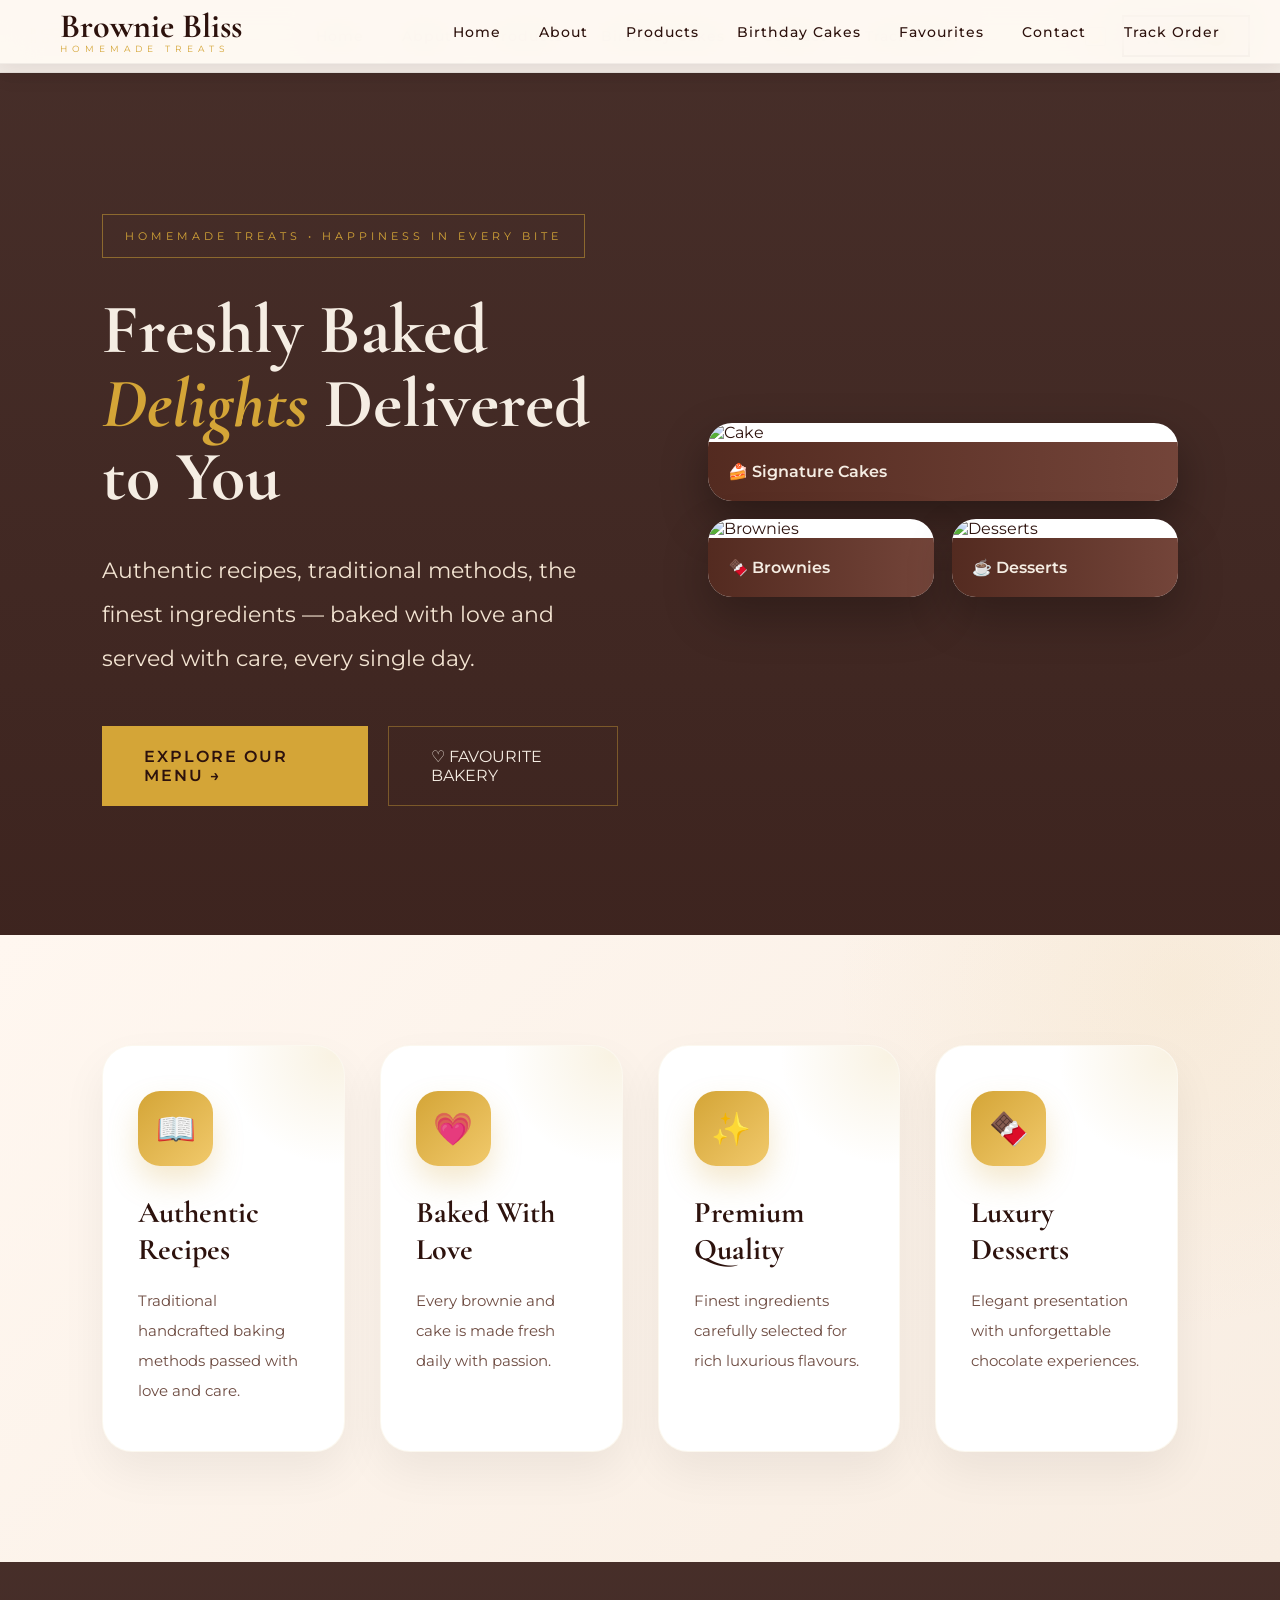
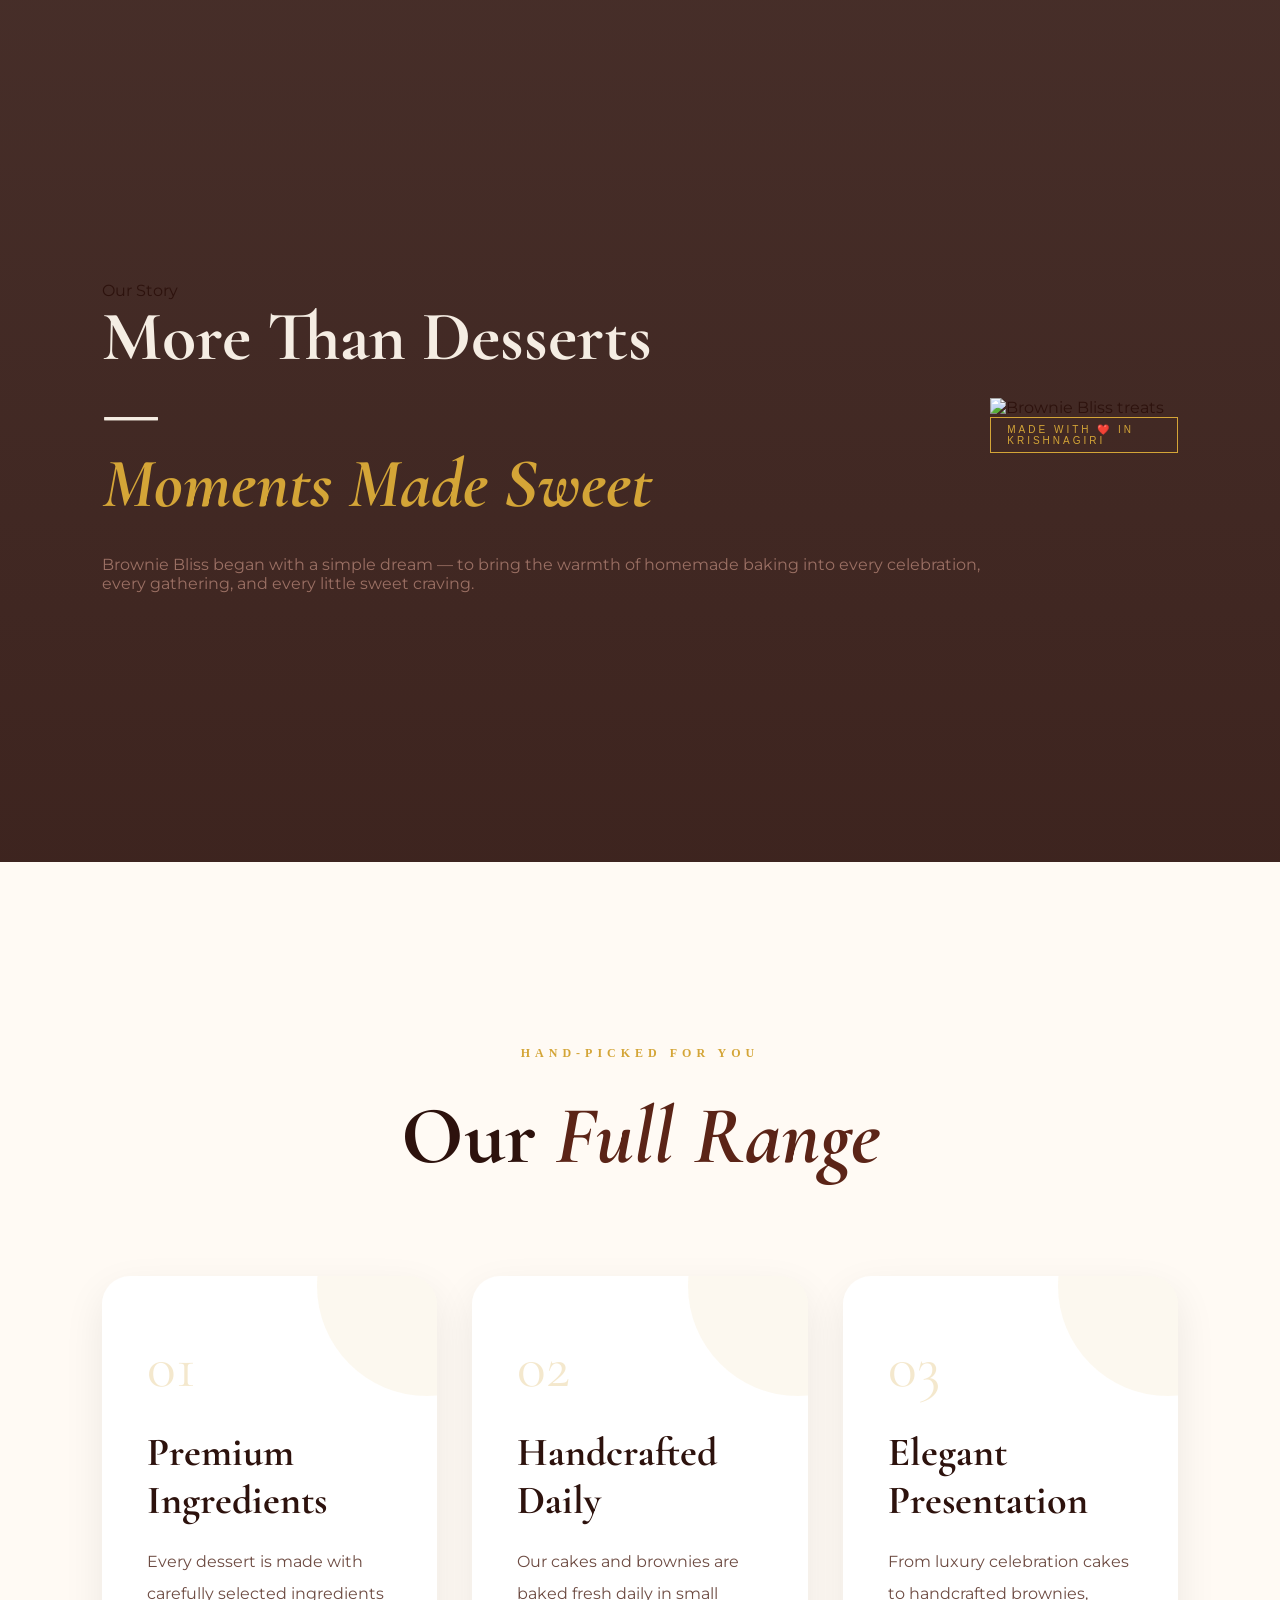
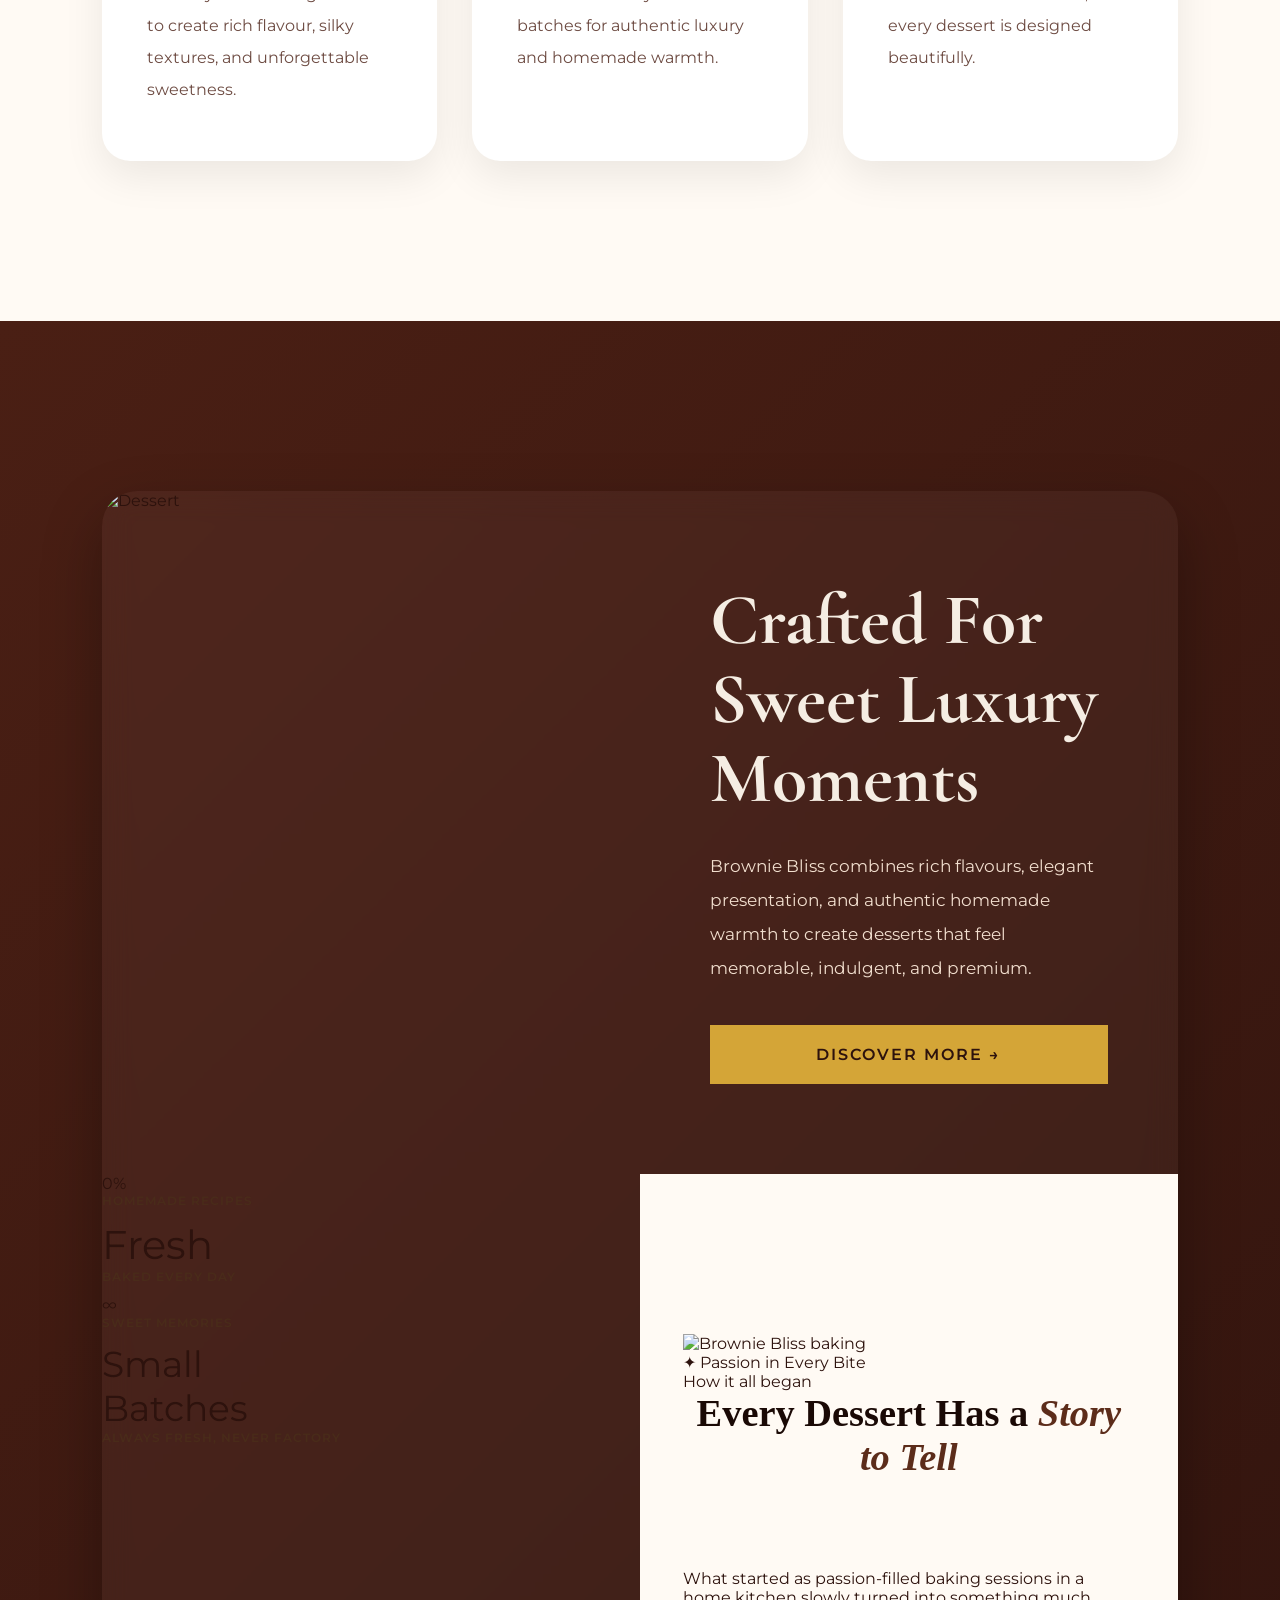
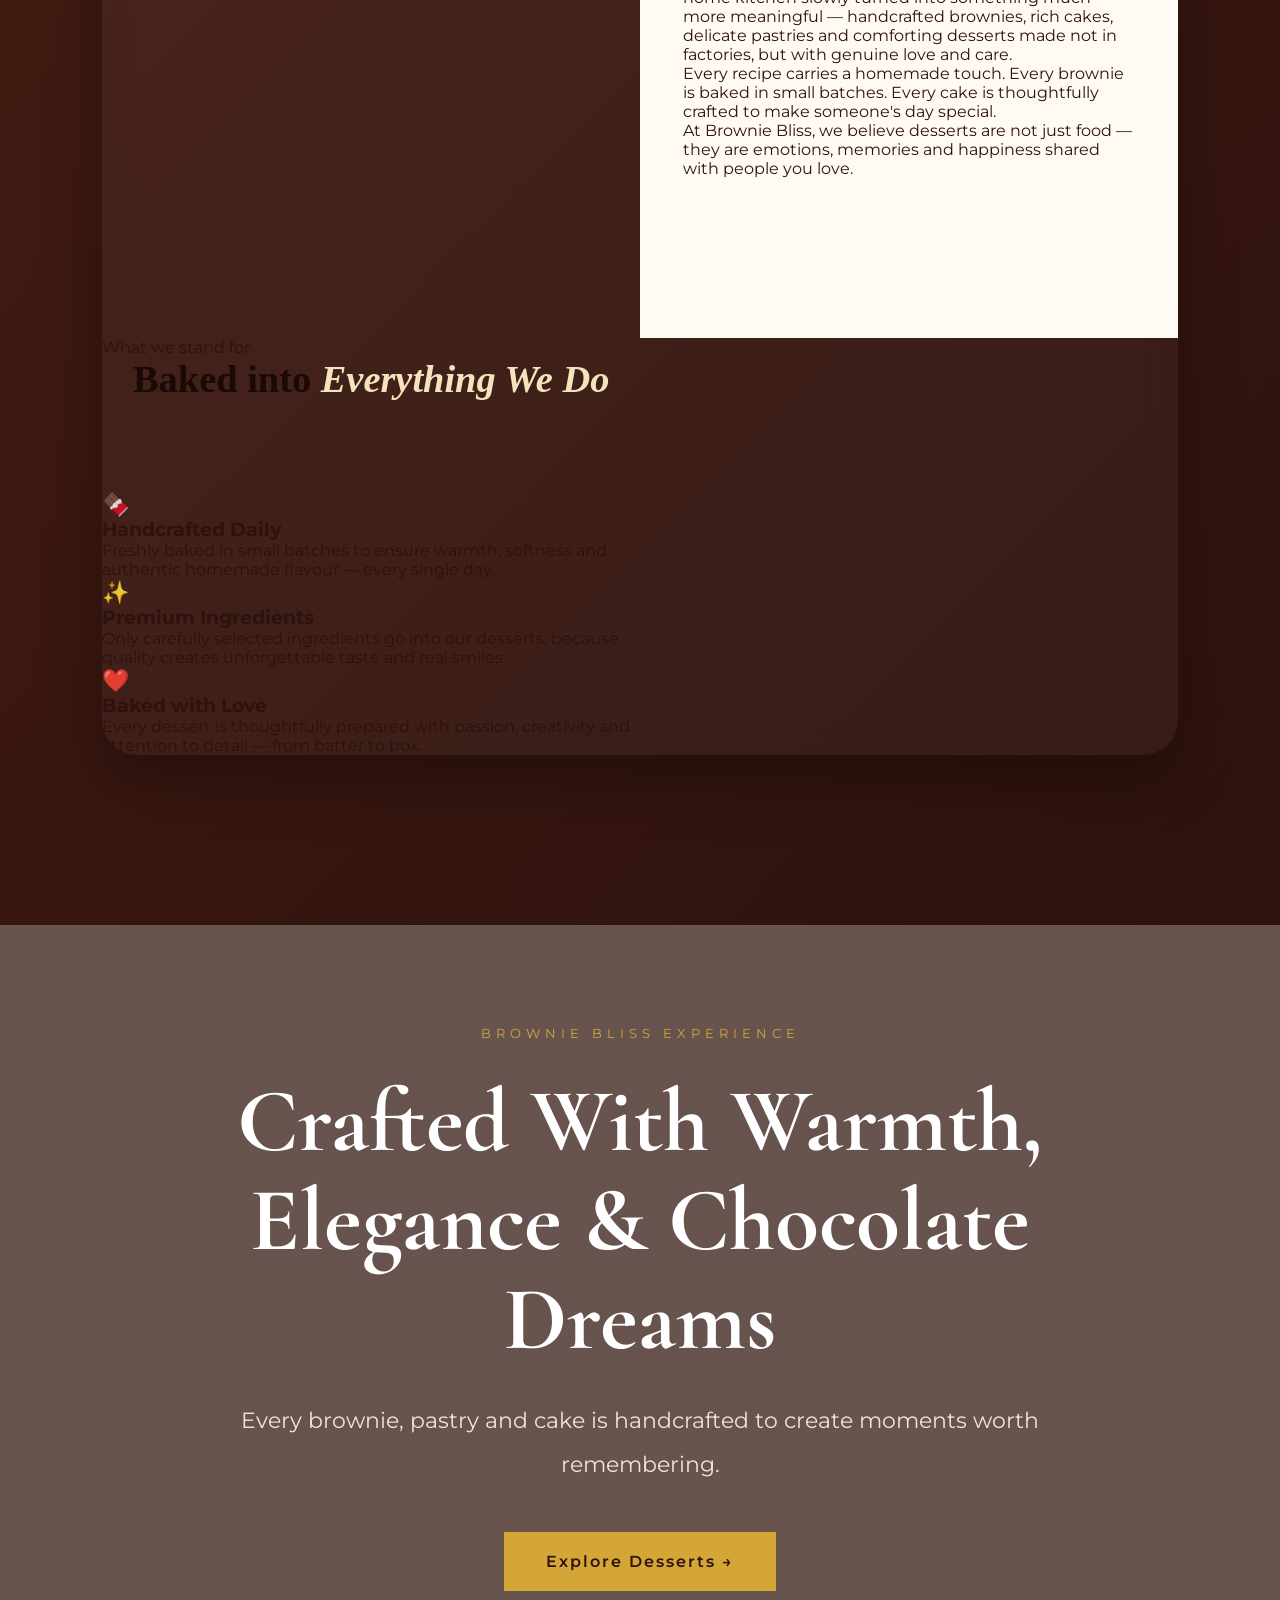
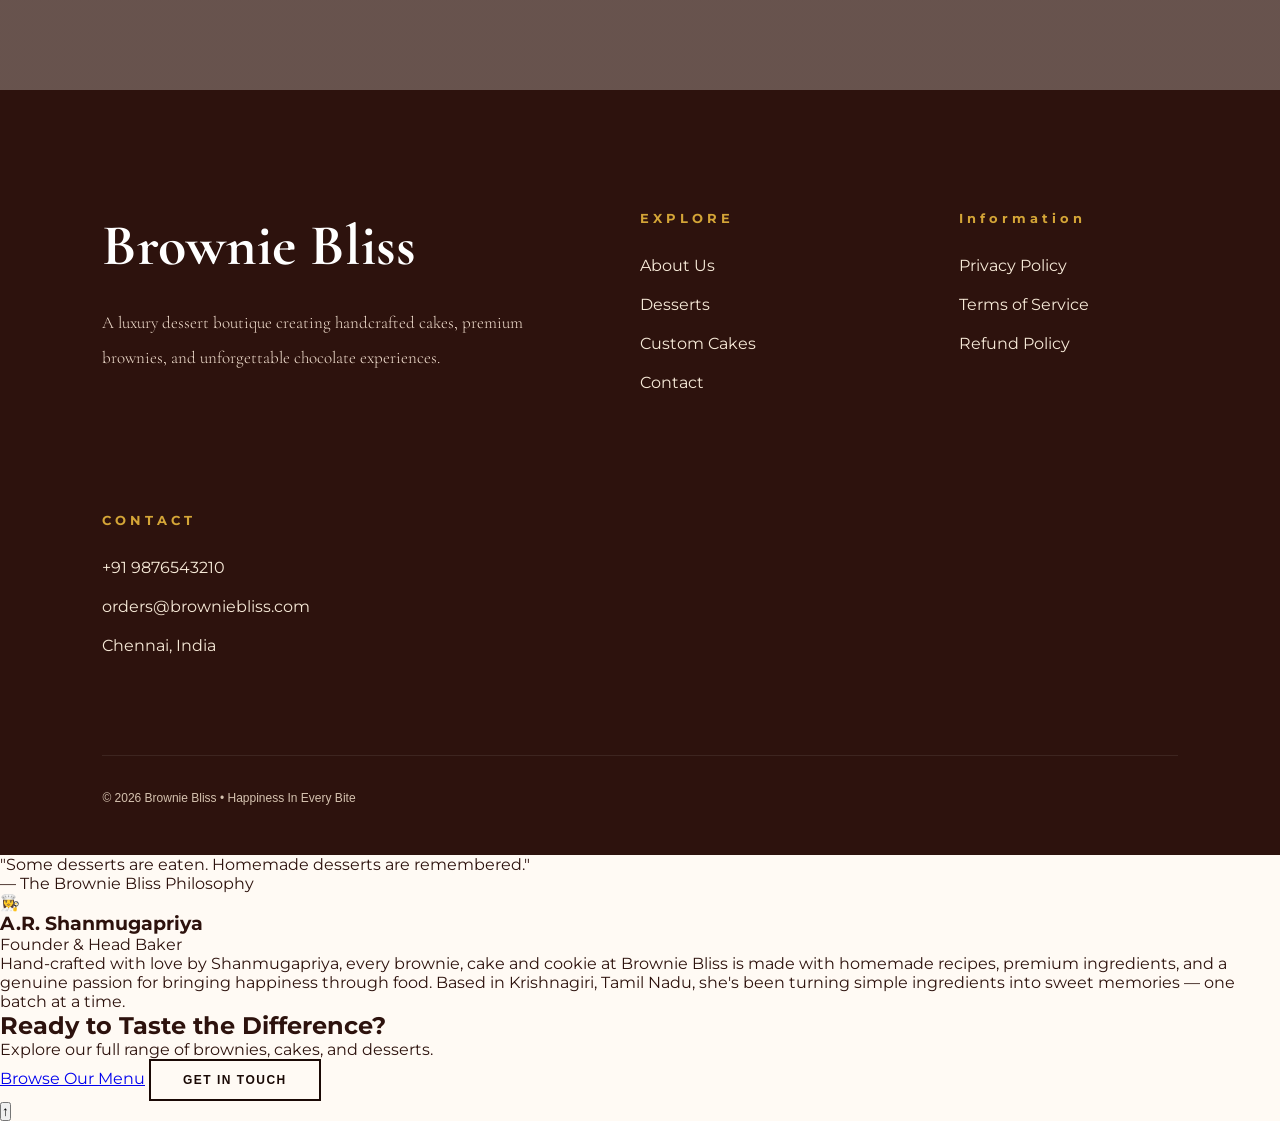
==== public/about.html @ 6f9cd020 "Resolve merge conflicts, preserve modular architecture and security middleware" ====
<!DOCTYPE html>
<html lang="en">

<head>
  <meta charset="UTF-8" />
  <meta name="viewport" content="width=device-width, initial-scale=1.0"/>

  <title>Brownie Bliss | About</title>
<head>
  <meta charset="UTF-8">
  <meta name="viewport" content="width=device-width, initial-scale=1.0">
  <title>About — Brownie Bliss</title>
  <link rel="stylesheet" href="style.css">
  <script>
    (function(){try{var t=localStorage.getItem('bb_theme')||'light';if(t==='dark')document.documentElement.classList.add('dark');}catch(_){}}());
  </script>
</head>
<body>
<!-- ANNOUNCEMENT -->
<div class="announcement">
  ✨ &nbsp; DELICIOUS HOMEMADE BROWNIES, CAKES & COOKIES
  &nbsp;·&nbsp; HAPPINESS IN EVERY BITE &nbsp; ✨
</div>

<!-- HEADER -->
<header>
  <div class="header-inner">
<button class="menu-toggle" onclick="toggleMenu()">☰</button>
    <a href="index.html" class="logo">
      <span class="logo-name">Brownie Bliss</span>
      <span class="logo-sub">Homemade Treats</span>
    </a>

    <nav>
      <a href="index.html#home">Home</a>
      <a href="about.html">Abput</a>
      <a href="index.html#products">Products</a>
      <a href="index.html#birthday">Birthday Cakes</a>
      <a href="contact.html">Contact</a>
      <a href="track.html">Track Order</a>
    </nav>

    <div class="header-actions">
      <button id="themeToggleBtn" class="theme-toggle-btn" onclick="toggleTheme()"
        aria-label="Toggle dark mode" title="Toggle dark mode">
        <span id="themeIcon">🌙</span>
      </button>
      <button class="cart-btn" onclick="openCart()">
        🛒 Cart
        <span class="cart-count" id="cartBadge">0</span>
      </button>
    </div>

  </div>
</header>
<div class="mobile-menu" id="mobileMenu">
  <a href="index.html#home">Home</a>
  <a href="index.html#products">Products</a>
  <a href="index.html#birthday">Birthday Cakes</a>
  <a href="favourites.html">Favourites</a>
  <a href="index.html#contact">Contact</a>
  <a href="track.html">Track Order</a>
</div>
<!-- ABOUT SECTION -->
 <link rel="stylesheet" href="style.css">
<section class="about-section">

  <link rel="preconnect" href="https://fonts.googleapis.com">
  <link rel="preconnect" href="https://fonts.gstatic.com" crossorigin>

  <link href="https://fonts.googleapis.com/css2?family=Cormorant+Garamond:wght@400;500;600;700&family=Montserrat:wght@300;400;500;600&display=swap" rel="stylesheet">

  <style>

    *{
      margin:0;
      padding:0;
      box-sizing:border-box;
    }

    :root{
      --dark:#2d120d;
      --brown:#4a1f14;
      --brown2:#5b2417;
      --gold:#d4a537;
      --cream:#f5ede3;
      --light:#fffaf4;
    }

    html{
      scroll-behavior:smooth;
    }

    body{
      font-family:'Montserrat',sans-serif;
      background:var(--light);
      overflow-x:hidden;
      color:#2d120d;
    }

    body::before{
      content:'';
      position:fixed;
      inset:0;
      background:url('https://grainy-gradients.vercel.app/noise.svg');
      opacity:0.04;
      pointer-events:none;
      z-index:9999;
    }

    /* =========================
       NAVBAR
    ========================= */

    header{
      position:fixed;
      width:100%;
      top:0;
      z-index:1000;

      backdrop-filter:blur(18px);

      background:
      rgba(255,250,244,0.92);

      border-bottom:
      1px solid rgba(0,0,0,0.05);
    }

    .navbar{
      max-width:1450px;
      margin:auto;

      padding:10px 60px;

      display:flex;
      align-items:center;
      justify-content:space-between;
    }

    .logo{
      text-decoration:none;
    }

    .logo h1{
      font-size:34px;
      color:var(--dark);
      font-family:'Cormorant Garamond',serif;
      line-height:1;
    }

    .logo span{
      color:var(--gold);
      font-size:9px;
      letter-spacing:5px;
    }

    nav{
      display:flex;
      gap:38px;
    }

    nav a{
      text-decoration:none;
      color:var(--dark);
      font-size:14px;
      font-weight:500;
      letter-spacing:1px;
      position:relative;
      transition:0.4s ease;
    }

    nav a::after{
      content:'';
      position:absolute;
      left:0;
      bottom:-8px;
      width:0%;
      height:2px;
      background:var(--gold);
      transition:0.4s ease;
    }

    nav a:hover{
      color:var(--gold);
    }

    nav a:hover::after{
      width:100%;
    }

    /* =========================
       HERO
    ========================= */

    .hero{

      min-height:100vh;

      display:flex;
      align-items:center;

      padding:170px 8% 120px;

      background:
      linear-gradient(
      rgba(45,18,13,0.88),
      rgba(45,18,13,0.92)
      ),

      url('https://images.unsplash.com/photo-1519864600265-abb23847ef2c?q=80&w=1600&auto=format&fit=crop');

      background-size:cover;
      background-position:center;

      position:relative;
      overflow:hidden;
    }

    .hero-wrapper{

      max-width:1450px;

      margin:auto;

      width:100%;

      display:grid;

      grid-template-columns:1.1fr 1fr;

      gap:90px;

      align-items:center;

      position:relative;
      z-index:2;
    }

    .hero-tag{

      display:inline-block;

      border:
      1px solid rgba(212,165,55,0.5);

      color:var(--gold);

      padding:14px 22px;

      letter-spacing:4px;

      font-size:11px;

      margin-bottom:35px;
    }

    .hero-title{

      font-family:'Cormorant Garamond',serif;

      font-size:70px;

      line-height:1.05;
      
       max-width:600px;

      color:var(--cream);

      margin-bottom:35px;
    }

    .hero-title span{
      color:var(--gold);
      font-style:italic;
    }

    .hero-subtitle{

      color:#f3e4d2;

      font-size:22px;

      line-height:2;

      max-width:650px;

      margin-bottom:45px;
    }

    .hero-buttons{
      display:flex;
      gap:20px;
    }

    .primary-btn,
    .secondary-btn{

      text-decoration:none;

      display:inline-flex;

      align-items:center;

      justify-content:center;
    }

    .primary-btn{

      padding:20px 42px;

      background:var(--gold);

      color:#2d120d;

      border:none;

      font-weight:600;

      letter-spacing:2px;

      transition:0.4s ease;
    }

    .primary-btn:hover{
      transform:translateY(-5px);
      box-shadow:0 15px 35px rgba(212,165,55,0.3);
    }

    .secondary-btn{

      padding:20px 42px;

      background:transparent;

      border:
      1px solid rgba(212,165,55,0.4);

      color:var(--cream);

      transition:0.4s ease;
    }

    .secondary-btn:hover{
      background:rgba(255,255,255,0.08);
    }

    /* HERO IMAGES */

    .hero-images{
      display:grid;
      grid-template-columns:1fr 1fr;
      gap:18px;
    }

    .large-card{
      grid-column:span 2;

      background:#fff;

      border-radius:24px;

      overflow:hidden;

      box-shadow:
      0 20px 45px rgba(0,0,0,0.35);

      transition:0.6s ease;
    }

    .large-card:hover{
      transform:translateY(-10px);
    }

    .large-card img{
      width:100%;
      height:320px;
      object-fit:cover;
    }

    .card-label{
      padding:20px;

      background:
      linear-gradient(
      90deg,
      rgba(74,31,20,0.95),
      rgba(91,36,23,0.85)
      );

      color:var(--cream);

      font-weight:600;
    }

    .small-card{

      background:#fff;

      border-radius:24px;

      overflow:hidden;

      box-shadow:
      0 20px 45px rgba(0,0,0,0.25);

      transition:0.6s ease;
    }

    .small-card:hover{
      transform:translateY(-10px);
    }

    .small-card img{
      width:100%;
      height:220px;
      object-fit:cover;
    }

    /* =========================
       PREMIUM FEATURES
    ========================= */

    .premium-features{

      padding:110px 8%;

      background:
      linear-gradient(
      135deg,
      #fff7f0 0%,
      #f8ede2 100%
      );

      position:relative;

      overflow:hidden;
    }

    .premium-features::before{

      content:'';

      position:absolute;

      width:700px;
      height:700px;

      background:
      radial-gradient(
      circle,
      rgba(212,165,55,0.08),
      transparent 70%
      );

      top:-300px;
      right:-250px;
    }

    .premium-features-wrapper{

      max-width:1450px;

      margin:auto;

      display:grid;

      grid-template-columns:repeat(4,1fr);

      gap:35px;

      position:relative;
      z-index:2;
    }

    .premium-feature-card{

      background:white;

      border-radius:30px;

      padding:45px 35px;

      position:relative;

      overflow:hidden;

      transition:
      transform 0.6s ease,
      box-shadow 0.6s ease;

      border:
      1px solid rgba(212,165,55,0.08);

      box-shadow:
      0 20px 45px rgba(0,0,0,0.06);
    }

    .premium-feature-card:hover{

      transform:
      translateY(-15px);

      box-shadow:
      0 35px 70px rgba(0,0,0,0.12);
    }

    .feature-glow{

      position:absolute;

      width:220px;
      height:220px;

      border-radius:50%;

      background:
      radial-gradient(
      circle,
      rgba(212,165,55,0.14),
      transparent 70%
      );

      top:-100px;
      right:-100px;
    }

    .premium-icon{

      width:75px;
      height:75px;

      border-radius:22px;

      background:
      linear-gradient(
      135deg,
      #d4a537,
      #f1c96b
      );

      display:flex;
      align-items:center;
      justify-content:center;

      font-size:32px;

      margin-bottom:28px;

      box-shadow:
      0 15px 30px rgba(212,165,55,0.25);
    }

    .premium-feature-card h3{

      font-size:30px;

      color:#2d120d;

      margin-bottom:18px;

      font-family:'Cormorant Garamond',serif;
    }

    .premium-feature-card p{

      color:#6e4c42;

      line-height:2;

      font-size:15px;
    }

    /* =========================
       STORY
    ========================= */

    .story{

      padding:160px 8%;

      background:var(--light);
    }

    .section-title{
      text-align:center;
      margin-bottom:90px;
    }

    .section-title span{

      color:var(--gold);

      letter-spacing:5px;

      font-size:12px;
    }

    .section-title h2{

      font-family:'Cormorant Garamond',serif;

      font-size:82px;

      margin-top:20px;

      color:var(--dark);
    }

    .section-title h2 em{
      color:var(--brown2);
      font-style:italic;
    }

    .story-grid{

      max-width:1450px;

      margin:auto;

      display:grid;

      grid-template-columns:repeat(3,1fr);

      gap:35px;
    }

    .story-card{

      background:white;

      border-radius:28px;

      padding:55px 45px;

      position:relative;

      overflow:hidden;

      transition:0.6s ease;

      box-shadow:
      0 15px 40px rgba(0,0,0,0.08);
    }

    .story-card::before{
      content:'';

      position:absolute;

      width:220px;
      height:220px;

      border-radius:50%;

      background:
      rgba(212,165,55,0.08);

      top:-100px;
      right:-100px;
    }

    .story-card:hover{
      transform:translateY(-14px);

      box-shadow:
      0 30px 60px rgba(0,0,0,0.12);
    }

    .story-number{

      font-size:60px;

      color:rgba(212,165,55,0.25);

      font-family:'Cormorant Garamond',serif;

      margin-bottom:25px;
    }

    .story-card h3{

      font-size:40px;

      color:var(--dark);

      margin-bottom:22px;

      font-family:'Cormorant Garamond',serif;
    }

    .story-card p{

      color:#6d4b42;

      line-height:2;

      font-size:16px;
    }

    /* =========================
       EXPERIENCE
    ========================= */

    .experience{

      padding:170px 8%;

      background:
      linear-gradient(
      135deg,
      #4a1f14,
      #2d120d
      );
    }

    .experience-box{

      max-width:1450px;

      margin:auto;

      display:grid;

      grid-template-columns:1fr 1fr;

      border-radius:35px;

      overflow:hidden;

      background:
      rgba(255,255,255,0.04);

      backdrop-filter:blur(14px);

      box-shadow:
      0 25px 60px rgba(0,0,0,0.3);
    }

    .experience-image img{
      width:100%;
      height:100%;
      object-fit:cover;
    }

    .experience-content{

      padding:90px 70px;

      display:flex;
      flex-direction:column;
      justify-content:center;
    }

    .experience-content h3{

      font-size:72px;

      color:var(--cream);

      line-height:1.1;

      margin-bottom:30px;

      font-family:'Cormorant Garamond',serif;
    }

    .experience-content p{

      color:#f2dfcf;

      line-height:2;

      font-size:17px;

      margin-bottom:40px;
    }

    /* =========================
       LUXURY BANNER
    ========================= */

    .luxury-banner{

      position:relative;

      height:85vh;

      background:
      url('https://images.unsplash.com/photo-1488477181946-6428a0291777?q=80&w=1600&auto=format&fit=crop');

      background-size:cover;
      background-position:center;

      display:flex;
      align-items:center;
      justify-content:center;

      overflow:hidden;
    }

    .luxury-overlay{

      position:absolute;
      inset:0;

      background:
      linear-gradient(
      rgba(45,18,13,0.72),
      rgba(45,18,13,0.72)
      );

      backdrop-filter:blur(2px);
    }

    .luxury-content{

      position:relative;
      z-index:2;

      text-align:center;

      max-width:1000px;

      padding:0 20px;
    }

    .luxury-content span{

      color:var(--gold);

      letter-spacing:5px;

      font-size:13px;

      text-transform:uppercase;
    }

    .luxury-content h2{

      font-family:'Cormorant Garamond',serif;

      font-size:90px;

      color:white;

      line-height:1.1;

      margin:30px 0;
    }

    .luxury-content p{

      color:#f3e4d2;

      font-size:22px;

      line-height:2;

      margin-bottom:45px;
    }

    /* =========================
       FOOTER
    ========================= */

    footer{

      background:#2d120d;

      padding:120px 8% 50px;
    }

    .footer-grid{

      max-width:1450px;

      margin:auto;

      display:grid;

      grid-template-columns:2fr 1fr 1fr;

      gap:100px;
    }

    .footer-brand h2{

      color:white;

      font-size:58px;

      margin-bottom:24px;

      font-family:'Cormorant Garamond',serif;
    }

    .footer-brand p{

      color:#f2dfcf;

      line-height:2.1;

      font-size:17px;

      max-width:500px;
    }

    .footer-links h4{

      color:var(--gold);

      margin-bottom:30px;

      letter-spacing:4px;

      font-size:13px;
    }

    .footer-links a{

      display:block;

      text-decoration:none;

      color:#f7ead8;

      margin-bottom:20px;

      font-size:16px;

      transition:0.4s ease;
    }

    .footer-links a:hover{
      color:var(--gold);
      transform:translateX(8px);
    }

    .footer-bottom{

      border-top:
      1px solid rgba(255,255,255,0.08);

      margin-top:80px;

      padding-top:35px;

      text-align:center;

      color:#d5c2af;
    }

    /* =========================
       RESPONSIVE
    ========================= */

    @media(max-width:1200px){

      .hero-title{
        font-size:74px;
      }

      .story-grid{
        grid-template-columns:repeat(2,1fr);
      }

      .experience-box{
        grid-template-columns:1fr;
      }

      .luxury-content h2{
        font-size:58px;
      }

    }

    @media(max-width:1100px){

      .premium-features-wrapper{
        grid-template-columns:repeat(2,1fr);
      }

    }

    @media(max-width:900px){

      nav{
        display:none;
      }

      .hero-wrapper,
      .footer-grid{
        grid-template-columns:1fr;
      }

      .story-grid{
        grid-template-columns:1fr;
      }

      .hero-images{
        margin-top:40px;
      }

    }

    @media(max-width:700px){

      .premium-features-wrapper{
        grid-template-columns:1fr;
      }

    }

    @media(max-width:600px){

      .navbar{
        padding:20px;
      }

      .hero,
      .story,
      .experience,
      .luxury-banner,
      footer{
        padding-left:20px;
        padding-right:20px;
      }

      .hero-title,
      .section-title h2,
      .experience-content h3,
      .luxury-content h2{
        font-size:48px;
      }

      .hero-subtitle,
      .luxury-content p{
        font-size:17px;
      }

      .hero-buttons{
        flex-direction:column;
      }

    }

  </style>

</head>

<body>

  <!-- NAVBAR -->

  <header>

    <div class="navbar">

      <a href="index.html" class="logo">
        <h1>Brownie Bliss</h1>
        <span>HOMEMADE TREATS</span>
      </a>

      <nav>
        <a href="index.html">Home</a>
        <a href="about.html">About</a>
        <a href="products.html">Products</a>
        <a href="birthday.html">Birthday Cakes</a>
        <a href="favourites.html">Favourites</a>
        <a href="contact.html">Contact</a>
        <a href="track.html">Track Order</a>
      </nav>

    </div>

  </header>

  <!-- HERO -->

  <section class="hero">

    <div class="hero-wrapper">

      <div>

        <div class="hero-tag">
          HOMEMADE TREATS • HAPPINESS IN EVERY BITE
        </div>

        <h1 class="hero-title">
          Freshly Baked
          <span>Delights</span>
          Delivered to You
        </h1>

        <p class="hero-subtitle">
          Authentic recipes, traditional methods,
          the finest ingredients — baked with love
          and served with care, every single day.
        </p>

        <div class="hero-buttons">

          <a href="products.html" class="primary-btn">
            EXPLORE OUR MENU →
          </a>

          <a href="favourites.html" class="secondary-btn">
            ♡ FAVOURITE BAKERY
          </a>

        </div>

      </div>

      <div class="hero-images">

        <div class="large-card">

          <img
            src="https://images.unsplash.com/photo-1578985545062-69928b1d9587?q=80&w=1200&auto=format&fit=crop"
            alt="Cake"
          >

          <div class="card-label">
            🍰 Signature Cakes
          </div>

        </div>

        <div class="small-card">

          <img
            src="https://images.unsplash.com/photo-1606313564200-e75d5e30476c?q=80&w=1200&auto=format&fit=crop"
            alt="Brownies"
          >

          <div class="card-label">
            🍫 Brownies
          </div>

        </div>

        <div class="small-card">

          <img
            src="https://images.unsplash.com/photo-1488477181946-6428a0291777?q=80&w=1200&auto=format&fit=crop"
            alt="Desserts"
          >

          <div class="card-label">
            ☕ Desserts
          </div>

        </div>

      </div>

    </div>

  </section>

  <!-- PREMIUM FEATURES -->

  <section class="premium-features">

    <div class="premium-features-wrapper">

      <div class="premium-feature-card">

        <div class="feature-glow"></div>

        <div class="premium-icon">
          📖
        </div>

        <h3>Authentic Recipes</h3>

        <p>
          Traditional handcrafted baking methods
          passed with love and care.
        </p>

      </div>

      <div class="premium-feature-card">

        <div class="feature-glow"></div>

        <div class="premium-icon">
          💗
        </div>

        <h3>Baked With Love</h3>

        <p>
          Every brownie and cake is made
          fresh daily with passion.
        </p>

      </div>

      <div class="premium-feature-card">

        <div class="feature-glow"></div>

        <div class="premium-icon">
          ✨
        </div>

        <h3>Premium Quality</h3>

        <p>
          Finest ingredients carefully selected
          for rich luxurious flavours.
        </p>

      </div>

      <div class="premium-feature-card">

        <div class="feature-glow"></div>

        <div class="premium-icon">
          🍫
        </div>

        <h3>Luxury Desserts</h3>

        <p>
          Elegant presentation with unforgettable
          chocolate experiences.
        </p>

      </div>
    </div>
    </section>

  <!-- Hero -->
  <section class="hero">
    <div class="hero-left">
      <p class="hero-eyebrow">Our Story</p>
      <h1 class="hero-title">More Than Desserts —<br><em>Moments Made Sweet</em></h1>
      <p class="hero-body" style="color:#9b7064">Brownie Bliss began with a simple dream — to bring the warmth of homemade baking into every celebration, every gathering, and every little sweet craving.</p>
    </div>
    <div class="hero-right">
      <img src="https://theobroma.in/cdn/shop/files/OverloadBrownie_400x400.jpg?v=1711183338" alt="Brownie Bliss treats" />
      <div class="hero-right-overlay"></div>
      <div class="hero-badge">Made with ❤️ in Krishnagiri</div>
    </div>
  </section>

  <!-- STORY -->

  <section class="story">

    <div class="section-title">

      <span>HAND-PICKED FOR YOU</span>

      <h2>
        Our
        <em>Full Range</em>
      </h2>

    </div>

    <div class="story-grid">

      <div class="story-card">

        <div class="story-number">01</div>

        <h3>Premium Ingredients</h3>

        <p>
          Every dessert is made with carefully selected
          ingredients to create rich flavour,
          silky textures, and unforgettable sweetness.
        </p>

      </div>

      <div class="story-card">

        <div class="story-number">02</div>

        <h3>Handcrafted Daily</h3>

        <p>
          Our cakes and brownies are baked fresh daily
          in small batches for authentic luxury
          and homemade warmth.
        </p>

      </div>

      <div class="story-card">

        <div class="story-number">03</div>

        <h3>Elegant Presentation</h3>

        <p>
          From luxury celebration cakes
          to handcrafted brownies,
          every dessert is designed beautifully.
        </p>

      </div>

    </div>

  </section>

  <!-- EXPERIENCE -->

  <section class="experience">

    <div class="experience-box">

      <div class="experience-image">

        <img
          src="https://sweetsbyjess.com/wp-content/uploads/2023/05/The_Best_Sea_Salt_Caramel_Cake_Recipe_Texture_Contrast_Lux_e612df45-0742-47e9-b989-82d179987b91-1024x683.png"
          alt="Dessert"
        >

      </div>

      <div class="experience-content">

        <h3>
          Crafted For Sweet
          Luxury Moments
        </h3>

        <p>
          Brownie Bliss combines rich flavours,
          elegant presentation,
          and authentic homemade warmth
          to create desserts that feel memorable,
          indulgent, and premium.
        </p>

        <a href="products.html" class="primary-btn">
          DISCOVER MORE →
        </a>
      </div>
    
  <!-- Stats -->
  <div class="stats">
    <div class="stat-item reveal">
      <div class="stat-number"><span class="count" data-target="100">0</span><span>%</span></div>
      <div class="stat-label">Homemade Recipes</div>
    </div>
    <div class="stat-item reveal" style="transition-delay:0.1s">
      <div class="stat-number" style="font-size:40px">Fresh</div>
      <div class="stat-label">Baked Every Day</div>
    </div>
    <div class="stat-item reveal" style="transition-delay:0.2s">
      <div class="stat-number">∞</div>
      <div class="stat-label">Sweet Memories</div>
    </div>
    <div class="stat-item reveal" style="transition-delay:0.3s">
      <div class="stat-number" style="font-size:36px">Small<br><span>Batches</span></div>
      <div class="stat-label">Always Fresh, Never Factory</div>
    </div>
  </div>

  <!-- Story Section -->
  <section class="story">
    <div class="story-img-wrap reveal">
      <img src="https://theobroma.in/cdn/shop/files/redvelvet-theo.jpg?v=1701321860" alt="Brownie Bliss baking" />
      <div class="story-img-accent"></div>
      <div class="story-quote">✦ Passion in Every Bite</div>
    </div>
    <div class="story-text reveal" style="transition-delay:0.15s">
      <p class="section-eyebrow">How it all began</p>
      <h2 class="section-title">Every Dessert Has a <em>Story to Tell</em></h2>
      <p class="story-para">What started as passion-filled baking sessions in a home kitchen slowly turned into something much more meaningful — handcrafted brownies, rich cakes, delicate pastries and comforting desserts made not in factories, but with genuine love and care.</p>
      <p class="story-para">Every recipe carries a homemade touch. Every brownie is baked in small batches. Every cake is thoughtfully crafted to make someone's day special.</p>
      <p class="story-para">At Brownie Bliss, we believe desserts are not just food — they are emotions, memories and happiness shared with people you love.</p>
    </div>
  </section>

  <!-- Values -->
  <section class="values">
    <p class="section-eyebrow reveal">What we stand for</p>
    <h2 class="section-title reveal">Baked into <em style="color:var(--gold-light)">Everything We Do</em></h2>
    <div class="values-grid">
      <div class="value-card reveal">
        <span class="value-icon">🍫</span>
        <h3 class="value-title">Handcrafted Daily</h3>
        <p class="value-desc">Freshly baked in small batches to ensure warmth, softness and authentic homemade flavour — every single day.</p>
      </div>
      <div class="value-card reveal" style="transition-delay:0.1s">
        <span class="value-icon">✨</span>
        <h3 class="value-title">Premium Ingredients</h3>
        <p class="value-desc">Only carefully selected ingredients go into our desserts, because quality creates unforgettable taste and real smiles.</p>
      </div>
      <div class="value-card reveal" style="transition-delay:0.2s">
        <span class="value-icon">❤️</span>
        <h3 class="value-title">Baked with Love</h3>
        <p class="value-desc">Every dessert is thoughtfully prepared with passion, creativity and attention to detail — from batter to box.</p>
      </div>
    </div>
  </section>

  </section>

  <!-- LUXURY BANNER -->

  <section class="luxury-banner">

    <div class="luxury-overlay"></div>

    <div class="luxury-content">

      <span>Brownie Bliss Experience</span>

      <h2>
        Crafted With Warmth,
        Elegance & Chocolate Dreams
      </h2>

      <p>
        Every brownie, pastry and cake is handcrafted
        to create moments worth remembering.
      </p>

      <a href="products.html" class="primary-btn">
        Explore Desserts →
      </a>

    </div>

  </section>

  <!-- FOOTER -->

  <footer>

    <div class="footer-grid">

      <div class="footer-brand">

        <h2>Brownie Bliss</h2>

        <p>
          A luxury dessert boutique creating handcrafted cakes,
          premium brownies, and unforgettable chocolate experiences.
        </p>

      </div>

      <div class="footer-links">

        <h4>EXPLORE</h4>

        <a href="about.html">About Us</a>
        <a href="products.html">Desserts</a>
        <a href="birthday.html">Custom Cakes</a>
        <a href="contact.html">Contact</a>

      </div>
      <div class="footer-links">
        <h4>Information</h4>
        <a href="privacy-policy.html">Privacy Policy</a>
        <a href="terms-of-service.html">Terms of Service</a>
        <a href="refund-policy.html">Refund Policy</a>
      </div>

      <div class="footer-links">

        <h4>CONTACT</h4>

        <a href="#">+91 9876543210</a>
        <a href="#">orders@browniebliss.com</a>
        <a href="#">Chennai, India</a>

      </div>

    </div>

    <div class="footer-bottom">
      © 2026 Brownie Bliss • Happiness In Every Bite
    </div>

  </footer>

</body>

  <!-- Quote -->
  <div class="quote-banner reveal">
    <p class="quote-text">"Some desserts are eaten. Homemade desserts are remembered."</p>
    <p class="quote-attr">— The Brownie Bliss Philosophy</p>
  </div>

  <!-- Founder -->
  <section class="founder reveal">
    <div class="founder-img-placeholder">👩‍🍳</div>
    <div>
      <h3 class="founder-name">A.R. Shanmugapriya</h3>
      <p class="founder-role">Founder & Head Baker</p>
      <p class="founder-bio">Hand-crafted with love by Shanmugapriya, every brownie, cake and cookie at Brownie Bliss is made with homemade recipes, premium ingredients, and a genuine passion for bringing happiness through food. Based in Krishnagiri, Tamil Nadu, she's been turning simple ingredients into sweet memories — one batch at a time.</p>
    </div>
  </section>

  <!-- CTA -->
  <div class="cta reveal">
    <h2 class="cta-title">Ready to Taste the Difference?</h2>
    <p class="cta-sub">Explore our full range of brownies, cakes, and desserts.</p>
    <div class="cta-buttons">
      <a href="index.html#products" class="btn-dark">Browse Our Menu</a>
      <a href="contact.html" class="btn-outline">Get in Touch</a>
    </div>
  </div>

</footer>
  <button id="scrollTopBtn" onclick="scrollToTop()">↑</button>
  <script src="script.js"></script>
</body>
</html>
---- public/style.css ----
style.css

html {
  scroll-behavior: smooth;
}

:root {
  --color-primary: #4A2C0A;
  --brown-mid: #3C1E14;
  --color-accent: #D2691E;
  --brand-red: #8B0000;
  --gold: #D4AF37;
  --gold-light: #F4E4BC;
  --cream: #FFF9F2;
  --cream-dark: #F5E8D0;
  --text-dark: #1a0f08;
  --text-mid: #4a2f1a;
  --white: #fff;
  --shadow-sm: 0 2px 4px rgba(26, 9, 5, 0.05);
  --shadow-md: 0 10px 30px rgba(26, 9, 5, 0.1);
  --shadow-lg: 0 20px 50px rgba(26, 9, 5, 0.15);
  --radius-sm: 4px;
  --radius-md: 12px;
  --radius-lg: 20px;
  --glass: rgba(255, 255, 255, 0.15);
  --glass-border: rgba(255, 255, 255, 0.2);
}

html.dark {
  --cream: #121212;
  --cream-dark: #1e1e1e;
  --white: #1a1a1a;

  --text-dark: #f5f5f5;
  --text-mid: #d1d1d1;

  --brown-dark: #f5e6ca;
  --brown-mid: #d6b98c;
  --brown-warm: #e0b97f;

  --glass: rgba(255, 255, 255, 0.08);
  --glass-border: rgba(255, 255, 255, 0.15);
}

* {
  margin: 0;
  padding: 0;
  box-sizing: border-box;
}

body {
  background: var(--cream);
  color: var(--text-dark);
  font-family: 'DM Sans', sans-serif;
  overflow-x: hidden;
}

/* ANNOUNCEMENT BAR */
.announcement {
  background: var(--color-primary);
  color: var(--gold-light);
  text-align: center;
  padding: 10px 20px;
  font-size: 13px;
  letter-spacing: 1.5px;
  font-family: 'DM Sans', sans-serif;
  font-weight: 400;
}

/* HEADER */
header {
  background: var(--white);
  border-bottom: 1px solid var(--cream-dark);
  position: sticky;
  top: 0;
  z-index: 1000;
  box-shadow: 0 2px 20px rgba(44, 24, 16, 0.08);
}

.header-inner {
  max-width: 1300px;
  margin: 0 auto;
  padding: 0 30px;
  display: flex;
  align-items: center;
  justify-content: space-between;
  height: 72px;
}

.logo {
  display: flex;
  flex-direction: column;
  line-height: 1;
}

.logo-name {
  font-family: 'Playfair Display', serif;
  font-size: 26px;
  font-weight: 700;
  color: var(--color-primary);
  letter-spacing: 1px;
}

.logo-sub {
  font-family: 'Cormorant Garamond', serif;
  font-size: 11px;
  letter-spacing: 3px;
  color: var(--gold);
  text-transform: uppercase;
}

nav {
  display: flex;
  gap: 30px;
  align-items: center;
}

nav a {
  text-decoration: none;
  color: var(--text-mid);
  font-size: 13px;
  letter-spacing: 0.5px;
  font-weight: 500;
  transition: color 0.2s;
  position: relative;
}

nav a::after {
  content: '';
  position: absolute;
  bottom: -3px;
  left: 0;
  right: 0;
  height: 1px;
  background: var(--gold);
  transform: scaleX(0);
  transition: transform 0.25s;
}

nav a:hover::after {
  transform: scaleX(1);
}

nav a:hover {
  color: var(--color-primary);
}

.header-actions {
  display: flex;
  gap: 16px;
  align-items: center;
}

.cart-btn {
  position: relative;
  background: none;
  border: 2px solid var(--color-primary);
  color: var(--color-primary);
  padding: 9px 22px;
  font-family: 'DM Sans', sans-serif;
  font-size: 13px;
  font-weight: 600;
  letter-spacing: 1px;
  cursor: pointer;
  transition: all 0.2s;
  border-radius: 0;
  display: flex;
  align-items: center;
  gap: 8px;
}

.cart-btn:hover {
  background: var(--color-primary);
  color: var(--white);
}

.cart-count {
  background: var(--gold);
  color: var(--color-primary);
  border-radius: 50%;
  width: 20px;
  height: 20px;
  font-size: 11px;
  font-weight: 700;
  display: flex;
  align-items: center;
  justify-content: center;
}

/* HERO */
.hero {
  background: var(--color-primary);
  position: relative;
  overflow: hidden;
  min-height: 520px;
  display: flex;
  align-items: center;
}

.hero-bg {
  position: absolute;
  inset: 0;
  background:
    radial-gradient(ellipse at 30% 50%, rgba(201, 169, 110, 0.15) 0%, transparent 60%),
    radial-gradient(ellipse at 80% 20%, rgba(139, 69, 19, 0.3) 0%, transparent 50%),
    linear-gradient(135deg, #2C1810 0%, #3d1f10 50%, #1a0c06 100%);
}

.hero-pattern {
  position: absolute;
  inset: 0;
  opacity: 0.04;
  background-image: repeating-linear-gradient(45deg, var(--gold) 0, var(--gold) 1px, transparent 0, transparent 50%);
  background-size: 20px 20px;
}

.hero-content {
  position: relative;
  max-width: 1300px;
  margin: 0 auto;
  padding: 80px 30px;
  display: grid;
  grid-template-columns: 1fr 1fr;
  gap: 60px;
  align-items: center;
  width: 100%;
}

.hero-text {
  color: var(--white);
}

.hero-badge {
  display: inline-block;
  border: 1px solid var(--gold);
  color: var(--gold);
  font-size: 10px;
  letter-spacing: 3px;
  text-transform: uppercase;
  padding: 6px 16px;
  margin-bottom: 24px;
  font-family: 'DM Sans', sans-serif;
}

.hero-title {
  font-family: 'Playfair Display', serif;
  font-size: clamp(36px, 4vw, 56px);
  font-weight: 700;
  line-height: 1.15;
  color: var(--cream);
  margin-bottom: 20px;
}

.hero-title em {
  font-style: italic;
  color: var(--gold);
}

.hero-desc {
  font-family: 'Cormorant Garamond', serif;
  font-size: 18px;
  color: rgba(253, 246, 237, 0.7);
  line-height: 1.7;
  margin-bottom: 36px;
  font-weight: 300;
}

.hero-cta {
  display: inline-flex;
  align-items: center;
  gap: 12px;
  background: var(--gold);
  color: var(--color-primary);
  padding: 14px 36px;
  text-decoration: none;
  font-size: 13px;
  font-weight: 700;
  letter-spacing: 1.5px;
  text-transform: uppercase;
  transition: all 0.25s;
  font-family: 'DM Sans', sans-serif;
  cursor: pointer;
  border: none;
}

.hero-cta:hover {
  background: var(--cream);
  transform: translateY(-2px);
  box-shadow: 0 8px 24px rgba(0, 0, 0, 0.3);
}

.hero-visual {
  display: grid;
  grid-template-columns: 1fr 1fr;
  gap: 12px;
}

.hero-card {
  background: var(--glass);
  backdrop-filter: blur(14px);
  -webkit-backdrop-filter: blur(14px);
  border: 1px solid var(--glass-border);
  border-radius: var(--radius-md);
  overflow: hidden;
  cursor: pointer;
  transition: all 0.4s cubic-bezier(0.165, 0.84, 0.44, 1);
  box-shadow: var(--shadow-md);
}

.hero-card:hover {
  transform: translateY(-8px) scale(1.02);
  box-shadow: var(--shadow-lg);
  border-color: rgba(212, 175, 55, 0.4);
}

.hero-card:first-child {
  grid-column: span 2;
}

.hero-card img {
  width: 100%;
  height: 200px;
  object-fit: cover;
  display: block;
}

.hero-card:first-child img {
  height: 160px;
}

.hero-card-label {
  padding: 14px 18px;
  font-family: 'DM Sans', sans-serif;
  font-size: 13px;
  font-weight: 600;
  color: #fff;
  letter-spacing: 0.5px;
  background: linear-gradient(to bottom, rgba(0, 0, 0, 0), rgba(0, 0, 0, 0.4));
}

/* VALUES STRIP */
.values-strip {
  background: var(--brown-mid);
  padding: 28px 30px;
}

.values-inner {
  max-width: 1300px;
  margin: 0 auto;
  display: flex;
  justify-content: space-around;
  flex-wrap: wrap;
  gap: 20px;
}

.value-item {
  display: flex;
  align-items: center;
  gap: 12px;
  color: var(--cream);
}

.value-icon {
  font-size: 22px;
  opacity: 0.9;
}

.value-text strong {
  display: block;
  font-size: 13px;
  font-weight: 600;
  letter-spacing: 0.5px;
  font-family: 'DM Sans', sans-serif;
}

.value-text span {
  font-size: 11px;
  opacity: 0.65;
  font-family: 'Cormorant Garamond', serif;
  font-size: 13px;
}

/* SECTION TITLES */
.section-header {
  text-align: center;
  margin-bottom: 48px;
}

.section-label {
  font-family: 'DM Sans', sans-serif;
  font-size: 10px;
  letter-spacing: 4px;
  color: var(--gold);
  text-transform: uppercase;
  margin-bottom: 12px;
  display: block;
}

.section-title {
  font-family: 'Playfair Display', serif;
  font-size: clamp(28px, 3vw, 40px);
  font-weight: 600;
  color: var(--color-primary);
}

.section-title em {
  font-style: italic;
  color: var(--color-accent);
}

/* CATEGORIES */
.categories-section {
  padding: 80px 30px;
  max-width: 1300px;
  margin: 0 auto;
}

.categories-grid {
  display: grid;
  grid-template-columns: repeat(4, 1fr);
  gap: 20px;
}

.cat-card {
  position: relative;
  overflow: hidden;
  cursor: pointer;
  border-radius: var(--radius-md);
  box-shadow: var(--shadow-md);
  aspect-ratio: 3/4;
  transition: all 0.4s ease;
}

.cat-card:hover {
  transform: translateY(-5px);
  box-shadow: var(--shadow-lg);
}

.cat-card img {
  width: 100%;
  height: 100%;
  object-fit: cover;
  transition: transform 0.4s ease;
  display: block;
}

.cat-card:hover img {
  transform: scale(1.07);
}

.cat-overlay {
  position: absolute;
  inset: 0;
  background: linear-gradient(to top, rgba(44, 24, 16, 0.85) 0%, rgba(44, 24, 16, 0.1) 60%, transparent 100%);
  display: flex;
  flex-direction: column;
  justify-content: flex-end;
  padding: 24px 20px;
  transition: background 0.3s;
}

.cat-card:hover .cat-overlay {
  background: linear-gradient(to top, rgba(44, 24, 16, 0.95) 0%, rgba(44, 24, 16, 0.3) 60%, transparent 100%);
}

.cat-name {
  font-family: 'Playfair Display', serif;
  font-size: 20px;
  font-weight: 600;
  color: var(--white);
  margin-bottom: 6px;
}

.cat-count {
  font-size: 12px;
  color: var(--gold-light);
  letter-spacing: 1px;
  font-family: 'DM Sans', sans-serif;
}

.cat-arrow {
  position: absolute;
  top: 16px;
  right: 16px;
  width: 32px;
  height: 32px;
  background: rgba(255, 255, 255, 0.1);
  border: 1px solid rgba(255, 255, 255, 0.3);
  border-radius: 50%;
  display: flex;
  align-items: center;
  justify-content: center;
  color: white;
  font-size: 14px;
  opacity: 0;
  transition: opacity 0.2s;
}

.cat-card:hover .cat-arrow {
  opacity: 1;
}

/* PRODUCTS SECTION */
.products-section {
  background: var(--cream-dark);
  padding: 80px 30px;
}

.products-inner {
  max-width: 1300px;
  margin: 0 auto;
}

/* FILTER TABS */
.filter-tabs {
  display: flex;
  gap: 8px;
  justify-content: center;
  margin-bottom: 40px;
  flex-wrap: wrap;
}

.filter-tab {
  padding: 8px 20px;
  border: 1px solid var(--brown-mid);
  background: none;
  color: var(--brown-mid);
  font-family: 'DM Sans', sans-serif;
  font-size: 12px;
  letter-spacing: 1px;
  cursor: pointer;
  transition: all 0.2s;
  font-weight: 500;
}

.filter-tab.active,
.filter-tab:hover {
  background: var(--color-primary);
  color: var(--cream);
  border-color: var(--color-primary);
}

.products-grid,
.all-products-grid {
  display: grid;
  grid-template-columns: repeat(auto-fill, minmax(240px, 240px));
  justify-content: center;
  gap: 28px;
  width: 100%;
}

/* Responsive adjustments */
@media (max-width: 768px) {
  .products-grid {
    grid-template-columns: repeat(2, 1fr);
  }
}

@media (max-width: 480px) {
  .products-grid {
    grid-template-columns: 1fr;
  }
}

.product-card {
  background: var(--white);
  border-radius: var(--radius-lg);
  overflow: hidden;
  box-shadow: var(--shadow-md);
  transition: transform 0.3s ease, box-shadow 0.3s ease;
  display: flex;
  flex-direction: column;
  height: 100%;
}

.product-card:hover {
  transform: translateY(-12px);
  box-shadow: var(--shadow-lg);
}

.product-img-wrap {
  position: relative;
  overflow: hidden;
  height: 0;
  padding-top: 75%; /* 4:3 aspect ratio */
}

.product-img-wrap img {
  position: absolute;
  top: 0;
  left: 0;
  width: 100%;
  height: 100%;
  object-fit: cover;
  transition: transform 0.4s;
}

.product-card:hover .product-img-wrap img {
  transform: scale(1.05);
}

.bestseller-badge {
  position: absolute;
  color: var(--color-primary);
  font-size: 10px;
  letter-spacing: 1px;
  text-transform: uppercase;
  padding: 5px 12px;
  font-weight: 700;
  font-family: 'DM Sans', sans-serif;
  border-radius: 30px;
  box-shadow: 0 4px 12px rgba(212, 175, 55, 0.4);
  z-index: 10;
}

.favorite-btn {
  position: absolute;
  top: 15px;
  right: 15px;
  width: 38px;
  height: 38px;
  border: 1px solid rgba(255, 255, 255, 0.7);
  background: rgba(255, 249, 242, 0.92);
  color: var(--brown-dark);
  border-radius: 50%;
  font-size: 22px;
  line-height: 1;
  cursor: pointer;
  z-index: 12;
  display: inline-flex;
  align-items: center;
  justify-content: center;
  box-shadow: 0 6px 18px rgba(26, 9, 5, 0.15);
  transition: transform 0.2s, background 0.2s, color 0.2s;
}

.favorite-btn:hover {
  transform: translateY(-2px) scale(1.04);
  background: var(--gold-light);
}

.favorite-btn.active {
  background: var(--gold);
  color: var(--brown-dark);
  border-color: var(--gold);
}

.favorite-btn-inline {
  position: static;
  flex: 0 0 auto;
  margin-left: 12px;
}

.birthday-title-row {
  display: flex;
  align-items: flex-start;
  justify-content: space-between;
  gap: 16px;
}

.hero-favourite-btn {
  display: inline-flex;
  align-items: center;
  justify-content: center;
  gap: 10px;
  margin-left: 14px;
  padding: 13px 22px;
  border: 1px solid rgba(212, 175, 55, 0.65);
  background: transparent;
  color: var(--gold-light);
  font-family: 'DM Sans', sans-serif;
  font-size: 12px;
  font-weight: 700;
  letter-spacing: 1.2px;
  text-transform: uppercase;
  cursor: pointer;
  transition: all 0.25s;
}

.hero-favourite-btn:hover,
.hero-favourite-btn.active {
  background: var(--gold);
  color: var(--brown-dark);
}

.nav-count {
  min-width: 18px;
  height: 18px;
  margin-left: 4px;
  border-radius: 50%;
  background: var(--gold);
  color: var(--brown-dark);
  font-size: 10px;
  font-weight: 700;
  align-items: center;
  justify-content: center;
  vertical-align: middle;
}

.product-info {
  padding: 18px 18px 20px;
}

.product-category {
  font-size: 10px;
  letter-spacing: 2px;
  color: var(--gold);
  text-transform: uppercase;
  font-family: 'DM Sans', sans-serif;
  margin-bottom: 6px;
}

.product-name {
  font-family: 'Playfair Display', serif;
  font-size: 16px;
  font-weight: 600;
  color: var(--color-primary);
  margin-bottom: 6px;
  line-height: 1.3;
}

.product-desc {
  font-family: 'DM Sans', sans-serif;
  font-size: 12px;
  color: var(--text-mid);
  margin-bottom: 12px;
  line-height: 1.4;
}

.product-price {
  font-family: 'DM Sans', sans-serif;
  font-size: 18px;
  font-weight: 700;
  color: var(--color-accent);
  margin-bottom: 14px;
}

.add-to-cart {
  width: 100%;
  padding: 14px;
  background: var(--color-primary);
  color: var(--cream);
  border: none;
  font-family: 'DM Sans', sans-serif;
  font-size: 11px;
  letter-spacing: 2px;
  text-transform: uppercase;
  font-weight: 700;
  cursor: pointer;
  transition: all 0.3s;
  display: flex;
  align-items: center;
  justify-content: center;
  gap: 8px;
  border-radius: var(--radius-sm);
}

.add-to-cart:hover {
  background: var(--brown-mid);
  gap: 12px;
  letter-spacing: 2.5px;
}

.add-to-cart.added {
  background: #2d6a2d;
  color: white;
}

/* FAVOURITES */
.favourites-page {
  background: var(--cream);
}

.favourites-hero {
  background: var(--cream-dark);
  padding: 70px 30px 56px;
  text-align: center;
  border-bottom: 1px solid rgba(92, 44, 26, 0.08);
}

.favourites-intro {
  max-width: 560px;
  margin: 16px auto 0;
  color: var(--text-mid);
  font-family: 'Cormorant Garamond', serif;
  font-size: 20px;
  line-height: 1.6;
}

.favourites-section {
  padding: 70px 30px 90px;
}

.favourites-group {
  margin-top: 56px;
}

.favourites-group:empty {
  display: none;
}

.favourite-bakeries-grid {
  display: grid;
  grid-template-columns: repeat(auto-fit, minmax(280px, 1fr));
  gap: 24px;
}

.favourite-bakery-card {
  display: grid;
  grid-template-columns: 190px 1fr;
  overflow: hidden;
  background: var(--white);
  border: 1px solid rgba(0, 0, 0, 0.03);
  border-radius: var(--radius-md);
  box-shadow: var(--shadow-sm);
}

.favourite-bakery-card img {
  width: 100%;
  height: 100%;
  min-height: 210px;
  object-fit: cover;
}

.favourite-bakery-info {
  padding: 24px;
}

.favourite-bakery-info h3 {
  font-family: 'Playfair Display', serif;
  font-size: 26px;
  color: var(--brown-dark);
  margin-bottom: 8px;
}

.favourite-bakery-info p {
  color: var(--text-mid);
  margin-bottom: 22px;
}

.favourite-remove {
  max-width: 220px;
}

.favourites-empty {
  max-width: 520px;
  margin: 0 auto;
  padding: 60px 30px;
  background: var(--white);
  border-top: 5px solid var(--gold);
  border-radius: var(--radius-md);
  box-shadow: var(--shadow-md);
  text-align: center;
}

.favourites-empty h2 {
  font-family: 'Playfair Display', serif;
  color: var(--brown-dark);
  margin-bottom: 10px;
}

.favourites-empty p {
  color: var(--text-mid);
  margin-bottom: 26px;
}

/* GIFTING BANNER */
.gifting-section {
  padding: 80px 30px;
  max-width: 1300px;
  margin: 0 auto;
  display: grid;
  grid-template-columns: 1fr 1fr;
  gap: 40px;
  align-items: center;
}

.gifting-text .section-header {
  text-align: left;
  margin-bottom: 24px;
}

.gifting-text p {
  font-family: 'Cormorant Garamond', serif;
  font-size: 18px;
  color: var(--text-mid);
  line-height: 1.8;
  margin-bottom: 30px;
  font-weight: 300;
}

.btn-outline {
  display: inline-block;
  padding: 12px 32px;
  border: 2px solid var(--color-primary);
  color: var(--color-primary);
  text-decoration: none;
  font-family: 'DM Sans', sans-serif;
  font-size: 12px;
  letter-spacing: 1.5px;
  text-transform: uppercase;
  font-weight: 600;
  transition: all 0.2s;
  cursor: pointer;
  background: none;
}

.btn-outline:hover {
  background: var(--color-primary);
  color: var(--cream);
}

.gifting-img {
  border-radius: 2px;
  overflow: hidden;
  box-shadow: var(--shadow);
}

.gifting-img img {
  width: 100%;
  height: 400px;
  object-fit: cover;
  display: block;
}

/* FOOTER */
footer {
  background: var(--color-primary);
  color: rgba(253, 246, 237, 0.7);
  padding: 60px 30px 30px;
}

.footer-inner {
  max-width: 1300px;
  margin: 0 auto;
}

.footer-top {
  display: grid;
  grid-template-columns: 2fr 1fr 1fr 1fr;
  gap: 40px;
  padding-bottom: 40px;
  border-bottom: 1px solid rgba(201, 169, 110, 0.15);
  margin-bottom: 30px;
}

.footer-brand .logo-name {
  color: var(--cream);
  font-size: 22px;
}

.footer-brand .logo-sub {
  color: var(--gold);
}

.footer-brand p {
  font-size: 13px;
  line-height: 1.7;
  margin-top: 16px;
  font-family: 'Cormorant Garamond', serif;
  font-size: 15px;
  font-weight: 300;
}

.footer-col h4 {
  font-family: 'DM Sans', sans-serif;
  font-size: 11px;
  letter-spacing: 2px;
  text-transform: uppercase;
  color: var(--gold);
  margin-bottom: 16px;
  font-weight: 600;
}

.footer-col a {
  display: block;
  color: rgba(253, 246, 237, 0.6);
  text-decoration: none;
  font-size: 13px;
  margin-bottom: 9px;
  transition: color 0.2s;
  font-family: 'DM Sans', sans-serif;
}

.footer-col a:hover {
  color: var(--gold-light);
}

.footer-bottom {
  display: flex;
  justify-content: space-between;
  align-items: center;
  font-size: 12px;
  color: rgba(253, 246, 237, 0.4);
  font-family: 'DM Sans', sans-serif;
}

html {
  scroll-behavior: smooth;
}

#contact:target {
  animation: contactHighlight 1s ease;
}

@keyframes contactHighlight {
  0% {
    box-shadow: 0 0 0 9999px rgba(201, 169, 110, 0.08);
  }

  100% {
    box-shadow: none;
  }
}

/* CART SIDEBAR */
.cart-overlay {
  position: fixed;
  inset: 0;
  background: rgba(0, 0, 0, 0.5);
  z-index: 2000;
  opacity: 0;
  pointer-events: none;
  transition: opacity 0.3s;
}

.cart-overlay.open {
  opacity: 1;
  pointer-events: all;
}

.cart-sidebar {
  position: fixed;
  top: 0;
  right: 0;
  bottom: 0;
  width: 400px;
  background: var(--white);
  z-index: 2001;
  transform: translateX(100%);
  transition: transform 0.35s cubic-bezier(0.4, 0, 0.2, 1);
  display: flex;
  flex-direction: column;
  box-shadow: -8px 0 40px rgba(0, 0, 0, 0.2);
}

.cart-sidebar.open {
  transform: translateX(0);
}

.cart-header {
  padding: 24px 24px 20px;
  border-bottom: 1px solid var(--cream-dark);
  display: flex;
  justify-content: space-between;
  align-items: center;
  background: var(--brown-dark);
  color: var(--cream);
}

.cart-title {
  font-family: 'Playfair Display', serif;
  font-size: 20px;
  font-weight: 600;
}

.cart-close {
  background: none;
  border: none;
  color: var(--cream);
  font-size: 24px;
  cursor: pointer;
  line-height: 1;
  padding: 4px;
  transition: color 0.2s;
}

.cart-close:hover {
  color: var(--gold);
}

.cart-items {
  flex: 1;
  overflow-y: auto;
  padding: 20px 24px;
}

.cart-empty {
  text-align: center;
  padding: 60px 20px;
  color: var(--text-mid);
  font-family: 'Cormorant Garamond', serif;
  font-size: 18px;
  opacity: 0.6;
}

.cart-empty-icon {
  font-size: 48px;
  margin-bottom: 16px;
  display: block;
}

.cart-item {
  display: grid;
  grid-template-columns: 70px 1fr auto;
  gap: 14px;
  align-items: center;
  padding: 14px 0;
  border-bottom: 1px solid var(--cream-dark);
  animation: slideIn 0.2s ease;
}

@keyframes slideIn {
  from {
    opacity: 0;
    transform: translateX(10px);
  }

  to {
    opacity: 1;
    transform: translateX(0);
  }
}

.cart-item img {
  width: 70px;
  height: 70px;
  object-fit: cover;
  border-radius: 2px;
}

.cart-item-name {
  font-family: 'Playfair Display', serif;
  font-size: 14px;
  font-weight: 600;
  color: var(--brown-dark);
  margin-bottom: 4px;
}

.cart-item-price {
  font-size: 13px;
  color: var(--brown-warm);
  font-weight: 600;
  font-family: 'DM Sans', sans-serif;
}

.cart-qty {
  display: flex;
  align-items: center;
  gap: 8px;
  margin-top: 8px;
}

.qty-btn {
  width: 26px;
  height: 26px;
  border: 1px solid var(--brown-mid);
  background: none;
  color: var(--brown-dark);
  cursor: pointer;
  font-size: 14px;
  display: flex;
  align-items: center;
  justify-content: center;
  transition: all 0.15s;
  font-family: 'DM Sans', sans-serif;
}

.qty-btn:hover {
  background: var(--brown-dark);
  color: white;
  border-color: var(--brown-dark);
}

.qty-num {
  font-size: 14px;
  font-weight: 600;
  min-width: 20px;
  text-align: center;
  font-family: 'DM Sans', sans-serif;
}

.cart-item-remove {
  background: none;
  border: none;
  color: #ccc;
  cursor: pointer;
  font-size: 16px;
  padding: 4px;
  transition: color 0.15s;
  align-self: flex-start;
}

.cart-item-remove:hover {
  color: #e53e3e;
}

.cart-footer {
  padding: 20px 24px 28px;
  border-top: 1px solid var(--cream-dark);
  background: var(--cream);
}

.cart-total {
  display: flex;
  justify-content: space-between;
  align-items: center;
  margin-bottom: 18px;
}

.cart-total-label {
  font-family: 'DM Sans', sans-serif;
  font-size: 13px;
  color: var(--text-mid);
  letter-spacing: 1px;
  text-transform: uppercase;
  font-weight: 600;
}

.cart-total-amt {
  font-family: 'Playfair Display', serif;
  font-size: 22px;
  font-weight: 700;
  color: var(--brown-dark);
}

.whatsapp-btn {
  width: 100%;
  padding: 16px;
  background: #25D366;
  color: white;
  border: none;
  font-family: 'DM Sans', sans-serif;
  font-size: 14px;
  font-weight: 700;
  letter-spacing: 1px;
  text-transform: uppercase;
  cursor: pointer;
  display: flex;
  align-items: center;
  justify-content: center;
  gap: 12px;
  transition: all 0.2s;
  border-radius: 2px;
  box-shadow: 0 4px 16px rgba(37, 211, 102, 0.3);
}

.whatsapp-btn:hover {
  background: #20b95a;
  transform: translateY(-1px);
  box-shadow: 0 6px 24px rgba(37, 211, 102, 0.4);
}

.whatsapp-icon {
  font-size: 20px;
}

.whatsapp-note {
  text-align: center;
  font-size: 11px;
  color: var(--text-mid);
  opacity: 0.6;
  margin-top: 10px;
  font-family: 'DM Sans', sans-serif;
}

/* TOAST */
.toast {
  position: fixed;
  bottom: 24px;
  right: 24px;
  background: var(--brown-dark);
  color: var(--cream);
  padding: 14px 20px;
  font-family: 'DM Sans', sans-serif;
  font-size: 13px;
  font-weight: 500;
  border-left: 3px solid var(--gold);
  z-index: 3000;
  transform: translateY(80px);
  opacity: 0;
  transition: all 0.3s cubic-bezier(0.4, 0, 0.2, 1);
  display: flex;
  align-items: center;
  gap: 10px;
  max-width: 300px;
  box-shadow: 0 4px 24px rgba(0, 0, 0, 0.2);
}

.toast.show {
  transform: translateY(0);
  opacity: 1;
}

/* WHATSAPP PHONE MODAL */
.phone-modal-overlay {
  position: fixed;
  inset: 0;
  background: rgba(0, 0, 0, 0.6);
  z-index: 3000;
  display: flex;
  align-items: center;
  justify-content: center;
  opacity: 0;
  pointer-events: none;
  transition: opacity 0.3s;
}

.phone-modal-overlay.open {
  opacity: 1;
  pointer-events: all;
}

.phone-modal {
  background: white;
  padding: 40px 36px;
  max-width: 420px;
  width: 90%;
  box-shadow: 0 20px 60px rgba(0, 0, 0, 0.3);
  transform: scale(0.9);
  transition: transform 0.3s;
}

.phone-modal-overlay.open .phone-modal {
  transform: scale(1);
}

.phone-modal h3 {
  font-family: 'Playfair Display', serif;
  font-size: 22px;
  color: var(--brown-dark);
  margin-bottom: 8px;
}

.phone-modal p {
  font-size: 14px;
  color: var(--text-mid);
  margin-bottom: 24px;
  font-family: 'Cormorant Garamond', serif;
  font-size: 16px;
}

.phone-input-wrap {
  display: flex;
  border: 2px solid var(--cream-dark);
  transition: border-color 0.2s;
  margin-bottom: 16px;
}

.phone-input-wrap:focus-within {
  border-color: var(--gold);
}

.phone-prefix {
  padding: 12px 14px;
  background: var(--cream-dark);
  color: var(--text-mid);
  font-family: 'DM Sans', sans-serif;
  font-size: 14px;
  font-weight: 600;
}

.phone-input {
  flex: 1;
  padding: 12px 14px;
  border: none;
  outline: none;
  font-family: 'DM Sans', sans-serif;
  font-size: 15px;
  color: var(--brown-dark);
  background: white;
}

.modal-actions {
  display: flex;
  gap: 12px;
}

.modal-cancel {
  flex: 1;
  padding: 12px;
  background: none;
  border: 1px solid var(--cream-dark);
  color: var(--text-mid);
  font-family: 'DM Sans', sans-serif;
  font-size: 13px;
  cursor: pointer;
  transition: all 0.2s;
}

.modal-cancel:hover {
  border-color: var(--brown-dark);
}

.modal-confirm {
  flex: 2;
  padding: 12px;
  background: #25D366;
  color: white;
  border: none;
  font-family: 'DM Sans', sans-serif;
  font-size: 13px;
  font-weight: 700;
  cursor: pointer;
  transition: all 0.2s;
  display: flex;
  align-items: center;
  justify-content: center;
  gap: 8px;
  letter-spacing: 0.5px;
}

.modal-confirm:hover {
  background: #20b95a;
}

/* RESPONSIVE */
@media (max-width: 1024px) {
  .hero-content {
    grid-template-columns: 1fr;
    gap: 40px;
    text-align: center;
  }

  .hero-text {
    display: flex;
    flex-direction: column;
    align-items: center;
  }

  .hero-favourite-btn {
    margin: 14px 0 0;
  }

  .hero-visual {
    max-width: 600px;
    margin: 0 auto;
  }

  .admin-body {
    margin: 20px auto;
  }
}

@media (max-width: 900px) {
  .categories-grid {
    grid-template-columns: repeat(2, 1fr);
  }

  .products-grid {
    grid-template-columns: repeat(2, 1fr);
  }

  .favourite-bakery-card {
    grid-template-columns: 1fr;
  }

  .footer-top {
    grid-template-columns: repeat(2, 1fr);
  }

  .gifting-section {
    grid-template-columns: 1fr;
    text-align: center;
  }

  .gifting-text .section-header {
    text-align: center;
  }

  nav {
    display: none;
  }

  .cart-sidebar {
    width: 100%;
  }

  .admin-nav .nav-links {
    display: none;
  }
}

@media (max-width: 600px) {
  /* Footer Mobile Fix */
footer {
    overflow-x: hidden;
}

.footer-inner {
    overflow-x: hidden;
    padding: 0 15px;
}

.footer-top {
    grid-template-columns: 1fr !important;
    gap: 20px;
}
.btn, button {
    white-space: nowrap;
}

.footer-col a {
    word-break: break-word;
    overflow-wrap: break-word;
    white-space: normal;
}

.footer-brand p {
    word-break: break-word;
}

.footer-bottom {
    flex-direction: column;
    text-align: center;
    gap: 8px;
    word-break: break-word;
}
.footer-col a {
    word-break: break-all;
    font-size: 13px;
}
  .header-inner {
    padding: 0 15px;
  }

  .logo-name {
    font-size: 20px;
  }

  .hero-title {
    font-size: 32px;
  }

  .products-grid {
    grid-template-columns: 1fr;
    gap: 16px;
  }

  .birthday-title-row {
    align-items: center;
  }

  .categories-grid {
    grid-template-columns: 1fr;
  }

  .values-inner {
    justify-content: flex-start;
    overflow-x: auto;
    padding-bottom: 10px;
  }

  .value-item {
    flex-shrink: 0;
  }

  /* Admin Mobile Adjustments */
  .panel-head {
    flex-direction: column;
    align-items: flex-start;
  }

  .orders-filter {
    width: 100%;
    overflow-x: auto;
    display: flex;
    padding-bottom: 8px;
  }

  .of-btn {
    white-space: nowrap;
  }

  .orders-table {
    display: block;
    overflow-x: auto;
  }

  .stat-card {
    padding: 16px;
  }

  .stat-value {
    font-size: 24px;
  }

  .checkout-modal,
  .detail-modal,
  .receipt-modal {
    width: 95%;
    margin: 10px;
  }

  .detail-modal-body {
    padding: 15px;
  }

  .info-grid {
    grid-template-columns: 1fr;
  }
}

/* --- CHECKOUT MODAL --- */
.checkout-overlay {
  position: fixed;
  inset: 0;
  background: rgba(26, 9, 5, 0.4);
  backdrop-filter: blur(4px);
  -webkit-backdrop-filter: blur(4px);
  z-index: 3000;
  display: flex;
  align-items: center;
  justify-content: center;
  opacity: 0;
  pointer-events: none;
  transition: opacity 0.3s;
}

.checkout-overlay.open {
  opacity: 1;
  pointer-events: all;
}

.checkout-modal {
  background: var(--white);
  width: 90%;
  max-width: 480px;
  border-radius: 4px;
  overflow: hidden;
  box-shadow: 0 40px 100px rgba(0, 0, 0, 0.4);
  transform: translateY(20px);
  transition: transform 0.3s;
}

.checkout-overlay.open .checkout-modal {
  transform: translateY(0);
}

.checkout-head {
  padding: 24px 30px;
  border-bottom: 1px solid var(--cream-dark);
  display: flex;
  justify-content: space-between;
  align-items: center;
  background: #faf7f2;
}

.checkout-steps {
  display: flex;
  align-items: center;
  gap: 10px;
}

.step-indicator {
  width: 24px;
  height: 24px;
  border-radius: 50%;
  background: var(--cream-dark);
  color: var(--text-mid);
  font-size: 11px;
  font-weight: 700;
  display: flex;
  align-items: center;
  justify-content: center;
}

.step-indicator.active {
  background: var(--gold);
  color: var(--brown-dark);
}

.step-indicator.done {
  background: var(--brown-dark);
  color: var(--white);
}

.step-line {
  width: 20px;
  height: 2px;
  background: var(--cream-dark);
}

.checkout-close {
  background: none;
  border: none;
  font-size: 20px;
  cursor: pointer;
  color: var(--text-mid);
}

.checkout-body {
  padding: 36px 40px;
}

.checkout-title {
  font-family: 'Playfair Display', serif;
  font-size: 24px;
  color: var(--brown-dark);
  margin-bottom: 8px;
}

.checkout-subtitle {
  font-size: 14px;
  color: var(--text-mid);
  opacity: 0.7;
  margin-bottom: 28px;
}

.form-group {
  margin-bottom: 20px;
}

.form-group label {
  display: block;
  font-size: 11px;
  text-transform: uppercase;
  color: var(--gold);
  letter-spacing: 1px;
  margin-bottom: 8px;
  font-weight: 700;
}

.form-group input,
.form-group textarea {
  width: 100%;
  padding: 12px 16px;
  border: 1px solid var(--cream-dark);
  border-radius: 2px;
  font-family: 'DM Sans', sans-serif;
  font-size: 14px;
  outline: none;
  transition: border-color 0.2s;
}

.form-group input:focus,
.form-group textarea:focus {
  border-color: var(--gold);
}

.phone-input-group {
  display: flex;
  border: 1px solid var(--cream-dark);
}

.phone-input-group .prefix {
  padding: 12px 14px;
  background: #fdf6ed;
  font-size: 14px;
  font-weight: 700;
  color: var(--brown-mid);
}

.phone-input-group input {
  border: none;
}

.otp-container {
  display: flex;
  gap: 10px;
  margin-bottom: 24px;
}

.otp-box {
  width: 100%;
  aspect-ratio: 1;
  text-align: center;
  font-size: 24px;
  font-weight: 700;
  border: 1px solid var(--cream-dark);
  outline: none;
  border-radius: 4px;
}

.otp-box:focus {
  border-color: var(--gold);
  background: #fffcf8;
}

.hidden {
  display: none;
}

.text-link {
  background: none;
  border: none;
  color: var(--gold);
  font-size: 13px;
  text-decoration: underline;
  cursor: pointer;
  margin-top: 20px;
  display: block;
  width: 100%;
}

.confirm-summary {
  background: #faf7f2;
  padding: 24px;
  border-radius: 4px;
  margin-bottom: 28px;
}

.confirm-section {
  margin-bottom: 20px;
}

.confirm-section label {
  display: block;
  font-size: 10px;
  text-transform: uppercase;
  color: var(--gold);
  letter-spacing: 1.5px;
  margin-bottom: 8px;
  font-weight: 700;
}

.confirm-row {
  display: flex;
  justify-content: space-between;
  font-size: 13px;
  margin-bottom: 6px;
}

.confirm-total {
  margin-top: 15px;
  padding-top: 15px;
  border-top: 1px solid var(--cream-dark);
  display: flex;
  justify-content: space-between;
  align-items: center;
}

.confirm-total strong {
  font-size: 20px;
  color: var(--brown-dark);
  font-family: 'Playfair Display', serif;
}

.demo-note {
  background: #fdf6ed;
  border: 1px solid var(--gold);
  padding: 10px;
  font-size: 12px;
  text-align: center;
  color: var(--brown-dark);
}


/* --- ADMIN PANEL STYLES --- */
.admin-page {
  background: #fdfbf8;
}

.admin-nav {
  background: var(--brown-dark);
  padding: 15px 30px;
  display: flex;
  justify-content: space-between;
  align-items: center;
  color: var(--white);
  box-shadow: 0 4px 20px rgba(0, 0, 0, 0.2);
  position: sticky;
  top: 0;
  z-index: 1000;
}

.admin-badge {
  background: var(--gold);
  color: var(--brown-dark);
  padding: 4px 10px;
  font-size: 10px;
  font-weight: 700;
  letter-spacing: 1.5px;
  border-radius: 2px;
}

.admin-body {
  max-width: 1400px;
  margin: 40px auto;
  padding: 0 30px;
}

/* STATS */
.stats-grid {
  display: grid;
  grid-template-columns: repeat(auto-fit, minmax(240px, 1fr));
  gap: 20px;
  margin-bottom: 40px;
}

.stat-card {
  background: var(--white);
  padding: 24px;
  border-radius: 4px;
  box-shadow: 0 2px 12px rgba(44, 24, 16, 0.05);
  border-bottom: 3px solid var(--cream-dark);
}

.stat-label {
  font-size: 12px;
  text-transform: uppercase;
  letter-spacing: 1px;
  color: var(--text-mid);
  opacity: 0.7;
  display: flex;
  justify-content: space-between;
  align-items: center;
  margin-bottom: 12px;
  font-weight: 600;
}

.stat-value {
  font-family: 'Playfair Display', serif;
  font-size: 32px;
  font-weight: 700;
  color: var(--brown-dark);
}

/* ORDERS TABLE */
.orders-panel {
  background: var(--white);
  border-radius: 4px;
  box-shadow: 0 4px 24px rgba(44, 24, 16, 0.08);
  overflow: hidden;
}

.panel-head {
  padding: 30px;
  border-bottom: 1px solid var(--cream-dark);
  display: flex;
  justify-content: space-between;
  align-items: center;
  flex-wrap: wrap;
  gap: 20px;
}

.panel-head h2 {
  font-family: 'Playfair Display', serif;
  color: var(--brown-dark);
}

.of-btn {
  padding: 8px 16px;
  border: 1px solid var(--cream-dark);
  background: none;
  font-family: 'DM Sans', sans-serif;
  font-size: 12px;
  cursor: pointer;
  transition: all 0.2s;
  color: var(--text-mid);
}

.of-btn.active {
  background: var(--brown-dark);
  color: var(--white);
  border-color: var(--brown-dark);
}

.orders-table {
  width: 100%;
  border-collapse: collapse;
  font-family: 'DM Sans', sans-serif;
}

.orders-table th {
  background: #faf7f2;
  text-align: left;
  padding: 16px 20px;
  font-size: 11px;
  text-transform: uppercase;
  letter-spacing: 1px;
  color: var(--gold);
  border-bottom: 1px solid var(--cream-dark);
}

.orders-table td {
  padding: 18px 20px;
  border-bottom: 1px solid #f9f5ef;
  font-size: 14px;
  color: var(--text-dark);
}

.order-id {
  font-weight: 700;
  color: var(--brown-mid);
  font-family: monospace;
  background: #f5f0e8;
  padding: 4px 8px;
  border-radius: 4px;
}

.customer-name {
  font-weight: 600;
  margin-bottom: 2px;
}

.customer-phone {
  font-size: 12px;
  opacity: 0.6;
}

.status-pill {
  padding: 4px 10px;
  border-radius: 20px;
  font-size: 11px;
  font-weight: 700;
  text-transform: uppercase;
}

.pay-paid {
  background: #e6fcf5;
  color: #0ca678;
}

.pay-unpaid {
  background: #fff5f5;
  color: #fa5252;
}

.status-select {
  padding: 6px 12px;
  border-radius: 4px;
  border: 1px solid var(--cream-dark);
  font-family: 'DM Sans', sans-serif;
  background: white;
  outline: none;
}

.action-row {
  display: flex;
  gap: 8px;
}

.btn-confirm {
  background: #25D366;
  color: white;
  border: none;
  padding: 6px 12px;
  border-radius: 4px;
  font-size: 12px;
  font-weight: 600;
  cursor: pointer;
}

.btn-view {
  background: var(--brown-mid);
  color: white;
  border: none;
  padding: 6px 12px;
  border-radius: 4px;
  font-size: 12px;
  font-weight: 600;
  cursor: pointer;
}

/* MODALS */
.detail-modal-overlay {
  position: fixed;
  inset: 0;
  background: rgba(26, 9, 5, 0.8);
  backdrop-filter: blur(4px);
  z-index: 2000;
  display: flex;
  align-items: center;
  justify-content: center;
  opacity: 0;
  pointer-events: none;
  transition: opacity 0.3s;
}

.detail-modal-overlay.open {
  opacity: 1;
  pointer-events: all;
}

.detail-modal {
  background: white;
  width: 90%;
  max-width: 650px;
  border-radius: 4px;
  overflow: hidden;
  box-shadow: 0 40px 100px rgba(0, 0, 0, 0.4);
  transform: translateY(20px);
  transition: transform 0.3s;
}

.detail-modal-overlay.open .detail-modal {
  transform: translateY(0);
}

.detail-modal-head {
  padding: 24px 30px;
  background: #faf7f2;
  border-bottom: 1px solid var(--cream-dark);
  display: flex;
  justify-content: space-between;
  align-items: center;
}

.detail-modal-body {
  padding: 30px;
  max-height: 70vh;
  overflow-y: auto;
}

.detail-modal-foot {
  padding: 24px 30px;
  border-top: 1px solid var(--cream-dark);
  background: #faf7f2;
}

.info-grid {
  display: grid;
  grid-template-columns: 1fr 1fr;
  gap: 24px;
  margin-bottom: 30px;
}

.info-item label {
  display: block;
  font-size: 11px;
  text-transform: uppercase;
  color: var(--gold);
  letter-spacing: 1px;
  margin-bottom: 6px;
  font-weight: 700;
}

.info-item span {
  font-family: 'DM Sans', sans-serif;
  font-size: 15px;
  color: var(--brown-dark);
}

.items-list h4 {
  font-family: 'Playfair Display', serif;
  margin-bottom: 16px;
  border-bottom: 1px solid var(--cream-dark);
  padding-bottom: 8px;
}

.item-row {
  display: flex;
  justify-content: space-between;
  padding: 10px 0;
  font-size: 14px;
  border-bottom: 1px dashed #eee;
}

.items-total {
  margin-top: 20px;
  padding-top: 15px;
  border-top: 2px solid var(--brown-dark);
  display: flex;
  justify-content: space-between;
  font-weight: 700;
  font-size: 18px;
  color: var(--brown-dark);
}

/* RECEIPT SPECIFIC */
.receipt-container {
  padding: 20px;
  background: white;
  border: 1px solid #eee;
  font-family: 'DM Sans', sans-serif;
}

.receipt-head {
  text-align: center;
  margin-bottom: 30px;
}

.receipt-head h2 {
  font-family: 'Playfair Display', serif;
  font-size: 28px;
  color: var(--brown-dark);
}

.receipt-row {
  display: flex;
  justify-content: space-between;
  margin-bottom: 8px;
  font-size: 13px;
}

.receipt-divider {
  margin: 15px 0;
  border: none;
  border-top: 1px dashed #ccc;
}

.receipt-row.total {
  margin-top: 15px;
  font-size: 16px;
  font-weight: 700;
}

.receipt-stamp {
  display: inline-block;
  border: 4px solid #198754;
  color: #198754;
  padding: 5px 15px;
  font-weight: 900;
  transform: rotate(-15deg);
  opacity: 0.6;
  border-radius: 8px;
}

.receipt-foot {
  margin-top: 30px;
  text-align: center;
  font-size: 12px;
  color: #888;
  line-height: 1.6;
}

@media print {
  .no-print {
    display: none !important;
  }

  body {
    background: white;
    padding: 0;
  }

  .receipt-container {
    border: none;
    padding: 0;
  }
}

/* ADMIN SIDEBAR */
.sidebar-overlay {
  position: fixed;
  inset: 0;
  background: rgba(0, 0, 0, 0.6);
  z-index: 2000;
  opacity: 0;
  pointer-events: none;
  transition: opacity 0.3s;
}

.sidebar-overlay.open {
  opacity: 1;
  pointer-events: all;
}

.admin-sidebar {
  position: fixed;
  top: 0;
  left: -280px;
  bottom: 0;
  width: 280px;
  background: var(--brown-dark);
  z-index: 2001;
  display: flex;
  flex-direction: column;
  transition: transform 0.3s cubic-bezier(0.4, 0, 0.2, 1);
  box-shadow: 10px 0 30px rgba(0, 0, 0, 0.3);
}

.admin-sidebar.open {
  transform: translateX(280px);
}

.sidebar-header {
  padding: 24px;
  display: flex;
  justify-content: space-between;
  align-items: center;
  border-bottom: 1px solid rgba(255, 255, 255, 0.1);
}

.sidebar-links {
  flex: 1;
  padding: 24px 0;
  display: flex;
  flex-direction: column;
}

.sidebar-nav-btn {
  background: none;
  border: none;
  color: rgba(253, 246, 237, 0.7);
  font-size: 14px;
  cursor: pointer;
  font-family: 'DM Sans', sans-serif;
  font-weight: 600;
  padding: 16px 24px;
  text-align: left;
  transition: all 0.2s;
  display: block;
  width: 100%;
}

.sidebar-nav-btn:hover {
  background: rgba(255, 255, 255, 0.05);
  color: white;
}

.sidebar-nav-btn.active {
  color: var(--gold);
  background: rgba(212, 175, 55, 0.1);
  border-left: 4px solid var(--gold);
  padding-left: 20px;
}

.sidebar-footer {
  padding: 24px;
  border-top: 1px solid rgba(255, 255, 255, 0.1);
}

/* TRACK ORDER SPECIFIC */
.track-page-body {
  font-family: 'DM Sans', sans-serif;
  background: var(--cream);
  min-height: 100vh;
  display: flex;
  flex-direction: column;
}

.track-content-wrapper {
  flex: 1;
  display: flex;
  align-items: center;
  justify-content: center;
  padding: 60px 20px;
}

.track-container {
  width: 100%;
  max-width: 600px;
  background: var(--white);
  padding: 50px;
  border-radius: var(--radius-md);
  box-shadow: var(--shadow-lg);
  border-top: 5px solid var(--gold);
}

.track-container h2 {
  font-family: 'Playfair Display', serif;
  font-size: 32px;
  color: var(--brown-dark);
  margin-bottom: 10px;
  text-align: center;
}

.track-subtitle {
  color: var(--text-mid);
  margin-bottom: 30px;
  text-align: center;
  font-family: 'Cormorant Garamond', serif;
  font-size: 18px;
}

.track-input-group {
  display: flex;
  gap: 10px;
  margin-bottom: 30px;
}

.track-container input {
  flex: 1;
  padding: 15px 20px;
  border: 1px solid var(--cream-dark);
  border-radius: var(--radius-sm);
  font-size: 16px;
  font-family: 'DM Sans', sans-serif;
  outline: none;
  background: var(--cream);
  color: var(--brown-dark);
}

.track-container input:focus {
  border-color: var(--gold);
  background: var(--white);
}

.track-container button {
  padding: 15px 30px;
  background: var(--brown-dark);
  color: var(--white);
  border: none;
  border-radius: var(--radius-sm);
  cursor: pointer;
  font-size: 14px;
  font-weight: 700;
  letter-spacing: 1px;
  text-transform: uppercase;
  font-family: 'DM Sans', sans-serif;
  transition: all 0.3s;
}

.track-container button:hover {
  background: var(--brown-warm);
  transform: translateY(-2px);
  box-shadow: 0 4px 12px rgba(0, 0, 0, 0.15);
}

#result {
  margin-top: 20px;
  display: none;
  background: var(--cream);
  padding: 30px;
  border-radius: var(--radius-sm);
  border: 1px solid var(--cream-dark);
}

#result h3 {
  font-family: 'Playfair Display', serif;
  color: var(--brown-dark);
  font-size: 24px;
  margin-bottom: 20px;
  border-bottom: 1px solid var(--cream-dark);
  padding-bottom: 10px;
}

.result-row {
  display: flex;
  margin-bottom: 12px;
  font-size: 15px;
  align-items: center;
}

.result-row strong {
  width: 90px;
  color: var(--gold);
  text-transform: uppercase;
  font-size: 11px;
  letter-spacing: 1px;
  font-weight: 700;
}

.status-badge {
  display: inline-block;
  display: inline-flex;
  align-items: center;
  gap: 6px;
  padding: 6px 14px;
  border-radius: 30px;
  font-weight: 700;
  font-size: 11px;
  letter-spacing: 1px;
  text-transform: uppercase;
}

.status-pending {
  background: #ffe0b2;
  color: #e65100;
}

.status-confirmed {
  background: #c8e6c9;
  color: #2e7d32;
}

.status-delivered {
  background: #bbdefb;
  color: #1565c0;
  border: 1px solid transparent;
}

.status-pending {
  background: #fdf6ed;
  color: #b8860b;
  border-color: #f2d8a7;
}

.status-confirmed {
  background: #f0fdf4;
  color: #166534;
  border-color: #bbf7d0;
}

.status-preparing {
  background: #f5ebe6;
  color: #5c2c1a;
  border-color: #e1c5ba;
}

.status-delivered {
  background: #eff6ff;
  color: #1e40af;
  border-color: #bfdbfe;
}

.status-cancelled {
  background: #fef2f2;
  color: #991b1b;
  border-color: #fecaca;
}

#result h4 {
  font-family: 'DM Sans', sans-serif;
  color: var(--gold);
  font-size: 11px;
  letter-spacing: 1px;
  text-transform: uppercase;
  margin: 25px 0 15px;
  font-weight: 700;
}

.item-list {
  list-style: none;
  padding: 0;
  margin: 0 0 20px;
  background: var(--white);
  border-radius: var(--radius-sm);
  border: 1px solid var(--cream-dark);
}

.item-list li {
  padding: 12px 15px;
  border-bottom: 1px solid var(--cream-dark);
  font-size: 14px;
}

.item-list li:last-child {
  border-bottom: none;
}

/* Receipt Table Structure */
.receipt-table {
  width: 100%;
  border-collapse: collapse;
  margin-top: 10px;
}

.receipt-table td {
  padding: 8px 0;
  border-bottom: 1px dashed var(--cream-dark);
}

.receipt-table .text-right {
  text-align: right;
}

.track-item-price {
  font-weight: 600;
  color: var(--brown-warm);
}

.result-total td {
  font-family: 'Playfair Display', serif;
  font-size: 22px;
  font-weight: 700;
  color: var(--brown-dark);
  border-bottom: none;
  border-top: 2px solid var(--brown-dark);
  padding-top: 15px;
}

/* Header standardisation */
a.logo {
  text-decoration: none;
}


/* Toast Track Link */
.toast-track-link {
  text-decoration: underline;
  font-weight: bold;
  color: inherit;
  margin-left: 10px;
}

.track-error {
    display: none;

    min-height: 50px;
    padding: 15px;
    margin-top: 12px;
    margin-bottom: 20px;

    border: 1px solid #f1cdd2;
    border-radius: var(--radius-sm);

    text-align: center;
    font-size: 14px;
    font-weight: 500;

    color: #8b2d2d;
    background: #fff7f7;
}

.track-error.show {
    display: block;
}

.menu-toggle{
  display:none;
  background:none;
  border:none;
  font-size:28px;
  cursor:pointer;
  color:var(--brown-dark);
}

.mobile-menu{
  display:none;
  flex-direction:column;
  background:white;
  padding:15px;
  position: sticky; 
  top: 0;            
  z-index: 999; 
}
.mobile-menu.show {
  display: flex !important;
  flex-direction: column;
}

.mobile-menu a{
  text-decoration:none;
  color:var(--brown-dark);
  padding:10px 0;
  border-bottom:1px solid #eee;
}

@media (max-width: 900px) {
  nav {
    display: none !important;  /* add !important */
  }

  .menu-toggle {
    display: block !important;
    order: -1;
    margin-right: 15px;
  }
}
html {
  scroll-behavior: smooth;
}

:root {
  --brown-dark: #1A0905;
  --brown-mid: #3C1E14;
  --brown-warm: #5C2C1A;
  --brand-red: #8B0000;
  --gold: #D4AF37;
  --gold-light: #F4E4BC;
  --cream: #FFF9F2;
  --cream-dark: #F5E8D0;
  --text-dark: #1a0f08;
  --text-mid: #4a2f1a;
  --white: #fff;
  --shadow-sm: 0 2px 4px rgba(26, 9, 5, 0.05);
  --shadow-md: 0 10px 30px rgba(26, 9, 5, 0.1);
  --shadow-lg: 0 20px 50px rgba(26, 9, 5, 0.15);
  --radius-sm: 4px;
  --radius-md: 12px;
  --radius-lg: 20px;
  --glass: rgba(255, 255, 255, 0.15);
  --glass-border: rgba(255, 255, 255, 0.2);
}

* {
  margin: 0;
  padding: 0;
  box-sizing: border-box;
}

body {
  background: var(--cream);
  color: var(--text-dark);
  font-family: 'DM Sans', sans-serif;
  overflow-x: hidden;
}

/* ANNOUNCEMENT BAR */
.announcement {
  background: var(--brown-dark);
  color: var(--gold-light);
  text-align: center;
  padding: 10px 20px;
  font-size: 13px;
  letter-spacing: 1.5px;
  font-family: 'DM Sans', sans-serif;
  font-weight: 400;
}

/* HEADER */
header {
  background: var(--white);
  border-bottom: 1px solid var(--cream-dark);
  position: sticky;
  top: 0;
  z-index: 1000;
  box-shadow: 0 2px 20px rgba(44, 24, 16, 0.08);
}

.header-inner {
  max-width: 1300px;
  margin: 0 auto;
  padding: 0 30px;
  display: flex;
  align-items: center;
  justify-content: space-between;
  height: 72px;
}

.logo {
  display: flex;
  flex-direction: column;
  line-height: 1;
}

.logo-name {
  font-family: 'Playfair Display', serif;
  font-size: 26px;
  font-weight: 700;
  color: var(--brown-dark);
  letter-spacing: 1px;
}

.logo-sub {
  font-family: 'Cormorant Garamond', serif;
  font-size: 11px;
  letter-spacing: 3px;
  color: var(--gold);
  text-transform: uppercase;
}

nav {
  display: flex;
  gap: 30px;
  align-items: center;
}

nav a {
  text-decoration: none;
  color: var(--text-mid);
  font-size: 13px;
  letter-spacing: 0.5px;
  font-weight: 500;
  transition: color 0.2s;
  position: relative;
}

nav a::after {
  content: '';
  position: absolute;
  bottom: -3px;
  left: 0;
  right: 0;
  height: 1px;
  background: var(--gold);
  transform: scaleX(0);
  transition: transform 0.25s;
}

nav a:hover::after {
  transform: scaleX(1);
}

nav a:hover {
  color: var(--brown-dark);
}

.header-actions {
  display: flex;
  gap: 16px;
  align-items: center;
}

.cart-btn {
  position: relative;
  background: none;
  border: 2px solid var(--brown-dark);
  color: var(--brown-dark);
  padding: 9px 22px;
  font-family: 'DM Sans', sans-serif;
  font-size: 13px;
  font-weight: 600;
  letter-spacing: 1px;
  cursor: pointer;
  transition: all 0.2s;
  border-radius: 0;
  display: flex;
  align-items: center;
  gap: 8px;
}

.cart-btn:hover {
  background: var(--brown-dark);
  color: var(--white);
}

.cart-count {
  background: var(--gold);
  color: var(--brown-dark);
  border-radius: 50%;
  width: 20px;
  height: 20px;
  font-size: 11px;
  font-weight: 700;
  display: flex;
  align-items: center;
  justify-content: center;
}

/* HERO */
.hero {
  background: var(--brown-dark);
  position: relative;
  overflow: hidden;
  min-height: 520px;
  display: flex;
  align-items: center;
}

.hero-bg {
  position: absolute;
  inset: 0;
  background:
    radial-gradient(ellipse at 30% 50%, rgba(201, 169, 110, 0.15) 0%, transparent 60%),
    radial-gradient(ellipse at 80% 20%, rgba(139, 69, 19, 0.3) 0%, transparent 50%),
    linear-gradient(135deg, #2C1810 0%, #3d1f10 50%, #1a0c06 100%);
}

.hero-pattern {
  position: absolute;
  inset: 0;
  opacity: 0.04;
  background-image: repeating-linear-gradient(45deg, var(--gold) 0, var(--gold) 1px, transparent 0, transparent 50%);
  background-size: 20px 20px;
}

.hero-content {
  position: relative;
  max-width: 1300px;
  margin: 0 auto;
  padding: 80px 30px;
  display: grid;
  grid-template-columns: 1fr 1fr;
  gap: 60px;
  align-items: center;
  width: 100%;
}

.hero-text {
  color: var(--white);
}

.hero-badge {
  display: inline-block;
  border: 1px solid var(--gold);
  color: var(--gold);
  font-size: 10px;
  letter-spacing: 3px;
  text-transform: uppercase;
  padding: 6px 16px;
  margin-bottom: 24px;
  font-family: 'DM Sans', sans-serif;
}

.hero-title {
  font-family: 'Playfair Display', serif;
  font-size: clamp(36px, 4vw, 56px);
  font-weight: 700;
  line-height: 1.15;
  color: var(--cream);
  margin-bottom: 20px;
}

.hero-title em {
  font-style: italic;
  color: var(--gold);
}

.hero-desc {
  font-family: 'Cormorant Garamond', serif;
  font-size: 18px;
  color: rgba(253, 246, 237, 0.7);
  line-height: 1.7;
  margin-bottom: 36px;
  font-weight: 300;
}

.hero-cta {
  display: inline-flex;
  align-items: center;
  gap: 12px;
  background: var(--gold);
  color: var(--brown-dark);
  padding: 14px 36px;
  text-decoration: none;
  font-size: 13px;
  font-weight: 700;
  letter-spacing: 1.5px;
  text-transform: uppercase;
  transition: all 0.25s;
  font-family: 'DM Sans', sans-serif;
  cursor: pointer;
  border: none;
}

.hero-cta:hover {
  background: var(--cream);
  transform: translateY(-2px);
  box-shadow: 0 8px 24px rgba(0, 0, 0, 0.3);
}

.hero-visual {
  display: grid;
  grid-template-columns: 1fr 1fr;
  gap: 12px;
}

.hero-card {
  background: var(--glass);
  backdrop-filter: blur(14px);
  -webkit-backdrop-filter: blur(14px);
  border: 1px solid var(--glass-border);
  border-radius: var(--radius-md);
  overflow: hidden;
  cursor: pointer;
  transition: all 0.4s cubic-bezier(0.165, 0.84, 0.44, 1);
  box-shadow: var(--shadow-md);
}

.hero-card:hover {
  transform: translateY(-8px) scale(1.02);
  box-shadow: var(--shadow-lg);
  border-color: rgba(212, 175, 55, 0.4);
}

.hero-card:first-child {
  grid-column: span 2;
}

.hero-card img {
  width: 100%;
  height: 200px;
  object-fit: cover;
  display: block;
}

.hero-card:first-child img {
  height: 160px;
}

.hero-card-label {
  padding: 14px 18px;
  font-family: 'DM Sans', sans-serif;
  font-size: 13px;
  font-weight: 600;
  color: #fff;
  letter-spacing: 0.5px;
  background: linear-gradient(to bottom, rgba(0, 0, 0, 0), rgba(0, 0, 0, 0.4));
}

/* VALUES STRIP */
.values-strip {
  background: var(--brown-mid);
  padding: 28px 30px;
}

.values-inner {
  max-width: 1300px;
  margin: 0 auto;
  display: flex;
  justify-content: space-around;
  flex-wrap: wrap;
  gap: 20px;
}

.value-item {
  display: flex;
  align-items: center;
  gap: 12px;
  color: var(--cream);
}

.value-icon {
  font-size: 22px;
  opacity: 0.9;
}

.value-text strong {
  display: block;
  font-size: 13px;
  font-weight: 600;
  letter-spacing: 0.5px;
  font-family: 'DM Sans', sans-serif;
}

.value-text span {
  font-size: 11px;
  opacity: 0.65;
  font-family: 'Cormorant Garamond', serif;
  font-size: 13px;
}

/* SECTION TITLES */
.section-header {
  text-align: center;
  margin-bottom: 48px;
}

.section-label {
  font-family: 'DM Sans', sans-serif;
  font-size: 10px;
  letter-spacing: 4px;
  color: var(--gold);
  text-transform: uppercase;
  margin-bottom: 12px;
  display: block;
}

.section-title {
  font-family: 'Playfair Display', serif;
  font-size: clamp(28px, 3vw, 40px);
  font-weight: 600;
  color: var(--brown-dark);
}

.section-title em {
  font-style: italic;
  color: var(--brown-warm);
}

/* CATEGORIES */
.categories-section {
  padding: 80px 30px;
  max-width: 1300px;
  margin: 0 auto;
}

.categories-grid {
  display: grid;
  grid-template-columns: repeat(4, 1fr);
  gap: 20px;
}

.cat-card {
  position: relative;
  overflow: hidden;
  cursor: pointer;
  border-radius: var(--radius-md);
  box-shadow: var(--shadow-md);
  aspect-ratio: 3/4;
  transition: all 0.4s ease;
}

.cat-card:hover {
  transform: translateY(-5px);
  box-shadow: var(--shadow-lg);
}

.cat-card img {
  width: 100%;
  height: 100%;
  object-fit: cover;
  transition: transform 0.4s ease;
  display: block;
}

.cat-card:hover img {
  transform: scale(1.07);
}

.cat-overlay {
  position: absolute;
  inset: 0;
  background: linear-gradient(to top, rgba(44, 24, 16, 0.85) 0%, rgba(44, 24, 16, 0.1) 60%, transparent 100%);
  display: flex;
  flex-direction: column;
  justify-content: flex-end;
  padding: 24px 20px;
  transition: background 0.3s;
}

.cat-card:hover .cat-overlay {
  background: linear-gradient(to top, rgba(44, 24, 16, 0.95) 0%, rgba(44, 24, 16, 0.3) 60%, transparent 100%);
}

.cat-name {
  font-family: 'Playfair Display', serif;
  font-size: 20px;
  font-weight: 600;
  color: var(--white);
  margin-bottom: 6px;
}

.cat-count {
  font-size: 12px;
  color: var(--gold-light);
  letter-spacing: 1px;
  font-family: 'DM Sans', sans-serif;
}

.cat-arrow {
  position: absolute;
  top: 16px;
  right: 16px;
  width: 32px;
  height: 32px;
  background: rgba(255, 255, 255, 0.1);
  border: 1px solid rgba(255, 255, 255, 0.3);
  border-radius: 50%;
  display: flex;
  align-items: center;
  justify-content: center;
  color: white;
  font-size: 14px;
  opacity: 0;
  transition: opacity 0.2s;
}

.cat-card:hover .cat-arrow {
  opacity: 1;
}

/* PRODUCTS SECTION */
.products-section {
  background: var(--cream-dark);
  padding: 80px 30px;
}

.products-inner {
  max-width: 1300px;
  margin: 0 auto;
}

/* FILTER TABS */
.filter-tabs {
  display: flex;
  gap: 8px;
  justify-content: center;
  margin-bottom: 40px;
  flex-wrap: wrap;
}

.filter-tab {
  padding: 8px 20px;
  border: 1px solid var(--brown-mid);
  background: none;
  color: var(--brown-mid);
  font-family: 'DM Sans', sans-serif;
  font-size: 12px;
  letter-spacing: 1px;
  cursor: pointer;
  transition: all 0.2s;
  font-weight: 500;
}

.filter-tab.active,
.filter-tab:hover {
  background: var(--brown-dark);
  color: var(--cream);
  border-color: var(--brown-dark);
}

.products-grid,
.all-products-grid {
  display: grid;
  grid-template-columns: repeat(auto-fill, minmax(240px, 240px));
  justify-content: center;
  gap: 28px;
  width: 100%;
}

.product-card {
  background: var(--white);
  border-radius: var(--radius-md);
  overflow: hidden;
  box-shadow: var(--shadow-sm);
  transition: all 0.4s cubic-bezier(0.165, 0.84, 0.44, 1);
  position: relative;
  border: 1px solid rgba(0, 0, 0, 0.03);
}

.product-card:hover {
  transform: translateY(-10px);
  box-shadow: var(--shadow-lg);
  border-color: rgba(0, 0, 0, 0.06);
}

.product-img-wrap {
  position: relative;
  overflow: hidden;
  width: 100%;
  aspect-ratio: 4/3;
}

.product-img-wrap img {
  position: absolute;
  top: 0;
  left: 0;
  width: 100%;
  height: 100%;
  object-fit: cover;
  transition: transform 0.4s;
}

.product-card:hover .product-img-wrap img {
  transform: scale(1.05);
}

.bestseller-badge {
  position: absolute;
  top: 15px;
  left: 15px;
  background: var(--gold);
  color: var(--brown-dark);
  font-size: 10px;
  letter-spacing: 1px;
  text-transform: uppercase;
  padding: 5px 12px;
  font-weight: 700;
  font-family: 'DM Sans', sans-serif;
  border-radius: 30px;
  box-shadow: 0 4px 12px rgba(212, 175, 55, 0.4);
  z-index: 10;
}

.product-info {
  padding: 18px 18px 20px;
}

.product-category {
  font-size: 10px;
  letter-spacing: 2px;
  color: var(--gold);
  text-transform: uppercase;
  font-family: 'DM Sans', sans-serif;
  margin-bottom: 6px;
}

.product-name {
  font-family: 'Playfair Display', serif;
  font-size: 16px;
  font-weight: 600;
  color: var(--brown-dark);
  margin-bottom: 10px;
  line-height: 1.3;
}

.product-price {
  font-family: 'DM Sans', sans-serif;
  font-size: 18px;
  font-weight: 700;
  color: var(--brown-warm);
  margin-bottom: 14px;
}

.add-to-cart {
  width: 100%;
  padding: 14px;
  background: var(--brown-dark);
  color: var(--cream);
  border: none;
  font-family: 'DM Sans', sans-serif;
  font-size: 11px;
  letter-spacing: 2px;
  text-transform: uppercase;
  font-weight: 700;
  cursor: pointer;
  transition: all 0.3s;
  display: flex;
  align-items: center;
  justify-content: center;
  gap: 8px;
  border-radius: var(--radius-sm);
}

.add-to-cart:hover {
  background: var(--brown-mid);
  gap: 12px;
  letter-spacing: 2.5px;
}

.add-to-cart.added {
  background: #2d6a2d;
  color: white;
}

/* GIFTING BANNER */
.gifting-section {
  padding: 80px 30px;
  max-width: 1300px;
  margin: 0 auto;
  display: grid;
  grid-template-columns: 1fr 1fr;
  gap: 40px;
  align-items: center;
}

.gifting-text .section-header {
  text-align: left;
  margin-bottom: 24px;
}

.gifting-text p {
  font-family: 'Cormorant Garamond', serif;
  font-size: 18px;
  color: var(--text-mid);
  line-height: 1.8;
  margin-bottom: 30px;
  font-weight: 300;
}

.btn-outline {
  display: inline-block;
  padding: 12px 32px;
  border: 2px solid var(--brown-dark);
  color: var(--brown-dark);
  text-decoration: none;
  font-family: 'DM Sans', sans-serif;
  font-size: 12px;
  letter-spacing: 1.5px;
  text-transform: uppercase;
  font-weight: 600;
  transition: all 0.2s;
  cursor: pointer;
  background: none;
}

.btn-outline:hover {
  background: var(--brown-dark);
  color: var(--cream);
}

.gifting-img {
  border-radius: 2px;
  overflow: hidden;
  box-shadow: var(--shadow);
}

.gifting-img img {
  width: 100%;
  height: 400px;
  object-fit: cover;
  display: block;
}

/* FOOTER */
footer {
  background: var(--brown-dark);
  color: rgba(253, 246, 237, 0.7);
  padding: 60px 30px 30px;
}

.footer-inner {
  max-width: 1300px;
  margin: 0 auto;
}

.footer-top {
  display: grid;
  grid-template-columns: 2fr 1fr 1fr 1fr;
  gap: 40px;
  padding-bottom: 40px;
  border-bottom: 1px solid rgba(201, 169, 110, 0.15);
  margin-bottom: 30px;
}

.footer-brand .logo-name {
  color: var(--cream);
  font-size: 22px;
}

.footer-brand .logo-sub {
  color: var(--gold);
}

.footer-brand p {
  font-size: 13px;
  line-height: 1.7;
  margin-top: 16px;
  font-family: 'Cormorant Garamond', serif;
  font-size: 15px;
  font-weight: 300;
}

.footer-col h4 {
  font-family: 'DM Sans', sans-serif;
  font-size: 11px;
  letter-spacing: 2px;
  text-transform: uppercase;
  color: var(--gold);
  margin-bottom: 16px;
  font-weight: 600;
}

.footer-col a {
  display: block;
  color: rgba(253, 246, 237, 0.6);
  text-decoration: none;
  font-size: 13px;
  margin-bottom: 9px;
  transition: color 0.2s;
  font-family: 'DM Sans', sans-serif;
}

.footer-col a:hover {
  color: var(--gold-light);
}

.footer-bottom {
  display: flex;
  justify-content: space-between;
  align-items: center;
  font-size: 12px;
  color: rgba(253, 246, 237, 0.4);
  font-family: 'DM Sans', sans-serif;
}

/* CART SIDEBAR */
.cart-overlay {
  position: fixed;
  inset: 0;
  background: rgba(0, 0, 0, 0.5);
  z-index: 2000;
  opacity: 0;
  pointer-events: none;
  transition: opacity 0.3s;
}

.cart-overlay.open {
  opacity: 1;
  pointer-events: all;
}

.cart-sidebar {
  position: fixed;
  top: 0;
  right: 0;
  bottom: 0;
  width: 400px;
  background: var(--white);
  z-index: 2001;
  transform: translateX(100%);
  transition: transform 0.35s cubic-bezier(0.4, 0, 0.2, 1);
  display: flex;
  flex-direction: column;
  box-shadow: -8px 0 40px rgba(0, 0, 0, 0.2);
}

.cart-sidebar.open {
  transform: translateX(0);
}

.cart-header {
  padding: 24px 24px 20px;
  border-bottom: 1px solid var(--cream-dark);
  display: flex;
  justify-content: space-between;
  align-items: center;
  background: var(--brown-dark);
  color: var(--cream);
}

.cart-title {
  font-family: 'Playfair Display', serif;
  font-size: 20px;
  font-weight: 600;
}

.cart-close {
  background: none;
  border: none;
  color: var(--cream);
  font-size: 24px;
  cursor: pointer;
  line-height: 1;
  padding: 4px;
  transition: color 0.2s;
}

.cart-close:hover {
  color: var(--gold);
}

.cart-items {
  flex: 1;
  overflow-y: auto;
  padding: 20px 24px;
}

.cart-empty {
  text-align: center;
  padding: 60px 20px;
  color: var(--text-mid);
  font-family: 'Cormorant Garamond', serif;
  font-size: 18px;
  opacity: 0.6;
}

.cart-empty-icon {
  font-size: 48px;
  margin-bottom: 16px;
  display: block;
}

.cart-item {
  display: grid;
  grid-template-columns: 70px 1fr auto;
  gap: 14px;
  align-items: center;
  padding: 14px 0;
  border-bottom: 1px solid var(--cream-dark);
  animation: slideIn 0.2s ease;
}

@keyframes slideIn {
  from {
    opacity: 0;
    transform: translateX(10px);
  }

  to {
    opacity: 1;
    transform: translateX(0);
  }
}

.cart-item img {
  width: 70px;
  height: 70px;
  object-fit: cover;
  border-radius: 2px;
}

.cart-item-name {
  font-family: 'Playfair Display', serif;
  font-size: 14px;
  font-weight: 600;
  color: var(--brown-dark);
  margin-bottom: 4px;
}

.cart-item-price {
  font-size: 13px;
  color: var(--brown-warm);
  font-weight: 600;
  font-family: 'DM Sans', sans-serif;
}

.cart-qty {
  display: flex;
  align-items: center;
  gap: 8px;
  margin-top: 8px;
}

.qty-btn {
  width: 26px;
  height: 26px;
  border: 1px solid var(--brown-mid);
  background: none;
  color: var(--brown-dark);
  cursor: pointer;
  font-size: 14px;
  display: flex;
  align-items: center;
  justify-content: center;
  transition: all 0.15s;
  font-family: 'DM Sans', sans-serif;
}

.qty-btn:hover {
  background: var(--brown-dark);
  color: white;
  border-color: var(--brown-dark);
}

.qty-num {
  font-size: 14px;
  font-weight: 600;
  min-width: 20px;
  text-align: center;
  font-family: 'DM Sans', sans-serif;
}

.cart-item-remove {
  background: none;
  border: none;
  color: #ccc;
  cursor: pointer;
  font-size: 16px;
  padding: 4px;
  transition: color 0.15s;
  align-self: flex-start;
}

.cart-item-remove:hover {
  color: #e53e3e;
}

.cart-footer {
  padding: 20px 24px 28px;
  border-top: 1px solid var(--cream-dark);
  background: var(--cream);
}

.cart-total {
  display: flex;
  justify-content: space-between;
  align-items: center;
  margin-bottom: 18px;
}

.cart-total-label {
  font-family: 'DM Sans', sans-serif;
  font-size: 13px;
  color: var(--text-mid);
  letter-spacing: 1px;
  text-transform: uppercase;
  font-weight: 600;
}

.cart-total-amt {
  font-family: 'Playfair Display', serif;
  font-size: 22px;
  font-weight: 700;
  color: var(--brown-dark);
}

.whatsapp-btn {
  width: 100%;
  padding: 16px;
  background: #25D366;
  color: white;
  border: none;
  font-family: 'DM Sans', sans-serif;
  font-size: 14px;
  font-weight: 700;
  letter-spacing: 1px;
  text-transform: uppercase;
  cursor: pointer;
  display: flex;
  align-items: center;
  justify-content: center;
  gap: 12px;
  transition: all 0.2s;
  border-radius: 2px;
  box-shadow: 0 4px 16px rgba(37, 211, 102, 0.3);
}

.whatsapp-btn:hover {
  background: #20b95a;
  transform: translateY(-1px);
  box-shadow: 0 6px 24px rgba(37, 211, 102, 0.4);
}

.whatsapp-icon {
  font-size: 20px;
}

.whatsapp-note {
  text-align: center;
  font-size: 11px;
  color: var(--text-mid);
  opacity: 0.6;
  margin-top: 10px;
  font-family: 'DM Sans', sans-serif;
}

/* TOAST */
.toast {
  position: fixed;
  bottom: 24px;
  right: 24px;
  background: var(--brown-dark);
  color: var(--cream);
  padding: 14px 20px;
  font-family: 'DM Sans', sans-serif;
  font-size: 13px;
  font-weight: 500;
  border-left: 3px solid var(--gold);
  z-index: 3000;
  transform: translateY(80px);
  opacity: 0;
  transition: all 0.3s cubic-bezier(0.4, 0, 0.2, 1);
  display: flex;
  align-items: center;
  gap: 10px;
  max-width: 300px;
  box-shadow: 0 4px 24px rgba(0, 0, 0, 0.2);
}

.toast.show {
  transform: translateY(0);
  opacity: 1;
}

/* WHATSAPP PHONE MODAL */
.phone-modal-overlay {
  position: fixed;
  inset: 0;
  background: rgba(0, 0, 0, 0.6);
  z-index: 3000;
  display: flex;
  align-items: center;
  justify-content: center;
  opacity: 0;
  pointer-events: none;
  transition: opacity 0.3s;
}

.phone-modal-overlay.open {
  opacity: 1;
  pointer-events: all;
}

.phone-modal {
  background: white;
  padding: 40px 36px;
  max-width: 420px;
  width: 90%;
  box-shadow: 0 20px 60px rgba(0, 0, 0, 0.3);
  transform: scale(0.9);
  transition: transform 0.3s;
}

.phone-modal-overlay.open .phone-modal {
  transform: scale(1);
}

.phone-modal h3 {
  font-family: 'Playfair Display', serif;
  font-size: 22px;
  color: var(--brown-dark);
  margin-bottom: 8px;
}

.phone-modal p {
  font-size: 14px;
  color: var(--text-mid);
  margin-bottom: 24px;
  font-family: 'Cormorant Garamond', serif;
  font-size: 16px;
}

.phone-input-wrap {
  display: flex;
  border: 2px solid var(--cream-dark);
  transition: border-color 0.2s;
  margin-bottom: 16px;
}

.phone-input-wrap:focus-within {
  border-color: var(--gold);
}

.phone-prefix {
  padding: 12px 14px;
  background: var(--cream-dark);
  color: var(--text-mid);
  font-family: 'DM Sans', sans-serif;
  font-size: 14px;
  font-weight: 600;
}

.phone-input {
  flex: 1;
  padding: 12px 14px;
  border: none;
  outline: none;
  font-family: 'DM Sans', sans-serif;
  font-size: 15px;
  color: var(--brown-dark);
  background: white;
}

.modal-actions {
  display: flex;
  gap: 12px;
}

.modal-cancel {
  flex: 1;
  padding: 12px;
  background: none;
  border: 1px solid var(--cream-dark);
  color: var(--text-mid);
  font-family: 'DM Sans', sans-serif;
  font-size: 13px;
  cursor: pointer;
  transition: all 0.2s;
}

.modal-cancel:hover {
  border-color: var(--brown-dark);
}

.modal-confirm {
  flex: 2;
  padding: 12px;
  background: #25D366;
  color: white;
  border: none;
  font-family: 'DM Sans', sans-serif;
  font-size: 13px;
  font-weight: 700;
  cursor: pointer;
  transition: all 0.2s;
  display: flex;
  align-items: center;
  justify-content: center;
  gap: 8px;
  letter-spacing: 0.5px;
}

.modal-confirm:hover {
  background: #20b95a;
}

/* RESPONSIVE */
@media (max-width: 1024px) {
  .hero-content {
    grid-template-columns: 1fr;
    gap: 40px;
    text-align: center;
  }

.hero-text {
  display: flex;
  flex-direction: column;
  align-items: center;
}

.hero-favourite-btn {
  margin: 14px 0 0;
}

.hero-visual {
  max-width: 600px;
  margin: 0 auto;
}

.admin-body {
  margin: 20px auto;
}


/* Admin Panel Additions */
.panel-title-group {
  display: flex;
  align-items: center;
  gap: 16px;
}

.btn-export {
  padding: 8px 16px !important;
  font-size: 13px !important;
  border-radius: 6px !important;
  background: var(--gold) !important;
  color: var(--brown-dark) !important;
}

/* ═══════════════════════════════════════════════════════════
   DARK MODE
   ═══════════════════════════════════════════════════════════ */

html.dark {
  /* Backgrounds — --cream & --white are used as bg, so override them */
  --cream:        #1a1008;
  --cream-dark:   #221508;
  --white:        #1c1108;
  /* Text */
  --text-dark:    #f0e4d0;
  --text-mid:     #c8a882;
  /* Shadows */
  --shadow-sm:    0 2px 4px rgba(0,0,0,0.45);
  --shadow-md:    0 10px 30px rgba(0,0,0,0.55);
  --shadow-lg:    0 20px 50px rgba(0,0,0,0.65);
  /* Glass */
  --glass:        rgba(26,14,5,0.75);
  --glass-border: rgba(212,175,55,0.2);
}

/* ── Smooth colour transitions (scoped — avoids breaking hover/transform) ── */
body, header, .cart-sidebar, .cart-item, .cart-header,
.product-card, .product-info, .checkout-modal,
nav a, input, textarea, select {
  transition: background-color 0.28s ease, color 0.28s ease, border-color 0.28s ease;
}

/* ─────────────────────────────────────────────────────────────
   TEXT COLOUR FIXES
   The site uses --brown-dark / --brown-warm / --cream for text.
   On a now-dark background those are invisible. Fix each group.
   ───────────────────────────────────────────────────────────── */

/* Elements using --cream as TEXT colour on hero/values strip
   (those sections are always dark — don't touch their bg) */
html.dark .hero-title,
html.dark .value-item,
html.dark .value-text strong,
html.dark .value-text span {
  color: #FFF9F2; /* original cream */
}

/* Logo */
html.dark .logo-name { color: var(--text-dark); }
html.dark .logo-sub  { color: var(--gold); }

/* Headings on light-turned-dark backgrounds */
html.dark h2.section-title,
html.dark .section-title { color: var(--text-dark); }
html.dark .section-title em { color: var(--gold); }
html.dark .section-label { color: var(--gold); }

/* General headings */
html.dark h1, html.dark h2, html.dark h3, html.dark h4 { color: var(--text-dark); }

/* Nav links */
html.dark nav a       { color: var(--text-mid); }
html.dark nav a:hover { color: var(--text-dark); }

/* Cart button */
html.dark .cart-btn              { color: var(--text-mid); border-color: #5a3820; }
html.dark .cart-btn:hover        { background: var(--gold); color: var(--brown-dark); border-color: var(--gold); }

/* Filter tabs */
html.dark .filter-tab            { color: var(--text-mid); border-color: #5a3820; }
html.dark .filter-tab.active,
html.dark .filter-tab:hover      { background: var(--gold); color: var(--brown-dark); border-color: var(--gold); }

/* Product cards */
html.dark .product-name          { color: var(--text-dark); }
html.dark .product-price         { color: var(--gold); }
html.dark .product-category      { color: var(--gold); }
html.dark .favourite-bakery-info h3,
html.dark .favourites-empty h2   { color: var(--text-dark); }
html.dark .favourites-intro,
html.dark .favourite-bakery-info p,
html.dark .favourites-empty p    { color: var(--text-mid); }
html.dark .favorite-btn          { background: #2b1a0c; color: var(--gold); border-color: #5a3820; }
html.dark .favorite-btn.active   { background: var(--gold); color: var(--brown-dark); border-color: var(--gold); }

/* Birthday section inline-styled text (override via element selectors) */
html.dark .birthday-card         { background: var(--white) !important; }
html.dark label[style]           { color: var(--gold) !important; }

/* Footer (bg stays dark, text was already okay except logo) */
html.dark .footer-brand .logo-name   { color: var(--text-dark); }
html.dark .footer-bottom             { color: rgba(240,228,208,0.4); }
html.dark .footer-col a              { color: rgba(240,228,208,0.6); }
html.dark .footer-col a:hover        { color: var(--gold-light); }

/* Cart sidebar */
html.dark .cart-title            { color: var(--text-dark); }
html.dark .cart-item-name        { color: var(--text-dark); }
html.dark .cart-item-price       { color: var(--gold); }
html.dark .cart-total-label,
html.dark .cart-total-amt        { color: var(--text-dark); }

/* Inputs / textareas */
html.dark input, html.dark textarea, html.dark select {
  background: var(--cream-dark);
  color: var(--text-dark);
  border-color: #3a2010;
}
html.dark input::placeholder,
html.dark textarea::placeholder  { color: #8a6848; }

/* ── THEME TOGGLE BUTTON ── */
.theme-toggle-btn {
  display: inline-flex;
  align-items: center;
  justify-content: center;
  width: 40px;
  height: 40px;
  border-radius: 50%;
  background: none;
  border: 2px solid var(--brown-dark);
  cursor: pointer;
  font-size: 15px;
  flex-shrink: 0;
  transition: all 0.22s ease;
  line-height: 1;
  backface-visibility: hidden;
}

.theme-toggle-btn:hover {
  background: var(--brown-dark);
  transform: rotate(22deg) scale(1.08);
}

html.dark .theme-toggle-btn {
  border-color: var(--gold);
}

html.dark .theme-toggle-btn:hover {
  background: var(--gold);
}

/* TESTIMONIALS */
/* TESTIMONIALS SECTION */
.testimonials-section {
  padding: 60px 20px 48px;
  background: var(--cream);
}

.section-header {
  text-align: center;
  margin-bottom: 40px;
}

/* Remove marquee animation — use grid instead */
.testimonial-marquee {
  margin-top: 0;
  overflow: visible;
}

.testimonial-track {
  display: grid;
  gap: 18px;
  width: 100%;
  animation: none;

  /* Mobile: 1 column */
  grid-template-columns: 1fr;
}

/* Tablet: 2 columns */
@media (min-width: 540px) {
  .testimonial-track {
    grid-template-columns: repeat(2, 1fr);
  }

  /* Center last card if it's alone on a row */
  .testimonial-card:last-child:nth-child(odd) {
    grid-column: 1 / -1;
    max-width: 360px;
    justify-self: center;
    width: 100%;
  }
}

/* Desktop: 3 columns, 5 cards centered in row 2 */
@media (min-width: 860px) {
  .testimonials-section {
    padding: 80px 40px 64px;
  }

  .testimonial-track {
    grid-template-columns: repeat(6, 1fr);
  }

  .testimonial-card {
    grid-column: span 2;
  }

  /* 4th and 5th card centered on second row */
  .testimonial-card:nth-child(4) {
    grid-column: 2 / span 2;
  }

  .testimonial-card:nth-child(5) {
    grid-column: 4 / span 2;
  }

  .testimonial-card:last-child:nth-child(odd) {
    grid-column: span 2;
    max-width: none;
    justify-self: auto;
  }
}

/* CARD STYLES */
.testimonial-card {
  background: #FFFAF5;
  border: 0.5px solid rgba(212, 175, 55, 0.22);
  border-top: 4px solid var(--gold);
  border-radius: 14px;
  padding: 24px 20px 20px;
  box-shadow: 0 4px 18px rgba(26, 9, 5, 0.07);
  transition: transform 0.25s ease, box-shadow 0.25s ease;
}

.testimonial-card:hover {
  transform: translateY(-6px);
  box-shadow: var(--shadow-lg);
}

.testimonial-stars {
  display: block;
  color: var(--gold);
  font-size: 15px;
  letter-spacing: 3px;
  margin-bottom: 14px;
}

.testimonial-card p {
  font-family: 'Cormorant Garamond', serif;
  font-size: 15px;
  line-height: 1.8;
  color: var(--brown-mid);
  margin-bottom: 18px;
}

.testimonial-card h4 {
  font-size: 11px;
  color: var(--brown-warm);
  letter-spacing: 1.5px;
  text-transform: uppercase;
  font-weight: 600;
}

/* Font scaling */
@media (max-width: 539px) {
  .testimonial-card p { font-size: 14px; }
}

@media (min-width: 860px) {
  .testimonial-card p { font-size: 16px; }
}
/* =========================
   ABOUT PAGE

.about-section {
  position: relative;
  overflow: hidden;
  padding: 120px 30px;
  background: linear-gradient(
    to bottom,
    var(--cream),
    #fffdf9
  );
}

.about-bg-pattern {
  position: absolute;
  inset: 0;
  opacity: 0.03;
  background-image:
    radial-gradient(var(--gold) 1px, transparent 1px);
  background-size: 30px 30px;
}

.about-inner {
  max-width: 1300px;
  margin: 0 auto;
  position: relative;
  z-index: 2;
}

.about-grid {
  display: grid;
  grid-template-columns: 1.2fr 1fr;
  gap: 70px;
  align-items: center;
}

.about-story {
  position: relative;
}

.about-line {
  width: 80px;
  height: 4px;
  background: var(--gold);
  margin-bottom: 32px;
}

.about-lead {
  font-family: 'Playfair Display', serif;
  font-size: 32px;
  line-height: 1.5;
  color: var(--brown-dark);
  margin-bottom: 30px;
}

.about-story p {
  font-family: 'Cormorant Garamond', serif;
  font-size: 23px;
  line-height: 1.9;
  color: var(--text-mid);
  margin-bottom: 24px;
}

.about-cards {
  display: grid;
  gap: 24px;
}

.magic-card {
  background: rgba(255,255,255,0.8);
  backdrop-filter: blur(12px);
  border: 1px solid rgba(212,175,55,0.15);
  padding: 34px;
  border-radius: 18px;
  box-shadow: var(--shadow-sm);
  transition: all 0.35s ease;
  background:
  linear-gradient(
    to bottom right,
    rgba(255,255,255,0.95),
    rgba(255,248,240,0.85)
  );
}

.magic-card:hover {
  transform: translateY(-8px);
  box-shadow: var(--shadow-lg);
  border-color: rgba(212,175,55,0.35);
}

.magic-card span {
  font-size: 36px;
  display: block;
  margin-bottom: 18px;
}

.magic-card h3 {
  font-family: 'Playfair Display', serif;
  color: var(--brown-dark);
  margin-bottom: 14px;
  font-size: 24px;
}

.magic-card p {
  color: var(--text-mid);
  line-height: 1.8;
  font-size: 15px;
}*/


/* QUOTE STRIP */

.about-quote {
  background: var(--brown-dark);
  padding: 100px 30px;
  text-align: center;
  position: relative;
  overflow: hidden;
  box-shadow:
    inset 0 0 120px rgba(212, 175, 55, 0.08);
}

.about-quote::before {
  content: "";
  position: absolute;
  inset: 0;
  opacity: 0.04;
  background-image:
    repeating-linear-gradient(45deg,
      var(--gold) 0,
      var(--gold) 1px,
      transparent 1px,
      transparent 30px);
}

.about-quote-inner {
  position: relative;
  z-index: 2;
}

.about-quote p {
  font-family: 'Playfair Display', serif;
  font-size: clamp(32px, 4vw, 52px);
  line-height: 1.5;
  color: var(--cream);
  font-style: italic;
}

.about-quote p::before,
.about-quote p::after {
  content: "✦";
  color: var(--gold);
  margin: 0 16px;
}

.about-section {
  background:
    linear-gradient(to bottom,
      #fff9f2,
      #f7ede1);
}

/* RESPONSIVE */

@media (max-width: 900px) {

  .about-grid {
    grid-template-columns: 1fr;
    gap: 50px;
  }

  .about-lead {
    font-size: 26px;
  }

  .about-story p {
    font-size: 20px;
  }

  .about-quote {
    padding: 70px 24px;
  }
}

/* CONTACT SOCIAL LINKS */

.contact-socials {
  display: flex;
  gap: 14px;
  flex-wrap: wrap;
  margin-top: 24px;
}

.contact-socials a {
  text-decoration: none;
  color: var(--brown-dark);
  border: 1px solid var(--cream-dark);
  padding: 10px 18px;
  font-size: 13px;
  transition: 0.3s ease;
  background: var(--white);
}

.contact-socials a:hover {
  background: var(--brown-dark);
  color: var(--cream);
  border-color: var(--brown-dark);
}

/* =========================
   CONTACT PAGE PREMIUM
========================= */

.contact-page {
  position: relative;
  overflow: hidden;
  padding: 120px 30px;
  background:
    linear-gradient(
      135deg,
      #fffaf4 0%,
      #f9f1e7 100%
    );
}

.contact-bg {
  position: absolute;
  inset: 0;
  opacity: 0.03;

  background-image:
    radial-gradient(var(--gold) 1px, transparent 1px);

  background-size: 28px 28px;
}

.contact-inner {
  position: relative;
  z-index: 2;

  max-width: 1300px;
  margin: 0 auto;

  display: grid;
  grid-template-columns: 1.1fr 0.9fr;
  gap: 70px;
}

.contact-desc {
  font-family: 'Cormorant Garamond', serif;
  font-size: 24px;
  line-height: 1.8;
  color: var(--text-mid);

  margin:
    30px 0 50px;
}*/

/* INFO GRID */

.contact-info-grid {
  display: grid;
  gap: 22px;

  margin-bottom: 40px;
}

.contact-info-card {
  display: flex;
  gap: 20px;

  background: rgba(255, 255, 255, 0.7);

  border: 1px solid rgba(212, 175, 55, 0.15);

  padding: 26px;
  border-radius: 18px;

  backdrop-filter: blur(10px);

  transition: 0.35s ease;
}

.contact-info-card:hover {
  transform: translateY(-6px);

  box-shadow: var(--shadow-lg);
}

.contact-icon {
  width: 58px;
  height: 58px;

  border-radius: 50%;

  background: var(--brown-dark);

  color: var(--cream);

  display: flex;
  align-items: center;
  justify-content: center;

  font-size: 24px;

  flex-shrink: 0;
}

.contact-info-card h4 {
  font-family: 'Playfair Display', serif;

  margin-bottom: 8px;

  color: var(--brown-dark);
}

.contact-info-card p,
.contact-info-card a {
  color: var(--text-mid);

  line-height: 1.7;

  text-decoration: none;
}

/* HOURS CARD */

.hours-card {
  background:
    linear-gradient(135deg,
      var(--brown-dark),
      #2f140d);

  color: var(--cream);

  padding: 36px;

  border-radius: 24px;

  margin-bottom: 32px;

  box-shadow: var(--shadow-lg);
}

.hours-card h3 {
  font-family: 'Playfair Display', serif;

  margin-bottom: 24px;

  font-size: 30px;

  color: var(--gold);
}

.hour-row {
  display: flex;
  justify-content: space-between;

  padding: 14px 0;

  border-bottom:
    1px solid rgba(255, 255, 255, 0.1);
}

.hour-row:last-child {
  border-bottom: none;
}

/* INSTAGRAM BOX */

.insta-box {
  display: flex;
  align-items: center;
  gap: 18px;

  background:
    linear-gradient(135deg,
      #833ab4,
      #fd1d1d,
      #fcb045);

  padding: 22px 26px;

  border-radius: 20px;

  text-decoration: none;

  color: white;

  transition: 0.35s ease;

  box-shadow:
    0 18px 40px rgba(131, 58, 180, 0.25);
}

.insta-box:hover {
  transform: translateY(-6px) scale(1.01);
}

.insta-icon {
  width: 62px;
  height: 62px;

  border-radius: 50%;

  background: rgba(255, 255, 255, 0.18);

  display: flex;
  align-items: center;
  justify-content: center;

  font-size: 28px;

  backdrop-filter: blur(10px);
}

.insta-box span {
  font-size: 13px;
  opacity: 0.85;
}

.insta-box h4 {
  font-size: 24px;

  margin-top: 4px;

  font-family: 'Playfair Display', serif;
}

/* FORM BOX */

.contact-form-box {
  background:
    linear-gradient(to bottom,
      #2a120c,
      #1b0b07);

  color: white;

  padding: 50px;

  border-radius: 28px;

  box-shadow:
    0 25px 60px rgba(0, 0, 0, 0.25);
}

.form-top {
  display: flex;
  align-items: center;
  gap: 14px;

  margin-bottom: 20px;
}

.form-top span {
  font-size: 28px;
}

.form-top h3 {
  font-family: 'Playfair Display', serif;

  font-size: 34px;

  color: var(--gold-light);
}

.form-desc {
  color: rgba(255, 255, 255, 0.7);

  line-height: 1.8;

  margin-bottom: 32px;
}

.contact-form-box form {
  display: flex;
  flex-direction: column;
  gap: 20px;
}

.contact-form-box input,
.contact-form-box textarea {
  width: 100%;

  background: rgba(255, 255, 255, 0.08);

  border: 1px solid rgba(255, 255, 255, 0.08);

  color: white;

  padding: 16px 18px;

  border-radius: 14px;

  outline: none;

  font-family: 'DM Sans', sans-serif;
}

.contact-form-box textarea {
  height: 140px;
  resize: vertical;
}

.contact-form-box input::placeholder,
.contact-form-box textarea::placeholder {
  color: rgba(255, 255, 255, 0.45);
}

.contact-form-box input:focus,
.contact-form-box textarea:focus {
  border-color: var(--gold);
}

/* RESPONSIVE */

@media (max-width: 900px) {

  .contact-inner {
    grid-template-columns: 1fr;
  }

  .contact-desc {
    font-size: 21px;
  }

  .contact-form-box {
    padding: 36px 28px;
  }

  .form-top h3 {
    font-size: 28px;
  }
}

/* =========================
   EXPERIENCE SECTION

.experience-section {
  padding: 120px 30px;

  background:
    linear-gradient(
      to bottom,
      #fffaf5,
      #f7eee5
    );
}

.experience-inner {
  max-width: 1300px;
  margin: 0 auto;

  display: grid;
  grid-template-columns: 1.1fr 0.9fr;

  gap: 70px;
  align-items: center;
}

.experience-text {
  font-family: 'Cormorant Garamond', serif;

  font-size: 24px;
  line-height: 1.9;

  color: var(--text-mid);

  margin-bottom: 24px;
}*/

/* CARDS */

.experience-cards {
  display: grid;

  grid-template-columns: repeat(2, 1fr);

  gap: 24px;
}

.exp-card {
  background:
    linear-gradient(135deg,
      #2d130c,
      #4b1d11);

  color: white;

  padding: 40px 28px;

  border-radius: 24px;

  text-align: center;

  box-shadow:
    0 18px 40px rgba(0, 0, 0, 0.18);

  transition: 0.35s ease;
}

.exp-card:hover {
  transform:
    translateY(-8px) scale(1.02);
}

.exp-card h3 {
  font-size: 52px;

  margin-bottom: 14px;

  color: var(--gold);

  font-family: 'Playfair Display', serif;
}

.exp-card span {
  font-size: 16px;

  color: rgba(255, 255, 255, 0.8);

  letter-spacing: 0.5px;
}

/* RESPONSIVE */

@media (max-width: 900px) {

  .experience-inner {
    grid-template-columns: 1fr;
  }

  .experience-text {
    font-size: 21px;
  }

  .experience-cards {
    grid-template-columns: 1fr;
  }
}

/* Admin Panel Additions */
.panel-title-group {
  display: flex;
  align-items: center;
  gap: 16px;
}

.btn-export {
  padding: 8px 16px !important;
  font-size: 13px !important;
  border-radius: 6px !important;
  background: var(--gold) !important;
  color: var(--brown-dark) !important;
}

/* ═══════════════════════════════════════════════════════════
   DARK MODE
   ═══════════════════════════════════════════════════════════ */

html.dark {
  /* Backgrounds — --cream & --white are used as bg, so override them */
  --cream: #1a1008;
  --cream-dark: #221508;
  --white: #1c1108;
  /* Text */
  --text-dark: #f0e4d0;
  --text-mid: #c8a882;
  /* Shadows */
  --shadow-sm: 0 2px 4px rgba(0, 0, 0, 0.45);
  --shadow-md: 0 10px 30px rgba(0, 0, 0, 0.55);
  --shadow-lg: 0 20px 50px rgba(0, 0, 0, 0.65);
  /* Glass */
  --glass: rgba(26, 14, 5, 0.75);
  --glass-border: rgba(212, 175, 55, 0.2);
}

/* ── Smooth colour transitions (scoped — avoids breaking hover/transform) ── */
body,
header,
.cart-sidebar,
.cart-item,
.cart-header,
.product-card,
.product-info,
.checkout-modal,
nav a,
input,
textarea,
select {
  transition: background-color 0.28s ease, color 0.28s ease, border-color 0.28s ease;
}

/* ─────────────────────────────────────────────────────────────
   TEXT COLOUR FIXES
   The site uses --brown-dark / --brown-warm / --cream for text.
   On a now-dark background those are invisible. Fix each group.
   ───────────────────────────────────────────────────────────── */

/* Elements using --cream as TEXT colour on hero/values strip
   (those sections are always dark — don't touch their bg) */
html.dark .hero-title,
html.dark .value-item,
html.dark .value-text strong,
html.dark .value-text span {
  color: #FFF9F2;
  /* original cream */
}

/* Logo */
html.dark .logo-name {
  color: var(--text-dark);
}

html.dark .logo-sub {
  color: var(--gold);
}

/* Headings on light-turned-dark backgrounds */
html.dark h2.section-title,
html.dark .section-title {
  color: var(--text-dark);
}

html.dark .section-title em {
  color: var(--gold);
}

html.dark .section-label {
  color: var(--gold);
}

/* General headings */
html.dark h1,
html.dark h2,
html.dark h3,
html.dark h4 {
  color: var(--text-dark);
}

/* Nav links */
html.dark nav a {
  color: var(--text-mid);
}

html.dark nav a:hover {
  color: var(--text-dark);
}

/* Cart button */
html.dark .cart-btn {
  color: var(--text-mid);
  border-color: #5a3820;
}

html.dark .cart-btn:hover {
  background: var(--gold);
  color: var(--brown-dark);
  border-color: var(--gold);
}

/* Filter tabs */
html.dark .filter-tab {
  color: var(--text-mid);
  border-color: #5a3820;
}

html.dark .filter-tab.active,
html.dark .filter-tab:hover {
  background: var(--gold);
  color: var(--brown-dark);
  border-color: var(--gold);
}

/* Product cards */
html.dark .product-name {
  color: var(--text-dark);
}

html.dark .product-price {
  color: var(--gold);
}

html.dark .product-category {
  color: var(--gold);
}

/* Birthday section inline-styled text (override via element selectors) */
html.dark .birthday-card {
  background: var(--white) !important;
}

html.dark label[style] {
  color: var(--gold) !important;
}

/* Footer (bg stays dark, text was already okay except logo) */
html.dark .footer-brand .logo-name {
  color: var(--text-dark);
}

html.dark .footer-bottom {
  color: rgba(240, 228, 208, 0.4);
}

html.dark .footer-col a {
  color: rgba(240, 228, 208, 0.6);
}

html.dark .footer-col a:hover {
  color: var(--gold-light);
}

/* Cart sidebar */
html.dark .cart-title {
  color: var(--text-dark);
}

html.dark .cart-item-name {
  color: var(--text-dark);
}

html.dark .cart-item-price {
  color: var(--gold);
}

html.dark .cart-total-label,
html.dark .cart-total-amt {
  color: var(--text-dark);
}

/* Inputs / textareas */
html.dark input,
html.dark textarea,
html.dark select {
  background: var(--cream-dark);
  color: var(--text-dark);
  border-color: #3a2010;
}

html.dark input::placeholder,
html.dark textarea::placeholder {
  color: #8a6848;
}

/* ── THEME TOGGLE BUTTON ── */
.theme-toggle-btn {
  display: inline-flex;
  align-items: center;
  justify-content: center;
  width: 40px;
  height: 40px;
  border-radius: 50%;
  background: none;
  border: 2px solid var(--brown-dark);
  cursor: pointer;
  font-size: 15px;
  flex-shrink: 0;
  transition: all 0.22s ease;
  line-height: 1;
  backface-visibility: hidden;
}

.theme-toggle-btn:hover {
  background: var(--brown-dark);
  transform: rotate(22deg) scale(1.08);
}

html.dark .theme-toggle-btn {
  border-color: var(--gold);
}

html.dark .theme-toggle-btn:hover {
  background: var(--gold);
}



html {
  scroll-behavior: smooth;
}

:root {
  --brown-dark: #1A0905;
  --brown-mid: #3C1E14;
  --brown-warm: #5C2C1A;
  --brand-red: #8B0000;
  --gold: #D4AF37;
  --gold-light: #F4E4BC;
  --cream: #FFF9F2;
  --cream-dark: #F5E8D0;
  --text-dark: #1a0f08;
  --text-mid: #4a2f1a;
  --white: #fff;
  --shadow-sm: 0 2px 4px rgba(26, 9, 5, 0.05);
  --shadow-md: 0 10px 30px rgba(26, 9, 5, 0.1);
  --shadow-lg: 0 20px 50px rgba(26, 9, 5, 0.15);
  --radius-sm: 4px;
  --radius-md: 12px;
  --radius-lg: 20px;
  --glass: rgba(255, 255, 255, 0.15);
  --glass-border: rgba(255, 255, 255, 0.2);
}

* {
  margin: 0;
  padding: 0;
  box-sizing: border-box;
}

body {
  background: var(--cream);
  color: var(--text-dark);
  font-family: 'DM Sans', sans-serif;
  overflow-x: hidden;
}

/* ANNOUNCEMENT BAR */
.announcement {
  background: var(--brown-dark);
  color: var(--gold-light);
  text-align: center;
  padding: 10px 20px;
  font-size: 13px;
  letter-spacing: 1.5px;
  font-family: 'DM Sans', sans-serif;
  font-weight: 400;
}

/* HEADER */
header {
  background: var(--white);
  border-bottom: 1px solid var(--cream-dark);
  position: sticky;
  top: 0;
  z-index: 1000;
  box-shadow: 0 2px 20px rgba(44, 24, 16, 0.08);
}

.header-inner {
  max-width: 1300px;
  margin: 0 auto;
  padding: 0 30px;
  display: flex;
  align-items: center;
  justify-content: space-between;
  height: 72px;
}

.logo {
  display: flex;
  flex-direction: column;
  line-height: 1;
}

.logo-name {
  font-family: 'Playfair Display', serif;
  font-size: 26px;
  font-weight: 700;
  color: var(--brown-dark);
  letter-spacing: 1px;
}

.logo-sub {
  font-family: 'Cormorant Garamond', serif;
  font-size: 11px;
  letter-spacing: 3px;
  color: var(--gold);
  text-transform: uppercase;
}

nav {
  display: flex;
  gap: 30px;
  align-items: center;
}

nav a {
  text-decoration: none;
  color: var(--text-mid);
  font-size: 13px;
  letter-spacing: 0.5px;
  font-weight: 500;
  transition: color 0.2s;
  position: relative;
}

nav a::after {
  content: '';
  position: absolute;
  bottom: -3px;
  left: 0;
  right: 0;
  height: 1px;
  background: var(--gold);
  transform: scaleX(0);
  transition: transform 0.25s;
}

nav a:hover::after {
  transform: scaleX(1);
}

nav a:hover {
  color: var(--brown-dark);
}

.header-actions {
  display: flex;
  gap: 16px;
  align-items: center;
}

.cart-btn {
  position: relative;
  background: none;
  border: 2px solid var(--brown-dark);
  color: var(--brown-dark);
  padding: 9px 22px;
  font-family: 'DM Sans', sans-serif;
  font-size: 13px;
  font-weight: 600;
  letter-spacing: 1px;
  cursor: pointer;
  transition: all 0.2s;
  border-radius: 0;
  display: flex;
  align-items: center;
  gap: 8px;
}

.cart-btn:hover {
  background: var(--brown-dark);
  color: var(--white);
}

.cart-count {
  background: var(--gold);
  color: var(--brown-dark);
  border-radius: 50%;
  width: 20px;
  height: 20px;
  font-size: 11px;
  font-weight: 700;
  display: flex;
  align-items: center;
  justify-content: center;
}

/* HERO */
.hero {
  background: var(--brown-dark);
  position: relative;
  overflow: hidden;
  min-height: 520px;
  display: flex;
  align-items: center;
}

.hero-bg {
  position: absolute;
  inset: 0;
  background:
    radial-gradient(ellipse at 30% 50%, rgba(201, 169, 110, 0.15) 0%, transparent 60%),
    radial-gradient(ellipse at 80% 20%, rgba(139, 69, 19, 0.3) 0%, transparent 50%),
    linear-gradient(135deg, #2C1810 0%, #3d1f10 50%, #1a0c06 100%);
}

.hero-pattern {
  position: absolute;
  inset: 0;
  opacity: 0.04;
  background-image: repeating-linear-gradient(45deg, var(--gold) 0, var(--gold) 1px, transparent 0, transparent 50%);
  background-size: 20px 20px;
}

.hero-content {
  position: relative;
  max-width: 1300px;
  margin: 0 auto;
  padding: 80px 30px;
  display: grid;
  grid-template-columns: 1fr 1fr;
  gap: 60px;
  align-items: center;
  width: 100%;
}

.hero-text {
  color: var(--white);
}

.hero-badge {
  display: inline-block;
  border: 1px solid var(--gold);
  color: var(--gold);
  font-size: 10px;
  letter-spacing: 3px;
  text-transform: uppercase;
  padding: 6px 16px;
  margin-bottom: 24px;
  font-family: 'DM Sans', sans-serif;
}

.hero-title {
  font-family: 'Playfair Display', serif;
  font-size: clamp(36px, 4vw, 56px);
  font-weight: 700;
  line-height: 1.15;
  color: var(--cream);
  margin-bottom: 20px;
}

.hero-title em {
  font-style: italic;
  color: var(--gold);
}

.hero-desc {
  font-family: 'Cormorant Garamond', serif;
  font-size: 18px;
  color: rgba(253, 246, 237, 0.7);
  line-height: 1.7;
  margin-bottom: 36px;
  font-weight: 300;
}

.hero-cta {
  display: inline-flex;
  align-items: center;
  gap: 12px;
  background: var(--brown-dark);
  color: var(--cream);
  padding: 14px 36px;
  text-decoration: none;
  font-size: 13px;
  font-weight: 700;
  letter-spacing: 1.5px;
  text-transform: uppercase;
  transition: all 0.25s;
  font-family: 'DM Sans', sans-serif;
  cursor: pointer;
  border: none;
}

.hero-cta:hover {
  transform: translateY(-2px);
  box-shadow: 0 8px 24px rgba(0, 0, 0, 0.3);
  background: var(--brown-mid);
  letter-spacing: 2.5px;
  gap: 12px;
}

.hero-visual {
  display: grid;
  grid-template-columns: 1fr 1fr;
  gap: 12px;
}

.hero-card {
  background: var(--glass);
  backdrop-filter: blur(14px);
  -webkit-backdrop-filter: blur(14px);
  border: 1px solid var(--glass-border);
  border-radius: var(--radius-md);
  overflow: hidden;
  cursor: pointer;
  transition: all 0.4s cubic-bezier(0.165, 0.84, 0.44, 1);
  box-shadow: var(--shadow-md);
}

.hero-card:hover {
  transform: translateY(-8px) scale(1.02);
  box-shadow: var(--shadow-lg);
  border-color: rgba(212, 175, 55, 0.4);
}

.hero-card:first-child {
  grid-column: span 2;
}

.hero-card img {
  width: 100%;
  height: 200px;
  object-fit: cover;
  display: block;
}

.hero-card:first-child img {
  height: 160px;
}

.hero-card-label {
  padding: 14px 18px;
  font-family: 'DM Sans', sans-serif;
  font-size: 13px;
  font-weight: 600;
  color: #fff;
  letter-spacing: 0.5px;
  background: linear-gradient(to bottom, rgba(0, 0, 0, 0), rgba(0, 0, 0, 0.4));
}

/* VALUES STRIP */
.values-strip {
  background: var(--brown-mid);
  padding: 28px 30px;
}

.values-inner {
  max-width: 1300px;
  margin: 0 auto;
  display: flex;
  justify-content: space-around;
  flex-wrap: wrap;
  gap: 20px;
}

.value-item {
  display: flex;
  align-items: center;
  gap: 12px;
  color: var(--cream);
}

.value-icon {
  font-size: 22px;
  opacity: 0.9;
}

.value-text strong {
  display: block;
  font-size: 13px;
  font-weight: 600;
  letter-spacing: 0.5px;
  font-family: 'DM Sans', sans-serif;
}

.value-text span {
  font-size: 11px;
  opacity: 0.65;
  font-family: 'Cormorant Garamond', serif;
  font-size: 13px;
}

/* SECTION TITLES */
.section-header {
  text-align: center;
  margin-bottom: 48px;
}

.section-label {
  font-family: 'DM Sans', sans-serif;
  font-size: 10px;
  letter-spacing: 4px;
  color: var(--gold);
  text-transform: uppercase;
  margin-bottom: 12px;
  display: block;
}

.section-title {
  font-family: 'Playfair Display', serif;
  font-size: clamp(28px, 3vw, 40px);
  font-weight: 600;
  color: var(--brown-dark);
}

.section-title em {
  font-style: italic;
  color: var(--brown-warm);
}

/* CATEGORIES */
.categories-section {
  padding: 80px 30px;
  max-width: 1300px;
  margin: 0 auto;
}

.categories-grid {
  display: grid;
  grid-template-columns: repeat(4, 1fr);
  gap: 20px;
}

.cat-card {
  position: relative;
  overflow: hidden;
  cursor: pointer;
  border-radius: var(--radius-md);
  box-shadow: var(--shadow-md);
  aspect-ratio: 3/4;
  transition: all 0.4s ease;
}

.cat-card:hover {
  transform: translateY(-5px);
  box-shadow: var(--shadow-lg);
}

.cat-card img {
  width: 100%;
  height: 100%;
  object-fit: cover;
  transition: transform 0.4s ease;
  display: block;
}

.cat-card:hover img {
  transform: scale(1.07);
}

.cat-overlay {
  position: absolute;
  inset: 0;
  background: linear-gradient(to top, rgba(44, 24, 16, 0.85) 0%, rgba(44, 24, 16, 0.1) 60%, transparent 100%);
  display: flex;
  flex-direction: column;
  justify-content: flex-end;
  padding: 24px 20px;
  transition: background 0.3s;
}

.cat-card:hover .cat-overlay {
  background: linear-gradient(to top, rgba(44, 24, 16, 0.95) 0%, rgba(44, 24, 16, 0.3) 60%, transparent 100%);
}

.cat-name {
  font-family: 'Playfair Display', serif;
  font-size: 20px;
  font-weight: 600;
  color: var(--white);
  margin-bottom: 6px;
}

.cat-count {
  font-size: 12px;
  color: var(--gold-light);
  letter-spacing: 1px;
  font-family: 'DM Sans', sans-serif;
}

.cat-arrow {
  position: absolute;
  top: 16px;
  right: 16px;
  width: 32px;
  height: 32px;
  background: rgba(255, 255, 255, 0.1);
  border: 1px solid rgba(255, 255, 255, 0.3);
  border-radius: 50%;
  display: flex;
  align-items: center;
  justify-content: center;
  color: white;
  font-size: 14px;
  opacity: 0;
  transition: opacity 0.2s;
}

.cat-card:hover .cat-arrow {
  opacity: 1;
}

/* PRODUCTS SECTION */
.products-section {
  background: var(--cream-dark);
  padding: 80px 30px;
}

.products-inner {
  max-width: 1300px;
  margin: 0 auto;
}

/* FILTER TABS */
.filter-tabs {
  display: flex;
  gap: 8px;
  justify-content: center;
  margin-bottom: 40px;
  flex-wrap: wrap;
}

.filter-tab {
  padding: 8px 20px;
  border: 1px solid var(--brown-mid);
  background: none;
  color: var(--brown-mid);
  font-family: 'DM Sans', sans-serif;
  font-size: 12px;
  letter-spacing: 1px;
  cursor: pointer;
  transition: all 0.2s;
  font-weight: 500;
}

.filter-tab.active,
.filter-tab:hover {
  background: var(--brown-dark);
  color: var(--cream);
  border-color: var(--brown-dark);
}


.product-card {
  background: var(--white);
  border-radius: var(--radius-md);
  overflow: hidden;
  box-shadow: var(--shadow-sm);
  transition: all 0.4s cubic-bezier(0.165, 0.84, 0.44, 1);
  position: relative;
  border: 1px solid rgba(0, 0, 0, 0.03);
}

.product-card:hover {
  transform: translateY(-10px);
  box-shadow: var(--shadow-lg);
  border-color: rgba(0, 0, 0, 0.06);
}

.product-img-wrap {
  position: relative;
  overflow: hidden;
  width: 100%;
  aspect-ratio: 4/3;
}

.product-img-wrap img {
  position: absolute;
  top: 0;
  left: 0;
  width: 100%;
  height: 100%;
  object-fit: cover;
  transition: transform 0.4s;
}

.product-card:hover .product-img-wrap img {
  transform: scale(1.05);
}

.bestseller-badge {
  position: absolute;
  top: 15px;
  left: 15px;
  background: var(--gold);
  color: var(--brown-dark);
  font-size: 10px;
  letter-spacing: 1px;
  text-transform: uppercase;
  padding: 5px 12px;
  font-weight: 700;
  font-family: 'DM Sans', sans-serif;
  border-radius: 30px;
  box-shadow: 0 4px 12px rgba(212, 175, 55, 0.4);
  z-index: 10;
}

.product-info {
  padding: 18px 18px 20px;
}

.product-category {
  font-size: 10px;
  letter-spacing: 2px;
  color: var(--gold);
  text-transform: uppercase;
  font-family: 'DM Sans', sans-serif;
  margin-bottom: 6px;
}

.product-name {
  font-family: 'Playfair Display', serif;
  font-size: 16px;
  font-weight: 600;
  color: var(--brown-dark);
  margin-bottom: 10px;
  line-height: 1.3;
}

.product-price {
  font-family: 'DM Sans', sans-serif;
  font-size: 18px;
  font-weight: 700;
  color: var(--brown-warm);
  margin-bottom: 14px;
}

.add-to-cart {
  width: 100%;
  padding: 14px;
  background: var(--brown-dark);
  color: var(--cream);
  border: none;
  font-family: 'DM Sans', sans-serif;
  font-size: 11px;
  letter-spacing: 2px;
  text-transform: uppercase;
  font-weight: 700;
  cursor: pointer;
  transition: all 0.3s;
  display: flex;
  align-items: center;
  justify-content: center;
  gap: 8px;
  border-radius: var(--radius-sm);
}

.add-to-cart:hover {
  background: var(--brown-mid);
  gap: 12px;
  letter-spacing: 2.5px;
}

.add-to-cart.added {
  background: #2d6a2d;
  color: white;
}

/* GIFTING BANNER */
.gifting-section {
  padding: 80px 30px;
  max-width: 1300px;
  margin: 0 auto;
  display: grid;
  grid-template-columns: 1fr 1fr;
  gap: 40px;
  align-items: center;
}

.gifting-text .section-header {
  text-align: left;
  margin-bottom: 24px;
}

.gifting-text p {
  font-family: 'Cormorant Garamond', serif;
  font-size: 18px;
  color: var(--text-mid);
  line-height: 1.8;
  margin-bottom: 30px;
  font-weight: 300;
}

.btn-outline {
  display: inline-block;
  padding: 12px 32px;
  border: 2px solid var(--brown-dark);
  color: var(--brown-dark);
  text-decoration: none;
  font-family: 'DM Sans', sans-serif;
  font-size: 12px;
  letter-spacing: 1.5px;
  text-transform: uppercase;
  font-weight: 600;
  transition: all 0.2s;
  cursor: pointer;
  background: none;
}

.btn-outline:hover {
  background: var(--brown-dark);
  color: var(--cream);
}

.gifting-img {
  border-radius: 2px;
  overflow: hidden;
  box-shadow: var(--shadow);
}

.gifting-img img {
  width: 100%;
  height: 400px;
  object-fit: cover;
  display: block;
}

/* FOOTER */
footer {
  background: var(--brown-dark);
  color: rgba(253, 246, 237, 0.7);
  padding: 60px 30px 30px;
}

.footer-inner {
  max-width: 1300px;
  margin: 0 auto;
}

.footer-top {
  display: grid;
  grid-template-columns: 2fr 1fr 1fr 1fr;
  gap: 40px;
  padding-bottom: 40px;
  border-bottom: 1px solid rgba(201, 169, 110, 0.15);
  margin-bottom: 30px;
}

.footer-brand .logo-name {
  color: var(--cream);
  font-size: 22px;
}

.footer-brand .logo-sub {
  color: var(--gold);
}

.footer-brand p {
  font-size: 13px;
  line-height: 1.7;
  margin-top: 16px;
  font-family: 'Cormorant Garamond', serif;
  font-size: 15px;
  font-weight: 300;
}

.footer-col h4 {
  font-family: 'DM Sans', sans-serif;
  font-size: 11px;
  letter-spacing: 2px;
  text-transform: uppercase;
  color: var(--gold);
  margin-bottom: 16px;
  font-weight: 600;
}

.footer-col a {
  display: block;
  color: rgba(253, 246, 237, 0.6);
  text-decoration: none;
  font-size: 13px;
  margin-bottom: 9px;
  transition: color 0.2s;
  font-family: 'DM Sans', sans-serif;
}

.footer-col a:hover {
  color: var(--gold-light);
}

.footer-bottom {
  display: flex;
  justify-content: space-between;
  align-items: center;
  font-size: 12px;
  color: rgba(253, 246, 237, 0.4);
  font-family: 'DM Sans', sans-serif;
}

/* CART SIDEBAR */
.cart-overlay {
  position: fixed;
  inset: 0;
  background: rgba(0, 0, 0, 0.5);
  z-index: 2000;
  opacity: 0;
  pointer-events: none;
  transition: opacity 0.3s;
}

.cart-overlay.open {
  opacity: 1;
  pointer-events: all;
}

.cart-sidebar {
  position: fixed;
  top: 0;
  right: 0;
  bottom: 0;
  width: 400px;
  background: var(--white);
  z-index: 2001;
  transform: translateX(100%);
  transition: transform 0.35s cubic-bezier(0.4, 0, 0.2, 1);
  display: flex;
  flex-direction: column;
  box-shadow: -8px 0 40px rgba(0, 0, 0, 0.2);
}

.cart-sidebar.open {
  transform: translateX(0);
}

.cart-header {
  padding: 24px 24px 20px;
  border-bottom: 1px solid var(--cream-dark);
  display: flex;
  justify-content: space-between;
  align-items: center;
  background: var(--color-primary);
  color: var(--cream);
}

.cart-title {
  font-family: 'Playfair Display', serif;
  font-size: 20px;
  font-weight: 600;
}

.cart-close {
  background: none;
  border: none;
  color: var(--cream);
  font-size: 24px;
  cursor: pointer;
  line-height: 1;
  padding: 4px;
  transition: color 0.2s;
}

.cart-close:hover {
  color: var(--gold);
}

.cart-items {
  flex: 1;
  overflow-y: auto;
  padding: 20px 24px;
}

.cart-empty {
  text-align: center;
  padding: 60px 20px;
  color: var(--text-mid);
  font-family: 'Cormorant Garamond', serif;
  font-size: 18px;
  opacity: 0.6;
}

.cart-empty-icon {
  font-size: 48px;
  margin-bottom: 16px;
  display: block;
}

.cart-item {
  display: grid;
  grid-template-columns: 70px 1fr auto;
  gap: 14px;
  align-items: center;
  padding: 14px 0;
  border-bottom: 1px solid var(--cream-dark);
  animation: slideIn 0.2s ease;
}

@keyframes slideIn {
  from {
    opacity: 0;
    transform: translateX(10px);
  }

  to {
    opacity: 1;
    transform: translateX(0);
  }
}

.cart-item img {
  width: 70px;
  height: 70px;
  object-fit: cover;
  border-radius: 2px;
}

.cart-item-name {
  font-family: 'Playfair Display', serif;
  font-size: 14px;
  font-weight: 600;
  color: var(--color-primary);
  margin-bottom: 4px;
}

.cart-item-price {
  font-size: 13px;
  color: var(--color-accent);
  font-weight: 600;
  font-family: 'DM Sans', sans-serif;
}

.cart-qty {
  display: flex;
  align-items: center;
  gap: 8px;
  margin-top: 8px;
}

.qty-btn {
  width: 26px;
  height: 26px;
  border: 1px solid var(--brown-mid);
  background: none;
  color: var(--color-primary);
  cursor: pointer;
  font-size: 14px;
  display: flex;
  align-items: center;
  justify-content: center;
  transition: all 0.15s;
  font-family: 'DM Sans', sans-serif;
}

.qty-btn:hover {
  background: var(--color-primary);
  color: white;
  border-color: var(--color-primary);
}

.qty-num {
  font-size: 14px;
  font-weight: 600;
  min-width: 20px;
  text-align: center;
  font-family: 'DM Sans', sans-serif;
}

.cart-item-remove {
  background: none;
  border: none;
  color: #ccc;
  cursor: pointer;
  font-size: 16px;
  padding: 4px;
  transition: color 0.15s;
  align-self: flex-start;
}

.cart-item-remove:hover {
  color: #e53e3e;
}

.cart-footer {
  padding: 20px 24px 28px;
  border-top: 1px solid var(--cream-dark);
  background: var(--cream);
}

.cart-total {
  display: flex;
  justify-content: space-between;
  align-items: center;
  margin-bottom: 18px;
}

.cart-total-label {
  font-family: 'DM Sans', sans-serif;
  font-size: 13px;
  color: var(--text-mid);
  letter-spacing: 1px;
  text-transform: uppercase;
  font-weight: 600;
}

.cart-total-amt {
  font-family: 'Playfair Display', serif;
  font-size: 22px;
  font-weight: 700;
  color: var(--color-primary);
}

.whatsapp-btn {
  width: 100%;
  padding: 16px;
  background: #25D366;
  color: white;
  border: none;
  font-family: 'DM Sans', sans-serif;
  font-size: 14px;
  font-weight: 700;
  letter-spacing: 1px;
  text-transform: uppercase;
  cursor: pointer;
  display: flex;
  align-items: center;
  justify-content: center;
  gap: 12px;
  transition: all 0.2s;
  border-radius: 2px;
  box-shadow: 0 4px 16px rgba(37, 211, 102, 0.3);
}

.whatsapp-btn:hover {
  background: #20b95a;
  transform: translateY(-1px);
  box-shadow: 0 6px 24px rgba(37, 211, 102, 0.4);
}

.whatsapp-icon {
  font-size: 20px;
}

.whatsapp-note {
  text-align: center;
  font-size: 11px;
  color: var(--text-mid);
  opacity: 0.6;
  margin-top: 10px;
  font-family: 'DM Sans', sans-serif;
}

/* TOAST */
.toast {
  position: fixed;
  bottom: 24px;
  right: 24px;
  background: var(--color-primary);
  color: var(--cream);
  padding: 14px 20px;
  font-family: 'DM Sans', sans-serif;
  font-size: 13px;
  font-weight: 500;
  border-left: 3px solid var(--gold);
  z-index: 3000;
  transform: translateY(80px);
  opacity: 0;
  transition: all 0.3s cubic-bezier(0.4, 0, 0.2, 1);
  display: flex;
  align-items: center;
  gap: 10px;
  max-width: 300px;
  box-shadow: 0 4px 24px rgba(0, 0, 0, 0.2);
}

.toast.show {
  transform: translateY(0);
  opacity: 1;
}

/* WHATSAPP PHONE MODAL */
.phone-modal-overlay {
  position: fixed;
  inset: 0;
  background: rgba(0, 0, 0, 0.6);
  z-index: 3000;
  display: flex;
  align-items: center;
  justify-content: center;
  opacity: 0;
  pointer-events: none;
  transition: opacity 0.3s;
}

.phone-modal-overlay.open {
  opacity: 1;
  pointer-events: all;
}

.phone-modal {
  background: white;
  padding: 40px 36px;
  max-width: 420px;
  width: 90%;
  box-shadow: 0 20px 60px rgba(0, 0, 0, 0.3);
  transform: scale(0.9);
  transition: transform 0.3s;
}

.phone-modal-overlay.open .phone-modal {
  transform: scale(1);
}

.phone-modal h3 {
  font-family: 'Playfair Display', serif;
  font-size: 22px;
  color: var(--color-primary);
  margin-bottom: 8px;
}

.phone-modal p {
  font-size: 14px;
  color: var(--text-mid);
  margin-bottom: 24px;
  font-family: 'Cormorant Garamond', serif;
  font-size: 16px;
}

.phone-input-wrap {
  display: flex;
  border: 2px solid var(--cream-dark);
  transition: border-color 0.2s;
  margin-bottom: 16px;
}

.phone-input-wrap:focus-within {
  border-color: var(--gold);
}

.phone-prefix {
  padding: 12px 14px;
  background: var(--cream-dark);
  color: var(--text-mid);
  font-family: 'DM Sans', sans-serif;
  font-size: 14px;
  font-weight: 600;
}

.phone-input {
  flex: 1;
  padding: 12px 14px;
  border: none;
  outline: none;
  font-family: 'DM Sans', sans-serif;
  font-size: 15px;
  color: var(--color-primary);
  background: white;
}

.modal-actions {
  display: flex;
  gap: 12px;
}

.modal-cancel {
  flex: 1;
  padding: 12px;
  background: none;
  border: 1px solid var(--cream-dark);
  color: var(--text-mid);
  font-family: 'DM Sans', sans-serif;
  font-size: 13px;
  cursor: pointer;
  transition: all 0.2s;
}

.modal-cancel:hover {
  border-color: var(--color-primary);
}

.modal-confirm {
  flex: 2;
  padding: 12px;
  background: #25D366;
  color: white;
  border: none;
  font-family: 'DM Sans', sans-serif;
  font-size: 13px;
  font-weight: 700;
  cursor: pointer;
  transition: all 0.2s;
  display: flex;
  align-items: center;
  justify-content: center;
  gap: 8px;
  letter-spacing: 0.5px;
}

.modal-confirm:hover {
  background: #20b95a;
}

/* RESPONSIVE */
@media (max-width: 1024px) {
  .hero-content {
    grid-template-columns: 1fr;
    gap: 40px;
    text-align: center;
  }

  .hero-text {
    display: flex;
    flex-direction: column;
    align-items: center;
  }

  .hero-visual {
    max-width: 600px;
    margin: 0 auto;
  }

  .admin-body {
    margin: 20px auto;
  }
}

@media (max-width: 900px) {
  .categories-grid {
    grid-template-columns: repeat(2, 1fr);
  }

  .products-grid {
    grid-template-columns: repeat(2, 1fr);
  }

  .footer-top {
    grid-template-columns: repeat(2, 1fr);
  }

  .gifting-section {
    grid-template-columns: 1fr;
    text-align: center;
  }

  .gifting-text .section-header {
    text-align: center;
  }

  nav {
    display: none;
  }

  .cart-sidebar {
    width: 100%;
  }

  .admin-nav .nav-links {
    display: none;
  }
}

@media (max-width: 600px) {
  .header-inner {
    padding: 0 15px;
  }

  .logo-name {
    font-size: 20px;
  }

  .hero-title {
    font-size: 32px;
  }

  .products-grid {
    grid-template-columns: 1fr;
    gap: 16px;
  }

  .categories-grid {
    grid-template-columns: 1fr;
  }

  .values-inner {
    justify-content: flex-start;
    overflow-x: auto;
    padding-bottom: 10px;
  }

  .value-item {
    flex-shrink: 0;
  }

  /* Admin Mobile Adjustments */
  .panel-head {
    flex-direction: column;
    align-items: flex-start;
  }

  .orders-filter {
    width: 100%;
    overflow-x: auto;
    display: flex;
    padding-bottom: 8px;
  }

  .of-btn {
    white-space: nowrap;
  }

  .orders-table {
    display: block;
    overflow-x: auto;
  }

  .stat-card {
    padding: 16px;
  }

  .stat-value {
    font-size: 24px;
  }

  .checkout-modal,
  .detail-modal,
  .receipt-modal {
    width: 95%;
    margin: 10px;
  }

  .detail-modal-body {
    padding: 15px;
  }

  .info-grid {
    grid-template-columns: 1fr;
  }
}

/* --- CHECKOUT MODAL --- */
.checkout-overlay {
  position: fixed;
  inset: 0;
  background: rgba(26, 9, 5, 0.4);
  backdrop-filter: blur(4px);
  -webkit-backdrop-filter: blur(4px);
  z-index: 3000;
  display: flex;
  align-items: center;
  justify-content: center;
  opacity: 0;
  pointer-events: none;
  transition: opacity 0.3s;
}

.checkout-overlay.open {
  opacity: 1;
  pointer-events: all;
}

.checkout-modal {
  background: var(--white);
  width: 90%;
  max-width: 480px;
  border-radius: 4px;
  overflow: hidden;
  box-shadow: 0 40px 100px rgba(0, 0, 0, 0.4);
  transform: translateY(20px);
  transition: transform 0.3s;
}

.checkout-overlay.open .checkout-modal {
  transform: translateY(0);
}

.checkout-head {
  padding: 24px 30px;
  border-bottom: 1px solid var(--cream-dark);
  display: flex;
  justify-content: space-between;
  align-items: center;
  background: #faf7f2;
}

.checkout-steps {
  display: flex;
  align-items: center;
  gap: 10px;
}

.step-indicator {
  width: 24px;
  height: 24px;
  border-radius: 50%;
  background: var(--cream-dark);
  color: var(--text-mid);
  font-size: 11px;
  font-weight: 700;
  display: flex;
  align-items: center;
  justify-content: center;
}

.step-indicator.active {
  background: var(--gold);
  color: var(--color-primary);
}

.step-indicator.done {
  background: var(--color-primary);
  color: var(--white);
}

.step-line {
  width: 20px;
  height: 2px;
  background: var(--cream-dark);
}

.checkout-close {
  background: none;
  border: none;
  font-size: 20px;
  cursor: pointer;
  color: var(--text-mid);
}

.checkout-body {
  padding: 36px 40px;
}

.checkout-title {
  font-family: 'Playfair Display', serif;
  font-size: 24px;
  color: var(--color-primary);
  margin-bottom: 8px;
}

.checkout-subtitle {
  font-size: 14px;
  color: var(--text-mid);
  opacity: 0.7;
  margin-bottom: 28px;
}

.form-group {
  margin-bottom: 20px;
}

.form-group label {
  display: block;
  font-size: 11px;
  text-transform: uppercase;
  color: var(--gold);
  letter-spacing: 1px;
  margin-bottom: 8px;
  font-weight: 700;
}

.form-group input,
.form-group textarea {
  width: 100%;
  padding: 12px 16px;
  border: 1px solid var(--cream-dark);
  border-radius: 2px;
  font-family: 'DM Sans', sans-serif;
  font-size: 14px;
  outline: none;
  transition: border-color 0.2s;
}

.form-group input:focus,
.form-group textarea:focus {
  border-color: var(--gold);
}

.phone-input-group {
  display: flex;
  border: 1px solid var(--cream-dark);
}

.phone-input-group .prefix {
  padding: 12px 14px;
  background: #fdf6ed;
  font-size: 14px;
  font-weight: 700;
  color: var(--brown-mid);
}

.phone-input-group input {
  border: none;
}

.otp-container {
  display: flex;
  gap: 10px;
  margin-bottom: 24px;
}

.otp-box {
  width: 100%;
  aspect-ratio: 1;
  text-align: center;
  font-size: 24px;
  font-weight: 700;
  border: 1px solid var(--cream-dark);
  outline: none;
  border-radius: 4px;
}

.otp-box:focus {
  border-color: var(--gold);
  background: #fffcf8;
}

.hidden {
  display: none;
}

.text-link {
  background: none;
  border: none;
  color: var(--gold);
  font-size: 13px;
  text-decoration: underline;
  cursor: pointer;
  margin-top: 20px;
  display: block;
  width: 100%;
}

.confirm-summary {
  background: #faf7f2;
  padding: 24px;
  border-radius: 4px;
  margin-bottom: 28px;
}

.confirm-section {
  margin-bottom: 20px;
}

.confirm-section label {
  display: block;
  font-size: 10px;
  text-transform: uppercase;
  color: var(--gold);
  letter-spacing: 1.5px;
  margin-bottom: 8px;
  font-weight: 700;
}

.confirm-row {
  display: flex;
  justify-content: space-between;
  font-size: 13px;
  margin-bottom: 6px;
}

.confirm-total {
  margin-top: 15px;
  padding-top: 15px;
  border-top: 1px solid var(--cream-dark);
  display: flex;
  justify-content: space-between;
  align-items: center;
}

.confirm-total strong {
  font-size: 20px;
  color: var(--color-primary);
  font-family: 'Playfair Display', serif;
}

.demo-note {
  background: #fdf6ed;
  border: 1px solid var(--gold);
  padding: 10px;
  font-size: 12px;
  text-align: center;
  color: var(--color-primary);
}


/* --- ADMIN PANEL STYLES --- */
.admin-page {
  background: #fdfbf8;
}

.admin-nav {
  background: var(--color-primary);
  padding: 15px 30px;
  display: flex;
  justify-content: space-between;
  align-items: center;
  color: var(--white);
  box-shadow: 0 4px 20px rgba(0, 0, 0, 0.2);
  position: sticky;
  top: 0;
  z-index: 1000;
}

.admin-badge {
  background: var(--gold);
  color: var(--color-primary);
  padding: 4px 10px;
  font-size: 10px;
  font-weight: 700;
  letter-spacing: 1.5px;
  border-radius: 2px;
}

.admin-body {
  max-width: 1400px;
  margin: 40px auto;
  padding: 0 30px;
}

/* STATS */
.stats-grid {
  display: grid;
  grid-template-columns: repeat(auto-fit, minmax(240px, 1fr));
  gap: 20px;
  margin-bottom: 40px;
}

.stat-card {
  background: var(--white);
  padding: 24px;
  border-radius: 4px;
  box-shadow: 0 2px 12px rgba(44, 24, 16, 0.05);
  border-bottom: 3px solid var(--cream-dark);
}

.stat-label {
  font-size: 12px;
  text-transform: uppercase;
  letter-spacing: 1px;
  color: var(--text-mid);
  opacity: 0.7;
  display: flex;
  justify-content: space-between;
  align-items: center;
  margin-bottom: 12px;
  font-weight: 600;
}

.stat-value {
  font-family: 'Playfair Display', serif;
  font-size: 32px;
  font-weight: 700;
  color: var(--color-primary);
}

/* ORDERS TABLE */
.orders-panel {
  background: var(--white);
  border-radius: 4px;
  box-shadow: 0 4px 24px rgba(44, 24, 16, 0.08);
  overflow: hidden;
}

.panel-head {
  padding: 30px;
  border-bottom: 1px solid var(--cream-dark);
  display: flex;
  justify-content: space-between;
  align-items: center;
  flex-wrap: wrap;
  gap: 20px;
}

.panel-head h2 {
  font-family: 'Playfair Display', serif;
  color: var(--color-primary);
}

.of-btn {
  padding: 8px 16px;
  border: 1px solid var(--cream-dark);
  background: none;
  font-family: 'DM Sans', sans-serif;
  font-size: 12px;
  cursor: pointer;
  transition: all 0.2s;
  color: var(--text-mid);
}

.of-btn.active {
  background: var(--color-primary);
  color: var(--white);
  border-color: var(--color-primary);
}

.orders-table {
  width: 100%;
  border-collapse: collapse;
  font-family: 'DM Sans', sans-serif;
}

.orders-table th {
  background: #faf7f2;
  text-align: left;
  padding: 16px 20px;
  font-size: 11px;
  text-transform: uppercase;
  letter-spacing: 1px;
  color: var(--gold);
  border-bottom: 1px solid var(--cream-dark);
}

.orders-table td {
  padding: 18px 20px;
  border-bottom: 1px solid #f9f5ef;
  font-size: 14px;
  color: var(--text-dark);
}

.order-id {
  font-weight: 700;
  color: var(--brown-mid);
  font-family: monospace;
  background: #f5f0e8;
  padding: 4px 8px;
  border-radius: 4px;
}

.customer-name {
  font-weight: 600;
  margin-bottom: 2px;
}

.customer-phone {
  font-size: 12px;
  opacity: 0.6;
}

.status-pill {
  padding: 4px 10px;
  border-radius: 20px;
  font-size: 11px;
  font-weight: 700;
  text-transform: uppercase;
}

.pay-paid {
  background: #e6fcf5;
  color: #0ca678;
}

.pay-unpaid {
  background: #fff5f5;
  color: #fa5252;
}

.status-select {
  padding: 6px 12px;
  border-radius: 4px;
  border: 1px solid var(--cream-dark);
  font-family: 'DM Sans', sans-serif;
  background: white;
  outline: none;
}

.action-row {
  display: flex;
  gap: 8px;
}

.btn-confirm {
  background: #25D366;
  color: white;
  border: none;
  padding: 6px 12px;
  border-radius: 4px;
  font-size: 12px;
  font-weight: 600;
  cursor: pointer;
}

.btn-view {
  background: var(--brown-mid);
  color: white;
  border: none;
  padding: 6px 12px;
  border-radius: 4px;
  font-size: 12px;
  font-weight: 600;
  cursor: pointer;
}

/* MODALS */
/* MODALS */
.detail-modal-overlay {
  position: fixed;
  inset: 0;
  background: rgba(26, 9, 5, 0.8);
  backdrop-filter: blur(4px);
  z-index: 2000;
  display: flex;
  align-items: center;
  justify-content: center;
  opacity: 0;
  pointer-events: none;
  transition: opacity 0.3s;
}

@media (max-width: 1024px) {
  .hero-visual {
    max-width: 600px;
    margin: 0 auto;
  }

  .admin-body {
    margin: 20px auto;
  }
}

@media (max-width: 900px) {
  .categories-grid {
    grid-template-columns: repeat(2, 1fr);
  }

  .products-grid {
    grid-template-columns: repeat(2, 1fr);
  }

  .footer-top {
    grid-template-columns: repeat(2, 1fr);
  }

  .gifting-section {
    grid-template-columns: 1fr;
    text-align: center;
  }

  .gifting-text .section-header {
    text-align: center;
  }

  nav {
    display: none;
  }

  .cart-sidebar {
    width: 100%;
  }

  .admin-nav .nav-links {
    display: none;
  }
}

@media (max-width: 600px) {
  .header-inner {
    padding: 0 15px;
  }

  .logo-name {
    font-size: 20px;
  }

  .hero-title {
    font-size: 32px;
  }

  .products-grid {
    grid-template-columns: 1fr;
    gap: 16px;
  }

  .categories-grid {
    grid-template-columns: 1fr;
  }

  .values-inner {
    justify-content: flex-start;
    overflow-x: auto;
    padding-bottom: 10px;
  }

  .value-item {
    flex-shrink: 0;
  }

  /* Admin Mobile Adjustments */
  .panel-head {
    flex-direction: column;
    align-items: flex-start;
  }

  .orders-filter {
    width: 100%;
    overflow-x: auto;
    display: flex;
    padding-bottom: 8px;
  }

  .of-btn {
    white-space: nowrap;
  }

  .orders-table {
    display: block;
    overflow-x: auto;
  }

  .stat-card {
    padding: 16px;
  }

  .stat-value {
    font-size: 24px;
  }

  .checkout-modal,
  .detail-modal,
  .receipt-modal {
    width: 95%;
    margin: 10px;
  }

  .detail-modal-body {
    padding: 15px;
  }

  .info-grid {
    grid-template-columns: 1fr;
  }
}

/* --- CHECKOUT MODAL --- */
.checkout-overlay {
  position: fixed;
  inset: 0;
  background: rgba(26, 9, 5, 0.4);
  backdrop-filter: blur(4px);
  -webkit-backdrop-filter: blur(4px);
  z-index: 3000;
  display: flex;
  align-items: center;
  justify-content: center;
  opacity: 0;
  pointer-events: none;
  transition: opacity 0.3s;
}

.checkout-overlay.open {
  opacity: 1;
  pointer-events: all;
}

.checkout-modal {
  background: var(--white);
  width: 90%;
  max-width: 480px;
  border-radius: 4px;
  overflow: hidden;
  box-shadow: 0 40px 100px rgba(0, 0, 0, 0.4);
  transform: translateY(20px);
  transition: transform 0.3s;
}

.checkout-overlay.open .checkout-modal {
  transform: translateY(0);
}

.checkout-head {
  padding: 24px 30px;
  border-bottom: 1px solid var(--cream-dark);
  display: flex;
  justify-content: space-between;
  align-items: center;
  background: #faf7f2;
}

.checkout-steps {
  display: flex;
  align-items: center;
  gap: 10px;
}

.step-indicator {
  width: 24px;
  height: 24px;
  border-radius: 50%;
  background: var(--cream-dark);
  color: var(--text-mid);
  font-size: 11px;
  font-weight: 700;
  display: flex;
  align-items: center;
  justify-content: center;
}

.step-indicator.active {
  background: var(--gold);
  color: var(--brown-dark);
}

.step-indicator.done {
  background: var(--brown-dark);
  color: var(--white);
}

.step-line {
  width: 20px;
  height: 2px;
  background: var(--cream-dark);
}

.checkout-close {
  background: none;
  border: none;
  font-size: 20px;
  cursor: pointer;
  color: var(--text-mid);
}

.checkout-body {
  padding: 36px 40px;
}

.checkout-title {
  font-family: 'Playfair Display', serif;
  font-size: 24px;
  color: var(--brown-dark);
  margin-bottom: 8px;
}

.checkout-subtitle {
  font-size: 14px;
  color: var(--text-mid);
  opacity: 0.7;
  margin-bottom: 28px;
}

.form-group {
  margin-bottom: 20px;
}

.form-group label {
  display: block;
  font-size: 11px;
  text-transform: uppercase;
  color: var(--gold);
  letter-spacing: 1px;
  margin-bottom: 8px;
  font-weight: 700;
}

.form-group input,
.form-group textarea {
  width: 100%;
  padding: 12px 16px;
  border: 1px solid var(--cream-dark);
  border-radius: 2px;
  font-family: 'DM Sans', sans-serif;
  font-size: 14px;
  outline: none;
  transition: border-color 0.2s;
}

.form-group input:focus,
.form-group textarea:focus {
  border-color: var(--gold);
}

.phone-input-group {
  display: flex;
  border: 1px solid var(--cream-dark);
}

.phone-input-group .prefix {
  padding: 12px 14px;
  background: #fdf6ed;
  font-size: 14px;
  font-weight: 700;
  color: var(--brown-mid);
}

.phone-input-group input {
  border: none;
}

.otp-container {
  display: flex;
  gap: 10px;
  margin-bottom: 24px;
}

.otp-box {
  width: 100%;
  aspect-ratio: 1;
  text-align: center;
  font-size: 24px;
  font-weight: 700;
  border: 1px solid var(--cream-dark);
  outline: none;
  border-radius: 4px;
}

.otp-box:focus {
  border-color: var(--gold);
  background: #fffcf8;
}

.hidden {
  display: none;
}

.text-link {
  background: none;
  border: none;
  color: var(--gold);
  font-size: 13px;
  text-decoration: underline;
  cursor: pointer;
  margin-top: 20px;
  display: block;
  width: 100%;
}

.confirm-summary {
  background: #faf7f2;
  padding: 24px;
  border-radius: 4px;
  margin-bottom: 28px;
}

.confirm-section {
  margin-bottom: 20px;
}

.confirm-section label {
  display: block;
  font-size: 10px;
  text-transform: uppercase;
  color: var(--gold);
  letter-spacing: 1.5px;
  margin-bottom: 8px;
  font-weight: 700;
}

.confirm-row {
  display: flex;
  justify-content: space-between;
  font-size: 13px;
  margin-bottom: 6px;
}

.confirm-total {
  margin-top: 15px;
  padding-top: 15px;
  border-top: 1px solid var(--cream-dark);
  display: flex;
  justify-content: space-between;
  align-items: center;
}

.confirm-total strong {
  font-size: 20px;
  color: var(--brown-dark);
  font-family: 'Playfair Display', serif;
}

.demo-note {
  background: #fdf6ed;
  border: 1px solid var(--gold);
  padding: 10px;
  font-size: 12px;
  text-align: center;
  color: var(--brown-dark);
}


/* --- ADMIN PANEL STYLES --- */
.admin-page {
  background: #fdfbf8;
}

.admin-nav {
  background: var(--brown-dark);
  padding: 15px 30px;
  display: flex;
  justify-content: space-between;
  align-items: center;
  color: var(--white);
  box-shadow: 0 4px 20px rgba(0, 0, 0, 0.2);
  position: sticky;
  top: 0;
  z-index: 1000;
}

.admin-badge {
  background: var(--gold);
  color: var(--brown-dark);
  padding: 4px 10px;
  font-size: 10px;
  font-weight: 700;
  letter-spacing: 1.5px;
  border-radius: 2px;
}

.admin-body {
  max-width: 1400px;
  margin: 40px auto;
  padding: 0 30px;
}

/* STATS */
.stats-grid {
  display: grid;
  grid-template-columns: repeat(auto-fit, minmax(240px, 1fr));
  gap: 20px;
  margin-bottom: 40px;
}

.stat-card {
  background: var(--white);
  padding: 24px;
  border-radius: 4px;
  box-shadow: 0 2px 12px rgba(44, 24, 16, 0.05);
  border-bottom: 3px solid var(--cream-dark);
}

.stat-label {
  font-size: 12px;
  text-transform: uppercase;
  letter-spacing: 1px;
  color: var(--text-mid);
  opacity: 0.7;
  display: flex;
  justify-content: space-between;
  align-items: center;
  margin-bottom: 12px;
  font-weight: 600;
}

.stat-value {
  font-family: 'Playfair Display', serif;
  font-size: 32px;
  font-weight: 700;
  color: var(--brown-dark);
}

/* ORDERS TABLE */
.orders-panel {
  background: var(--white);
  border-radius: 4px;
  box-shadow: 0 4px 24px rgba(44, 24, 16, 0.08);
  overflow: hidden;
}

.panel-head {
  padding: 30px;
  border-bottom: 1px solid var(--cream-dark);
  display: flex;
  justify-content: space-between;
  align-items: center;
  flex-wrap: wrap;
  gap: 20px;
}

.panel-head h2 {
  font-family: 'Playfair Display', serif;
  color: var(--brown-dark);
}

.of-btn {
  padding: 8px 16px;
  border: 1px solid var(--cream-dark);
  background: none;
  font-family: 'DM Sans', sans-serif;
  font-size: 12px;
  cursor: pointer;
  transition: all 0.2s;
  color: var(--text-mid);
}

.of-btn.active {
  background: var(--brown-dark);
  color: var(--white);
  border-color: var(--brown-dark);
}

.orders-table {
  width: 100%;
  border-collapse: collapse;
  font-family: 'DM Sans', sans-serif;
}

.orders-table th {
  background: #faf7f2;
  text-align: left;
  padding: 16px 20px;
  font-size: 11px;
  text-transform: uppercase;
  letter-spacing: 1px;
  color: var(--gold);
  border-bottom: 1px solid var(--cream-dark);
}

.orders-table td {
  padding: 18px 20px;
  border-bottom: 1px solid #f9f5ef;
  font-size: 14px;
  color: var(--text-dark);
}

.order-id {
  font-weight: 700;
  color: var(--brown-mid);
  font-family: monospace;
  background: #f5f0e8;
  padding: 4px 8px;
  border-radius: 4px;
}

.customer-name {
  font-weight: 600;
  margin-bottom: 2px;
}

.customer-phone {
  font-size: 12px;
  opacity: 0.6;
}

.status-pill {
  padding: 4px 10px;
  border-radius: 20px;
  font-size: 11px;
  font-weight: 700;
  text-transform: uppercase;
}

.pay-paid {
  background: #e6fcf5;
  color: #0ca678;
}

.pay-unpaid {
  background: #fff5f5;
  color: #fa5252;
}

.status-select {
  padding: 6px 12px;
  border-radius: 4px;
  border: 1px solid var(--cream-dark);
  font-family: 'DM Sans', sans-serif;
  background: white;
  outline: none;
}

.action-row {
  display: flex;
  gap: 8px;
}

.btn-confirm {
  background: #25D366;
  color: white;
  border: none;
  padding: 6px 12px;
  border-radius: 4px;
  font-size: 12px;
  font-weight: 600;
  cursor: pointer;
}

.btn-view {
  background: var(--brown-mid);
  color: white;
  border: none;
  padding: 6px 12px;
  border-radius: 4px;
  font-size: 12px;
  font-weight: 600;
  cursor: pointer;
}

/* MODALS */
.detail-modal-overlay {
  position: fixed;
  inset: 0;
  background: rgba(26, 9, 5, 0.8);
  backdrop-filter: blur(4px);
  z-index: 2000;
  display: flex;
  align-items: center;
  justify-content: center;
  opacity: 0;
  pointer-events: none;
  transition: opacity 0.3s;
}

.detail-modal-overlay.open {
  opacity: 1;
  pointer-events: all;
}

.detail-modal {
  background: white;
  width: 90%;
  max-width: 650px;
  border-radius: 4px;
  overflow: hidden;
  box-shadow: 0 40px 100px rgba(0, 0, 0, 0.4);
  transform: translateY(20px);
  transition: transform 0.3s;
}

.detail-modal-overlay.open .detail-modal {
  transform: translateY(0);
}

.detail-modal-head {
  padding: 24px 30px;
  background: #faf7f2;
  border-bottom: 1px solid var(--cream-dark);
  display: flex;
  justify-content: space-between;
  align-items: center;
}

.detail-modal-body {
  padding: 30px;
  max-height: 70vh;
  overflow-y: auto;
}

.detail-modal-foot {
  padding: 24px 30px;
  border-top: 1px solid var(--cream-dark);
  background: #faf7f2;
}

.info-grid {
  display: grid;
  grid-template-columns: 1fr 1fr;
  gap: 24px;
  margin-bottom: 30px;
}

.info-item label {
  display: block;
  font-size: 11px;
  text-transform: uppercase;
  color: var(--gold);
  letter-spacing: 1px;
  margin-bottom: 6px;
  font-weight: 700;
}

.info-item span {
  font-family: 'DM Sans', sans-serif;
  font-size: 15px;
  color: var(--color-primary);
}

.items-list h4 {
  font-family: 'Playfair Display', serif;
  margin-bottom: 16px;
  border-bottom: 1px solid var(--cream-dark);
  padding-bottom: 8px;
}

.item-row {
  display: flex;
  justify-content: space-between;
  padding: 10px 0;
  font-size: 14px;
  border-bottom: 1px dashed #eee;
}

.items-total {
  margin-top: 20px;
  padding-top: 15px;
  border-top: 2px solid var(--color-primary);
  display: flex;
  justify-content: space-between;
  font-weight: 700;
  font-size: 18px;
  color: var(--color-primary);
}

/* RECEIPT SPECIFIC */
.receipt-container {
  padding: 20px;
  background: white;
  border: 1px solid #eee;
  font-family: 'DM Sans', sans-serif;
}

.receipt-head {
  text-align: center;
  margin-bottom: 30px;
}

.receipt-head h2 {
  font-family: 'Playfair Display', serif;
  font-size: 28px;
  color: var(--color-primary);
}

.receipt-row {
  display: flex;
  justify-content: space-between;
  margin-bottom: 8px;
  font-size: 13px;
}

.receipt-divider {
  margin: 15px 0;
  border: none;
  border-top: 1px dashed #ccc;
}

.receipt-row.total {
  margin-top: 15px;
  font-size: 16px;
  font-weight: 700;
}

.receipt-stamp {
  display: inline-block;
  border: 4px solid #198754;
  color: #198754;
  padding: 5px 15px;
  font-weight: 900;
  transform: rotate(-15deg);
  opacity: 0.6;
  border-radius: 8px;
}

.receipt-foot {
  margin-top: 30px;
  text-align: center;
  font-size: 12px;
  color: #888;
  line-height: 1.6;
}

@media print {
  .no-print {
    display: none !important;
  }

  body {
    background: white;
    padding: 0;
  }

  .receipt-container {
    border: none;
    padding: 0;
  }
}

/* ADMIN SIDEBAR */
.sidebar-overlay {
  position: fixed;
  inset: 0;
  background: rgba(0, 0, 0, 0.6);
  z-index: 2000;
  opacity: 0;
  pointer-events: none;
  transition: opacity 0.3s;
}

.sidebar-overlay.open {
  opacity: 1;
  pointer-events: all;
}

.admin-sidebar {
  position: fixed;
  top: 0;
  left: -280px;
  bottom: 0;
  width: 280px;
  background: var(--color-primary);
  z-index: 2001;
  display: flex;
  flex-direction: column;
  transition: transform 0.3s cubic-bezier(0.4, 0, 0.2, 1);
  box-shadow: 10px 0 30px rgba(0, 0, 0, 0.3);
}

.admin-sidebar.open {
  transform: translateX(280px);
}

.sidebar-header {
  padding: 24px;
  display: flex;
  justify-content: space-between;
  align-items: center;
  border-bottom: 1px solid rgba(255, 255, 255, 0.1);
}

.sidebar-links {
  flex: 1;
  padding: 24px 0;
  display: flex;
  flex-direction: column;
}

.sidebar-nav-btn {
  background: none;
  border: none;
  color: rgba(253, 246, 237, 0.7);
  font-size: 14px;
  cursor: pointer;
  font-family: 'DM Sans', sans-serif;
  font-weight: 600;
  padding: 16px 24px;
  text-align: left;
  transition: all 0.2s;
  display: block;
  width: 100%;
}

.sidebar-nav-btn:hover {
  background: rgba(255, 255, 255, 0.05);
  color: white;
}

.sidebar-nav-btn.active {
  color: var(--gold);
  background: rgba(212, 175, 55, 0.1);
  border-left: 4px solid var(--gold);
  padding-left: 20px;
}

.sidebar-footer {
  padding: 24px;
  border-top: 1px solid rgba(255, 255, 255, 0.1);
}

/* TRACK ORDER SPECIFIC */
.track-page-body {
  font-family: 'DM Sans', sans-serif;
  background: var(--cream);
  min-height: 100vh;
  display: flex;
  flex-direction: column;
}

.track-content-wrapper {
  flex: 1;
  display: flex;
  align-items: center;
  justify-content: center;
  padding: 60px 20px;
}

.track-container {
  width: 100%;
  max-width: 600px;
  background: var(--white);
  padding: 50px;
  border-radius: var(--radius-md);
  box-shadow: var(--shadow-lg);
  border-top: 5px solid var(--gold);
}

.track-container h2 {
  font-family: 'Playfair Display', serif;
  font-size: 32px;
  color: var(--color-primary);
  margin-bottom: 10px;
  text-align: center;
}

.track-subtitle {
  color: var(--text-mid);
  margin-bottom: 30px;
  text-align: center;
  font-family: 'Cormorant Garamond', serif;
  font-size: 18px;
}

.track-input-group {
  display: flex;
  gap: 10px;
  margin-bottom: 30px;
}

.track-container input {
  flex: 1;
  padding: 15px 20px;
  border: 1px solid var(--cream-dark);
  border-radius: var(--radius-sm);
  font-size: 16px;
  font-family: 'DM Sans', sans-serif;
  outline: none;
  background: var(--cream);
  color: var(--color-primary);
}

.track-container input:focus {
  border-color: var(--gold);
  background: var(--white);
}

.track-container button {
  padding: 15px 30px;
  background: var(--color-primary);
  color: var(--white);
  border: none;
  border-radius: var(--radius-sm);
  cursor: pointer;
  font-size: 14px;
  font-weight: 700;
  letter-spacing: 1px;
  text-transform: uppercase;
  font-family: 'DM Sans', sans-serif;
  transition: all 0.3s;
}

.track-container button:hover {
  background: var(--color-accent);
  transform: translateY(-2px);
  box-shadow: 0 4px 12px rgba(0, 0, 0, 0.15);
}

#result {
  margin-top: 30px;
  display: none;
  background: var(--white);
  padding: 50px;
  border-radius: 12px;
  border: 1px solid var(--cream-dark);
  border-top: 6px solid var(--gold);
  box-shadow: 0 10px 40px rgba(0, 0, 0, 0.05);
}

#result h3 {
  font-family: 'Playfair Display', serif;
  color: var(--brown-dark);
  font-size: 32px;
  margin-bottom: 30px;
  border-bottom: 2px dashed var(--cream-dark);
  padding-bottom: 15px;
}

.result-row {
  display: flex;
  margin-bottom: 16px;
  font-size: 16px;
  align-items: center;
}

.result-row strong {
  width: 120px;
  color: var(--gold);
  text-transform: uppercase;
  font-size: 12px;
  letter-spacing: 1.5px;
  font-weight: 700;
}

.status-badge {
  display: inline-flex;
  align-items: center;
  gap: 6px;
  padding: 6px 14px;
  border-radius: 30px;
  font-weight: 700;
  font-size: 11px;
  letter-spacing: 1px;
  text-transform: uppercase;
  border: 1px solid transparent;
}

.status-pending {
  background: #fdf6ed;
  color: #b8860b;
  border-color: #f2d8a7;
}

.status-confirmed {
  background: #f0fdf4;
  color: #166534;
  border-color: #bbf7d0;
}

.status-preparing {
  background: #f5ebe6;
  color: #5c2c1a;
  border-color: #e1c5ba;
}

.status-delivered {
  background: #eff6ff;
  color: #1e40af;
  border-color: #bfdbfe;
}

.status-cancelled {
  background: #fef2f2;
  color: #991b1b;
  border-color: #fecaca;
}

#result h4 {
  font-family: 'DM Sans', sans-serif;
  color: var(--gold);
  font-size: 12px;
  letter-spacing: 1.5px;
  text-transform: uppercase;
  margin: 35px 0 15px;
  font-weight: 700;
}

.item-list {
  list-style: none;
  padding: 0;
  margin: 0 0 20px;
  background: var(--white);
  border-radius: var(--radius-sm);
  border: 1px solid var(--cream-dark);
}

.item-list li {
  padding: 12px 15px;
  border-bottom: 1px solid var(--cream-dark);
  font-size: 14px;
}

.item-list li:last-child {
  border-bottom: none;
}

/* Receipt Table Structure */
.receipt-table {
  width: 100%;
  border-collapse: collapse;
  margin-top: 10px;
}

.receipt-table td {
  padding: 12px 0;
  border-bottom: 1px dashed var(--cream-dark);
  font-size: 16px;
}

.receipt-table .text-right {
  text-align: right;
}

.track-item-price {
  font-weight: 600;
  color: var(--brown-warm);
}

.result-total td {
  font-family: 'Playfair Display', serif;
  font-size: 26px;
  font-weight: 700;
  color: var(--brown-dark);
  border-bottom: none;
  border-top: 3px solid var(--brown-dark);
  padding-top: 20px;
}

/* Header standardisation */
a.logo {
  text-decoration: none;
}


/* Toast Track Link */
.toast-track-link {
  text-decoration: underline;
  font-weight: bold;
  color: inherit;
  margin-left: 10px;
}

/* Tracking Timeline Design */
.order-meta {
  display: flex;
  justify-content: space-between;
  margin-bottom: 30px;
  background: var(--cream);
  padding: 20px 30px;
  border-radius: 10px;
}

.meta-label {
  display: block;
  font-size: 11px;
  letter-spacing: 1.5px;
  text-transform: uppercase;
  color: var(--gold);
  font-weight: 700;
  margin-bottom: 5px;
}

.meta-value {
  font-size: 18px;
  font-weight: 700;
  color: var(--brown-dark);
}

.tracking-timeline {
  position: relative;
  margin-top: 40px;
  padding-bottom: 0;
}

.tracking-timeline::before {
  display: none;
}

.timeline-step {
  display: flex;
  align-items: flex-start;
  position: relative;
  z-index: 2;
  margin-bottom: 35px;
  opacity: 0.4;
  transition: all 0.3s ease;
}

.timeline-step:last-child {
  margin-bottom: 0;
}

.timeline-step:not(:last-child)::after {
  content: '';
  position: absolute;
  top: 46px;
  bottom: -35px;
  left: 21px;
  width: 2px;
  background: var(--cream-dark);
  z-index: -1;
}

.timeline-step.completed {
  opacity: 0.8;
}

.timeline-step.active {
  opacity: 1;
}

.step-icon {
  width: 46px;
  height: 46px;
  border-radius: 50%;
  background: var(--white);
  border: 2px solid var(--cream-dark);
  display: flex;
  justify-content: center;
  align-items: center;
  font-size: 22px;
  flex-shrink: 0;
  box-shadow: 0 4px 10px rgba(0, 0, 0, 0.05);
  transition: all 0.3s ease;
}

.timeline-step.completed .step-icon {
  border-color: var(--gold);
  background: var(--cream);
}

.timeline-step.active .step-icon {
  border-color: var(--gold);
  background: var(--gold);
  box-shadow: 0 0 15px rgba(212, 175, 55, 0.4);
  transform: scale(1.15);
}

.step-content {
  margin-left: 25px;
}

.step-title {
  font-weight: 700;
  font-size: 18px;
  color: var(--brown-dark);
  margin-bottom: 4px;
}

.step-desc {
  font-size: 14px;
  color: #888;
}

.cancelled-alert {
  padding: 20px;
  background: #fef2f2;
  color: #991b1b;
  border-radius: 8px;
  border: 1px solid #fecaca;
  margin-top: 20px;
  font-weight: 600;
  display: flex;
  align-items: center;
  gap: 10px;
}

/* Track Error Message */
.track-error {
  display: none;
  background: #fdeaea;
  color: #d32f2f;
  padding: 15px;
  border-radius: var(--radius-sm);
  border: 1px solid #ffcdd2;
  margin-top: -15px;
  margin-bottom: 20px;
  text-align: center;
  font-size: 14px;
  font-weight: 500;
}

/* Admin Panel Additions */
.panel-title-group {
  display: flex;
  align-items: center;
  gap: 16px;
}

.btn-export {
  padding: 8px 16px !important;
  font-size: 13px !important;
  border-radius: 6px !important;
  background: var(--gold) !important;
  color: var(--brown-dark) !important;
}

/* ═══════════════════════════════════════════════════════════
   DARK MODE
   ═══════════════════════════════════════════════════════════ */

html.dark {
  /* Backgrounds — --cream & --white are used as bg, so override them */
  --cream: #1a1008;
  --cream-dark: #221508;
  --white: #1c1108;
  /* Text */
  --text-dark: #f0e4d0;
  --text-mid: #c8a882;
  /* Shadows */
  --shadow-sm: 0 2px 4px rgba(0, 0, 0, 0.45);
  --shadow-md: 0 10px 30px rgba(0, 0, 0, 0.55);
  --shadow-lg: 0 20px 50px rgba(0, 0, 0, 0.65);
  /* Glass */
  --glass: rgba(26, 14, 5, 0.75);
  --glass-border: rgba(212, 175, 55, 0.2);
}

/* ── Smooth colour transitions (scoped — avoids breaking hover/transform) ── */
body,
header,
.cart-sidebar,
.cart-item,
.cart-header,
.product-card,
.product-info,
.checkout-modal,
nav a,
input,
textarea,
select {
  transition: background-color 0.28s ease, color 0.28s ease, border-color 0.28s ease;
}

/* ─────────────────────────────────────────────────────────────
   TEXT COLOUR FIXES
   The site uses --brown-dark / --brown-warm / --cream for text.
   On a now-dark background those are invisible. Fix each group.
   ───────────────────────────────────────────────────────────── */

/* Elements using --cream as TEXT colour on hero/values strip
   (those sections are always dark — don't touch their bg) */
html.dark .hero-title,
html.dark .value-item,
html.dark .value-text strong,
html.dark .value-text span {
  color: #FFF9F2;
  /* original cream */
}

/* Logo */
html.dark .logo-name {
  color: var(--text-dark);
}

html.dark .logo-sub {
  color: var(--gold);
}

/* Headings on light-turned-dark backgrounds */
html.dark h2.section-title,
html.dark .section-title {
  color: var(--text-dark);
}

html.dark .section-title em {
  color: var(--gold);
}

html.dark .section-label {
  color: var(--gold);
}

/* General headings */
html.dark h1,
html.dark h2,
html.dark h3,
html.dark h4 {
  color: var(--text-dark);
}

/* Nav links */
html.dark nav a {
  color: var(--text-mid);
}

html.dark nav a:hover {
  color: var(--text-dark);
}

/* Cart button */
html.dark .cart-btn {
  color: var(--text-mid);
  border-color: #5a3820;
}

html.dark .cart-btn:hover {
  background: var(--gold);
  color: var(--brown-dark);
  border-color: var(--gold);
}

/* Filter tabs */
html.dark .filter-tab {
  color: var(--text-mid);
  border-color: #5a3820;
}

html.dark .filter-tab.active,
html.dark .filter-tab:hover {
  background: var(--gold);
  color: var(--brown-dark);
  border-color: var(--gold);
}

/* Product cards */
html.dark .product-name {
  color: var(--text-dark);
}

html.dark .product-price {
  color: var(--gold);
}

html.dark .product-category {
  color: var(--gold);
}

/* Birthday section inline-styled text (override via element selectors) */
html.dark .birthday-card {
  background: var(--white) !important;
}

html.dark label[style] {
  color: var(--gold) !important;
}

/* Footer (bg stays dark, text was already okay except logo) */
html.dark .footer-brand .logo-name {
  color: var(--text-dark);
}

html.dark .footer-bottom {
  color: rgba(240, 228, 208, 0.4);
}

html.dark .footer-col a {
  color: rgba(240, 228, 208, 0.6);
}

html.dark .footer-col a:hover {
  color: var(--gold-light);
}

/* Cart sidebar */
html.dark .cart-title {
  color: var(--text-dark);
}

html.dark .cart-item-name {
  color: var(--text-dark);
}

html.dark .cart-item-price {
  color: var(--gold);
}

html.dark .cart-total-label,
html.dark .cart-total-amt {
  color: var(--text-dark);
}

/* Inputs / textareas */
html.dark input,
html.dark textarea,
html.dark select {
  background: var(--cream-dark);
  color: var(--text-dark);
  border-color: #3a2010;
}

html.dark input::placeholder,
html.dark textarea::placeholder {
  color: #8a6848;
}

/* ── THEME TOGGLE BUTTON ── */
.theme-toggle-btn {
  display: inline-flex;
  align-items: center;
  justify-content: center;
  width: 40px;
  height: 40px;
  border-radius: 50%;
  background: none;
  border: 2px solid var(--brown-dark);
  cursor: pointer;
  font-size: 15px;
  flex-shrink: 0;
  transition: all 0.22s ease;
  line-height: 1;
  backface-visibility: hidden;
}

/* ── TRACK ORDER STATUS BADGES (DARK MODE) ── */
html.dark .status-pending {
  background: rgba(184, 134, 11, 0.2);
  color: #ffd700;
  border-color: rgba(184, 134, 11, 0.4);
}

html.dark .status-confirmed {
  background: rgba(22, 101, 52, 0.2);
  color: #86efac;
  border-color: rgba(22, 101, 52, 0.4);
}

html.dark .status-preparing {
  background: rgba(92, 44, 26, 0.2);
  color: #e1c5ba;
  border-color: rgba(92, 44, 26, 0.4);
}

html.dark .status-delivered {
  background: rgba(30, 64, 175, 0.2);
  color: #93c5fd;
  border-color: rgba(30, 64, 175, 0.4);
}

html.dark .status-cancelled {
  background: rgba(153, 27, 27, 0.2);
  color: #fca5a5;
  border-color: rgba(153, 27, 27, 0.4);
}

/* ── RESTORED UI CAMOUFLAGE FIXES ── */
html.dark .cart-close {
  color: #FFF9F2 !important;
}

html.dark .hero-cta:hover {
  background-color: var(--gold-light) !important;
  color: var(--brown-dark) !important;
}

html.dark .toast {
  color: #FFF9F2 !important;
}

html.dark #result {
  background: var(--cream-dark) !important;
  box-shadow: 0 10px 40px rgba(0, 0, 0, 0.4) !important;
  border-color: #3a2010 !important;
}

/* Tracking Timeline Dark Mode */
html.dark .track-container button {
  background: var(--gold);
  color: var(--brown-dark);
  border-color: var(--gold);
}

html.dark #result h3 {
  color: var(--text-dark);
}

html.dark #result h4 {
  color: var(--gold);
}

html.dark .receipt-table td,
html.dark .item-list li {
  border-color: #3a2010;
  color: var(--text-mid);
}

html.dark .result-total {
  border-top-color: #3a2010;
}

html.dark .result-total td {
  color: var(--text-dark);
  font-weight: bold;
}

html.dark .order-meta {
  background: #1a1008;
  border: 1px solid #3a2010;
}

html.dark .meta-value {
  color: var(--text-dark);
}

html.dark .timeline-step:not(:last-child)::after {
  background: #3a2010;
}

html.dark .step-icon {
  background: var(--cream-dark);
  border-color: #3a2010;
}

html.dark .step-title {
  color: var(--text-dark);
}

html.dark .step-desc {
  color: var(--text-mid);
}

html.dark .timeline-step.completed .step-icon {
  background: #1a1008;
  border-color: var(--gold);
}

html.dark .timeline-step.active .step-icon {
  background: var(--gold);
  border-color: var(--gold);
}

html.dark .cancelled-alert {
  background: rgba(153, 27, 27, 0.2);
  color: #fca5a5;
  border-color: rgba(153, 27, 27, 0.4);
}

.theme-toggle-btn:hover {
  background: var(--brown-dark);
  transform: rotate(22deg) scale(1.08);
}

html.dark .theme-toggle-btn {
  border-color: var(--gold);
}

html.dark .theme-toggle-btn:hover {
  background: var(--gold);
}

/* Fix button text colours in dark mode */
html.dark .add-to-cart,
html.dark .add-to-cart.added,
html.dark .btn-primary,
html.dark .btn-checkout,
html.dark .btn-whatsapp,
html.dark .track-container button {
  color: var(--brown-dark) !important;
  background-color: var(--gold) !important;
}

/* Fix button hover states in dark mode (golden cream colour) */
html.dark .add-to-cart:hover,
html.dark .btn-primary:hover,
html.dark .btn-checkout:hover,
html.dark .btn-whatsapp:hover,
html.dark .track-container button:hover {
  background-color: var(--gold) !important;
  color: var(--brown-dark) !important;
}

/* Fix price text in dark mode */
html.dark #cakePrice {
  color: var(--gold) !important;
}

/* Fix cart close button in dark mode */
html.dark .cart-close {
  color: #FFF9F2 !important;
}

/* Fix hero-cta hover in dark mode */
html.dark .hero-cta:hover {
  background-color: var(--gold) !important;
  color: var(--brown-dark) !important;
}

html.dark .hero-cta {
  background-color: var(--gold) !important;
  color: var(--brown-dark) !important;
}

/* Fix toast notification text in dark mode */
html.dark .toast {
  color: #FFF9F2 !important;
}

/* ── PRODUCT CUSTOMIZATION MODAL ── */
.customize-overlay {
  position: fixed;
  inset: 0;
  z-index: 9999;
  background: rgba(26, 9, 5, 0.5);
  backdrop-filter: blur(8px);
  -webkit-backdrop-filter: blur(8px);
  display: flex;
  align-items: center;
  justify-content: center;
  opacity: 0;
  pointer-events: none;
  transition: opacity 0.3s;
}

.detail-modal-overlay.open {
  transition: opacity 0.3s ease;
}

.customize-overlay.open {
  opacity: 1;
  pointer-events: all;
}

.detail-modal {
  background: white;
  width: 90%;
  max-width: 650px;
  border-radius: 4px;
  overflow: hidden;
  box-shadow: 0 40px 100px rgba(0, 0, 0, 0.4);
  transform: translateY(20px);
  transition: transform 0.3s;
}

.detail-modal-overlay.open .detail-modal {
  transform: translateY(0);
}

.detail-modal-head {
  padding: 24px 30px;
  background: #faf7f2;
  border-bottom: 1px solid var(--cream-dark);
  display: flex;
  justify-content: space-between;
  align-items: center;
}

.detail-modal-body {
  padding: 30px;
  max-height: 70vh;
  overflow-y: auto;
}

.detail-modal-foot {
  padding: 24px 30px;
  border-top: 1px solid var(--cream-dark);
  background: #faf7f2;
}

.info-grid {
  display: grid;
  grid-template-columns: 1fr 1fr;
  gap: 24px;
  margin-bottom: 30px;
}

.info-item label {
  display: block;
  font-size: 11px;
  text-transform: uppercase;
  color: var(--gold);
  letter-spacing: 1px;
  margin-bottom: 6px;
  font-weight: 700;
}

.info-item span {
  font-family: 'DM Sans', sans-serif;
  font-size: 15px;
  color: var(--brown-dark);
}

.items-list h4 {
  font-family: 'Playfair Display', serif;
  margin-bottom: 16px;
  border-bottom: 1px solid var(--cream-dark);
  padding-bottom: 8px;
}

.item-row {
  display: flex;
  justify-content: space-between;
  padding: 10px 0;
  font-size: 14px;
  border-bottom: 1px dashed #eee;
}

.items-total {
  margin-top: 20px;
  padding-top: 15px;
  border-top: 2px solid var(--brown-dark);
  display: flex;
  justify-content: space-between;
  font-weight: 700;
  font-size: 18px;
  color: var(--brown-dark);
}

/* RECEIPT SPECIFIC */
.receipt-container {
  padding: 20px;
  background: white;
  border: 1px solid #eee;
  font-family: 'DM Sans', sans-serif;
}

.receipt-head {
  text-align: center;
  margin-bottom: 30px;
}

.receipt-head h2 {
  font-family: 'Playfair Display', serif;
  font-size: 28px;
  color: var(--brown-dark);
}

.receipt-row {
  display: flex;
  justify-content: space-between;
  margin-bottom: 8px;
  font-size: 13px;
}

.receipt-divider {
  margin: 15px 0;
  border: none;
  border-top: 1px dashed #ccc;
}

.receipt-row.total {
  margin-top: 15px;
  font-size: 16px;
  font-weight: 700;
}

.receipt-stamp {
  display: inline-block;
  border: 4px solid #198754;
  color: #198754;
  padding: 5px 15px;
  font-weight: 900;
  transform: rotate(-15deg);
  opacity: 0.6;
  border-radius: 8px;
}

.receipt-foot {
  margin-top: 30px;
  text-align: center;
  font-size: 12px;
  color: #888;
  line-height: 1.6;
}

@media print {
  .no-print {
    display: none !important;
  }

  body {
    background: white;
    padding: 0;
  }

  .receipt-container {
    border: none;
    padding: 0;
  }
}

/* ADMIN SIDEBAR */
.sidebar-overlay {
  position: fixed;
  inset: 0;
  background: rgba(0, 0, 0, 0.6);
  z-index: 2000;
  opacity: 0;
  pointer-events: none;
  transition: opacity 0.3s;
}

.sidebar-overlay.open {
  opacity: 1;
  pointer-events: all;
}

.admin-sidebar {
  position: fixed;
  top: 0;
  left: -280px;
  bottom: 0;
  width: 280px;
  background: var(--brown-dark);
  z-index: 2001;
  display: flex;
  flex-direction: column;
  transition: transform 0.3s cubic-bezier(0.4, 0, 0.2, 1);
  box-shadow: 10px 0 30px rgba(0, 0, 0, 0.3);
}

.admin-sidebar.open {
  transform: translateX(280px);
}

.sidebar-header {
  padding: 24px;
  display: flex;
  justify-content: space-between;
  align-items: center;
  border-bottom: 1px solid rgba(255, 255, 255, 0.1);
}

.sidebar-links {
  flex: 1;
  padding: 24px 0;
  display: flex;
  flex-direction: column;
}

.sidebar-nav-btn {
  background: none;
  border: none;
  color: rgba(253, 246, 237, 0.7);
  font-size: 14px;
  cursor: pointer;
  font-family: 'DM Sans', sans-serif;
  font-weight: 600;
  padding: 16px 24px;
  text-align: left;
  transition: all 0.2s;
  display: block;
  width: 100%;
}

.sidebar-nav-btn:hover {
  background: rgba(255, 255, 255, 0.05);
  color: white;
}

.sidebar-nav-btn.active {
  color: var(--gold);
  background: rgba(212, 175, 55, 0.1);
  border-left: 4px solid var(--gold);
  padding-left: 20px;
}

.sidebar-footer {
  padding: 24px;
  border-top: 1px solid rgba(255, 255, 255, 0.1);
}

/* TRACK ORDER SPECIFIC */
.track-page-body {
  font-family: 'DM Sans', sans-serif;
  background: var(--cream);
  min-height: 100vh;
  display: flex;
  flex-direction: column;
}

.track-content-wrapper {
  flex: 1;
  display: flex;
  align-items: center;
  justify-content: center;
  padding: 60px 20px;
}

.track-container {
  width: 100%;
  max-width: 600px;
  background: var(--white);
  padding: 50px;
  border-radius: var(--radius-md);
  box-shadow: var(--shadow-lg);
  border-top: 5px solid var(--gold);
}

.track-container h2 {
  font-family: 'Playfair Display', serif;
  font-size: 32px;
  color: var(--brown-dark);
  margin-bottom: 10px;
  text-align: center;
}

.track-subtitle {
  color: var(--text-mid);
  margin-bottom: 30px;
  text-align: center;
  font-family: 'Cormorant Garamond', serif;
  font-size: 18px;
}

.track-input-group {
  display: flex;
  gap: 10px;
  margin-bottom: 30px;
}

.track-container input {
  flex: 1;
  padding: 15px 20px;
  border: 1px solid var(--cream-dark);
  border-radius: var(--radius-sm);
  font-size: 16px;
  font-family: 'DM Sans', sans-serif;
  outline: none;
  background: var(--cream);
  color: var(--brown-dark);
}

.track-container input:focus {
  border-color: var(--gold);
  background: var(--white);
}

.track-container button {
  padding: 15px 30px;
  background: var(--brown-dark);
  color: var(--white);
  border: none;
  border-radius: var(--radius-sm);
  cursor: pointer;
  font-size: 14px;
  font-weight: 700;
  letter-spacing: 1px;
  text-transform: uppercase;
  font-family: 'DM Sans', sans-serif;
  transition: all 0.3s;
}

.track-container button:hover {
  background: var(--brown-warm);
  transform: translateY(-2px);
  box-shadow: 0 4px 12px rgba(0, 0, 0, 0.15);
}

#result {
  margin-top: 20px;
  display: none;
  background: var(--cream);
  padding: 30px;
  border-radius: var(--radius-sm);
  border: 1px solid var(--cream-dark);
}

#result h3 {
  font-family: 'Playfair Display', serif;
  color: var(--color-primary);
  font-size: 24px;
  margin-bottom: 20px;
  border-bottom: 1px solid var(--cream-dark);
  padding-bottom: 10px;
}

.result-row {
  display: flex;
  margin-bottom: 12px;
  font-size: 15px;
  align-items: center;
}

.result-row strong {
  width: 90px;
  color: var(--gold);
  text-transform: uppercase;
  font-size: 11px;
  letter-spacing: 1px;
  font-weight: 700;
}

.status-badge {
  display: inline-block;
  padding: 6px 14px;
  border-radius: 30px;
  font-weight: 700;
  font-size: 11px;
  letter-spacing: 1px;
  text-transform: uppercase;
}

.status-pending {
  background: #ffe0b2;
  color: #e65100;
}

.status-confirmed {
  background: #c8e6c9;
  color: #2e7d32;
}

.status-delivered {
  background: #bbdefb;
  color: #1565c0;
}

#result h4 {
  font-family: 'DM Sans', sans-serif;
  color: var(--gold);
  font-size: 11px;
  letter-spacing: 1px;
  text-transform: uppercase;
  margin: 25px 0 15px;
  font-weight: 700;
}

.item-list {
  list-style: none;
  padding: 0;
  margin: 0 0 20px;
  background: var(--white);
  border-radius: var(--radius-sm);
  border: 1px solid var(--cream-dark);
}

.item-list li {
  padding: 12px 15px;
  border-bottom: 1px solid var(--cream-dark);
  font-size: 14px;
}

.item-list li:last-child {
  border-bottom: none;
}

/* Receipt Table Structure */
.receipt-table {
  width: 100%;
  border-collapse: collapse;
  margin-top: 10px;
}

.receipt-table td {
  padding: 8px 0;
  border-bottom: 1px dashed var(--cream-dark);
}

.receipt-table .text-right {
  text-align: right;
}

.track-item-price {
  font-weight: 600;
  color: var(--color-accent);
}

.result-total td {
  font-family: 'Playfair Display', serif;
  font-size: 22px;
  font-weight: 700;
  color: var(--color-primary);
  border-bottom: none;
  border-top: 2px solid var(--color-primary);
  padding-top: 15px;
}

/* Header standardisation */
a.logo {
  text-decoration: none;
}


/* Toast Track Link */
.toast-track-link {
  text-decoration: underline;
  font-weight: bold;
  color: inherit;
  margin-left: 10px;
}

/* Track Error Message */
.track-error {
  display: none;
  background: #fdeaea;
  color: #d32f2f;
  padding: 15px;
  border-radius: var(--radius-sm);
  border: 1px solid #ffcdd2;
  margin-top: -15px;
  margin-bottom: 20px;
  text-align: center;
  font-size: 14px;
  font-weight: 500;
}

/* Admin Panel Additions */
.panel-title-group {
  display: flex;
  align-items: center;
  gap: 16px;
}

.btn-export {
  padding: 8px 16px !important;
  font-size: 13px !important;
  border-radius: 6px !important;
  background: var(--gold) !important;

 .some-class {
  color: var(--brown-dark) !important;
}

html.dark {
  --cream: #1a1008;
  --cream-dark: #221508;
  --white: #1c1108;
  --text-dark: #f0e4d0;
  --text-mid: #c8a882;
  --shadow-sm: 0 2px 4px rgba(0, 0, 0, 0.45);
  --shadow-md: 0 10px 30px rgba(0, 0, 0, 0.55);
  --shadow-lg: 0 20px 50px rgba(0, 0, 0, 0.65);
  --glass: rgba(26, 14, 5, 0.75);
  --glass-border: rgba(212, 175, 55, 0.2);
}

body,
header,
.cart-sidebar,
.cart-item,
.cart-header,
.product-card,
.product-info,
.checkout-modal,
nav a,
input,
textarea,
select {
  transition:
    background-color 0.28s ease,
    color 0.28s ease,
    border-color 0.28s ease;
}

html.dark .hero-title,
html.dark .value-item,
html.dark .value-text strong,
html.dark .value-text span {
  color: #fff9f2;
}

html.dark .logo-name {
  color: var(--text-dark);
}

html.dark .logo-sub {
  color: var(--gold);
}

html.dark h2.section-title,
html.dark .section-title {
  color: var(--text-dark);
}

html.dark .section-title em {
  color: var(--gold);
}

html.dark .section-label {
  color: var(--gold);
}

html.dark h1,
html.dark h2,
html.dark h3,
html.dark h4 {
  color: var(--text-dark);
}

html.dark nav a {
  color: var(--text-mid);
}

html.dark nav a:hover {
  color: var(--text-dark);
}

html.dark .cart-btn {
  color: var(--text-mid);
  border-color: #5a3820;
}

html.dark .cart-btn:hover {
  background: var(--gold);
  color: var(--brown-dark);
  border-color: var(--gold);
}

html.dark .filter-tab {
  color: var(--text-mid);
  border-color: #5a3820;
}

html.dark .filter-tab.active,
html.dark .filter-tab:hover {
  background: var(--gold);
  color: var(--brown-dark);
  border-color: var(--gold);
}

html.dark .product-name {
  color: var(--text-dark);
}

html.dark .product-price {
  color: var(--gold);
}

html.dark .product-category {
  color: var(--gold);
}

html.dark .birthday-card {
  background: var(--white) !important;
}

html.dark label[style] {
  color: var(--gold) !important;
}

html.dark .footer-brand .logo-name {
  color: var(--text-dark);
}

html.dark .footer-bottom {
  color: rgba(240, 228, 208, 0.4);
}

html.dark .footer-col a {
  color: rgba(240, 228, 208, 0.6);
}

html.dark .footer-col a:hover {
  color: var(--gold-light);
}

html.dark .cart-title {
  color: var(--text-dark);
}

html.dark .cart-item-name {
  color: var(--text-dark);
}

html.dark .cart-item-price {
  color: var(--gold);
}

html.dark .cart-total-label,
html.dark .cart-total-amt {
  color: var(--text-dark);
}

html.dark input,
html.dark textarea,
html.dark select {
  background: var(--cream-dark);
  color: var(--text-dark);
  border-color: #3a2010;
}

html.dark input::placeholder,
html.dark textarea::placeholder {
  color: #8a6848;
}

.theme-toggle-btn {
  display: inline-flex;
  align-items: center;
  justify-content: center;
  width: 40px;
  height: 40px;
  border-radius: 50%;
  background: none;
  border: 2px solid var(--brown-dark);
  cursor: pointer;
  font-size: 15px;
  flex-shrink: 0;
  transition: all 0.22s ease;
  line-height: 1;
  backface-visibility: hidden;
}

.theme-toggle-btn:hover {
  background: var(--brown-dark);
  transform: rotate(22deg) scale(1.08);
}

html.dark .theme-toggle-btn {
  border-color: var(--gold);
}

html.dark .theme-toggle-btn:hover {
  background: var(--gold);
}

  .bb-reviews {
    background: #fdf6ee;
    padding: 64px 32px;
    font-family: 'Lato', sans-serif;
    text-align: center;
  }

  .bb-reviews .eyebrow {
    font-size: 11px;
    letter-spacing: 0.18em;
    color: #b07d3e;
    text-transform: uppercase;
    margin: 0 0 12px;
  }

  .bb-reviews h2 {
    font-family: 'Playfair Display', serif;
    font-size: 34px;
    font-weight: 500;
    color: #3b1f0a;
    margin: 0 0 48px;
    line-height: 1.25;
  }

  .bb-reviews h2 em {
    color: #b07d3e;
    font-style: italic;
  }

  .reviews-grid {
    display: grid;
    grid-template-columns: repeat(auto-fit, minmax(220px, 1fr));
    gap: 20px;
    max-width: 900px;
    margin: 0 auto;
  }

  .review-card {
    background: #fff8f0;
    border: 0.5px solid #e8d0b0;
    border-radius: 16px;
    padding: 24px 20px;
    text-align: left;
    position: relative;
    display: flex;
    flex-direction: column;
    gap: 14px;
  }

  .review-card .quote-mark {
    font-family: 'Playfair Display', serif;
    font-size: 56px;
    color: #e8d0b0;
    line-height: 0.6;
    display: block;
    margin-bottom: 4px;
  }

  .review-card .stars {
    color: #d4882a;
    font-size: 15px;
    letter-spacing: 2px;
  }

  .review-card .review-text {
    font-size: 14px;
    line-height: 1.65;
    color: #5c3d1e;
    margin: 0;
    flex: 1;
  }

  .review-card .reviewer {
    display: flex;
    align-items: center;
    gap: 10px;
    border-top: 0.5px solid #e8d0b0;
    padding-top: 14px;
    margin-top: 4px;
  }

  .reviewer-avatar {
    width: 36px;
    height: 36px;
    border-radius: 50%;
    display: flex;
    align-items: center;
    justify-content: center;
    font-size: 13px;
    font-weight: 700;
    flex-shrink: 0;
    color: #7a4a1c;
    background: #f2d9b3;
  }

  .reviewer-name {
    font-size: 13px;
    font-weight: 700;
    color: #3b1f0a;
    margin: 0;
    line-height: 1.2;
  }

  .reviewer-location {
    font-size: 11px;
    color: #a0714a;
    margin: 0;
  }

  .review-card.featured {
    border-color: #c9923a;
    background: #fff3e4;
    grid-column: span 2;
  }

  .review-card.featured .review-text {
    font-size: 15px;
  }

  .featured-badge {
    position: absolute;
    top: 14px;
    right: 14px;
    background: #c9923a;
    color: #fff8f0;
    font-size: 10px;
    letter-spacing: 0.1em;
    text-transform: uppercase;
    padding: 4px 10px;
    border-radius: 20px;
    font-weight: 700;
  }

  .bb-overall {
    margin: 48px auto 0;
    display: flex;
    align-items: center;
    justify-content: center;
    gap: 10px;
  }

  .bb-overall .stars-big {
    color: #d4882a;
    font-size: 20px;
    letter-spacing: 3px;
  }

  .bb-overall .rating-text {
    font-size: 14px;
    color: #7a4a1c;
  }

  .bb-overall .rating-text strong {
    font-weight: 700;
    color: #3b1f0a;
  }

  @media (max-width: 500px) {
    .review-card.featured { grid-column: span 1; }
  }


.customize-modal {
  background: var(--cream);
  border-radius: 20px;
  width: 92%;
  max-width: 520px;
  max-height: 90vh;
  overflow-y: auto;
  box-shadow: 0 25px 80px rgba(0, 0, 0, 0.35);
  border: 1px solid var(--cream-dark);
  position: relative;
  transform: translateY(30px) scale(0.95);
  transition: transform 0.35s ease;
}

.customize-overlay.open .customize-modal {
  transform: translateY(0) scale(1);
}

.customize-close {
  position: absolute;
  top: 16px;
  right: 16px;
  background: none;
  border: none;
  font-size: 20px;
  cursor: pointer;
  color: var(--text-mid);
  z-index: 2;
  width: 36px;
  height: 36px;
  border-radius: 50%;
  display: flex;
  align-items: center;
  justify-content: center;
  transition: all 0.2s ease;
}

.customize-close:hover {
  background: rgba(0, 0, 0, 0.08);
  color: var(--brown-dark);
}

.customize-header {
  display: flex;
  gap: 18px;
  padding: 24px 24px 0;
  align-items: center;
}

.customize-header img {
  width: 100px;
  height: 100px;
  border-radius: 14px;
  object-fit: cover;
  box-shadow: 0 6px 20px rgba(0, 0, 0, 0.12);
  flex-shrink: 0;
}

.customize-header-info {
  flex: 1;
  min-width: 0;
}

.customize-product-name {
  font-family: 'Playfair Display', serif;
  font-size: 22px;
  font-weight: 700;
  color: var(--brown-dark);
  line-height: 1.2;
  margin-bottom: 4px;
}

.customize-product-cat {
  font-size: 11px;
  letter-spacing: 2px;
  text-transform: uppercase;
  color: var(--gold);
  font-weight: 700;
  margin-bottom: 8px;
}

.customize-base-price {
  font-family: 'DM Sans', sans-serif;
  font-size: 14px;
  color: var(--text-mid);
  font-weight: 500;
}

.customize-body {
  padding: 20px 24px;
}

.customize-section {
  margin-bottom: 22px;
}

.customize-section:last-child {
  margin-bottom: 0;
}

.customize-section-title {
  font-family: 'DM Sans', sans-serif;
  font-size: 14px;
  font-weight: 700;
  color: var(--brown-dark);
  margin-bottom: 12px;
  letter-spacing: 0.3px;
}

.customize-options {
  display: flex;
  flex-wrap: wrap;
  gap: 10px;
}

.customize-option {
  display: flex;
  align-items: center;
  gap: 8px;
  padding: 10px 16px;
  border: 1.5px solid var(--cream-dark);
  border-radius: 10px;
  cursor: pointer;
  transition: all 0.2s ease;
  background: var(--white);
  flex: 1;
  min-width: 120px;
}

.customize-option:hover {
  border-color: var(--gold);
  box-shadow: 0 2px 8px rgba(212, 175, 55, 0.15);
}

.customize-option input[type="radio"],
.customize-option input[type="checkbox"] {
  accent-color: var(--gold);
  width: 16px;
  height: 16px;
  cursor: pointer;
}

.customize-option:has(input:checked) {
  border-color: var(--gold);
  background: rgba(212, 175, 55, 0.08);
  box-shadow: 0 0 0 1px var(--gold);
}

.customize-option-label {
  font-family: 'DM Sans', sans-serif;
  font-size: 14px;
  font-weight: 500;
  color: var(--text-dark);
  cursor: pointer;
  user-select: none;
}

.topping-price {
  color: var(--gold);
  font-weight: 700;
  font-size: 13px;
}

.topping-options {
  flex-direction: column;
}

.topping-options .customize-option {
  flex: unset;
  width: 100%;
}

.customize-message {
  width: 100%;
  padding: 12px 16px;
  border: 1.5px solid var(--cream-dark);
  border-radius: 10px;
  font-family: 'DM Sans', sans-serif;
  font-size: 14px;
  color: var(--text-dark);
  background: var(--white);
  resize: none;
  outline: none;
  transition: border-color 0.2s ease;
}

.customize-message:focus {
  border-color: var(--gold);
}

.customize-message::placeholder {
  color: var(--text-mid);
  opacity: 0.6;
}

.customize-footer {
  padding: 16px 24px 24px;
  border-top: 1px solid var(--cream-dark);
  display: flex;
  align-items: center;
  justify-content: space-between;
  gap: 16px;
}

.customize-total {
  display: flex;
  flex-direction: column;
  gap: 2px;
}

.customize-total span {
  font-size: 12px;
  color: var(--text-mid);
  letter-spacing: 0.5px;
  text-transform: uppercase;
  font-weight: 600;
}

.customize-total strong {
  font-family: 'Playfair Display', serif;
  font-size: 24px;
  font-weight: 700;
  color: var(--brown-dark);
}

.customize-confirm-btn {
  background: var(--gold);
  color: var(--brown-dark);
  border: none;
  padding: 14px 28px;
  font-family: 'DM Sans', sans-serif;
  font-size: 14px;
  font-weight: 700;
  letter-spacing: 1px;
  text-transform: uppercase;
  cursor: pointer;
  border-radius: 10px;
  transition: all 0.25s ease;
  white-space: nowrap;
}

.customize-confirm-btn:hover {
  background: var(--gold-light);
  transform: translateY(-2px);
  box-shadow: 0 6px 20px rgba(212, 175, 55, 0.35);
}

/* Cart customization badges */
.cart-custom-tags {
  display: flex;
  flex-wrap: wrap;
  gap: 4px;
  margin-top: 4px;
}

.cart-custom-badge {
  display: inline-block;
  font-size: 10px;
  padding: 2px 8px;
  border-radius: 20px;
  background: rgba(212, 175, 55, 0.12);
  color: var(--gold);
  font-weight: 600;
  letter-spacing: 0.3px;
}

.cart-custom-msg {
  background: rgba(92, 44, 26, 0.08);
  color: var(--text-mid);
  font-style: italic;
}

/* Responsive */
@media (max-width: 520px) {
  .customize-modal {
    width: 96%;
    max-height: 95vh;
    border-radius: 16px;
  }

  .customize-header {
    flex-direction: column;
    text-align: center;
    padding: 20px 20px 0;
  }

  .customize-header img {
    width: 120px;
    height: 120px;
  }

  .customize-body {
    padding: 16px 20px;
  }

  .customize-footer {
    flex-direction: column;
    padding: 16px 20px 20px;
  }

  .customize-confirm-btn {
    width: 100%;
    text-align: center;
  }
}

/* ── Customization Modal Dark Mode ── */
html.dark .customize-modal {
  background: var(--cream);
  border-color: #3a2010;
}

html.dark .customize-close {
  color: var(--text-mid);
}

html.dark .customize-close:hover {
  background: rgba(255, 255, 255, 0.08);
  color: var(--text-dark);
}

html.dark .customize-product-name {
  color: var(--text-dark);
}

html.dark .customize-section-title {
  color: var(--text-dark);
}

html.dark .customize-option {
  background: var(--cream-dark);
  border-color: #3a2010;
}

html.dark .customize-option:hover {
  border-color: var(--gold);
}

html.dark .customize-option:has(input:checked) {
  background: rgba(212, 175, 55, 0.12);
  border-color: var(--gold);
}

html.dark .customize-option-label {
  color: var(--text-dark);
}

html.dark .customize-message {
  background: var(--cream-dark);
  border-color: #3a2010;
  color: var(--text-dark);
}

html.dark .customize-message:focus {
  border-color: var(--gold);
}

html.dark .customize-message::placeholder {
  color: #8a6848;
}

html.dark .customize-footer {
  border-top-color: #3a2010;
}

html.dark .customize-total strong {
  color: var(--text-dark);
}

html.dark .customize-confirm-btn {
  background: var(--gold);
  color: var(--brown-dark);
}

html.dark .customize-confirm-btn:hover {
  background: var(--gold-light);
}

html.dark .cart-custom-badge {
  background: rgba(212, 175, 55, 0.15);
  color: var(--gold);
}

html.dark .cart-custom-msg {
  background: rgba(240, 228, 208, 0.08);
  color: var(--text-mid);
}

/* ── FIX 1: Cart +/- buttons visible in dark mode ── */
html.dark .qty-btn {
  border-color: var(--gold);
  color: var(--gold);
  background: transparent;
}

html.dark .qty-btn:hover {
  background: var(--gold);
  color: var(--brown-dark);
  border-color: var(--gold);
}

html.dark .qty-num {
  color: var(--text-dark);
}

html.dark .cart-item-remove {
  color: var(--text-mid);
}

html.dark .cart-item-remove:hover {
  color: #fca5a5;
}

/* ── FIX 2: Checkout / OTP modal dark mode ── */
html.dark .checkout-modal {
  background: var(--cream);
  box-shadow: 0 40px 100px rgba(0, 0, 0, 0.7);
}

html.dark .checkout-head {
  background: var(--cream-dark);
  border-bottom-color: #3a2010;
}

html.dark .checkout-close {
  color: var(--text-dark);
}

html.dark .checkout-title {
  color: var(--text-dark);
}

html.dark .checkout-subtitle {
  color: var(--text-mid);
}

html.dark .step-indicator {
  background: #3a2010;
  color: var(--text-mid);
}

html.dark .step-indicator.active {
  background: var(--gold);
  color: var(--brown-dark);
}

html.dark .step-indicator.done {
  background: var(--gold);
  color: var(--brown-dark);
}

html.dark .step-line {
  background: #3a2010;
}

html.dark .form-group label {
  color: var(--gold);
}

html.dark .form-group input,
html.dark .form-group textarea {
  background: var(--cream-dark);
  color: var(--text-dark);
  border-color: #3a2010;
}

html.dark .form-group input:focus,
html.dark .form-group textarea:focus {
  border-color: var(--gold);
}

html.dark .form-group input::placeholder,
html.dark .form-group textarea::placeholder {
  color: #8a6848;
}

html.dark .phone-input-group {
  border-color: #3a2010;
}

html.dark .phone-input-group .prefix {
  background: #3a2010;
  color: var(--gold);
}

html.dark .otp-box {
  background: var(--cream-dark);
  color: var(--text-dark);
  border-color: #3a2010;
}

html.dark .otp-box:focus {
  border-color: var(--gold);
  background: rgba(212, 175, 55, 0.06);
}

html.dark .confirm-summary {
  background: var(--cream-dark);
}

html.dark .confirm-row {
  color: var(--text-dark);
}

html.dark .confirm-row strong {
  color: var(--gold);
}

html.dark .confirm-total {
  border-top-color: #3a2010;
  color: var(--text-dark);
}

html.dark .confirm-total strong {
  color: var(--gold);
}

html.dark .text-link {
  color: var(--gold);
}

/* ── FIX 3: Toast always on top, never blurred ── */
.toast {
  z-index: 99999 !important;
}

/* ── FIX 4: Customization modal dark mode polish ── */
html.dark .customize-close {
  color: var(--text-dark);
}

html.dark .customize-base-price {
  color: var(--text-mid);
}

html.dark .customize-option input[type="radio"],
html.dark .customize-option input[type="checkbox"] {
  accent-color: var(--gold);
}

html.dark .topping-price {
  color: var(--gold);
}
/* TESTIMONIALS */
.testimonials-section {
  padding: 100px 0;
  background: var(--cream);
  overflow: hidden;
}

.testimonial-marquee {
  width: 100%;
  overflow: hidden;
  position: relative;
  margin-top: 60px;
}

.testimonial-track {
  display: flex;
  align-items: stretch;
  gap: 28px;
  width: max-content;
  flex-wrap: nowrap;
  animation: scrollTestimonials 40s linear infinite;
}

.testimonial-marquee:hover .testimonial-track {
  animation-play-state: paused;
}

.testimonial-card {
  min-width: 340px;
  max-width: 340px;
  background: var(--white);
  padding: 35px;
  border-radius: 18px;
  box-shadow: var(--shadow);
  border: 1px solid rgba(0,0,0,0.05);
  transition: transform 0.35s ease, box-shadow 0.35s ease;
  flex-shrink: 0;
}

.testimonial-card:hover {
  transform: translateY(-8px);
  box-shadow: 0 18px 35px rgba(0,0,0,0.12);
}

.testimonial-stars {
  font-size: 20px;
  color: #d4a017;
  margin-bottom: 18px;
  letter-spacing: 3px;
}

.testimonial-card p {
  font-size: 16px;
  line-height: 1.8;
  color: var(--text-mid);
  margin-bottom: 24px;
  font-family: 'Cormorant Garamond', serif;
}

.testimonial-card h4 {
  font-size: 14px;
  letter-spacing: 1px;
  color: var(--brown-dark);
  text-transform: uppercase;
}

@keyframes scrollTestimonials {
  0% {
    transform: translateX(0);
  }

  100% {
    transform: translateX(calc(-50% - 28px));
  }
}

/* MOBILE */
@media (max-width: 768px) {
  .testimonial-card {
    min-width: 280px;
    max-width: 280px;
    padding: 28px;
  }

  .testimonial-track {
    gap: 18px;
    animation-duration: 20s;
  }
}

/* Checkout Responsive */
@media (max-width: 480px) {
  .checkout-overlay {
    align-items: flex-start !important;
    overflow-y: auto !important;
    padding: 20px 10px;
    -webkit-overflow-scrolling: touch;
  }

  .checkout-modal {
    margin: 20px auto !important;
    width: 100% !important;
    max-width: 355px !important;
  }

  .checkout-body {
    padding: 24px 16px !important;
  }

  .otp-container {
    justify-content: center !important;
    gap: 8px !important;
  }

  .otp-box {
    flex: 0 0 44px !important;
    width: 44px !important;
    height: 44px !important;
    min-width: 44px !important;
    min-height: 44px !important;
    font-size: 20px !important;
  }
}

/* Birthday Slider */
.birthday-slider::-webkit-scrollbar {
  display: none;
}

.birthday-slider {
  -ms-overflow-style: none;
  scrollbar-width: none;
}

/* Price Filter */
.price-filter-wrapper {
  display: flex;
  justify-content: center;
  margin: 40px 0 55px;
}

.price-filter {
  display: flex !important;
  justify-content: center !important;
  align-items: center !important;
  gap: 14px !important;
  margin: 35px 0 !important;

  padding: 16px 28px;
  background: rgba(255, 248, 243, 0.75);
  backdrop-filter: blur(12px);

  border: 1px solid rgba(255,255,255,0.4);
  border-radius: 999px;

  box-shadow:
    0 8px 30px rgba(111, 67, 44, 0.08),
    inset 0 1px 0 rgba(255,255,255,0.6);

  transition: all 0.3s ease;
}

.price-filter:hover {
  transform: translateY(-2px);

  box-shadow:
    0 12px 35px rgba(111, 67, 44, 0.12),
    inset 0 1px 0 rgba(255,255,255,0.7);
}

.price-filter label {
  font-size: 20px !important;
  font-family: 'Playfair Display', serif !important;
  color: #5c372c !important;
}

.custom-price-filter {
  appearance: none !important;
  -webkit-appearance: none;
  -moz-appearance: none;

  background-color: #fff4ec !important;
  border: 2px solid #c89b7b !important;
  border-radius: 30px !important;

  padding: 12px 50px 12px 20px !important;
  min-width: 220px;

  text-align: left;
  color: #5c372c !important;

  font-size: 15px !important;
  font-weight: 600 !important;
  font-family: 'DM Sans', sans-serif !important;

  cursor: pointer !important;
  outline: none !important;

  box-shadow: 0 4px 12px rgba(0,0,0,0.08) !important;

  background-image: url("data:image/svg+xml;utf8,<svg fill='%235c372c' height='20' viewBox='0 0 20 20' width='20' xmlns='http://www.w3.org/2000/svg'><path d='M5 7l5 5 5-5z'/></svg>");
  background-repeat: no-repeat;
  background-position: right 16px center;

  transition: all 0.3s ease;
}

.custom-price-filter:hover {
  background: linear-gradient(
    135deg,
    #fff5ef,
    #fde7d8
  );

  transform: scale(1.02);
}

.custom-price-filter:focus {
  box-shadow:
    0 0 0 4px rgba(181, 131, 102, 0.18);
}
}

.custom-price-filter {
  appearance: none !important;
  background-color: #fff4ec !important;
  border: 2px solid #c89b7b !important;
  border-radius: 30px !important;
  padding: 12px 50px 12px 20px !important;
  min-width: 220px;
  text-align: left;
  color: #5c372c !important;
  font-size: 15px !important;
  font-weight: 600 !important;
  font-family: 'DM Sans', sans-serif !important;
  cursor: pointer !important;
  outline: none !important;
  box-shadow: 0 4px 12px rgba(0,0,0,0.08) !important;
  background-image: url("data:image/svg+xml;utf8,<svg fill='%235c372c' height='20' viewBox='0 0 20 20' width='20' xmlns='http://www.w3.org/2000/svg'><path d='M5 7l5 5 5-5z'/></svg>");

background-repeat: no-repeat;
background-position: right 16px center;
}

.price-filter {
  display: flex !important;
  justify-content: center !important;
  align-items: center !important;
  gap: 14px !important;
  margin: 35px 0 !important;
}

.price-filter label {
  font-size: 20px !important;
  font-family: 'Playfair Display', serif !important;
  color: #5c372c !important;
}

#scrollTopBtn:hover {
    background-color: #8b5a3c;
    transform: scale(1.1);
}

/* LEGAL PAGES */

.legal-container {
  max-width: 1100px;
  margin: 0 auto;
}

.legal-grid {
  display: grid;
  grid-template-columns: repeat(auto-fit, minmax(320px, 1fr));
  gap: 28px;
  align-items: stretch;
}

.legal-card {
  background: var(--white);
  border: 1px solid rgba(212, 175, 55, 0.15);
  border-radius: 22px;
  height: 100%;
  padding: 32px;
  transition: all 0.35s ease;
  box-shadow: 0 10px 30px rgba(0,0,0,0.04);
}

.legal-card:hover {
  transform: translateY(-8px) scale(1.01);
  border-color: var(--gold);
  box-shadow: 0 18px 45px rgba(0,0,0,0.08);
}

.legal-card h2 {
  font-family: 'Playfair Display', serif;
  font-size: 24px;
  color: var(--brown-dark);
  margin-bottom: 14px;
}

.legal-card p {
  color: var(--text-mid);
  line-height: 1.8;
  font-size: 15px;
}

.legal-hero {
  padding: 140px 24px 80px;
  background: linear-gradient(
    to bottom,
    var(--cream),
    var(--cream-dark)
  );
  text-align: center;
}

.legal-hero p {
  max-width: 650px;
  margin: 18px auto 0;
  color: var(--text-mid);
}

.legal-back {
  text-align: center;
  margin-top: 55px;
}

.legal-back-btn {
  display: inline-block;
  padding: 14px 30px;
  background: var(--gold);
  color: #000;
  border-radius: 999px;
  text-decoration: none;
  font-weight: 600;
  transition: all 0.3s ease;
  box-shadow: 0 10px 25px rgba(212, 175, 55, 0.25);
}

.legal-back-btn:hover {
  transform: translateY(-4px) scale(1.03);
  box-shadow: 0 18px 35px rgba(212, 175, 55, 0.35);
  background: #e6c14d;
}
---- public/style.css ----
style.css

html {
  scroll-behavior: smooth;
}

:root {
  --color-primary: #4A2C0A;
  --brown-mid: #3C1E14;
  --color-accent: #D2691E;
  --brand-red: #8B0000;
  --gold: #D4AF37;
  --gold-light: #F4E4BC;
  --cream: #FFF9F2;
  --cream-dark: #F5E8D0;
  --text-dark: #1a0f08;
  --text-mid: #4a2f1a;
  --white: #fff;
  --shadow-sm: 0 2px 4px rgba(26, 9, 5, 0.05);
  --shadow-md: 0 10px 30px rgba(26, 9, 5, 0.1);
  --shadow-lg: 0 20px 50px rgba(26, 9, 5, 0.15);
  --radius-sm: 4px;
  --radius-md: 12px;
  --radius-lg: 20px;
  --glass: rgba(255, 255, 255, 0.15);
  --glass-border: rgba(255, 255, 255, 0.2);
}

html.dark {
  --cream: #121212;
  --cream-dark: #1e1e1e;
  --white: #1a1a1a;

  --text-dark: #f5f5f5;
  --text-mid: #d1d1d1;

  --brown-dark: #f5e6ca;
  --brown-mid: #d6b98c;
  --brown-warm: #e0b97f;

  --glass: rgba(255, 255, 255, 0.08);
  --glass-border: rgba(255, 255, 255, 0.15);
}

* {
  margin: 0;
  padding: 0;
  box-sizing: border-box;
}

body {
  background: var(--cream);
  color: var(--text-dark);
  font-family: 'DM Sans', sans-serif;
  overflow-x: hidden;
}

/* ANNOUNCEMENT BAR */
.announcement {
  background: var(--color-primary);
  color: var(--gold-light);
  text-align: center;
  padding: 10px 20px;
  font-size: 13px;
  letter-spacing: 1.5px;
  font-family: 'DM Sans', sans-serif;
  font-weight: 400;
}

/* HEADER */
header {
  background: var(--white);
  border-bottom: 1px solid var(--cream-dark);
  position: sticky;
  top: 0;
  z-index: 1000;
  box-shadow: 0 2px 20px rgba(44, 24, 16, 0.08);
}

.header-inner {
  max-width: 1300px;
  margin: 0 auto;
  padding: 0 30px;
  display: flex;
  align-items: center;
  justify-content: space-between;
  height: 72px;
}

.logo {
  display: flex;
  flex-direction: column;
  line-height: 1;
}

.logo-name {
  font-family: 'Playfair Display', serif;
  font-size: 26px;
  font-weight: 700;
  color: var(--color-primary);
  letter-spacing: 1px;
}

.logo-sub {
  font-family: 'Cormorant Garamond', serif;
  font-size: 11px;
  letter-spacing: 3px;
  color: var(--gold);
  text-transform: uppercase;
}

nav {
  display: flex;
  gap: 30px;
  align-items: center;
}

nav a {
  text-decoration: none;
  color: var(--text-mid);
  font-size: 13px;
  letter-spacing: 0.5px;
  font-weight: 500;
  transition: color 0.2s;
  position: relative;
}

nav a::after {
  content: '';
  position: absolute;
  bottom: -3px;
  left: 0;
  right: 0;
  height: 1px;
  background: var(--gold);
  transform: scaleX(0);
  transition: transform 0.25s;
}

nav a:hover::after {
  transform: scaleX(1);
}

nav a:hover {
  color: var(--color-primary);
}

.header-actions {
  display: flex;
  gap: 16px;
  align-items: center;
}

.cart-btn {
  position: relative;
  background: none;
  border: 2px solid var(--color-primary);
  color: var(--color-primary);
  padding: 9px 22px;
  font-family: 'DM Sans', sans-serif;
  font-size: 13px;
  font-weight: 600;
  letter-spacing: 1px;
  cursor: pointer;
  transition: all 0.2s;
  border-radius: 0;
  display: flex;
  align-items: center;
  gap: 8px;
}

.cart-btn:hover {
  background: var(--color-primary);
  color: var(--white);
}

.cart-count {
  background: var(--gold);
  color: var(--color-primary);
  border-radius: 50%;
  width: 20px;
  height: 20px;
  font-size: 11px;
  font-weight: 700;
  display: flex;
  align-items: center;
  justify-content: center;
}

/* HERO */
.hero {
  background: var(--color-primary);
  position: relative;
  overflow: hidden;
  min-height: 520px;
  display: flex;
  align-items: center;
}

.hero-bg {
  position: absolute;
  inset: 0;
  background:
    radial-gradient(ellipse at 30% 50%, rgba(201, 169, 110, 0.15) 0%, transparent 60%),
    radial-gradient(ellipse at 80% 20%, rgba(139, 69, 19, 0.3) 0%, transparent 50%),
    linear-gradient(135deg, #2C1810 0%, #3d1f10 50%, #1a0c06 100%);
}

.hero-pattern {
  position: absolute;
  inset: 0;
  opacity: 0.04;
  background-image: repeating-linear-gradient(45deg, var(--gold) 0, var(--gold) 1px, transparent 0, transparent 50%);
  background-size: 20px 20px;
}

.hero-content {
  position: relative;
  max-width: 1300px;
  margin: 0 auto;
  padding: 80px 30px;
  display: grid;
  grid-template-columns: 1fr 1fr;
  gap: 60px;
  align-items: center;
  width: 100%;
}

.hero-text {
  color: var(--white);
}

.hero-badge {
  display: inline-block;
  border: 1px solid var(--gold);
  color: var(--gold);
  font-size: 10px;
  letter-spacing: 3px;
  text-transform: uppercase;
  padding: 6px 16px;
  margin-bottom: 24px;
  font-family: 'DM Sans', sans-serif;
}

.hero-title {
  font-family: 'Playfair Display', serif;
  font-size: clamp(36px, 4vw, 56px);
  font-weight: 700;
  line-height: 1.15;
  color: var(--cream);
  margin-bottom: 20px;
}

.hero-title em {
  font-style: italic;
  color: var(--gold);
}

.hero-desc {
  font-family: 'Cormorant Garamond', serif;
  font-size: 18px;
  color: rgba(253, 246, 237, 0.7);
  line-height: 1.7;
  margin-bottom: 36px;
  font-weight: 300;
}

.hero-cta {
  display: inline-flex;
  align-items: center;
  gap: 12px;
  background: var(--gold);
  color: var(--color-primary);
  padding: 14px 36px;
  text-decoration: none;
  font-size: 13px;
  font-weight: 700;
  letter-spacing: 1.5px;
  text-transform: uppercase;
  transition: all 0.25s;
  font-family: 'DM Sans', sans-serif;
  cursor: pointer;
  border: none;
}

.hero-cta:hover {
  background: var(--cream);
  transform: translateY(-2px);
  box-shadow: 0 8px 24px rgba(0, 0, 0, 0.3);
}

.hero-visual {
  display: grid;
  grid-template-columns: 1fr 1fr;
  gap: 12px;
}

.hero-card {
  background: var(--glass);
  backdrop-filter: blur(14px);
  -webkit-backdrop-filter: blur(14px);
  border: 1px solid var(--glass-border);
  border-radius: var(--radius-md);
  overflow: hidden;
  cursor: pointer;
  transition: all 0.4s cubic-bezier(0.165, 0.84, 0.44, 1);
  box-shadow: var(--shadow-md);
}

.hero-card:hover {
  transform: translateY(-8px) scale(1.02);
  box-shadow: var(--shadow-lg);
  border-color: rgba(212, 175, 55, 0.4);
}

.hero-card:first-child {
  grid-column: span 2;
}

.hero-card img {
  width: 100%;
  height: 200px;
  object-fit: cover;
  display: block;
}

.hero-card:first-child img {
  height: 160px;
}

.hero-card-label {
  padding: 14px 18px;
  font-family: 'DM Sans', sans-serif;
  font-size: 13px;
  font-weight: 600;
  color: #fff;
  letter-spacing: 0.5px;
  background: linear-gradient(to bottom, rgba(0, 0, 0, 0), rgba(0, 0, 0, 0.4));
}

/* VALUES STRIP */
.values-strip {
  background: var(--brown-mid);
  padding: 28px 30px;
}

.values-inner {
  max-width: 1300px;
  margin: 0 auto;
  display: flex;
  justify-content: space-around;
  flex-wrap: wrap;
  gap: 20px;
}

.value-item {
  display: flex;
  align-items: center;
  gap: 12px;
  color: var(--cream);
}

.value-icon {
  font-size: 22px;
  opacity: 0.9;
}

.value-text strong {
  display: block;
  font-size: 13px;
  font-weight: 600;
  letter-spacing: 0.5px;
  font-family: 'DM Sans', sans-serif;
}

.value-text span {
  font-size: 11px;
  opacity: 0.65;
  font-family: 'Cormorant Garamond', serif;
  font-size: 13px;
}

/* SECTION TITLES */
.section-header {
  text-align: center;
  margin-bottom: 48px;
}

.section-label {
  font-family: 'DM Sans', sans-serif;
  font-size: 10px;
  letter-spacing: 4px;
  color: var(--gold);
  text-transform: uppercase;
  margin-bottom: 12px;
  display: block;
}

.section-title {
  font-family: 'Playfair Display', serif;
  font-size: clamp(28px, 3vw, 40px);
  font-weight: 600;
  color: var(--color-primary);
}

.section-title em {
  font-style: italic;
  color: var(--color-accent);
}

/* CATEGORIES */
.categories-section {
  padding: 80px 30px;
  max-width: 1300px;
  margin: 0 auto;
}

.categories-grid {
  display: grid;
  grid-template-columns: repeat(4, 1fr);
  gap: 20px;
}

.cat-card {
  position: relative;
  overflow: hidden;
  cursor: pointer;
  border-radius: var(--radius-md);
  box-shadow: var(--shadow-md);
  aspect-ratio: 3/4;
  transition: all 0.4s ease;
}

.cat-card:hover {
  transform: translateY(-5px);
  box-shadow: var(--shadow-lg);
}

.cat-card img {
  width: 100%;
  height: 100%;
  object-fit: cover;
  transition: transform 0.4s ease;
  display: block;
}

.cat-card:hover img {
  transform: scale(1.07);
}

.cat-overlay {
  position: absolute;
  inset: 0;
  background: linear-gradient(to top, rgba(44, 24, 16, 0.85) 0%, rgba(44, 24, 16, 0.1) 60%, transparent 100%);
  display: flex;
  flex-direction: column;
  justify-content: flex-end;
  padding: 24px 20px;
  transition: background 0.3s;
}

.cat-card:hover .cat-overlay {
  background: linear-gradient(to top, rgba(44, 24, 16, 0.95) 0%, rgba(44, 24, 16, 0.3) 60%, transparent 100%);
}

.cat-name {
  font-family: 'Playfair Display', serif;
  font-size: 20px;
  font-weight: 600;
  color: var(--white);
  margin-bottom: 6px;
}

.cat-count {
  font-size: 12px;
  color: var(--gold-light);
  letter-spacing: 1px;
  font-family: 'DM Sans', sans-serif;
}

.cat-arrow {
  position: absolute;
  top: 16px;
  right: 16px;
  width: 32px;
  height: 32px;
  background: rgba(255, 255, 255, 0.1);
  border: 1px solid rgba(255, 255, 255, 0.3);
  border-radius: 50%;
  display: flex;
  align-items: center;
  justify-content: center;
  color: white;
  font-size: 14px;
  opacity: 0;
  transition: opacity 0.2s;
}

.cat-card:hover .cat-arrow {
  opacity: 1;
}

/* PRODUCTS SECTION */
.products-section {
  background: var(--cream-dark);
  padding: 80px 30px;
}

.products-inner {
  max-width: 1300px;
  margin: 0 auto;
}

/* FILTER TABS */
.filter-tabs {
  display: flex;
  gap: 8px;
  justify-content: center;
  margin-bottom: 40px;
  flex-wrap: wrap;
}

.filter-tab {
  padding: 8px 20px;
  border: 1px solid var(--brown-mid);
  background: none;
  color: var(--brown-mid);
  font-family: 'DM Sans', sans-serif;
  font-size: 12px;
  letter-spacing: 1px;
  cursor: pointer;
  transition: all 0.2s;
  font-weight: 500;
}

.filter-tab.active,
.filter-tab:hover {
  background: var(--color-primary);
  color: var(--cream);
  border-color: var(--color-primary);
}

.products-grid,
.all-products-grid {
  display: grid;
  grid-template-columns: repeat(auto-fill, minmax(240px, 240px));
  justify-content: center;
  gap: 28px;
  width: 100%;
}

/* Responsive adjustments */
@media (max-width: 768px) {
  .products-grid {
    grid-template-columns: repeat(2, 1fr);
  }
}

@media (max-width: 480px) {
  .products-grid {
    grid-template-columns: 1fr;
  }
}

.product-card {
  background: var(--white);
  border-radius: var(--radius-lg);
  overflow: hidden;
  box-shadow: var(--shadow-md);
  transition: transform 0.3s ease, box-shadow 0.3s ease;
  display: flex;
  flex-direction: column;
  height: 100%;
}

.product-card:hover {
  transform: translateY(-12px);
  box-shadow: var(--shadow-lg);
}

.product-img-wrap {
  position: relative;
  overflow: hidden;
  height: 0;
  padding-top: 75%; /* 4:3 aspect ratio */
}

.product-img-wrap img {
  position: absolute;
  top: 0;
  left: 0;
  width: 100%;
  height: 100%;
  object-fit: cover;
  transition: transform 0.4s;
}

.product-card:hover .product-img-wrap img {
  transform: scale(1.05);
}

.bestseller-badge {
  position: absolute;
  color: var(--color-primary);
  font-size: 10px;
  letter-spacing: 1px;
  text-transform: uppercase;
  padding: 5px 12px;
  font-weight: 700;
  font-family: 'DM Sans', sans-serif;
  border-radius: 30px;
  box-shadow: 0 4px 12px rgba(212, 175, 55, 0.4);
  z-index: 10;
}

.favorite-btn {
  position: absolute;
  top: 15px;
  right: 15px;
  width: 38px;
  height: 38px;
  border: 1px solid rgba(255, 255, 255, 0.7);
  background: rgba(255, 249, 242, 0.92);
  color: var(--brown-dark);
  border-radius: 50%;
  font-size: 22px;
  line-height: 1;
  cursor: pointer;
  z-index: 12;
  display: inline-flex;
  align-items: center;
  justify-content: center;
  box-shadow: 0 6px 18px rgba(26, 9, 5, 0.15);
  transition: transform 0.2s, background 0.2s, color 0.2s;
}

.favorite-btn:hover {
  transform: translateY(-2px) scale(1.04);
  background: var(--gold-light);
}

.favorite-btn.active {
  background: var(--gold);
  color: var(--brown-dark);
  border-color: var(--gold);
}

.favorite-btn-inline {
  position: static;
  flex: 0 0 auto;
  margin-left: 12px;
}

.birthday-title-row {
  display: flex;
  align-items: flex-start;
  justify-content: space-between;
  gap: 16px;
}

.hero-favourite-btn {
  display: inline-flex;
  align-items: center;
  justify-content: center;
  gap: 10px;
  margin-left: 14px;
  padding: 13px 22px;
  border: 1px solid rgba(212, 175, 55, 0.65);
  background: transparent;
  color: var(--gold-light);
  font-family: 'DM Sans', sans-serif;
  font-size: 12px;
  font-weight: 700;
  letter-spacing: 1.2px;
  text-transform: uppercase;
  cursor: pointer;
  transition: all 0.25s;
}

.hero-favourite-btn:hover,
.hero-favourite-btn.active {
  background: var(--gold);
  color: var(--brown-dark);
}

.nav-count {
  min-width: 18px;
  height: 18px;
  margin-left: 4px;
  border-radius: 50%;
  background: var(--gold);
  color: var(--brown-dark);
  font-size: 10px;
  font-weight: 700;
  align-items: center;
  justify-content: center;
  vertical-align: middle;
}

.product-info {
  padding: 18px 18px 20px;
}

.product-category {
  font-size: 10px;
  letter-spacing: 2px;
  color: var(--gold);
  text-transform: uppercase;
  font-family: 'DM Sans', sans-serif;
  margin-bottom: 6px;
}

.product-name {
  font-family: 'Playfair Display', serif;
  font-size: 16px;
  font-weight: 600;
  color: var(--color-primary);
  margin-bottom: 6px;
  line-height: 1.3;
}

.product-desc {
  font-family: 'DM Sans', sans-serif;
  font-size: 12px;
  color: var(--text-mid);
  margin-bottom: 12px;
  line-height: 1.4;
}

.product-price {
  font-family: 'DM Sans', sans-serif;
  font-size: 18px;
  font-weight: 700;
  color: var(--color-accent);
  margin-bottom: 14px;
}

.add-to-cart {
  width: 100%;
  padding: 14px;
  background: var(--color-primary);
  color: var(--cream);
  border: none;
  font-family: 'DM Sans', sans-serif;
  font-size: 11px;
  letter-spacing: 2px;
  text-transform: uppercase;
  font-weight: 700;
  cursor: pointer;
  transition: all 0.3s;
  display: flex;
  align-items: center;
  justify-content: center;
  gap: 8px;
  border-radius: var(--radius-sm);
}

.add-to-cart:hover {
  background: var(--brown-mid);
  gap: 12px;
  letter-spacing: 2.5px;
}

.add-to-cart.added {
  background: #2d6a2d;
  color: white;
}

/* FAVOURITES */
.favourites-page {
  background: var(--cream);
}

.favourites-hero {
  background: var(--cream-dark);
  padding: 70px 30px 56px;
  text-align: center;
  border-bottom: 1px solid rgba(92, 44, 26, 0.08);
}

.favourites-intro {
  max-width: 560px;
  margin: 16px auto 0;
  color: var(--text-mid);
  font-family: 'Cormorant Garamond', serif;
  font-size: 20px;
  line-height: 1.6;
}

.favourites-section {
  padding: 70px 30px 90px;
}

.favourites-group {
  margin-top: 56px;
}

.favourites-group:empty {
  display: none;
}

.favourite-bakeries-grid {
  display: grid;
  grid-template-columns: repeat(auto-fit, minmax(280px, 1fr));
  gap: 24px;
}

.favourite-bakery-card {
  display: grid;
  grid-template-columns: 190px 1fr;
  overflow: hidden;
  background: var(--white);
  border: 1px solid rgba(0, 0, 0, 0.03);
  border-radius: var(--radius-md);
  box-shadow: var(--shadow-sm);
}

.favourite-bakery-card img {
  width: 100%;
  height: 100%;
  min-height: 210px;
  object-fit: cover;
}

.favourite-bakery-info {
  padding: 24px;
}

.favourite-bakery-info h3 {
  font-family: 'Playfair Display', serif;
  font-size: 26px;
  color: var(--brown-dark);
  margin-bottom: 8px;
}

.favourite-bakery-info p {
  color: var(--text-mid);
  margin-bottom: 22px;
}

.favourite-remove {
  max-width: 220px;
}

.favourites-empty {
  max-width: 520px;
  margin: 0 auto;
  padding: 60px 30px;
  background: var(--white);
  border-top: 5px solid var(--gold);
  border-radius: var(--radius-md);
  box-shadow: var(--shadow-md);
  text-align: center;
}

.favourites-empty h2 {
  font-family: 'Playfair Display', serif;
  color: var(--brown-dark);
  margin-bottom: 10px;
}

.favourites-empty p {
  color: var(--text-mid);
  margin-bottom: 26px;
}

/* GIFTING BANNER */
.gifting-section {
  padding: 80px 30px;
  max-width: 1300px;
  margin: 0 auto;
  display: grid;
  grid-template-columns: 1fr 1fr;
  gap: 40px;
  align-items: center;
}

.gifting-text .section-header {
  text-align: left;
  margin-bottom: 24px;
}

.gifting-text p {
  font-family: 'Cormorant Garamond', serif;
  font-size: 18px;
  color: var(--text-mid);
  line-height: 1.8;
  margin-bottom: 30px;
  font-weight: 300;
}

.btn-outline {
  display: inline-block;
  padding: 12px 32px;
  border: 2px solid var(--color-primary);
  color: var(--color-primary);
  text-decoration: none;
  font-family: 'DM Sans', sans-serif;
  font-size: 12px;
  letter-spacing: 1.5px;
  text-transform: uppercase;
  font-weight: 600;
  transition: all 0.2s;
  cursor: pointer;
  background: none;
}

.btn-outline:hover {
  background: var(--color-primary);
  color: var(--cream);
}

.gifting-img {
  border-radius: 2px;
  overflow: hidden;
  box-shadow: var(--shadow);
}

.gifting-img img {
  width: 100%;
  height: 400px;
  object-fit: cover;
  display: block;
}

/* FOOTER */
footer {
  background: var(--color-primary);
  color: rgba(253, 246, 237, 0.7);
  padding: 60px 30px 30px;
}

.footer-inner {
  max-width: 1300px;
  margin: 0 auto;
}

.footer-top {
  display: grid;
  grid-template-columns: 2fr 1fr 1fr 1fr;
  gap: 40px;
  padding-bottom: 40px;
  border-bottom: 1px solid rgba(201, 169, 110, 0.15);
  margin-bottom: 30px;
}

.footer-brand .logo-name {
  color: var(--cream);
  font-size: 22px;
}

.footer-brand .logo-sub {
  color: var(--gold);
}

.footer-brand p {
  font-size: 13px;
  line-height: 1.7;
  margin-top: 16px;
  font-family: 'Cormorant Garamond', serif;
  font-size: 15px;
  font-weight: 300;
}

.footer-col h4 {
  font-family: 'DM Sans', sans-serif;
  font-size: 11px;
  letter-spacing: 2px;
  text-transform: uppercase;
  color: var(--gold);
  margin-bottom: 16px;
  font-weight: 600;
}

.footer-col a {
  display: block;
  color: rgba(253, 246, 237, 0.6);
  text-decoration: none;
  font-size: 13px;
  margin-bottom: 9px;
  transition: color 0.2s;
  font-family: 'DM Sans', sans-serif;
}

.footer-col a:hover {
  color: var(--gold-light);
}

.footer-bottom {
  display: flex;
  justify-content: space-between;
  align-items: center;
  font-size: 12px;
  color: rgba(253, 246, 237, 0.4);
  font-family: 'DM Sans', sans-serif;
}

html {
  scroll-behavior: smooth;
}

#contact:target {
  animation: contactHighlight 1s ease;
}

@keyframes contactHighlight {
  0% {
    box-shadow: 0 0 0 9999px rgba(201, 169, 110, 0.08);
  }

  100% {
    box-shadow: none;
  }
}

/* CART SIDEBAR */
.cart-overlay {
  position: fixed;
  inset: 0;
  background: rgba(0, 0, 0, 0.5);
  z-index: 2000;
  opacity: 0;
  pointer-events: none;
  transition: opacity 0.3s;
}

.cart-overlay.open {
  opacity: 1;
  pointer-events: all;
}

.cart-sidebar {
  position: fixed;
  top: 0;
  right: 0;
  bottom: 0;
  width: 400px;
  background: var(--white);
  z-index: 2001;
  transform: translateX(100%);
  transition: transform 0.35s cubic-bezier(0.4, 0, 0.2, 1);
  display: flex;
  flex-direction: column;
  box-shadow: -8px 0 40px rgba(0, 0, 0, 0.2);
}

.cart-sidebar.open {
  transform: translateX(0);
}

.cart-header {
  padding: 24px 24px 20px;
  border-bottom: 1px solid var(--cream-dark);
  display: flex;
  justify-content: space-between;
  align-items: center;
  background: var(--brown-dark);
  color: var(--cream);
}

.cart-title {
  font-family: 'Playfair Display', serif;
  font-size: 20px;
  font-weight: 600;
}

.cart-close {
  background: none;
  border: none;
  color: var(--cream);
  font-size: 24px;
  cursor: pointer;
  line-height: 1;
  padding: 4px;
  transition: color 0.2s;
}

.cart-close:hover {
  color: var(--gold);
}

.cart-items {
  flex: 1;
  overflow-y: auto;
  padding: 20px 24px;
}

.cart-empty {
  text-align: center;
  padding: 60px 20px;
  color: var(--text-mid);
  font-family: 'Cormorant Garamond', serif;
  font-size: 18px;
  opacity: 0.6;
}

.cart-empty-icon {
  font-size: 48px;
  margin-bottom: 16px;
  display: block;
}

.cart-item {
  display: grid;
  grid-template-columns: 70px 1fr auto;
  gap: 14px;
  align-items: center;
  padding: 14px 0;
  border-bottom: 1px solid var(--cream-dark);
  animation: slideIn 0.2s ease;
}

@keyframes slideIn {
  from {
    opacity: 0;
    transform: translateX(10px);
  }

  to {
    opacity: 1;
    transform: translateX(0);
  }
}

.cart-item img {
  width: 70px;
  height: 70px;
  object-fit: cover;
  border-radius: 2px;
}

.cart-item-name {
  font-family: 'Playfair Display', serif;
  font-size: 14px;
  font-weight: 600;
  color: var(--brown-dark);
  margin-bottom: 4px;
}

.cart-item-price {
  font-size: 13px;
  color: var(--brown-warm);
  font-weight: 600;
  font-family: 'DM Sans', sans-serif;
}

.cart-qty {
  display: flex;
  align-items: center;
  gap: 8px;
  margin-top: 8px;
}

.qty-btn {
  width: 26px;
  height: 26px;
  border: 1px solid var(--brown-mid);
  background: none;
  color: var(--brown-dark);
  cursor: pointer;
  font-size: 14px;
  display: flex;
  align-items: center;
  justify-content: center;
  transition: all 0.15s;
  font-family: 'DM Sans', sans-serif;
}

.qty-btn:hover {
  background: var(--brown-dark);
  color: white;
  border-color: var(--brown-dark);
}

.qty-num {
  font-size: 14px;
  font-weight: 600;
  min-width: 20px;
  text-align: center;
  font-family: 'DM Sans', sans-serif;
}

.cart-item-remove {
  background: none;
  border: none;
  color: #ccc;
  cursor: pointer;
  font-size: 16px;
  padding: 4px;
  transition: color 0.15s;
  align-self: flex-start;
}

.cart-item-remove:hover {
  color: #e53e3e;
}

.cart-footer {
  padding: 20px 24px 28px;
  border-top: 1px solid var(--cream-dark);
  background: var(--cream);
}

.cart-total {
  display: flex;
  justify-content: space-between;
  align-items: center;
  margin-bottom: 18px;
}

.cart-total-label {
  font-family: 'DM Sans', sans-serif;
  font-size: 13px;
  color: var(--text-mid);
  letter-spacing: 1px;
  text-transform: uppercase;
  font-weight: 600;
}

.cart-total-amt {
  font-family: 'Playfair Display', serif;
  font-size: 22px;
  font-weight: 700;
  color: var(--brown-dark);
}

.whatsapp-btn {
  width: 100%;
  padding: 16px;
  background: #25D366;
  color: white;
  border: none;
  font-family: 'DM Sans', sans-serif;
  font-size: 14px;
  font-weight: 700;
  letter-spacing: 1px;
  text-transform: uppercase;
  cursor: pointer;
  display: flex;
  align-items: center;
  justify-content: center;
  gap: 12px;
  transition: all 0.2s;
  border-radius: 2px;
  box-shadow: 0 4px 16px rgba(37, 211, 102, 0.3);
}

.whatsapp-btn:hover {
  background: #20b95a;
  transform: translateY(-1px);
  box-shadow: 0 6px 24px rgba(37, 211, 102, 0.4);
}

.whatsapp-icon {
  font-size: 20px;
}

.whatsapp-note {
  text-align: center;
  font-size: 11px;
  color: var(--text-mid);
  opacity: 0.6;
  margin-top: 10px;
  font-family: 'DM Sans', sans-serif;
}

/* TOAST */
.toast {
  position: fixed;
  bottom: 24px;
  right: 24px;
  background: var(--brown-dark);
  color: var(--cream);
  padding: 14px 20px;
  font-family: 'DM Sans', sans-serif;
  font-size: 13px;
  font-weight: 500;
  border-left: 3px solid var(--gold);
  z-index: 3000;
  transform: translateY(80px);
  opacity: 0;
  transition: all 0.3s cubic-bezier(0.4, 0, 0.2, 1);
  display: flex;
  align-items: center;
  gap: 10px;
  max-width: 300px;
  box-shadow: 0 4px 24px rgba(0, 0, 0, 0.2);
}

.toast.show {
  transform: translateY(0);
  opacity: 1;
}

/* WHATSAPP PHONE MODAL */
.phone-modal-overlay {
  position: fixed;
  inset: 0;
  background: rgba(0, 0, 0, 0.6);
  z-index: 3000;
  display: flex;
  align-items: center;
  justify-content: center;
  opacity: 0;
  pointer-events: none;
  transition: opacity 0.3s;
}

.phone-modal-overlay.open {
  opacity: 1;
  pointer-events: all;
}

.phone-modal {
  background: white;
  padding: 40px 36px;
  max-width: 420px;
  width: 90%;
  box-shadow: 0 20px 60px rgba(0, 0, 0, 0.3);
  transform: scale(0.9);
  transition: transform 0.3s;
}

.phone-modal-overlay.open .phone-modal {
  transform: scale(1);
}

.phone-modal h3 {
  font-family: 'Playfair Display', serif;
  font-size: 22px;
  color: var(--brown-dark);
  margin-bottom: 8px;
}

.phone-modal p {
  font-size: 14px;
  color: var(--text-mid);
  margin-bottom: 24px;
  font-family: 'Cormorant Garamond', serif;
  font-size: 16px;
}

.phone-input-wrap {
  display: flex;
  border: 2px solid var(--cream-dark);
  transition: border-color 0.2s;
  margin-bottom: 16px;
}

.phone-input-wrap:focus-within {
  border-color: var(--gold);
}

.phone-prefix {
  padding: 12px 14px;
  background: var(--cream-dark);
  color: var(--text-mid);
  font-family: 'DM Sans', sans-serif;
  font-size: 14px;
  font-weight: 600;
}

.phone-input {
  flex: 1;
  padding: 12px 14px;
  border: none;
  outline: none;
  font-family: 'DM Sans', sans-serif;
  font-size: 15px;
  color: var(--brown-dark);
  background: white;
}

.modal-actions {
  display: flex;
  gap: 12px;
}

.modal-cancel {
  flex: 1;
  padding: 12px;
  background: none;
  border: 1px solid var(--cream-dark);
  color: var(--text-mid);
  font-family: 'DM Sans', sans-serif;
  font-size: 13px;
  cursor: pointer;
  transition: all 0.2s;
}

.modal-cancel:hover {
  border-color: var(--brown-dark);
}

.modal-confirm {
  flex: 2;
  padding: 12px;
  background: #25D366;
  color: white;
  border: none;
  font-family: 'DM Sans', sans-serif;
  font-size: 13px;
  font-weight: 700;
  cursor: pointer;
  transition: all 0.2s;
  display: flex;
  align-items: center;
  justify-content: center;
  gap: 8px;
  letter-spacing: 0.5px;
}

.modal-confirm:hover {
  background: #20b95a;
}

/* RESPONSIVE */
@media (max-width: 1024px) {
  .hero-content {
    grid-template-columns: 1fr;
    gap: 40px;
    text-align: center;
  }

  .hero-text {
    display: flex;
    flex-direction: column;
    align-items: center;
  }

  .hero-favourite-btn {
    margin: 14px 0 0;
  }

  .hero-visual {
    max-width: 600px;
    margin: 0 auto;
  }

  .admin-body {
    margin: 20px auto;
  }
}

@media (max-width: 900px) {
  .categories-grid {
    grid-template-columns: repeat(2, 1fr);
  }

  .products-grid {
    grid-template-columns: repeat(2, 1fr);
  }

  .favourite-bakery-card {
    grid-template-columns: 1fr;
  }

  .footer-top {
    grid-template-columns: repeat(2, 1fr);
  }

  .gifting-section {
    grid-template-columns: 1fr;
    text-align: center;
  }

  .gifting-text .section-header {
    text-align: center;
  }

  nav {
    display: none;
  }

  .cart-sidebar {
    width: 100%;
  }

  .admin-nav .nav-links {
    display: none;
  }
}

@media (max-width: 600px) {
  /* Footer Mobile Fix */
footer {
    overflow-x: hidden;
}

.footer-inner {
    overflow-x: hidden;
    padding: 0 15px;
}

.footer-top {
    grid-template-columns: 1fr !important;
    gap: 20px;
}
.btn, button {
    white-space: nowrap;
}

.footer-col a {
    word-break: break-word;
    overflow-wrap: break-word;
    white-space: normal;
}

.footer-brand p {
    word-break: break-word;
}

.footer-bottom {
    flex-direction: column;
    text-align: center;
    gap: 8px;
    word-break: break-word;
}
.footer-col a {
    word-break: break-all;
    font-size: 13px;
}
  .header-inner {
    padding: 0 15px;
  }

  .logo-name {
    font-size: 20px;
  }

  .hero-title {
    font-size: 32px;
  }

  .products-grid {
    grid-template-columns: 1fr;
    gap: 16px;
  }

  .birthday-title-row {
    align-items: center;
  }

  .categories-grid {
    grid-template-columns: 1fr;
  }

  .values-inner {
    justify-content: flex-start;
    overflow-x: auto;
    padding-bottom: 10px;
  }

  .value-item {
    flex-shrink: 0;
  }

  /* Admin Mobile Adjustments */
  .panel-head {
    flex-direction: column;
    align-items: flex-start;
  }

  .orders-filter {
    width: 100%;
    overflow-x: auto;
    display: flex;
    padding-bottom: 8px;
  }

  .of-btn {
    white-space: nowrap;
  }

  .orders-table {
    display: block;
    overflow-x: auto;
  }

  .stat-card {
    padding: 16px;
  }

  .stat-value {
    font-size: 24px;
  }

  .checkout-modal,
  .detail-modal,
  .receipt-modal {
    width: 95%;
    margin: 10px;
  }

  .detail-modal-body {
    padding: 15px;
  }

  .info-grid {
    grid-template-columns: 1fr;
  }
}

/* --- CHECKOUT MODAL --- */
.checkout-overlay {
  position: fixed;
  inset: 0;
  background: rgba(26, 9, 5, 0.4);
  backdrop-filter: blur(4px);
  -webkit-backdrop-filter: blur(4px);
  z-index: 3000;
  display: flex;
  align-items: center;
  justify-content: center;
  opacity: 0;
  pointer-events: none;
  transition: opacity 0.3s;
}

.checkout-overlay.open {
  opacity: 1;
  pointer-events: all;
}

.checkout-modal {
  background: var(--white);
  width: 90%;
  max-width: 480px;
  border-radius: 4px;
  overflow: hidden;
  box-shadow: 0 40px 100px rgba(0, 0, 0, 0.4);
  transform: translateY(20px);
  transition: transform 0.3s;
}

.checkout-overlay.open .checkout-modal {
  transform: translateY(0);
}

.checkout-head {
  padding: 24px 30px;
  border-bottom: 1px solid var(--cream-dark);
  display: flex;
  justify-content: space-between;
  align-items: center;
  background: #faf7f2;
}

.checkout-steps {
  display: flex;
  align-items: center;
  gap: 10px;
}

.step-indicator {
  width: 24px;
  height: 24px;
  border-radius: 50%;
  background: var(--cream-dark);
  color: var(--text-mid);
  font-size: 11px;
  font-weight: 700;
  display: flex;
  align-items: center;
  justify-content: center;
}

.step-indicator.active {
  background: var(--gold);
  color: var(--brown-dark);
}

.step-indicator.done {
  background: var(--brown-dark);
  color: var(--white);
}

.step-line {
  width: 20px;
  height: 2px;
  background: var(--cream-dark);
}

.checkout-close {
  background: none;
  border: none;
  font-size: 20px;
  cursor: pointer;
  color: var(--text-mid);
}

.checkout-body {
  padding: 36px 40px;
}

.checkout-title {
  font-family: 'Playfair Display', serif;
  font-size: 24px;
  color: var(--brown-dark);
  margin-bottom: 8px;
}

.checkout-subtitle {
  font-size: 14px;
  color: var(--text-mid);
  opacity: 0.7;
  margin-bottom: 28px;
}

.form-group {
  margin-bottom: 20px;
}

.form-group label {
  display: block;
  font-size: 11px;
  text-transform: uppercase;
  color: var(--gold);
  letter-spacing: 1px;
  margin-bottom: 8px;
  font-weight: 700;
}

.form-group input,
.form-group textarea {
  width: 100%;
  padding: 12px 16px;
  border: 1px solid var(--cream-dark);
  border-radius: 2px;
  font-family: 'DM Sans', sans-serif;
  font-size: 14px;
  outline: none;
  transition: border-color 0.2s;
}

.form-group input:focus,
.form-group textarea:focus {
  border-color: var(--gold);
}

.phone-input-group {
  display: flex;
  border: 1px solid var(--cream-dark);
}

.phone-input-group .prefix {
  padding: 12px 14px;
  background: #fdf6ed;
  font-size: 14px;
  font-weight: 700;
  color: var(--brown-mid);
}

.phone-input-group input {
  border: none;
}

.otp-container {
  display: flex;
  gap: 10px;
  margin-bottom: 24px;
}

.otp-box {
  width: 100%;
  aspect-ratio: 1;
  text-align: center;
  font-size: 24px;
  font-weight: 700;
  border: 1px solid var(--cream-dark);
  outline: none;
  border-radius: 4px;
}

.otp-box:focus {
  border-color: var(--gold);
  background: #fffcf8;
}

.hidden {
  display: none;
}

.text-link {
  background: none;
  border: none;
  color: var(--gold);
  font-size: 13px;
  text-decoration: underline;
  cursor: pointer;
  margin-top: 20px;
  display: block;
  width: 100%;
}

.confirm-summary {
  background: #faf7f2;
  padding: 24px;
  border-radius: 4px;
  margin-bottom: 28px;
}

.confirm-section {
  margin-bottom: 20px;
}

.confirm-section label {
  display: block;
  font-size: 10px;
  text-transform: uppercase;
  color: var(--gold);
  letter-spacing: 1.5px;
  margin-bottom: 8px;
  font-weight: 700;
}

.confirm-row {
  display: flex;
  justify-content: space-between;
  font-size: 13px;
  margin-bottom: 6px;
}

.confirm-total {
  margin-top: 15px;
  padding-top: 15px;
  border-top: 1px solid var(--cream-dark);
  display: flex;
  justify-content: space-between;
  align-items: center;
}

.confirm-total strong {
  font-size: 20px;
  color: var(--brown-dark);
  font-family: 'Playfair Display', serif;
}

.demo-note {
  background: #fdf6ed;
  border: 1px solid var(--gold);
  padding: 10px;
  font-size: 12px;
  text-align: center;
  color: var(--brown-dark);
}


/* --- ADMIN PANEL STYLES --- */
.admin-page {
  background: #fdfbf8;
}

.admin-nav {
  background: var(--brown-dark);
  padding: 15px 30px;
  display: flex;
  justify-content: space-between;
  align-items: center;
  color: var(--white);
  box-shadow: 0 4px 20px rgba(0, 0, 0, 0.2);
  position: sticky;
  top: 0;
  z-index: 1000;
}

.admin-badge {
  background: var(--gold);
  color: var(--brown-dark);
  padding: 4px 10px;
  font-size: 10px;
  font-weight: 700;
  letter-spacing: 1.5px;
  border-radius: 2px;
}

.admin-body {
  max-width: 1400px;
  margin: 40px auto;
  padding: 0 30px;
}

/* STATS */
.stats-grid {
  display: grid;
  grid-template-columns: repeat(auto-fit, minmax(240px, 1fr));
  gap: 20px;
  margin-bottom: 40px;
}

.stat-card {
  background: var(--white);
  padding: 24px;
  border-radius: 4px;
  box-shadow: 0 2px 12px rgba(44, 24, 16, 0.05);
  border-bottom: 3px solid var(--cream-dark);
}

.stat-label {
  font-size: 12px;
  text-transform: uppercase;
  letter-spacing: 1px;
  color: var(--text-mid);
  opacity: 0.7;
  display: flex;
  justify-content: space-between;
  align-items: center;
  margin-bottom: 12px;
  font-weight: 600;
}

.stat-value {
  font-family: 'Playfair Display', serif;
  font-size: 32px;
  font-weight: 700;
  color: var(--brown-dark);
}

/* ORDERS TABLE */
.orders-panel {
  background: var(--white);
  border-radius: 4px;
  box-shadow: 0 4px 24px rgba(44, 24, 16, 0.08);
  overflow: hidden;
}

.panel-head {
  padding: 30px;
  border-bottom: 1px solid var(--cream-dark);
  display: flex;
  justify-content: space-between;
  align-items: center;
  flex-wrap: wrap;
  gap: 20px;
}

.panel-head h2 {
  font-family: 'Playfair Display', serif;
  color: var(--brown-dark);
}

.of-btn {
  padding: 8px 16px;
  border: 1px solid var(--cream-dark);
  background: none;
  font-family: 'DM Sans', sans-serif;
  font-size: 12px;
  cursor: pointer;
  transition: all 0.2s;
  color: var(--text-mid);
}

.of-btn.active {
  background: var(--brown-dark);
  color: var(--white);
  border-color: var(--brown-dark);
}

.orders-table {
  width: 100%;
  border-collapse: collapse;
  font-family: 'DM Sans', sans-serif;
}

.orders-table th {
  background: #faf7f2;
  text-align: left;
  padding: 16px 20px;
  font-size: 11px;
  text-transform: uppercase;
  letter-spacing: 1px;
  color: var(--gold);
  border-bottom: 1px solid var(--cream-dark);
}

.orders-table td {
  padding: 18px 20px;
  border-bottom: 1px solid #f9f5ef;
  font-size: 14px;
  color: var(--text-dark);
}

.order-id {
  font-weight: 700;
  color: var(--brown-mid);
  font-family: monospace;
  background: #f5f0e8;
  padding: 4px 8px;
  border-radius: 4px;
}

.customer-name {
  font-weight: 600;
  margin-bottom: 2px;
}

.customer-phone {
  font-size: 12px;
  opacity: 0.6;
}

.status-pill {
  padding: 4px 10px;
  border-radius: 20px;
  font-size: 11px;
  font-weight: 700;
  text-transform: uppercase;
}

.pay-paid {
  background: #e6fcf5;
  color: #0ca678;
}

.pay-unpaid {
  background: #fff5f5;
  color: #fa5252;
}

.status-select {
  padding: 6px 12px;
  border-radius: 4px;
  border: 1px solid var(--cream-dark);
  font-family: 'DM Sans', sans-serif;
  background: white;
  outline: none;
}

.action-row {
  display: flex;
  gap: 8px;
}

.btn-confirm {
  background: #25D366;
  color: white;
  border: none;
  padding: 6px 12px;
  border-radius: 4px;
  font-size: 12px;
  font-weight: 600;
  cursor: pointer;
}

.btn-view {
  background: var(--brown-mid);
  color: white;
  border: none;
  padding: 6px 12px;
  border-radius: 4px;
  font-size: 12px;
  font-weight: 600;
  cursor: pointer;
}

/* MODALS */
.detail-modal-overlay {
  position: fixed;
  inset: 0;
  background: rgba(26, 9, 5, 0.8);
  backdrop-filter: blur(4px);
  z-index: 2000;
  display: flex;
  align-items: center;
  justify-content: center;
  opacity: 0;
  pointer-events: none;
  transition: opacity 0.3s;
}

.detail-modal-overlay.open {
  opacity: 1;
  pointer-events: all;
}

.detail-modal {
  background: white;
  width: 90%;
  max-width: 650px;
  border-radius: 4px;
  overflow: hidden;
  box-shadow: 0 40px 100px rgba(0, 0, 0, 0.4);
  transform: translateY(20px);
  transition: transform 0.3s;
}

.detail-modal-overlay.open .detail-modal {
  transform: translateY(0);
}

.detail-modal-head {
  padding: 24px 30px;
  background: #faf7f2;
  border-bottom: 1px solid var(--cream-dark);
  display: flex;
  justify-content: space-between;
  align-items: center;
}

.detail-modal-body {
  padding: 30px;
  max-height: 70vh;
  overflow-y: auto;
}

.detail-modal-foot {
  padding: 24px 30px;
  border-top: 1px solid var(--cream-dark);
  background: #faf7f2;
}

.info-grid {
  display: grid;
  grid-template-columns: 1fr 1fr;
  gap: 24px;
  margin-bottom: 30px;
}

.info-item label {
  display: block;
  font-size: 11px;
  text-transform: uppercase;
  color: var(--gold);
  letter-spacing: 1px;
  margin-bottom: 6px;
  font-weight: 700;
}

.info-item span {
  font-family: 'DM Sans', sans-serif;
  font-size: 15px;
  color: var(--brown-dark);
}

.items-list h4 {
  font-family: 'Playfair Display', serif;
  margin-bottom: 16px;
  border-bottom: 1px solid var(--cream-dark);
  padding-bottom: 8px;
}

.item-row {
  display: flex;
  justify-content: space-between;
  padding: 10px 0;
  font-size: 14px;
  border-bottom: 1px dashed #eee;
}

.items-total {
  margin-top: 20px;
  padding-top: 15px;
  border-top: 2px solid var(--brown-dark);
  display: flex;
  justify-content: space-between;
  font-weight: 700;
  font-size: 18px;
  color: var(--brown-dark);
}

/* RECEIPT SPECIFIC */
.receipt-container {
  padding: 20px;
  background: white;
  border: 1px solid #eee;
  font-family: 'DM Sans', sans-serif;
}

.receipt-head {
  text-align: center;
  margin-bottom: 30px;
}

.receipt-head h2 {
  font-family: 'Playfair Display', serif;
  font-size: 28px;
  color: var(--brown-dark);
}

.receipt-row {
  display: flex;
  justify-content: space-between;
  margin-bottom: 8px;
  font-size: 13px;
}

.receipt-divider {
  margin: 15px 0;
  border: none;
  border-top: 1px dashed #ccc;
}

.receipt-row.total {
  margin-top: 15px;
  font-size: 16px;
  font-weight: 700;
}

.receipt-stamp {
  display: inline-block;
  border: 4px solid #198754;
  color: #198754;
  padding: 5px 15px;
  font-weight: 900;
  transform: rotate(-15deg);
  opacity: 0.6;
  border-radius: 8px;
}

.receipt-foot {
  margin-top: 30px;
  text-align: center;
  font-size: 12px;
  color: #888;
  line-height: 1.6;
}

@media print {
  .no-print {
    display: none !important;
  }

  body {
    background: white;
    padding: 0;
  }

  .receipt-container {
    border: none;
    padding: 0;
  }
}

/* ADMIN SIDEBAR */
.sidebar-overlay {
  position: fixed;
  inset: 0;
  background: rgba(0, 0, 0, 0.6);
  z-index: 2000;
  opacity: 0;
  pointer-events: none;
  transition: opacity 0.3s;
}

.sidebar-overlay.open {
  opacity: 1;
  pointer-events: all;
}

.admin-sidebar {
  position: fixed;
  top: 0;
  left: -280px;
  bottom: 0;
  width: 280px;
  background: var(--brown-dark);
  z-index: 2001;
  display: flex;
  flex-direction: column;
  transition: transform 0.3s cubic-bezier(0.4, 0, 0.2, 1);
  box-shadow: 10px 0 30px rgba(0, 0, 0, 0.3);
}

.admin-sidebar.open {
  transform: translateX(280px);
}

.sidebar-header {
  padding: 24px;
  display: flex;
  justify-content: space-between;
  align-items: center;
  border-bottom: 1px solid rgba(255, 255, 255, 0.1);
}

.sidebar-links {
  flex: 1;
  padding: 24px 0;
  display: flex;
  flex-direction: column;
}

.sidebar-nav-btn {
  background: none;
  border: none;
  color: rgba(253, 246, 237, 0.7);
  font-size: 14px;
  cursor: pointer;
  font-family: 'DM Sans', sans-serif;
  font-weight: 600;
  padding: 16px 24px;
  text-align: left;
  transition: all 0.2s;
  display: block;
  width: 100%;
}

.sidebar-nav-btn:hover {
  background: rgba(255, 255, 255, 0.05);
  color: white;
}

.sidebar-nav-btn.active {
  color: var(--gold);
  background: rgba(212, 175, 55, 0.1);
  border-left: 4px solid var(--gold);
  padding-left: 20px;
}

.sidebar-footer {
  padding: 24px;
  border-top: 1px solid rgba(255, 255, 255, 0.1);
}

/* TRACK ORDER SPECIFIC */
.track-page-body {
  font-family: 'DM Sans', sans-serif;
  background: var(--cream);
  min-height: 100vh;
  display: flex;
  flex-direction: column;
}

.track-content-wrapper {
  flex: 1;
  display: flex;
  align-items: center;
  justify-content: center;
  padding: 60px 20px;
}

.track-container {
  width: 100%;
  max-width: 600px;
  background: var(--white);
  padding: 50px;
  border-radius: var(--radius-md);
  box-shadow: var(--shadow-lg);
  border-top: 5px solid var(--gold);
}

.track-container h2 {
  font-family: 'Playfair Display', serif;
  font-size: 32px;
  color: var(--brown-dark);
  margin-bottom: 10px;
  text-align: center;
}

.track-subtitle {
  color: var(--text-mid);
  margin-bottom: 30px;
  text-align: center;
  font-family: 'Cormorant Garamond', serif;
  font-size: 18px;
}

.track-input-group {
  display: flex;
  gap: 10px;
  margin-bottom: 30px;
}

.track-container input {
  flex: 1;
  padding: 15px 20px;
  border: 1px solid var(--cream-dark);
  border-radius: var(--radius-sm);
  font-size: 16px;
  font-family: 'DM Sans', sans-serif;
  outline: none;
  background: var(--cream);
  color: var(--brown-dark);
}

.track-container input:focus {
  border-color: var(--gold);
  background: var(--white);
}

.track-container button {
  padding: 15px 30px;
  background: var(--brown-dark);
  color: var(--white);
  border: none;
  border-radius: var(--radius-sm);
  cursor: pointer;
  font-size: 14px;
  font-weight: 700;
  letter-spacing: 1px;
  text-transform: uppercase;
  font-family: 'DM Sans', sans-serif;
  transition: all 0.3s;
}

.track-container button:hover {
  background: var(--brown-warm);
  transform: translateY(-2px);
  box-shadow: 0 4px 12px rgba(0, 0, 0, 0.15);
}

#result {
  margin-top: 20px;
  display: none;
  background: var(--cream);
  padding: 30px;
  border-radius: var(--radius-sm);
  border: 1px solid var(--cream-dark);
}

#result h3 {
  font-family: 'Playfair Display', serif;
  color: var(--brown-dark);
  font-size: 24px;
  margin-bottom: 20px;
  border-bottom: 1px solid var(--cream-dark);
  padding-bottom: 10px;
}

.result-row {
  display: flex;
  margin-bottom: 12px;
  font-size: 15px;
  align-items: center;
}

.result-row strong {
  width: 90px;
  color: var(--gold);
  text-transform: uppercase;
  font-size: 11px;
  letter-spacing: 1px;
  font-weight: 700;
}

.status-badge {
  display: inline-block;
  display: inline-flex;
  align-items: center;
  gap: 6px;
  padding: 6px 14px;
  border-radius: 30px;
  font-weight: 700;
  font-size: 11px;
  letter-spacing: 1px;
  text-transform: uppercase;
}

.status-pending {
  background: #ffe0b2;
  color: #e65100;
}

.status-confirmed {
  background: #c8e6c9;
  color: #2e7d32;
}

.status-delivered {
  background: #bbdefb;
  color: #1565c0;
  border: 1px solid transparent;
}

.status-pending {
  background: #fdf6ed;
  color: #b8860b;
  border-color: #f2d8a7;
}

.status-confirmed {
  background: #f0fdf4;
  color: #166534;
  border-color: #bbf7d0;
}

.status-preparing {
  background: #f5ebe6;
  color: #5c2c1a;
  border-color: #e1c5ba;
}

.status-delivered {
  background: #eff6ff;
  color: #1e40af;
  border-color: #bfdbfe;
}

.status-cancelled {
  background: #fef2f2;
  color: #991b1b;
  border-color: #fecaca;
}

#result h4 {
  font-family: 'DM Sans', sans-serif;
  color: var(--gold);
  font-size: 11px;
  letter-spacing: 1px;
  text-transform: uppercase;
  margin: 25px 0 15px;
  font-weight: 700;
}

.item-list {
  list-style: none;
  padding: 0;
  margin: 0 0 20px;
  background: var(--white);
  border-radius: var(--radius-sm);
  border: 1px solid var(--cream-dark);
}

.item-list li {
  padding: 12px 15px;
  border-bottom: 1px solid var(--cream-dark);
  font-size: 14px;
}

.item-list li:last-child {
  border-bottom: none;
}

/* Receipt Table Structure */
.receipt-table {
  width: 100%;
  border-collapse: collapse;
  margin-top: 10px;
}

.receipt-table td {
  padding: 8px 0;
  border-bottom: 1px dashed var(--cream-dark);
}

.receipt-table .text-right {
  text-align: right;
}

.track-item-price {
  font-weight: 600;
  color: var(--brown-warm);
}

.result-total td {
  font-family: 'Playfair Display', serif;
  font-size: 22px;
  font-weight: 700;
  color: var(--brown-dark);
  border-bottom: none;
  border-top: 2px solid var(--brown-dark);
  padding-top: 15px;
}

/* Header standardisation */
a.logo {
  text-decoration: none;
}


/* Toast Track Link */
.toast-track-link {
  text-decoration: underline;
  font-weight: bold;
  color: inherit;
  margin-left: 10px;
}

.track-error {
    display: none;

    min-height: 50px;
    padding: 15px;
    margin-top: 12px;
    margin-bottom: 20px;

    border: 1px solid #f1cdd2;
    border-radius: var(--radius-sm);

    text-align: center;
    font-size: 14px;
    font-weight: 500;

    color: #8b2d2d;
    background: #fff7f7;
}

.track-error.show {
    display: block;
}

.menu-toggle{
  display:none;
  background:none;
  border:none;
  font-size:28px;
  cursor:pointer;
  color:var(--brown-dark);
}

.mobile-menu{
  display:none;
  flex-direction:column;
  background:white;
  padding:15px;
  position: sticky; 
  top: 0;            
  z-index: 999; 
}
.mobile-menu.show {
  display: flex !important;
  flex-direction: column;
}

.mobile-menu a{
  text-decoration:none;
  color:var(--brown-dark);
  padding:10px 0;
  border-bottom:1px solid #eee;
}

@media (max-width: 900px) {
  nav {
    display: none !important;  /* add !important */
  }

  .menu-toggle {
    display: block !important;
    order: -1;
    margin-right: 15px;
  }
}
html {
  scroll-behavior: smooth;
}

:root {
  --brown-dark: #1A0905;
  --brown-mid: #3C1E14;
  --brown-warm: #5C2C1A;
  --brand-red: #8B0000;
  --gold: #D4AF37;
  --gold-light: #F4E4BC;
  --cream: #FFF9F2;
  --cream-dark: #F5E8D0;
  --text-dark: #1a0f08;
  --text-mid: #4a2f1a;
  --white: #fff;
  --shadow-sm: 0 2px 4px rgba(26, 9, 5, 0.05);
  --shadow-md: 0 10px 30px rgba(26, 9, 5, 0.1);
  --shadow-lg: 0 20px 50px rgba(26, 9, 5, 0.15);
  --radius-sm: 4px;
  --radius-md: 12px;
  --radius-lg: 20px;
  --glass: rgba(255, 255, 255, 0.15);
  --glass-border: rgba(255, 255, 255, 0.2);
}

* {
  margin: 0;
  padding: 0;
  box-sizing: border-box;
}

body {
  background: var(--cream);
  color: var(--text-dark);
  font-family: 'DM Sans', sans-serif;
  overflow-x: hidden;
}

/* ANNOUNCEMENT BAR */
.announcement {
  background: var(--brown-dark);
  color: var(--gold-light);
  text-align: center;
  padding: 10px 20px;
  font-size: 13px;
  letter-spacing: 1.5px;
  font-family: 'DM Sans', sans-serif;
  font-weight: 400;
}

/* HEADER */
header {
  background: var(--white);
  border-bottom: 1px solid var(--cream-dark);
  position: sticky;
  top: 0;
  z-index: 1000;
  box-shadow: 0 2px 20px rgba(44, 24, 16, 0.08);
}

.header-inner {
  max-width: 1300px;
  margin: 0 auto;
  padding: 0 30px;
  display: flex;
  align-items: center;
  justify-content: space-between;
  height: 72px;
}

.logo {
  display: flex;
  flex-direction: column;
  line-height: 1;
}

.logo-name {
  font-family: 'Playfair Display', serif;
  font-size: 26px;
  font-weight: 700;
  color: var(--brown-dark);
  letter-spacing: 1px;
}

.logo-sub {
  font-family: 'Cormorant Garamond', serif;
  font-size: 11px;
  letter-spacing: 3px;
  color: var(--gold);
  text-transform: uppercase;
}

nav {
  display: flex;
  gap: 30px;
  align-items: center;
}

nav a {
  text-decoration: none;
  color: var(--text-mid);
  font-size: 13px;
  letter-spacing: 0.5px;
  font-weight: 500;
  transition: color 0.2s;
  position: relative;
}

nav a::after {
  content: '';
  position: absolute;
  bottom: -3px;
  left: 0;
  right: 0;
  height: 1px;
  background: var(--gold);
  transform: scaleX(0);
  transition: transform 0.25s;
}

nav a:hover::after {
  transform: scaleX(1);
}

nav a:hover {
  color: var(--brown-dark);
}

.header-actions {
  display: flex;
  gap: 16px;
  align-items: center;
}

.cart-btn {
  position: relative;
  background: none;
  border: 2px solid var(--brown-dark);
  color: var(--brown-dark);
  padding: 9px 22px;
  font-family: 'DM Sans', sans-serif;
  font-size: 13px;
  font-weight: 600;
  letter-spacing: 1px;
  cursor: pointer;
  transition: all 0.2s;
  border-radius: 0;
  display: flex;
  align-items: center;
  gap: 8px;
}

.cart-btn:hover {
  background: var(--brown-dark);
  color: var(--white);
}

.cart-count {
  background: var(--gold);
  color: var(--brown-dark);
  border-radius: 50%;
  width: 20px;
  height: 20px;
  font-size: 11px;
  font-weight: 700;
  display: flex;
  align-items: center;
  justify-content: center;
}

/* HERO */
.hero {
  background: var(--brown-dark);
  position: relative;
  overflow: hidden;
  min-height: 520px;
  display: flex;
  align-items: center;
}

.hero-bg {
  position: absolute;
  inset: 0;
  background:
    radial-gradient(ellipse at 30% 50%, rgba(201, 169, 110, 0.15) 0%, transparent 60%),
    radial-gradient(ellipse at 80% 20%, rgba(139, 69, 19, 0.3) 0%, transparent 50%),
    linear-gradient(135deg, #2C1810 0%, #3d1f10 50%, #1a0c06 100%);
}

.hero-pattern {
  position: absolute;
  inset: 0;
  opacity: 0.04;
  background-image: repeating-linear-gradient(45deg, var(--gold) 0, var(--gold) 1px, transparent 0, transparent 50%);
  background-size: 20px 20px;
}

.hero-content {
  position: relative;
  max-width: 1300px;
  margin: 0 auto;
  padding: 80px 30px;
  display: grid;
  grid-template-columns: 1fr 1fr;
  gap: 60px;
  align-items: center;
  width: 100%;
}

.hero-text {
  color: var(--white);
}

.hero-badge {
  display: inline-block;
  border: 1px solid var(--gold);
  color: var(--gold);
  font-size: 10px;
  letter-spacing: 3px;
  text-transform: uppercase;
  padding: 6px 16px;
  margin-bottom: 24px;
  font-family: 'DM Sans', sans-serif;
}

.hero-title {
  font-family: 'Playfair Display', serif;
  font-size: clamp(36px, 4vw, 56px);
  font-weight: 700;
  line-height: 1.15;
  color: var(--cream);
  margin-bottom: 20px;
}

.hero-title em {
  font-style: italic;
  color: var(--gold);
}

.hero-desc {
  font-family: 'Cormorant Garamond', serif;
  font-size: 18px;
  color: rgba(253, 246, 237, 0.7);
  line-height: 1.7;
  margin-bottom: 36px;
  font-weight: 300;
}

.hero-cta {
  display: inline-flex;
  align-items: center;
  gap: 12px;
  background: var(--gold);
  color: var(--brown-dark);
  padding: 14px 36px;
  text-decoration: none;
  font-size: 13px;
  font-weight: 700;
  letter-spacing: 1.5px;
  text-transform: uppercase;
  transition: all 0.25s;
  font-family: 'DM Sans', sans-serif;
  cursor: pointer;
  border: none;
}

.hero-cta:hover {
  background: var(--cream);
  transform: translateY(-2px);
  box-shadow: 0 8px 24px rgba(0, 0, 0, 0.3);
}

.hero-visual {
  display: grid;
  grid-template-columns: 1fr 1fr;
  gap: 12px;
}

.hero-card {
  background: var(--glass);
  backdrop-filter: blur(14px);
  -webkit-backdrop-filter: blur(14px);
  border: 1px solid var(--glass-border);
  border-radius: var(--radius-md);
  overflow: hidden;
  cursor: pointer;
  transition: all 0.4s cubic-bezier(0.165, 0.84, 0.44, 1);
  box-shadow: var(--shadow-md);
}

.hero-card:hover {
  transform: translateY(-8px) scale(1.02);
  box-shadow: var(--shadow-lg);
  border-color: rgba(212, 175, 55, 0.4);
}

.hero-card:first-child {
  grid-column: span 2;
}

.hero-card img {
  width: 100%;
  height: 200px;
  object-fit: cover;
  display: block;
}

.hero-card:first-child img {
  height: 160px;
}

.hero-card-label {
  padding: 14px 18px;
  font-family: 'DM Sans', sans-serif;
  font-size: 13px;
  font-weight: 600;
  color: #fff;
  letter-spacing: 0.5px;
  background: linear-gradient(to bottom, rgba(0, 0, 0, 0), rgba(0, 0, 0, 0.4));
}

/* VALUES STRIP */
.values-strip {
  background: var(--brown-mid);
  padding: 28px 30px;
}

.values-inner {
  max-width: 1300px;
  margin: 0 auto;
  display: flex;
  justify-content: space-around;
  flex-wrap: wrap;
  gap: 20px;
}

.value-item {
  display: flex;
  align-items: center;
  gap: 12px;
  color: var(--cream);
}

.value-icon {
  font-size: 22px;
  opacity: 0.9;
}

.value-text strong {
  display: block;
  font-size: 13px;
  font-weight: 600;
  letter-spacing: 0.5px;
  font-family: 'DM Sans', sans-serif;
}

.value-text span {
  font-size: 11px;
  opacity: 0.65;
  font-family: 'Cormorant Garamond', serif;
  font-size: 13px;
}

/* SECTION TITLES */
.section-header {
  text-align: center;
  margin-bottom: 48px;
}

.section-label {
  font-family: 'DM Sans', sans-serif;
  font-size: 10px;
  letter-spacing: 4px;
  color: var(--gold);
  text-transform: uppercase;
  margin-bottom: 12px;
  display: block;
}

.section-title {
  font-family: 'Playfair Display', serif;
  font-size: clamp(28px, 3vw, 40px);
  font-weight: 600;
  color: var(--brown-dark);
}

.section-title em {
  font-style: italic;
  color: var(--brown-warm);
}

/* CATEGORIES */
.categories-section {
  padding: 80px 30px;
  max-width: 1300px;
  margin: 0 auto;
}

.categories-grid {
  display: grid;
  grid-template-columns: repeat(4, 1fr);
  gap: 20px;
}

.cat-card {
  position: relative;
  overflow: hidden;
  cursor: pointer;
  border-radius: var(--radius-md);
  box-shadow: var(--shadow-md);
  aspect-ratio: 3/4;
  transition: all 0.4s ease;
}

.cat-card:hover {
  transform: translateY(-5px);
  box-shadow: var(--shadow-lg);
}

.cat-card img {
  width: 100%;
  height: 100%;
  object-fit: cover;
  transition: transform 0.4s ease;
  display: block;
}

.cat-card:hover img {
  transform: scale(1.07);
}

.cat-overlay {
  position: absolute;
  inset: 0;
  background: linear-gradient(to top, rgba(44, 24, 16, 0.85) 0%, rgba(44, 24, 16, 0.1) 60%, transparent 100%);
  display: flex;
  flex-direction: column;
  justify-content: flex-end;
  padding: 24px 20px;
  transition: background 0.3s;
}

.cat-card:hover .cat-overlay {
  background: linear-gradient(to top, rgba(44, 24, 16, 0.95) 0%, rgba(44, 24, 16, 0.3) 60%, transparent 100%);
}

.cat-name {
  font-family: 'Playfair Display', serif;
  font-size: 20px;
  font-weight: 600;
  color: var(--white);
  margin-bottom: 6px;
}

.cat-count {
  font-size: 12px;
  color: var(--gold-light);
  letter-spacing: 1px;
  font-family: 'DM Sans', sans-serif;
}

.cat-arrow {
  position: absolute;
  top: 16px;
  right: 16px;
  width: 32px;
  height: 32px;
  background: rgba(255, 255, 255, 0.1);
  border: 1px solid rgba(255, 255, 255, 0.3);
  border-radius: 50%;
  display: flex;
  align-items: center;
  justify-content: center;
  color: white;
  font-size: 14px;
  opacity: 0;
  transition: opacity 0.2s;
}

.cat-card:hover .cat-arrow {
  opacity: 1;
}

/* PRODUCTS SECTION */
.products-section {
  background: var(--cream-dark);
  padding: 80px 30px;
}

.products-inner {
  max-width: 1300px;
  margin: 0 auto;
}

/* FILTER TABS */
.filter-tabs {
  display: flex;
  gap: 8px;
  justify-content: center;
  margin-bottom: 40px;
  flex-wrap: wrap;
}

.filter-tab {
  padding: 8px 20px;
  border: 1px solid var(--brown-mid);
  background: none;
  color: var(--brown-mid);
  font-family: 'DM Sans', sans-serif;
  font-size: 12px;
  letter-spacing: 1px;
  cursor: pointer;
  transition: all 0.2s;
  font-weight: 500;
}

.filter-tab.active,
.filter-tab:hover {
  background: var(--brown-dark);
  color: var(--cream);
  border-color: var(--brown-dark);
}

.products-grid,
.all-products-grid {
  display: grid;
  grid-template-columns: repeat(auto-fill, minmax(240px, 240px));
  justify-content: center;
  gap: 28px;
  width: 100%;
}

.product-card {
  background: var(--white);
  border-radius: var(--radius-md);
  overflow: hidden;
  box-shadow: var(--shadow-sm);
  transition: all 0.4s cubic-bezier(0.165, 0.84, 0.44, 1);
  position: relative;
  border: 1px solid rgba(0, 0, 0, 0.03);
}

.product-card:hover {
  transform: translateY(-10px);
  box-shadow: var(--shadow-lg);
  border-color: rgba(0, 0, 0, 0.06);
}

.product-img-wrap {
  position: relative;
  overflow: hidden;
  width: 100%;
  aspect-ratio: 4/3;
}

.product-img-wrap img {
  position: absolute;
  top: 0;
  left: 0;
  width: 100%;
  height: 100%;
  object-fit: cover;
  transition: transform 0.4s;
}

.product-card:hover .product-img-wrap img {
  transform: scale(1.05);
}

.bestseller-badge {
  position: absolute;
  top: 15px;
  left: 15px;
  background: var(--gold);
  color: var(--brown-dark);
  font-size: 10px;
  letter-spacing: 1px;
  text-transform: uppercase;
  padding: 5px 12px;
  font-weight: 700;
  font-family: 'DM Sans', sans-serif;
  border-radius: 30px;
  box-shadow: 0 4px 12px rgba(212, 175, 55, 0.4);
  z-index: 10;
}

.product-info {
  padding: 18px 18px 20px;
}

.product-category {
  font-size: 10px;
  letter-spacing: 2px;
  color: var(--gold);
  text-transform: uppercase;
  font-family: 'DM Sans', sans-serif;
  margin-bottom: 6px;
}

.product-name {
  font-family: 'Playfair Display', serif;
  font-size: 16px;
  font-weight: 600;
  color: var(--brown-dark);
  margin-bottom: 10px;
  line-height: 1.3;
}

.product-price {
  font-family: 'DM Sans', sans-serif;
  font-size: 18px;
  font-weight: 700;
  color: var(--brown-warm);
  margin-bottom: 14px;
}

.add-to-cart {
  width: 100%;
  padding: 14px;
  background: var(--brown-dark);
  color: var(--cream);
  border: none;
  font-family: 'DM Sans', sans-serif;
  font-size: 11px;
  letter-spacing: 2px;
  text-transform: uppercase;
  font-weight: 700;
  cursor: pointer;
  transition: all 0.3s;
  display: flex;
  align-items: center;
  justify-content: center;
  gap: 8px;
  border-radius: var(--radius-sm);
}

.add-to-cart:hover {
  background: var(--brown-mid);
  gap: 12px;
  letter-spacing: 2.5px;
}

.add-to-cart.added {
  background: #2d6a2d;
  color: white;
}

/* GIFTING BANNER */
.gifting-section {
  padding: 80px 30px;
  max-width: 1300px;
  margin: 0 auto;
  display: grid;
  grid-template-columns: 1fr 1fr;
  gap: 40px;
  align-items: center;
}

.gifting-text .section-header {
  text-align: left;
  margin-bottom: 24px;
}

.gifting-text p {
  font-family: 'Cormorant Garamond', serif;
  font-size: 18px;
  color: var(--text-mid);
  line-height: 1.8;
  margin-bottom: 30px;
  font-weight: 300;
}

.btn-outline {
  display: inline-block;
  padding: 12px 32px;
  border: 2px solid var(--brown-dark);
  color: var(--brown-dark);
  text-decoration: none;
  font-family: 'DM Sans', sans-serif;
  font-size: 12px;
  letter-spacing: 1.5px;
  text-transform: uppercase;
  font-weight: 600;
  transition: all 0.2s;
  cursor: pointer;
  background: none;
}

.btn-outline:hover {
  background: var(--brown-dark);
  color: var(--cream);
}

.gifting-img {
  border-radius: 2px;
  overflow: hidden;
  box-shadow: var(--shadow);
}

.gifting-img img {
  width: 100%;
  height: 400px;
  object-fit: cover;
  display: block;
}

/* FOOTER */
footer {
  background: var(--brown-dark);
  color: rgba(253, 246, 237, 0.7);
  padding: 60px 30px 30px;
}

.footer-inner {
  max-width: 1300px;
  margin: 0 auto;
}

.footer-top {
  display: grid;
  grid-template-columns: 2fr 1fr 1fr 1fr;
  gap: 40px;
  padding-bottom: 40px;
  border-bottom: 1px solid rgba(201, 169, 110, 0.15);
  margin-bottom: 30px;
}

.footer-brand .logo-name {
  color: var(--cream);
  font-size: 22px;
}

.footer-brand .logo-sub {
  color: var(--gold);
}

.footer-brand p {
  font-size: 13px;
  line-height: 1.7;
  margin-top: 16px;
  font-family: 'Cormorant Garamond', serif;
  font-size: 15px;
  font-weight: 300;
}

.footer-col h4 {
  font-family: 'DM Sans', sans-serif;
  font-size: 11px;
  letter-spacing: 2px;
  text-transform: uppercase;
  color: var(--gold);
  margin-bottom: 16px;
  font-weight: 600;
}

.footer-col a {
  display: block;
  color: rgba(253, 246, 237, 0.6);
  text-decoration: none;
  font-size: 13px;
  margin-bottom: 9px;
  transition: color 0.2s;
  font-family: 'DM Sans', sans-serif;
}

.footer-col a:hover {
  color: var(--gold-light);
}

.footer-bottom {
  display: flex;
  justify-content: space-between;
  align-items: center;
  font-size: 12px;
  color: rgba(253, 246, 237, 0.4);
  font-family: 'DM Sans', sans-serif;
}

/* CART SIDEBAR */
.cart-overlay {
  position: fixed;
  inset: 0;
  background: rgba(0, 0, 0, 0.5);
  z-index: 2000;
  opacity: 0;
  pointer-events: none;
  transition: opacity 0.3s;
}

.cart-overlay.open {
  opacity: 1;
  pointer-events: all;
}

.cart-sidebar {
  position: fixed;
  top: 0;
  right: 0;
  bottom: 0;
  width: 400px;
  background: var(--white);
  z-index: 2001;
  transform: translateX(100%);
  transition: transform 0.35s cubic-bezier(0.4, 0, 0.2, 1);
  display: flex;
  flex-direction: column;
  box-shadow: -8px 0 40px rgba(0, 0, 0, 0.2);
}

.cart-sidebar.open {
  transform: translateX(0);
}

.cart-header {
  padding: 24px 24px 20px;
  border-bottom: 1px solid var(--cream-dark);
  display: flex;
  justify-content: space-between;
  align-items: center;
  background: var(--brown-dark);
  color: var(--cream);
}

.cart-title {
  font-family: 'Playfair Display', serif;
  font-size: 20px;
  font-weight: 600;
}

.cart-close {
  background: none;
  border: none;
  color: var(--cream);
  font-size: 24px;
  cursor: pointer;
  line-height: 1;
  padding: 4px;
  transition: color 0.2s;
}

.cart-close:hover {
  color: var(--gold);
}

.cart-items {
  flex: 1;
  overflow-y: auto;
  padding: 20px 24px;
}

.cart-empty {
  text-align: center;
  padding: 60px 20px;
  color: var(--text-mid);
  font-family: 'Cormorant Garamond', serif;
  font-size: 18px;
  opacity: 0.6;
}

.cart-empty-icon {
  font-size: 48px;
  margin-bottom: 16px;
  display: block;
}

.cart-item {
  display: grid;
  grid-template-columns: 70px 1fr auto;
  gap: 14px;
  align-items: center;
  padding: 14px 0;
  border-bottom: 1px solid var(--cream-dark);
  animation: slideIn 0.2s ease;
}

@keyframes slideIn {
  from {
    opacity: 0;
    transform: translateX(10px);
  }

  to {
    opacity: 1;
    transform: translateX(0);
  }
}

.cart-item img {
  width: 70px;
  height: 70px;
  object-fit: cover;
  border-radius: 2px;
}

.cart-item-name {
  font-family: 'Playfair Display', serif;
  font-size: 14px;
  font-weight: 600;
  color: var(--brown-dark);
  margin-bottom: 4px;
}

.cart-item-price {
  font-size: 13px;
  color: var(--brown-warm);
  font-weight: 600;
  font-family: 'DM Sans', sans-serif;
}

.cart-qty {
  display: flex;
  align-items: center;
  gap: 8px;
  margin-top: 8px;
}

.qty-btn {
  width: 26px;
  height: 26px;
  border: 1px solid var(--brown-mid);
  background: none;
  color: var(--brown-dark);
  cursor: pointer;
  font-size: 14px;
  display: flex;
  align-items: center;
  justify-content: center;
  transition: all 0.15s;
  font-family: 'DM Sans', sans-serif;
}

.qty-btn:hover {
  background: var(--brown-dark);
  color: white;
  border-color: var(--brown-dark);
}

.qty-num {
  font-size: 14px;
  font-weight: 600;
  min-width: 20px;
  text-align: center;
  font-family: 'DM Sans', sans-serif;
}

.cart-item-remove {
  background: none;
  border: none;
  color: #ccc;
  cursor: pointer;
  font-size: 16px;
  padding: 4px;
  transition: color 0.15s;
  align-self: flex-start;
}

.cart-item-remove:hover {
  color: #e53e3e;
}

.cart-footer {
  padding: 20px 24px 28px;
  border-top: 1px solid var(--cream-dark);
  background: var(--cream);
}

.cart-total {
  display: flex;
  justify-content: space-between;
  align-items: center;
  margin-bottom: 18px;
}

.cart-total-label {
  font-family: 'DM Sans', sans-serif;
  font-size: 13px;
  color: var(--text-mid);
  letter-spacing: 1px;
  text-transform: uppercase;
  font-weight: 600;
}

.cart-total-amt {
  font-family: 'Playfair Display', serif;
  font-size: 22px;
  font-weight: 700;
  color: var(--brown-dark);
}

.whatsapp-btn {
  width: 100%;
  padding: 16px;
  background: #25D366;
  color: white;
  border: none;
  font-family: 'DM Sans', sans-serif;
  font-size: 14px;
  font-weight: 700;
  letter-spacing: 1px;
  text-transform: uppercase;
  cursor: pointer;
  display: flex;
  align-items: center;
  justify-content: center;
  gap: 12px;
  transition: all 0.2s;
  border-radius: 2px;
  box-shadow: 0 4px 16px rgba(37, 211, 102, 0.3);
}

.whatsapp-btn:hover {
  background: #20b95a;
  transform: translateY(-1px);
  box-shadow: 0 6px 24px rgba(37, 211, 102, 0.4);
}

.whatsapp-icon {
  font-size: 20px;
}

.whatsapp-note {
  text-align: center;
  font-size: 11px;
  color: var(--text-mid);
  opacity: 0.6;
  margin-top: 10px;
  font-family: 'DM Sans', sans-serif;
}

/* TOAST */
.toast {
  position: fixed;
  bottom: 24px;
  right: 24px;
  background: var(--brown-dark);
  color: var(--cream);
  padding: 14px 20px;
  font-family: 'DM Sans', sans-serif;
  font-size: 13px;
  font-weight: 500;
  border-left: 3px solid var(--gold);
  z-index: 3000;
  transform: translateY(80px);
  opacity: 0;
  transition: all 0.3s cubic-bezier(0.4, 0, 0.2, 1);
  display: flex;
  align-items: center;
  gap: 10px;
  max-width: 300px;
  box-shadow: 0 4px 24px rgba(0, 0, 0, 0.2);
}

.toast.show {
  transform: translateY(0);
  opacity: 1;
}

/* WHATSAPP PHONE MODAL */
.phone-modal-overlay {
  position: fixed;
  inset: 0;
  background: rgba(0, 0, 0, 0.6);
  z-index: 3000;
  display: flex;
  align-items: center;
  justify-content: center;
  opacity: 0;
  pointer-events: none;
  transition: opacity 0.3s;
}

.phone-modal-overlay.open {
  opacity: 1;
  pointer-events: all;
}

.phone-modal {
  background: white;
  padding: 40px 36px;
  max-width: 420px;
  width: 90%;
  box-shadow: 0 20px 60px rgba(0, 0, 0, 0.3);
  transform: scale(0.9);
  transition: transform 0.3s;
}

.phone-modal-overlay.open .phone-modal {
  transform: scale(1);
}

.phone-modal h3 {
  font-family: 'Playfair Display', serif;
  font-size: 22px;
  color: var(--brown-dark);
  margin-bottom: 8px;
}

.phone-modal p {
  font-size: 14px;
  color: var(--text-mid);
  margin-bottom: 24px;
  font-family: 'Cormorant Garamond', serif;
  font-size: 16px;
}

.phone-input-wrap {
  display: flex;
  border: 2px solid var(--cream-dark);
  transition: border-color 0.2s;
  margin-bottom: 16px;
}

.phone-input-wrap:focus-within {
  border-color: var(--gold);
}

.phone-prefix {
  padding: 12px 14px;
  background: var(--cream-dark);
  color: var(--text-mid);
  font-family: 'DM Sans', sans-serif;
  font-size: 14px;
  font-weight: 600;
}

.phone-input {
  flex: 1;
  padding: 12px 14px;
  border: none;
  outline: none;
  font-family: 'DM Sans', sans-serif;
  font-size: 15px;
  color: var(--brown-dark);
  background: white;
}

.modal-actions {
  display: flex;
  gap: 12px;
}

.modal-cancel {
  flex: 1;
  padding: 12px;
  background: none;
  border: 1px solid var(--cream-dark);
  color: var(--text-mid);
  font-family: 'DM Sans', sans-serif;
  font-size: 13px;
  cursor: pointer;
  transition: all 0.2s;
}

.modal-cancel:hover {
  border-color: var(--brown-dark);
}

.modal-confirm {
  flex: 2;
  padding: 12px;
  background: #25D366;
  color: white;
  border: none;
  font-family: 'DM Sans', sans-serif;
  font-size: 13px;
  font-weight: 700;
  cursor: pointer;
  transition: all 0.2s;
  display: flex;
  align-items: center;
  justify-content: center;
  gap: 8px;
  letter-spacing: 0.5px;
}

.modal-confirm:hover {
  background: #20b95a;
}

/* RESPONSIVE */
@media (max-width: 1024px) {
  .hero-content {
    grid-template-columns: 1fr;
    gap: 40px;
    text-align: center;
  }

.hero-text {
  display: flex;
  flex-direction: column;
  align-items: center;
}

.hero-favourite-btn {
  margin: 14px 0 0;
}

.hero-visual {
  max-width: 600px;
  margin: 0 auto;
}

.admin-body {
  margin: 20px auto;
}


/* Admin Panel Additions */
.panel-title-group {
  display: flex;
  align-items: center;
  gap: 16px;
}

.btn-export {
  padding: 8px 16px !important;
  font-size: 13px !important;
  border-radius: 6px !important;
  background: var(--gold) !important;
  color: var(--brown-dark) !important;
}

/* ═══════════════════════════════════════════════════════════
   DARK MODE
   ═══════════════════════════════════════════════════════════ */

html.dark {
  /* Backgrounds — --cream & --white are used as bg, so override them */
  --cream:        #1a1008;
  --cream-dark:   #221508;
  --white:        #1c1108;
  /* Text */
  --text-dark:    #f0e4d0;
  --text-mid:     #c8a882;
  /* Shadows */
  --shadow-sm:    0 2px 4px rgba(0,0,0,0.45);
  --shadow-md:    0 10px 30px rgba(0,0,0,0.55);
  --shadow-lg:    0 20px 50px rgba(0,0,0,0.65);
  /* Glass */
  --glass:        rgba(26,14,5,0.75);
  --glass-border: rgba(212,175,55,0.2);
}

/* ── Smooth colour transitions (scoped — avoids breaking hover/transform) ── */
body, header, .cart-sidebar, .cart-item, .cart-header,
.product-card, .product-info, .checkout-modal,
nav a, input, textarea, select {
  transition: background-color 0.28s ease, color 0.28s ease, border-color 0.28s ease;
}

/* ─────────────────────────────────────────────────────────────
   TEXT COLOUR FIXES
   The site uses --brown-dark / --brown-warm / --cream for text.
   On a now-dark background those are invisible. Fix each group.
   ───────────────────────────────────────────────────────────── */

/* Elements using --cream as TEXT colour on hero/values strip
   (those sections are always dark — don't touch their bg) */
html.dark .hero-title,
html.dark .value-item,
html.dark .value-text strong,
html.dark .value-text span {
  color: #FFF9F2; /* original cream */
}

/* Logo */
html.dark .logo-name { color: var(--text-dark); }
html.dark .logo-sub  { color: var(--gold); }

/* Headings on light-turned-dark backgrounds */
html.dark h2.section-title,
html.dark .section-title { color: var(--text-dark); }
html.dark .section-title em { color: var(--gold); }
html.dark .section-label { color: var(--gold); }

/* General headings */
html.dark h1, html.dark h2, html.dark h3, html.dark h4 { color: var(--text-dark); }

/* Nav links */
html.dark nav a       { color: var(--text-mid); }
html.dark nav a:hover { color: var(--text-dark); }

/* Cart button */
html.dark .cart-btn              { color: var(--text-mid); border-color: #5a3820; }
html.dark .cart-btn:hover        { background: var(--gold); color: var(--brown-dark); border-color: var(--gold); }

/* Filter tabs */
html.dark .filter-tab            { color: var(--text-mid); border-color: #5a3820; }
html.dark .filter-tab.active,
html.dark .filter-tab:hover      { background: var(--gold); color: var(--brown-dark); border-color: var(--gold); }

/* Product cards */
html.dark .product-name          { color: var(--text-dark); }
html.dark .product-price         { color: var(--gold); }
html.dark .product-category      { color: var(--gold); }
html.dark .favourite-bakery-info h3,
html.dark .favourites-empty h2   { color: var(--text-dark); }
html.dark .favourites-intro,
html.dark .favourite-bakery-info p,
html.dark .favourites-empty p    { color: var(--text-mid); }
html.dark .favorite-btn          { background: #2b1a0c; color: var(--gold); border-color: #5a3820; }
html.dark .favorite-btn.active   { background: var(--gold); color: var(--brown-dark); border-color: var(--gold); }

/* Birthday section inline-styled text (override via element selectors) */
html.dark .birthday-card         { background: var(--white) !important; }
html.dark label[style]           { color: var(--gold) !important; }

/* Footer (bg stays dark, text was already okay except logo) */
html.dark .footer-brand .logo-name   { color: var(--text-dark); }
html.dark .footer-bottom             { color: rgba(240,228,208,0.4); }
html.dark .footer-col a              { color: rgba(240,228,208,0.6); }
html.dark .footer-col a:hover        { color: var(--gold-light); }

/* Cart sidebar */
html.dark .cart-title            { color: var(--text-dark); }
html.dark .cart-item-name        { color: var(--text-dark); }
html.dark .cart-item-price       { color: var(--gold); }
html.dark .cart-total-label,
html.dark .cart-total-amt        { color: var(--text-dark); }

/* Inputs / textareas */
html.dark input, html.dark textarea, html.dark select {
  background: var(--cream-dark);
  color: var(--text-dark);
  border-color: #3a2010;
}
html.dark input::placeholder,
html.dark textarea::placeholder  { color: #8a6848; }

/* ── THEME TOGGLE BUTTON ── */
.theme-toggle-btn {
  display: inline-flex;
  align-items: center;
  justify-content: center;
  width: 40px;
  height: 40px;
  border-radius: 50%;
  background: none;
  border: 2px solid var(--brown-dark);
  cursor: pointer;
  font-size: 15px;
  flex-shrink: 0;
  transition: all 0.22s ease;
  line-height: 1;
  backface-visibility: hidden;
}

.theme-toggle-btn:hover {
  background: var(--brown-dark);
  transform: rotate(22deg) scale(1.08);
}

html.dark .theme-toggle-btn {
  border-color: var(--gold);
}

html.dark .theme-toggle-btn:hover {
  background: var(--gold);
}

/* TESTIMONIALS */
/* TESTIMONIALS SECTION */
.testimonials-section {
  padding: 60px 20px 48px;
  background: var(--cream);
}

.section-header {
  text-align: center;
  margin-bottom: 40px;
}

/* Remove marquee animation — use grid instead */
.testimonial-marquee {
  margin-top: 0;
  overflow: visible;
}

.testimonial-track {
  display: grid;
  gap: 18px;
  width: 100%;
  animation: none;

  /* Mobile: 1 column */
  grid-template-columns: 1fr;
}

/* Tablet: 2 columns */
@media (min-width: 540px) {
  .testimonial-track {
    grid-template-columns: repeat(2, 1fr);
  }

  /* Center last card if it's alone on a row */
  .testimonial-card:last-child:nth-child(odd) {
    grid-column: 1 / -1;
    max-width: 360px;
    justify-self: center;
    width: 100%;
  }
}

/* Desktop: 3 columns, 5 cards centered in row 2 */
@media (min-width: 860px) {
  .testimonials-section {
    padding: 80px 40px 64px;
  }

  .testimonial-track {
    grid-template-columns: repeat(6, 1fr);
  }

  .testimonial-card {
    grid-column: span 2;
  }

  /* 4th and 5th card centered on second row */
  .testimonial-card:nth-child(4) {
    grid-column: 2 / span 2;
  }

  .testimonial-card:nth-child(5) {
    grid-column: 4 / span 2;
  }

  .testimonial-card:last-child:nth-child(odd) {
    grid-column: span 2;
    max-width: none;
    justify-self: auto;
  }
}

/* CARD STYLES */
.testimonial-card {
  background: #FFFAF5;
  border: 0.5px solid rgba(212, 175, 55, 0.22);
  border-top: 4px solid var(--gold);
  border-radius: 14px;
  padding: 24px 20px 20px;
  box-shadow: 0 4px 18px rgba(26, 9, 5, 0.07);
  transition: transform 0.25s ease, box-shadow 0.25s ease;
}

.testimonial-card:hover {
  transform: translateY(-6px);
  box-shadow: var(--shadow-lg);
}

.testimonial-stars {
  display: block;
  color: var(--gold);
  font-size: 15px;
  letter-spacing: 3px;
  margin-bottom: 14px;
}

.testimonial-card p {
  font-family: 'Cormorant Garamond', serif;
  font-size: 15px;
  line-height: 1.8;
  color: var(--brown-mid);
  margin-bottom: 18px;
}

.testimonial-card h4 {
  font-size: 11px;
  color: var(--brown-warm);
  letter-spacing: 1.5px;
  text-transform: uppercase;
  font-weight: 600;
}

/* Font scaling */
@media (max-width: 539px) {
  .testimonial-card p { font-size: 14px; }
}

@media (min-width: 860px) {
  .testimonial-card p { font-size: 16px; }
}
/* =========================
   ABOUT PAGE

.about-section {
  position: relative;
  overflow: hidden;
  padding: 120px 30px;
  background: linear-gradient(
    to bottom,
    var(--cream),
    #fffdf9
  );
}

.about-bg-pattern {
  position: absolute;
  inset: 0;
  opacity: 0.03;
  background-image:
    radial-gradient(var(--gold) 1px, transparent 1px);
  background-size: 30px 30px;
}

.about-inner {
  max-width: 1300px;
  margin: 0 auto;
  position: relative;
  z-index: 2;
}

.about-grid {
  display: grid;
  grid-template-columns: 1.2fr 1fr;
  gap: 70px;
  align-items: center;
}

.about-story {
  position: relative;
}

.about-line {
  width: 80px;
  height: 4px;
  background: var(--gold);
  margin-bottom: 32px;
}

.about-lead {
  font-family: 'Playfair Display', serif;
  font-size: 32px;
  line-height: 1.5;
  color: var(--brown-dark);
  margin-bottom: 30px;
}

.about-story p {
  font-family: 'Cormorant Garamond', serif;
  font-size: 23px;
  line-height: 1.9;
  color: var(--text-mid);
  margin-bottom: 24px;
}

.about-cards {
  display: grid;
  gap: 24px;
}

.magic-card {
  background: rgba(255,255,255,0.8);
  backdrop-filter: blur(12px);
  border: 1px solid rgba(212,175,55,0.15);
  padding: 34px;
  border-radius: 18px;
  box-shadow: var(--shadow-sm);
  transition: all 0.35s ease;
  background:
  linear-gradient(
    to bottom right,
    rgba(255,255,255,0.95),
    rgba(255,248,240,0.85)
  );
}

.magic-card:hover {
  transform: translateY(-8px);
  box-shadow: var(--shadow-lg);
  border-color: rgba(212,175,55,0.35);
}

.magic-card span {
  font-size: 36px;
  display: block;
  margin-bottom: 18px;
}

.magic-card h3 {
  font-family: 'Playfair Display', serif;
  color: var(--brown-dark);
  margin-bottom: 14px;
  font-size: 24px;
}

.magic-card p {
  color: var(--text-mid);
  line-height: 1.8;
  font-size: 15px;
}*/


/* QUOTE STRIP */

.about-quote {
  background: var(--brown-dark);
  padding: 100px 30px;
  text-align: center;
  position: relative;
  overflow: hidden;
  box-shadow:
    inset 0 0 120px rgba(212, 175, 55, 0.08);
}

.about-quote::before {
  content: "";
  position: absolute;
  inset: 0;
  opacity: 0.04;
  background-image:
    repeating-linear-gradient(45deg,
      var(--gold) 0,
      var(--gold) 1px,
      transparent 1px,
      transparent 30px);
}

.about-quote-inner {
  position: relative;
  z-index: 2;
}

.about-quote p {
  font-family: 'Playfair Display', serif;
  font-size: clamp(32px, 4vw, 52px);
  line-height: 1.5;
  color: var(--cream);
  font-style: italic;
}

.about-quote p::before,
.about-quote p::after {
  content: "✦";
  color: var(--gold);
  margin: 0 16px;
}

.about-section {
  background:
    linear-gradient(to bottom,
      #fff9f2,
      #f7ede1);
}

/* RESPONSIVE */

@media (max-width: 900px) {

  .about-grid {
    grid-template-columns: 1fr;
    gap: 50px;
  }

  .about-lead {
    font-size: 26px;
  }

  .about-story p {
    font-size: 20px;
  }

  .about-quote {
    padding: 70px 24px;
  }
}

/* CONTACT SOCIAL LINKS */

.contact-socials {
  display: flex;
  gap: 14px;
  flex-wrap: wrap;
  margin-top: 24px;
}

.contact-socials a {
  text-decoration: none;
  color: var(--brown-dark);
  border: 1px solid var(--cream-dark);
  padding: 10px 18px;
  font-size: 13px;
  transition: 0.3s ease;
  background: var(--white);
}

.contact-socials a:hover {
  background: var(--brown-dark);
  color: var(--cream);
  border-color: var(--brown-dark);
}

/* =========================
   CONTACT PAGE PREMIUM
========================= */

.contact-page {
  position: relative;
  overflow: hidden;
  padding: 120px 30px;
  background:
    linear-gradient(
      135deg,
      #fffaf4 0%,
      #f9f1e7 100%
    );
}

.contact-bg {
  position: absolute;
  inset: 0;
  opacity: 0.03;

  background-image:
    radial-gradient(var(--gold) 1px, transparent 1px);

  background-size: 28px 28px;
}

.contact-inner {
  position: relative;
  z-index: 2;

  max-width: 1300px;
  margin: 0 auto;

  display: grid;
  grid-template-columns: 1.1fr 0.9fr;
  gap: 70px;
}

.contact-desc {
  font-family: 'Cormorant Garamond', serif;
  font-size: 24px;
  line-height: 1.8;
  color: var(--text-mid);

  margin:
    30px 0 50px;
}*/

/* INFO GRID */

.contact-info-grid {
  display: grid;
  gap: 22px;

  margin-bottom: 40px;
}

.contact-info-card {
  display: flex;
  gap: 20px;

  background: rgba(255, 255, 255, 0.7);

  border: 1px solid rgba(212, 175, 55, 0.15);

  padding: 26px;
  border-radius: 18px;

  backdrop-filter: blur(10px);

  transition: 0.35s ease;
}

.contact-info-card:hover {
  transform: translateY(-6px);

  box-shadow: var(--shadow-lg);
}

.contact-icon {
  width: 58px;
  height: 58px;

  border-radius: 50%;

  background: var(--brown-dark);

  color: var(--cream);

  display: flex;
  align-items: center;
  justify-content: center;

  font-size: 24px;

  flex-shrink: 0;
}

.contact-info-card h4 {
  font-family: 'Playfair Display', serif;

  margin-bottom: 8px;

  color: var(--brown-dark);
}

.contact-info-card p,
.contact-info-card a {
  color: var(--text-mid);

  line-height: 1.7;

  text-decoration: none;
}

/* HOURS CARD */

.hours-card {
  background:
    linear-gradient(135deg,
      var(--brown-dark),
      #2f140d);

  color: var(--cream);

  padding: 36px;

  border-radius: 24px;

  margin-bottom: 32px;

  box-shadow: var(--shadow-lg);
}

.hours-card h3 {
  font-family: 'Playfair Display', serif;

  margin-bottom: 24px;

  font-size: 30px;

  color: var(--gold);
}

.hour-row {
  display: flex;
  justify-content: space-between;

  padding: 14px 0;

  border-bottom:
    1px solid rgba(255, 255, 255, 0.1);
}

.hour-row:last-child {
  border-bottom: none;
}

/* INSTAGRAM BOX */

.insta-box {
  display: flex;
  align-items: center;
  gap: 18px;

  background:
    linear-gradient(135deg,
      #833ab4,
      #fd1d1d,
      #fcb045);

  padding: 22px 26px;

  border-radius: 20px;

  text-decoration: none;

  color: white;

  transition: 0.35s ease;

  box-shadow:
    0 18px 40px rgba(131, 58, 180, 0.25);
}

.insta-box:hover {
  transform: translateY(-6px) scale(1.01);
}

.insta-icon {
  width: 62px;
  height: 62px;

  border-radius: 50%;

  background: rgba(255, 255, 255, 0.18);

  display: flex;
  align-items: center;
  justify-content: center;

  font-size: 28px;

  backdrop-filter: blur(10px);
}

.insta-box span {
  font-size: 13px;
  opacity: 0.85;
}

.insta-box h4 {
  font-size: 24px;

  margin-top: 4px;

  font-family: 'Playfair Display', serif;
}

/* FORM BOX */

.contact-form-box {
  background:
    linear-gradient(to bottom,
      #2a120c,
      #1b0b07);

  color: white;

  padding: 50px;

  border-radius: 28px;

  box-shadow:
    0 25px 60px rgba(0, 0, 0, 0.25);
}

.form-top {
  display: flex;
  align-items: center;
  gap: 14px;

  margin-bottom: 20px;
}

.form-top span {
  font-size: 28px;
}

.form-top h3 {
  font-family: 'Playfair Display', serif;

  font-size: 34px;

  color: var(--gold-light);
}

.form-desc {
  color: rgba(255, 255, 255, 0.7);

  line-height: 1.8;

  margin-bottom: 32px;
}

.contact-form-box form {
  display: flex;
  flex-direction: column;
  gap: 20px;
}

.contact-form-box input,
.contact-form-box textarea {
  width: 100%;

  background: rgba(255, 255, 255, 0.08);

  border: 1px solid rgba(255, 255, 255, 0.08);

  color: white;

  padding: 16px 18px;

  border-radius: 14px;

  outline: none;

  font-family: 'DM Sans', sans-serif;
}

.contact-form-box textarea {
  height: 140px;
  resize: vertical;
}

.contact-form-box input::placeholder,
.contact-form-box textarea::placeholder {
  color: rgba(255, 255, 255, 0.45);
}

.contact-form-box input:focus,
.contact-form-box textarea:focus {
  border-color: var(--gold);
}

/* RESPONSIVE */

@media (max-width: 900px) {

  .contact-inner {
    grid-template-columns: 1fr;
  }

  .contact-desc {
    font-size: 21px;
  }

  .contact-form-box {
    padding: 36px 28px;
  }

  .form-top h3 {
    font-size: 28px;
  }
}

/* =========================
   EXPERIENCE SECTION

.experience-section {
  padding: 120px 30px;

  background:
    linear-gradient(
      to bottom,
      #fffaf5,
      #f7eee5
    );
}

.experience-inner {
  max-width: 1300px;
  margin: 0 auto;

  display: grid;
  grid-template-columns: 1.1fr 0.9fr;

  gap: 70px;
  align-items: center;
}

.experience-text {
  font-family: 'Cormorant Garamond', serif;

  font-size: 24px;
  line-height: 1.9;

  color: var(--text-mid);

  margin-bottom: 24px;
}*/

/* CARDS */

.experience-cards {
  display: grid;

  grid-template-columns: repeat(2, 1fr);

  gap: 24px;
}

.exp-card {
  background:
    linear-gradient(135deg,
      #2d130c,
      #4b1d11);

  color: white;

  padding: 40px 28px;

  border-radius: 24px;

  text-align: center;

  box-shadow:
    0 18px 40px rgba(0, 0, 0, 0.18);

  transition: 0.35s ease;
}

.exp-card:hover {
  transform:
    translateY(-8px) scale(1.02);
}

.exp-card h3 {
  font-size: 52px;

  margin-bottom: 14px;

  color: var(--gold);

  font-family: 'Playfair Display', serif;
}

.exp-card span {
  font-size: 16px;

  color: rgba(255, 255, 255, 0.8);

  letter-spacing: 0.5px;
}

/* RESPONSIVE */

@media (max-width: 900px) {

  .experience-inner {
    grid-template-columns: 1fr;
  }

  .experience-text {
    font-size: 21px;
  }

  .experience-cards {
    grid-template-columns: 1fr;
  }
}

/* Admin Panel Additions */
.panel-title-group {
  display: flex;
  align-items: center;
  gap: 16px;
}

.btn-export {
  padding: 8px 16px !important;
  font-size: 13px !important;
  border-radius: 6px !important;
  background: var(--gold) !important;
  color: var(--brown-dark) !important;
}

/* ═══════════════════════════════════════════════════════════
   DARK MODE
   ═══════════════════════════════════════════════════════════ */

html.dark {
  /* Backgrounds — --cream & --white are used as bg, so override them */
  --cream: #1a1008;
  --cream-dark: #221508;
  --white: #1c1108;
  /* Text */
  --text-dark: #f0e4d0;
  --text-mid: #c8a882;
  /* Shadows */
  --shadow-sm: 0 2px 4px rgba(0, 0, 0, 0.45);
  --shadow-md: 0 10px 30px rgba(0, 0, 0, 0.55);
  --shadow-lg: 0 20px 50px rgba(0, 0, 0, 0.65);
  /* Glass */
  --glass: rgba(26, 14, 5, 0.75);
  --glass-border: rgba(212, 175, 55, 0.2);
}

/* ── Smooth colour transitions (scoped — avoids breaking hover/transform) ── */
body,
header,
.cart-sidebar,
.cart-item,
.cart-header,
.product-card,
.product-info,
.checkout-modal,
nav a,
input,
textarea,
select {
  transition: background-color 0.28s ease, color 0.28s ease, border-color 0.28s ease;
}

/* ─────────────────────────────────────────────────────────────
   TEXT COLOUR FIXES
   The site uses --brown-dark / --brown-warm / --cream for text.
   On a now-dark background those are invisible. Fix each group.
   ───────────────────────────────────────────────────────────── */

/* Elements using --cream as TEXT colour on hero/values strip
   (those sections are always dark — don't touch their bg) */
html.dark .hero-title,
html.dark .value-item,
html.dark .value-text strong,
html.dark .value-text span {
  color: #FFF9F2;
  /* original cream */
}

/* Logo */
html.dark .logo-name {
  color: var(--text-dark);
}

html.dark .logo-sub {
  color: var(--gold);
}

/* Headings on light-turned-dark backgrounds */
html.dark h2.section-title,
html.dark .section-title {
  color: var(--text-dark);
}

html.dark .section-title em {
  color: var(--gold);
}

html.dark .section-label {
  color: var(--gold);
}

/* General headings */
html.dark h1,
html.dark h2,
html.dark h3,
html.dark h4 {
  color: var(--text-dark);
}

/* Nav links */
html.dark nav a {
  color: var(--text-mid);
}

html.dark nav a:hover {
  color: var(--text-dark);
}

/* Cart button */
html.dark .cart-btn {
  color: var(--text-mid);
  border-color: #5a3820;
}

html.dark .cart-btn:hover {
  background: var(--gold);
  color: var(--brown-dark);
  border-color: var(--gold);
}

/* Filter tabs */
html.dark .filter-tab {
  color: var(--text-mid);
  border-color: #5a3820;
}

html.dark .filter-tab.active,
html.dark .filter-tab:hover {
  background: var(--gold);
  color: var(--brown-dark);
  border-color: var(--gold);
}

/* Product cards */
html.dark .product-name {
  color: var(--text-dark);
}

html.dark .product-price {
  color: var(--gold);
}

html.dark .product-category {
  color: var(--gold);
}

/* Birthday section inline-styled text (override via element selectors) */
html.dark .birthday-card {
  background: var(--white) !important;
}

html.dark label[style] {
  color: var(--gold) !important;
}

/* Footer (bg stays dark, text was already okay except logo) */
html.dark .footer-brand .logo-name {
  color: var(--text-dark);
}

html.dark .footer-bottom {
  color: rgba(240, 228, 208, 0.4);
}

html.dark .footer-col a {
  color: rgba(240, 228, 208, 0.6);
}

html.dark .footer-col a:hover {
  color: var(--gold-light);
}

/* Cart sidebar */
html.dark .cart-title {
  color: var(--text-dark);
}

html.dark .cart-item-name {
  color: var(--text-dark);
}

html.dark .cart-item-price {
  color: var(--gold);
}

html.dark .cart-total-label,
html.dark .cart-total-amt {
  color: var(--text-dark);
}

/* Inputs / textareas */
html.dark input,
html.dark textarea,
html.dark select {
  background: var(--cream-dark);
  color: var(--text-dark);
  border-color: #3a2010;
}

html.dark input::placeholder,
html.dark textarea::placeholder {
  color: #8a6848;
}

/* ── THEME TOGGLE BUTTON ── */
.theme-toggle-btn {
  display: inline-flex;
  align-items: center;
  justify-content: center;
  width: 40px;
  height: 40px;
  border-radius: 50%;
  background: none;
  border: 2px solid var(--brown-dark);
  cursor: pointer;
  font-size: 15px;
  flex-shrink: 0;
  transition: all 0.22s ease;
  line-height: 1;
  backface-visibility: hidden;
}

.theme-toggle-btn:hover {
  background: var(--brown-dark);
  transform: rotate(22deg) scale(1.08);
}

html.dark .theme-toggle-btn {
  border-color: var(--gold);
}

html.dark .theme-toggle-btn:hover {
  background: var(--gold);
}



html {
  scroll-behavior: smooth;
}

:root {
  --brown-dark: #1A0905;
  --brown-mid: #3C1E14;
  --brown-warm: #5C2C1A;
  --brand-red: #8B0000;
  --gold: #D4AF37;
  --gold-light: #F4E4BC;
  --cream: #FFF9F2;
  --cream-dark: #F5E8D0;
  --text-dark: #1a0f08;
  --text-mid: #4a2f1a;
  --white: #fff;
  --shadow-sm: 0 2px 4px rgba(26, 9, 5, 0.05);
  --shadow-md: 0 10px 30px rgba(26, 9, 5, 0.1);
  --shadow-lg: 0 20px 50px rgba(26, 9, 5, 0.15);
  --radius-sm: 4px;
  --radius-md: 12px;
  --radius-lg: 20px;
  --glass: rgba(255, 255, 255, 0.15);
  --glass-border: rgba(255, 255, 255, 0.2);
}

* {
  margin: 0;
  padding: 0;
  box-sizing: border-box;
}

body {
  background: var(--cream);
  color: var(--text-dark);
  font-family: 'DM Sans', sans-serif;
  overflow-x: hidden;
}

/* ANNOUNCEMENT BAR */
.announcement {
  background: var(--brown-dark);
  color: var(--gold-light);
  text-align: center;
  padding: 10px 20px;
  font-size: 13px;
  letter-spacing: 1.5px;
  font-family: 'DM Sans', sans-serif;
  font-weight: 400;
}

/* HEADER */
header {
  background: var(--white);
  border-bottom: 1px solid var(--cream-dark);
  position: sticky;
  top: 0;
  z-index: 1000;
  box-shadow: 0 2px 20px rgba(44, 24, 16, 0.08);
}

.header-inner {
  max-width: 1300px;
  margin: 0 auto;
  padding: 0 30px;
  display: flex;
  align-items: center;
  justify-content: space-between;
  height: 72px;
}

.logo {
  display: flex;
  flex-direction: column;
  line-height: 1;
}

.logo-name {
  font-family: 'Playfair Display', serif;
  font-size: 26px;
  font-weight: 700;
  color: var(--brown-dark);
  letter-spacing: 1px;
}

.logo-sub {
  font-family: 'Cormorant Garamond', serif;
  font-size: 11px;
  letter-spacing: 3px;
  color: var(--gold);
  text-transform: uppercase;
}

nav {
  display: flex;
  gap: 30px;
  align-items: center;
}

nav a {
  text-decoration: none;
  color: var(--text-mid);
  font-size: 13px;
  letter-spacing: 0.5px;
  font-weight: 500;
  transition: color 0.2s;
  position: relative;
}

nav a::after {
  content: '';
  position: absolute;
  bottom: -3px;
  left: 0;
  right: 0;
  height: 1px;
  background: var(--gold);
  transform: scaleX(0);
  transition: transform 0.25s;
}

nav a:hover::after {
  transform: scaleX(1);
}

nav a:hover {
  color: var(--brown-dark);
}

.header-actions {
  display: flex;
  gap: 16px;
  align-items: center;
}

.cart-btn {
  position: relative;
  background: none;
  border: 2px solid var(--brown-dark);
  color: var(--brown-dark);
  padding: 9px 22px;
  font-family: 'DM Sans', sans-serif;
  font-size: 13px;
  font-weight: 600;
  letter-spacing: 1px;
  cursor: pointer;
  transition: all 0.2s;
  border-radius: 0;
  display: flex;
  align-items: center;
  gap: 8px;
}

.cart-btn:hover {
  background: var(--brown-dark);
  color: var(--white);
}

.cart-count {
  background: var(--gold);
  color: var(--brown-dark);
  border-radius: 50%;
  width: 20px;
  height: 20px;
  font-size: 11px;
  font-weight: 700;
  display: flex;
  align-items: center;
  justify-content: center;
}

/* HERO */
.hero {
  background: var(--brown-dark);
  position: relative;
  overflow: hidden;
  min-height: 520px;
  display: flex;
  align-items: center;
}

.hero-bg {
  position: absolute;
  inset: 0;
  background:
    radial-gradient(ellipse at 30% 50%, rgba(201, 169, 110, 0.15) 0%, transparent 60%),
    radial-gradient(ellipse at 80% 20%, rgba(139, 69, 19, 0.3) 0%, transparent 50%),
    linear-gradient(135deg, #2C1810 0%, #3d1f10 50%, #1a0c06 100%);
}

.hero-pattern {
  position: absolute;
  inset: 0;
  opacity: 0.04;
  background-image: repeating-linear-gradient(45deg, var(--gold) 0, var(--gold) 1px, transparent 0, transparent 50%);
  background-size: 20px 20px;
}

.hero-content {
  position: relative;
  max-width: 1300px;
  margin: 0 auto;
  padding: 80px 30px;
  display: grid;
  grid-template-columns: 1fr 1fr;
  gap: 60px;
  align-items: center;
  width: 100%;
}

.hero-text {
  color: var(--white);
}

.hero-badge {
  display: inline-block;
  border: 1px solid var(--gold);
  color: var(--gold);
  font-size: 10px;
  letter-spacing: 3px;
  text-transform: uppercase;
  padding: 6px 16px;
  margin-bottom: 24px;
  font-family: 'DM Sans', sans-serif;
}

.hero-title {
  font-family: 'Playfair Display', serif;
  font-size: clamp(36px, 4vw, 56px);
  font-weight: 700;
  line-height: 1.15;
  color: var(--cream);
  margin-bottom: 20px;
}

.hero-title em {
  font-style: italic;
  color: var(--gold);
}

.hero-desc {
  font-family: 'Cormorant Garamond', serif;
  font-size: 18px;
  color: rgba(253, 246, 237, 0.7);
  line-height: 1.7;
  margin-bottom: 36px;
  font-weight: 300;
}

.hero-cta {
  display: inline-flex;
  align-items: center;
  gap: 12px;
  background: var(--brown-dark);
  color: var(--cream);
  padding: 14px 36px;
  text-decoration: none;
  font-size: 13px;
  font-weight: 700;
  letter-spacing: 1.5px;
  text-transform: uppercase;
  transition: all 0.25s;
  font-family: 'DM Sans', sans-serif;
  cursor: pointer;
  border: none;
}

.hero-cta:hover {
  transform: translateY(-2px);
  box-shadow: 0 8px 24px rgba(0, 0, 0, 0.3);
  background: var(--brown-mid);
  letter-spacing: 2.5px;
  gap: 12px;
}

.hero-visual {
  display: grid;
  grid-template-columns: 1fr 1fr;
  gap: 12px;
}

.hero-card {
  background: var(--glass);
  backdrop-filter: blur(14px);
  -webkit-backdrop-filter: blur(14px);
  border: 1px solid var(--glass-border);
  border-radius: var(--radius-md);
  overflow: hidden;
  cursor: pointer;
  transition: all 0.4s cubic-bezier(0.165, 0.84, 0.44, 1);
  box-shadow: var(--shadow-md);
}

.hero-card:hover {
  transform: translateY(-8px) scale(1.02);
  box-shadow: var(--shadow-lg);
  border-color: rgba(212, 175, 55, 0.4);
}

.hero-card:first-child {
  grid-column: span 2;
}

.hero-card img {
  width: 100%;
  height: 200px;
  object-fit: cover;
  display: block;
}

.hero-card:first-child img {
  height: 160px;
}

.hero-card-label {
  padding: 14px 18px;
  font-family: 'DM Sans', sans-serif;
  font-size: 13px;
  font-weight: 600;
  color: #fff;
  letter-spacing: 0.5px;
  background: linear-gradient(to bottom, rgba(0, 0, 0, 0), rgba(0, 0, 0, 0.4));
}

/* VALUES STRIP */
.values-strip {
  background: var(--brown-mid);
  padding: 28px 30px;
}

.values-inner {
  max-width: 1300px;
  margin: 0 auto;
  display: flex;
  justify-content: space-around;
  flex-wrap: wrap;
  gap: 20px;
}

.value-item {
  display: flex;
  align-items: center;
  gap: 12px;
  color: var(--cream);
}

.value-icon {
  font-size: 22px;
  opacity: 0.9;
}

.value-text strong {
  display: block;
  font-size: 13px;
  font-weight: 600;
  letter-spacing: 0.5px;
  font-family: 'DM Sans', sans-serif;
}

.value-text span {
  font-size: 11px;
  opacity: 0.65;
  font-family: 'Cormorant Garamond', serif;
  font-size: 13px;
}

/* SECTION TITLES */
.section-header {
  text-align: center;
  margin-bottom: 48px;
}

.section-label {
  font-family: 'DM Sans', sans-serif;
  font-size: 10px;
  letter-spacing: 4px;
  color: var(--gold);
  text-transform: uppercase;
  margin-bottom: 12px;
  display: block;
}

.section-title {
  font-family: 'Playfair Display', serif;
  font-size: clamp(28px, 3vw, 40px);
  font-weight: 600;
  color: var(--brown-dark);
}

.section-title em {
  font-style: italic;
  color: var(--brown-warm);
}

/* CATEGORIES */
.categories-section {
  padding: 80px 30px;
  max-width: 1300px;
  margin: 0 auto;
}

.categories-grid {
  display: grid;
  grid-template-columns: repeat(4, 1fr);
  gap: 20px;
}

.cat-card {
  position: relative;
  overflow: hidden;
  cursor: pointer;
  border-radius: var(--radius-md);
  box-shadow: var(--shadow-md);
  aspect-ratio: 3/4;
  transition: all 0.4s ease;
}

.cat-card:hover {
  transform: translateY(-5px);
  box-shadow: var(--shadow-lg);
}

.cat-card img {
  width: 100%;
  height: 100%;
  object-fit: cover;
  transition: transform 0.4s ease;
  display: block;
}

.cat-card:hover img {
  transform: scale(1.07);
}

.cat-overlay {
  position: absolute;
  inset: 0;
  background: linear-gradient(to top, rgba(44, 24, 16, 0.85) 0%, rgba(44, 24, 16, 0.1) 60%, transparent 100%);
  display: flex;
  flex-direction: column;
  justify-content: flex-end;
  padding: 24px 20px;
  transition: background 0.3s;
}

.cat-card:hover .cat-overlay {
  background: linear-gradient(to top, rgba(44, 24, 16, 0.95) 0%, rgba(44, 24, 16, 0.3) 60%, transparent 100%);
}

.cat-name {
  font-family: 'Playfair Display', serif;
  font-size: 20px;
  font-weight: 600;
  color: var(--white);
  margin-bottom: 6px;
}

.cat-count {
  font-size: 12px;
  color: var(--gold-light);
  letter-spacing: 1px;
  font-family: 'DM Sans', sans-serif;
}

.cat-arrow {
  position: absolute;
  top: 16px;
  right: 16px;
  width: 32px;
  height: 32px;
  background: rgba(255, 255, 255, 0.1);
  border: 1px solid rgba(255, 255, 255, 0.3);
  border-radius: 50%;
  display: flex;
  align-items: center;
  justify-content: center;
  color: white;
  font-size: 14px;
  opacity: 0;
  transition: opacity 0.2s;
}

.cat-card:hover .cat-arrow {
  opacity: 1;
}

/* PRODUCTS SECTION */
.products-section {
  background: var(--cream-dark);
  padding: 80px 30px;
}

.products-inner {
  max-width: 1300px;
  margin: 0 auto;
}

/* FILTER TABS */
.filter-tabs {
  display: flex;
  gap: 8px;
  justify-content: center;
  margin-bottom: 40px;
  flex-wrap: wrap;
}

.filter-tab {
  padding: 8px 20px;
  border: 1px solid var(--brown-mid);
  background: none;
  color: var(--brown-mid);
  font-family: 'DM Sans', sans-serif;
  font-size: 12px;
  letter-spacing: 1px;
  cursor: pointer;
  transition: all 0.2s;
  font-weight: 500;
}

.filter-tab.active,
.filter-tab:hover {
  background: var(--brown-dark);
  color: var(--cream);
  border-color: var(--brown-dark);
}


.product-card {
  background: var(--white);
  border-radius: var(--radius-md);
  overflow: hidden;
  box-shadow: var(--shadow-sm);
  transition: all 0.4s cubic-bezier(0.165, 0.84, 0.44, 1);
  position: relative;
  border: 1px solid rgba(0, 0, 0, 0.03);
}

.product-card:hover {
  transform: translateY(-10px);
  box-shadow: var(--shadow-lg);
  border-color: rgba(0, 0, 0, 0.06);
}

.product-img-wrap {
  position: relative;
  overflow: hidden;
  width: 100%;
  aspect-ratio: 4/3;
}

.product-img-wrap img {
  position: absolute;
  top: 0;
  left: 0;
  width: 100%;
  height: 100%;
  object-fit: cover;
  transition: transform 0.4s;
}

.product-card:hover .product-img-wrap img {
  transform: scale(1.05);
}

.bestseller-badge {
  position: absolute;
  top: 15px;
  left: 15px;
  background: var(--gold);
  color: var(--brown-dark);
  font-size: 10px;
  letter-spacing: 1px;
  text-transform: uppercase;
  padding: 5px 12px;
  font-weight: 700;
  font-family: 'DM Sans', sans-serif;
  border-radius: 30px;
  box-shadow: 0 4px 12px rgba(212, 175, 55, 0.4);
  z-index: 10;
}

.product-info {
  padding: 18px 18px 20px;
}

.product-category {
  font-size: 10px;
  letter-spacing: 2px;
  color: var(--gold);
  text-transform: uppercase;
  font-family: 'DM Sans', sans-serif;
  margin-bottom: 6px;
}

.product-name {
  font-family: 'Playfair Display', serif;
  font-size: 16px;
  font-weight: 600;
  color: var(--brown-dark);
  margin-bottom: 10px;
  line-height: 1.3;
}

.product-price {
  font-family: 'DM Sans', sans-serif;
  font-size: 18px;
  font-weight: 700;
  color: var(--brown-warm);
  margin-bottom: 14px;
}

.add-to-cart {
  width: 100%;
  padding: 14px;
  background: var(--brown-dark);
  color: var(--cream);
  border: none;
  font-family: 'DM Sans', sans-serif;
  font-size: 11px;
  letter-spacing: 2px;
  text-transform: uppercase;
  font-weight: 700;
  cursor: pointer;
  transition: all 0.3s;
  display: flex;
  align-items: center;
  justify-content: center;
  gap: 8px;
  border-radius: var(--radius-sm);
}

.add-to-cart:hover {
  background: var(--brown-mid);
  gap: 12px;
  letter-spacing: 2.5px;
}

.add-to-cart.added {
  background: #2d6a2d;
  color: white;
}

/* GIFTING BANNER */
.gifting-section {
  padding: 80px 30px;
  max-width: 1300px;
  margin: 0 auto;
  display: grid;
  grid-template-columns: 1fr 1fr;
  gap: 40px;
  align-items: center;
}

.gifting-text .section-header {
  text-align: left;
  margin-bottom: 24px;
}

.gifting-text p {
  font-family: 'Cormorant Garamond', serif;
  font-size: 18px;
  color: var(--text-mid);
  line-height: 1.8;
  margin-bottom: 30px;
  font-weight: 300;
}

.btn-outline {
  display: inline-block;
  padding: 12px 32px;
  border: 2px solid var(--brown-dark);
  color: var(--brown-dark);
  text-decoration: none;
  font-family: 'DM Sans', sans-serif;
  font-size: 12px;
  letter-spacing: 1.5px;
  text-transform: uppercase;
  font-weight: 600;
  transition: all 0.2s;
  cursor: pointer;
  background: none;
}

.btn-outline:hover {
  background: var(--brown-dark);
  color: var(--cream);
}

.gifting-img {
  border-radius: 2px;
  overflow: hidden;
  box-shadow: var(--shadow);
}

.gifting-img img {
  width: 100%;
  height: 400px;
  object-fit: cover;
  display: block;
}

/* FOOTER */
footer {
  background: var(--brown-dark);
  color: rgba(253, 246, 237, 0.7);
  padding: 60px 30px 30px;
}

.footer-inner {
  max-width: 1300px;
  margin: 0 auto;
}

.footer-top {
  display: grid;
  grid-template-columns: 2fr 1fr 1fr 1fr;
  gap: 40px;
  padding-bottom: 40px;
  border-bottom: 1px solid rgba(201, 169, 110, 0.15);
  margin-bottom: 30px;
}

.footer-brand .logo-name {
  color: var(--cream);
  font-size: 22px;
}

.footer-brand .logo-sub {
  color: var(--gold);
}

.footer-brand p {
  font-size: 13px;
  line-height: 1.7;
  margin-top: 16px;
  font-family: 'Cormorant Garamond', serif;
  font-size: 15px;
  font-weight: 300;
}

.footer-col h4 {
  font-family: 'DM Sans', sans-serif;
  font-size: 11px;
  letter-spacing: 2px;
  text-transform: uppercase;
  color: var(--gold);
  margin-bottom: 16px;
  font-weight: 600;
}

.footer-col a {
  display: block;
  color: rgba(253, 246, 237, 0.6);
  text-decoration: none;
  font-size: 13px;
  margin-bottom: 9px;
  transition: color 0.2s;
  font-family: 'DM Sans', sans-serif;
}

.footer-col a:hover {
  color: var(--gold-light);
}

.footer-bottom {
  display: flex;
  justify-content: space-between;
  align-items: center;
  font-size: 12px;
  color: rgba(253, 246, 237, 0.4);
  font-family: 'DM Sans', sans-serif;
}

/* CART SIDEBAR */
.cart-overlay {
  position: fixed;
  inset: 0;
  background: rgba(0, 0, 0, 0.5);
  z-index: 2000;
  opacity: 0;
  pointer-events: none;
  transition: opacity 0.3s;
}

.cart-overlay.open {
  opacity: 1;
  pointer-events: all;
}

.cart-sidebar {
  position: fixed;
  top: 0;
  right: 0;
  bottom: 0;
  width: 400px;
  background: var(--white);
  z-index: 2001;
  transform: translateX(100%);
  transition: transform 0.35s cubic-bezier(0.4, 0, 0.2, 1);
  display: flex;
  flex-direction: column;
  box-shadow: -8px 0 40px rgba(0, 0, 0, 0.2);
}

.cart-sidebar.open {
  transform: translateX(0);
}

.cart-header {
  padding: 24px 24px 20px;
  border-bottom: 1px solid var(--cream-dark);
  display: flex;
  justify-content: space-between;
  align-items: center;
  background: var(--color-primary);
  color: var(--cream);
}

.cart-title {
  font-family: 'Playfair Display', serif;
  font-size: 20px;
  font-weight: 600;
}

.cart-close {
  background: none;
  border: none;
  color: var(--cream);
  font-size: 24px;
  cursor: pointer;
  line-height: 1;
  padding: 4px;
  transition: color 0.2s;
}

.cart-close:hover {
  color: var(--gold);
}

.cart-items {
  flex: 1;
  overflow-y: auto;
  padding: 20px 24px;
}

.cart-empty {
  text-align: center;
  padding: 60px 20px;
  color: var(--text-mid);
  font-family: 'Cormorant Garamond', serif;
  font-size: 18px;
  opacity: 0.6;
}

.cart-empty-icon {
  font-size: 48px;
  margin-bottom: 16px;
  display: block;
}

.cart-item {
  display: grid;
  grid-template-columns: 70px 1fr auto;
  gap: 14px;
  align-items: center;
  padding: 14px 0;
  border-bottom: 1px solid var(--cream-dark);
  animation: slideIn 0.2s ease;
}

@keyframes slideIn {
  from {
    opacity: 0;
    transform: translateX(10px);
  }

  to {
    opacity: 1;
    transform: translateX(0);
  }
}

.cart-item img {
  width: 70px;
  height: 70px;
  object-fit: cover;
  border-radius: 2px;
}

.cart-item-name {
  font-family: 'Playfair Display', serif;
  font-size: 14px;
  font-weight: 600;
  color: var(--color-primary);
  margin-bottom: 4px;
}

.cart-item-price {
  font-size: 13px;
  color: var(--color-accent);
  font-weight: 600;
  font-family: 'DM Sans', sans-serif;
}

.cart-qty {
  display: flex;
  align-items: center;
  gap: 8px;
  margin-top: 8px;
}

.qty-btn {
  width: 26px;
  height: 26px;
  border: 1px solid var(--brown-mid);
  background: none;
  color: var(--color-primary);
  cursor: pointer;
  font-size: 14px;
  display: flex;
  align-items: center;
  justify-content: center;
  transition: all 0.15s;
  font-family: 'DM Sans', sans-serif;
}

.qty-btn:hover {
  background: var(--color-primary);
  color: white;
  border-color: var(--color-primary);
}

.qty-num {
  font-size: 14px;
  font-weight: 600;
  min-width: 20px;
  text-align: center;
  font-family: 'DM Sans', sans-serif;
}

.cart-item-remove {
  background: none;
  border: none;
  color: #ccc;
  cursor: pointer;
  font-size: 16px;
  padding: 4px;
  transition: color 0.15s;
  align-self: flex-start;
}

.cart-item-remove:hover {
  color: #e53e3e;
}

.cart-footer {
  padding: 20px 24px 28px;
  border-top: 1px solid var(--cream-dark);
  background: var(--cream);
}

.cart-total {
  display: flex;
  justify-content: space-between;
  align-items: center;
  margin-bottom: 18px;
}

.cart-total-label {
  font-family: 'DM Sans', sans-serif;
  font-size: 13px;
  color: var(--text-mid);
  letter-spacing: 1px;
  text-transform: uppercase;
  font-weight: 600;
}

.cart-total-amt {
  font-family: 'Playfair Display', serif;
  font-size: 22px;
  font-weight: 700;
  color: var(--color-primary);
}

.whatsapp-btn {
  width: 100%;
  padding: 16px;
  background: #25D366;
  color: white;
  border: none;
  font-family: 'DM Sans', sans-serif;
  font-size: 14px;
  font-weight: 700;
  letter-spacing: 1px;
  text-transform: uppercase;
  cursor: pointer;
  display: flex;
  align-items: center;
  justify-content: center;
  gap: 12px;
  transition: all 0.2s;
  border-radius: 2px;
  box-shadow: 0 4px 16px rgba(37, 211, 102, 0.3);
}

.whatsapp-btn:hover {
  background: #20b95a;
  transform: translateY(-1px);
  box-shadow: 0 6px 24px rgba(37, 211, 102, 0.4);
}

.whatsapp-icon {
  font-size: 20px;
}

.whatsapp-note {
  text-align: center;
  font-size: 11px;
  color: var(--text-mid);
  opacity: 0.6;
  margin-top: 10px;
  font-family: 'DM Sans', sans-serif;
}

/* TOAST */
.toast {
  position: fixed;
  bottom: 24px;
  right: 24px;
  background: var(--color-primary);
  color: var(--cream);
  padding: 14px 20px;
  font-family: 'DM Sans', sans-serif;
  font-size: 13px;
  font-weight: 500;
  border-left: 3px solid var(--gold);
  z-index: 3000;
  transform: translateY(80px);
  opacity: 0;
  transition: all 0.3s cubic-bezier(0.4, 0, 0.2, 1);
  display: flex;
  align-items: center;
  gap: 10px;
  max-width: 300px;
  box-shadow: 0 4px 24px rgba(0, 0, 0, 0.2);
}

.toast.show {
  transform: translateY(0);
  opacity: 1;
}

/* WHATSAPP PHONE MODAL */
.phone-modal-overlay {
  position: fixed;
  inset: 0;
  background: rgba(0, 0, 0, 0.6);
  z-index: 3000;
  display: flex;
  align-items: center;
  justify-content: center;
  opacity: 0;
  pointer-events: none;
  transition: opacity 0.3s;
}

.phone-modal-overlay.open {
  opacity: 1;
  pointer-events: all;
}

.phone-modal {
  background: white;
  padding: 40px 36px;
  max-width: 420px;
  width: 90%;
  box-shadow: 0 20px 60px rgba(0, 0, 0, 0.3);
  transform: scale(0.9);
  transition: transform 0.3s;
}

.phone-modal-overlay.open .phone-modal {
  transform: scale(1);
}

.phone-modal h3 {
  font-family: 'Playfair Display', serif;
  font-size: 22px;
  color: var(--color-primary);
  margin-bottom: 8px;
}

.phone-modal p {
  font-size: 14px;
  color: var(--text-mid);
  margin-bottom: 24px;
  font-family: 'Cormorant Garamond', serif;
  font-size: 16px;
}

.phone-input-wrap {
  display: flex;
  border: 2px solid var(--cream-dark);
  transition: border-color 0.2s;
  margin-bottom: 16px;
}

.phone-input-wrap:focus-within {
  border-color: var(--gold);
}

.phone-prefix {
  padding: 12px 14px;
  background: var(--cream-dark);
  color: var(--text-mid);
  font-family: 'DM Sans', sans-serif;
  font-size: 14px;
  font-weight: 600;
}

.phone-input {
  flex: 1;
  padding: 12px 14px;
  border: none;
  outline: none;
  font-family: 'DM Sans', sans-serif;
  font-size: 15px;
  color: var(--color-primary);
  background: white;
}

.modal-actions {
  display: flex;
  gap: 12px;
}

.modal-cancel {
  flex: 1;
  padding: 12px;
  background: none;
  border: 1px solid var(--cream-dark);
  color: var(--text-mid);
  font-family: 'DM Sans', sans-serif;
  font-size: 13px;
  cursor: pointer;
  transition: all 0.2s;
}

.modal-cancel:hover {
  border-color: var(--color-primary);
}

.modal-confirm {
  flex: 2;
  padding: 12px;
  background: #25D366;
  color: white;
  border: none;
  font-family: 'DM Sans', sans-serif;
  font-size: 13px;
  font-weight: 700;
  cursor: pointer;
  transition: all 0.2s;
  display: flex;
  align-items: center;
  justify-content: center;
  gap: 8px;
  letter-spacing: 0.5px;
}

.modal-confirm:hover {
  background: #20b95a;
}

/* RESPONSIVE */
@media (max-width: 1024px) {
  .hero-content {
    grid-template-columns: 1fr;
    gap: 40px;
    text-align: center;
  }

  .hero-text {
    display: flex;
    flex-direction: column;
    align-items: center;
  }

  .hero-visual {
    max-width: 600px;
    margin: 0 auto;
  }

  .admin-body {
    margin: 20px auto;
  }
}

@media (max-width: 900px) {
  .categories-grid {
    grid-template-columns: repeat(2, 1fr);
  }

  .products-grid {
    grid-template-columns: repeat(2, 1fr);
  }

  .footer-top {
    grid-template-columns: repeat(2, 1fr);
  }

  .gifting-section {
    grid-template-columns: 1fr;
    text-align: center;
  }

  .gifting-text .section-header {
    text-align: center;
  }

  nav {
    display: none;
  }

  .cart-sidebar {
    width: 100%;
  }

  .admin-nav .nav-links {
    display: none;
  }
}

@media (max-width: 600px) {
  .header-inner {
    padding: 0 15px;
  }

  .logo-name {
    font-size: 20px;
  }

  .hero-title {
    font-size: 32px;
  }

  .products-grid {
    grid-template-columns: 1fr;
    gap: 16px;
  }

  .categories-grid {
    grid-template-columns: 1fr;
  }

  .values-inner {
    justify-content: flex-start;
    overflow-x: auto;
    padding-bottom: 10px;
  }

  .value-item {
    flex-shrink: 0;
  }

  /* Admin Mobile Adjustments */
  .panel-head {
    flex-direction: column;
    align-items: flex-start;
  }

  .orders-filter {
    width: 100%;
    overflow-x: auto;
    display: flex;
    padding-bottom: 8px;
  }

  .of-btn {
    white-space: nowrap;
  }

  .orders-table {
    display: block;
    overflow-x: auto;
  }

  .stat-card {
    padding: 16px;
  }

  .stat-value {
    font-size: 24px;
  }

  .checkout-modal,
  .detail-modal,
  .receipt-modal {
    width: 95%;
    margin: 10px;
  }

  .detail-modal-body {
    padding: 15px;
  }

  .info-grid {
    grid-template-columns: 1fr;
  }
}

/* --- CHECKOUT MODAL --- */
.checkout-overlay {
  position: fixed;
  inset: 0;
  background: rgba(26, 9, 5, 0.4);
  backdrop-filter: blur(4px);
  -webkit-backdrop-filter: blur(4px);
  z-index: 3000;
  display: flex;
  align-items: center;
  justify-content: center;
  opacity: 0;
  pointer-events: none;
  transition: opacity 0.3s;
}

.checkout-overlay.open {
  opacity: 1;
  pointer-events: all;
}

.checkout-modal {
  background: var(--white);
  width: 90%;
  max-width: 480px;
  border-radius: 4px;
  overflow: hidden;
  box-shadow: 0 40px 100px rgba(0, 0, 0, 0.4);
  transform: translateY(20px);
  transition: transform 0.3s;
}

.checkout-overlay.open .checkout-modal {
  transform: translateY(0);
}

.checkout-head {
  padding: 24px 30px;
  border-bottom: 1px solid var(--cream-dark);
  display: flex;
  justify-content: space-between;
  align-items: center;
  background: #faf7f2;
}

.checkout-steps {
  display: flex;
  align-items: center;
  gap: 10px;
}

.step-indicator {
  width: 24px;
  height: 24px;
  border-radius: 50%;
  background: var(--cream-dark);
  color: var(--text-mid);
  font-size: 11px;
  font-weight: 700;
  display: flex;
  align-items: center;
  justify-content: center;
}

.step-indicator.active {
  background: var(--gold);
  color: var(--color-primary);
}

.step-indicator.done {
  background: var(--color-primary);
  color: var(--white);
}

.step-line {
  width: 20px;
  height: 2px;
  background: var(--cream-dark);
}

.checkout-close {
  background: none;
  border: none;
  font-size: 20px;
  cursor: pointer;
  color: var(--text-mid);
}

.checkout-body {
  padding: 36px 40px;
}

.checkout-title {
  font-family: 'Playfair Display', serif;
  font-size: 24px;
  color: var(--color-primary);
  margin-bottom: 8px;
}

.checkout-subtitle {
  font-size: 14px;
  color: var(--text-mid);
  opacity: 0.7;
  margin-bottom: 28px;
}

.form-group {
  margin-bottom: 20px;
}

.form-group label {
  display: block;
  font-size: 11px;
  text-transform: uppercase;
  color: var(--gold);
  letter-spacing: 1px;
  margin-bottom: 8px;
  font-weight: 700;
}

.form-group input,
.form-group textarea {
  width: 100%;
  padding: 12px 16px;
  border: 1px solid var(--cream-dark);
  border-radius: 2px;
  font-family: 'DM Sans', sans-serif;
  font-size: 14px;
  outline: none;
  transition: border-color 0.2s;
}

.form-group input:focus,
.form-group textarea:focus {
  border-color: var(--gold);
}

.phone-input-group {
  display: flex;
  border: 1px solid var(--cream-dark);
}

.phone-input-group .prefix {
  padding: 12px 14px;
  background: #fdf6ed;
  font-size: 14px;
  font-weight: 700;
  color: var(--brown-mid);
}

.phone-input-group input {
  border: none;
}

.otp-container {
  display: flex;
  gap: 10px;
  margin-bottom: 24px;
}

.otp-box {
  width: 100%;
  aspect-ratio: 1;
  text-align: center;
  font-size: 24px;
  font-weight: 700;
  border: 1px solid var(--cream-dark);
  outline: none;
  border-radius: 4px;
}

.otp-box:focus {
  border-color: var(--gold);
  background: #fffcf8;
}

.hidden {
  display: none;
}

.text-link {
  background: none;
  border: none;
  color: var(--gold);
  font-size: 13px;
  text-decoration: underline;
  cursor: pointer;
  margin-top: 20px;
  display: block;
  width: 100%;
}

.confirm-summary {
  background: #faf7f2;
  padding: 24px;
  border-radius: 4px;
  margin-bottom: 28px;
}

.confirm-section {
  margin-bottom: 20px;
}

.confirm-section label {
  display: block;
  font-size: 10px;
  text-transform: uppercase;
  color: var(--gold);
  letter-spacing: 1.5px;
  margin-bottom: 8px;
  font-weight: 700;
}

.confirm-row {
  display: flex;
  justify-content: space-between;
  font-size: 13px;
  margin-bottom: 6px;
}

.confirm-total {
  margin-top: 15px;
  padding-top: 15px;
  border-top: 1px solid var(--cream-dark);
  display: flex;
  justify-content: space-between;
  align-items: center;
}

.confirm-total strong {
  font-size: 20px;
  color: var(--color-primary);
  font-family: 'Playfair Display', serif;
}

.demo-note {
  background: #fdf6ed;
  border: 1px solid var(--gold);
  padding: 10px;
  font-size: 12px;
  text-align: center;
  color: var(--color-primary);
}


/* --- ADMIN PANEL STYLES --- */
.admin-page {
  background: #fdfbf8;
}

.admin-nav {
  background: var(--color-primary);
  padding: 15px 30px;
  display: flex;
  justify-content: space-between;
  align-items: center;
  color: var(--white);
  box-shadow: 0 4px 20px rgba(0, 0, 0, 0.2);
  position: sticky;
  top: 0;
  z-index: 1000;
}

.admin-badge {
  background: var(--gold);
  color: var(--color-primary);
  padding: 4px 10px;
  font-size: 10px;
  font-weight: 700;
  letter-spacing: 1.5px;
  border-radius: 2px;
}

.admin-body {
  max-width: 1400px;
  margin: 40px auto;
  padding: 0 30px;
}

/* STATS */
.stats-grid {
  display: grid;
  grid-template-columns: repeat(auto-fit, minmax(240px, 1fr));
  gap: 20px;
  margin-bottom: 40px;
}

.stat-card {
  background: var(--white);
  padding: 24px;
  border-radius: 4px;
  box-shadow: 0 2px 12px rgba(44, 24, 16, 0.05);
  border-bottom: 3px solid var(--cream-dark);
}

.stat-label {
  font-size: 12px;
  text-transform: uppercase;
  letter-spacing: 1px;
  color: var(--text-mid);
  opacity: 0.7;
  display: flex;
  justify-content: space-between;
  align-items: center;
  margin-bottom: 12px;
  font-weight: 600;
}

.stat-value {
  font-family: 'Playfair Display', serif;
  font-size: 32px;
  font-weight: 700;
  color: var(--color-primary);
}

/* ORDERS TABLE */
.orders-panel {
  background: var(--white);
  border-radius: 4px;
  box-shadow: 0 4px 24px rgba(44, 24, 16, 0.08);
  overflow: hidden;
}

.panel-head {
  padding: 30px;
  border-bottom: 1px solid var(--cream-dark);
  display: flex;
  justify-content: space-between;
  align-items: center;
  flex-wrap: wrap;
  gap: 20px;
}

.panel-head h2 {
  font-family: 'Playfair Display', serif;
  color: var(--color-primary);
}

.of-btn {
  padding: 8px 16px;
  border: 1px solid var(--cream-dark);
  background: none;
  font-family: 'DM Sans', sans-serif;
  font-size: 12px;
  cursor: pointer;
  transition: all 0.2s;
  color: var(--text-mid);
}

.of-btn.active {
  background: var(--color-primary);
  color: var(--white);
  border-color: var(--color-primary);
}

.orders-table {
  width: 100%;
  border-collapse: collapse;
  font-family: 'DM Sans', sans-serif;
}

.orders-table th {
  background: #faf7f2;
  text-align: left;
  padding: 16px 20px;
  font-size: 11px;
  text-transform: uppercase;
  letter-spacing: 1px;
  color: var(--gold);
  border-bottom: 1px solid var(--cream-dark);
}

.orders-table td {
  padding: 18px 20px;
  border-bottom: 1px solid #f9f5ef;
  font-size: 14px;
  color: var(--text-dark);
}

.order-id {
  font-weight: 700;
  color: var(--brown-mid);
  font-family: monospace;
  background: #f5f0e8;
  padding: 4px 8px;
  border-radius: 4px;
}

.customer-name {
  font-weight: 600;
  margin-bottom: 2px;
}

.customer-phone {
  font-size: 12px;
  opacity: 0.6;
}

.status-pill {
  padding: 4px 10px;
  border-radius: 20px;
  font-size: 11px;
  font-weight: 700;
  text-transform: uppercase;
}

.pay-paid {
  background: #e6fcf5;
  color: #0ca678;
}

.pay-unpaid {
  background: #fff5f5;
  color: #fa5252;
}

.status-select {
  padding: 6px 12px;
  border-radius: 4px;
  border: 1px solid var(--cream-dark);
  font-family: 'DM Sans', sans-serif;
  background: white;
  outline: none;
}

.action-row {
  display: flex;
  gap: 8px;
}

.btn-confirm {
  background: #25D366;
  color: white;
  border: none;
  padding: 6px 12px;
  border-radius: 4px;
  font-size: 12px;
  font-weight: 600;
  cursor: pointer;
}

.btn-view {
  background: var(--brown-mid);
  color: white;
  border: none;
  padding: 6px 12px;
  border-radius: 4px;
  font-size: 12px;
  font-weight: 600;
  cursor: pointer;
}

/* MODALS */
/* MODALS */
.detail-modal-overlay {
  position: fixed;
  inset: 0;
  background: rgba(26, 9, 5, 0.8);
  backdrop-filter: blur(4px);
  z-index: 2000;
  display: flex;
  align-items: center;
  justify-content: center;
  opacity: 0;
  pointer-events: none;
  transition: opacity 0.3s;
}

@media (max-width: 1024px) {
  .hero-visual {
    max-width: 600px;
    margin: 0 auto;
  }

  .admin-body {
    margin: 20px auto;
  }
}

@media (max-width: 900px) {
  .categories-grid {
    grid-template-columns: repeat(2, 1fr);
  }

  .products-grid {
    grid-template-columns: repeat(2, 1fr);
  }

  .footer-top {
    grid-template-columns: repeat(2, 1fr);
  }

  .gifting-section {
    grid-template-columns: 1fr;
    text-align: center;
  }

  .gifting-text .section-header {
    text-align: center;
  }

  nav {
    display: none;
  }

  .cart-sidebar {
    width: 100%;
  }

  .admin-nav .nav-links {
    display: none;
  }
}

@media (max-width: 600px) {
  .header-inner {
    padding: 0 15px;
  }

  .logo-name {
    font-size: 20px;
  }

  .hero-title {
    font-size: 32px;
  }

  .products-grid {
    grid-template-columns: 1fr;
    gap: 16px;
  }

  .categories-grid {
    grid-template-columns: 1fr;
  }

  .values-inner {
    justify-content: flex-start;
    overflow-x: auto;
    padding-bottom: 10px;
  }

  .value-item {
    flex-shrink: 0;
  }

  /* Admin Mobile Adjustments */
  .panel-head {
    flex-direction: column;
    align-items: flex-start;
  }

  .orders-filter {
    width: 100%;
    overflow-x: auto;
    display: flex;
    padding-bottom: 8px;
  }

  .of-btn {
    white-space: nowrap;
  }

  .orders-table {
    display: block;
    overflow-x: auto;
  }

  .stat-card {
    padding: 16px;
  }

  .stat-value {
    font-size: 24px;
  }

  .checkout-modal,
  .detail-modal,
  .receipt-modal {
    width: 95%;
    margin: 10px;
  }

  .detail-modal-body {
    padding: 15px;
  }

  .info-grid {
    grid-template-columns: 1fr;
  }
}

/* --- CHECKOUT MODAL --- */
.checkout-overlay {
  position: fixed;
  inset: 0;
  background: rgba(26, 9, 5, 0.4);
  backdrop-filter: blur(4px);
  -webkit-backdrop-filter: blur(4px);
  z-index: 3000;
  display: flex;
  align-items: center;
  justify-content: center;
  opacity: 0;
  pointer-events: none;
  transition: opacity 0.3s;
}

.checkout-overlay.open {
  opacity: 1;
  pointer-events: all;
}

.checkout-modal {
  background: var(--white);
  width: 90%;
  max-width: 480px;
  border-radius: 4px;
  overflow: hidden;
  box-shadow: 0 40px 100px rgba(0, 0, 0, 0.4);
  transform: translateY(20px);
  transition: transform 0.3s;
}

.checkout-overlay.open .checkout-modal {
  transform: translateY(0);
}

.checkout-head {
  padding: 24px 30px;
  border-bottom: 1px solid var(--cream-dark);
  display: flex;
  justify-content: space-between;
  align-items: center;
  background: #faf7f2;
}

.checkout-steps {
  display: flex;
  align-items: center;
  gap: 10px;
}

.step-indicator {
  width: 24px;
  height: 24px;
  border-radius: 50%;
  background: var(--cream-dark);
  color: var(--text-mid);
  font-size: 11px;
  font-weight: 700;
  display: flex;
  align-items: center;
  justify-content: center;
}

.step-indicator.active {
  background: var(--gold);
  color: var(--brown-dark);
}

.step-indicator.done {
  background: var(--brown-dark);
  color: var(--white);
}

.step-line {
  width: 20px;
  height: 2px;
  background: var(--cream-dark);
}

.checkout-close {
  background: none;
  border: none;
  font-size: 20px;
  cursor: pointer;
  color: var(--text-mid);
}

.checkout-body {
  padding: 36px 40px;
}

.checkout-title {
  font-family: 'Playfair Display', serif;
  font-size: 24px;
  color: var(--brown-dark);
  margin-bottom: 8px;
}

.checkout-subtitle {
  font-size: 14px;
  color: var(--text-mid);
  opacity: 0.7;
  margin-bottom: 28px;
}

.form-group {
  margin-bottom: 20px;
}

.form-group label {
  display: block;
  font-size: 11px;
  text-transform: uppercase;
  color: var(--gold);
  letter-spacing: 1px;
  margin-bottom: 8px;
  font-weight: 700;
}

.form-group input,
.form-group textarea {
  width: 100%;
  padding: 12px 16px;
  border: 1px solid var(--cream-dark);
  border-radius: 2px;
  font-family: 'DM Sans', sans-serif;
  font-size: 14px;
  outline: none;
  transition: border-color 0.2s;
}

.form-group input:focus,
.form-group textarea:focus {
  border-color: var(--gold);
}

.phone-input-group {
  display: flex;
  border: 1px solid var(--cream-dark);
}

.phone-input-group .prefix {
  padding: 12px 14px;
  background: #fdf6ed;
  font-size: 14px;
  font-weight: 700;
  color: var(--brown-mid);
}

.phone-input-group input {
  border: none;
}

.otp-container {
  display: flex;
  gap: 10px;
  margin-bottom: 24px;
}

.otp-box {
  width: 100%;
  aspect-ratio: 1;
  text-align: center;
  font-size: 24px;
  font-weight: 700;
  border: 1px solid var(--cream-dark);
  outline: none;
  border-radius: 4px;
}

.otp-box:focus {
  border-color: var(--gold);
  background: #fffcf8;
}

.hidden {
  display: none;
}

.text-link {
  background: none;
  border: none;
  color: var(--gold);
  font-size: 13px;
  text-decoration: underline;
  cursor: pointer;
  margin-top: 20px;
  display: block;
  width: 100%;
}

.confirm-summary {
  background: #faf7f2;
  padding: 24px;
  border-radius: 4px;
  margin-bottom: 28px;
}

.confirm-section {
  margin-bottom: 20px;
}

.confirm-section label {
  display: block;
  font-size: 10px;
  text-transform: uppercase;
  color: var(--gold);
  letter-spacing: 1.5px;
  margin-bottom: 8px;
  font-weight: 700;
}

.confirm-row {
  display: flex;
  justify-content: space-between;
  font-size: 13px;
  margin-bottom: 6px;
}

.confirm-total {
  margin-top: 15px;
  padding-top: 15px;
  border-top: 1px solid var(--cream-dark);
  display: flex;
  justify-content: space-between;
  align-items: center;
}

.confirm-total strong {
  font-size: 20px;
  color: var(--brown-dark);
  font-family: 'Playfair Display', serif;
}

.demo-note {
  background: #fdf6ed;
  border: 1px solid var(--gold);
  padding: 10px;
  font-size: 12px;
  text-align: center;
  color: var(--brown-dark);
}


/* --- ADMIN PANEL STYLES --- */
.admin-page {
  background: #fdfbf8;
}

.admin-nav {
  background: var(--brown-dark);
  padding: 15px 30px;
  display: flex;
  justify-content: space-between;
  align-items: center;
  color: var(--white);
  box-shadow: 0 4px 20px rgba(0, 0, 0, 0.2);
  position: sticky;
  top: 0;
  z-index: 1000;
}

.admin-badge {
  background: var(--gold);
  color: var(--brown-dark);
  padding: 4px 10px;
  font-size: 10px;
  font-weight: 700;
  letter-spacing: 1.5px;
  border-radius: 2px;
}

.admin-body {
  max-width: 1400px;
  margin: 40px auto;
  padding: 0 30px;
}

/* STATS */
.stats-grid {
  display: grid;
  grid-template-columns: repeat(auto-fit, minmax(240px, 1fr));
  gap: 20px;
  margin-bottom: 40px;
}

.stat-card {
  background: var(--white);
  padding: 24px;
  border-radius: 4px;
  box-shadow: 0 2px 12px rgba(44, 24, 16, 0.05);
  border-bottom: 3px solid var(--cream-dark);
}

.stat-label {
  font-size: 12px;
  text-transform: uppercase;
  letter-spacing: 1px;
  color: var(--text-mid);
  opacity: 0.7;
  display: flex;
  justify-content: space-between;
  align-items: center;
  margin-bottom: 12px;
  font-weight: 600;
}

.stat-value {
  font-family: 'Playfair Display', serif;
  font-size: 32px;
  font-weight: 700;
  color: var(--brown-dark);
}

/* ORDERS TABLE */
.orders-panel {
  background: var(--white);
  border-radius: 4px;
  box-shadow: 0 4px 24px rgba(44, 24, 16, 0.08);
  overflow: hidden;
}

.panel-head {
  padding: 30px;
  border-bottom: 1px solid var(--cream-dark);
  display: flex;
  justify-content: space-between;
  align-items: center;
  flex-wrap: wrap;
  gap: 20px;
}

.panel-head h2 {
  font-family: 'Playfair Display', serif;
  color: var(--brown-dark);
}

.of-btn {
  padding: 8px 16px;
  border: 1px solid var(--cream-dark);
  background: none;
  font-family: 'DM Sans', sans-serif;
  font-size: 12px;
  cursor: pointer;
  transition: all 0.2s;
  color: var(--text-mid);
}

.of-btn.active {
  background: var(--brown-dark);
  color: var(--white);
  border-color: var(--brown-dark);
}

.orders-table {
  width: 100%;
  border-collapse: collapse;
  font-family: 'DM Sans', sans-serif;
}

.orders-table th {
  background: #faf7f2;
  text-align: left;
  padding: 16px 20px;
  font-size: 11px;
  text-transform: uppercase;
  letter-spacing: 1px;
  color: var(--gold);
  border-bottom: 1px solid var(--cream-dark);
}

.orders-table td {
  padding: 18px 20px;
  border-bottom: 1px solid #f9f5ef;
  font-size: 14px;
  color: var(--text-dark);
}

.order-id {
  font-weight: 700;
  color: var(--brown-mid);
  font-family: monospace;
  background: #f5f0e8;
  padding: 4px 8px;
  border-radius: 4px;
}

.customer-name {
  font-weight: 600;
  margin-bottom: 2px;
}

.customer-phone {
  font-size: 12px;
  opacity: 0.6;
}

.status-pill {
  padding: 4px 10px;
  border-radius: 20px;
  font-size: 11px;
  font-weight: 700;
  text-transform: uppercase;
}

.pay-paid {
  background: #e6fcf5;
  color: #0ca678;
}

.pay-unpaid {
  background: #fff5f5;
  color: #fa5252;
}

.status-select {
  padding: 6px 12px;
  border-radius: 4px;
  border: 1px solid var(--cream-dark);
  font-family: 'DM Sans', sans-serif;
  background: white;
  outline: none;
}

.action-row {
  display: flex;
  gap: 8px;
}

.btn-confirm {
  background: #25D366;
  color: white;
  border: none;
  padding: 6px 12px;
  border-radius: 4px;
  font-size: 12px;
  font-weight: 600;
  cursor: pointer;
}

.btn-view {
  background: var(--brown-mid);
  color: white;
  border: none;
  padding: 6px 12px;
  border-radius: 4px;
  font-size: 12px;
  font-weight: 600;
  cursor: pointer;
}

/* MODALS */
.detail-modal-overlay {
  position: fixed;
  inset: 0;
  background: rgba(26, 9, 5, 0.8);
  backdrop-filter: blur(4px);
  z-index: 2000;
  display: flex;
  align-items: center;
  justify-content: center;
  opacity: 0;
  pointer-events: none;
  transition: opacity 0.3s;
}

.detail-modal-overlay.open {
  opacity: 1;
  pointer-events: all;
}

.detail-modal {
  background: white;
  width: 90%;
  max-width: 650px;
  border-radius: 4px;
  overflow: hidden;
  box-shadow: 0 40px 100px rgba(0, 0, 0, 0.4);
  transform: translateY(20px);
  transition: transform 0.3s;
}

.detail-modal-overlay.open .detail-modal {
  transform: translateY(0);
}

.detail-modal-head {
  padding: 24px 30px;
  background: #faf7f2;
  border-bottom: 1px solid var(--cream-dark);
  display: flex;
  justify-content: space-between;
  align-items: center;
}

.detail-modal-body {
  padding: 30px;
  max-height: 70vh;
  overflow-y: auto;
}

.detail-modal-foot {
  padding: 24px 30px;
  border-top: 1px solid var(--cream-dark);
  background: #faf7f2;
}

.info-grid {
  display: grid;
  grid-template-columns: 1fr 1fr;
  gap: 24px;
  margin-bottom: 30px;
}

.info-item label {
  display: block;
  font-size: 11px;
  text-transform: uppercase;
  color: var(--gold);
  letter-spacing: 1px;
  margin-bottom: 6px;
  font-weight: 700;
}

.info-item span {
  font-family: 'DM Sans', sans-serif;
  font-size: 15px;
  color: var(--color-primary);
}

.items-list h4 {
  font-family: 'Playfair Display', serif;
  margin-bottom: 16px;
  border-bottom: 1px solid var(--cream-dark);
  padding-bottom: 8px;
}

.item-row {
  display: flex;
  justify-content: space-between;
  padding: 10px 0;
  font-size: 14px;
  border-bottom: 1px dashed #eee;
}

.items-total {
  margin-top: 20px;
  padding-top: 15px;
  border-top: 2px solid var(--color-primary);
  display: flex;
  justify-content: space-between;
  font-weight: 700;
  font-size: 18px;
  color: var(--color-primary);
}

/* RECEIPT SPECIFIC */
.receipt-container {
  padding: 20px;
  background: white;
  border: 1px solid #eee;
  font-family: 'DM Sans', sans-serif;
}

.receipt-head {
  text-align: center;
  margin-bottom: 30px;
}

.receipt-head h2 {
  font-family: 'Playfair Display', serif;
  font-size: 28px;
  color: var(--color-primary);
}

.receipt-row {
  display: flex;
  justify-content: space-between;
  margin-bottom: 8px;
  font-size: 13px;
}

.receipt-divider {
  margin: 15px 0;
  border: none;
  border-top: 1px dashed #ccc;
}

.receipt-row.total {
  margin-top: 15px;
  font-size: 16px;
  font-weight: 700;
}

.receipt-stamp {
  display: inline-block;
  border: 4px solid #198754;
  color: #198754;
  padding: 5px 15px;
  font-weight: 900;
  transform: rotate(-15deg);
  opacity: 0.6;
  border-radius: 8px;
}

.receipt-foot {
  margin-top: 30px;
  text-align: center;
  font-size: 12px;
  color: #888;
  line-height: 1.6;
}

@media print {
  .no-print {
    display: none !important;
  }

  body {
    background: white;
    padding: 0;
  }

  .receipt-container {
    border: none;
    padding: 0;
  }
}

/* ADMIN SIDEBAR */
.sidebar-overlay {
  position: fixed;
  inset: 0;
  background: rgba(0, 0, 0, 0.6);
  z-index: 2000;
  opacity: 0;
  pointer-events: none;
  transition: opacity 0.3s;
}

.sidebar-overlay.open {
  opacity: 1;
  pointer-events: all;
}

.admin-sidebar {
  position: fixed;
  top: 0;
  left: -280px;
  bottom: 0;
  width: 280px;
  background: var(--color-primary);
  z-index: 2001;
  display: flex;
  flex-direction: column;
  transition: transform 0.3s cubic-bezier(0.4, 0, 0.2, 1);
  box-shadow: 10px 0 30px rgba(0, 0, 0, 0.3);
}

.admin-sidebar.open {
  transform: translateX(280px);
}

.sidebar-header {
  padding: 24px;
  display: flex;
  justify-content: space-between;
  align-items: center;
  border-bottom: 1px solid rgba(255, 255, 255, 0.1);
}

.sidebar-links {
  flex: 1;
  padding: 24px 0;
  display: flex;
  flex-direction: column;
}

.sidebar-nav-btn {
  background: none;
  border: none;
  color: rgba(253, 246, 237, 0.7);
  font-size: 14px;
  cursor: pointer;
  font-family: 'DM Sans', sans-serif;
  font-weight: 600;
  padding: 16px 24px;
  text-align: left;
  transition: all 0.2s;
  display: block;
  width: 100%;
}

.sidebar-nav-btn:hover {
  background: rgba(255, 255, 255, 0.05);
  color: white;
}

.sidebar-nav-btn.active {
  color: var(--gold);
  background: rgba(212, 175, 55, 0.1);
  border-left: 4px solid var(--gold);
  padding-left: 20px;
}

.sidebar-footer {
  padding: 24px;
  border-top: 1px solid rgba(255, 255, 255, 0.1);
}

/* TRACK ORDER SPECIFIC */
.track-page-body {
  font-family: 'DM Sans', sans-serif;
  background: var(--cream);
  min-height: 100vh;
  display: flex;
  flex-direction: column;
}

.track-content-wrapper {
  flex: 1;
  display: flex;
  align-items: center;
  justify-content: center;
  padding: 60px 20px;
}

.track-container {
  width: 100%;
  max-width: 600px;
  background: var(--white);
  padding: 50px;
  border-radius: var(--radius-md);
  box-shadow: var(--shadow-lg);
  border-top: 5px solid var(--gold);
}

.track-container h2 {
  font-family: 'Playfair Display', serif;
  font-size: 32px;
  color: var(--color-primary);
  margin-bottom: 10px;
  text-align: center;
}

.track-subtitle {
  color: var(--text-mid);
  margin-bottom: 30px;
  text-align: center;
  font-family: 'Cormorant Garamond', serif;
  font-size: 18px;
}

.track-input-group {
  display: flex;
  gap: 10px;
  margin-bottom: 30px;
}

.track-container input {
  flex: 1;
  padding: 15px 20px;
  border: 1px solid var(--cream-dark);
  border-radius: var(--radius-sm);
  font-size: 16px;
  font-family: 'DM Sans', sans-serif;
  outline: none;
  background: var(--cream);
  color: var(--color-primary);
}

.track-container input:focus {
  border-color: var(--gold);
  background: var(--white);
}

.track-container button {
  padding: 15px 30px;
  background: var(--color-primary);
  color: var(--white);
  border: none;
  border-radius: var(--radius-sm);
  cursor: pointer;
  font-size: 14px;
  font-weight: 700;
  letter-spacing: 1px;
  text-transform: uppercase;
  font-family: 'DM Sans', sans-serif;
  transition: all 0.3s;
}

.track-container button:hover {
  background: var(--color-accent);
  transform: translateY(-2px);
  box-shadow: 0 4px 12px rgba(0, 0, 0, 0.15);
}

#result {
  margin-top: 30px;
  display: none;
  background: var(--white);
  padding: 50px;
  border-radius: 12px;
  border: 1px solid var(--cream-dark);
  border-top: 6px solid var(--gold);
  box-shadow: 0 10px 40px rgba(0, 0, 0, 0.05);
}

#result h3 {
  font-family: 'Playfair Display', serif;
  color: var(--brown-dark);
  font-size: 32px;
  margin-bottom: 30px;
  border-bottom: 2px dashed var(--cream-dark);
  padding-bottom: 15px;
}

.result-row {
  display: flex;
  margin-bottom: 16px;
  font-size: 16px;
  align-items: center;
}

.result-row strong {
  width: 120px;
  color: var(--gold);
  text-transform: uppercase;
  font-size: 12px;
  letter-spacing: 1.5px;
  font-weight: 700;
}

.status-badge {
  display: inline-flex;
  align-items: center;
  gap: 6px;
  padding: 6px 14px;
  border-radius: 30px;
  font-weight: 700;
  font-size: 11px;
  letter-spacing: 1px;
  text-transform: uppercase;
  border: 1px solid transparent;
}

.status-pending {
  background: #fdf6ed;
  color: #b8860b;
  border-color: #f2d8a7;
}

.status-confirmed {
  background: #f0fdf4;
  color: #166534;
  border-color: #bbf7d0;
}

.status-preparing {
  background: #f5ebe6;
  color: #5c2c1a;
  border-color: #e1c5ba;
}

.status-delivered {
  background: #eff6ff;
  color: #1e40af;
  border-color: #bfdbfe;
}

.status-cancelled {
  background: #fef2f2;
  color: #991b1b;
  border-color: #fecaca;
}

#result h4 {
  font-family: 'DM Sans', sans-serif;
  color: var(--gold);
  font-size: 12px;
  letter-spacing: 1.5px;
  text-transform: uppercase;
  margin: 35px 0 15px;
  font-weight: 700;
}

.item-list {
  list-style: none;
  padding: 0;
  margin: 0 0 20px;
  background: var(--white);
  border-radius: var(--radius-sm);
  border: 1px solid var(--cream-dark);
}

.item-list li {
  padding: 12px 15px;
  border-bottom: 1px solid var(--cream-dark);
  font-size: 14px;
}

.item-list li:last-child {
  border-bottom: none;
}

/* Receipt Table Structure */
.receipt-table {
  width: 100%;
  border-collapse: collapse;
  margin-top: 10px;
}

.receipt-table td {
  padding: 12px 0;
  border-bottom: 1px dashed var(--cream-dark);
  font-size: 16px;
}

.receipt-table .text-right {
  text-align: right;
}

.track-item-price {
  font-weight: 600;
  color: var(--brown-warm);
}

.result-total td {
  font-family: 'Playfair Display', serif;
  font-size: 26px;
  font-weight: 700;
  color: var(--brown-dark);
  border-bottom: none;
  border-top: 3px solid var(--brown-dark);
  padding-top: 20px;
}

/* Header standardisation */
a.logo {
  text-decoration: none;
}


/* Toast Track Link */
.toast-track-link {
  text-decoration: underline;
  font-weight: bold;
  color: inherit;
  margin-left: 10px;
}

/* Tracking Timeline Design */
.order-meta {
  display: flex;
  justify-content: space-between;
  margin-bottom: 30px;
  background: var(--cream);
  padding: 20px 30px;
  border-radius: 10px;
}

.meta-label {
  display: block;
  font-size: 11px;
  letter-spacing: 1.5px;
  text-transform: uppercase;
  color: var(--gold);
  font-weight: 700;
  margin-bottom: 5px;
}

.meta-value {
  font-size: 18px;
  font-weight: 700;
  color: var(--brown-dark);
}

.tracking-timeline {
  position: relative;
  margin-top: 40px;
  padding-bottom: 0;
}

.tracking-timeline::before {
  display: none;
}

.timeline-step {
  display: flex;
  align-items: flex-start;
  position: relative;
  z-index: 2;
  margin-bottom: 35px;
  opacity: 0.4;
  transition: all 0.3s ease;
}

.timeline-step:last-child {
  margin-bottom: 0;
}

.timeline-step:not(:last-child)::after {
  content: '';
  position: absolute;
  top: 46px;
  bottom: -35px;
  left: 21px;
  width: 2px;
  background: var(--cream-dark);
  z-index: -1;
}

.timeline-step.completed {
  opacity: 0.8;
}

.timeline-step.active {
  opacity: 1;
}

.step-icon {
  width: 46px;
  height: 46px;
  border-radius: 50%;
  background: var(--white);
  border: 2px solid var(--cream-dark);
  display: flex;
  justify-content: center;
  align-items: center;
  font-size: 22px;
  flex-shrink: 0;
  box-shadow: 0 4px 10px rgba(0, 0, 0, 0.05);
  transition: all 0.3s ease;
}

.timeline-step.completed .step-icon {
  border-color: var(--gold);
  background: var(--cream);
}

.timeline-step.active .step-icon {
  border-color: var(--gold);
  background: var(--gold);
  box-shadow: 0 0 15px rgba(212, 175, 55, 0.4);
  transform: scale(1.15);
}

.step-content {
  margin-left: 25px;
}

.step-title {
  font-weight: 700;
  font-size: 18px;
  color: var(--brown-dark);
  margin-bottom: 4px;
}

.step-desc {
  font-size: 14px;
  color: #888;
}

.cancelled-alert {
  padding: 20px;
  background: #fef2f2;
  color: #991b1b;
  border-radius: 8px;
  border: 1px solid #fecaca;
  margin-top: 20px;
  font-weight: 600;
  display: flex;
  align-items: center;
  gap: 10px;
}

/* Track Error Message */
.track-error {
  display: none;
  background: #fdeaea;
  color: #d32f2f;
  padding: 15px;
  border-radius: var(--radius-sm);
  border: 1px solid #ffcdd2;
  margin-top: -15px;
  margin-bottom: 20px;
  text-align: center;
  font-size: 14px;
  font-weight: 500;
}

/* Admin Panel Additions */
.panel-title-group {
  display: flex;
  align-items: center;
  gap: 16px;
}

.btn-export {
  padding: 8px 16px !important;
  font-size: 13px !important;
  border-radius: 6px !important;
  background: var(--gold) !important;
  color: var(--brown-dark) !important;
}

/* ═══════════════════════════════════════════════════════════
   DARK MODE
   ═══════════════════════════════════════════════════════════ */

html.dark {
  /* Backgrounds — --cream & --white are used as bg, so override them */
  --cream: #1a1008;
  --cream-dark: #221508;
  --white: #1c1108;
  /* Text */
  --text-dark: #f0e4d0;
  --text-mid: #c8a882;
  /* Shadows */
  --shadow-sm: 0 2px 4px rgba(0, 0, 0, 0.45);
  --shadow-md: 0 10px 30px rgba(0, 0, 0, 0.55);
  --shadow-lg: 0 20px 50px rgba(0, 0, 0, 0.65);
  /* Glass */
  --glass: rgba(26, 14, 5, 0.75);
  --glass-border: rgba(212, 175, 55, 0.2);
}

/* ── Smooth colour transitions (scoped — avoids breaking hover/transform) ── */
body,
header,
.cart-sidebar,
.cart-item,
.cart-header,
.product-card,
.product-info,
.checkout-modal,
nav a,
input,
textarea,
select {
  transition: background-color 0.28s ease, color 0.28s ease, border-color 0.28s ease;
}

/* ─────────────────────────────────────────────────────────────
   TEXT COLOUR FIXES
   The site uses --brown-dark / --brown-warm / --cream for text.
   On a now-dark background those are invisible. Fix each group.
   ───────────────────────────────────────────────────────────── */

/* Elements using --cream as TEXT colour on hero/values strip
   (those sections are always dark — don't touch their bg) */
html.dark .hero-title,
html.dark .value-item,
html.dark .value-text strong,
html.dark .value-text span {
  color: #FFF9F2;
  /* original cream */
}

/* Logo */
html.dark .logo-name {
  color: var(--text-dark);
}

html.dark .logo-sub {
  color: var(--gold);
}

/* Headings on light-turned-dark backgrounds */
html.dark h2.section-title,
html.dark .section-title {
  color: var(--text-dark);
}

html.dark .section-title em {
  color: var(--gold);
}

html.dark .section-label {
  color: var(--gold);
}

/* General headings */
html.dark h1,
html.dark h2,
html.dark h3,
html.dark h4 {
  color: var(--text-dark);
}

/* Nav links */
html.dark nav a {
  color: var(--text-mid);
}

html.dark nav a:hover {
  color: var(--text-dark);
}

/* Cart button */
html.dark .cart-btn {
  color: var(--text-mid);
  border-color: #5a3820;
}

html.dark .cart-btn:hover {
  background: var(--gold);
  color: var(--brown-dark);
  border-color: var(--gold);
}

/* Filter tabs */
html.dark .filter-tab {
  color: var(--text-mid);
  border-color: #5a3820;
}

html.dark .filter-tab.active,
html.dark .filter-tab:hover {
  background: var(--gold);
  color: var(--brown-dark);
  border-color: var(--gold);
}

/* Product cards */
html.dark .product-name {
  color: var(--text-dark);
}

html.dark .product-price {
  color: var(--gold);
}

html.dark .product-category {
  color: var(--gold);
}

/* Birthday section inline-styled text (override via element selectors) */
html.dark .birthday-card {
  background: var(--white) !important;
}

html.dark label[style] {
  color: var(--gold) !important;
}

/* Footer (bg stays dark, text was already okay except logo) */
html.dark .footer-brand .logo-name {
  color: var(--text-dark);
}

html.dark .footer-bottom {
  color: rgba(240, 228, 208, 0.4);
}

html.dark .footer-col a {
  color: rgba(240, 228, 208, 0.6);
}

html.dark .footer-col a:hover {
  color: var(--gold-light);
}

/* Cart sidebar */
html.dark .cart-title {
  color: var(--text-dark);
}

html.dark .cart-item-name {
  color: var(--text-dark);
}

html.dark .cart-item-price {
  color: var(--gold);
}

html.dark .cart-total-label,
html.dark .cart-total-amt {
  color: var(--text-dark);
}

/* Inputs / textareas */
html.dark input,
html.dark textarea,
html.dark select {
  background: var(--cream-dark);
  color: var(--text-dark);
  border-color: #3a2010;
}

html.dark input::placeholder,
html.dark textarea::placeholder {
  color: #8a6848;
}

/* ── THEME TOGGLE BUTTON ── */
.theme-toggle-btn {
  display: inline-flex;
  align-items: center;
  justify-content: center;
  width: 40px;
  height: 40px;
  border-radius: 50%;
  background: none;
  border: 2px solid var(--brown-dark);
  cursor: pointer;
  font-size: 15px;
  flex-shrink: 0;
  transition: all 0.22s ease;
  line-height: 1;
  backface-visibility: hidden;
}

/* ── TRACK ORDER STATUS BADGES (DARK MODE) ── */
html.dark .status-pending {
  background: rgba(184, 134, 11, 0.2);
  color: #ffd700;
  border-color: rgba(184, 134, 11, 0.4);
}

html.dark .status-confirmed {
  background: rgba(22, 101, 52, 0.2);
  color: #86efac;
  border-color: rgba(22, 101, 52, 0.4);
}

html.dark .status-preparing {
  background: rgba(92, 44, 26, 0.2);
  color: #e1c5ba;
  border-color: rgba(92, 44, 26, 0.4);
}

html.dark .status-delivered {
  background: rgba(30, 64, 175, 0.2);
  color: #93c5fd;
  border-color: rgba(30, 64, 175, 0.4);
}

html.dark .status-cancelled {
  background: rgba(153, 27, 27, 0.2);
  color: #fca5a5;
  border-color: rgba(153, 27, 27, 0.4);
}

/* ── RESTORED UI CAMOUFLAGE FIXES ── */
html.dark .cart-close {
  color: #FFF9F2 !important;
}

html.dark .hero-cta:hover {
  background-color: var(--gold-light) !important;
  color: var(--brown-dark) !important;
}

html.dark .toast {
  color: #FFF9F2 !important;
}

html.dark #result {
  background: var(--cream-dark) !important;
  box-shadow: 0 10px 40px rgba(0, 0, 0, 0.4) !important;
  border-color: #3a2010 !important;
}

/* Tracking Timeline Dark Mode */
html.dark .track-container button {
  background: var(--gold);
  color: var(--brown-dark);
  border-color: var(--gold);
}

html.dark #result h3 {
  color: var(--text-dark);
}

html.dark #result h4 {
  color: var(--gold);
}

html.dark .receipt-table td,
html.dark .item-list li {
  border-color: #3a2010;
  color: var(--text-mid);
}

html.dark .result-total {
  border-top-color: #3a2010;
}

html.dark .result-total td {
  color: var(--text-dark);
  font-weight: bold;
}

html.dark .order-meta {
  background: #1a1008;
  border: 1px solid #3a2010;
}

html.dark .meta-value {
  color: var(--text-dark);
}

html.dark .timeline-step:not(:last-child)::after {
  background: #3a2010;
}

html.dark .step-icon {
  background: var(--cream-dark);
  border-color: #3a2010;
}

html.dark .step-title {
  color: var(--text-dark);
}

html.dark .step-desc {
  color: var(--text-mid);
}

html.dark .timeline-step.completed .step-icon {
  background: #1a1008;
  border-color: var(--gold);
}

html.dark .timeline-step.active .step-icon {
  background: var(--gold);
  border-color: var(--gold);
}

html.dark .cancelled-alert {
  background: rgba(153, 27, 27, 0.2);
  color: #fca5a5;
  border-color: rgba(153, 27, 27, 0.4);
}

.theme-toggle-btn:hover {
  background: var(--brown-dark);
  transform: rotate(22deg) scale(1.08);
}

html.dark .theme-toggle-btn {
  border-color: var(--gold);
}

html.dark .theme-toggle-btn:hover {
  background: var(--gold);
}

/* Fix button text colours in dark mode */
html.dark .add-to-cart,
html.dark .add-to-cart.added,
html.dark .btn-primary,
html.dark .btn-checkout,
html.dark .btn-whatsapp,
html.dark .track-container button {
  color: var(--brown-dark) !important;
  background-color: var(--gold) !important;
}

/* Fix button hover states in dark mode (golden cream colour) */
html.dark .add-to-cart:hover,
html.dark .btn-primary:hover,
html.dark .btn-checkout:hover,
html.dark .btn-whatsapp:hover,
html.dark .track-container button:hover {
  background-color: var(--gold) !important;
  color: var(--brown-dark) !important;
}

/* Fix price text in dark mode */
html.dark #cakePrice {
  color: var(--gold) !important;
}

/* Fix cart close button in dark mode */
html.dark .cart-close {
  color: #FFF9F2 !important;
}

/* Fix hero-cta hover in dark mode */
html.dark .hero-cta:hover {
  background-color: var(--gold) !important;
  color: var(--brown-dark) !important;
}

html.dark .hero-cta {
  background-color: var(--gold) !important;
  color: var(--brown-dark) !important;
}

/* Fix toast notification text in dark mode */
html.dark .toast {
  color: #FFF9F2 !important;
}

/* ── PRODUCT CUSTOMIZATION MODAL ── */
.customize-overlay {
  position: fixed;
  inset: 0;
  z-index: 9999;
  background: rgba(26, 9, 5, 0.5);
  backdrop-filter: blur(8px);
  -webkit-backdrop-filter: blur(8px);
  display: flex;
  align-items: center;
  justify-content: center;
  opacity: 0;
  pointer-events: none;
  transition: opacity 0.3s;
}

.detail-modal-overlay.open {
  transition: opacity 0.3s ease;
}

.customize-overlay.open {
  opacity: 1;
  pointer-events: all;
}

.detail-modal {
  background: white;
  width: 90%;
  max-width: 650px;
  border-radius: 4px;
  overflow: hidden;
  box-shadow: 0 40px 100px rgba(0, 0, 0, 0.4);
  transform: translateY(20px);
  transition: transform 0.3s;
}

.detail-modal-overlay.open .detail-modal {
  transform: translateY(0);
}

.detail-modal-head {
  padding: 24px 30px;
  background: #faf7f2;
  border-bottom: 1px solid var(--cream-dark);
  display: flex;
  justify-content: space-between;
  align-items: center;
}

.detail-modal-body {
  padding: 30px;
  max-height: 70vh;
  overflow-y: auto;
}

.detail-modal-foot {
  padding: 24px 30px;
  border-top: 1px solid var(--cream-dark);
  background: #faf7f2;
}

.info-grid {
  display: grid;
  grid-template-columns: 1fr 1fr;
  gap: 24px;
  margin-bottom: 30px;
}

.info-item label {
  display: block;
  font-size: 11px;
  text-transform: uppercase;
  color: var(--gold);
  letter-spacing: 1px;
  margin-bottom: 6px;
  font-weight: 700;
}

.info-item span {
  font-family: 'DM Sans', sans-serif;
  font-size: 15px;
  color: var(--brown-dark);
}

.items-list h4 {
  font-family: 'Playfair Display', serif;
  margin-bottom: 16px;
  border-bottom: 1px solid var(--cream-dark);
  padding-bottom: 8px;
}

.item-row {
  display: flex;
  justify-content: space-between;
  padding: 10px 0;
  font-size: 14px;
  border-bottom: 1px dashed #eee;
}

.items-total {
  margin-top: 20px;
  padding-top: 15px;
  border-top: 2px solid var(--brown-dark);
  display: flex;
  justify-content: space-between;
  font-weight: 700;
  font-size: 18px;
  color: var(--brown-dark);
}

/* RECEIPT SPECIFIC */
.receipt-container {
  padding: 20px;
  background: white;
  border: 1px solid #eee;
  font-family: 'DM Sans', sans-serif;
}

.receipt-head {
  text-align: center;
  margin-bottom: 30px;
}

.receipt-head h2 {
  font-family: 'Playfair Display', serif;
  font-size: 28px;
  color: var(--brown-dark);
}

.receipt-row {
  display: flex;
  justify-content: space-between;
  margin-bottom: 8px;
  font-size: 13px;
}

.receipt-divider {
  margin: 15px 0;
  border: none;
  border-top: 1px dashed #ccc;
}

.receipt-row.total {
  margin-top: 15px;
  font-size: 16px;
  font-weight: 700;
}

.receipt-stamp {
  display: inline-block;
  border: 4px solid #198754;
  color: #198754;
  padding: 5px 15px;
  font-weight: 900;
  transform: rotate(-15deg);
  opacity: 0.6;
  border-radius: 8px;
}

.receipt-foot {
  margin-top: 30px;
  text-align: center;
  font-size: 12px;
  color: #888;
  line-height: 1.6;
}

@media print {
  .no-print {
    display: none !important;
  }

  body {
    background: white;
    padding: 0;
  }

  .receipt-container {
    border: none;
    padding: 0;
  }
}

/* ADMIN SIDEBAR */
.sidebar-overlay {
  position: fixed;
  inset: 0;
  background: rgba(0, 0, 0, 0.6);
  z-index: 2000;
  opacity: 0;
  pointer-events: none;
  transition: opacity 0.3s;
}

.sidebar-overlay.open {
  opacity: 1;
  pointer-events: all;
}

.admin-sidebar {
  position: fixed;
  top: 0;
  left: -280px;
  bottom: 0;
  width: 280px;
  background: var(--brown-dark);
  z-index: 2001;
  display: flex;
  flex-direction: column;
  transition: transform 0.3s cubic-bezier(0.4, 0, 0.2, 1);
  box-shadow: 10px 0 30px rgba(0, 0, 0, 0.3);
}

.admin-sidebar.open {
  transform: translateX(280px);
}

.sidebar-header {
  padding: 24px;
  display: flex;
  justify-content: space-between;
  align-items: center;
  border-bottom: 1px solid rgba(255, 255, 255, 0.1);
}

.sidebar-links {
  flex: 1;
  padding: 24px 0;
  display: flex;
  flex-direction: column;
}

.sidebar-nav-btn {
  background: none;
  border: none;
  color: rgba(253, 246, 237, 0.7);
  font-size: 14px;
  cursor: pointer;
  font-family: 'DM Sans', sans-serif;
  font-weight: 600;
  padding: 16px 24px;
  text-align: left;
  transition: all 0.2s;
  display: block;
  width: 100%;
}

.sidebar-nav-btn:hover {
  background: rgba(255, 255, 255, 0.05);
  color: white;
}

.sidebar-nav-btn.active {
  color: var(--gold);
  background: rgba(212, 175, 55, 0.1);
  border-left: 4px solid var(--gold);
  padding-left: 20px;
}

.sidebar-footer {
  padding: 24px;
  border-top: 1px solid rgba(255, 255, 255, 0.1);
}

/* TRACK ORDER SPECIFIC */
.track-page-body {
  font-family: 'DM Sans', sans-serif;
  background: var(--cream);
  min-height: 100vh;
  display: flex;
  flex-direction: column;
}

.track-content-wrapper {
  flex: 1;
  display: flex;
  align-items: center;
  justify-content: center;
  padding: 60px 20px;
}

.track-container {
  width: 100%;
  max-width: 600px;
  background: var(--white);
  padding: 50px;
  border-radius: var(--radius-md);
  box-shadow: var(--shadow-lg);
  border-top: 5px solid var(--gold);
}

.track-container h2 {
  font-family: 'Playfair Display', serif;
  font-size: 32px;
  color: var(--brown-dark);
  margin-bottom: 10px;
  text-align: center;
}

.track-subtitle {
  color: var(--text-mid);
  margin-bottom: 30px;
  text-align: center;
  font-family: 'Cormorant Garamond', serif;
  font-size: 18px;
}

.track-input-group {
  display: flex;
  gap: 10px;
  margin-bottom: 30px;
}

.track-container input {
  flex: 1;
  padding: 15px 20px;
  border: 1px solid var(--cream-dark);
  border-radius: var(--radius-sm);
  font-size: 16px;
  font-family: 'DM Sans', sans-serif;
  outline: none;
  background: var(--cream);
  color: var(--brown-dark);
}

.track-container input:focus {
  border-color: var(--gold);
  background: var(--white);
}

.track-container button {
  padding: 15px 30px;
  background: var(--brown-dark);
  color: var(--white);
  border: none;
  border-radius: var(--radius-sm);
  cursor: pointer;
  font-size: 14px;
  font-weight: 700;
  letter-spacing: 1px;
  text-transform: uppercase;
  font-family: 'DM Sans', sans-serif;
  transition: all 0.3s;
}

.track-container button:hover {
  background: var(--brown-warm);
  transform: translateY(-2px);
  box-shadow: 0 4px 12px rgba(0, 0, 0, 0.15);
}

#result {
  margin-top: 20px;
  display: none;
  background: var(--cream);
  padding: 30px;
  border-radius: var(--radius-sm);
  border: 1px solid var(--cream-dark);
}

#result h3 {
  font-family: 'Playfair Display', serif;
  color: var(--color-primary);
  font-size: 24px;
  margin-bottom: 20px;
  border-bottom: 1px solid var(--cream-dark);
  padding-bottom: 10px;
}

.result-row {
  display: flex;
  margin-bottom: 12px;
  font-size: 15px;
  align-items: center;
}

.result-row strong {
  width: 90px;
  color: var(--gold);
  text-transform: uppercase;
  font-size: 11px;
  letter-spacing: 1px;
  font-weight: 700;
}

.status-badge {
  display: inline-block;
  padding: 6px 14px;
  border-radius: 30px;
  font-weight: 700;
  font-size: 11px;
  letter-spacing: 1px;
  text-transform: uppercase;
}

.status-pending {
  background: #ffe0b2;
  color: #e65100;
}

.status-confirmed {
  background: #c8e6c9;
  color: #2e7d32;
}

.status-delivered {
  background: #bbdefb;
  color: #1565c0;
}

#result h4 {
  font-family: 'DM Sans', sans-serif;
  color: var(--gold);
  font-size: 11px;
  letter-spacing: 1px;
  text-transform: uppercase;
  margin: 25px 0 15px;
  font-weight: 700;
}

.item-list {
  list-style: none;
  padding: 0;
  margin: 0 0 20px;
  background: var(--white);
  border-radius: var(--radius-sm);
  border: 1px solid var(--cream-dark);
}

.item-list li {
  padding: 12px 15px;
  border-bottom: 1px solid var(--cream-dark);
  font-size: 14px;
}

.item-list li:last-child {
  border-bottom: none;
}

/* Receipt Table Structure */
.receipt-table {
  width: 100%;
  border-collapse: collapse;
  margin-top: 10px;
}

.receipt-table td {
  padding: 8px 0;
  border-bottom: 1px dashed var(--cream-dark);
}

.receipt-table .text-right {
  text-align: right;
}

.track-item-price {
  font-weight: 600;
  color: var(--color-accent);
}

.result-total td {
  font-family: 'Playfair Display', serif;
  font-size: 22px;
  font-weight: 700;
  color: var(--color-primary);
  border-bottom: none;
  border-top: 2px solid var(--color-primary);
  padding-top: 15px;
}

/* Header standardisation */
a.logo {
  text-decoration: none;
}


/* Toast Track Link */
.toast-track-link {
  text-decoration: underline;
  font-weight: bold;
  color: inherit;
  margin-left: 10px;
}

/* Track Error Message */
.track-error {
  display: none;
  background: #fdeaea;
  color: #d32f2f;
  padding: 15px;
  border-radius: var(--radius-sm);
  border: 1px solid #ffcdd2;
  margin-top: -15px;
  margin-bottom: 20px;
  text-align: center;
  font-size: 14px;
  font-weight: 500;
}

/* Admin Panel Additions */
.panel-title-group {
  display: flex;
  align-items: center;
  gap: 16px;
}

.btn-export {
  padding: 8px 16px !important;
  font-size: 13px !important;
  border-radius: 6px !important;
  background: var(--gold) !important;

 .some-class {
  color: var(--brown-dark) !important;
}

html.dark {
  --cream: #1a1008;
  --cream-dark: #221508;
  --white: #1c1108;
  --text-dark: #f0e4d0;
  --text-mid: #c8a882;
  --shadow-sm: 0 2px 4px rgba(0, 0, 0, 0.45);
  --shadow-md: 0 10px 30px rgba(0, 0, 0, 0.55);
  --shadow-lg: 0 20px 50px rgba(0, 0, 0, 0.65);
  --glass: rgba(26, 14, 5, 0.75);
  --glass-border: rgba(212, 175, 55, 0.2);
}

body,
header,
.cart-sidebar,
.cart-item,
.cart-header,
.product-card,
.product-info,
.checkout-modal,
nav a,
input,
textarea,
select {
  transition:
    background-color 0.28s ease,
    color 0.28s ease,
    border-color 0.28s ease;
}

html.dark .hero-title,
html.dark .value-item,
html.dark .value-text strong,
html.dark .value-text span {
  color: #fff9f2;
}

html.dark .logo-name {
  color: var(--text-dark);
}

html.dark .logo-sub {
  color: var(--gold);
}

html.dark h2.section-title,
html.dark .section-title {
  color: var(--text-dark);
}

html.dark .section-title em {
  color: var(--gold);
}

html.dark .section-label {
  color: var(--gold);
}

html.dark h1,
html.dark h2,
html.dark h3,
html.dark h4 {
  color: var(--text-dark);
}

html.dark nav a {
  color: var(--text-mid);
}

html.dark nav a:hover {
  color: var(--text-dark);
}

html.dark .cart-btn {
  color: var(--text-mid);
  border-color: #5a3820;
}

html.dark .cart-btn:hover {
  background: var(--gold);
  color: var(--brown-dark);
  border-color: var(--gold);
}

html.dark .filter-tab {
  color: var(--text-mid);
  border-color: #5a3820;
}

html.dark .filter-tab.active,
html.dark .filter-tab:hover {
  background: var(--gold);
  color: var(--brown-dark);
  border-color: var(--gold);
}

html.dark .product-name {
  color: var(--text-dark);
}

html.dark .product-price {
  color: var(--gold);
}

html.dark .product-category {
  color: var(--gold);
}

html.dark .birthday-card {
  background: var(--white) !important;
}

html.dark label[style] {
  color: var(--gold) !important;
}

html.dark .footer-brand .logo-name {
  color: var(--text-dark);
}

html.dark .footer-bottom {
  color: rgba(240, 228, 208, 0.4);
}

html.dark .footer-col a {
  color: rgba(240, 228, 208, 0.6);
}

html.dark .footer-col a:hover {
  color: var(--gold-light);
}

html.dark .cart-title {
  color: var(--text-dark);
}

html.dark .cart-item-name {
  color: var(--text-dark);
}

html.dark .cart-item-price {
  color: var(--gold);
}

html.dark .cart-total-label,
html.dark .cart-total-amt {
  color: var(--text-dark);
}

html.dark input,
html.dark textarea,
html.dark select {
  background: var(--cream-dark);
  color: var(--text-dark);
  border-color: #3a2010;
}

html.dark input::placeholder,
html.dark textarea::placeholder {
  color: #8a6848;
}

.theme-toggle-btn {
  display: inline-flex;
  align-items: center;
  justify-content: center;
  width: 40px;
  height: 40px;
  border-radius: 50%;
  background: none;
  border: 2px solid var(--brown-dark);
  cursor: pointer;
  font-size: 15px;
  flex-shrink: 0;
  transition: all 0.22s ease;
  line-height: 1;
  backface-visibility: hidden;
}

.theme-toggle-btn:hover {
  background: var(--brown-dark);
  transform: rotate(22deg) scale(1.08);
}

html.dark .theme-toggle-btn {
  border-color: var(--gold);
}

html.dark .theme-toggle-btn:hover {
  background: var(--gold);
}

  .bb-reviews {
    background: #fdf6ee;
    padding: 64px 32px;
    font-family: 'Lato', sans-serif;
    text-align: center;
  }

  .bb-reviews .eyebrow {
    font-size: 11px;
    letter-spacing: 0.18em;
    color: #b07d3e;
    text-transform: uppercase;
    margin: 0 0 12px;
  }

  .bb-reviews h2 {
    font-family: 'Playfair Display', serif;
    font-size: 34px;
    font-weight: 500;
    color: #3b1f0a;
    margin: 0 0 48px;
    line-height: 1.25;
  }

  .bb-reviews h2 em {
    color: #b07d3e;
    font-style: italic;
  }

  .reviews-grid {
    display: grid;
    grid-template-columns: repeat(auto-fit, minmax(220px, 1fr));
    gap: 20px;
    max-width: 900px;
    margin: 0 auto;
  }

  .review-card {
    background: #fff8f0;
    border: 0.5px solid #e8d0b0;
    border-radius: 16px;
    padding: 24px 20px;
    text-align: left;
    position: relative;
    display: flex;
    flex-direction: column;
    gap: 14px;
  }

  .review-card .quote-mark {
    font-family: 'Playfair Display', serif;
    font-size: 56px;
    color: #e8d0b0;
    line-height: 0.6;
    display: block;
    margin-bottom: 4px;
  }

  .review-card .stars {
    color: #d4882a;
    font-size: 15px;
    letter-spacing: 2px;
  }

  .review-card .review-text {
    font-size: 14px;
    line-height: 1.65;
    color: #5c3d1e;
    margin: 0;
    flex: 1;
  }

  .review-card .reviewer {
    display: flex;
    align-items: center;
    gap: 10px;
    border-top: 0.5px solid #e8d0b0;
    padding-top: 14px;
    margin-top: 4px;
  }

  .reviewer-avatar {
    width: 36px;
    height: 36px;
    border-radius: 50%;
    display: flex;
    align-items: center;
    justify-content: center;
    font-size: 13px;
    font-weight: 700;
    flex-shrink: 0;
    color: #7a4a1c;
    background: #f2d9b3;
  }

  .reviewer-name {
    font-size: 13px;
    font-weight: 700;
    color: #3b1f0a;
    margin: 0;
    line-height: 1.2;
  }

  .reviewer-location {
    font-size: 11px;
    color: #a0714a;
    margin: 0;
  }

  .review-card.featured {
    border-color: #c9923a;
    background: #fff3e4;
    grid-column: span 2;
  }

  .review-card.featured .review-text {
    font-size: 15px;
  }

  .featured-badge {
    position: absolute;
    top: 14px;
    right: 14px;
    background: #c9923a;
    color: #fff8f0;
    font-size: 10px;
    letter-spacing: 0.1em;
    text-transform: uppercase;
    padding: 4px 10px;
    border-radius: 20px;
    font-weight: 700;
  }

  .bb-overall {
    margin: 48px auto 0;
    display: flex;
    align-items: center;
    justify-content: center;
    gap: 10px;
  }

  .bb-overall .stars-big {
    color: #d4882a;
    font-size: 20px;
    letter-spacing: 3px;
  }

  .bb-overall .rating-text {
    font-size: 14px;
    color: #7a4a1c;
  }

  .bb-overall .rating-text strong {
    font-weight: 700;
    color: #3b1f0a;
  }

  @media (max-width: 500px) {
    .review-card.featured { grid-column: span 1; }
  }


.customize-modal {
  background: var(--cream);
  border-radius: 20px;
  width: 92%;
  max-width: 520px;
  max-height: 90vh;
  overflow-y: auto;
  box-shadow: 0 25px 80px rgba(0, 0, 0, 0.35);
  border: 1px solid var(--cream-dark);
  position: relative;
  transform: translateY(30px) scale(0.95);
  transition: transform 0.35s ease;
}

.customize-overlay.open .customize-modal {
  transform: translateY(0) scale(1);
}

.customize-close {
  position: absolute;
  top: 16px;
  right: 16px;
  background: none;
  border: none;
  font-size: 20px;
  cursor: pointer;
  color: var(--text-mid);
  z-index: 2;
  width: 36px;
  height: 36px;
  border-radius: 50%;
  display: flex;
  align-items: center;
  justify-content: center;
  transition: all 0.2s ease;
}

.customize-close:hover {
  background: rgba(0, 0, 0, 0.08);
  color: var(--brown-dark);
}

.customize-header {
  display: flex;
  gap: 18px;
  padding: 24px 24px 0;
  align-items: center;
}

.customize-header img {
  width: 100px;
  height: 100px;
  border-radius: 14px;
  object-fit: cover;
  box-shadow: 0 6px 20px rgba(0, 0, 0, 0.12);
  flex-shrink: 0;
}

.customize-header-info {
  flex: 1;
  min-width: 0;
}

.customize-product-name {
  font-family: 'Playfair Display', serif;
  font-size: 22px;
  font-weight: 700;
  color: var(--brown-dark);
  line-height: 1.2;
  margin-bottom: 4px;
}

.customize-product-cat {
  font-size: 11px;
  letter-spacing: 2px;
  text-transform: uppercase;
  color: var(--gold);
  font-weight: 700;
  margin-bottom: 8px;
}

.customize-base-price {
  font-family: 'DM Sans', sans-serif;
  font-size: 14px;
  color: var(--text-mid);
  font-weight: 500;
}

.customize-body {
  padding: 20px 24px;
}

.customize-section {
  margin-bottom: 22px;
}

.customize-section:last-child {
  margin-bottom: 0;
}

.customize-section-title {
  font-family: 'DM Sans', sans-serif;
  font-size: 14px;
  font-weight: 700;
  color: var(--brown-dark);
  margin-bottom: 12px;
  letter-spacing: 0.3px;
}

.customize-options {
  display: flex;
  flex-wrap: wrap;
  gap: 10px;
}

.customize-option {
  display: flex;
  align-items: center;
  gap: 8px;
  padding: 10px 16px;
  border: 1.5px solid var(--cream-dark);
  border-radius: 10px;
  cursor: pointer;
  transition: all 0.2s ease;
  background: var(--white);
  flex: 1;
  min-width: 120px;
}

.customize-option:hover {
  border-color: var(--gold);
  box-shadow: 0 2px 8px rgba(212, 175, 55, 0.15);
}

.customize-option input[type="radio"],
.customize-option input[type="checkbox"] {
  accent-color: var(--gold);
  width: 16px;
  height: 16px;
  cursor: pointer;
}

.customize-option:has(input:checked) {
  border-color: var(--gold);
  background: rgba(212, 175, 55, 0.08);
  box-shadow: 0 0 0 1px var(--gold);
}

.customize-option-label {
  font-family: 'DM Sans', sans-serif;
  font-size: 14px;
  font-weight: 500;
  color: var(--text-dark);
  cursor: pointer;
  user-select: none;
}

.topping-price {
  color: var(--gold);
  font-weight: 700;
  font-size: 13px;
}

.topping-options {
  flex-direction: column;
}

.topping-options .customize-option {
  flex: unset;
  width: 100%;
}

.customize-message {
  width: 100%;
  padding: 12px 16px;
  border: 1.5px solid var(--cream-dark);
  border-radius: 10px;
  font-family: 'DM Sans', sans-serif;
  font-size: 14px;
  color: var(--text-dark);
  background: var(--white);
  resize: none;
  outline: none;
  transition: border-color 0.2s ease;
}

.customize-message:focus {
  border-color: var(--gold);
}

.customize-message::placeholder {
  color: var(--text-mid);
  opacity: 0.6;
}

.customize-footer {
  padding: 16px 24px 24px;
  border-top: 1px solid var(--cream-dark);
  display: flex;
  align-items: center;
  justify-content: space-between;
  gap: 16px;
}

.customize-total {
  display: flex;
  flex-direction: column;
  gap: 2px;
}

.customize-total span {
  font-size: 12px;
  color: var(--text-mid);
  letter-spacing: 0.5px;
  text-transform: uppercase;
  font-weight: 600;
}

.customize-total strong {
  font-family: 'Playfair Display', serif;
  font-size: 24px;
  font-weight: 700;
  color: var(--brown-dark);
}

.customize-confirm-btn {
  background: var(--gold);
  color: var(--brown-dark);
  border: none;
  padding: 14px 28px;
  font-family: 'DM Sans', sans-serif;
  font-size: 14px;
  font-weight: 700;
  letter-spacing: 1px;
  text-transform: uppercase;
  cursor: pointer;
  border-radius: 10px;
  transition: all 0.25s ease;
  white-space: nowrap;
}

.customize-confirm-btn:hover {
  background: var(--gold-light);
  transform: translateY(-2px);
  box-shadow: 0 6px 20px rgba(212, 175, 55, 0.35);
}

/* Cart customization badges */
.cart-custom-tags {
  display: flex;
  flex-wrap: wrap;
  gap: 4px;
  margin-top: 4px;
}

.cart-custom-badge {
  display: inline-block;
  font-size: 10px;
  padding: 2px 8px;
  border-radius: 20px;
  background: rgba(212, 175, 55, 0.12);
  color: var(--gold);
  font-weight: 600;
  letter-spacing: 0.3px;
}

.cart-custom-msg {
  background: rgba(92, 44, 26, 0.08);
  color: var(--text-mid);
  font-style: italic;
}

/* Responsive */
@media (max-width: 520px) {
  .customize-modal {
    width: 96%;
    max-height: 95vh;
    border-radius: 16px;
  }

  .customize-header {
    flex-direction: column;
    text-align: center;
    padding: 20px 20px 0;
  }

  .customize-header img {
    width: 120px;
    height: 120px;
  }

  .customize-body {
    padding: 16px 20px;
  }

  .customize-footer {
    flex-direction: column;
    padding: 16px 20px 20px;
  }

  .customize-confirm-btn {
    width: 100%;
    text-align: center;
  }
}

/* ── Customization Modal Dark Mode ── */
html.dark .customize-modal {
  background: var(--cream);
  border-color: #3a2010;
}

html.dark .customize-close {
  color: var(--text-mid);
}

html.dark .customize-close:hover {
  background: rgba(255, 255, 255, 0.08);
  color: var(--text-dark);
}

html.dark .customize-product-name {
  color: var(--text-dark);
}

html.dark .customize-section-title {
  color: var(--text-dark);
}

html.dark .customize-option {
  background: var(--cream-dark);
  border-color: #3a2010;
}

html.dark .customize-option:hover {
  border-color: var(--gold);
}

html.dark .customize-option:has(input:checked) {
  background: rgba(212, 175, 55, 0.12);
  border-color: var(--gold);
}

html.dark .customize-option-label {
  color: var(--text-dark);
}

html.dark .customize-message {
  background: var(--cream-dark);
  border-color: #3a2010;
  color: var(--text-dark);
}

html.dark .customize-message:focus {
  border-color: var(--gold);
}

html.dark .customize-message::placeholder {
  color: #8a6848;
}

html.dark .customize-footer {
  border-top-color: #3a2010;
}

html.dark .customize-total strong {
  color: var(--text-dark);
}

html.dark .customize-confirm-btn {
  background: var(--gold);
  color: var(--brown-dark);
}

html.dark .customize-confirm-btn:hover {
  background: var(--gold-light);
}

html.dark .cart-custom-badge {
  background: rgba(212, 175, 55, 0.15);
  color: var(--gold);
}

html.dark .cart-custom-msg {
  background: rgba(240, 228, 208, 0.08);
  color: var(--text-mid);
}

/* ── FIX 1: Cart +/- buttons visible in dark mode ── */
html.dark .qty-btn {
  border-color: var(--gold);
  color: var(--gold);
  background: transparent;
}

html.dark .qty-btn:hover {
  background: var(--gold);
  color: var(--brown-dark);
  border-color: var(--gold);
}

html.dark .qty-num {
  color: var(--text-dark);
}

html.dark .cart-item-remove {
  color: var(--text-mid);
}

html.dark .cart-item-remove:hover {
  color: #fca5a5;
}

/* ── FIX 2: Checkout / OTP modal dark mode ── */
html.dark .checkout-modal {
  background: var(--cream);
  box-shadow: 0 40px 100px rgba(0, 0, 0, 0.7);
}

html.dark .checkout-head {
  background: var(--cream-dark);
  border-bottom-color: #3a2010;
}

html.dark .checkout-close {
  color: var(--text-dark);
}

html.dark .checkout-title {
  color: var(--text-dark);
}

html.dark .checkout-subtitle {
  color: var(--text-mid);
}

html.dark .step-indicator {
  background: #3a2010;
  color: var(--text-mid);
}

html.dark .step-indicator.active {
  background: var(--gold);
  color: var(--brown-dark);
}

html.dark .step-indicator.done {
  background: var(--gold);
  color: var(--brown-dark);
}

html.dark .step-line {
  background: #3a2010;
}

html.dark .form-group label {
  color: var(--gold);
}

html.dark .form-group input,
html.dark .form-group textarea {
  background: var(--cream-dark);
  color: var(--text-dark);
  border-color: #3a2010;
}

html.dark .form-group input:focus,
html.dark .form-group textarea:focus {
  border-color: var(--gold);
}

html.dark .form-group input::placeholder,
html.dark .form-group textarea::placeholder {
  color: #8a6848;
}

html.dark .phone-input-group {
  border-color: #3a2010;
}

html.dark .phone-input-group .prefix {
  background: #3a2010;
  color: var(--gold);
}

html.dark .otp-box {
  background: var(--cream-dark);
  color: var(--text-dark);
  border-color: #3a2010;
}

html.dark .otp-box:focus {
  border-color: var(--gold);
  background: rgba(212, 175, 55, 0.06);
}

html.dark .confirm-summary {
  background: var(--cream-dark);
}

html.dark .confirm-row {
  color: var(--text-dark);
}

html.dark .confirm-row strong {
  color: var(--gold);
}

html.dark .confirm-total {
  border-top-color: #3a2010;
  color: var(--text-dark);
}

html.dark .confirm-total strong {
  color: var(--gold);
}

html.dark .text-link {
  color: var(--gold);
}

/* ── FIX 3: Toast always on top, never blurred ── */
.toast {
  z-index: 99999 !important;
}

/* ── FIX 4: Customization modal dark mode polish ── */
html.dark .customize-close {
  color: var(--text-dark);
}

html.dark .customize-base-price {
  color: var(--text-mid);
}

html.dark .customize-option input[type="radio"],
html.dark .customize-option input[type="checkbox"] {
  accent-color: var(--gold);
}

html.dark .topping-price {
  color: var(--gold);
}
/* TESTIMONIALS */
.testimonials-section {
  padding: 100px 0;
  background: var(--cream);
  overflow: hidden;
}

.testimonial-marquee {
  width: 100%;
  overflow: hidden;
  position: relative;
  margin-top: 60px;
}

.testimonial-track {
  display: flex;
  align-items: stretch;
  gap: 28px;
  width: max-content;
  flex-wrap: nowrap;
  animation: scrollTestimonials 40s linear infinite;
}

.testimonial-marquee:hover .testimonial-track {
  animation-play-state: paused;
}

.testimonial-card {
  min-width: 340px;
  max-width: 340px;
  background: var(--white);
  padding: 35px;
  border-radius: 18px;
  box-shadow: var(--shadow);
  border: 1px solid rgba(0,0,0,0.05);
  transition: transform 0.35s ease, box-shadow 0.35s ease;
  flex-shrink: 0;
}

.testimonial-card:hover {
  transform: translateY(-8px);
  box-shadow: 0 18px 35px rgba(0,0,0,0.12);
}

.testimonial-stars {
  font-size: 20px;
  color: #d4a017;
  margin-bottom: 18px;
  letter-spacing: 3px;
}

.testimonial-card p {
  font-size: 16px;
  line-height: 1.8;
  color: var(--text-mid);
  margin-bottom: 24px;
  font-family: 'Cormorant Garamond', serif;
}

.testimonial-card h4 {
  font-size: 14px;
  letter-spacing: 1px;
  color: var(--brown-dark);
  text-transform: uppercase;
}

@keyframes scrollTestimonials {
  0% {
    transform: translateX(0);
  }

  100% {
    transform: translateX(calc(-50% - 28px));
  }
}

/* MOBILE */
@media (max-width: 768px) {
  .testimonial-card {
    min-width: 280px;
    max-width: 280px;
    padding: 28px;
  }

  .testimonial-track {
    gap: 18px;
    animation-duration: 20s;
  }
}

/* Checkout Responsive */
@media (max-width: 480px) {
  .checkout-overlay {
    align-items: flex-start !important;
    overflow-y: auto !important;
    padding: 20px 10px;
    -webkit-overflow-scrolling: touch;
  }

  .checkout-modal {
    margin: 20px auto !important;
    width: 100% !important;
    max-width: 355px !important;
  }

  .checkout-body {
    padding: 24px 16px !important;
  }

  .otp-container {
    justify-content: center !important;
    gap: 8px !important;
  }

  .otp-box {
    flex: 0 0 44px !important;
    width: 44px !important;
    height: 44px !important;
    min-width: 44px !important;
    min-height: 44px !important;
    font-size: 20px !important;
  }
}

/* Birthday Slider */
.birthday-slider::-webkit-scrollbar {
  display: none;
}

.birthday-slider {
  -ms-overflow-style: none;
  scrollbar-width: none;
}

/* Price Filter */
.price-filter-wrapper {
  display: flex;
  justify-content: center;
  margin: 40px 0 55px;
}

.price-filter {
  display: flex !important;
  justify-content: center !important;
  align-items: center !important;
  gap: 14px !important;
  margin: 35px 0 !important;

  padding: 16px 28px;
  background: rgba(255, 248, 243, 0.75);
  backdrop-filter: blur(12px);

  border: 1px solid rgba(255,255,255,0.4);
  border-radius: 999px;

  box-shadow:
    0 8px 30px rgba(111, 67, 44, 0.08),
    inset 0 1px 0 rgba(255,255,255,0.6);

  transition: all 0.3s ease;
}

.price-filter:hover {
  transform: translateY(-2px);

  box-shadow:
    0 12px 35px rgba(111, 67, 44, 0.12),
    inset 0 1px 0 rgba(255,255,255,0.7);
}

.price-filter label {
  font-size: 20px !important;
  font-family: 'Playfair Display', serif !important;
  color: #5c372c !important;
}

.custom-price-filter {
  appearance: none !important;
  -webkit-appearance: none;
  -moz-appearance: none;

  background-color: #fff4ec !important;
  border: 2px solid #c89b7b !important;
  border-radius: 30px !important;

  padding: 12px 50px 12px 20px !important;
  min-width: 220px;

  text-align: left;
  color: #5c372c !important;

  font-size: 15px !important;
  font-weight: 600 !important;
  font-family: 'DM Sans', sans-serif !important;

  cursor: pointer !important;
  outline: none !important;

  box-shadow: 0 4px 12px rgba(0,0,0,0.08) !important;

  background-image: url("data:image/svg+xml;utf8,<svg fill='%235c372c' height='20' viewBox='0 0 20 20' width='20' xmlns='http://www.w3.org/2000/svg'><path d='M5 7l5 5 5-5z'/></svg>");
  background-repeat: no-repeat;
  background-position: right 16px center;

  transition: all 0.3s ease;
}

.custom-price-filter:hover {
  background: linear-gradient(
    135deg,
    #fff5ef,
    #fde7d8
  );

  transform: scale(1.02);
}

.custom-price-filter:focus {
  box-shadow:
    0 0 0 4px rgba(181, 131, 102, 0.18);
}
}

.custom-price-filter {
  appearance: none !important;
  background-color: #fff4ec !important;
  border: 2px solid #c89b7b !important;
  border-radius: 30px !important;
  padding: 12px 50px 12px 20px !important;
  min-width: 220px;
  text-align: left;
  color: #5c372c !important;
  font-size: 15px !important;
  font-weight: 600 !important;
  font-family: 'DM Sans', sans-serif !important;
  cursor: pointer !important;
  outline: none !important;
  box-shadow: 0 4px 12px rgba(0,0,0,0.08) !important;
  background-image: url("data:image/svg+xml;utf8,<svg fill='%235c372c' height='20' viewBox='0 0 20 20' width='20' xmlns='http://www.w3.org/2000/svg'><path d='M5 7l5 5 5-5z'/></svg>");

background-repeat: no-repeat;
background-position: right 16px center;
}

.price-filter {
  display: flex !important;
  justify-content: center !important;
  align-items: center !important;
  gap: 14px !important;
  margin: 35px 0 !important;
}

.price-filter label {
  font-size: 20px !important;
  font-family: 'Playfair Display', serif !important;
  color: #5c372c !important;
}

#scrollTopBtn:hover {
    background-color: #8b5a3c;
    transform: scale(1.1);
}

/* LEGAL PAGES */

.legal-container {
  max-width: 1100px;
  margin: 0 auto;
}

.legal-grid {
  display: grid;
  grid-template-columns: repeat(auto-fit, minmax(320px, 1fr));
  gap: 28px;
  align-items: stretch;
}

.legal-card {
  background: var(--white);
  border: 1px solid rgba(212, 175, 55, 0.15);
  border-radius: 22px;
  height: 100%;
  padding: 32px;
  transition: all 0.35s ease;
  box-shadow: 0 10px 30px rgba(0,0,0,0.04);
}

.legal-card:hover {
  transform: translateY(-8px) scale(1.01);
  border-color: var(--gold);
  box-shadow: 0 18px 45px rgba(0,0,0,0.08);
}

.legal-card h2 {
  font-family: 'Playfair Display', serif;
  font-size: 24px;
  color: var(--brown-dark);
  margin-bottom: 14px;
}

.legal-card p {
  color: var(--text-mid);
  line-height: 1.8;
  font-size: 15px;
}

.legal-hero {
  padding: 140px 24px 80px;
  background: linear-gradient(
    to bottom,
    var(--cream),
    var(--cream-dark)
  );
  text-align: center;
}

.legal-hero p {
  max-width: 650px;
  margin: 18px auto 0;
  color: var(--text-mid);
}

.legal-back {
  text-align: center;
  margin-top: 55px;
}

.legal-back-btn {
  display: inline-block;
  padding: 14px 30px;
  background: var(--gold);
  color: #000;
  border-radius: 999px;
  text-decoration: none;
  font-weight: 600;
  transition: all 0.3s ease;
  box-shadow: 0 10px 25px rgba(212, 175, 55, 0.25);
}

.legal-back-btn:hover {
  transform: translateY(-4px) scale(1.03);
  box-shadow: 0 18px 35px rgba(212, 175, 55, 0.35);
  background: #e6c14d;
}
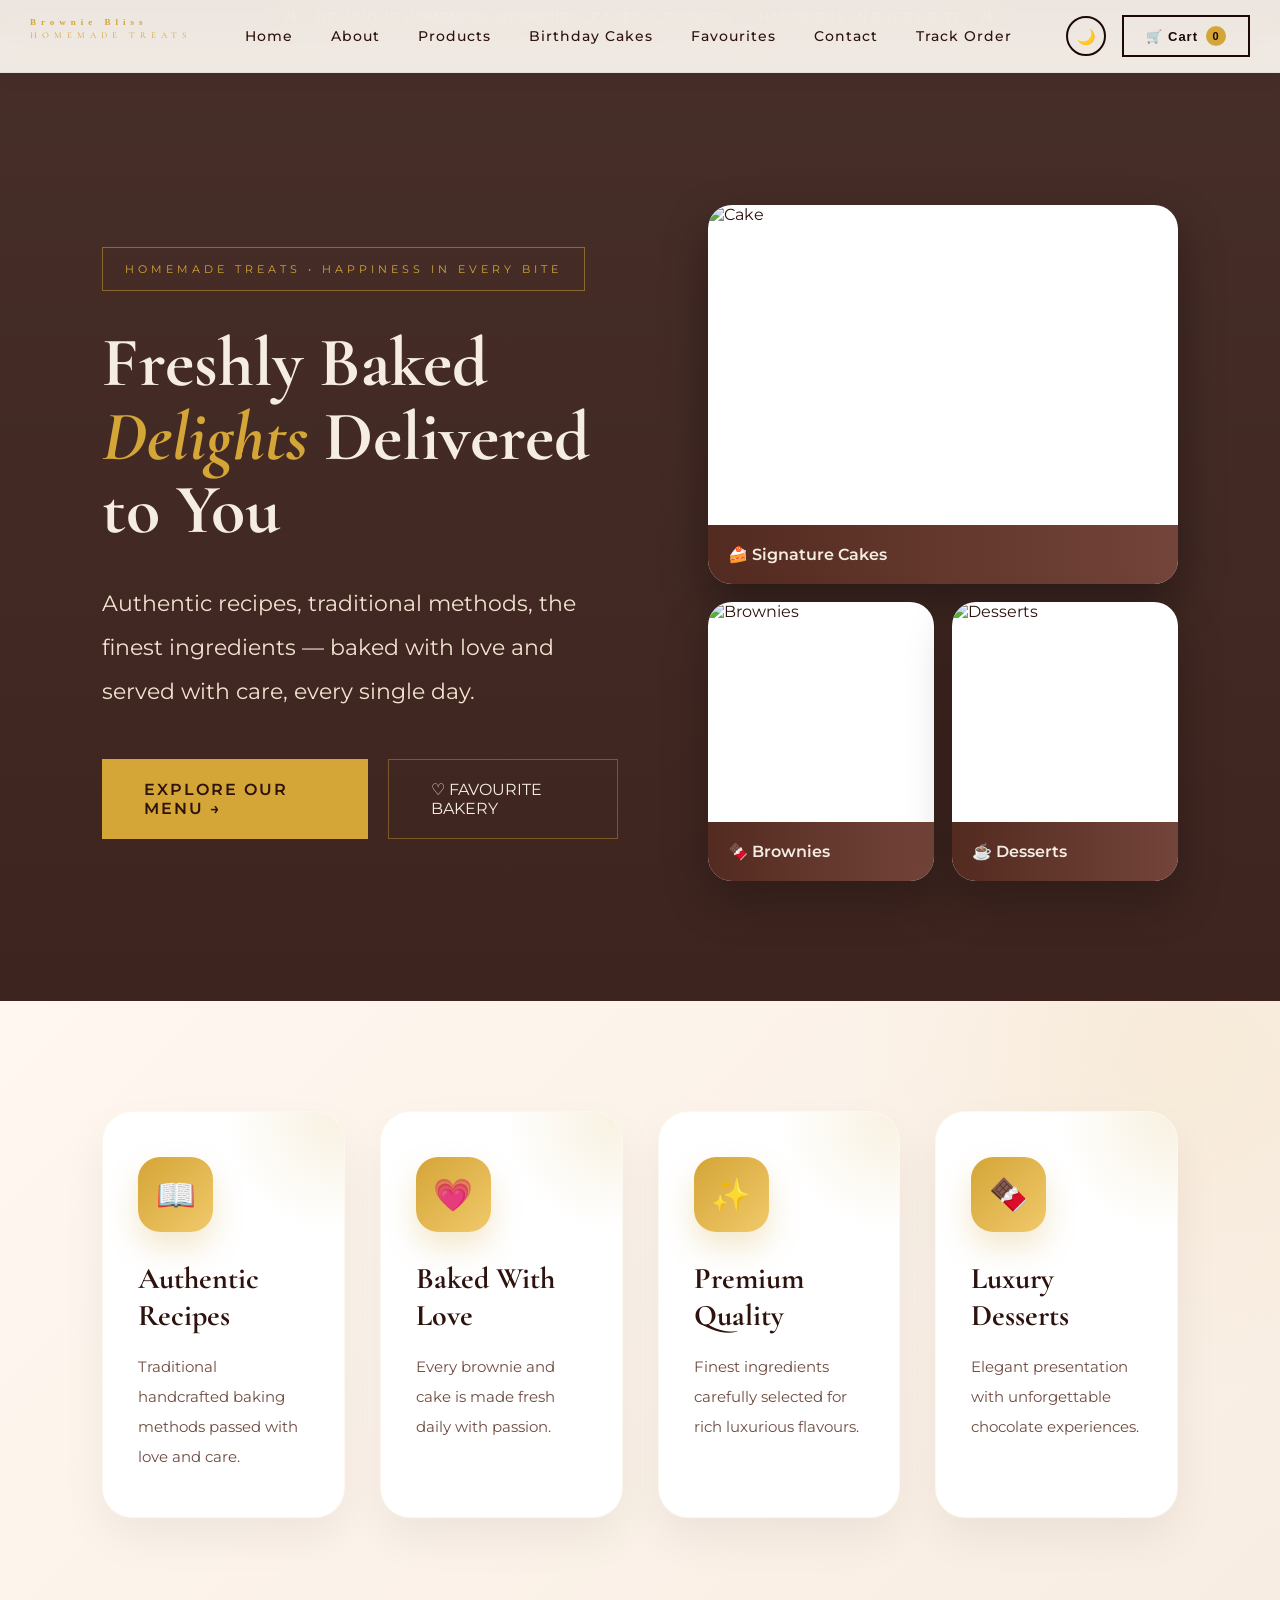
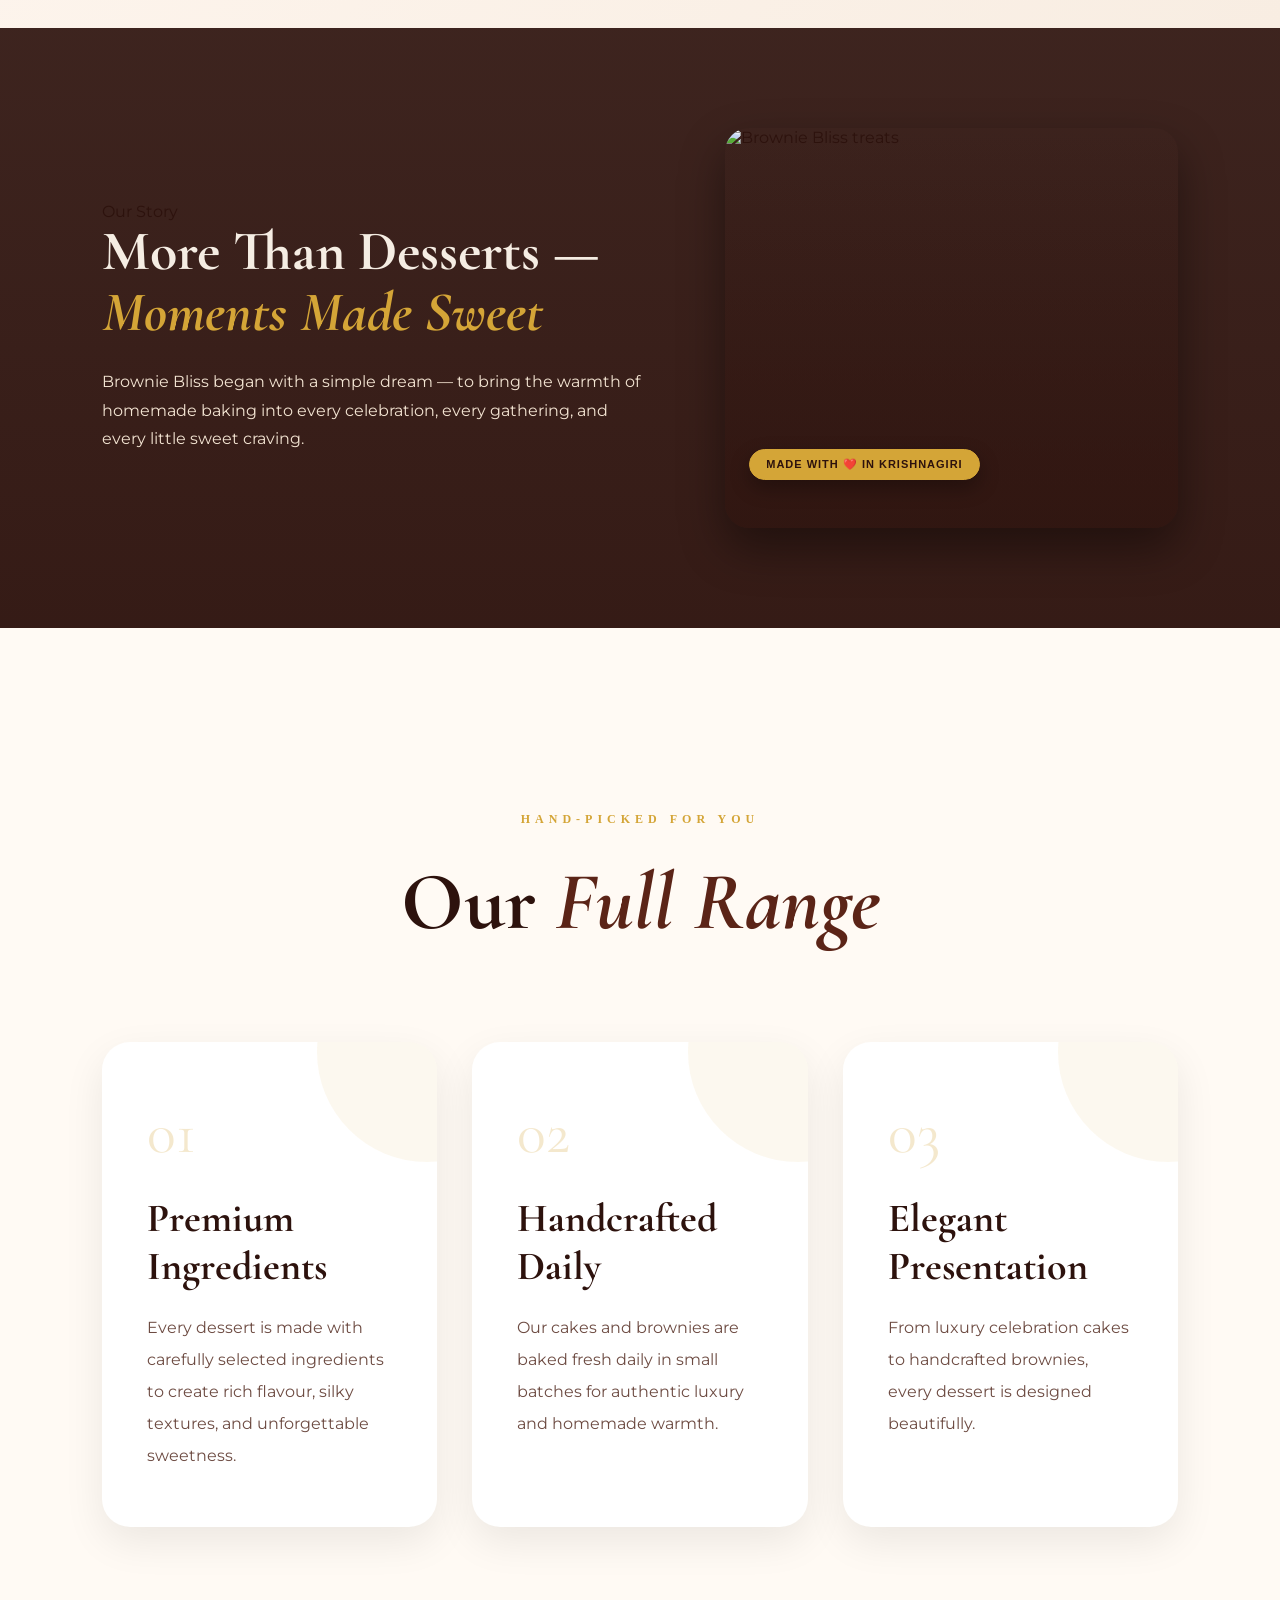
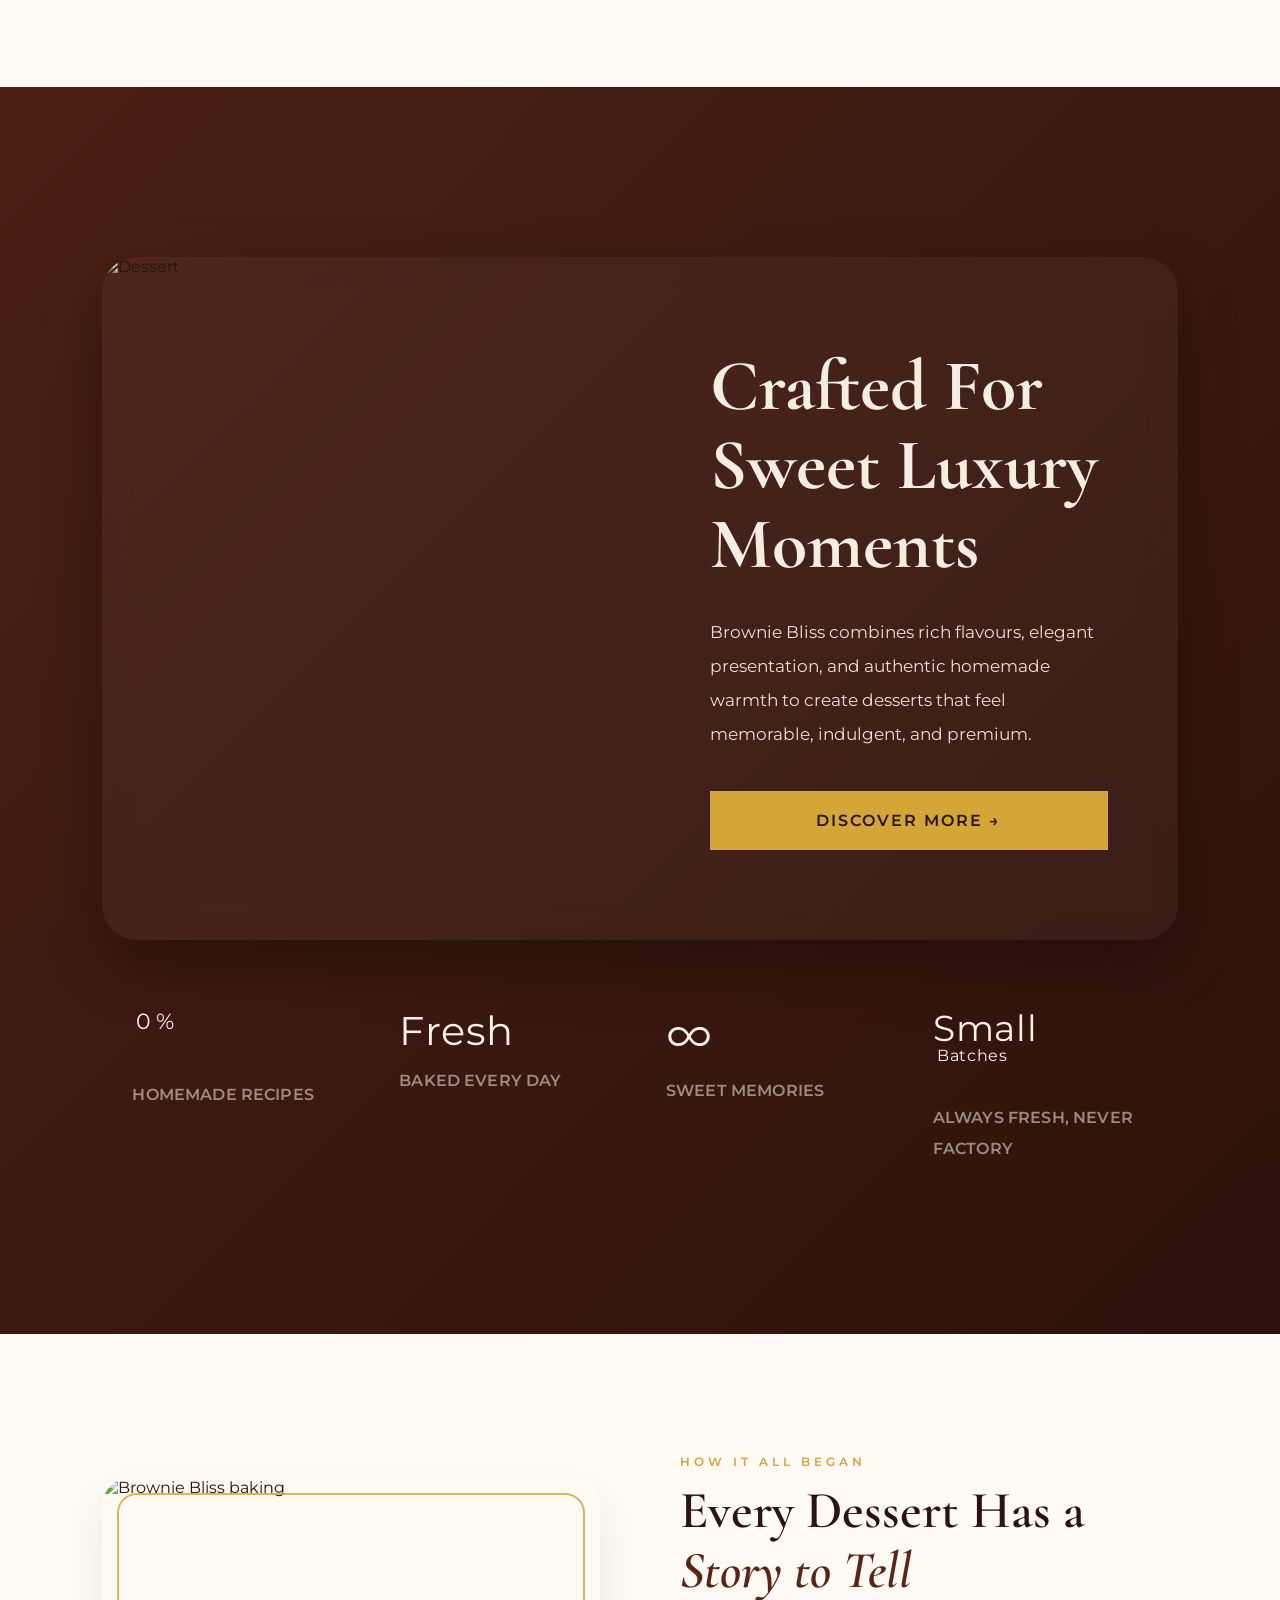
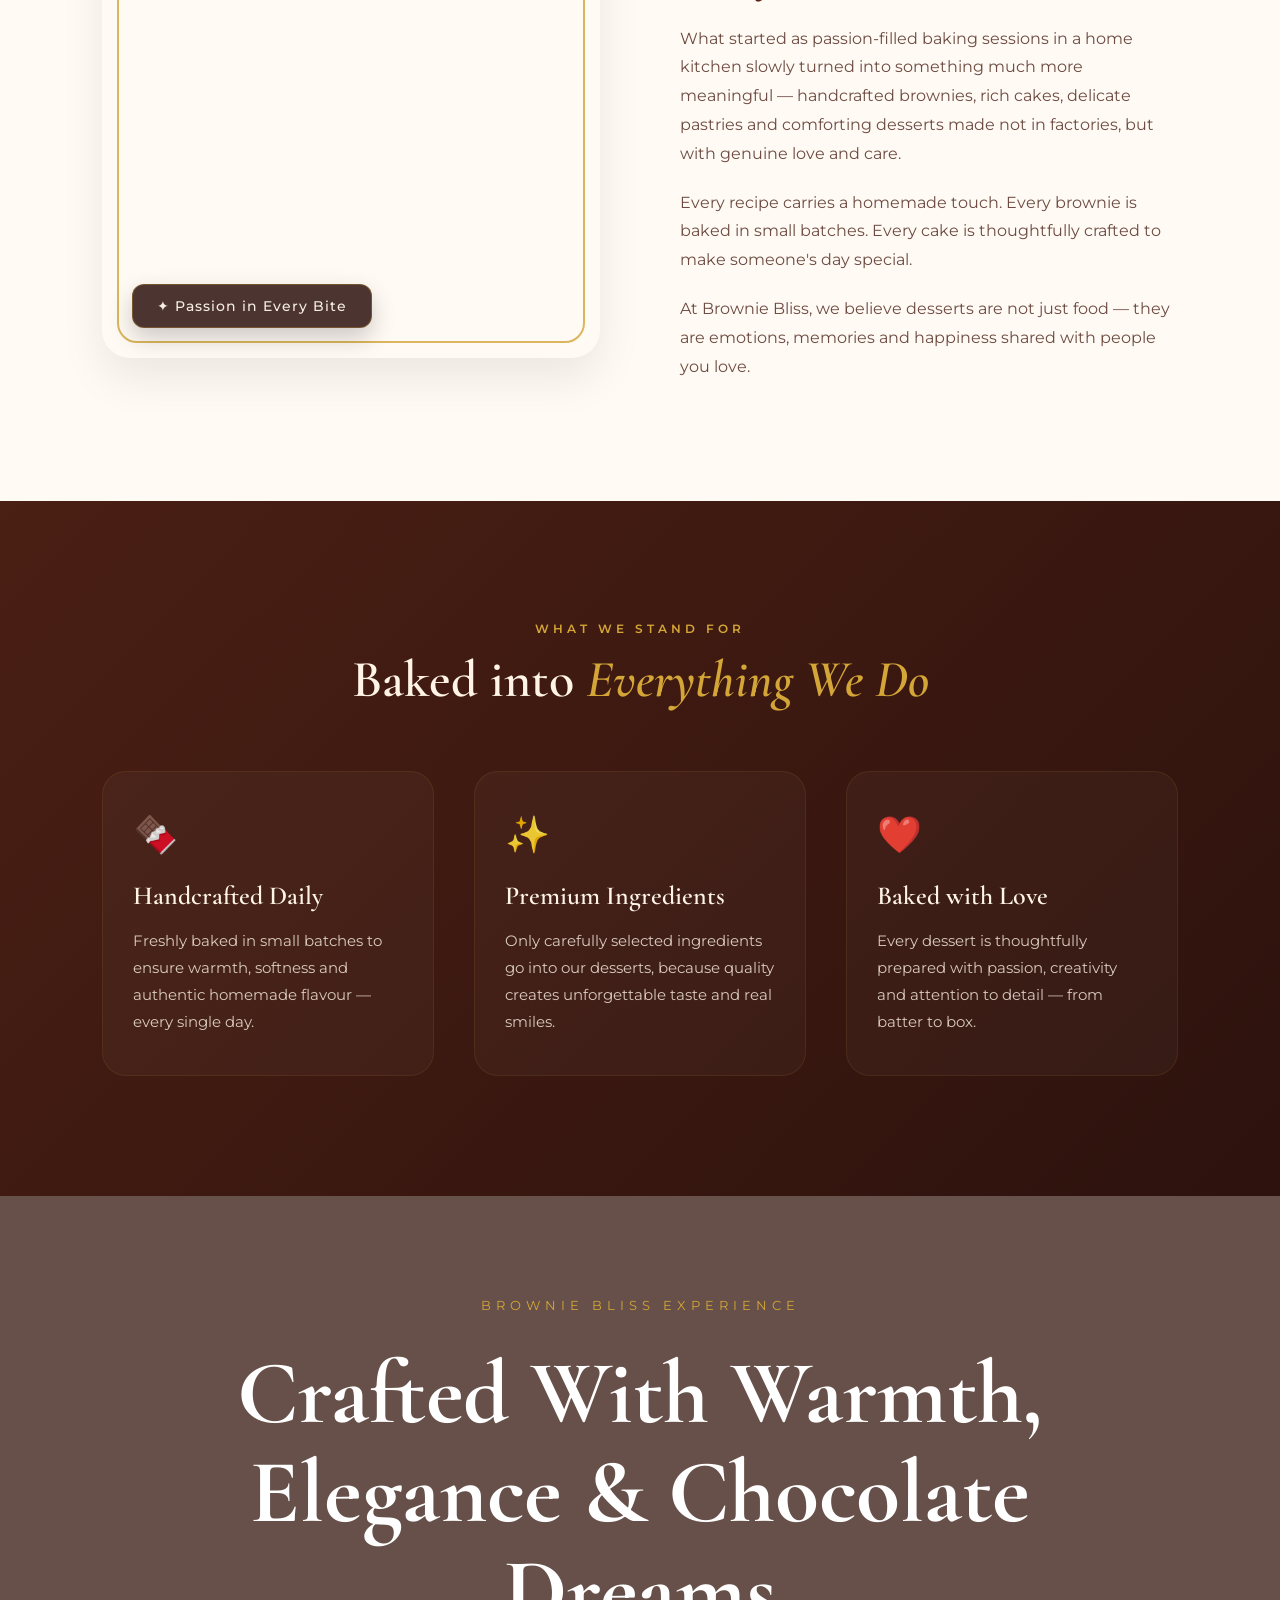
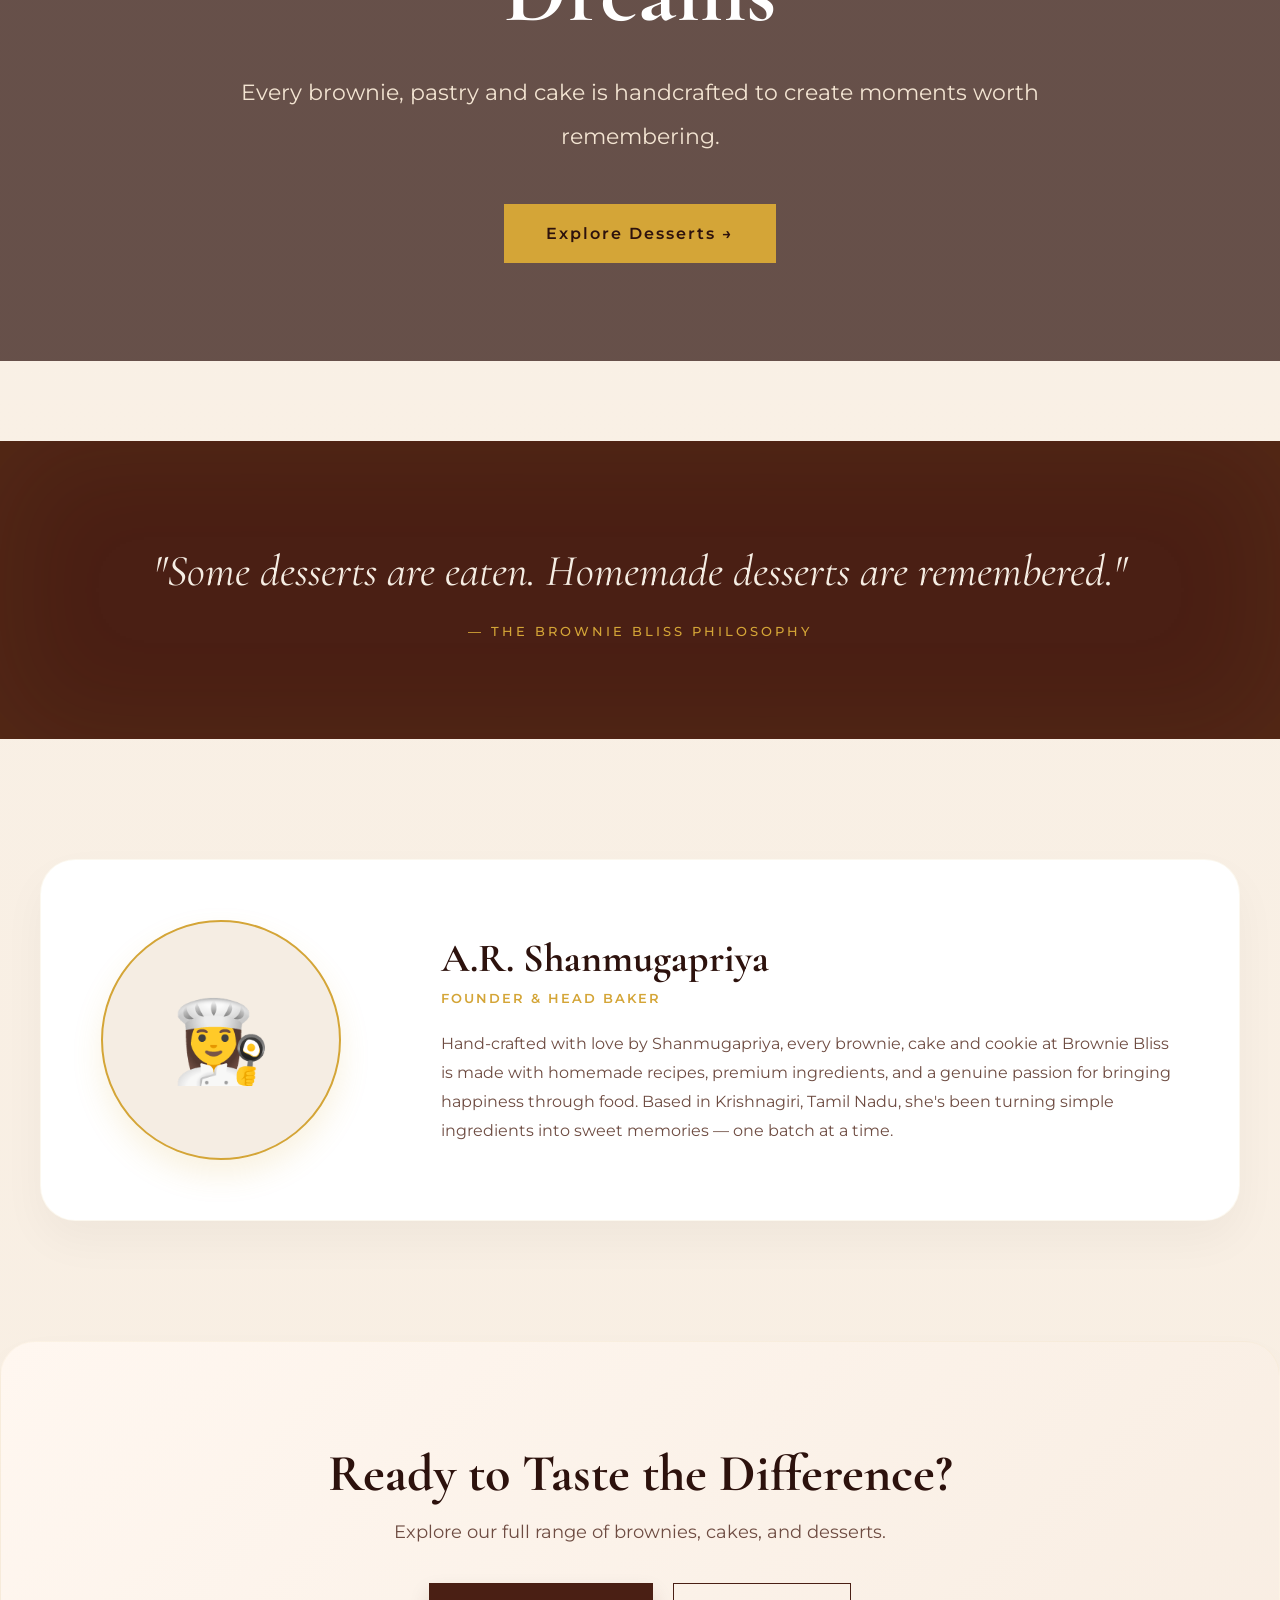
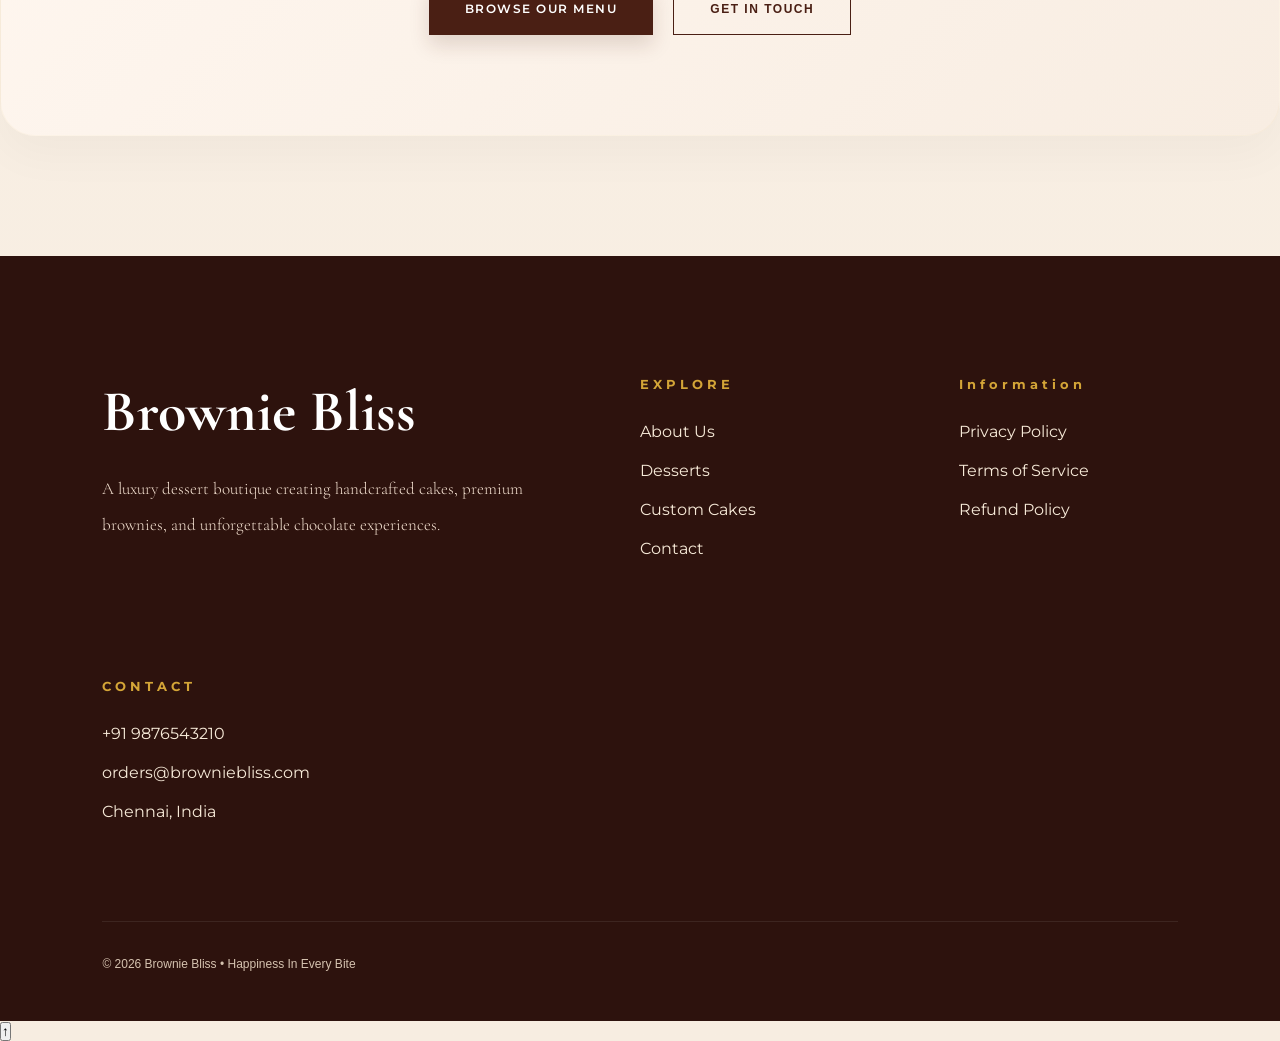
==== commit 864a26bf: "Merge branch 'main' into main" ====
--- a/public/about.html
+++ b/public/about.html
@@ -1,11 +1,6 @@
 <!DOCTYPE html>
 <html lang="en">
 
-<head>
-  <meta charset="UTF-8" />
-  <meta name="viewport" content="width=device-width, initial-scale=1.0"/>
-
-  <title>Brownie Bliss | About</title>
 <head>
   <meta charset="UTF-8">
   <meta name="viewport" content="width=device-width, initial-scale=1.0">
@@ -25,17 +20,18 @@
 <!-- HEADER -->
 <header>
   <div class="header-inner">
-<button class="menu-toggle" onclick="toggleMenu()">☰</button>
+    <button class="menu-toggle" onclick="toggleMenu()">☰</button>
     <a href="index.html" class="logo">
       <span class="logo-name">Brownie Bliss</span>
       <span class="logo-sub">Homemade Treats</span>
     </a>
 
     <nav>
-      <a href="index.html#home">Home</a>
-      <a href="about.html">Abput</a>
-      <a href="index.html#products">Products</a>
-      <a href="index.html#birthday">Birthday Cakes</a>
+      <a href="index.html">Home</a>
+      <a href="about.html">About</a>
+      <a href="products.html">Products</a>
+      <a href="birthday.html">Birthday Cakes</a>
+      <a href="favourites.html">Favourites</a>
       <a href="contact.html">Contact</a>
       <a href="track.html">Track Order</a>
     </nav>
@@ -776,6 +772,116 @@
       margin-bottom:40px;
     }
 
+    .stats{
+      max-width:1450px;
+      margin:70px auto 0;
+      display:grid;
+      grid-template-columns:repeat(4,minmax(0,1fr));
+      gap:36px 32px;
+      padding:0 20px;
+      align-items:start;
+    }
+
+    .stat-item{
+      display:flex;
+      flex-direction:column;
+      gap:14px;
+      text-align:left;
+      padding-left:10px;
+    }
+
+    .stat-number{
+      color:#fff4e6;
+      font-size:3.1rem;
+      line-height:1.05;
+      letter-spacing:0.02em;
+      margin:0;
+    }
+
+    .stat-number span{
+      font-size:0.45em;
+      vertical-align:text-top;
+      margin-left:4px;
+    }
+
+    .stat-label{
+      color:rgba(255,244,230,0.75);
+      font-size:16px;
+      line-height:1.9;
+      letter-spacing:0.01em;
+      max-width:280px;
+      margin:0;
+    }
+
+    .values{
+      padding:140px 8% 120px;
+    }
+
+    .values .section-title{
+      color:#fff4e6;
+      font-weight:600;
+      margin-bottom:18px;
+    }
+
+    .values .section-title em{
+      color:var(--gold);
+    }
+
+    .values-grid{
+      max-width:1450px;
+      margin:auto;
+      display:grid;
+      grid-template-columns:repeat(3,minmax(0,1fr));
+      gap:38px;
+    }
+
+    .value-card{
+      display:flex;
+      flex-direction:column;
+      gap:16px;
+    }
+
+    .value-icon{
+      font-size:32px;
+      display:inline-flex;
+      margin-bottom:10px;
+    }
+
+    .value-title{
+      color:#fff4e6;
+      font-weight:600;
+      font-size:30px;
+      line-height:1.2;
+      margin:0;
+    }
+
+    .value-desc{
+      color:rgba(255,244,230,0.88);
+      line-height:2.1;
+      font-size:16px;
+      margin:0;
+    }
+
+    @media(max-width:900px){
+      .stats{
+        grid-template-columns:repeat(2,minmax(0,1fr));
+      }
+
+      .values-grid{
+        grid-template-columns:1fr 1fr;
+      }
+    }
+
+    @media(max-width:700px){
+      .stats{
+        grid-template-columns:1fr;
+      }
+
+      .values-grid{
+        grid-template-columns:1fr;
+      }
+    }
+
     /* =========================
        LUXURY BANNER
     ========================= */
@@ -1045,36 +1151,606 @@
 
     }
 
+    /* =========================
+       DARK THEME SUPPORT
+    ========================= */
+
+    html.dark{
+      --dark:#f0e4d0;
+      --brown:#2a140b;
+      --brown2:#caa14a;
+      --light:#140d08;
+      --cream:#f5ede3;
+    }
+
+    html.dark body,
+    html.dark .about-section{
+      background:var(--light);
+      color:var(--text-dark);
+    }
+
+    html.dark body::before{
+      opacity:0.03;
+    }
+
+    html.dark header{
+      background:rgba(20,13,8,0.92);
+      border-bottom:1px solid rgba(212,165,55,0.16);
+    }
+
+    html.dark .logo h1,
+    html.dark .logo-name,
+    html.dark nav a{
+      color:var(--text-dark);
+    }
+
+    html.dark .logo span,
+    html.dark .logo-sub{
+      color:var(--gold);
+    }
+
+    html.dark nav a:hover{
+      color:var(--gold);
+    }
+
+    html.dark .large-card,
+    html.dark .small-card,
+    html.dark .premium-feature-card,
+    html.dark .story-card,
+    html.dark .value-card,
+    html.dark .story-img-wrap,
+    html.dark .founder,
+    html.dark .cta{
+      background:var(--white);
+      border-color:#3a2010;
+      box-shadow:0 18px 45px rgba(0,0,0,0.28);
+    }
+
+    html.dark .premium-features,
+    html.dark .story,
+    html.dark .values,
+    html.dark .founder,
+    html.dark .cta{
+      background:linear-gradient(135deg,#1a1008 0%,#221508 100%);
+    }
+
+    html.dark .premium-features::before{
+      background:radial-gradient(circle,rgba(212,165,55,0.1),transparent 70%);
+    }
+
+    html.dark .section-title h2,
+    html.dark .story-card h3,
+    html.dark .premium-feature-card h3,
+    html.dark .value-title,
+    html.dark .founder-name,
+    html.dark .cta-title,
+    html.dark .hero-body,
+    html.dark .story-text .section-title,
+    html.dark .quote-text{
+      color:var(--text-dark);
+    }
+
+    html.dark .section-title h2 em,
+    html.dark .section-title span,
+    html.dark .section-eyebrow,
+    html.dark .story-number,
+    html.dark .premium-icon,
+    html.dark .quote-attr{
+      color:var(--gold);
+    }
+
+    html.dark .premium-feature-card p,
+    html.dark .story-card p,
+    html.dark .story-para,
+    html.dark .value-desc,
+    html.dark .founder-bio,
+    html.dark .cta-sub,
+    html.dark .hero-body,
+    html.dark .story-quote{
+      color:var(--text-mid);
+    }
+
+    html.dark .experience-box{
+      background:rgba(255,255,255,0.05);
+      border:1px solid rgba(212,165,55,0.14);
+    }
+
+    html.dark .footer-links a,
+    html.dark .footer-brand p,
+    html.dark .footer-bottom{
+      color:#e6d6c5;
+    }
+
+    html.dark .footer-links a:hover{
+      color:var(--gold);
+    }
+
+    /* =========================
+       ADDITIONAL PREMIUM STYLES FOR ABOUT PAGE
+    ========================= */
+    .story-hero {
+      display: grid !important;
+      grid-template-columns: 1.2fr 1fr;
+      gap: 80px;
+      align-items: center;
+      max-width: 1450px;
+      margin: 0 auto;
+      padding: 100px 8%;
+      min-height: auto !important;
+      background: linear-gradient(rgba(45,18,13,0.92), rgba(45,18,13,0.96)) !important;
+    }
+    
+    .story-hero .hero-left {
+      text-align: left;
+    }
+    
+    .story-hero .hero-title {
+      font-family: 'Cormorant Garamond', serif;
+      font-size: 56px;
+      line-height: 1.1;
+      color: var(--cream);
+      margin-bottom: 24px;
+    }
+    
+    .story-hero .hero-body {
+      font-family: 'Montserrat', sans-serif;
+      font-size: 16px;
+      line-height: 1.8;
+      color: #f3e4d2 !important;
+      margin-bottom: 0;
+    }
+    
+    .story-hero .hero-right {
+      position: relative;
+      width: 100%;
+      border-radius: 24px;
+      overflow: hidden;
+      box-shadow: 0 20px 45px rgba(0, 0, 0, 0.4);
+    }
+    
+    .story-hero .hero-right img {
+      width: 100%;
+      height: 400px;
+      object-fit: cover;
+      display: block;
+    }
+    
+    .story-hero .hero-right-overlay {
+      position: absolute;
+      inset: 0;
+      background: linear-gradient(to top, rgba(45,18,13,0.6), transparent);
+      pointer-events: none;
+    }
+    
+    .story-hero .hero-badge {
+      position: absolute;
+      bottom: 24px;
+      left: 24px;
+      background: var(--gold);
+      color: var(--dark);
+      padding: 8px 16px;
+      font-size: 11px;
+      font-weight: 600;
+      letter-spacing: 1px;
+      border-radius: 30px;
+      box-shadow: 0 8px 20px rgba(0, 0, 0, 0.3);
+    }
+
+    .story-split {
+      display: grid;
+      grid-template-columns: 1fr 1fr;
+      gap: 80px;
+      align-items: center;
+      max-width: 1450px;
+      margin: 0 auto;
+      padding: 120px 8%;
+    }
+    
+    .story-img-wrap {
+      position: relative;
+      width: 100%;
+      border-radius: 28px;
+      overflow: hidden;
+      box-shadow: 0 20px 45px rgba(0, 0, 0, 0.08);
+    }
+    
+    .story-img-wrap img {
+      width: 100%;
+      height: 480px;
+      object-fit: cover;
+      display: block;
+    }
+    
+    .story-img-accent {
+      position: absolute;
+      inset: 0;
+      border: 2px solid var(--gold);
+      margin: 15px;
+      border-radius: 20px;
+      pointer-events: none;
+      opacity: 0.8;
+    }
+    
+    .story-quote {
+      position: absolute;
+      bottom: 30px;
+      left: 30px;
+      background: rgba(45, 18, 13, 0.85);
+      backdrop-filter: blur(8px);
+      -webkit-backdrop-filter: blur(8px);
+      color: var(--cream);
+      padding: 12px 24px;
+      border-radius: 12px;
+      font-size: 14px;
+      font-weight: 500;
+      letter-spacing: 1px;
+      border: 1px solid rgba(212, 165, 55, 0.3);
+      box-shadow: 0 10px 25px rgba(0,0,0,0.2);
+    }
+    
+    .story-text {
+      text-align: left;
+    }
+    
+    .story-text .section-eyebrow {
+      color: var(--gold);
+      letter-spacing: 4px;
+      font-size: 12px;
+      text-transform: uppercase;
+      font-weight: 600;
+      margin-bottom: 12px;
+      display: block;
+    }
+    
+    .story-text .section-title {
+      font-family: 'Cormorant Garamond', serif;
+      font-size: 52px;
+      color: var(--dark);
+      margin-bottom: 24px;
+      line-height: 1.15;
+      text-align: left;
+    }
+    
+    .story-text .section-title em {
+      color: var(--brown2);
+      font-style: italic;
+    }
+    
+    .story-para {
+      color: #6d4b42;
+      line-height: 1.8;
+      font-size: 16px;
+      margin-bottom: 20px;
+    }
+    
+    .story-para:last-child {
+      margin-bottom: 0;
+    }
+    
+    .values {
+      background: linear-gradient(135deg, #4a1f14, #2d120d) !important;
+      padding: 120px 8% !important;
+    }
+    
+    .values .section-eyebrow {
+      color: var(--gold);
+      letter-spacing: 4px;
+      font-size: 12px;
+      text-transform: uppercase;
+      font-weight: 600;
+      margin-bottom: 12px;
+      display: block;
+      text-align: center;
+    }
+    
+    .values .section-title {
+      color: #fff4e6 !important;
+      font-weight: 600;
+      font-family: 'Cormorant Garamond', serif;
+      font-size: 52px;
+      text-align: center;
+      margin-bottom: 60px;
+    }
+    
+    .values .section-title em {
+      color: var(--gold) !important;
+      font-style: italic;
+    }
+    
+    .values-grid {
+      max-width: 1450px;
+      margin: 0 auto;
+      display: grid;
+      grid-template-columns: repeat(3, 1fr);
+      gap: 40px;
+    }
+    
+    .value-card {
+      background: rgba(255, 255, 255, 0.03) !important;
+      border: 1px solid rgba(212, 165, 55, 0.1) !important;
+      padding: 40px 30px !important;
+      border-radius: 24px !important;
+      display: flex;
+      flex-direction: column;
+      gap: 16px;
+      transition: all 0.4s ease;
+    }
+    
+    .value-card:hover {
+      transform: translateY(-8px);
+      background: rgba(255, 255, 255, 0.05) !important;
+      border-color: rgba(212, 165, 55, 0.25) !important;
+      box-shadow: 0 15px 35px rgba(0, 0, 0, 0.2);
+    }
+    
+    .value-icon {
+      font-size: 36px;
+      display: inline-flex;
+      margin-bottom: 8px;
+    }
+    
+    .value-title {
+      color: #fff4e6 !important;
+      font-weight: 600;
+      font-size: 26px;
+      line-height: 1.2;
+      margin: 0;
+      font-family: 'Cormorant Garamond', serif;
+    }
+    
+    .value-desc {
+      color: rgba(255, 244, 230, 0.8) !important;
+      line-height: 1.8;
+      font-size: 15px;
+      margin: 0;
+    }
+    
+    .quote-banner {
+      background: var(--brown);
+      padding: 100px 30px;
+      text-align: center;
+      position: relative;
+      overflow: hidden;
+      box-shadow: inset 0 0 120px rgba(212, 175, 55, 0.08);
+      margin: 80px 0;
+    }
+    
+    .quote-text {
+      font-family: 'Cormorant Garamond', serif;
+      font-size: clamp(28px, 3.5vw, 44px);
+      line-height: 1.4;
+      color: var(--cream) !important;
+      font-style: italic;
+      max-width: 1000px;
+      margin: 0 auto 20px;
+    }
+    
+    .quote-attr {
+      font-family: 'Montserrat', sans-serif;
+      font-size: 13px;
+      letter-spacing: 3px;
+      color: var(--gold) !important;
+      text-transform: uppercase;
+      font-weight: 500;
+    }
+    
+    .founder {
+      display: grid;
+      grid-template-columns: 280px 1fr;
+      gap: 60px;
+      max-width: 1200px;
+      margin: 120px auto;
+      padding: 60px;
+      background: white;
+      border-radius: 35px;
+      align-items: center;
+      box-shadow: 0 20px 45px rgba(0, 0, 0, 0.04);
+      border: 1px solid rgba(212, 165, 55, 0.08);
+    }
+    
+    .founder-img-placeholder {
+      width: 240px;
+      height: 240px;
+      background: var(--cream);
+      border-radius: 50%;
+      display: flex;
+      align-items: center;
+      justify-content: center;
+      font-size: 80px;
+      border: 2px solid var(--gold);
+      box-shadow: 0 15px 30px rgba(212, 165, 55, 0.15);
+    }
+    
+    .founder-name {
+      font-family: 'Cormorant Garamond', serif;
+      font-size: 40px;
+      color: var(--dark) !important;
+      margin-bottom: 8px;
+    }
+    
+    .founder-role {
+      font-family: 'Montserrat', sans-serif;
+      font-size: 13px;
+      letter-spacing: 2px;
+      color: var(--gold) !important;
+      text-transform: uppercase;
+      font-weight: 600;
+      margin-bottom: 24px;
+    }
+    
+    .founder-bio {
+      font-family: 'Montserrat', sans-serif;
+      font-size: 16px;
+      line-height: 1.8;
+      color: #6e4c42 !important;
+    }
+    
+    .cta {
+      text-align: center;
+      padding: 100px 30px;
+      background: linear-gradient(135deg, #fff7f0 0%, #f8ede2 100%);
+      border-radius: 35px;
+      max-width: 1450px;
+      margin: 120px auto;
+      box-shadow: 0 20px 45px rgba(0, 0, 0, 0.03);
+      border: 1px solid rgba(212, 165, 55, 0.05);
+    }
+    
+    .cta-title {
+      font-family: 'Cormorant Garamond', serif;
+      font-size: 52px;
+      color: var(--dark) !important;
+      margin-bottom: 16px;
+    }
+    
+    .cta-sub {
+      font-family: 'Montserrat', sans-serif;
+      font-size: 18px;
+      color: #6e4c42 !important;
+      margin-bottom: 40px;
+    }
+    
+    .cta-buttons {
+      display: flex;
+      gap: 20px;
+      justify-content: center;
+    }
+    
+    .btn-dark {
+      padding: 18px 36px;
+      background: var(--brown);
+      color: white;
+      text-decoration: none;
+      font-weight: 600;
+      letter-spacing: 1.5px;
+      text-transform: uppercase;
+      font-size: 12px;
+      transition: 0.3s ease;
+      box-shadow: 0 10px 20px rgba(74, 31, 20, 0.15);
+    }
+    
+    .btn-dark:hover {
+      background: var(--gold);
+      color: var(--dark);
+      transform: translateY(-3px);
+      box-shadow: 0 15px 35px rgba(212, 165, 55, 0.2);
+    }
+    
+    .btn-outline {
+      padding: 18px 36px;
+      background: transparent;
+      border: 1px solid var(--brown);
+      color: var(--brown);
+      text-decoration: none;
+      font-weight: 600;
+      letter-spacing: 1.5px;
+      text-transform: uppercase;
+      font-size: 12px;
+      transition: 0.3s ease;
+    }
+    
+    .btn-outline:hover {
+      background: rgba(74, 31, 20, 0.05);
+      transform: translateY(-3px);
+    }
+
+    /* RESPONSIVE UPDATES */
+    @media(max-width:900px){
+      .story-hero {
+        grid-template-columns: 1fr;
+        gap: 40px;
+        min-height: auto !important;
+        padding: 80px 20px;
+      }
+      .story-hero .hero-right img {
+        height: 300px;
+      }
+      .story-split {
+        grid-template-columns: 1fr;
+        gap: 40px;
+        padding: 60px 20px;
+      }
+      .story-img-wrap img {
+        height: 350px;
+      }
+      .story-text .section-title {
+        font-size: 40px;
+      }
+      .values {
+        padding: 80px 20px !important;
+      }
+      .values .section-title {
+        font-size: 40px;
+        margin-bottom: 40px;
+      }
+      .values-grid {
+        grid-template-columns: 1fr;
+        gap: 24px;
+      }
+      .founder {
+        grid-template-columns: 1fr;
+        text-align: center;
+        padding: 40px 20px;
+        margin: 60px 20px;
+        gap: 30px;
+      }
+      .founder-img-placeholder {
+        margin: 0 auto;
+      }
+      .founder-name {
+        font-size: 32px;
+      }
+      .cta {
+        margin: 60px 20px;
+        padding: 60px 20px;
+      }
+      .cta-title {
+        font-size: 36px;
+      }
+      .cta-sub {
+        font-size: 16px;
+      }
+      .cta-buttons {
+        flex-direction: column;
+        gap: 15px;
+      }
+    }
+
+    /* DARK MODE STYLES */
+    html.dark .story-split {
+      background: linear-gradient(135deg,#1a1008 0%,#221508 100%) !important;
+    }
+    html.dark .story-text .section-title,
+    html.dark .founder-name,
+    html.dark .cta-title,
+    html.dark .founder-bio,
+    html.dark .cta-sub {
+      color: var(--text-dark) !important;
+    }
+    html.dark .founder {
+      background: linear-gradient(135deg,#1a1008 0%,#221508 100%) !important;
+      border-color: #3a2010 !important;
+    }
+    html.dark .founder-img-placeholder {
+      background: #2a140b !important;
+      border-color: var(--gold) !important;
+    }
+    html.dark .cta {
+      background: linear-gradient(135deg,#1a1008 0%,#221508 100%) !important;
+      border-color: #3a2010 !important;
+    }
+    html.dark .btn-dark {
+      background: var(--gold) !important;
+      color: var(--dark) !important;
+    }
+    html.dark .btn-outline {
+      border-color: var(--gold) !important;
+      color: var(--gold) !important;
+    }
+    html.dark .btn-outline:hover {
+      background: rgba(212, 165, 55, 0.08) !important;
+    }
   </style>
-
-</head>
-
-<body>
-
-  <!-- NAVBAR -->
-
-  <header>
-
-    <div class="navbar">
-
-      <a href="index.html" class="logo">
-        <h1>Brownie Bliss</h1>
-        <span>HOMEMADE TREATS</span>
-      </a>
-
-      <nav>
-        <a href="index.html">Home</a>
-        <a href="about.html">About</a>
-        <a href="products.html">Products</a>
-        <a href="birthday.html">Birthday Cakes</a>
-        <a href="favourites.html">Favourites</a>
-        <a href="contact.html">Contact</a>
-        <a href="track.html">Track Order</a>
-      </nav>
-
-    </div>
-
-  </header>
 
   <!-- HERO -->
 
@@ -1238,7 +1914,7 @@
     </section>
 
   <!-- Hero -->
-  <section class="hero">
+  <section class="hero story-hero">
     <div class="hero-left">
       <p class="hero-eyebrow">Our Story</p>
       <h1 class="hero-title">More Than Desserts —<br><em>Moments Made Sweet</em></h1>
@@ -1348,29 +2024,31 @@
           DISCOVER MORE →
         </a>
       </div>
-    
-  <!-- Stats -->
-  <div class="stats">
-    <div class="stat-item reveal">
-      <div class="stat-number"><span class="count" data-target="100">0</span><span>%</span></div>
-      <div class="stat-label">Homemade Recipes</div>
     </div>
-    <div class="stat-item reveal" style="transition-delay:0.1s">
-      <div class="stat-number" style="font-size:40px">Fresh</div>
-      <div class="stat-label">Baked Every Day</div>
+  
+    <!-- Stats -->
+    <div class="stats">
+      <div class="stat-item reveal">
+        <div class="stat-number"><span class="count" data-target="100">0</span><span>%</span></div>
+        <div class="stat-label">Homemade Recipes</div>
+      </div>
+      <div class="stat-item reveal" style="transition-delay:0.1s">
+        <div class="stat-number" style="font-size:40px">Fresh</div>
+        <div class="stat-label">Baked Every Day</div>
+      </div>
+      <div class="stat-item reveal" style="transition-delay:0.2s">
+        <div class="stat-number">∞</div>
+        <div class="stat-label">Sweet Memories</div>
+      </div>
+      <div class="stat-item reveal" style="transition-delay:0.3s">
+        <div class="stat-number" style="font-size:36px">Small<br><span>Batches</span></div>
+        <div class="stat-label">Always Fresh, Never Factory</div>
+      </div>
     </div>
-    <div class="stat-item reveal" style="transition-delay:0.2s">
-      <div class="stat-number">∞</div>
-      <div class="stat-label">Sweet Memories</div>
-    </div>
-    <div class="stat-item reveal" style="transition-delay:0.3s">
-      <div class="stat-number" style="font-size:36px">Small<br><span>Batches</span></div>
-      <div class="stat-label">Always Fresh, Never Factory</div>
-    </div>
-  </div>
+  </section>
 
   <!-- Story Section -->
-  <section class="story">
+  <section class="story story-split">
     <div class="story-img-wrap reveal">
       <img src="https://theobroma.in/cdn/shop/files/redvelvet-theo.jpg?v=1701321860" alt="Brownie Bliss baking" />
       <div class="story-img-accent"></div>
@@ -1408,8 +2086,6 @@
     </div>
   </section>
 
-  </section>
-
   <!-- LUXURY BANNER -->
 
   <section class="luxury-banner">
@@ -1437,60 +2113,6 @@
     </div>
 
   </section>
-
-  <!-- FOOTER -->
-
-  <footer>
-
-    <div class="footer-grid">
-
-      <div class="footer-brand">
-
-        <h2>Brownie Bliss</h2>
-
-        <p>
-          A luxury dessert boutique creating handcrafted cakes,
-          premium brownies, and unforgettable chocolate experiences.
-        </p>
-
-      </div>
-
-      <div class="footer-links">
-
-        <h4>EXPLORE</h4>
-
-        <a href="about.html">About Us</a>
-        <a href="products.html">Desserts</a>
-        <a href="birthday.html">Custom Cakes</a>
-        <a href="contact.html">Contact</a>
-
-      </div>
-      <div class="footer-links">
-        <h4>Information</h4>
-        <a href="privacy-policy.html">Privacy Policy</a>
-        <a href="terms-of-service.html">Terms of Service</a>
-        <a href="refund-policy.html">Refund Policy</a>
-      </div>
-
-      <div class="footer-links">
-
-        <h4>CONTACT</h4>
-
-        <a href="#">+91 9876543210</a>
-        <a href="#">orders@browniebliss.com</a>
-        <a href="#">Chennai, India</a>
-
-      </div>
-
-    </div>
-
-    <div class="footer-bottom">
-      © 2026 Brownie Bliss • Happiness In Every Bite
-    </div>
-
-  </footer>
-
-</body>
 
   <!-- Quote -->
   <div class="quote-banner reveal">
@@ -1518,8 +2140,59 @@
     </div>
   </div>
 
-</footer>
+  <!-- FOOTER -->
+
+  <footer>
+
+    <div class="footer-grid">
+
+      <div class="footer-brand">
+
+        <h2>Brownie Bliss</h2>
+
+        <p>
+          A luxury dessert boutique creating handcrafted cakes,
+          premium brownies, and unforgettable chocolate experiences.
+        </p>
+
+      </div>
+
+      <div class="footer-links">
+
+        <h4>EXPLORE</h4>
+
+        <a href="about.html">About Us</a>
+        <a href="products.html">Desserts</a>
+        <a href="birthday.html">Custom Cakes</a>
+        <a href="contact.html">Contact</a>
+
+      </div>
+      <div class="footer-links">
+        <h4>Information</h4>
+        <a href="privacy-policy.html">Privacy Policy</a>
+        <a href="terms-of-service.html">Terms of Service</a>
+        <a href="refund-policy.html">Refund Policy</a>
+      </div>
+
+      <div class="footer-links">
+
+        <h4>CONTACT</h4>
+
+        <a href="#">+91 9876543210</a>
+        <a href="#">orders@browniebliss.com</a>
+        <a href="#">Chennai, India</a>
+
+      </div>
+
+    </div>
+
+    <div class="footer-bottom">
+      © 2026 Brownie Bliss • Happiness In Every Bite
+    </div>
+
+  </footer>
+
   <button id="scrollTopBtn" onclick="scrollToTop()">↑</button>
   <script src="script.js"></script>
 </body>
-</html>+</html>
--- a/public/style.css
+++ b/public/style.css
@@ -42,6 +42,7 @@
   --glass-border: rgba(255, 255, 255, 0.15);
 }
 
+
 * {
   margin: 0;
   padding: 0;
@@ -53,6 +54,8 @@
   color: var(--text-dark);
   font-family: 'DM Sans', sans-serif;
   overflow-x: hidden;
+  width:100%;
+  max-width:100%;
 }
 
 /* ANNOUNCEMENT BAR */
@@ -99,6 +102,7 @@
   font-weight: 700;
   color: var(--color-primary);
   letter-spacing: 1px;
+  margin-bottom: 4px;
 }
 
 .logo-sub {
@@ -107,6 +111,7 @@
   letter-spacing: 3px;
   color: var(--gold);
   text-transform: uppercase;
+  margin-bottom: 15px;
 }
 
 nav {
@@ -336,6 +341,14 @@
   color: #fff;
   letter-spacing: 0.5px;
   background: linear-gradient(to bottom, rgba(0, 0, 0, 0), rgba(0, 0, 0, 0.4));
+}
+
+.hero-content{
+  overflow:hidden;
+}
+
+.hero-visual{
+  max-width:100%;
 }
 
 /* VALUES STRIP */
@@ -3836,7 +3849,7 @@
 .admin-body {
   margin: 20px auto;
 }
-
+}
 
 /* Admin Panel Additions */
 .panel-title-group {
@@ -4326,327 +4339,381 @@
    CONTACT PAGE PREMIUM
 ========================= */
 
-.contact-page {
-  position: relative;
-  overflow: hidden;
-  padding: 120px 30px;
-  background:
-    linear-gradient(
-      135deg,
-      #fffaf4 0%,
-      #f9f1e7 100%
-    );
-}
-
-.contact-bg {
-  position: absolute;
-  inset: 0;
-  opacity: 0.03;
-
-  background-image:
-    radial-gradient(var(--gold) 1px, transparent 1px);
-
-  background-size: 28px 28px;
-}
-
-.contact-inner {
-  position: relative;
-  z-index: 2;
-
-  max-width: 1300px;
-  margin: 0 auto;
-
-  display: grid;
-  grid-template-columns: 1.1fr 0.9fr;
-  gap: 70px;
-}
-
-.contact-desc {
-  font-family: 'Cormorant Garamond', serif;
-  font-size: 24px;
-  line-height: 1.8;
-  color: var(--text-mid);
-
-  margin:
-    30px 0 50px;
-}*/
+/* =========================
+   CONTACT PAGE
+========================= */
+
+.contact-page{
+  position:relative;
+  padding:140px 40px;
+  background:#f8f3ed;
+  overflow:hidden;
+}
+
+.contact-bg{
+  display:none;
+}
+
+/* LAYOUT */
+
+.contact-inner{
+  max-width:1280px;
+  margin:0 auto;
+
+  display:grid;
+  grid-template-columns:1.1fr 0.9fr;
+  gap:90px;
+  align-items:start;
+}
+
+/* LEFT */
+
+.contact-desc{
+  font-family:'Cormorant Garamond', serif;
+  font-size:28px;
+  line-height:1.7;
+  color:#5c5148;
+
+  margin:30px 0 60px;
+}
 
 /* INFO GRID */
 
-.contact-info-grid {
-  display: grid;
-  gap: 22px;
-
-  margin-bottom: 40px;
-}
-
-.contact-info-card {
-  display: flex;
-  gap: 20px;
-
-  background: rgba(255, 255, 255, 0.7);
-
-  border: 1px solid rgba(212, 175, 55, 0.15);
-
-  padding: 26px;
-  border-radius: 18px;
-
-  backdrop-filter: blur(10px);
-
-  transition: 0.35s ease;
-}
-
-.contact-info-card:hover {
-  transform: translateY(-6px);
-
-  box-shadow: var(--shadow-lg);
-}
-
-.contact-icon {
-  width: 58px;
-  height: 58px;
-
-  border-radius: 50%;
-
-  background: var(--brown-dark);
-
-  color: var(--cream);
-
-  display: flex;
-  align-items: center;
-  justify-content: center;
-
-  font-size: 24px;
-
-  flex-shrink: 0;
-}
-
-.contact-info-card h4 {
-  font-family: 'Playfair Display', serif;
-
-  margin-bottom: 8px;
-
-  color: var(--brown-dark);
+.contact-info-grid{
+  display:grid;
+  gap:18px;
+
+  margin-bottom:50px;
+}
+
+.contact-info-card{
+  display:flex;
+  gap:22px;
+
+  padding:28px;
+
+  background:#fff;
+
+  border:1px solid rgba(0,0,0,0.06);
+
+  border-radius:22px;
+
+  transition:0.3s ease;
+}
+
+.contact-info-card:hover{
+  transform:translateY(-4px);
+  box-shadow:0 15px 40px rgba(0,0,0,0.06);
+}
+
+.contact-icon{
+  width:58px;
+  height:58px;
+
+  border-radius:18px;
+
+  background:#f4ede6;
+
+  display:flex;
+  align-items:center;
+  justify-content:center;
+
+  font-size:24px;
+
+  flex-shrink:0;
+}
+
+.contact-info-card h4{
+  font-family:'Playfair Display', serif;
+
+  font-size:22px;
+
+  color:#2f241f;
+
+  margin-bottom:6px;
 }
 
 .contact-info-card p,
-.contact-info-card a {
-  color: var(--text-mid);
-
-  line-height: 1.7;
-
-  text-decoration: none;
-}
-
-/* HOURS CARD */
-
-.hours-card {
-  background:
-    linear-gradient(135deg,
-      var(--brown-dark),
-      #2f140d);
-
-  color: var(--cream);
-
-  padding: 36px;
-
-  border-radius: 24px;
-
-  margin-bottom: 32px;
-
-  box-shadow: var(--shadow-lg);
-}
-
-.hours-card h3 {
-  font-family: 'Playfair Display', serif;
-
-  margin-bottom: 24px;
-
-  font-size: 30px;
-
-  color: var(--gold);
-}
-
-.hour-row {
-  display: flex;
-  justify-content: space-between;
-
-  padding: 14px 0;
-
-  border-bottom:
-    1px solid rgba(255, 255, 255, 0.1);
-}
-
-.hour-row:last-child {
-  border-bottom: none;
-}
-
-/* INSTAGRAM BOX */
-
-.insta-box {
-  display: flex;
-  align-items: center;
-  gap: 18px;
-
-  background:
-    linear-gradient(135deg,
-      #833ab4,
-      #fd1d1d,
-      #fcb045);
-
-  padding: 22px 26px;
-
-  border-radius: 20px;
-
-  text-decoration: none;
-
-  color: white;
-
-  transition: 0.35s ease;
+.contact-info-card a{
+  color:#6b625c;
+  text-decoration:none;
+  line-height:1.7;
+}
+
+/* HOURS */
+
+.hours-card{
+  background:#fff;
+
+  border-radius:24px;
+
+  padding:34px;
+
+  border:1px solid rgba(0,0,0,0.06);
+
+  margin-bottom:30px;
+}
+
+.hours-card h3{
+  font-family:'Playfair Display', serif;
+
+  font-size:30px;
+
+  margin-bottom:26px;
+
+  color:#2d211c;
+}
+
+.hour-row{
+  display:flex;
+  justify-content:space-between;
+
+  padding:14px 0;
+
+  border-bottom:1px solid rgba(0,0,0,0.06);
+}
+
+.hour-row:last-child{
+  border-bottom:none;
+}
+
+/* INSTAGRAM */
+
+.insta-box{
+  display:flex;
+  align-items:center;
+  gap:18px;
+
+  background:#fff;
+
+  border-radius:24px;
+
+  padding:24px 28px;
+
+  border:1px solid rgba(0,0,0,0.06);
+
+  text-decoration:none;
+
+  color:#2d211c;
+
+  transition:0.3s ease;
+}
+
+.insta-box:hover{
+  transform:translateY(-4px);
+  box-shadow:0 15px 40px rgba(0,0,0,0.06);
+}
+
+.insta-icon{
+  width:60px;
+  height:60px;
+
+  border-radius:18px;
+
+  background:#f4ede6;
+
+  display:flex;
+  align-items:center;
+  justify-content:center;
+
+  font-size:28px;
+}
+
+.insta-box span{
+  font-size:14px;
+  color:#7a7069;
+}
+
+.insta-box h4{
+  font-size:24px;
+
+  margin-top:4px;
+
+  font-family:'Playfair Display', serif;
+}
+
+/* FORM */
+
+.contact-form-box{
+  background:#fff;
+
+  border-radius:28px;
+
+  padding:50px;
+
+  border:1px solid rgba(0,0,0,0.06);
 
   box-shadow:
-    0 18px 40px rgba(131, 58, 180, 0.25);
-}
-
-.insta-box:hover {
-  transform: translateY(-6px) scale(1.01);
-}
-
-.insta-icon {
-  width: 62px;
-  height: 62px;
-
-  border-radius: 50%;
-
-  background: rgba(255, 255, 255, 0.18);
-
-  display: flex;
-  align-items: center;
-  justify-content: center;
-
-  font-size: 28px;
-
-  backdrop-filter: blur(10px);
-}
-
-.insta-box span {
-  font-size: 13px;
-  opacity: 0.85;
-}
-
-.insta-box h4 {
-  font-size: 24px;
-
-  margin-top: 4px;
-
-  font-family: 'Playfair Display', serif;
-}
-
-/* FORM BOX */
-
-.contact-form-box {
-  background:
-    linear-gradient(to bottom,
-      #2a120c,
-      #1b0b07);
-
-  color: white;
-
-  padding: 50px;
-
-  border-radius: 28px;
-
-  box-shadow:
-    0 25px 60px rgba(0, 0, 0, 0.25);
-}
-
-.form-top {
-  display: flex;
-  align-items: center;
-  gap: 14px;
-
-  margin-bottom: 20px;
-}
-
-.form-top span {
-  font-size: 28px;
-}
-
-.form-top h3 {
-  font-family: 'Playfair Display', serif;
-
-  font-size: 34px;
-
-  color: var(--gold-light);
-}
-
-.form-desc {
-  color: rgba(255, 255, 255, 0.7);
-
-  line-height: 1.8;
-
-  margin-bottom: 32px;
-}
-
-.contact-form-box form {
-  display: flex;
-  flex-direction: column;
-  gap: 20px;
+    0 20px 50px rgba(0,0,0,0.04);
+}
+
+.form-top{
+  display:flex;
+  align-items:center;
+  gap:14px;
+
+  margin-bottom:18px;
+}
+
+.form-top span{
+  font-size:24px;
+}
+
+.form-top h3{
+  font-family:'Playfair Display', serif;
+
+  font-size:38px;
+
+  color:#2d211c;
+}
+
+.form-desc{
+  color:#726861;
+
+  line-height:1.8;
+
+  margin-bottom:34px;
+}
+
+.contact-form-box form{
+  display:flex;
+  flex-direction:column;
+  gap:18px;
 }
 
 .contact-form-box input,
-.contact-form-box textarea {
-  width: 100%;
-
-  background: rgba(255, 255, 255, 0.08);
-
-  border: 1px solid rgba(255, 255, 255, 0.08);
-
-  color: white;
-
-  padding: 16px 18px;
-
-  border-radius: 14px;
-
-  outline: none;
-
-  font-family: 'DM Sans', sans-serif;
-}
-
-.contact-form-box textarea {
-  height: 140px;
-  resize: vertical;
+.contact-form-box textarea{
+  width:100%;
+
+  border:none;
+
+  background:#f7f3ef;
+
+  border-radius:16px;
+
+  padding:18px 20px;
+
+  font-size:16px;
+
+  outline:none;
+
+  transition:0.3s ease;
+}
+
+.contact-form-box textarea{
+  min-height:160px;
+  resize:none;
+}
+
+.contact-form-box input:focus,
+.contact-form-box textarea:focus{
+  background:#f1ebe5;
 }
 
 .contact-form-box input::placeholder,
-.contact-form-box textarea::placeholder {
-  color: rgba(255, 255, 255, 0.45);
-}
-
-.contact-form-box input:focus,
-.contact-form-box textarea:focus {
-  border-color: var(--gold);
+.contact-form-box textarea::placeholder{
+  color:#9a8f86;
+}
+
+/* BUTTON */
+
+.hero-cta{
+  margin-top:8px;
+
+  background:#2d211c;
+
+  color:white;
+
+  border:none;
+
+  padding:18px;
+
+  border-radius:18px;
+
+  font-size:16px;
+
+  cursor:pointer;
+
+  transition:0.3s ease;
+}
+
+.hero-cta:hover{
+  transform:translateY(-2px);
+  background:#1e1512;
 }
 
 /* RESPONSIVE */
 
-@media (max-width: 900px) {
-
-  .contact-inner {
-    grid-template-columns: 1fr;
-  }
-
-  .contact-desc {
-    font-size: 21px;
-  }
-
-  .contact-form-box {
-    padding: 36px 28px;
-  }
-
-  .form-top h3 {
-    font-size: 28px;
-  }
+@media(max-width:950px){
+
+  .contact-page{
+    padding:100px 22px;
+  }
+
+  .contact-inner{
+    grid-template-columns:1fr;
+    gap:60px;
+  }
+
+  .contact-desc{
+    font-size:24px;
+  }
+
+  .contact-form-box{
+    padding:36px 26px;
+  }
+
+  .form-top h3{
+    font-size:30px;
+  }
+}
+
+@media(max-width:600px){
+
+  .section-title{
+    font-size:38px;
+    line-height:1.2;
+  }
+
+  .contact-desc{
+    font-size:21px;
+  }
+
+  .contact-info-card,
+  .hours-card,
+  .insta-box{
+    padding:22px;
+  }
+}
+
+/* MAP */
+
+.map-box{
+  margin-top:28px;
+
+  overflow:hidden;
+
+  border-radius:22px;
+
+  border:1px solid rgba(255,255,255,0.06);
+
+  background:#fff;
+}
+
+.map-box iframe{
+  width:100%;
+  height:320px;
+
+  border:none;
+
+  display:block;
+
+  filter:grayscale(10%);
+}
+
+.contact-form-box{
+  display:flex;
+  flex-direction:column;
 }
 
 /* =========================
@@ -8903,8 +8970,6 @@
   font-size: 13px !important;
   border-radius: 6px !important;
   background: var(--gold) !important;
-
- .some-class {
   color: var(--brown-dark) !important;
 }
 
@@ -9087,20 +9152,44 @@
   line-height: 1;
   backface-visibility: hidden;
 }
-
-.theme-toggle-btn:hover {
-  background: var(--brown-dark);
-  transform: rotate(22deg) scale(1.08);
-}
-
-html.dark .theme-toggle-btn {
-  border-color: var(--gold);
-}
-
-html.dark .theme-toggle-btn:hover {
-  background: var(--gold);
-}
-
+.theme-toggle-btn:hover              { background: var(--brown-dark); transform: rotate(22deg) scale(1.08); }
+html.dark .theme-toggle-btn          { border-color: var(--gold); }
+html.dark .theme-toggle-btn:hover    { background: var(--gold); }
+.stock-status {
+    margin: 8px 0;
+    padding: 6px 12px;
+    border-radius: 20px;
+    font-size: 12px;
+    font-weight: 600;
+    display: inline-block;
+    letter-spacing: 0.5px;
+    border: 1px solid;
+}
+
+.available {
+    background: #f3e5d8;
+    color: #5c3b2e;
+    border-color: #c8a58f;
+}
+
+.low-stock {
+    background: #e8d3b9;
+    color: #6b3f1d;
+    border-color: #b7865e;
+}
+
+.sold-out {
+    background: #4b2e2e;
+    color: #f5e6d3;
+    border-color: #7a4b4b;
+}
+
+.add-to-cart:disabled {
+    background: #4b2e2e;
+    color: #f5e6d3;
+    cursor: not-allowed;
+    opacity: 0.75;
+}
   .bb-reviews {
     background: #fdf6ee;
     padding: 64px 32px;
@@ -10027,7 +10116,7 @@
   box-shadow:
     0 0 0 4px rgba(181, 131, 102, 0.18);
 }
-}
+
 
 .custom-price-filter {
   appearance: none !important;
@@ -10064,13 +10153,495 @@
   color: #5c372c !important;
 }
 
+/* ============================= */
+/* GLOBAL FIXES */
+/* ============================= */
+
+* {
+  margin: 0;
+  padding: 0;
+  box-sizing: border-box;
+}
+
+html,
+body {
+  width: 100%;
+  overflow-x: hidden;
+}
+
+/* Prevent images/videos from overflowing */
+
+img,
+video {
+  max-width: 100%;
+  height: auto;
+  display: block;
+}
+
+/* ============================= */
+/* RESPONSIVE SECTION PADDING */
+/* ============================= */
+
+@media (max-width: 768px) {
+
+  section,
+  .products-section,
+  .birthday-section,
+  footer {
+    padding-left: 16px !important;
+    padding-right: 16px !important;
+  }
+
+  .header-inner,
+  .footer-inner,
+  .products-inner,
+  .values-inner {
+    width: 100%;
+    max-width: 100%;
+  }
+}
+
+/* ============================= */
+/* HERO SECTION */
+/* ============================= */
+
+@media (max-width: 900px) {
+
+  .hero-content {
+    grid-template-columns: 1fr !important;
+    gap: 40px !important;
+    text-align: center;
+  }
+
+  .hero-title {
+    font-size: clamp(42px, 10vw, 70px);
+  }
+
+  .hero-visual {
+    width: 100%;
+  }
+
+  .hero-card img {
+    width: 100%;
+    height: auto;
+  }
+}
+
+/* ============================= */
+/* BIRTHDAY / DESSERT / BROWNIE */
+/* MAIN OVERFLOW FIX */
+/* ============================= */
+
+@media (max-width: 900px) {
+
+  .bday-slide > div {
+    grid-template-columns: 1fr !important;
+    gap: 30px !important;
+  }
+
+  .birthday-card {
+    padding: 24px !important;
+  }
+
+  .birthday-visual img,
+  #birthdayCakeImg,
+  #dessertImg,
+  #brownieImg,
+  #cookieImg {
+    width: 100% !important;
+    height: clamp(250px, 60vw, 450px) !important;
+    object-fit: cover;
+  }
+}
+
+/* ============================= */
+/* GRID FIXES */
+/* ============================= */
+
+@media (max-width: 768px) {
+
+  /* Flavor grids */
+  div[style*="repeat(3, 1fr)"] {
+    grid-template-columns: repeat(2, 1fr) !important;
+  }
+
+  /* Product grid */
+  .products-grid {
+    grid-template-columns: 1fr !important;
+  }
+
+  /* Review grid */
+  .reviews-grid {
+    grid-template-columns: 1fr !important;
+  }
+
+  /* Feedback section */
+  #feedback div[style*="grid-template-columns: 1fr 1fr"] {
+    grid-template-columns: 1fr !important;
+  }
+}
+
+.feedback-grid{
+  display:grid;
+  grid-template-columns:1fr 1fr;
+  gap:40px;
+}
+
+@media (max-width:768px){
+
+  .feedback-grid{
+    grid-template-columns:1fr;
+  }
+
+}
+/* ============================= */
+/* BUTTON FIXES */
+/* ============================= */
+
+button,
+.hero-cta,
+.filter-tab {
+  max-width: 100%;
+  white-space: normal;
+}
+
+@media (max-width: 768px) {
+
+  .hero-cta {
+    width: 100%;
+  }
+
+  .filter-tab {
+    font-size: 12px;
+    padding: 10px 12px;
+  }
+}
+
+/* ============================= */
+/* NAVIGATION FIX */
+/* ============================= */
+
+@media (max-width: 900px) {
+
+  nav {
+    display: none;
+  }
+
+  .menu-toggle {
+    display: block;
+  }
+
+  .header-actions {
+    gap: 10px;
+  }
+
+  .cart-btn {
+    font-size: 12px;
+    padding: 10px 14px;
+  }
+}
+
+/* ============================= */
+/* MOBILE MENU */
+/* ============================= */
+
+.mobile-menu {
+  width: 100%;
+  max-width: 100vw;
+  overflow-x: hidden;
+}
+
+/* ============================= */
+/* VALUES STRIP */
+/* ============================= */
+
+@media (max-width: 768px) {
+
+  .values-inner {
+    grid-template-columns: 1fr !important;
+    gap: 20px;
+  }
+
+  .value-item {
+    width: 100%;
+  }
+}
+
+/* ============================= */
+/* REVIEW CARDS */
+/* ============================= */
+
+.review-card {
+  width: 100%;
+  max-width: 100%;
+  overflow: hidden;
+}
+
+/* ============================= */
+/* FOOTER */
+/* ============================= */
+
+@media (max-width: 768px) {
+
+  .footer-top {
+    grid-template-columns: 1fr !important;
+    gap: 40px;
+  }
+}
+
+/* ============================= */
+/* CART SIDEBAR */
+/* ============================= */
+
+@media (max-width: 768px) {
+
+  .cart-sidebar {
+    width: 100% !important;
+    max-width: 100vw;
+  }
+}
+.responsive-grid {
+  display: grid;
+  grid-template-columns: repeat(3, 1fr);
+  gap: 10px;
+}
+
+@media (max-width: 768px) {
+  .responsive-grid {
+    grid-template-columns: repeat(2, 1fr);
+  }
+}
+
+.birthday-grid{
+  max-width:1300px;
+  margin:0 auto;
+  display:grid;
+  grid-template-columns:1fr 1.2fr;
+  gap:60px;
+  align-items:center;
+}
+
+@media (max-width:768px){
+  .birthday-grid{
+    grid-template-columns:1fr;
+    gap:30px;
+  }
+}
+
+@media (max-width:768px){
+
+  nav{
+    display:none;
+  }
+
+  .menu-toggle{
+    display:block;
+  }
+
+}
+.menu-toggle{
+  display:none;
+}
+
 #scrollTopBtn:hover {
     background-color: #8b5a3c;
     transform: scale(1.1);
 }
 
+/* ============================================================
+   DARK MODE FINAL PATCH — Brownie Bliss
+============================================================ */
+
+html.dark,
+html.dark body {
+  background: var(--cream) !important;
+  color: var(--text-dark) !important;
+}
+
+/* Keep the announcement bar readable against the dark theme palette. */
+html.dark .announcement {
+  background: #2a140b !important;
+  color: #f6deb0 !important;
+  text-shadow: 0 1px 4px rgba(17, 9, 4, 0.45);
+}
+
+/* Header / navbar */
+html.dark header,
+html.dark .navbar,
+html.dark .mobile-menu {
+  background: var(--white) !important;
+  border-color: #3a2010 !important;
+}
+
+html.dark .logo-name,
+html.dark .brand-name,
+html.dark nav a,
+html.dark .mobile-menu a {
+  color: var(--text-dark) !important;
+}
+
+html.dark .logo-sub,
+html.dark .brand-tagline {
+  color: var(--gold) !important;
+}
+
+/* Sections */
+html.dark .products-section,
+html.dark .categories-section,
+html.dark .birthday-section,
+html.dark .favourites-page,
+html.dark .contact-page,
+html.dark .page-header,
+html.dark .track-content-wrapper {
+  background: var(--cream) !important;
+  color: var(--text-dark) !important;
+}
+
+/* Cards */
+html.dark .product-card,
+html.dark .birthday-card,
+html.dark .contact-card,
+html.dark .review-card,
+html.dark .testimonial-card,
+html.dark .stat-card,
+html.dark .orders-panel,
+html.dark .login-box,
+html.dark .cart-sidebar,
+html.dark .checkout-modal,
+html.dark .track-container,
+html.dark #result,
+html.dark .favourite-bakery-card {
+  background: var(--white) !important;
+  color: var(--text-dark) !important;
+  border-color: #3a2010 !important;
+}
+
+/* Text */
+html.dark .section-title,
+html.dark .section-title em,
+html.dark h1,
+html.dark h2,
+html.dark h3,
+html.dark h4,
+html.dark .product-name,
+html.dark .product-title,
+html.dark .cart-title,
+html.dark .checkout-title,
+html.dark .track-container h2 {
+  color: var(--text-dark) !important;
+}
+
+html.dark p,
+html.dark .product-desc,
+html.dark .checkout-subtitle,
+html.dark .track-subtitle,
+html.dark .favourites-intro,
+html.dark .contact-text,
+html.dark .review-text {
+  color: var(--text-mid) !important;
+}
+
+html.dark .section-label,
+html.dark .product-category,
+html.dark .product-price,
+html.dark #cakePrice,
+html.dark .stars {
+  color: var(--gold) !important;
+}
+
+/* Inputs */
+html.dark input,
+html.dark textarea,
+html.dark select {
+  background: var(--cream-dark) !important;
+  color: var(--text-dark) !important;
+  border-color: #3a2010 !important;
+}
+
+html.dark input::placeholder,
+html.dark textarea::placeholder {
+  color: #9b7b5c !important;
+}
+
+/* Buttons */
+html.dark .cart-btn,
+html.dark .theme-toggle-btn,
+html.dark .filter-tab {
+  color: var(--text-dark) !important;
+  border-color: var(--gold) !important;
+}
+
+html.dark .hero-cta,
+html.dark .add-to-cart,
+html.dark .whatsapp-btn,
+html.dark .login-btn,
+html.dark .track-container button,
+html.dark .filter-tab.active,
+html.dark .filter-tab:hover {
+  background: var(--gold) !important;
+  color: var(--brown-dark) !important;
+  border-color: var(--gold) !important;
+}
+
+/* Cart */
+html.dark .cart-item {
+  background: var(--cream-dark) !important;
+  border-color: #3a2010 !important;
+}
+
+html.dark .cart-close,
+html.dark .cart-item-remove {
+  color: var(--text-dark) !important;
+}
+
+/* Checkout */
+html.dark .checkout-overlay,
+html.dark .cart-overlay,
+html.dark .customize-overlay {
+  background: rgba(0, 0, 0, 0.75) !important;
+}
+
+html.dark .confirm-section,
+html.dark .confirm-summary {
+  background: var(--cream-dark) !important;
+  border-color: #3a2010 !important;
+}
+
+/* Favourites */
+html.dark .favorite-btn {
+  background: #2b1a0c !important;
+  color: var(--gold) !important;
+  border-color: #5a3820 !important;
+}
+
+html.dark .favorite-btn.active {
+  background: var(--gold) !important;
+  color: var(--brown-dark) !important;
+}
+
+/* Admin */
+html.dark .admin-page,
+html.dark .admin-body {
+  background: var(--cream) !important;
+  color: var(--text-dark) !important;
+}
+
+html.dark table,
+html.dark th,
+html.dark td {
+  background: var(--white) !important;
+  color: var(--text-dark) !important;
+  border-color: #3a2010 !important;
+}
+
+/* Toast */
+html.dark .toast {
+  background: #1a1008 !important;
+  color: var(--text-dark) !important;
+  border: 1px solid #3a2010 !important;
+}
+
 /* LEGAL PAGES */
-
 .legal-container {
   max-width: 1100px;
   margin: 0 auto;
@@ -10090,13 +10661,13 @@
   height: 100%;
   padding: 32px;
   transition: all 0.35s ease;
-  box-shadow: 0 10px 30px rgba(0,0,0,0.04);
+  box-shadow: 0 10px 30px rgba(0, 0, 0, 0.04);
 }
 
 .legal-card:hover {
   transform: translateY(-8px) scale(1.01);
   border-color: var(--gold);
-  box-shadow: 0 18px 45px rgba(0,0,0,0.08);
+  box-shadow: 0 18px 45px rgba(0, 0, 0, 0.08);
 }
 
 .legal-card h2 {
@@ -10150,3 +10721,26 @@
   box-shadow: 0 18px 35px rgba(212, 175, 55, 0.35);
   background: #e6c14d;
 }
+
+html.dark .legal-hero {
+  background: linear-gradient(
+    to bottom,
+    var(--cream),
+    var(--cream-dark)
+  );
+}
+
+html.dark .legal-card {
+  background: var(--white);
+  color: var(--text-dark);
+  border-color: #3a2010;
+}
+
+html.dark .legal-card h2 {
+  color: var(--text-dark);
+}
+
+html.dark .legal-card p,
+html.dark .legal-hero p {
+  color: var(--text-mid);
+}
--- a/public/style.css
+++ b/public/style.css
@@ -42,6 +42,7 @@
   --glass-border: rgba(255, 255, 255, 0.15);
 }
 
+
 * {
   margin: 0;
   padding: 0;
@@ -53,6 +54,8 @@
   color: var(--text-dark);
   font-family: 'DM Sans', sans-serif;
   overflow-x: hidden;
+  width:100%;
+  max-width:100%;
 }
 
 /* ANNOUNCEMENT BAR */
@@ -99,6 +102,7 @@
   font-weight: 700;
   color: var(--color-primary);
   letter-spacing: 1px;
+  margin-bottom: 4px;
 }
 
 .logo-sub {
@@ -107,6 +111,7 @@
   letter-spacing: 3px;
   color: var(--gold);
   text-transform: uppercase;
+  margin-bottom: 15px;
 }
 
 nav {
@@ -336,6 +341,14 @@
   color: #fff;
   letter-spacing: 0.5px;
   background: linear-gradient(to bottom, rgba(0, 0, 0, 0), rgba(0, 0, 0, 0.4));
+}
+
+.hero-content{
+  overflow:hidden;
+}
+
+.hero-visual{
+  max-width:100%;
 }
 
 /* VALUES STRIP */
@@ -3836,7 +3849,7 @@
 .admin-body {
   margin: 20px auto;
 }
-
+}
 
 /* Admin Panel Additions */
 .panel-title-group {
@@ -4326,327 +4339,381 @@
    CONTACT PAGE PREMIUM
 ========================= */
 
-.contact-page {
-  position: relative;
-  overflow: hidden;
-  padding: 120px 30px;
-  background:
-    linear-gradient(
-      135deg,
-      #fffaf4 0%,
-      #f9f1e7 100%
-    );
-}
-
-.contact-bg {
-  position: absolute;
-  inset: 0;
-  opacity: 0.03;
-
-  background-image:
-    radial-gradient(var(--gold) 1px, transparent 1px);
-
-  background-size: 28px 28px;
-}
-
-.contact-inner {
-  position: relative;
-  z-index: 2;
-
-  max-width: 1300px;
-  margin: 0 auto;
-
-  display: grid;
-  grid-template-columns: 1.1fr 0.9fr;
-  gap: 70px;
-}
-
-.contact-desc {
-  font-family: 'Cormorant Garamond', serif;
-  font-size: 24px;
-  line-height: 1.8;
-  color: var(--text-mid);
-
-  margin:
-    30px 0 50px;
-}*/
+/* =========================
+   CONTACT PAGE
+========================= */
+
+.contact-page{
+  position:relative;
+  padding:140px 40px;
+  background:#f8f3ed;
+  overflow:hidden;
+}
+
+.contact-bg{
+  display:none;
+}
+
+/* LAYOUT */
+
+.contact-inner{
+  max-width:1280px;
+  margin:0 auto;
+
+  display:grid;
+  grid-template-columns:1.1fr 0.9fr;
+  gap:90px;
+  align-items:start;
+}
+
+/* LEFT */
+
+.contact-desc{
+  font-family:'Cormorant Garamond', serif;
+  font-size:28px;
+  line-height:1.7;
+  color:#5c5148;
+
+  margin:30px 0 60px;
+}
 
 /* INFO GRID */
 
-.contact-info-grid {
-  display: grid;
-  gap: 22px;
-
-  margin-bottom: 40px;
-}
-
-.contact-info-card {
-  display: flex;
-  gap: 20px;
-
-  background: rgba(255, 255, 255, 0.7);
-
-  border: 1px solid rgba(212, 175, 55, 0.15);
-
-  padding: 26px;
-  border-radius: 18px;
-
-  backdrop-filter: blur(10px);
-
-  transition: 0.35s ease;
-}
-
-.contact-info-card:hover {
-  transform: translateY(-6px);
-
-  box-shadow: var(--shadow-lg);
-}
-
-.contact-icon {
-  width: 58px;
-  height: 58px;
-
-  border-radius: 50%;
-
-  background: var(--brown-dark);
-
-  color: var(--cream);
-
-  display: flex;
-  align-items: center;
-  justify-content: center;
-
-  font-size: 24px;
-
-  flex-shrink: 0;
-}
-
-.contact-info-card h4 {
-  font-family: 'Playfair Display', serif;
-
-  margin-bottom: 8px;
-
-  color: var(--brown-dark);
+.contact-info-grid{
+  display:grid;
+  gap:18px;
+
+  margin-bottom:50px;
+}
+
+.contact-info-card{
+  display:flex;
+  gap:22px;
+
+  padding:28px;
+
+  background:#fff;
+
+  border:1px solid rgba(0,0,0,0.06);
+
+  border-radius:22px;
+
+  transition:0.3s ease;
+}
+
+.contact-info-card:hover{
+  transform:translateY(-4px);
+  box-shadow:0 15px 40px rgba(0,0,0,0.06);
+}
+
+.contact-icon{
+  width:58px;
+  height:58px;
+
+  border-radius:18px;
+
+  background:#f4ede6;
+
+  display:flex;
+  align-items:center;
+  justify-content:center;
+
+  font-size:24px;
+
+  flex-shrink:0;
+}
+
+.contact-info-card h4{
+  font-family:'Playfair Display', serif;
+
+  font-size:22px;
+
+  color:#2f241f;
+
+  margin-bottom:6px;
 }
 
 .contact-info-card p,
-.contact-info-card a {
-  color: var(--text-mid);
-
-  line-height: 1.7;
-
-  text-decoration: none;
-}
-
-/* HOURS CARD */
-
-.hours-card {
-  background:
-    linear-gradient(135deg,
-      var(--brown-dark),
-      #2f140d);
-
-  color: var(--cream);
-
-  padding: 36px;
-
-  border-radius: 24px;
-
-  margin-bottom: 32px;
-
-  box-shadow: var(--shadow-lg);
-}
-
-.hours-card h3 {
-  font-family: 'Playfair Display', serif;
-
-  margin-bottom: 24px;
-
-  font-size: 30px;
-
-  color: var(--gold);
-}
-
-.hour-row {
-  display: flex;
-  justify-content: space-between;
-
-  padding: 14px 0;
-
-  border-bottom:
-    1px solid rgba(255, 255, 255, 0.1);
-}
-
-.hour-row:last-child {
-  border-bottom: none;
-}
-
-/* INSTAGRAM BOX */
-
-.insta-box {
-  display: flex;
-  align-items: center;
-  gap: 18px;
-
-  background:
-    linear-gradient(135deg,
-      #833ab4,
-      #fd1d1d,
-      #fcb045);
-
-  padding: 22px 26px;
-
-  border-radius: 20px;
-
-  text-decoration: none;
-
-  color: white;
-
-  transition: 0.35s ease;
+.contact-info-card a{
+  color:#6b625c;
+  text-decoration:none;
+  line-height:1.7;
+}
+
+/* HOURS */
+
+.hours-card{
+  background:#fff;
+
+  border-radius:24px;
+
+  padding:34px;
+
+  border:1px solid rgba(0,0,0,0.06);
+
+  margin-bottom:30px;
+}
+
+.hours-card h3{
+  font-family:'Playfair Display', serif;
+
+  font-size:30px;
+
+  margin-bottom:26px;
+
+  color:#2d211c;
+}
+
+.hour-row{
+  display:flex;
+  justify-content:space-between;
+
+  padding:14px 0;
+
+  border-bottom:1px solid rgba(0,0,0,0.06);
+}
+
+.hour-row:last-child{
+  border-bottom:none;
+}
+
+/* INSTAGRAM */
+
+.insta-box{
+  display:flex;
+  align-items:center;
+  gap:18px;
+
+  background:#fff;
+
+  border-radius:24px;
+
+  padding:24px 28px;
+
+  border:1px solid rgba(0,0,0,0.06);
+
+  text-decoration:none;
+
+  color:#2d211c;
+
+  transition:0.3s ease;
+}
+
+.insta-box:hover{
+  transform:translateY(-4px);
+  box-shadow:0 15px 40px rgba(0,0,0,0.06);
+}
+
+.insta-icon{
+  width:60px;
+  height:60px;
+
+  border-radius:18px;
+
+  background:#f4ede6;
+
+  display:flex;
+  align-items:center;
+  justify-content:center;
+
+  font-size:28px;
+}
+
+.insta-box span{
+  font-size:14px;
+  color:#7a7069;
+}
+
+.insta-box h4{
+  font-size:24px;
+
+  margin-top:4px;
+
+  font-family:'Playfair Display', serif;
+}
+
+/* FORM */
+
+.contact-form-box{
+  background:#fff;
+
+  border-radius:28px;
+
+  padding:50px;
+
+  border:1px solid rgba(0,0,0,0.06);
 
   box-shadow:
-    0 18px 40px rgba(131, 58, 180, 0.25);
-}
-
-.insta-box:hover {
-  transform: translateY(-6px) scale(1.01);
-}
-
-.insta-icon {
-  width: 62px;
-  height: 62px;
-
-  border-radius: 50%;
-
-  background: rgba(255, 255, 255, 0.18);
-
-  display: flex;
-  align-items: center;
-  justify-content: center;
-
-  font-size: 28px;
-
-  backdrop-filter: blur(10px);
-}
-
-.insta-box span {
-  font-size: 13px;
-  opacity: 0.85;
-}
-
-.insta-box h4 {
-  font-size: 24px;
-
-  margin-top: 4px;
-
-  font-family: 'Playfair Display', serif;
-}
-
-/* FORM BOX */
-
-.contact-form-box {
-  background:
-    linear-gradient(to bottom,
-      #2a120c,
-      #1b0b07);
-
-  color: white;
-
-  padding: 50px;
-
-  border-radius: 28px;
-
-  box-shadow:
-    0 25px 60px rgba(0, 0, 0, 0.25);
-}
-
-.form-top {
-  display: flex;
-  align-items: center;
-  gap: 14px;
-
-  margin-bottom: 20px;
-}
-
-.form-top span {
-  font-size: 28px;
-}
-
-.form-top h3 {
-  font-family: 'Playfair Display', serif;
-
-  font-size: 34px;
-
-  color: var(--gold-light);
-}
-
-.form-desc {
-  color: rgba(255, 255, 255, 0.7);
-
-  line-height: 1.8;
-
-  margin-bottom: 32px;
-}
-
-.contact-form-box form {
-  display: flex;
-  flex-direction: column;
-  gap: 20px;
+    0 20px 50px rgba(0,0,0,0.04);
+}
+
+.form-top{
+  display:flex;
+  align-items:center;
+  gap:14px;
+
+  margin-bottom:18px;
+}
+
+.form-top span{
+  font-size:24px;
+}
+
+.form-top h3{
+  font-family:'Playfair Display', serif;
+
+  font-size:38px;
+
+  color:#2d211c;
+}
+
+.form-desc{
+  color:#726861;
+
+  line-height:1.8;
+
+  margin-bottom:34px;
+}
+
+.contact-form-box form{
+  display:flex;
+  flex-direction:column;
+  gap:18px;
 }
 
 .contact-form-box input,
-.contact-form-box textarea {
-  width: 100%;
-
-  background: rgba(255, 255, 255, 0.08);
-
-  border: 1px solid rgba(255, 255, 255, 0.08);
-
-  color: white;
-
-  padding: 16px 18px;
-
-  border-radius: 14px;
-
-  outline: none;
-
-  font-family: 'DM Sans', sans-serif;
-}
-
-.contact-form-box textarea {
-  height: 140px;
-  resize: vertical;
+.contact-form-box textarea{
+  width:100%;
+
+  border:none;
+
+  background:#f7f3ef;
+
+  border-radius:16px;
+
+  padding:18px 20px;
+
+  font-size:16px;
+
+  outline:none;
+
+  transition:0.3s ease;
+}
+
+.contact-form-box textarea{
+  min-height:160px;
+  resize:none;
+}
+
+.contact-form-box input:focus,
+.contact-form-box textarea:focus{
+  background:#f1ebe5;
 }
 
 .contact-form-box input::placeholder,
-.contact-form-box textarea::placeholder {
-  color: rgba(255, 255, 255, 0.45);
-}
-
-.contact-form-box input:focus,
-.contact-form-box textarea:focus {
-  border-color: var(--gold);
+.contact-form-box textarea::placeholder{
+  color:#9a8f86;
+}
+
+/* BUTTON */
+
+.hero-cta{
+  margin-top:8px;
+
+  background:#2d211c;
+
+  color:white;
+
+  border:none;
+
+  padding:18px;
+
+  border-radius:18px;
+
+  font-size:16px;
+
+  cursor:pointer;
+
+  transition:0.3s ease;
+}
+
+.hero-cta:hover{
+  transform:translateY(-2px);
+  background:#1e1512;
 }
 
 /* RESPONSIVE */
 
-@media (max-width: 900px) {
-
-  .contact-inner {
-    grid-template-columns: 1fr;
-  }
-
-  .contact-desc {
-    font-size: 21px;
-  }
-
-  .contact-form-box {
-    padding: 36px 28px;
-  }
-
-  .form-top h3 {
-    font-size: 28px;
-  }
+@media(max-width:950px){
+
+  .contact-page{
+    padding:100px 22px;
+  }
+
+  .contact-inner{
+    grid-template-columns:1fr;
+    gap:60px;
+  }
+
+  .contact-desc{
+    font-size:24px;
+  }
+
+  .contact-form-box{
+    padding:36px 26px;
+  }
+
+  .form-top h3{
+    font-size:30px;
+  }
+}
+
+@media(max-width:600px){
+
+  .section-title{
+    font-size:38px;
+    line-height:1.2;
+  }
+
+  .contact-desc{
+    font-size:21px;
+  }
+
+  .contact-info-card,
+  .hours-card,
+  .insta-box{
+    padding:22px;
+  }
+}
+
+/* MAP */
+
+.map-box{
+  margin-top:28px;
+
+  overflow:hidden;
+
+  border-radius:22px;
+
+  border:1px solid rgba(255,255,255,0.06);
+
+  background:#fff;
+}
+
+.map-box iframe{
+  width:100%;
+  height:320px;
+
+  border:none;
+
+  display:block;
+
+  filter:grayscale(10%);
+}
+
+.contact-form-box{
+  display:flex;
+  flex-direction:column;
 }
 
 /* =========================
@@ -8903,8 +8970,6 @@
   font-size: 13px !important;
   border-radius: 6px !important;
   background: var(--gold) !important;
-
- .some-class {
   color: var(--brown-dark) !important;
 }
 
@@ -9087,20 +9152,44 @@
   line-height: 1;
   backface-visibility: hidden;
 }
-
-.theme-toggle-btn:hover {
-  background: var(--brown-dark);
-  transform: rotate(22deg) scale(1.08);
-}
-
-html.dark .theme-toggle-btn {
-  border-color: var(--gold);
-}
-
-html.dark .theme-toggle-btn:hover {
-  background: var(--gold);
-}
-
+.theme-toggle-btn:hover              { background: var(--brown-dark); transform: rotate(22deg) scale(1.08); }
+html.dark .theme-toggle-btn          { border-color: var(--gold); }
+html.dark .theme-toggle-btn:hover    { background: var(--gold); }
+.stock-status {
+    margin: 8px 0;
+    padding: 6px 12px;
+    border-radius: 20px;
+    font-size: 12px;
+    font-weight: 600;
+    display: inline-block;
+    letter-spacing: 0.5px;
+    border: 1px solid;
+}
+
+.available {
+    background: #f3e5d8;
+    color: #5c3b2e;
+    border-color: #c8a58f;
+}
+
+.low-stock {
+    background: #e8d3b9;
+    color: #6b3f1d;
+    border-color: #b7865e;
+}
+
+.sold-out {
+    background: #4b2e2e;
+    color: #f5e6d3;
+    border-color: #7a4b4b;
+}
+
+.add-to-cart:disabled {
+    background: #4b2e2e;
+    color: #f5e6d3;
+    cursor: not-allowed;
+    opacity: 0.75;
+}
   .bb-reviews {
     background: #fdf6ee;
     padding: 64px 32px;
@@ -10027,7 +10116,7 @@
   box-shadow:
     0 0 0 4px rgba(181, 131, 102, 0.18);
 }
-}
+
 
 .custom-price-filter {
   appearance: none !important;
@@ -10064,13 +10153,495 @@
   color: #5c372c !important;
 }
 
+/* ============================= */
+/* GLOBAL FIXES */
+/* ============================= */
+
+* {
+  margin: 0;
+  padding: 0;
+  box-sizing: border-box;
+}
+
+html,
+body {
+  width: 100%;
+  overflow-x: hidden;
+}
+
+/* Prevent images/videos from overflowing */
+
+img,
+video {
+  max-width: 100%;
+  height: auto;
+  display: block;
+}
+
+/* ============================= */
+/* RESPONSIVE SECTION PADDING */
+/* ============================= */
+
+@media (max-width: 768px) {
+
+  section,
+  .products-section,
+  .birthday-section,
+  footer {
+    padding-left: 16px !important;
+    padding-right: 16px !important;
+  }
+
+  .header-inner,
+  .footer-inner,
+  .products-inner,
+  .values-inner {
+    width: 100%;
+    max-width: 100%;
+  }
+}
+
+/* ============================= */
+/* HERO SECTION */
+/* ============================= */
+
+@media (max-width: 900px) {
+
+  .hero-content {
+    grid-template-columns: 1fr !important;
+    gap: 40px !important;
+    text-align: center;
+  }
+
+  .hero-title {
+    font-size: clamp(42px, 10vw, 70px);
+  }
+
+  .hero-visual {
+    width: 100%;
+  }
+
+  .hero-card img {
+    width: 100%;
+    height: auto;
+  }
+}
+
+/* ============================= */
+/* BIRTHDAY / DESSERT / BROWNIE */
+/* MAIN OVERFLOW FIX */
+/* ============================= */
+
+@media (max-width: 900px) {
+
+  .bday-slide > div {
+    grid-template-columns: 1fr !important;
+    gap: 30px !important;
+  }
+
+  .birthday-card {
+    padding: 24px !important;
+  }
+
+  .birthday-visual img,
+  #birthdayCakeImg,
+  #dessertImg,
+  #brownieImg,
+  #cookieImg {
+    width: 100% !important;
+    height: clamp(250px, 60vw, 450px) !important;
+    object-fit: cover;
+  }
+}
+
+/* ============================= */
+/* GRID FIXES */
+/* ============================= */
+
+@media (max-width: 768px) {
+
+  /* Flavor grids */
+  div[style*="repeat(3, 1fr)"] {
+    grid-template-columns: repeat(2, 1fr) !important;
+  }
+
+  /* Product grid */
+  .products-grid {
+    grid-template-columns: 1fr !important;
+  }
+
+  /* Review grid */
+  .reviews-grid {
+    grid-template-columns: 1fr !important;
+  }
+
+  /* Feedback section */
+  #feedback div[style*="grid-template-columns: 1fr 1fr"] {
+    grid-template-columns: 1fr !important;
+  }
+}
+
+.feedback-grid{
+  display:grid;
+  grid-template-columns:1fr 1fr;
+  gap:40px;
+}
+
+@media (max-width:768px){
+
+  .feedback-grid{
+    grid-template-columns:1fr;
+  }
+
+}
+/* ============================= */
+/* BUTTON FIXES */
+/* ============================= */
+
+button,
+.hero-cta,
+.filter-tab {
+  max-width: 100%;
+  white-space: normal;
+}
+
+@media (max-width: 768px) {
+
+  .hero-cta {
+    width: 100%;
+  }
+
+  .filter-tab {
+    font-size: 12px;
+    padding: 10px 12px;
+  }
+}
+
+/* ============================= */
+/* NAVIGATION FIX */
+/* ============================= */
+
+@media (max-width: 900px) {
+
+  nav {
+    display: none;
+  }
+
+  .menu-toggle {
+    display: block;
+  }
+
+  .header-actions {
+    gap: 10px;
+  }
+
+  .cart-btn {
+    font-size: 12px;
+    padding: 10px 14px;
+  }
+}
+
+/* ============================= */
+/* MOBILE MENU */
+/* ============================= */
+
+.mobile-menu {
+  width: 100%;
+  max-width: 100vw;
+  overflow-x: hidden;
+}
+
+/* ============================= */
+/* VALUES STRIP */
+/* ============================= */
+
+@media (max-width: 768px) {
+
+  .values-inner {
+    grid-template-columns: 1fr !important;
+    gap: 20px;
+  }
+
+  .value-item {
+    width: 100%;
+  }
+}
+
+/* ============================= */
+/* REVIEW CARDS */
+/* ============================= */
+
+.review-card {
+  width: 100%;
+  max-width: 100%;
+  overflow: hidden;
+}
+
+/* ============================= */
+/* FOOTER */
+/* ============================= */
+
+@media (max-width: 768px) {
+
+  .footer-top {
+    grid-template-columns: 1fr !important;
+    gap: 40px;
+  }
+}
+
+/* ============================= */
+/* CART SIDEBAR */
+/* ============================= */
+
+@media (max-width: 768px) {
+
+  .cart-sidebar {
+    width: 100% !important;
+    max-width: 100vw;
+  }
+}
+.responsive-grid {
+  display: grid;
+  grid-template-columns: repeat(3, 1fr);
+  gap: 10px;
+}
+
+@media (max-width: 768px) {
+  .responsive-grid {
+    grid-template-columns: repeat(2, 1fr);
+  }
+}
+
+.birthday-grid{
+  max-width:1300px;
+  margin:0 auto;
+  display:grid;
+  grid-template-columns:1fr 1.2fr;
+  gap:60px;
+  align-items:center;
+}
+
+@media (max-width:768px){
+  .birthday-grid{
+    grid-template-columns:1fr;
+    gap:30px;
+  }
+}
+
+@media (max-width:768px){
+
+  nav{
+    display:none;
+  }
+
+  .menu-toggle{
+    display:block;
+  }
+
+}
+.menu-toggle{
+  display:none;
+}
+
 #scrollTopBtn:hover {
     background-color: #8b5a3c;
     transform: scale(1.1);
 }
 
+/* ============================================================
+   DARK MODE FINAL PATCH — Brownie Bliss
+============================================================ */
+
+html.dark,
+html.dark body {
+  background: var(--cream) !important;
+  color: var(--text-dark) !important;
+}
+
+/* Keep the announcement bar readable against the dark theme palette. */
+html.dark .announcement {
+  background: #2a140b !important;
+  color: #f6deb0 !important;
+  text-shadow: 0 1px 4px rgba(17, 9, 4, 0.45);
+}
+
+/* Header / navbar */
+html.dark header,
+html.dark .navbar,
+html.dark .mobile-menu {
+  background: var(--white) !important;
+  border-color: #3a2010 !important;
+}
+
+html.dark .logo-name,
+html.dark .brand-name,
+html.dark nav a,
+html.dark .mobile-menu a {
+  color: var(--text-dark) !important;
+}
+
+html.dark .logo-sub,
+html.dark .brand-tagline {
+  color: var(--gold) !important;
+}
+
+/* Sections */
+html.dark .products-section,
+html.dark .categories-section,
+html.dark .birthday-section,
+html.dark .favourites-page,
+html.dark .contact-page,
+html.dark .page-header,
+html.dark .track-content-wrapper {
+  background: var(--cream) !important;
+  color: var(--text-dark) !important;
+}
+
+/* Cards */
+html.dark .product-card,
+html.dark .birthday-card,
+html.dark .contact-card,
+html.dark .review-card,
+html.dark .testimonial-card,
+html.dark .stat-card,
+html.dark .orders-panel,
+html.dark .login-box,
+html.dark .cart-sidebar,
+html.dark .checkout-modal,
+html.dark .track-container,
+html.dark #result,
+html.dark .favourite-bakery-card {
+  background: var(--white) !important;
+  color: var(--text-dark) !important;
+  border-color: #3a2010 !important;
+}
+
+/* Text */
+html.dark .section-title,
+html.dark .section-title em,
+html.dark h1,
+html.dark h2,
+html.dark h3,
+html.dark h4,
+html.dark .product-name,
+html.dark .product-title,
+html.dark .cart-title,
+html.dark .checkout-title,
+html.dark .track-container h2 {
+  color: var(--text-dark) !important;
+}
+
+html.dark p,
+html.dark .product-desc,
+html.dark .checkout-subtitle,
+html.dark .track-subtitle,
+html.dark .favourites-intro,
+html.dark .contact-text,
+html.dark .review-text {
+  color: var(--text-mid) !important;
+}
+
+html.dark .section-label,
+html.dark .product-category,
+html.dark .product-price,
+html.dark #cakePrice,
+html.dark .stars {
+  color: var(--gold) !important;
+}
+
+/* Inputs */
+html.dark input,
+html.dark textarea,
+html.dark select {
+  background: var(--cream-dark) !important;
+  color: var(--text-dark) !important;
+  border-color: #3a2010 !important;
+}
+
+html.dark input::placeholder,
+html.dark textarea::placeholder {
+  color: #9b7b5c !important;
+}
+
+/* Buttons */
+html.dark .cart-btn,
+html.dark .theme-toggle-btn,
+html.dark .filter-tab {
+  color: var(--text-dark) !important;
+  border-color: var(--gold) !important;
+}
+
+html.dark .hero-cta,
+html.dark .add-to-cart,
+html.dark .whatsapp-btn,
+html.dark .login-btn,
+html.dark .track-container button,
+html.dark .filter-tab.active,
+html.dark .filter-tab:hover {
+  background: var(--gold) !important;
+  color: var(--brown-dark) !important;
+  border-color: var(--gold) !important;
+}
+
+/* Cart */
+html.dark .cart-item {
+  background: var(--cream-dark) !important;
+  border-color: #3a2010 !important;
+}
+
+html.dark .cart-close,
+html.dark .cart-item-remove {
+  color: var(--text-dark) !important;
+}
+
+/* Checkout */
+html.dark .checkout-overlay,
+html.dark .cart-overlay,
+html.dark .customize-overlay {
+  background: rgba(0, 0, 0, 0.75) !important;
+}
+
+html.dark .confirm-section,
+html.dark .confirm-summary {
+  background: var(--cream-dark) !important;
+  border-color: #3a2010 !important;
+}
+
+/* Favourites */
+html.dark .favorite-btn {
+  background: #2b1a0c !important;
+  color: var(--gold) !important;
+  border-color: #5a3820 !important;
+}
+
+html.dark .favorite-btn.active {
+  background: var(--gold) !important;
+  color: var(--brown-dark) !important;
+}
+
+/* Admin */
+html.dark .admin-page,
+html.dark .admin-body {
+  background: var(--cream) !important;
+  color: var(--text-dark) !important;
+}
+
+html.dark table,
+html.dark th,
+html.dark td {
+  background: var(--white) !important;
+  color: var(--text-dark) !important;
+  border-color: #3a2010 !important;
+}
+
+/* Toast */
+html.dark .toast {
+  background: #1a1008 !important;
+  color: var(--text-dark) !important;
+  border: 1px solid #3a2010 !important;
+}
+
 /* LEGAL PAGES */
-
 .legal-container {
   max-width: 1100px;
   margin: 0 auto;
@@ -10090,13 +10661,13 @@
   height: 100%;
   padding: 32px;
   transition: all 0.35s ease;
-  box-shadow: 0 10px 30px rgba(0,0,0,0.04);
+  box-shadow: 0 10px 30px rgba(0, 0, 0, 0.04);
 }
 
 .legal-card:hover {
   transform: translateY(-8px) scale(1.01);
   border-color: var(--gold);
-  box-shadow: 0 18px 45px rgba(0,0,0,0.08);
+  box-shadow: 0 18px 45px rgba(0, 0, 0, 0.08);
 }
 
 .legal-card h2 {
@@ -10150,3 +10721,26 @@
   box-shadow: 0 18px 35px rgba(212, 175, 55, 0.35);
   background: #e6c14d;
 }
+
+html.dark .legal-hero {
+  background: linear-gradient(
+    to bottom,
+    var(--cream),
+    var(--cream-dark)
+  );
+}
+
+html.dark .legal-card {
+  background: var(--white);
+  color: var(--text-dark);
+  border-color: #3a2010;
+}
+
+html.dark .legal-card h2 {
+  color: var(--text-dark);
+}
+
+html.dark .legal-card p,
+html.dark .legal-hero p {
+  color: var(--text-mid);
+}
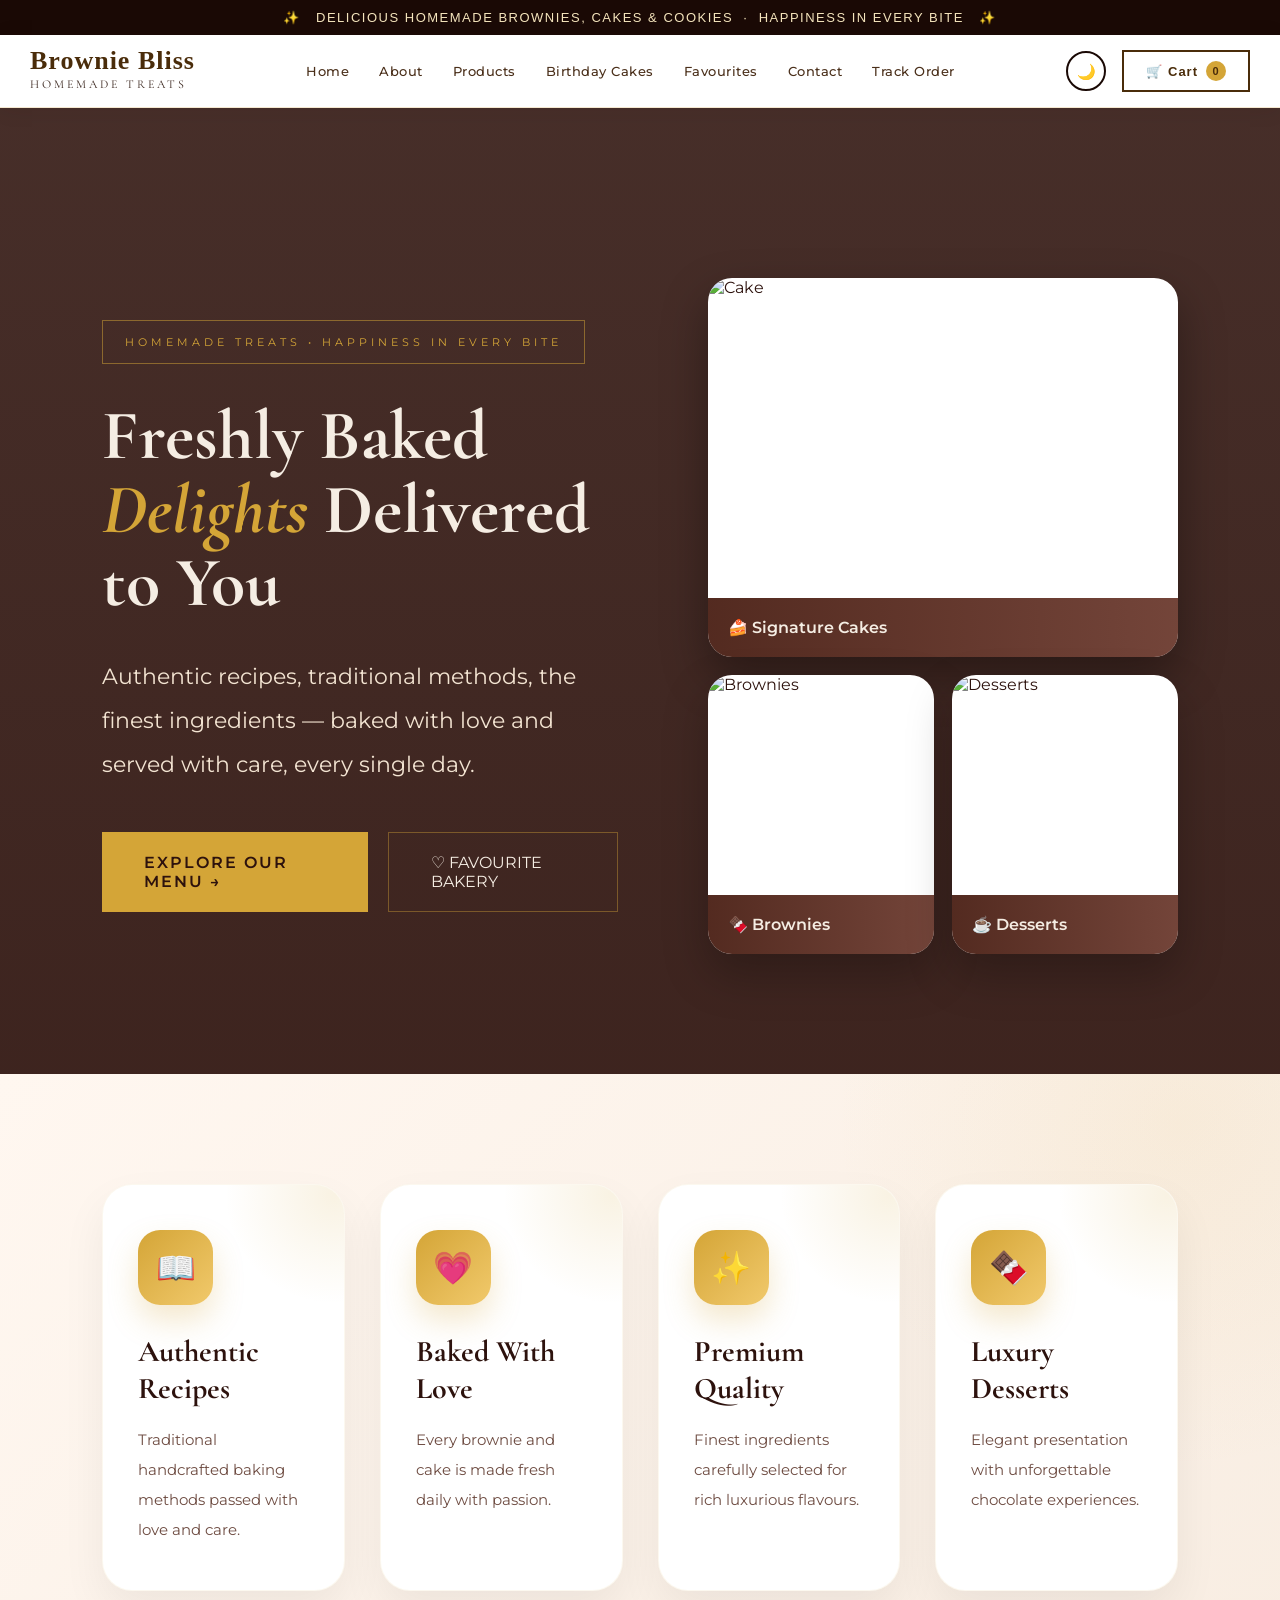
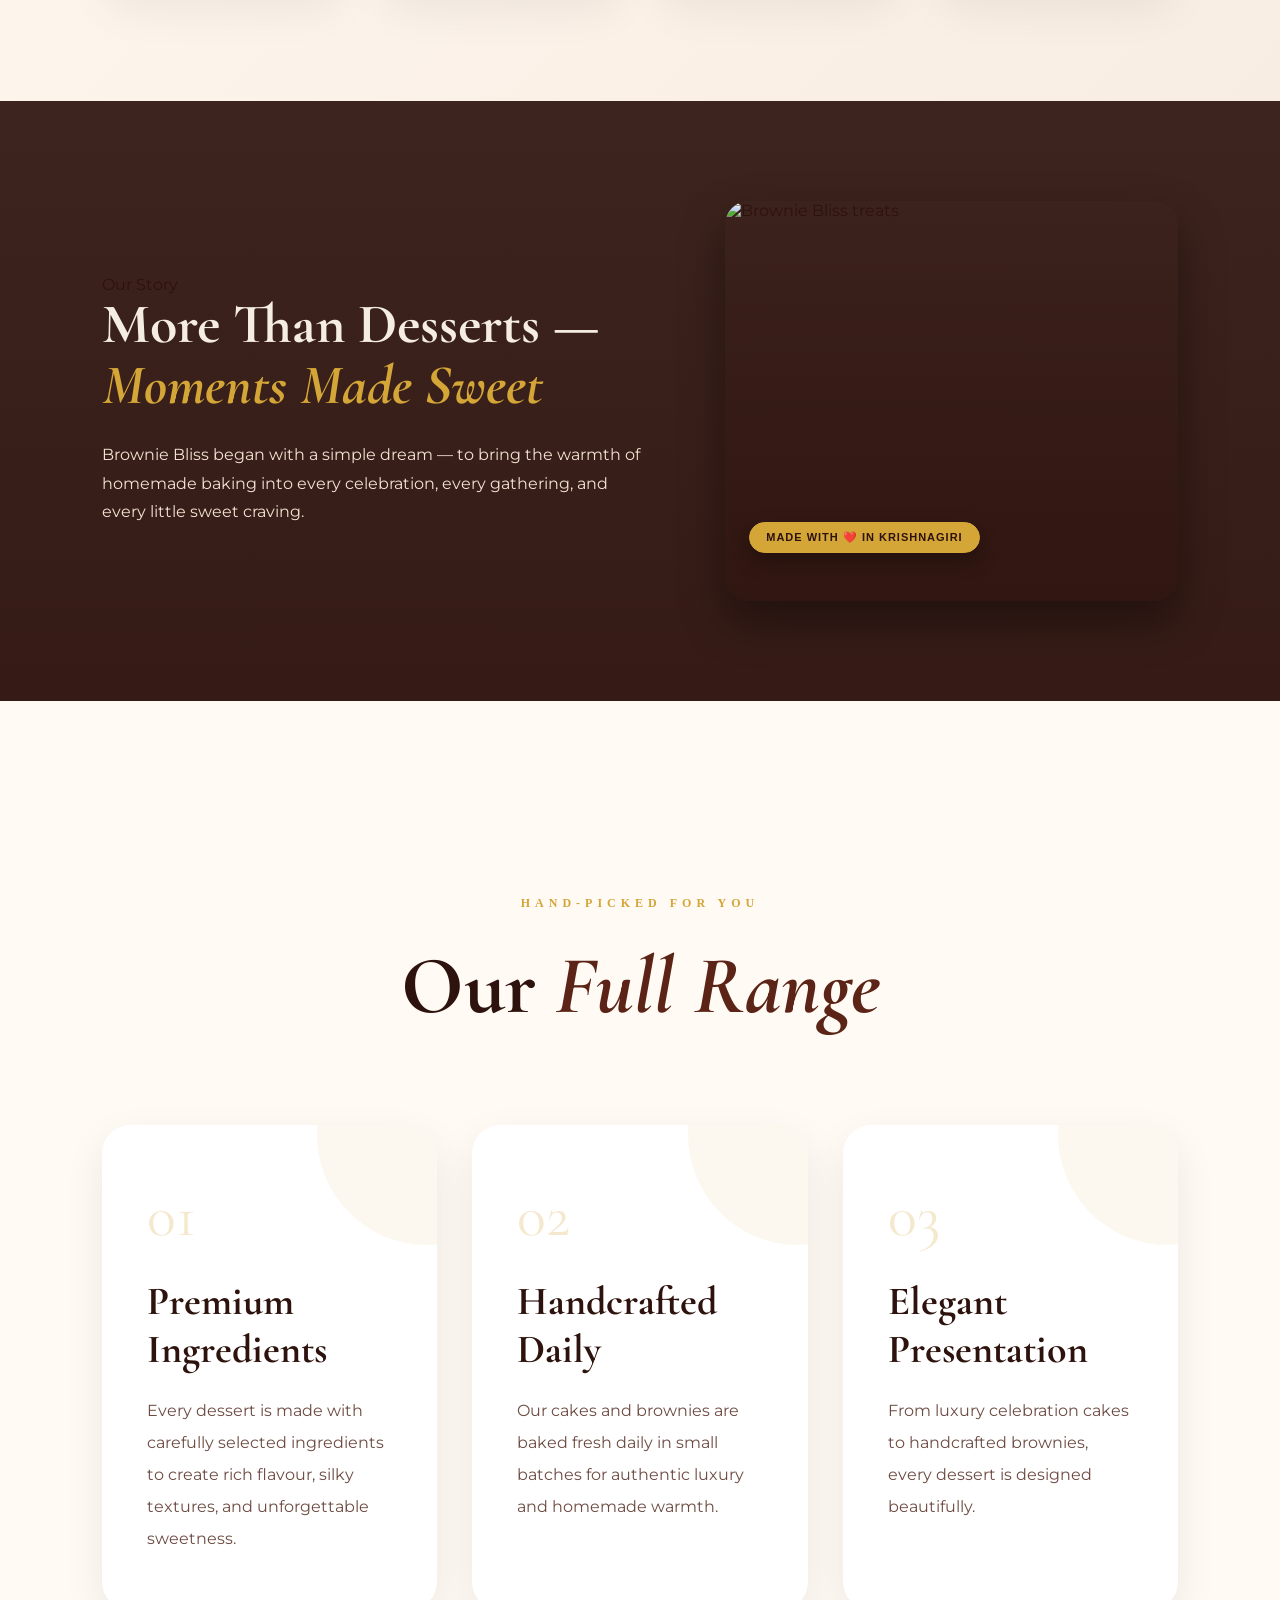
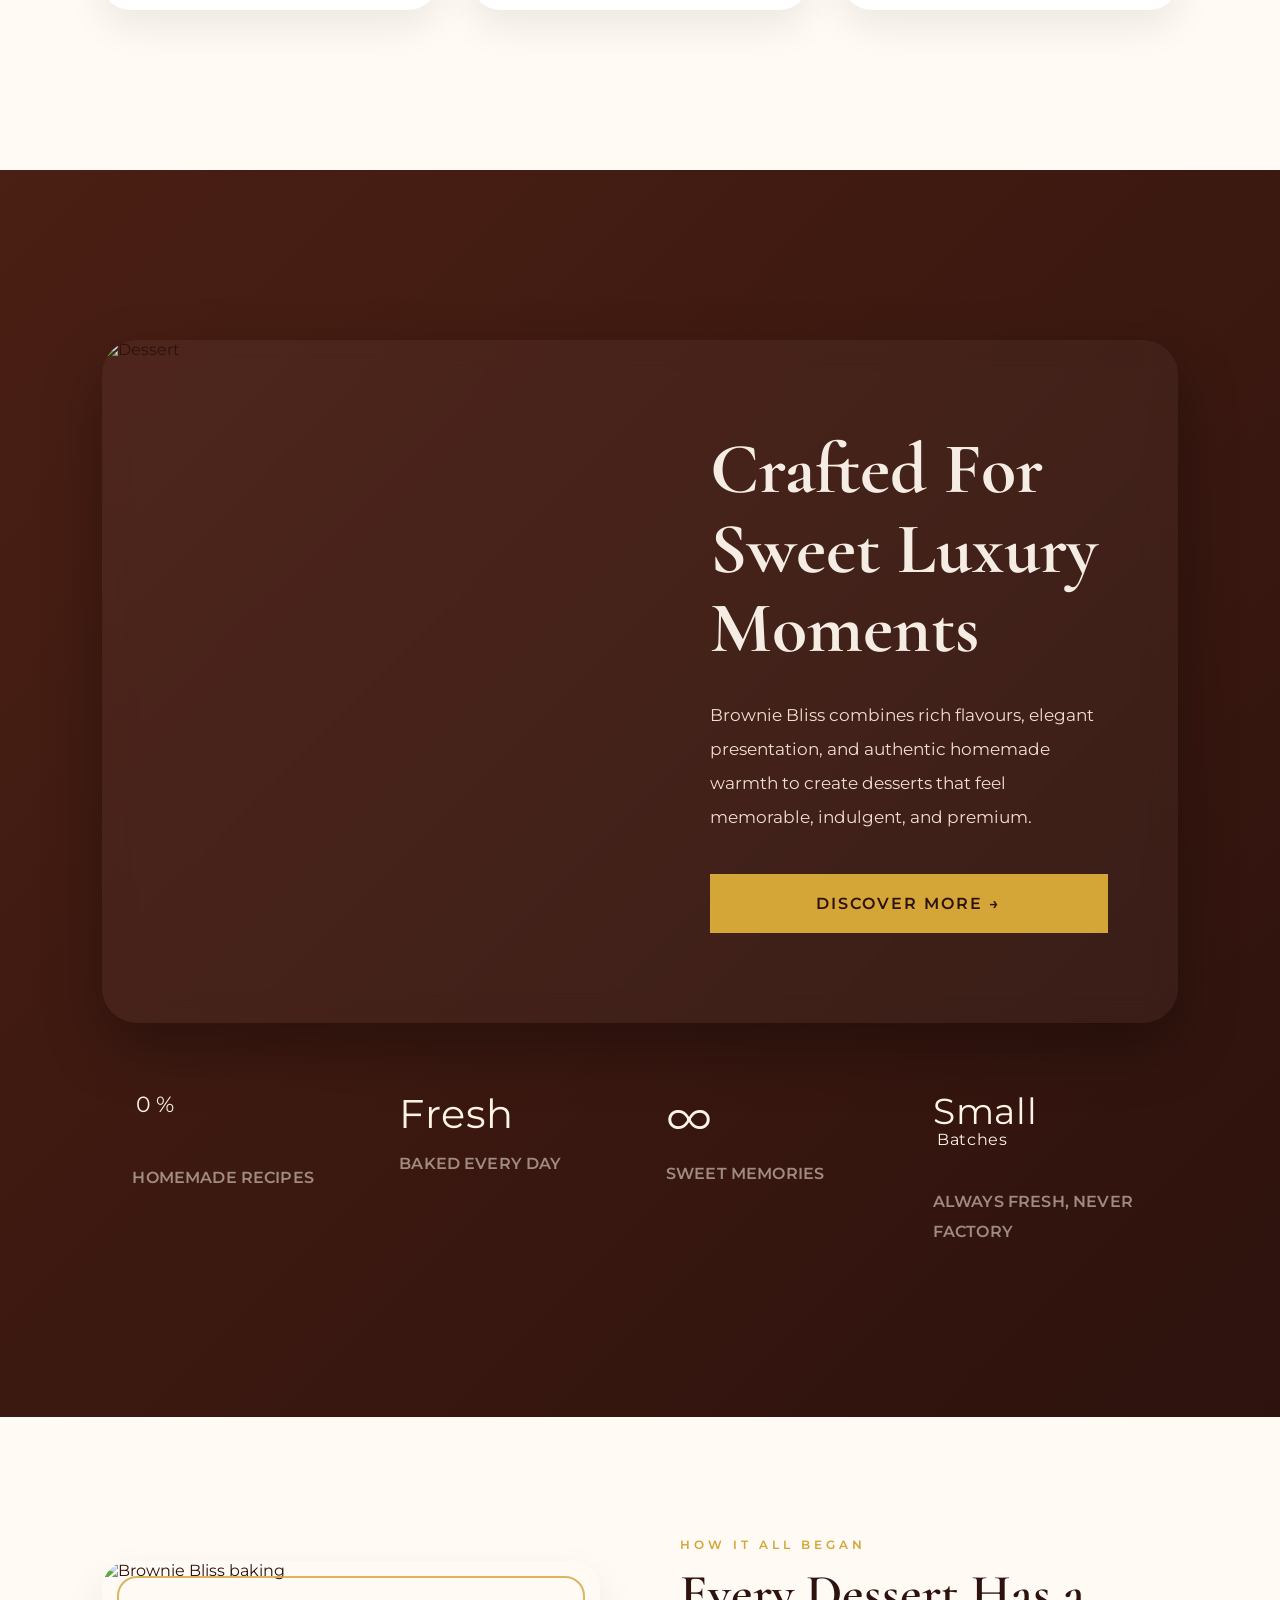
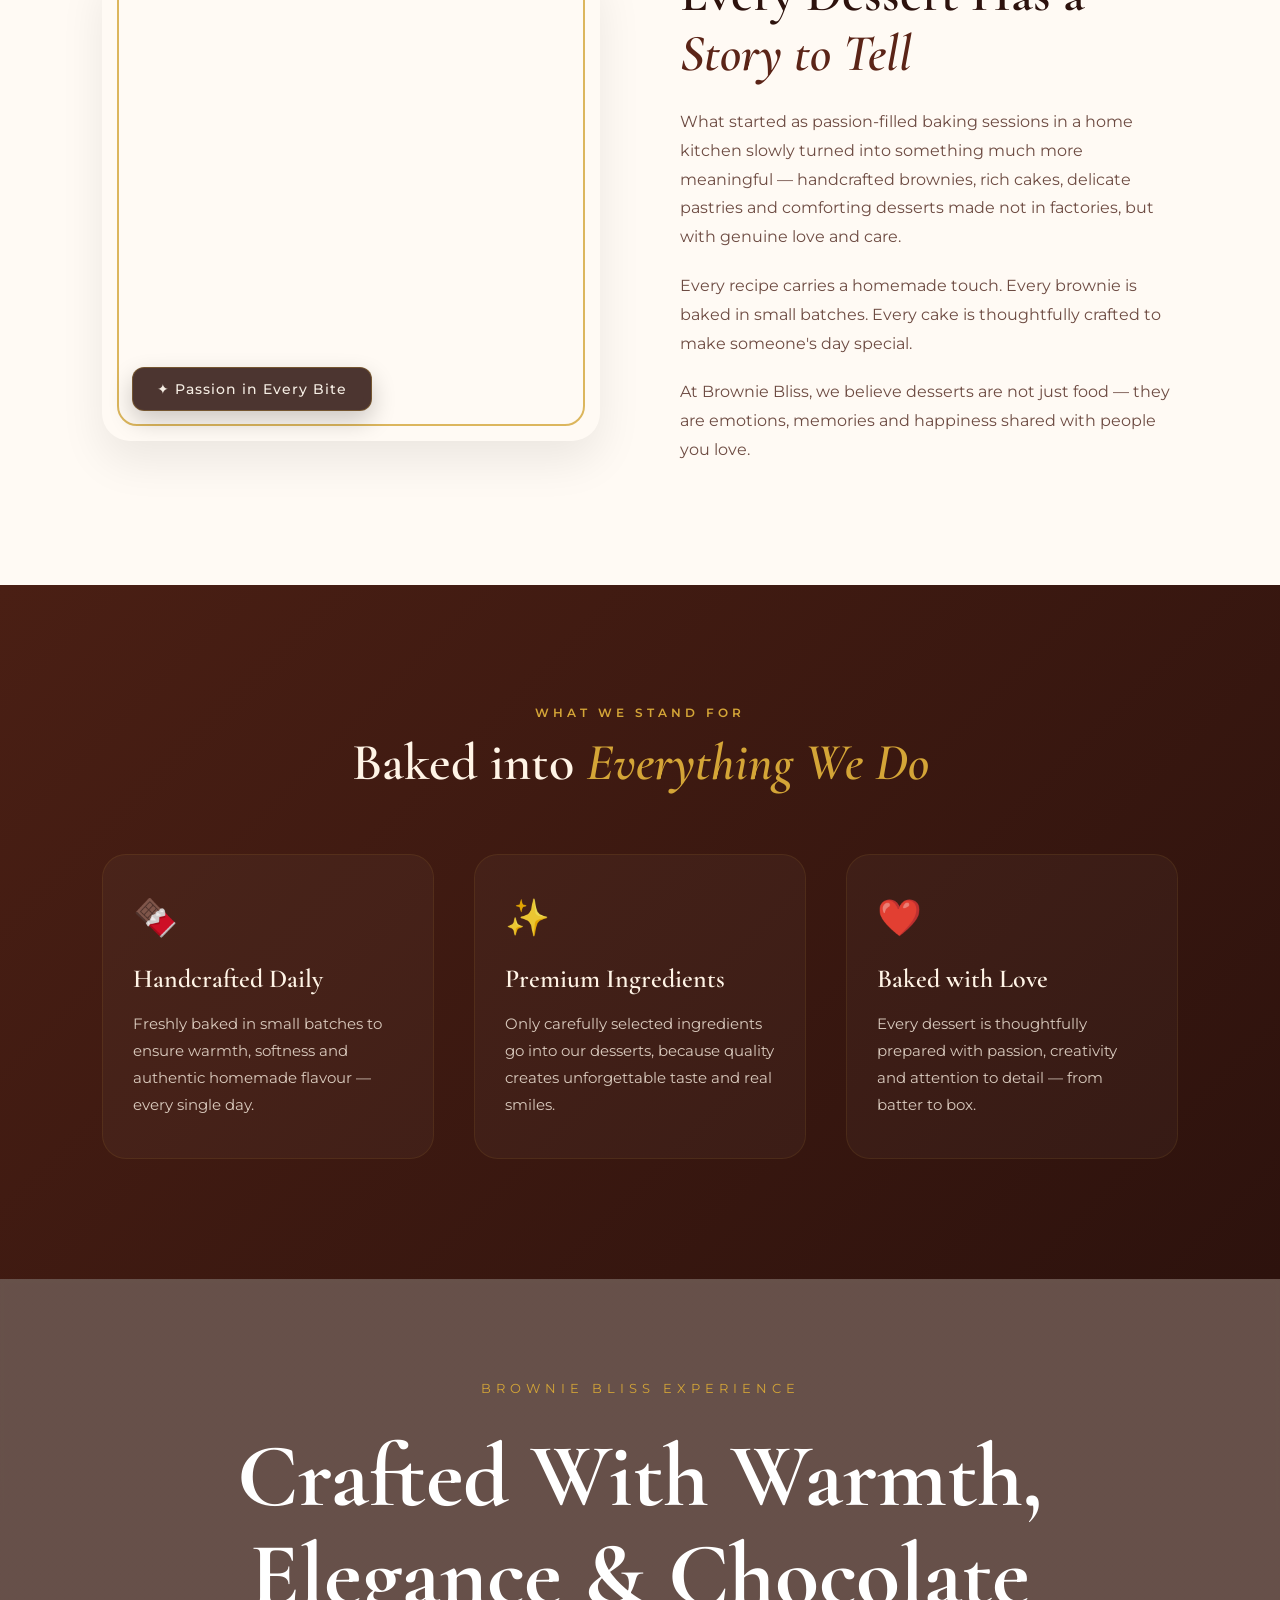
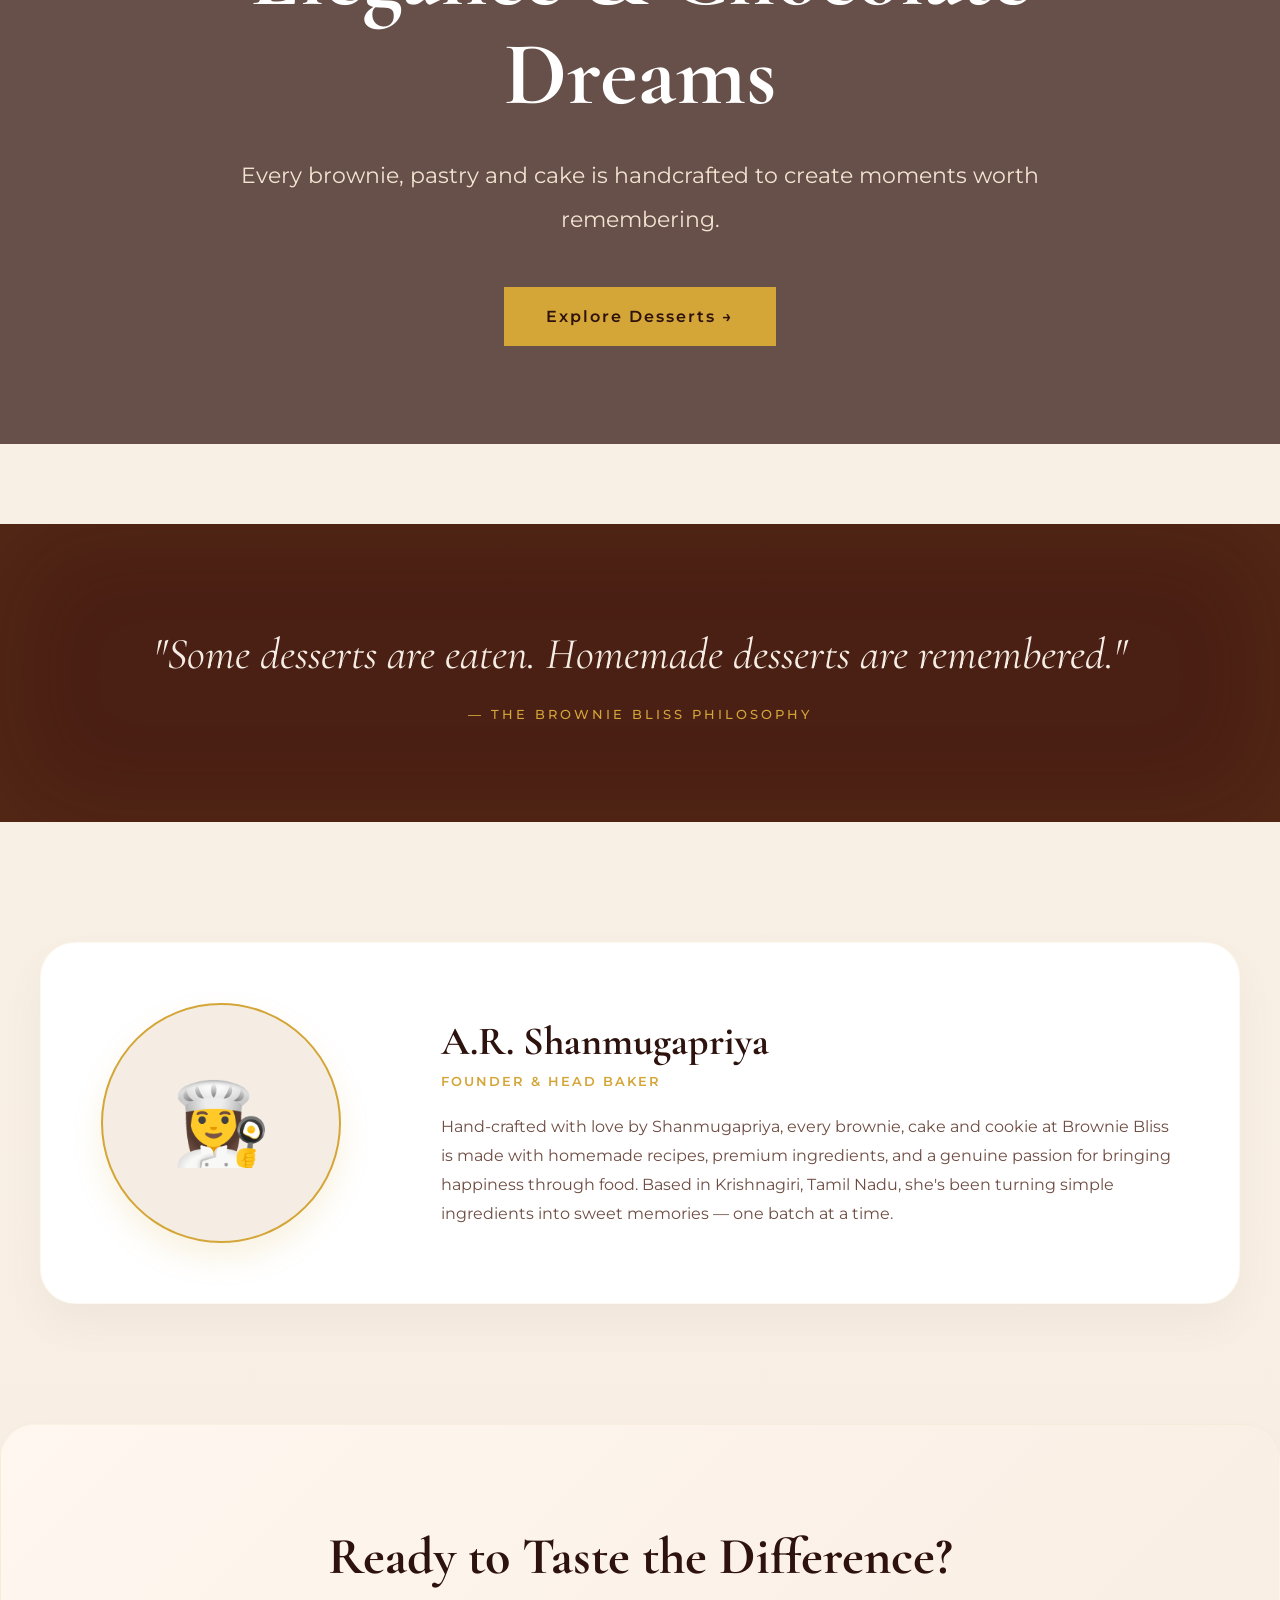
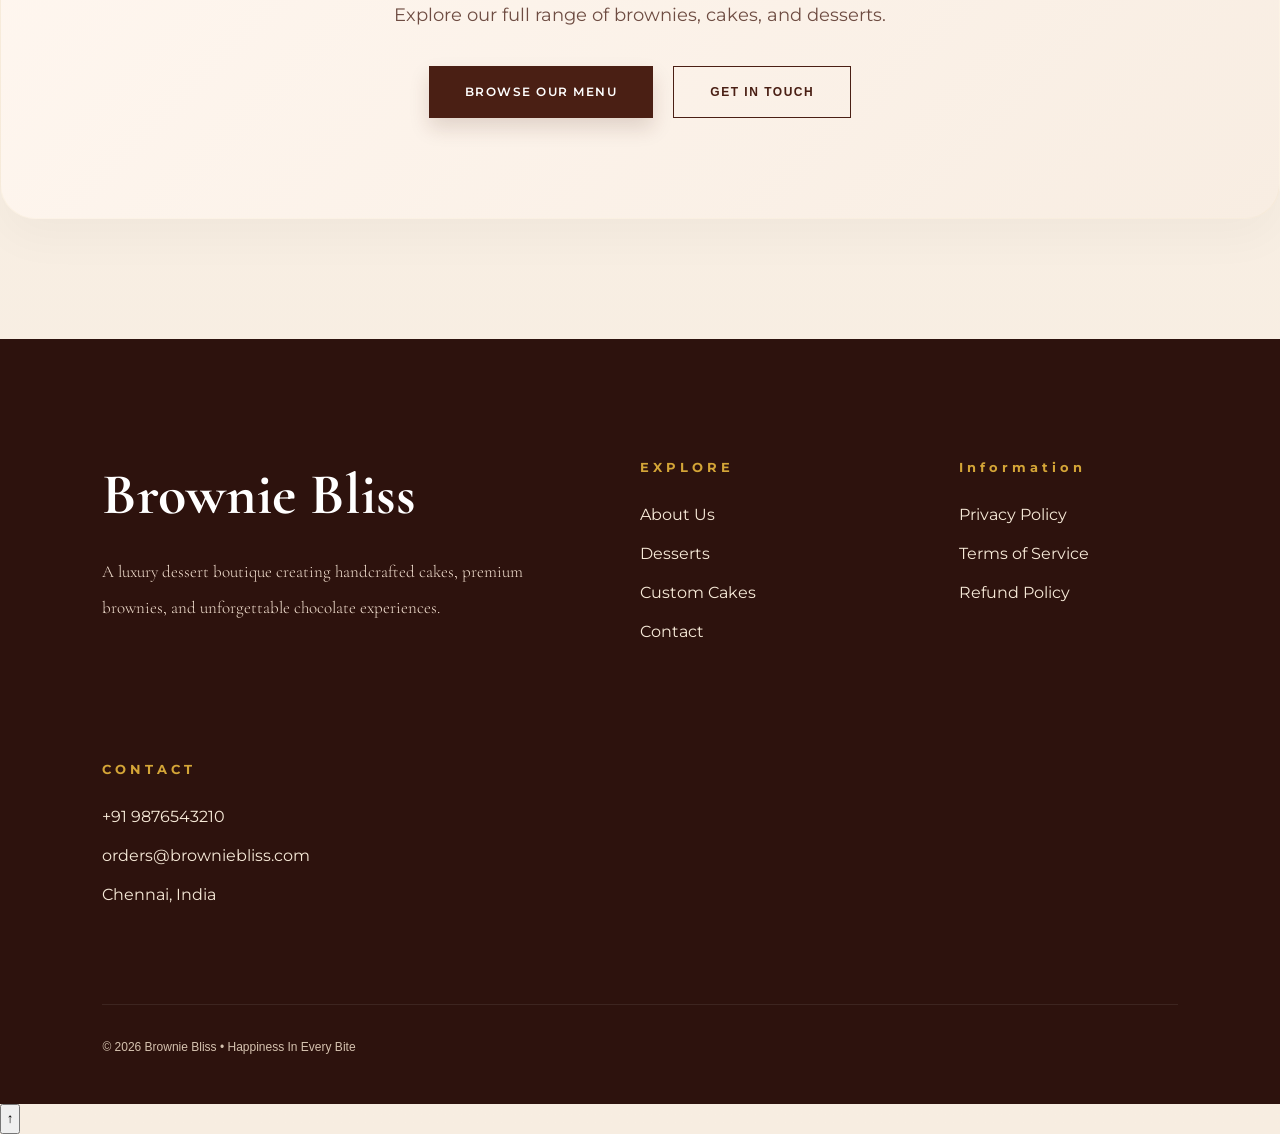
==== commit 91d22992: "fix: fix navigation contrast and formatting issues, uses color contrasting to the hero and story sec" ====
--- a/public/about.html
+++ b/public/about.html
@@ -108,7 +108,7 @@
        NAVBAR
     ========================= */
 
-    header{
+    /* header{
       position:fixed;
       width:100%;
       top:0;
@@ -184,6 +184,136 @@
     nav a:hover::after{
       width:100%;
     }
+ */
+
+
+
+header {
+  background: var(--white);
+  border-bottom: 1px solid var(--cream-dark);
+  position: sticky;
+  top: 0;
+  z-index: 1000;
+  box-shadow: 0 2px 20px rgba(44, 24, 16, 0.08);
+
+}
+
+.header-inner {
+  max-width: 1300px;
+  margin: 0 auto;
+  padding: 0 30px;
+  display: flex;
+  align-items: center;
+  justify-content: space-between;
+  height: 72px;
+}
+
+.logo {
+  display: flex;
+  flex-direction: column;
+  line-height: 1;
+}
+
+.logo-name {
+  font-family: "Playfair Display", serif;
+  font-size: 26px;
+  font-weight: 700;
+  color: var(--color-primary);
+  letter-spacing: 1px;
+  margin-bottom: 4px;
+  padding-top: 5px;
+}
+
+.logo-sub {
+  font-family: "Cormorant Garamond", serif;
+  font-size: 12px;
+  letter-spacing: 3px;
+  color: #39251d;
+  text-transform: uppercase;
+  margin-bottom: 10px;
+  
+}
+
+nav {
+  display: flex;
+  gap: 30px;
+  align-items: center;
+}
+
+nav a {
+  text-decoration: none;
+  color: var(--text-mid);
+  font-size: 13px;
+  letter-spacing: 0.5px;
+  font-weight: 500;
+  transition: color 0.2s;
+  position: relative;
+}
+
+nav a::after {
+  content: "";
+  position: absolute;
+  bottom: -3px;
+  left: 0;
+  right: 0;
+  height: 1px;
+  background: var(--gold);
+  transform: scaleX(0);
+  transition: transform 0.25s;
+}
+
+nav a:hover::after {
+  transform: scaleX(1);
+}
+
+nav a:hover {
+  color: var(--color-primary);
+}
+
+.header-actions {
+  display: flex;
+  gap: 16px;
+  align-items: center;
+}
+
+.cart-btn {
+  position: relative;
+  background: none;
+  border: 2px solid var(--color-primary);
+  color: var(--color-primary);
+  padding: 9px 22px;
+  font-family: "DM Sans", sans-serif;
+  font-size: 13px;
+  font-weight: 600;
+  letter-spacing: 1px;
+  cursor: pointer;
+  transition: all 0.2s;
+  border-radius: 0;
+  display: flex;
+  align-items: center;
+  gap: 8px;
+}
+
+.cart-btn:hover {
+  background: var(--color-primary);
+  color: var(--white);
+}
+
+.cart-count {
+  background: var(--gold);
+  color: var(--color-primary);
+  border-radius: 50%;
+  width: 20px;
+  height: 20px;
+  font-size: 11px;
+  font-weight: 700;
+  display: flex;
+  align-items: center;
+  justify-content: center;
+}
+
+
+
 
     /* =========================
        HERO
@@ -2192,7 +2322,87 @@
 
   </footer>
 
-  <button id="scrollTopBtn" onclick="scrollToTop()">↑</button>
+  <button id="scrollTopBtn" onclick="scrollToTop()" style="height: 30px; width: 20px;">↑</button>
   <script src="script.js"></script>
+  <div id="bb-cursor"></div>
+
+  <script>
+    /* =========================================
+   BROWNIE BLISS ANIMATED CURSOR
+========================================= */
+
+const bbCursor = document.getElementById("bb-cursor");
+
+let mouseX = 0;
+let mouseY = 0;
+
+let currentX = 0;
+let currentY = 0;
+
+/* Track Mouse */
+
+document.addEventListener("mousemove", (e) => {
+  mouseX = e.clientX;
+  mouseY = e.clientY;
+});
+
+/* Smooth Cursor Animation */
+
+function animateCursor() {
+  currentX += (mouseX - currentX) * 0.15;
+  currentY += (mouseY - currentY) * 0.15;
+
+  bbCursor.style.left = currentX + "px";
+  bbCursor.style.top = currentY + "px";
+
+  requestAnimationFrame(animateCursor);
+}
+
+animateCursor();
+
+/* Hover Effect */
+
+document.querySelectorAll(
+  "a, button, input, textarea, select, .hero-card, .review-card"
+).forEach((el) => {
+
+  el.addEventListener("mouseenter", () => {
+    bbCursor.classList.add("hover");
+  });
+
+  el.addEventListener("mouseleave", () => {
+    bbCursor.classList.remove("hover");
+  });
+
+});
+
+
+
+/* Scroll Animation */
+
+let scrollTimer;
+
+window.addEventListener("scroll", () => {
+
+  bbCursor.classList.add("scroll-glow");
+
+  clearTimeout(scrollTimer);
+
+  scrollTimer = setTimeout(() => {
+    bbCursor.classList.remove("scroll-glow");
+  }, 180);
+
+});
+
+/* Hide when mouse leaves window */
+
+document.addEventListener("mouseleave", () => {
+  bbCursor.style.opacity = "0";
+});
+
+document.addEventListener("mouseenter", () => {
+  bbCursor.style.opacity = "1";
+});
+  </script>
 </body>
 </html>
--- a/public/style.css
+++ b/public/style.css
@@ -1,18 +1,16 @@
-style.css
-
-html {
+style.css html {
   scroll-behavior: smooth;
 }
 
 :root {
-  --color-primary: #4A2C0A;
-  --brown-mid: #3C1E14;
-  --color-accent: #D2691E;
-  --brand-red: #8B0000;
-  --gold: #D4AF37;
-  --gold-light: #F4E4BC;
-  --cream: #FFF9F2;
-  --cream-dark: #F5E8D0;
+  --color-primary: #4a2c0a;
+  --brown-mid: #3c1e14;
+  --color-accent: #d2691e;
+  --brand-red: #8b0000;
+  --gold: #d4af37;
+  --gold-light: #f4e4bc;
+  --cream: #fff9f2;
+  --cream-dark: #f5e8d0;
   --text-dark: #1a0f08;
   --text-mid: #4a2f1a;
   --white: #fff;
@@ -42,7 +40,6 @@
   --glass-border: rgba(255, 255, 255, 0.15);
 }
 
-
 * {
   margin: 0;
   padding: 0;
@@ -52,10 +49,10 @@
 body {
   background: var(--cream);
   color: var(--text-dark);
-  font-family: 'DM Sans', sans-serif;
+  font-family: "DM Sans", sans-serif;
   overflow-x: hidden;
-  width:100%;
-  max-width:100%;
+  width: 100%;
+  max-width: 100%;
 }
 
 /* ANNOUNCEMENT BAR */
@@ -66,7 +63,7 @@
   padding: 10px 20px;
   font-size: 13px;
   letter-spacing: 1.5px;
-  font-family: 'DM Sans', sans-serif;
+  font-family: "DM Sans", sans-serif;
   font-weight: 400;
 }
 
@@ -78,6 +75,7 @@
   top: 0;
   z-index: 1000;
   box-shadow: 0 2px 20px rgba(44, 24, 16, 0.08);
+
 }
 
 .header-inner {
@@ -97,21 +95,23 @@
 }
 
 .logo-name {
-  font-family: 'Playfair Display', serif;
+  font-family: "Playfair Display", serif;
   font-size: 26px;
   font-weight: 700;
   color: var(--color-primary);
   letter-spacing: 1px;
   margin-bottom: 4px;
+  padding-top: 5px;
 }
 
 .logo-sub {
-  font-family: 'Cormorant Garamond', serif;
-  font-size: 11px;
+  font-family: "Cormorant Garamond", serif;
+  font-size: 12px;
   letter-spacing: 3px;
-  color: var(--gold);
+  color: #39251d;
   text-transform: uppercase;
-  margin-bottom: 15px;
+  margin-bottom: 10px;
+  
 }
 
 nav {
@@ -131,7 +131,7 @@
 }
 
 nav a::after {
-  content: '';
+  content: "";
   position: absolute;
   bottom: -3px;
   left: 0;
@@ -162,7 +162,7 @@
   border: 2px solid var(--color-primary);
   color: var(--color-primary);
   padding: 9px 22px;
-  font-family: 'DM Sans', sans-serif;
+  font-family: "DM Sans", sans-serif;
   font-size: 13px;
   font-weight: 600;
   letter-spacing: 1px;
@@ -206,16 +206,30 @@
   position: absolute;
   inset: 0;
   background:
-    radial-gradient(ellipse at 30% 50%, rgba(201, 169, 110, 0.15) 0%, transparent 60%),
-    radial-gradient(ellipse at 80% 20%, rgba(139, 69, 19, 0.3) 0%, transparent 50%),
-    linear-gradient(135deg, #2C1810 0%, #3d1f10 50%, #1a0c06 100%);
+    radial-gradient(
+      ellipse at 30% 50%,
+      rgba(201, 169, 110, 0.15) 0%,
+      transparent 60%
+    ),
+    radial-gradient(
+      ellipse at 80% 20%,
+      rgba(139, 69, 19, 0.3) 0%,
+      transparent 50%
+    ),
+    linear-gradient(135deg, #2c1810 0%, #3d1f10 50%, #1a0c06 100%);
 }
 
 .hero-pattern {
   position: absolute;
   inset: 0;
   opacity: 0.04;
-  background-image: repeating-linear-gradient(45deg, var(--gold) 0, var(--gold) 1px, transparent 0, transparent 50%);
+  background-image: repeating-linear-gradient(
+    45deg,
+    var(--gold) 0,
+    var(--gold) 1px,
+    transparent 0,
+    transparent 50%
+  );
   background-size: 20px 20px;
 }
 
@@ -244,11 +258,11 @@
   text-transform: uppercase;
   padding: 6px 16px;
   margin-bottom: 24px;
-  font-family: 'DM Sans', sans-serif;
+  font-family: "DM Sans", sans-serif;
 }
 
 .hero-title {
-  font-family: 'Playfair Display', serif;
+  font-family: "Playfair Display", serif;
   font-size: clamp(36px, 4vw, 56px);
   font-weight: 700;
   line-height: 1.15;
@@ -262,7 +276,7 @@
 }
 
 .hero-desc {
-  font-family: 'Cormorant Garamond', serif;
+  font-family: "Cormorant Garamond", serif;
   font-size: 18px;
   color: rgba(253, 246, 237, 0.7);
   line-height: 1.7;
@@ -286,12 +300,14 @@
   font-family: 'DM Sans', sans-serif;
   cursor: pointer;
   border: none;
+  cursor: pointer;
+  transition: 0.3s ease;
 }
 
 .hero-cta:hover {
   background: var(--cream);
   transform: translateY(-2px);
-  box-shadow: 0 8px 24px rgba(0, 0, 0, 0.3);
+  box-shadow: 0 10px 20px rgba(217, 119, 87, 0.3);
 }
 
 .hero-visual {
@@ -335,7 +351,7 @@
 
 .hero-card-label {
   padding: 14px 18px;
-  font-family: 'DM Sans', sans-serif;
+  font-family: "DM Sans", sans-serif;
   font-size: 13px;
   font-weight: 600;
   color: #fff;
@@ -343,17 +359,16 @@
   background: linear-gradient(to bottom, rgba(0, 0, 0, 0), rgba(0, 0, 0, 0.4));
 }
 
-.hero-content{
-  overflow:hidden;
-}
-
-.hero-visual{
-  max-width:100%;
+.hero-content {
+  overflow: hidden;
+}
+
+.hero-visual {
+  max-width: 100%;
 }
 
 /* VALUES STRIP */
 .values-strip {
-  background: var(--brown-mid);
   padding: 28px 30px;
 }
 
@@ -383,13 +398,13 @@
   font-size: 13px;
   font-weight: 600;
   letter-spacing: 0.5px;
-  font-family: 'DM Sans', sans-serif;
+  font-family: "DM Sans", sans-serif;
 }
 
 .value-text span {
   font-size: 11px;
   opacity: 0.65;
-  font-family: 'Cormorant Garamond', serif;
+  font-family: "Cormorant Garamond", serif;
   font-size: 13px;
 }
 
@@ -400,7 +415,7 @@
 }
 
 .section-label {
-  font-family: 'DM Sans', sans-serif;
+  font-family: "DM Sans", sans-serif;
   font-size: 10px;
   letter-spacing: 4px;
   color: var(--gold);
@@ -410,7 +425,7 @@
 }
 
 .section-title {
-  font-family: 'Playfair Display', serif;
+  font-family: "Playfair Display", serif;
   font-size: clamp(28px, 3vw, 40px);
   font-weight: 600;
   color: var(--color-primary);
@@ -464,7 +479,12 @@
 .cat-overlay {
   position: absolute;
   inset: 0;
-  background: linear-gradient(to top, rgba(44, 24, 16, 0.85) 0%, rgba(44, 24, 16, 0.1) 60%, transparent 100%);
+  background: linear-gradient(
+    to top,
+    rgba(44, 24, 16, 0.85) 0%,
+    rgba(44, 24, 16, 0.1) 60%,
+    transparent 100%
+  );
   display: flex;
   flex-direction: column;
   justify-content: flex-end;
@@ -473,11 +493,16 @@
 }
 
 .cat-card:hover .cat-overlay {
-  background: linear-gradient(to top, rgba(44, 24, 16, 0.95) 0%, rgba(44, 24, 16, 0.3) 60%, transparent 100%);
+  background: linear-gradient(
+    to top,
+    rgba(44, 24, 16, 0.95) 0%,
+    rgba(44, 24, 16, 0.3) 60%,
+    transparent 100%
+  );
 }
 
 .cat-name {
-  font-family: 'Playfair Display', serif;
+  font-family: "Playfair Display", serif;
   font-size: 20px;
   font-weight: 600;
   color: var(--white);
@@ -488,7 +513,7 @@
   font-size: 12px;
   color: var(--gold-light);
   letter-spacing: 1px;
-  font-family: 'DM Sans', sans-serif;
+  font-family: "DM Sans", sans-serif;
 }
 
 .cat-arrow {
@@ -538,7 +563,7 @@
   border: 1px solid var(--brown-mid);
   background: none;
   color: var(--brown-mid);
-  font-family: 'DM Sans', sans-serif;
+  font-family: "DM Sans", sans-serif;
   font-size: 12px;
   letter-spacing: 1px;
   cursor: pointer;
@@ -553,23 +578,30 @@
   border-color: var(--color-primary);
 }
 
-.products-grid,
-.all-products-grid {
+#productsGrid{
   display: grid;
-  grid-template-columns: repeat(auto-fill, minmax(240px, 240px));
+  grid-template-columns: repeat(4, 1fr);
   justify-content: center;
   gap: 28px;
   width: 100%;
 }
+ .all-products-grid {
+  display: grid;
+  grid-template-columns: 1fr 1fr 1fr 1fr;
+  justify-content: center;
+  gap: 28px;
+  width: 100%;
+}
+
 
 /* Responsive adjustments */
-@media (max-width: 768px) {
+@media (max-width: 768px) {   
   .products-grid {
     grid-template-columns: repeat(2, 1fr);
   }
 }
 
-@media (max-width: 480px) {
+@media (max-width: 480px) {     
   .products-grid {
     grid-template-columns: 1fr;
   }
@@ -580,7 +612,9 @@
   border-radius: var(--radius-lg);
   overflow: hidden;
   box-shadow: var(--shadow-md);
-  transition: transform 0.3s ease, box-shadow 0.3s ease;
+  transition:
+    transform 0.3s ease,
+    box-shadow 0.3s ease;
   display: flex;
   flex-direction: column;
   height: 100%;
@@ -620,7 +654,7 @@
   text-transform: uppercase;
   padding: 5px 12px;
   font-weight: 700;
-  font-family: 'DM Sans', sans-serif;
+  font-family: "DM Sans", sans-serif;
   border-radius: 30px;
   box-shadow: 0 4px 12px rgba(212, 175, 55, 0.4);
   z-index: 10;
@@ -644,7 +678,10 @@
   align-items: center;
   justify-content: center;
   box-shadow: 0 6px 18px rgba(26, 9, 5, 0.15);
-  transition: transform 0.2s, background 0.2s, color 0.2s;
+  transition:
+    transform 0.2s,
+    background 0.2s,
+    color 0.2s;
 }
 
 .favorite-btn:hover {
@@ -681,7 +718,7 @@
   border: 1px solid rgba(212, 175, 55, 0.65);
   background: transparent;
   color: var(--gold-light);
-  font-family: 'DM Sans', sans-serif;
+  font-family: "DM Sans", sans-serif;
   font-size: 12px;
   font-weight: 700;
   letter-spacing: 1.2px;
@@ -719,12 +756,12 @@
   letter-spacing: 2px;
   color: var(--gold);
   text-transform: uppercase;
-  font-family: 'DM Sans', sans-serif;
+  font-family: "DM Sans", sans-serif;
   margin-bottom: 6px;
 }
 
 .product-name {
-  font-family: 'Playfair Display', serif;
+  font-family: "Playfair Display", serif;
   font-size: 16px;
   font-weight: 600;
   color: var(--color-primary);
@@ -733,7 +770,7 @@
 }
 
 .product-desc {
-  font-family: 'DM Sans', sans-serif;
+  font-family: "DM Sans", sans-serif;
   font-size: 12px;
   color: var(--text-mid);
   margin-bottom: 12px;
@@ -741,7 +778,7 @@
 }
 
 .product-price {
-  font-family: 'DM Sans', sans-serif;
+  font-family: "DM Sans", sans-serif;
   font-size: 18px;
   font-weight: 700;
   color: var(--color-accent);
@@ -754,7 +791,7 @@
   background: var(--color-primary);
   color: var(--cream);
   border: none;
-  font-family: 'DM Sans', sans-serif;
+  font-family: "DM Sans", sans-serif;
   font-size: 11px;
   letter-spacing: 2px;
   text-transform: uppercase;
@@ -795,7 +832,7 @@
   max-width: 560px;
   margin: 16px auto 0;
   color: var(--text-mid);
-  font-family: 'Cormorant Garamond', serif;
+  font-family: "Cormorant Garamond", serif;
   font-size: 20px;
   line-height: 1.6;
 }
@@ -840,7 +877,7 @@
 }
 
 .favourite-bakery-info h3 {
-  font-family: 'Playfair Display', serif;
+  font-family: "Playfair Display", serif;
   font-size: 26px;
   color: var(--brown-dark);
   margin-bottom: 8px;
@@ -867,7 +904,7 @@
 }
 
 .favourites-empty h2 {
-  font-family: 'Playfair Display', serif;
+  font-family: "Playfair Display", serif;
   color: var(--brown-dark);
   margin-bottom: 10px;
 }
@@ -894,7 +931,7 @@
 }
 
 .gifting-text p {
-  font-family: 'Cormorant Garamond', serif;
+  font-family: "Cormorant Garamond", serif;
   font-size: 18px;
   color: var(--text-mid);
   line-height: 1.8;
@@ -908,7 +945,7 @@
   border: 2px solid var(--color-primary);
   color: var(--color-primary);
   text-decoration: none;
-  font-family: 'DM Sans', sans-serif;
+  font-family: "DM Sans", sans-serif;
   font-size: 12px;
   letter-spacing: 1.5px;
   text-transform: uppercase;
@@ -936,6 +973,68 @@
   display: block;
 }
 
+/* Review Modal*/
+.modal{
+  display: none;
+  position: fixed;
+  z-index: 999;
+  justify-content: center;
+  align-items: center;
+  left: 0;
+  top: 0;
+  width: 100%;
+  height: 100%;
+  background-color: (--glass-border);
+  backdrop-filter: blur(2px);
+  -webkit-backdrop-filter: blur(2px);
+  transition:cubic-bezier(0.6, -0.28, 0.735, 0.045);
+}
+
+.modal-content{
+  background-color: var(--cream-dark);
+  padding: 24px;
+  border-radius: 16px;
+  width: 90%;
+  max-width: 450px;
+  position: relative;
+}
+
+textarea{
+  width: 100%;
+    height: 120px;
+    padding: 10px;
+    border-radius: 12px;
+    border: 1px solid #ccc;
+    resize: none;
+    font-size: 14px;
+    color: var(--text-dark);
+    margin-bottom: 16px;
+}
+
+.submit-btn{
+   padding: 10px 18px;
+    border: none;
+    border-radius: 10px;
+    cursor: pointer;
+    background-color: var(--brown-mid);
+    color: var(--cream);
+    font-weight: bold;
+}
+
+.submit-btn:hover{
+  background: var(--brown-mid);
+  transform: translateY(-2px);
+  box-shadow: 0 10px 20px rgba(217, 119, 87, 0.3);
+}
+
+.close-btn{
+   position: absolute;
+    top: 10px;
+    right: 14px;
+    font-size: 24px;
+    cursor: pointer;
+}
+
 /* FOOTER */
 footer {
   background: var(--color-primary);
@@ -970,13 +1069,13 @@
   font-size: 13px;
   line-height: 1.7;
   margin-top: 16px;
-  font-family: 'Cormorant Garamond', serif;
+  font-family: "Cormorant Garamond", serif;
   font-size: 15px;
   font-weight: 300;
 }
 
 .footer-col h4 {
-  font-family: 'DM Sans', sans-serif;
+  font-family: "DM Sans", sans-serif;
   font-size: 11px;
   letter-spacing: 2px;
   text-transform: uppercase;
@@ -992,7 +1091,7 @@
   font-size: 13px;
   margin-bottom: 9px;
   transition: color 0.2s;
-  font-family: 'DM Sans', sans-serif;
+  font-family: "DM Sans", sans-serif;
 }
 
 .footer-col a:hover {
@@ -1005,7 +1104,7 @@
   align-items: center;
   font-size: 12px;
   color: rgba(253, 246, 237, 0.4);
-  font-family: 'DM Sans', sans-serif;
+  font-family: "DM Sans", sans-serif;
 }
 
 html {
@@ -1072,7 +1171,7 @@
 }
 
 .cart-title {
-  font-family: 'Playfair Display', serif;
+  font-family: "Playfair Display", serif;
   font-size: 20px;
   font-weight: 600;
 }
@@ -1102,7 +1201,7 @@
   text-align: center;
   padding: 60px 20px;
   color: var(--text-mid);
-  font-family: 'Cormorant Garamond', serif;
+  font-family: "Cormorant Garamond", serif;
   font-size: 18px;
   opacity: 0.6;
 }
@@ -1143,7 +1242,7 @@
 }
 
 .cart-item-name {
-  font-family: 'Playfair Display', serif;
+  font-family: "Playfair Display", serif;
   font-size: 14px;
   font-weight: 600;
   color: var(--brown-dark);
@@ -1154,7 +1253,7 @@
   font-size: 13px;
   color: var(--brown-warm);
   font-weight: 600;
-  font-family: 'DM Sans', sans-serif;
+  font-family: "DM Sans", sans-serif;
 }
 
 .cart-qty {
@@ -1176,7 +1275,7 @@
   align-items: center;
   justify-content: center;
   transition: all 0.15s;
-  font-family: 'DM Sans', sans-serif;
+  font-family: "DM Sans", sans-serif;
 }
 
 .qty-btn:hover {
@@ -1190,7 +1289,7 @@
   font-weight: 600;
   min-width: 20px;
   text-align: center;
-  font-family: 'DM Sans', sans-serif;
+  font-family: "DM Sans", sans-serif;
 }
 
 .cart-item-remove {
@@ -1222,7 +1321,7 @@
 }
 
 .cart-total-label {
-  font-family: 'DM Sans', sans-serif;
+  font-family: "DM Sans", sans-serif;
   font-size: 13px;
   color: var(--text-mid);
   letter-spacing: 1px;
@@ -1231,7 +1330,7 @@
 }
 
 .cart-total-amt {
-  font-family: 'Playfair Display', serif;
+  font-family: "Playfair Display", serif;
   font-size: 22px;
   font-weight: 700;
   color: var(--brown-dark);
@@ -1240,10 +1339,10 @@
 .whatsapp-btn {
   width: 100%;
   padding: 16px;
-  background: #25D366;
+  background: #25d366;
   color: white;
   border: none;
-  font-family: 'DM Sans', sans-serif;
+  font-family: "DM Sans", sans-serif;
   font-size: 14px;
   font-weight: 700;
   letter-spacing: 1px;
@@ -1274,7 +1373,7 @@
   color: var(--text-mid);
   opacity: 0.6;
   margin-top: 10px;
-  font-family: 'DM Sans', sans-serif;
+  font-family: "DM Sans", sans-serif;
 }
 
 /* TOAST */
@@ -1285,7 +1384,7 @@
   background: var(--brown-dark);
   color: var(--cream);
   padding: 14px 20px;
-  font-family: 'DM Sans', sans-serif;
+  font-family: "DM Sans", sans-serif;
   font-size: 13px;
   font-weight: 500;
   border-left: 3px solid var(--gold);
@@ -1339,7 +1438,7 @@
 }
 
 .phone-modal h3 {
-  font-family: 'Playfair Display', serif;
+  font-family: "Playfair Display", serif;
   font-size: 22px;
   color: var(--brown-dark);
   margin-bottom: 8px;
@@ -1349,7 +1448,7 @@
   font-size: 14px;
   color: var(--text-mid);
   margin-bottom: 24px;
-  font-family: 'Cormorant Garamond', serif;
+  font-family: "Cormorant Garamond", serif;
   font-size: 16px;
 }
 
@@ -1368,7 +1467,7 @@
   padding: 12px 14px;
   background: var(--cream-dark);
   color: var(--text-mid);
-  font-family: 'DM Sans', sans-serif;
+  font-family: "DM Sans", sans-serif;
   font-size: 14px;
   font-weight: 600;
 }
@@ -1378,7 +1477,7 @@
   padding: 12px 14px;
   border: none;
   outline: none;
-  font-family: 'DM Sans', sans-serif;
+  font-family: "DM Sans", sans-serif;
   font-size: 15px;
   color: var(--brown-dark);
   background: white;
@@ -1395,7 +1494,7 @@
   background: none;
   border: 1px solid var(--cream-dark);
   color: var(--text-mid);
-  font-family: 'DM Sans', sans-serif;
+  font-family: "DM Sans", sans-serif;
   font-size: 13px;
   cursor: pointer;
   transition: all 0.2s;
@@ -1408,10 +1507,10 @@
 .modal-confirm {
   flex: 2;
   padding: 12px;
-  background: #25D366;
+  background: #25d366;
   color: white;
   border: none;
-  font-family: 'DM Sans', sans-serif;
+  font-family: "DM Sans", sans-serif;
   font-size: 13px;
   font-weight: 700;
   cursor: pointer;
@@ -1496,43 +1595,44 @@
 
 @media (max-width: 600px) {
   /* Footer Mobile Fix */
-footer {
+  footer {
     overflow-x: hidden;
-}
-
-.footer-inner {
+  }
+
+  .footer-inner {
     overflow-x: hidden;
     padding: 0 15px;
-}
-
-.footer-top {
+  }
+
+  .footer-top {
     grid-template-columns: 1fr !important;
     gap: 20px;
-}
-.btn, button {
+  }
+  .btn,
+  button {
     white-space: nowrap;
-}
-
-.footer-col a {
+  }
+
+  .footer-col a {
     word-break: break-word;
     overflow-wrap: break-word;
     white-space: normal;
-}
-
-.footer-brand p {
+  }
+
+  .footer-brand p {
     word-break: break-word;
-}
-
-.footer-bottom {
+  }
+
+  .footer-bottom {
     flex-direction: column;
     text-align: center;
     gap: 8px;
     word-break: break-word;
-}
-.footer-col a {
+  }
+  .footer-col a {
     word-break: break-all;
     font-size: 13px;
-}
+  }
   .header-inner {
     padding: 0 15px;
   }
@@ -1707,7 +1807,7 @@
 }
 
 .checkout-title {
-  font-family: 'Playfair Display', serif;
+  font-family: "Playfair Display", serif;
   font-size: 24px;
   color: var(--brown-dark);
   margin-bottom: 8px;
@@ -1722,6 +1822,10 @@
 
 .form-group {
   margin-bottom: 20px;
+}
+
+.form-actions {
+  margin-top: 5px;
 }
 
 .form-group label {
@@ -1734,13 +1838,18 @@
   font-weight: 700;
 }
 
+.form-group textarea {
+  min-height: 130px;
+  resize: vertical;
+}
+
 .form-group input,
 .form-group textarea {
   width: 100%;
   padding: 12px 16px;
   border: 1px solid var(--cream-dark);
   border-radius: 2px;
-  font-family: 'DM Sans', sans-serif;
+  font-family: "DM Sans", sans-serif;
   font-size: 14px;
   outline: none;
   transition: border-color 0.2s;
@@ -1846,7 +1955,7 @@
 .confirm-total strong {
   font-size: 20px;
   color: var(--brown-dark);
-  font-family: 'Playfair Display', serif;
+  font-family: "Playfair Display", serif;
 }
 
 .demo-note {
@@ -1857,7 +1966,6 @@
   text-align: center;
   color: var(--brown-dark);
 }
-
 
 /* --- ADMIN PANEL STYLES --- */
 .admin-page {
@@ -1923,7 +2031,7 @@
 }
 
 .stat-value {
-  font-family: 'Playfair Display', serif;
+  font-family: "Playfair Display", serif;
   font-size: 32px;
   font-weight: 700;
   color: var(--brown-dark);
@@ -1948,7 +2056,7 @@
 }
 
 .panel-head h2 {
-  font-family: 'Playfair Display', serif;
+  font-family: "Playfair Display", serif;
   color: var(--brown-dark);
 }
 
@@ -1956,7 +2064,7 @@
   padding: 8px 16px;
   border: 1px solid var(--cream-dark);
   background: none;
-  font-family: 'DM Sans', sans-serif;
+  font-family: "DM Sans", sans-serif;
   font-size: 12px;
   cursor: pointer;
   transition: all 0.2s;
@@ -1972,7 +2080,7 @@
 .orders-table {
   width: 100%;
   border-collapse: collapse;
-  font-family: 'DM Sans', sans-serif;
+  font-family: "DM Sans", sans-serif;
 }
 
 .orders-table th {
@@ -2034,7 +2142,7 @@
   padding: 6px 12px;
   border-radius: 4px;
   border: 1px solid var(--cream-dark);
-  font-family: 'DM Sans', sans-serif;
+  font-family: "DM Sans", sans-serif;
   background: white;
   outline: none;
 }
@@ -2045,7 +2153,7 @@
 }
 
 .btn-confirm {
-  background: #25D366;
+  background: #25d366;
   color: white;
   border: none;
   padding: 6px 12px;
@@ -2140,13 +2248,13 @@
 }
 
 .info-item span {
-  font-family: 'DM Sans', sans-serif;
+  font-family: "DM Sans", sans-serif;
   font-size: 15px;
   color: var(--brown-dark);
 }
 
 .items-list h4 {
-  font-family: 'Playfair Display', serif;
+  font-family: "Playfair Display", serif;
   margin-bottom: 16px;
   border-bottom: 1px solid var(--cream-dark);
   padding-bottom: 8px;
@@ -2176,7 +2284,7 @@
   padding: 20px;
   background: white;
   border: 1px solid #eee;
-  font-family: 'DM Sans', sans-serif;
+  font-family: "DM Sans", sans-serif;
 }
 
 .receipt-head {
@@ -2185,7 +2293,7 @@
 }
 
 .receipt-head h2 {
-  font-family: 'Playfair Display', serif;
+  font-family: "Playfair Display", serif;
   font-size: 28px;
   color: var(--brown-dark);
 }
@@ -2299,7 +2407,7 @@
   color: rgba(253, 246, 237, 0.7);
   font-size: 14px;
   cursor: pointer;
-  font-family: 'DM Sans', sans-serif;
+  font-family: "DM Sans", sans-serif;
   font-weight: 600;
   padding: 16px 24px;
   text-align: left;
@@ -2327,7 +2435,7 @@
 
 /* TRACK ORDER SPECIFIC */
 .track-page-body {
-  font-family: 'DM Sans', sans-serif;
+  font-family: "DM Sans", sans-serif;
   background: var(--cream);
   min-height: 100vh;
   display: flex;
@@ -2353,7 +2461,7 @@
 }
 
 .track-container h2 {
-  font-family: 'Playfair Display', serif;
+  font-family: "Playfair Display", serif;
   font-size: 32px;
   color: var(--brown-dark);
   margin-bottom: 10px;
@@ -2364,7 +2472,7 @@
   color: var(--text-mid);
   margin-bottom: 30px;
   text-align: center;
-  font-family: 'Cormorant Garamond', serif;
+  font-family: "Cormorant Garamond", serif;
   font-size: 18px;
 }
 
@@ -2380,7 +2488,7 @@
   border: 1px solid var(--cream-dark);
   border-radius: var(--radius-sm);
   font-size: 16px;
-  font-family: 'DM Sans', sans-serif;
+  font-family: "DM Sans", sans-serif;
   outline: none;
   background: var(--cream);
   color: var(--brown-dark);
@@ -2402,7 +2510,7 @@
   font-weight: 700;
   letter-spacing: 1px;
   text-transform: uppercase;
-  font-family: 'DM Sans', sans-serif;
+  font-family: "DM Sans", sans-serif;
   transition: all 0.3s;
 }
 
@@ -2422,7 +2530,7 @@
 }
 
 #result h3 {
-  font-family: 'Playfair Display', serif;
+  font-family: "Playfair Display", serif;
   color: var(--brown-dark);
   font-size: 24px;
   margin-bottom: 20px;
@@ -2506,7 +2614,7 @@
 }
 
 #result h4 {
-  font-family: 'DM Sans', sans-serif;
+  font-family: "DM Sans", sans-serif;
   color: var(--gold);
   font-size: 11px;
   letter-spacing: 1px;
@@ -2556,7 +2664,7 @@
 }
 
 .result-total td {
-  font-family: 'Playfair Display', serif;
+  font-family: "Playfair Display", serif;
   font-size: 22px;
   font-weight: 700;
   color: var(--brown-dark);
@@ -2570,7 +2678,6 @@
   text-decoration: none;
 }
 
-
 /* Toast Track Link */
 .toast-track-link {
   text-decoration: underline;
@@ -2580,61 +2687,61 @@
 }
 
 .track-error {
-    display: none;
-
-    min-height: 50px;
-    padding: 15px;
-    margin-top: 12px;
-    margin-bottom: 20px;
-
-    border: 1px solid #f1cdd2;
-    border-radius: var(--radius-sm);
-
-    text-align: center;
-    font-size: 14px;
-    font-weight: 500;
-
-    color: #8b2d2d;
-    background: #fff7f7;
+  display: none;
+
+  min-height: 50px;
+  padding: 15px;
+  margin-top: 12px;
+  margin-bottom: 20px;
+
+  border: 1px solid #f1cdd2;
+  border-radius: var(--radius-sm);
+
+  text-align: center;
+  font-size: 14px;
+  font-weight: 500;
+
+  color: #8b2d2d;
+  background: #fff7f7;
 }
 
 .track-error.show {
-    display: block;
-}
-
-.menu-toggle{
-  display:none;
-  background:none;
-  border:none;
-  font-size:28px;
-  cursor:pointer;
-  color:var(--brown-dark);
-}
-
-.mobile-menu{
-  display:none;
-  flex-direction:column;
-  background:white;
-  padding:15px;
-  position: sticky; 
-  top: 0;            
-  z-index: 999; 
+  display: block;
+}
+
+.menu-toggle {
+  display: none;
+  background: none;
+  border: none;
+  font-size: 28px;
+  cursor: pointer;
+  color: var(--brown-dark);
+}
+
+.mobile-menu {
+  display: none;
+  flex-direction: column;
+  background: white;
+  padding: 15px;
+  position: sticky;
+  top: 0;
+  z-index: 999;
 }
 .mobile-menu.show {
   display: flex !important;
   flex-direction: column;
 }
 
-.mobile-menu a{
-  text-decoration:none;
-  color:var(--brown-dark);
-  padding:10px 0;
-  border-bottom:1px solid #eee;
+.mobile-menu a {
+  text-decoration: none;
+  color: var(--brown-dark);
+  padding: 10px 0;
+  border-bottom: 1px solid #eee;
 }
 
 @media (max-width: 900px) {
   nav {
-    display: none !important;  /* add !important */
+    display: none !important; /* add !important */
   }
 
   .menu-toggle {
@@ -2648,14 +2755,14 @@
 }
 
 :root {
-  --brown-dark: #1A0905;
-  --brown-mid: #3C1E14;
-  --brown-warm: #5C2C1A;
-  --brand-red: #8B0000;
-  --gold: #D4AF37;
-  --gold-light: #F4E4BC;
-  --cream: #FFF9F2;
-  --cream-dark: #F5E8D0;
+  --brown-dark: #1a0905;
+  --brown-mid: #3c1e14;
+  --brown-warm: #5c2c1a;
+  --brand-red: #8b0000;
+  --gold: #d4af37;
+  --gold-light: #f4e4bc;
+  --cream: #fff9f2;
+  --cream-dark: #f5e8d0;
   --text-dark: #1a0f08;
   --text-mid: #4a2f1a;
   --white: #fff;
@@ -2678,7 +2785,7 @@
 body {
   background: var(--cream);
   color: var(--text-dark);
-  font-family: 'DM Sans', sans-serif;
+  font-family: "DM Sans", sans-serif;
   overflow-x: hidden;
 }
 
@@ -2690,7 +2797,7 @@
   padding: 10px 20px;
   font-size: 13px;
   letter-spacing: 1.5px;
-  font-family: 'DM Sans', sans-serif;
+  font-family: "DM Sans", sans-serif;
   font-weight: 400;
 }
 
@@ -2721,7 +2828,7 @@
 }
 
 .logo-name {
-  font-family: 'Playfair Display', serif;
+  font-family: "Playfair Display", serif;
   font-size: 26px;
   font-weight: 700;
   color: var(--brown-dark);
@@ -2729,7 +2836,7 @@
 }
 
 .logo-sub {
-  font-family: 'Cormorant Garamond', serif;
+  font-family: "Cormorant Garamond", serif;
   font-size: 11px;
   letter-spacing: 3px;
   color: var(--gold);
@@ -2753,7 +2860,7 @@
 }
 
 nav a::after {
-  content: '';
+  content: "";
   position: absolute;
   bottom: -3px;
   left: 0;
@@ -2784,7 +2891,7 @@
   border: 2px solid var(--brown-dark);
   color: var(--brown-dark);
   padding: 9px 22px;
-  font-family: 'DM Sans', sans-serif;
+  font-family: "DM Sans", sans-serif;
   font-size: 13px;
   font-weight: 600;
   letter-spacing: 1px;
@@ -2828,16 +2935,30 @@
   position: absolute;
   inset: 0;
   background:
-    radial-gradient(ellipse at 30% 50%, rgba(201, 169, 110, 0.15) 0%, transparent 60%),
-    radial-gradient(ellipse at 80% 20%, rgba(139, 69, 19, 0.3) 0%, transparent 50%),
-    linear-gradient(135deg, #2C1810 0%, #3d1f10 50%, #1a0c06 100%);
+    radial-gradient(
+      ellipse at 30% 50%,
+      rgba(201, 169, 110, 0.15) 0%,
+      transparent 60%
+    ),
+    radial-gradient(
+      ellipse at 80% 20%,
+      rgba(139, 69, 19, 0.3) 0%,
+      transparent 50%
+    ),
+    linear-gradient(135deg, #2c1810 0%, #3d1f10 50%, #1a0c06 100%);
 }
 
 .hero-pattern {
   position: absolute;
   inset: 0;
   opacity: 0.04;
-  background-image: repeating-linear-gradient(45deg, var(--gold) 0, var(--gold) 1px, transparent 0, transparent 50%);
+  background-image: repeating-linear-gradient(
+    45deg,
+    var(--gold) 0,
+    var(--gold) 1px,
+    transparent 0,
+    transparent 50%
+  );
   background-size: 20px 20px;
 }
 
@@ -2866,11 +2987,11 @@
   text-transform: uppercase;
   padding: 6px 16px;
   margin-bottom: 24px;
-  font-family: 'DM Sans', sans-serif;
+  font-family: "DM Sans", sans-serif;
 }
 
 .hero-title {
-  font-family: 'Playfair Display', serif;
+  font-family: "Playfair Display", serif;
   font-size: clamp(36px, 4vw, 56px);
   font-weight: 700;
   line-height: 1.15;
@@ -2884,7 +3005,7 @@
 }
 
 .hero-desc {
-  font-family: 'Cormorant Garamond', serif;
+  font-family: "Cormorant Garamond", serif;
   font-size: 18px;
   color: rgba(253, 246, 237, 0.7);
   line-height: 1.7;
@@ -2905,7 +3026,7 @@
   letter-spacing: 1.5px;
   text-transform: uppercase;
   transition: all 0.25s;
-  font-family: 'DM Sans', sans-serif;
+  font-family: "DM Sans", sans-serif;
   cursor: pointer;
   border: none;
 }
@@ -2957,7 +3078,7 @@
 
 .hero-card-label {
   padding: 14px 18px;
-  font-family: 'DM Sans', sans-serif;
+  font-family: "DM Sans", sans-serif;
   font-size: 13px;
   font-weight: 600;
   color: #fff;
@@ -2997,13 +3118,13 @@
   font-size: 13px;
   font-weight: 600;
   letter-spacing: 0.5px;
-  font-family: 'DM Sans', sans-serif;
+  font-family: "DM Sans", sans-serif;
 }
 
 .value-text span {
   font-size: 11px;
   opacity: 0.65;
-  font-family: 'Cormorant Garamond', serif;
+  font-family: "Cormorant Garamond", serif;
   font-size: 13px;
 }
 
@@ -3021,12 +3142,15 @@
   text-transform: uppercase;
   margin-bottom: 12px;
   display: block;
+  font-weight: 600;
 }
 
 .section-title {
   font-family: 'Playfair Display', serif;
   font-size: clamp(28px, 3vw, 40px);
   font-weight: 600;
+  line-height: 1.2;
+  margin: 10px 0 15px;
   color: var(--brown-dark);
 }
 
@@ -3078,7 +3202,12 @@
 .cat-overlay {
   position: absolute;
   inset: 0;
-  background: linear-gradient(to top, rgba(44, 24, 16, 0.85) 0%, rgba(44, 24, 16, 0.1) 60%, transparent 100%);
+  background: linear-gradient(
+    to top,
+    rgba(44, 24, 16, 0.85) 0%,
+    rgba(44, 24, 16, 0.1) 60%,
+    transparent 100%
+  );
   display: flex;
   flex-direction: column;
   justify-content: flex-end;
@@ -3087,11 +3216,16 @@
 }
 
 .cat-card:hover .cat-overlay {
-  background: linear-gradient(to top, rgba(44, 24, 16, 0.95) 0%, rgba(44, 24, 16, 0.3) 60%, transparent 100%);
+  background: linear-gradient(
+    to top,
+    rgba(44, 24, 16, 0.95) 0%,
+    rgba(44, 24, 16, 0.3) 60%,
+    transparent 100%
+  );
 }
 
 .cat-name {
-  font-family: 'Playfair Display', serif;
+  font-family: "Playfair Display", serif;
   font-size: 20px;
   font-weight: 600;
   color: var(--white);
@@ -3102,7 +3236,7 @@
   font-size: 12px;
   color: var(--gold-light);
   letter-spacing: 1px;
-  font-family: 'DM Sans', sans-serif;
+  font-family: "DM Sans", sans-serif;
 }
 
 .cat-arrow {
@@ -3152,7 +3286,7 @@
   border: 1px solid var(--brown-mid);
   background: none;
   color: var(--brown-mid);
-  font-family: 'DM Sans', sans-serif;
+  font-family: "DM Sans", sans-serif;
   font-size: 12px;
   letter-spacing: 1px;
   cursor: pointer;
@@ -3224,7 +3358,7 @@
   text-transform: uppercase;
   padding: 5px 12px;
   font-weight: 700;
-  font-family: 'DM Sans', sans-serif;
+  font-family: "DM Sans", sans-serif;
   border-radius: 30px;
   box-shadow: 0 4px 12px rgba(212, 175, 55, 0.4);
   z-index: 10;
@@ -3239,12 +3373,12 @@
   letter-spacing: 2px;
   color: var(--gold);
   text-transform: uppercase;
-  font-family: 'DM Sans', sans-serif;
+  font-family: "DM Sans", sans-serif;
   margin-bottom: 6px;
 }
 
 .product-name {
-  font-family: 'Playfair Display', serif;
+  font-family: "Playfair Display", serif;
   font-size: 16px;
   font-weight: 600;
   color: var(--brown-dark);
@@ -3253,7 +3387,7 @@
 }
 
 .product-price {
-  font-family: 'DM Sans', sans-serif;
+  font-family: "DM Sans", sans-serif;
   font-size: 18px;
   font-weight: 700;
   color: var(--brown-warm);
@@ -3266,7 +3400,7 @@
   background: var(--brown-dark);
   color: var(--cream);
   border: none;
-  font-family: 'DM Sans', sans-serif;
+  font-family: "DM Sans", sans-serif;
   font-size: 11px;
   letter-spacing: 2px;
   text-transform: uppercase;
@@ -3308,7 +3442,7 @@
 }
 
 .gifting-text p {
-  font-family: 'Cormorant Garamond', serif;
+  font-family: "Cormorant Garamond", serif;
   font-size: 18px;
   color: var(--text-mid);
   line-height: 1.8;
@@ -3322,7 +3456,7 @@
   border: 2px solid var(--brown-dark);
   color: var(--brown-dark);
   text-decoration: none;
-  font-family: 'DM Sans', sans-serif;
+  font-family: "DM Sans", sans-serif;
   font-size: 12px;
   letter-spacing: 1.5px;
   text-transform: uppercase;
@@ -3384,13 +3518,13 @@
   font-size: 13px;
   line-height: 1.7;
   margin-top: 16px;
-  font-family: 'Cormorant Garamond', serif;
+  font-family: "Cormorant Garamond", serif;
   font-size: 15px;
   font-weight: 300;
 }
 
 .footer-col h4 {
-  font-family: 'DM Sans', sans-serif;
+  font-family: "DM Sans", sans-serif;
   font-size: 11px;
   letter-spacing: 2px;
   text-transform: uppercase;
@@ -3406,7 +3540,7 @@
   font-size: 13px;
   margin-bottom: 9px;
   transition: color 0.2s;
-  font-family: 'DM Sans', sans-serif;
+  font-family: "DM Sans", sans-serif;
 }
 
 .footer-col a:hover {
@@ -3419,7 +3553,7 @@
   align-items: center;
   font-size: 12px;
   color: rgba(253, 246, 237, 0.4);
-  font-family: 'DM Sans', sans-serif;
+  font-family: "DM Sans", sans-serif;
 }
 
 /* CART SIDEBAR */
@@ -3468,7 +3602,7 @@
 }
 
 .cart-title {
-  font-family: 'Playfair Display', serif;
+  font-family: "Playfair Display", serif;
   font-size: 20px;
   font-weight: 600;
 }
@@ -3498,7 +3632,7 @@
   text-align: center;
   padding: 60px 20px;
   color: var(--text-mid);
-  font-family: 'Cormorant Garamond', serif;
+  font-family: "Cormorant Garamond", serif;
   font-size: 18px;
   opacity: 0.6;
 }
@@ -3539,7 +3673,7 @@
 }
 
 .cart-item-name {
-  font-family: 'Playfair Display', serif;
+  font-family: "Playfair Display", serif;
   font-size: 14px;
   font-weight: 600;
   color: var(--brown-dark);
@@ -3550,7 +3684,7 @@
   font-size: 13px;
   color: var(--brown-warm);
   font-weight: 600;
-  font-family: 'DM Sans', sans-serif;
+  font-family: "DM Sans", sans-serif;
 }
 
 .cart-qty {
@@ -3572,7 +3706,7 @@
   align-items: center;
   justify-content: center;
   transition: all 0.15s;
-  font-family: 'DM Sans', sans-serif;
+  font-family: "DM Sans", sans-serif;
 }
 
 .qty-btn:hover {
@@ -3586,7 +3720,7 @@
   font-weight: 600;
   min-width: 20px;
   text-align: center;
-  font-family: 'DM Sans', sans-serif;
+  font-family: "DM Sans", sans-serif;
 }
 
 .cart-item-remove {
@@ -3618,7 +3752,7 @@
 }
 
 .cart-total-label {
-  font-family: 'DM Sans', sans-serif;
+  font-family: "DM Sans", sans-serif;
   font-size: 13px;
   color: var(--text-mid);
   letter-spacing: 1px;
@@ -3627,7 +3761,7 @@
 }
 
 .cart-total-amt {
-  font-family: 'Playfair Display', serif;
+  font-family: "Playfair Display", serif;
   font-size: 22px;
   font-weight: 700;
   color: var(--brown-dark);
@@ -3636,10 +3770,10 @@
 .whatsapp-btn {
   width: 100%;
   padding: 16px;
-  background: #25D366;
+  background: #25d366;
   color: white;
   border: none;
-  font-family: 'DM Sans', sans-serif;
+  font-family: "DM Sans", sans-serif;
   font-size: 14px;
   font-weight: 700;
   letter-spacing: 1px;
@@ -3670,7 +3804,7 @@
   color: var(--text-mid);
   opacity: 0.6;
   margin-top: 10px;
-  font-family: 'DM Sans', sans-serif;
+  font-family: "DM Sans", sans-serif;
 }
 
 /* TOAST */
@@ -3681,7 +3815,7 @@
   background: var(--brown-dark);
   color: var(--cream);
   padding: 14px 20px;
-  font-family: 'DM Sans', sans-serif;
+  font-family: "DM Sans", sans-serif;
   font-size: 13px;
   font-weight: 500;
   border-left: 3px solid var(--gold);
@@ -3735,7 +3869,7 @@
 }
 
 .phone-modal h3 {
-  font-family: 'Playfair Display', serif;
+  font-family: "Playfair Display", serif;
   font-size: 22px;
   color: var(--brown-dark);
   margin-bottom: 8px;
@@ -3745,7 +3879,7 @@
   font-size: 14px;
   color: var(--text-mid);
   margin-bottom: 24px;
-  font-family: 'Cormorant Garamond', serif;
+  font-family: "Cormorant Garamond", serif;
   font-size: 16px;
 }
 
@@ -3764,7 +3898,7 @@
   padding: 12px 14px;
   background: var(--cream-dark);
   color: var(--text-mid);
-  font-family: 'DM Sans', sans-serif;
+  font-family: "DM Sans", sans-serif;
   font-size: 14px;
   font-weight: 600;
 }
@@ -3774,7 +3908,7 @@
   padding: 12px 14px;
   border: none;
   outline: none;
-  font-family: 'DM Sans', sans-serif;
+  font-family: "DM Sans", sans-serif;
   font-size: 15px;
   color: var(--brown-dark);
   background: white;
@@ -3791,7 +3925,7 @@
   background: none;
   border: 1px solid var(--cream-dark);
   color: var(--text-mid);
-  font-family: 'DM Sans', sans-serif;
+  font-family: "DM Sans", sans-serif;
   font-size: 13px;
   cursor: pointer;
   transition: all 0.2s;
@@ -3804,10 +3938,10 @@
 .modal-confirm {
   flex: 2;
   padding: 12px;
-  background: #25D366;
+  background: #25d366;
   color: white;
   border: none;
-  font-family: 'DM Sans', sans-serif;
+  font-family: "DM Sans", sans-serif;
   font-size: 13px;
   font-weight: 700;
   cursor: pointer;
@@ -3831,994 +3965,23 @@
     text-align: center;
   }
 
-.hero-text {
-  display: flex;
-  flex-direction: column;
-  align-items: center;
-}
-
-.hero-favourite-btn {
-  margin: 14px 0 0;
-}
-
-.hero-visual {
-  max-width: 600px;
-  margin: 0 auto;
-}
-
-.admin-body {
-  margin: 20px auto;
-}
-}
-
-/* Admin Panel Additions */
-.panel-title-group {
-  display: flex;
-  align-items: center;
-  gap: 16px;
-}
-
-.btn-export {
-  padding: 8px 16px !important;
-  font-size: 13px !important;
-  border-radius: 6px !important;
-  background: var(--gold) !important;
-  color: var(--brown-dark) !important;
-}
-
-/* ═══════════════════════════════════════════════════════════
-   DARK MODE
-   ═══════════════════════════════════════════════════════════ */
-
-html.dark {
-  /* Backgrounds — --cream & --white are used as bg, so override them */
-  --cream:        #1a1008;
-  --cream-dark:   #221508;
-  --white:        #1c1108;
-  /* Text */
-  --text-dark:    #f0e4d0;
-  --text-mid:     #c8a882;
-  /* Shadows */
-  --shadow-sm:    0 2px 4px rgba(0,0,0,0.45);
-  --shadow-md:    0 10px 30px rgba(0,0,0,0.55);
-  --shadow-lg:    0 20px 50px rgba(0,0,0,0.65);
-  /* Glass */
-  --glass:        rgba(26,14,5,0.75);
-  --glass-border: rgba(212,175,55,0.2);
-}
-
-/* ── Smooth colour transitions (scoped — avoids breaking hover/transform) ── */
-body, header, .cart-sidebar, .cart-item, .cart-header,
-.product-card, .product-info, .checkout-modal,
-nav a, input, textarea, select {
-  transition: background-color 0.28s ease, color 0.28s ease, border-color 0.28s ease;
-}
-
-/* ─────────────────────────────────────────────────────────────
-   TEXT COLOUR FIXES
-   The site uses --brown-dark / --brown-warm / --cream for text.
-   On a now-dark background those are invisible. Fix each group.
-   ───────────────────────────────────────────────────────────── */
-
-/* Elements using --cream as TEXT colour on hero/values strip
-   (those sections are always dark — don't touch their bg) */
-html.dark .hero-title,
-html.dark .value-item,
-html.dark .value-text strong,
-html.dark .value-text span {
-  color: #FFF9F2; /* original cream */
-}
-
-/* Logo */
-html.dark .logo-name { color: var(--text-dark); }
-html.dark .logo-sub  { color: var(--gold); }
-
-/* Headings on light-turned-dark backgrounds */
-html.dark h2.section-title,
-html.dark .section-title { color: var(--text-dark); }
-html.dark .section-title em { color: var(--gold); }
-html.dark .section-label { color: var(--gold); }
-
-/* General headings */
-html.dark h1, html.dark h2, html.dark h3, html.dark h4 { color: var(--text-dark); }
-
-/* Nav links */
-html.dark nav a       { color: var(--text-mid); }
-html.dark nav a:hover { color: var(--text-dark); }
-
-/* Cart button */
-html.dark .cart-btn              { color: var(--text-mid); border-color: #5a3820; }
-html.dark .cart-btn:hover        { background: var(--gold); color: var(--brown-dark); border-color: var(--gold); }
-
-/* Filter tabs */
-html.dark .filter-tab            { color: var(--text-mid); border-color: #5a3820; }
-html.dark .filter-tab.active,
-html.dark .filter-tab:hover      { background: var(--gold); color: var(--brown-dark); border-color: var(--gold); }
-
-/* Product cards */
-html.dark .product-name          { color: var(--text-dark); }
-html.dark .product-price         { color: var(--gold); }
-html.dark .product-category      { color: var(--gold); }
-html.dark .favourite-bakery-info h3,
-html.dark .favourites-empty h2   { color: var(--text-dark); }
-html.dark .favourites-intro,
-html.dark .favourite-bakery-info p,
-html.dark .favourites-empty p    { color: var(--text-mid); }
-html.dark .favorite-btn          { background: #2b1a0c; color: var(--gold); border-color: #5a3820; }
-html.dark .favorite-btn.active   { background: var(--gold); color: var(--brown-dark); border-color: var(--gold); }
-
-/* Birthday section inline-styled text (override via element selectors) */
-html.dark .birthday-card         { background: var(--white) !important; }
-html.dark label[style]           { color: var(--gold) !important; }
-
-/* Footer (bg stays dark, text was already okay except logo) */
-html.dark .footer-brand .logo-name   { color: var(--text-dark); }
-html.dark .footer-bottom             { color: rgba(240,228,208,0.4); }
-html.dark .footer-col a              { color: rgba(240,228,208,0.6); }
-html.dark .footer-col a:hover        { color: var(--gold-light); }
-
-/* Cart sidebar */
-html.dark .cart-title            { color: var(--text-dark); }
-html.dark .cart-item-name        { color: var(--text-dark); }
-html.dark .cart-item-price       { color: var(--gold); }
-html.dark .cart-total-label,
-html.dark .cart-total-amt        { color: var(--text-dark); }
-
-/* Inputs / textareas */
-html.dark input, html.dark textarea, html.dark select {
-  background: var(--cream-dark);
-  color: var(--text-dark);
-  border-color: #3a2010;
-}
-html.dark input::placeholder,
-html.dark textarea::placeholder  { color: #8a6848; }
-
-/* ── THEME TOGGLE BUTTON ── */
-.theme-toggle-btn {
-  display: inline-flex;
-  align-items: center;
-  justify-content: center;
-  width: 40px;
-  height: 40px;
-  border-radius: 50%;
-  background: none;
-  border: 2px solid var(--brown-dark);
-  cursor: pointer;
-  font-size: 15px;
-  flex-shrink: 0;
-  transition: all 0.22s ease;
-  line-height: 1;
-  backface-visibility: hidden;
-}
-
-.theme-toggle-btn:hover {
-  background: var(--brown-dark);
-  transform: rotate(22deg) scale(1.08);
-}
-
-html.dark .theme-toggle-btn {
-  border-color: var(--gold);
-}
-
-html.dark .theme-toggle-btn:hover {
-  background: var(--gold);
-}
-
-/* TESTIMONIALS */
-/* TESTIMONIALS SECTION */
-.testimonials-section {
-  padding: 60px 20px 48px;
-  background: var(--cream);
-}
-
-.section-header {
-  text-align: center;
-  margin-bottom: 40px;
-}
-
-/* Remove marquee animation — use grid instead */
-.testimonial-marquee {
-  margin-top: 0;
-  overflow: visible;
-}
-
-.testimonial-track {
-  display: grid;
-  gap: 18px;
-  width: 100%;
-  animation: none;
-
-  /* Mobile: 1 column */
-  grid-template-columns: 1fr;
-}
-
-/* Tablet: 2 columns */
-@media (min-width: 540px) {
-  .testimonial-track {
-    grid-template-columns: repeat(2, 1fr);
-  }
-
-  /* Center last card if it's alone on a row */
-  .testimonial-card:last-child:nth-child(odd) {
-    grid-column: 1 / -1;
-    max-width: 360px;
-    justify-self: center;
-    width: 100%;
-  }
-}
-
-/* Desktop: 3 columns, 5 cards centered in row 2 */
-@media (min-width: 860px) {
-  .testimonials-section {
-    padding: 80px 40px 64px;
-  }
-
-  .testimonial-track {
-    grid-template-columns: repeat(6, 1fr);
-  }
-
-  .testimonial-card {
-    grid-column: span 2;
-  }
-
-  /* 4th and 5th card centered on second row */
-  .testimonial-card:nth-child(4) {
-    grid-column: 2 / span 2;
-  }
-
-  .testimonial-card:nth-child(5) {
-    grid-column: 4 / span 2;
-  }
-
-  .testimonial-card:last-child:nth-child(odd) {
-    grid-column: span 2;
-    max-width: none;
-    justify-self: auto;
-  }
-}
-
-/* CARD STYLES */
-.testimonial-card {
-  background: #FFFAF5;
-  border: 0.5px solid rgba(212, 175, 55, 0.22);
-  border-top: 4px solid var(--gold);
-  border-radius: 14px;
-  padding: 24px 20px 20px;
-  box-shadow: 0 4px 18px rgba(26, 9, 5, 0.07);
-  transition: transform 0.25s ease, box-shadow 0.25s ease;
-}
-
-.testimonial-card:hover {
-  transform: translateY(-6px);
-  box-shadow: var(--shadow-lg);
-}
-
-.testimonial-stars {
-  display: block;
-  color: var(--gold);
-  font-size: 15px;
-  letter-spacing: 3px;
-  margin-bottom: 14px;
-}
-
-.testimonial-card p {
-  font-family: 'Cormorant Garamond', serif;
-  font-size: 15px;
-  line-height: 1.8;
-  color: var(--brown-mid);
-  margin-bottom: 18px;
-}
-
-.testimonial-card h4 {
-  font-size: 11px;
-  color: var(--brown-warm);
-  letter-spacing: 1.5px;
-  text-transform: uppercase;
-  font-weight: 600;
-}
-
-/* Font scaling */
-@media (max-width: 539px) {
-  .testimonial-card p { font-size: 14px; }
-}
-
-@media (min-width: 860px) {
-  .testimonial-card p { font-size: 16px; }
-}
-/* =========================
-   ABOUT PAGE
-
-.about-section {
-  position: relative;
-  overflow: hidden;
-  padding: 120px 30px;
-  background: linear-gradient(
-    to bottom,
-    var(--cream),
-    #fffdf9
-  );
-}
-
-.about-bg-pattern {
-  position: absolute;
-  inset: 0;
-  opacity: 0.03;
-  background-image:
-    radial-gradient(var(--gold) 1px, transparent 1px);
-  background-size: 30px 30px;
-}
-
-.about-inner {
-  max-width: 1300px;
-  margin: 0 auto;
-  position: relative;
-  z-index: 2;
-}
-
-.about-grid {
-  display: grid;
-  grid-template-columns: 1.2fr 1fr;
-  gap: 70px;
-  align-items: center;
-}
-
-.about-story {
-  position: relative;
-}
-
-.about-line {
-  width: 80px;
-  height: 4px;
-  background: var(--gold);
-  margin-bottom: 32px;
-}
-
-.about-lead {
-  font-family: 'Playfair Display', serif;
-  font-size: 32px;
-  line-height: 1.5;
-  color: var(--brown-dark);
-  margin-bottom: 30px;
-}
-
-.about-story p {
-  font-family: 'Cormorant Garamond', serif;
-  font-size: 23px;
-  line-height: 1.9;
-  color: var(--text-mid);
-  margin-bottom: 24px;
-}
-
-.about-cards {
-  display: grid;
-  gap: 24px;
-}
-
-.magic-card {
-  background: rgba(255,255,255,0.8);
-  backdrop-filter: blur(12px);
-  border: 1px solid rgba(212,175,55,0.15);
-  padding: 34px;
-  border-radius: 18px;
-  box-shadow: var(--shadow-sm);
-  transition: all 0.35s ease;
-  background:
-  linear-gradient(
-    to bottom right,
-    rgba(255,255,255,0.95),
-    rgba(255,248,240,0.85)
-  );
-}
-
-.magic-card:hover {
-  transform: translateY(-8px);
-  box-shadow: var(--shadow-lg);
-  border-color: rgba(212,175,55,0.35);
-}
-
-.magic-card span {
-  font-size: 36px;
-  display: block;
-  margin-bottom: 18px;
-}
-
-.magic-card h3 {
-  font-family: 'Playfair Display', serif;
-  color: var(--brown-dark);
-  margin-bottom: 14px;
-  font-size: 24px;
-}
-
-.magic-card p {
-  color: var(--text-mid);
-  line-height: 1.8;
-  font-size: 15px;
-}*/
-
-
-/* QUOTE STRIP */
-
-.about-quote {
-  background: var(--brown-dark);
-  padding: 100px 30px;
-  text-align: center;
-  position: relative;
-  overflow: hidden;
-  box-shadow:
-    inset 0 0 120px rgba(212, 175, 55, 0.08);
-}
-
-.about-quote::before {
-  content: "";
-  position: absolute;
-  inset: 0;
-  opacity: 0.04;
-  background-image:
-    repeating-linear-gradient(45deg,
-      var(--gold) 0,
-      var(--gold) 1px,
-      transparent 1px,
-      transparent 30px);
-}
-
-.about-quote-inner {
-  position: relative;
-  z-index: 2;
-}
-
-.about-quote p {
-  font-family: 'Playfair Display', serif;
-  font-size: clamp(32px, 4vw, 52px);
-  line-height: 1.5;
-  color: var(--cream);
-  font-style: italic;
-}
-
-.about-quote p::before,
-.about-quote p::after {
-  content: "✦";
-  color: var(--gold);
-  margin: 0 16px;
-}
-
-.about-section {
-  background:
-    linear-gradient(to bottom,
-      #fff9f2,
-      #f7ede1);
-}
-
-/* RESPONSIVE */
-
-@media (max-width: 900px) {
-
-  .about-grid {
-    grid-template-columns: 1fr;
-    gap: 50px;
-  }
-
-  .about-lead {
-    font-size: 26px;
-  }
-
-  .about-story p {
-    font-size: 20px;
-  }
-
-  .about-quote {
-    padding: 70px 24px;
-  }
-}
-
-/* CONTACT SOCIAL LINKS */
-
-.contact-socials {
-  display: flex;
-  gap: 14px;
-  flex-wrap: wrap;
-  margin-top: 24px;
-}
-
-.contact-socials a {
-  text-decoration: none;
-  color: var(--brown-dark);
-  border: 1px solid var(--cream-dark);
-  padding: 10px 18px;
-  font-size: 13px;
-  transition: 0.3s ease;
-  background: var(--white);
-}
-
-.contact-socials a:hover {
-  background: var(--brown-dark);
-  color: var(--cream);
-  border-color: var(--brown-dark);
-}
-
-/* =========================
-   CONTACT PAGE PREMIUM
-========================= */
-
-/* =========================
-   CONTACT PAGE
-========================= */
-
-.contact-page{
-  position:relative;
-  padding:140px 40px;
-  background:#f8f3ed;
-  overflow:hidden;
-}
-
-.contact-bg{
-  display:none;
-}
-
-/* LAYOUT */
-
-.contact-inner{
-  max-width:1280px;
-  margin:0 auto;
-
-  display:grid;
-  grid-template-columns:1.1fr 0.9fr;
-  gap:90px;
-  align-items:start;
-}
-
-/* LEFT */
-
-.contact-desc{
-  font-family:'Cormorant Garamond', serif;
-  font-size:28px;
-  line-height:1.7;
-  color:#5c5148;
-
-  margin:30px 0 60px;
-}
-
-/* INFO GRID */
-
-.contact-info-grid{
-  display:grid;
-  gap:18px;
-
-  margin-bottom:50px;
-}
-
-.contact-info-card{
-  display:flex;
-  gap:22px;
-
-  padding:28px;
-
-  background:#fff;
-
-  border:1px solid rgba(0,0,0,0.06);
-
-  border-radius:22px;
-
-  transition:0.3s ease;
-}
-
-.contact-info-card:hover{
-  transform:translateY(-4px);
-  box-shadow:0 15px 40px rgba(0,0,0,0.06);
-}
-
-.contact-icon{
-  width:58px;
-  height:58px;
-
-  border-radius:18px;
-
-  background:#f4ede6;
-
-  display:flex;
-  align-items:center;
-  justify-content:center;
-
-  font-size:24px;
-
-  flex-shrink:0;
-}
-
-.contact-info-card h4{
-  font-family:'Playfair Display', serif;
-
-  font-size:22px;
-
-  color:#2f241f;
-
-  margin-bottom:6px;
-}
-
-.contact-info-card p,
-.contact-info-card a{
-  color:#6b625c;
-  text-decoration:none;
-  line-height:1.7;
-}
-
-/* HOURS */
-
-.hours-card{
-  background:#fff;
-
-  border-radius:24px;
-
-  padding:34px;
-
-  border:1px solid rgba(0,0,0,0.06);
-
-  margin-bottom:30px;
-}
-
-.hours-card h3{
-  font-family:'Playfair Display', serif;
-
-  font-size:30px;
-
-  margin-bottom:26px;
-
-  color:#2d211c;
-}
-
-.hour-row{
-  display:flex;
-  justify-content:space-between;
-
-  padding:14px 0;
-
-  border-bottom:1px solid rgba(0,0,0,0.06);
-}
-
-.hour-row:last-child{
-  border-bottom:none;
-}
-
-/* INSTAGRAM */
-
-.insta-box{
-  display:flex;
-  align-items:center;
-  gap:18px;
-
-  background:#fff;
-
-  border-radius:24px;
-
-  padding:24px 28px;
-
-  border:1px solid rgba(0,0,0,0.06);
-
-  text-decoration:none;
-
-  color:#2d211c;
-
-  transition:0.3s ease;
-}
-
-.insta-box:hover{
-  transform:translateY(-4px);
-  box-shadow:0 15px 40px rgba(0,0,0,0.06);
-}
-
-.insta-icon{
-  width:60px;
-  height:60px;
-
-  border-radius:18px;
-
-  background:#f4ede6;
-
-  display:flex;
-  align-items:center;
-  justify-content:center;
-
-  font-size:28px;
-}
-
-.insta-box span{
-  font-size:14px;
-  color:#7a7069;
-}
-
-.insta-box h4{
-  font-size:24px;
-
-  margin-top:4px;
-
-  font-family:'Playfair Display', serif;
-}
-
-/* FORM */
-
-.contact-form-box{
-  background:#fff;
-
-  border-radius:28px;
-
-  padding:50px;
-
-  border:1px solid rgba(0,0,0,0.06);
-
-  box-shadow:
-    0 20px 50px rgba(0,0,0,0.04);
-}
-
-.form-top{
-  display:flex;
-  align-items:center;
-  gap:14px;
-
-  margin-bottom:18px;
-}
-
-.form-top span{
-  font-size:24px;
-}
-
-.form-top h3{
-  font-family:'Playfair Display', serif;
-
-  font-size:38px;
-
-  color:#2d211c;
-}
-
-.form-desc{
-  color:#726861;
-
-  line-height:1.8;
-
-  margin-bottom:34px;
-}
-
-.contact-form-box form{
-  display:flex;
-  flex-direction:column;
-  gap:18px;
-}
-
-.contact-form-box input,
-.contact-form-box textarea{
-  width:100%;
-
-  border:none;
-
-  background:#f7f3ef;
-
-  border-radius:16px;
-
-  padding:18px 20px;
-
-  font-size:16px;
-
-  outline:none;
-
-  transition:0.3s ease;
-}
-
-.contact-form-box textarea{
-  min-height:160px;
-  resize:none;
-}
-
-.contact-form-box input:focus,
-.contact-form-box textarea:focus{
-  background:#f1ebe5;
-}
-
-.contact-form-box input::placeholder,
-.contact-form-box textarea::placeholder{
-  color:#9a8f86;
-}
-
-/* BUTTON */
-
-.hero-cta{
-  margin-top:8px;
-
-  background:#2d211c;
-
-  color:white;
-
-  border:none;
-
-  padding:18px;
-
-  border-radius:18px;
-
-  font-size:16px;
-
-  cursor:pointer;
-
-  transition:0.3s ease;
-}
-
-.hero-cta:hover{
-  transform:translateY(-2px);
-  background:#1e1512;
-}
-
-/* RESPONSIVE */
-
-@media(max-width:950px){
-
-  .contact-page{
-    padding:100px 22px;
-  }
-
-  .contact-inner{
-    grid-template-columns:1fr;
-    gap:60px;
-  }
-
-  .contact-desc{
-    font-size:24px;
-  }
-
-  .contact-form-box{
-    padding:36px 26px;
-  }
-
-  .form-top h3{
-    font-size:30px;
-  }
-}
-
-@media(max-width:600px){
-
-  .section-title{
-    font-size:38px;
-    line-height:1.2;
-  }
-
-  .contact-desc{
-    font-size:21px;
-  }
-
-  .contact-info-card,
-  .hours-card,
-  .insta-box{
-    padding:22px;
-  }
-}
-
-/* MAP */
-
-.map-box{
-  margin-top:28px;
-
-  overflow:hidden;
-
-  border-radius:22px;
-
-  border:1px solid rgba(255,255,255,0.06);
-
-  background:#fff;
-}
-
-.map-box iframe{
-  width:100%;
-  height:320px;
-
-  border:none;
-
-  display:block;
-
-  filter:grayscale(10%);
-}
-
-.contact-form-box{
-  display:flex;
-  flex-direction:column;
-}
-
-/* =========================
-   EXPERIENCE SECTION
-
-.experience-section {
-  padding: 120px 30px;
-
-  background:
-    linear-gradient(
-      to bottom,
-      #fffaf5,
-      #f7eee5
-    );
-}
-
-.experience-inner {
-  max-width: 1300px;
-  margin: 0 auto;
-
-  display: grid;
-  grid-template-columns: 1.1fr 0.9fr;
-
-  gap: 70px;
-  align-items: center;
-}
-
-.experience-text {
-  font-family: 'Cormorant Garamond', serif;
-
-  font-size: 24px;
-  line-height: 1.9;
-
-  color: var(--text-mid);
-
-  margin-bottom: 24px;
-}*/
-
-/* CARDS */
-
-.experience-cards {
-  display: grid;
-
-  grid-template-columns: repeat(2, 1fr);
-
-  gap: 24px;
-}
-
-.exp-card {
-  background:
-    linear-gradient(135deg,
-      #2d130c,
-      #4b1d11);
-
-  color: white;
-
-  padding: 40px 28px;
-
-  border-radius: 24px;
-
-  text-align: center;
-
-  box-shadow:
-    0 18px 40px rgba(0, 0, 0, 0.18);
-
-  transition: 0.35s ease;
-}
-
-.exp-card:hover {
-  transform:
-    translateY(-8px) scale(1.02);
-}
-
-.exp-card h3 {
-  font-size: 52px;
-
-  margin-bottom: 14px;
-
-  color: var(--gold);
-
-  font-family: 'Playfair Display', serif;
-}
-
-.exp-card span {
-  font-size: 16px;
-
-  color: rgba(255, 255, 255, 0.8);
-
-  letter-spacing: 0.5px;
-}
-
-/* RESPONSIVE */
-
-@media (max-width: 900px) {
-
-  .experience-inner {
-    grid-template-columns: 1fr;
-  }
-
-  .experience-text {
-    font-size: 21px;
-  }
-
-  .experience-cards {
-    grid-template-columns: 1fr;
+  .hero-text {
+    display: flex;
+    flex-direction: column;
+    align-items: center;
+  }
+
+  .hero-favourite-btn {
+    margin: 14px 0 0;
+  }
+
+  .hero-visual {
+    max-width: 600px;
+    margin: 0 auto;
+  }
+
+  .admin-body {
+    margin: 20px auto;
   }
 }
 
@@ -4859,4133 +4022,6 @@
 }
 
 /* ── Smooth colour transitions (scoped — avoids breaking hover/transform) ── */
-body,
-header,
-.cart-sidebar,
-.cart-item,
-.cart-header,
-.product-card,
-.product-info,
-.checkout-modal,
-nav a,
-input,
-textarea,
-select {
-  transition: background-color 0.28s ease, color 0.28s ease, border-color 0.28s ease;
-}
-
-/* ─────────────────────────────────────────────────────────────
-   TEXT COLOUR FIXES
-   The site uses --brown-dark / --brown-warm / --cream for text.
-   On a now-dark background those are invisible. Fix each group.
-   ───────────────────────────────────────────────────────────── */
-
-/* Elements using --cream as TEXT colour on hero/values strip
-   (those sections are always dark — don't touch their bg) */
-html.dark .hero-title,
-html.dark .value-item,
-html.dark .value-text strong,
-html.dark .value-text span {
-  color: #FFF9F2;
-  /* original cream */
-}
-
-/* Logo */
-html.dark .logo-name {
-  color: var(--text-dark);
-}
-
-html.dark .logo-sub {
-  color: var(--gold);
-}
-
-/* Headings on light-turned-dark backgrounds */
-html.dark h2.section-title,
-html.dark .section-title {
-  color: var(--text-dark);
-}
-
-html.dark .section-title em {
-  color: var(--gold);
-}
-
-html.dark .section-label {
-  color: var(--gold);
-}
-
-/* General headings */
-html.dark h1,
-html.dark h2,
-html.dark h3,
-html.dark h4 {
-  color: var(--text-dark);
-}
-
-/* Nav links */
-html.dark nav a {
-  color: var(--text-mid);
-}
-
-html.dark nav a:hover {
-  color: var(--text-dark);
-}
-
-/* Cart button */
-html.dark .cart-btn {
-  color: var(--text-mid);
-  border-color: #5a3820;
-}
-
-html.dark .cart-btn:hover {
-  background: var(--gold);
-  color: var(--brown-dark);
-  border-color: var(--gold);
-}
-
-/* Filter tabs */
-html.dark .filter-tab {
-  color: var(--text-mid);
-  border-color: #5a3820;
-}
-
-html.dark .filter-tab.active,
-html.dark .filter-tab:hover {
-  background: var(--gold);
-  color: var(--brown-dark);
-  border-color: var(--gold);
-}
-
-/* Product cards */
-html.dark .product-name {
-  color: var(--text-dark);
-}
-
-html.dark .product-price {
-  color: var(--gold);
-}
-
-html.dark .product-category {
-  color: var(--gold);
-}
-
-/* Birthday section inline-styled text (override via element selectors) */
-html.dark .birthday-card {
-  background: var(--white) !important;
-}
-
-html.dark label[style] {
-  color: var(--gold) !important;
-}
-
-/* Footer (bg stays dark, text was already okay except logo) */
-html.dark .footer-brand .logo-name {
-  color: var(--text-dark);
-}
-
-html.dark .footer-bottom {
-  color: rgba(240, 228, 208, 0.4);
-}
-
-html.dark .footer-col a {
-  color: rgba(240, 228, 208, 0.6);
-}
-
-html.dark .footer-col a:hover {
-  color: var(--gold-light);
-}
-
-/* Cart sidebar */
-html.dark .cart-title {
-  color: var(--text-dark);
-}
-
-html.dark .cart-item-name {
-  color: var(--text-dark);
-}
-
-html.dark .cart-item-price {
-  color: var(--gold);
-}
-
-html.dark .cart-total-label,
-html.dark .cart-total-amt {
-  color: var(--text-dark);
-}
-
-/* Inputs / textareas */
-html.dark input,
-html.dark textarea,
-html.dark select {
-  background: var(--cream-dark);
-  color: var(--text-dark);
-  border-color: #3a2010;
-}
-
-html.dark input::placeholder,
-html.dark textarea::placeholder {
-  color: #8a6848;
-}
-
-/* ── THEME TOGGLE BUTTON ── */
-.theme-toggle-btn {
-  display: inline-flex;
-  align-items: center;
-  justify-content: center;
-  width: 40px;
-  height: 40px;
-  border-radius: 50%;
-  background: none;
-  border: 2px solid var(--brown-dark);
-  cursor: pointer;
-  font-size: 15px;
-  flex-shrink: 0;
-  transition: all 0.22s ease;
-  line-height: 1;
-  backface-visibility: hidden;
-}
-
-.theme-toggle-btn:hover {
-  background: var(--brown-dark);
-  transform: rotate(22deg) scale(1.08);
-}
-
-html.dark .theme-toggle-btn {
-  border-color: var(--gold);
-}
-
-html.dark .theme-toggle-btn:hover {
-  background: var(--gold);
-}
-
-
-
-html {
-  scroll-behavior: smooth;
-}
-
-:root {
-  --brown-dark: #1A0905;
-  --brown-mid: #3C1E14;
-  --brown-warm: #5C2C1A;
-  --brand-red: #8B0000;
-  --gold: #D4AF37;
-  --gold-light: #F4E4BC;
-  --cream: #FFF9F2;
-  --cream-dark: #F5E8D0;
-  --text-dark: #1a0f08;
-  --text-mid: #4a2f1a;
-  --white: #fff;
-  --shadow-sm: 0 2px 4px rgba(26, 9, 5, 0.05);
-  --shadow-md: 0 10px 30px rgba(26, 9, 5, 0.1);
-  --shadow-lg: 0 20px 50px rgba(26, 9, 5, 0.15);
-  --radius-sm: 4px;
-  --radius-md: 12px;
-  --radius-lg: 20px;
-  --glass: rgba(255, 255, 255, 0.15);
-  --glass-border: rgba(255, 255, 255, 0.2);
-}
-
-* {
-  margin: 0;
-  padding: 0;
-  box-sizing: border-box;
-}
-
-body {
-  background: var(--cream);
-  color: var(--text-dark);
-  font-family: 'DM Sans', sans-serif;
-  overflow-x: hidden;
-}
-
-/* ANNOUNCEMENT BAR */
-.announcement {
-  background: var(--brown-dark);
-  color: var(--gold-light);
-  text-align: center;
-  padding: 10px 20px;
-  font-size: 13px;
-  letter-spacing: 1.5px;
-  font-family: 'DM Sans', sans-serif;
-  font-weight: 400;
-}
-
-/* HEADER */
-header {
-  background: var(--white);
-  border-bottom: 1px solid var(--cream-dark);
-  position: sticky;
-  top: 0;
-  z-index: 1000;
-  box-shadow: 0 2px 20px rgba(44, 24, 16, 0.08);
-}
-
-.header-inner {
-  max-width: 1300px;
-  margin: 0 auto;
-  padding: 0 30px;
-  display: flex;
-  align-items: center;
-  justify-content: space-between;
-  height: 72px;
-}
-
-.logo {
-  display: flex;
-  flex-direction: column;
-  line-height: 1;
-}
-
-.logo-name {
-  font-family: 'Playfair Display', serif;
-  font-size: 26px;
-  font-weight: 700;
-  color: var(--brown-dark);
-  letter-spacing: 1px;
-}
-
-.logo-sub {
-  font-family: 'Cormorant Garamond', serif;
-  font-size: 11px;
-  letter-spacing: 3px;
-  color: var(--gold);
-  text-transform: uppercase;
-}
-
-nav {
-  display: flex;
-  gap: 30px;
-  align-items: center;
-}
-
-nav a {
-  text-decoration: none;
-  color: var(--text-mid);
-  font-size: 13px;
-  letter-spacing: 0.5px;
-  font-weight: 500;
-  transition: color 0.2s;
-  position: relative;
-}
-
-nav a::after {
-  content: '';
-  position: absolute;
-  bottom: -3px;
-  left: 0;
-  right: 0;
-  height: 1px;
-  background: var(--gold);
-  transform: scaleX(0);
-  transition: transform 0.25s;
-}
-
-nav a:hover::after {
-  transform: scaleX(1);
-}
-
-nav a:hover {
-  color: var(--brown-dark);
-}
-
-.header-actions {
-  display: flex;
-  gap: 16px;
-  align-items: center;
-}
-
-.cart-btn {
-  position: relative;
-  background: none;
-  border: 2px solid var(--brown-dark);
-  color: var(--brown-dark);
-  padding: 9px 22px;
-  font-family: 'DM Sans', sans-serif;
-  font-size: 13px;
-  font-weight: 600;
-  letter-spacing: 1px;
-  cursor: pointer;
-  transition: all 0.2s;
-  border-radius: 0;
-  display: flex;
-  align-items: center;
-  gap: 8px;
-}
-
-.cart-btn:hover {
-  background: var(--brown-dark);
-  color: var(--white);
-}
-
-.cart-count {
-  background: var(--gold);
-  color: var(--brown-dark);
-  border-radius: 50%;
-  width: 20px;
-  height: 20px;
-  font-size: 11px;
-  font-weight: 700;
-  display: flex;
-  align-items: center;
-  justify-content: center;
-}
-
-/* HERO */
-.hero {
-  background: var(--brown-dark);
-  position: relative;
-  overflow: hidden;
-  min-height: 520px;
-  display: flex;
-  align-items: center;
-}
-
-.hero-bg {
-  position: absolute;
-  inset: 0;
-  background:
-    radial-gradient(ellipse at 30% 50%, rgba(201, 169, 110, 0.15) 0%, transparent 60%),
-    radial-gradient(ellipse at 80% 20%, rgba(139, 69, 19, 0.3) 0%, transparent 50%),
-    linear-gradient(135deg, #2C1810 0%, #3d1f10 50%, #1a0c06 100%);
-}
-
-.hero-pattern {
-  position: absolute;
-  inset: 0;
-  opacity: 0.04;
-  background-image: repeating-linear-gradient(45deg, var(--gold) 0, var(--gold) 1px, transparent 0, transparent 50%);
-  background-size: 20px 20px;
-}
-
-.hero-content {
-  position: relative;
-  max-width: 1300px;
-  margin: 0 auto;
-  padding: 80px 30px;
-  display: grid;
-  grid-template-columns: 1fr 1fr;
-  gap: 60px;
-  align-items: center;
-  width: 100%;
-}
-
-.hero-text {
-  color: var(--white);
-}
-
-.hero-badge {
-  display: inline-block;
-  border: 1px solid var(--gold);
-  color: var(--gold);
-  font-size: 10px;
-  letter-spacing: 3px;
-  text-transform: uppercase;
-  padding: 6px 16px;
-  margin-bottom: 24px;
-  font-family: 'DM Sans', sans-serif;
-}
-
-.hero-title {
-  font-family: 'Playfair Display', serif;
-  font-size: clamp(36px, 4vw, 56px);
-  font-weight: 700;
-  line-height: 1.15;
-  color: var(--cream);
-  margin-bottom: 20px;
-}
-
-.hero-title em {
-  font-style: italic;
-  color: var(--gold);
-}
-
-.hero-desc {
-  font-family: 'Cormorant Garamond', serif;
-  font-size: 18px;
-  color: rgba(253, 246, 237, 0.7);
-  line-height: 1.7;
-  margin-bottom: 36px;
-  font-weight: 300;
-}
-
-.hero-cta {
-  display: inline-flex;
-  align-items: center;
-  gap: 12px;
-  background: var(--brown-dark);
-  color: var(--cream);
-  padding: 14px 36px;
-  text-decoration: none;
-  font-size: 13px;
-  font-weight: 700;
-  letter-spacing: 1.5px;
-  text-transform: uppercase;
-  transition: all 0.25s;
-  font-family: 'DM Sans', sans-serif;
-  cursor: pointer;
-  border: none;
-}
-
-.hero-cta:hover {
-  transform: translateY(-2px);
-  box-shadow: 0 8px 24px rgba(0, 0, 0, 0.3);
-  background: var(--brown-mid);
-  letter-spacing: 2.5px;
-  gap: 12px;
-}
-
-.hero-visual {
-  display: grid;
-  grid-template-columns: 1fr 1fr;
-  gap: 12px;
-}
-
-.hero-card {
-  background: var(--glass);
-  backdrop-filter: blur(14px);
-  -webkit-backdrop-filter: blur(14px);
-  border: 1px solid var(--glass-border);
-  border-radius: var(--radius-md);
-  overflow: hidden;
-  cursor: pointer;
-  transition: all 0.4s cubic-bezier(0.165, 0.84, 0.44, 1);
-  box-shadow: var(--shadow-md);
-}
-
-.hero-card:hover {
-  transform: translateY(-8px) scale(1.02);
-  box-shadow: var(--shadow-lg);
-  border-color: rgba(212, 175, 55, 0.4);
-}
-
-.hero-card:first-child {
-  grid-column: span 2;
-}
-
-.hero-card img {
-  width: 100%;
-  height: 200px;
-  object-fit: cover;
-  display: block;
-}
-
-.hero-card:first-child img {
-  height: 160px;
-}
-
-.hero-card-label {
-  padding: 14px 18px;
-  font-family: 'DM Sans', sans-serif;
-  font-size: 13px;
-  font-weight: 600;
-  color: #fff;
-  letter-spacing: 0.5px;
-  background: linear-gradient(to bottom, rgba(0, 0, 0, 0), rgba(0, 0, 0, 0.4));
-}
-
-/* VALUES STRIP */
-.values-strip {
-  background: var(--brown-mid);
-  padding: 28px 30px;
-}
-
-.values-inner {
-  max-width: 1300px;
-  margin: 0 auto;
-  display: flex;
-  justify-content: space-around;
-  flex-wrap: wrap;
-  gap: 20px;
-}
-
-.value-item {
-  display: flex;
-  align-items: center;
-  gap: 12px;
-  color: var(--cream);
-}
-
-.value-icon {
-  font-size: 22px;
-  opacity: 0.9;
-}
-
-.value-text strong {
-  display: block;
-  font-size: 13px;
-  font-weight: 600;
-  letter-spacing: 0.5px;
-  font-family: 'DM Sans', sans-serif;
-}
-
-.value-text span {
-  font-size: 11px;
-  opacity: 0.65;
-  font-family: 'Cormorant Garamond', serif;
-  font-size: 13px;
-}
-
-/* SECTION TITLES */
-.section-header {
-  text-align: center;
-  margin-bottom: 48px;
-}
-
-.section-label {
-  font-family: 'DM Sans', sans-serif;
-  font-size: 10px;
-  letter-spacing: 4px;
-  color: var(--gold);
-  text-transform: uppercase;
-  margin-bottom: 12px;
-  display: block;
-}
-
-.section-title {
-  font-family: 'Playfair Display', serif;
-  font-size: clamp(28px, 3vw, 40px);
-  font-weight: 600;
-  color: var(--brown-dark);
-}
-
-.section-title em {
-  font-style: italic;
-  color: var(--brown-warm);
-}
-
-/* CATEGORIES */
-.categories-section {
-  padding: 80px 30px;
-  max-width: 1300px;
-  margin: 0 auto;
-}
-
-.categories-grid {
-  display: grid;
-  grid-template-columns: repeat(4, 1fr);
-  gap: 20px;
-}
-
-.cat-card {
-  position: relative;
-  overflow: hidden;
-  cursor: pointer;
-  border-radius: var(--radius-md);
-  box-shadow: var(--shadow-md);
-  aspect-ratio: 3/4;
-  transition: all 0.4s ease;
-}
-
-.cat-card:hover {
-  transform: translateY(-5px);
-  box-shadow: var(--shadow-lg);
-}
-
-.cat-card img {
-  width: 100%;
-  height: 100%;
-  object-fit: cover;
-  transition: transform 0.4s ease;
-  display: block;
-}
-
-.cat-card:hover img {
-  transform: scale(1.07);
-}
-
-.cat-overlay {
-  position: absolute;
-  inset: 0;
-  background: linear-gradient(to top, rgba(44, 24, 16, 0.85) 0%, rgba(44, 24, 16, 0.1) 60%, transparent 100%);
-  display: flex;
-  flex-direction: column;
-  justify-content: flex-end;
-  padding: 24px 20px;
-  transition: background 0.3s;
-}
-
-.cat-card:hover .cat-overlay {
-  background: linear-gradient(to top, rgba(44, 24, 16, 0.95) 0%, rgba(44, 24, 16, 0.3) 60%, transparent 100%);
-}
-
-.cat-name {
-  font-family: 'Playfair Display', serif;
-  font-size: 20px;
-  font-weight: 600;
-  color: var(--white);
-  margin-bottom: 6px;
-}
-
-.cat-count {
-  font-size: 12px;
-  color: var(--gold-light);
-  letter-spacing: 1px;
-  font-family: 'DM Sans', sans-serif;
-}
-
-.cat-arrow {
-  position: absolute;
-  top: 16px;
-  right: 16px;
-  width: 32px;
-  height: 32px;
-  background: rgba(255, 255, 255, 0.1);
-  border: 1px solid rgba(255, 255, 255, 0.3);
-  border-radius: 50%;
-  display: flex;
-  align-items: center;
-  justify-content: center;
-  color: white;
-  font-size: 14px;
-  opacity: 0;
-  transition: opacity 0.2s;
-}
-
-.cat-card:hover .cat-arrow {
-  opacity: 1;
-}
-
-/* PRODUCTS SECTION */
-.products-section {
-  background: var(--cream-dark);
-  padding: 80px 30px;
-}
-
-.products-inner {
-  max-width: 1300px;
-  margin: 0 auto;
-}
-
-/* FILTER TABS */
-.filter-tabs {
-  display: flex;
-  gap: 8px;
-  justify-content: center;
-  margin-bottom: 40px;
-  flex-wrap: wrap;
-}
-
-.filter-tab {
-  padding: 8px 20px;
-  border: 1px solid var(--brown-mid);
-  background: none;
-  color: var(--brown-mid);
-  font-family: 'DM Sans', sans-serif;
-  font-size: 12px;
-  letter-spacing: 1px;
-  cursor: pointer;
-  transition: all 0.2s;
-  font-weight: 500;
-}
-
-.filter-tab.active,
-.filter-tab:hover {
-  background: var(--brown-dark);
-  color: var(--cream);
-  border-color: var(--brown-dark);
-}
-
-
-.product-card {
-  background: var(--white);
-  border-radius: var(--radius-md);
-  overflow: hidden;
-  box-shadow: var(--shadow-sm);
-  transition: all 0.4s cubic-bezier(0.165, 0.84, 0.44, 1);
-  position: relative;
-  border: 1px solid rgba(0, 0, 0, 0.03);
-}
-
-.product-card:hover {
-  transform: translateY(-10px);
-  box-shadow: var(--shadow-lg);
-  border-color: rgba(0, 0, 0, 0.06);
-}
-
-.product-img-wrap {
-  position: relative;
-  overflow: hidden;
-  width: 100%;
-  aspect-ratio: 4/3;
-}
-
-.product-img-wrap img {
-  position: absolute;
-  top: 0;
-  left: 0;
-  width: 100%;
-  height: 100%;
-  object-fit: cover;
-  transition: transform 0.4s;
-}
-
-.product-card:hover .product-img-wrap img {
-  transform: scale(1.05);
-}
-
-.bestseller-badge {
-  position: absolute;
-  top: 15px;
-  left: 15px;
-  background: var(--gold);
-  color: var(--brown-dark);
-  font-size: 10px;
-  letter-spacing: 1px;
-  text-transform: uppercase;
-  padding: 5px 12px;
-  font-weight: 700;
-  font-family: 'DM Sans', sans-serif;
-  border-radius: 30px;
-  box-shadow: 0 4px 12px rgba(212, 175, 55, 0.4);
-  z-index: 10;
-}
-
-.product-info {
-  padding: 18px 18px 20px;
-}
-
-.product-category {
-  font-size: 10px;
-  letter-spacing: 2px;
-  color: var(--gold);
-  text-transform: uppercase;
-  font-family: 'DM Sans', sans-serif;
-  margin-bottom: 6px;
-}
-
-.product-name {
-  font-family: 'Playfair Display', serif;
-  font-size: 16px;
-  font-weight: 600;
-  color: var(--brown-dark);
-  margin-bottom: 10px;
-  line-height: 1.3;
-}
-
-.product-price {
-  font-family: 'DM Sans', sans-serif;
-  font-size: 18px;
-  font-weight: 700;
-  color: var(--brown-warm);
-  margin-bottom: 14px;
-}
-
-.add-to-cart {
-  width: 100%;
-  padding: 14px;
-  background: var(--brown-dark);
-  color: var(--cream);
-  border: none;
-  font-family: 'DM Sans', sans-serif;
-  font-size: 11px;
-  letter-spacing: 2px;
-  text-transform: uppercase;
-  font-weight: 700;
-  cursor: pointer;
-  transition: all 0.3s;
-  display: flex;
-  align-items: center;
-  justify-content: center;
-  gap: 8px;
-  border-radius: var(--radius-sm);
-}
-
-.add-to-cart:hover {
-  background: var(--brown-mid);
-  gap: 12px;
-  letter-spacing: 2.5px;
-}
-
-.add-to-cart.added {
-  background: #2d6a2d;
-  color: white;
-}
-
-/* GIFTING BANNER */
-.gifting-section {
-  padding: 80px 30px;
-  max-width: 1300px;
-  margin: 0 auto;
-  display: grid;
-  grid-template-columns: 1fr 1fr;
-  gap: 40px;
-  align-items: center;
-}
-
-.gifting-text .section-header {
-  text-align: left;
-  margin-bottom: 24px;
-}
-
-.gifting-text p {
-  font-family: 'Cormorant Garamond', serif;
-  font-size: 18px;
-  color: var(--text-mid);
-  line-height: 1.8;
-  margin-bottom: 30px;
-  font-weight: 300;
-}
-
-.btn-outline {
-  display: inline-block;
-  padding: 12px 32px;
-  border: 2px solid var(--brown-dark);
-  color: var(--brown-dark);
-  text-decoration: none;
-  font-family: 'DM Sans', sans-serif;
-  font-size: 12px;
-  letter-spacing: 1.5px;
-  text-transform: uppercase;
-  font-weight: 600;
-  transition: all 0.2s;
-  cursor: pointer;
-  background: none;
-}
-
-.btn-outline:hover {
-  background: var(--brown-dark);
-  color: var(--cream);
-}
-
-.gifting-img {
-  border-radius: 2px;
-  overflow: hidden;
-  box-shadow: var(--shadow);
-}
-
-.gifting-img img {
-  width: 100%;
-  height: 400px;
-  object-fit: cover;
-  display: block;
-}
-
-/* FOOTER */
-footer {
-  background: var(--brown-dark);
-  color: rgba(253, 246, 237, 0.7);
-  padding: 60px 30px 30px;
-}
-
-.footer-inner {
-  max-width: 1300px;
-  margin: 0 auto;
-}
-
-.footer-top {
-  display: grid;
-  grid-template-columns: 2fr 1fr 1fr 1fr;
-  gap: 40px;
-  padding-bottom: 40px;
-  border-bottom: 1px solid rgba(201, 169, 110, 0.15);
-  margin-bottom: 30px;
-}
-
-.footer-brand .logo-name {
-  color: var(--cream);
-  font-size: 22px;
-}
-
-.footer-brand .logo-sub {
-  color: var(--gold);
-}
-
-.footer-brand p {
-  font-size: 13px;
-  line-height: 1.7;
-  margin-top: 16px;
-  font-family: 'Cormorant Garamond', serif;
-  font-size: 15px;
-  font-weight: 300;
-}
-
-.footer-col h4 {
-  font-family: 'DM Sans', sans-serif;
-  font-size: 11px;
-  letter-spacing: 2px;
-  text-transform: uppercase;
-  color: var(--gold);
-  margin-bottom: 16px;
-  font-weight: 600;
-}
-
-.footer-col a {
-  display: block;
-  color: rgba(253, 246, 237, 0.6);
-  text-decoration: none;
-  font-size: 13px;
-  margin-bottom: 9px;
-  transition: color 0.2s;
-  font-family: 'DM Sans', sans-serif;
-}
-
-.footer-col a:hover {
-  color: var(--gold-light);
-}
-
-.footer-bottom {
-  display: flex;
-  justify-content: space-between;
-  align-items: center;
-  font-size: 12px;
-  color: rgba(253, 246, 237, 0.4);
-  font-family: 'DM Sans', sans-serif;
-}
-
-/* CART SIDEBAR */
-.cart-overlay {
-  position: fixed;
-  inset: 0;
-  background: rgba(0, 0, 0, 0.5);
-  z-index: 2000;
-  opacity: 0;
-  pointer-events: none;
-  transition: opacity 0.3s;
-}
-
-.cart-overlay.open {
-  opacity: 1;
-  pointer-events: all;
-}
-
-.cart-sidebar {
-  position: fixed;
-  top: 0;
-  right: 0;
-  bottom: 0;
-  width: 400px;
-  background: var(--white);
-  z-index: 2001;
-  transform: translateX(100%);
-  transition: transform 0.35s cubic-bezier(0.4, 0, 0.2, 1);
-  display: flex;
-  flex-direction: column;
-  box-shadow: -8px 0 40px rgba(0, 0, 0, 0.2);
-}
-
-.cart-sidebar.open {
-  transform: translateX(0);
-}
-
-.cart-header {
-  padding: 24px 24px 20px;
-  border-bottom: 1px solid var(--cream-dark);
-  display: flex;
-  justify-content: space-between;
-  align-items: center;
-  background: var(--color-primary);
-  color: var(--cream);
-}
-
-.cart-title {
-  font-family: 'Playfair Display', serif;
-  font-size: 20px;
-  font-weight: 600;
-}
-
-.cart-close {
-  background: none;
-  border: none;
-  color: var(--cream);
-  font-size: 24px;
-  cursor: pointer;
-  line-height: 1;
-  padding: 4px;
-  transition: color 0.2s;
-}
-
-.cart-close:hover {
-  color: var(--gold);
-}
-
-.cart-items {
-  flex: 1;
-  overflow-y: auto;
-  padding: 20px 24px;
-}
-
-.cart-empty {
-  text-align: center;
-  padding: 60px 20px;
-  color: var(--text-mid);
-  font-family: 'Cormorant Garamond', serif;
-  font-size: 18px;
-  opacity: 0.6;
-}
-
-.cart-empty-icon {
-  font-size: 48px;
-  margin-bottom: 16px;
-  display: block;
-}
-
-.cart-item {
-  display: grid;
-  grid-template-columns: 70px 1fr auto;
-  gap: 14px;
-  align-items: center;
-  padding: 14px 0;
-  border-bottom: 1px solid var(--cream-dark);
-  animation: slideIn 0.2s ease;
-}
-
-@keyframes slideIn {
-  from {
-    opacity: 0;
-    transform: translateX(10px);
-  }
-
-  to {
-    opacity: 1;
-    transform: translateX(0);
-  }
-}
-
-.cart-item img {
-  width: 70px;
-  height: 70px;
-  object-fit: cover;
-  border-radius: 2px;
-}
-
-.cart-item-name {
-  font-family: 'Playfair Display', serif;
-  font-size: 14px;
-  font-weight: 600;
-  color: var(--color-primary);
-  margin-bottom: 4px;
-}
-
-.cart-item-price {
-  font-size: 13px;
-  color: var(--color-accent);
-  font-weight: 600;
-  font-family: 'DM Sans', sans-serif;
-}
-
-.cart-qty {
-  display: flex;
-  align-items: center;
-  gap: 8px;
-  margin-top: 8px;
-}
-
-.qty-btn {
-  width: 26px;
-  height: 26px;
-  border: 1px solid var(--brown-mid);
-  background: none;
-  color: var(--color-primary);
-  cursor: pointer;
-  font-size: 14px;
-  display: flex;
-  align-items: center;
-  justify-content: center;
-  transition: all 0.15s;
-  font-family: 'DM Sans', sans-serif;
-}
-
-.qty-btn:hover {
-  background: var(--color-primary);
-  color: white;
-  border-color: var(--color-primary);
-}
-
-.qty-num {
-  font-size: 14px;
-  font-weight: 600;
-  min-width: 20px;
-  text-align: center;
-  font-family: 'DM Sans', sans-serif;
-}
-
-.cart-item-remove {
-  background: none;
-  border: none;
-  color: #ccc;
-  cursor: pointer;
-  font-size: 16px;
-  padding: 4px;
-  transition: color 0.15s;
-  align-self: flex-start;
-}
-
-.cart-item-remove:hover {
-  color: #e53e3e;
-}
-
-.cart-footer {
-  padding: 20px 24px 28px;
-  border-top: 1px solid var(--cream-dark);
-  background: var(--cream);
-}
-
-.cart-total {
-  display: flex;
-  justify-content: space-between;
-  align-items: center;
-  margin-bottom: 18px;
-}
-
-.cart-total-label {
-  font-family: 'DM Sans', sans-serif;
-  font-size: 13px;
-  color: var(--text-mid);
-  letter-spacing: 1px;
-  text-transform: uppercase;
-  font-weight: 600;
-}
-
-.cart-total-amt {
-  font-family: 'Playfair Display', serif;
-  font-size: 22px;
-  font-weight: 700;
-  color: var(--color-primary);
-}
-
-.whatsapp-btn {
-  width: 100%;
-  padding: 16px;
-  background: #25D366;
-  color: white;
-  border: none;
-  font-family: 'DM Sans', sans-serif;
-  font-size: 14px;
-  font-weight: 700;
-  letter-spacing: 1px;
-  text-transform: uppercase;
-  cursor: pointer;
-  display: flex;
-  align-items: center;
-  justify-content: center;
-  gap: 12px;
-  transition: all 0.2s;
-  border-radius: 2px;
-  box-shadow: 0 4px 16px rgba(37, 211, 102, 0.3);
-}
-
-.whatsapp-btn:hover {
-  background: #20b95a;
-  transform: translateY(-1px);
-  box-shadow: 0 6px 24px rgba(37, 211, 102, 0.4);
-}
-
-.whatsapp-icon {
-  font-size: 20px;
-}
-
-.whatsapp-note {
-  text-align: center;
-  font-size: 11px;
-  color: var(--text-mid);
-  opacity: 0.6;
-  margin-top: 10px;
-  font-family: 'DM Sans', sans-serif;
-}
-
-/* TOAST */
-.toast {
-  position: fixed;
-  bottom: 24px;
-  right: 24px;
-  background: var(--color-primary);
-  color: var(--cream);
-  padding: 14px 20px;
-  font-family: 'DM Sans', sans-serif;
-  font-size: 13px;
-  font-weight: 500;
-  border-left: 3px solid var(--gold);
-  z-index: 3000;
-  transform: translateY(80px);
-  opacity: 0;
-  transition: all 0.3s cubic-bezier(0.4, 0, 0.2, 1);
-  display: flex;
-  align-items: center;
-  gap: 10px;
-  max-width: 300px;
-  box-shadow: 0 4px 24px rgba(0, 0, 0, 0.2);
-}
-
-.toast.show {
-  transform: translateY(0);
-  opacity: 1;
-}
-
-/* WHATSAPP PHONE MODAL */
-.phone-modal-overlay {
-  position: fixed;
-  inset: 0;
-  background: rgba(0, 0, 0, 0.6);
-  z-index: 3000;
-  display: flex;
-  align-items: center;
-  justify-content: center;
-  opacity: 0;
-  pointer-events: none;
-  transition: opacity 0.3s;
-}
-
-.phone-modal-overlay.open {
-  opacity: 1;
-  pointer-events: all;
-}
-
-.phone-modal {
-  background: white;
-  padding: 40px 36px;
-  max-width: 420px;
-  width: 90%;
-  box-shadow: 0 20px 60px rgba(0, 0, 0, 0.3);
-  transform: scale(0.9);
-  transition: transform 0.3s;
-}
-
-.phone-modal-overlay.open .phone-modal {
-  transform: scale(1);
-}
-
-.phone-modal h3 {
-  font-family: 'Playfair Display', serif;
-  font-size: 22px;
-  color: var(--color-primary);
-  margin-bottom: 8px;
-}
-
-.phone-modal p {
-  font-size: 14px;
-  color: var(--text-mid);
-  margin-bottom: 24px;
-  font-family: 'Cormorant Garamond', serif;
-  font-size: 16px;
-}
-
-.phone-input-wrap {
-  display: flex;
-  border: 2px solid var(--cream-dark);
-  transition: border-color 0.2s;
-  margin-bottom: 16px;
-}
-
-.phone-input-wrap:focus-within {
-  border-color: var(--gold);
-}
-
-.phone-prefix {
-  padding: 12px 14px;
-  background: var(--cream-dark);
-  color: var(--text-mid);
-  font-family: 'DM Sans', sans-serif;
-  font-size: 14px;
-  font-weight: 600;
-}
-
-.phone-input {
-  flex: 1;
-  padding: 12px 14px;
-  border: none;
-  outline: none;
-  font-family: 'DM Sans', sans-serif;
-  font-size: 15px;
-  color: var(--color-primary);
-  background: white;
-}
-
-.modal-actions {
-  display: flex;
-  gap: 12px;
-}
-
-.modal-cancel {
-  flex: 1;
-  padding: 12px;
-  background: none;
-  border: 1px solid var(--cream-dark);
-  color: var(--text-mid);
-  font-family: 'DM Sans', sans-serif;
-  font-size: 13px;
-  cursor: pointer;
-  transition: all 0.2s;
-}
-
-.modal-cancel:hover {
-  border-color: var(--color-primary);
-}
-
-.modal-confirm {
-  flex: 2;
-  padding: 12px;
-  background: #25D366;
-  color: white;
-  border: none;
-  font-family: 'DM Sans', sans-serif;
-  font-size: 13px;
-  font-weight: 700;
-  cursor: pointer;
-  transition: all 0.2s;
-  display: flex;
-  align-items: center;
-  justify-content: center;
-  gap: 8px;
-  letter-spacing: 0.5px;
-}
-
-.modal-confirm:hover {
-  background: #20b95a;
-}
-
-/* RESPONSIVE */
-@media (max-width: 1024px) {
-  .hero-content {
-    grid-template-columns: 1fr;
-    gap: 40px;
-    text-align: center;
-  }
-
-  .hero-text {
-    display: flex;
-    flex-direction: column;
-    align-items: center;
-  }
-
-  .hero-visual {
-    max-width: 600px;
-    margin: 0 auto;
-  }
-
-  .admin-body {
-    margin: 20px auto;
-  }
-}
-
-@media (max-width: 900px) {
-  .categories-grid {
-    grid-template-columns: repeat(2, 1fr);
-  }
-
-  .products-grid {
-    grid-template-columns: repeat(2, 1fr);
-  }
-
-  .footer-top {
-    grid-template-columns: repeat(2, 1fr);
-  }
-
-  .gifting-section {
-    grid-template-columns: 1fr;
-    text-align: center;
-  }
-
-  .gifting-text .section-header {
-    text-align: center;
-  }
-
-  nav {
-    display: none;
-  }
-
-  .cart-sidebar {
-    width: 100%;
-  }
-
-  .admin-nav .nav-links {
-    display: none;
-  }
-}
-
-@media (max-width: 600px) {
-  .header-inner {
-    padding: 0 15px;
-  }
-
-  .logo-name {
-    font-size: 20px;
-  }
-
-  .hero-title {
-    font-size: 32px;
-  }
-
-  .products-grid {
-    grid-template-columns: 1fr;
-    gap: 16px;
-  }
-
-  .categories-grid {
-    grid-template-columns: 1fr;
-  }
-
-  .values-inner {
-    justify-content: flex-start;
-    overflow-x: auto;
-    padding-bottom: 10px;
-  }
-
-  .value-item {
-    flex-shrink: 0;
-  }
-
-  /* Admin Mobile Adjustments */
-  .panel-head {
-    flex-direction: column;
-    align-items: flex-start;
-  }
-
-  .orders-filter {
-    width: 100%;
-    overflow-x: auto;
-    display: flex;
-    padding-bottom: 8px;
-  }
-
-  .of-btn {
-    white-space: nowrap;
-  }
-
-  .orders-table {
-    display: block;
-    overflow-x: auto;
-  }
-
-  .stat-card {
-    padding: 16px;
-  }
-
-  .stat-value {
-    font-size: 24px;
-  }
-
-  .checkout-modal,
-  .detail-modal,
-  .receipt-modal {
-    width: 95%;
-    margin: 10px;
-  }
-
-  .detail-modal-body {
-    padding: 15px;
-  }
-
-  .info-grid {
-    grid-template-columns: 1fr;
-  }
-}
-
-/* --- CHECKOUT MODAL --- */
-.checkout-overlay {
-  position: fixed;
-  inset: 0;
-  background: rgba(26, 9, 5, 0.4);
-  backdrop-filter: blur(4px);
-  -webkit-backdrop-filter: blur(4px);
-  z-index: 3000;
-  display: flex;
-  align-items: center;
-  justify-content: center;
-  opacity: 0;
-  pointer-events: none;
-  transition: opacity 0.3s;
-}
-
-.checkout-overlay.open {
-  opacity: 1;
-  pointer-events: all;
-}
-
-.checkout-modal {
-  background: var(--white);
-  width: 90%;
-  max-width: 480px;
-  border-radius: 4px;
-  overflow: hidden;
-  box-shadow: 0 40px 100px rgba(0, 0, 0, 0.4);
-  transform: translateY(20px);
-  transition: transform 0.3s;
-}
-
-.checkout-overlay.open .checkout-modal {
-  transform: translateY(0);
-}
-
-.checkout-head {
-  padding: 24px 30px;
-  border-bottom: 1px solid var(--cream-dark);
-  display: flex;
-  justify-content: space-between;
-  align-items: center;
-  background: #faf7f2;
-}
-
-.checkout-steps {
-  display: flex;
-  align-items: center;
-  gap: 10px;
-}
-
-.step-indicator {
-  width: 24px;
-  height: 24px;
-  border-radius: 50%;
-  background: var(--cream-dark);
-  color: var(--text-mid);
-  font-size: 11px;
-  font-weight: 700;
-  display: flex;
-  align-items: center;
-  justify-content: center;
-}
-
-.step-indicator.active {
-  background: var(--gold);
-  color: var(--color-primary);
-}
-
-.step-indicator.done {
-  background: var(--color-primary);
-  color: var(--white);
-}
-
-.step-line {
-  width: 20px;
-  height: 2px;
-  background: var(--cream-dark);
-}
-
-.checkout-close {
-  background: none;
-  border: none;
-  font-size: 20px;
-  cursor: pointer;
-  color: var(--text-mid);
-}
-
-.checkout-body {
-  padding: 36px 40px;
-}
-
-.checkout-title {
-  font-family: 'Playfair Display', serif;
-  font-size: 24px;
-  color: var(--color-primary);
-  margin-bottom: 8px;
-}
-
-.checkout-subtitle {
-  font-size: 14px;
-  color: var(--text-mid);
-  opacity: 0.7;
-  margin-bottom: 28px;
-}
-
-.form-group {
-  margin-bottom: 20px;
-}
-
-.form-group label {
-  display: block;
-  font-size: 11px;
-  text-transform: uppercase;
-  color: var(--gold);
-  letter-spacing: 1px;
-  margin-bottom: 8px;
-  font-weight: 700;
-}
-
-.form-group input,
-.form-group textarea {
-  width: 100%;
-  padding: 12px 16px;
-  border: 1px solid var(--cream-dark);
-  border-radius: 2px;
-  font-family: 'DM Sans', sans-serif;
-  font-size: 14px;
-  outline: none;
-  transition: border-color 0.2s;
-}
-
-.form-group input:focus,
-.form-group textarea:focus {
-  border-color: var(--gold);
-}
-
-.phone-input-group {
-  display: flex;
-  border: 1px solid var(--cream-dark);
-}
-
-.phone-input-group .prefix {
-  padding: 12px 14px;
-  background: #fdf6ed;
-  font-size: 14px;
-  font-weight: 700;
-  color: var(--brown-mid);
-}
-
-.phone-input-group input {
-  border: none;
-}
-
-.otp-container {
-  display: flex;
-  gap: 10px;
-  margin-bottom: 24px;
-}
-
-.otp-box {
-  width: 100%;
-  aspect-ratio: 1;
-  text-align: center;
-  font-size: 24px;
-  font-weight: 700;
-  border: 1px solid var(--cream-dark);
-  outline: none;
-  border-radius: 4px;
-}
-
-.otp-box:focus {
-  border-color: var(--gold);
-  background: #fffcf8;
-}
-
-.hidden {
-  display: none;
-}
-
-.text-link {
-  background: none;
-  border: none;
-  color: var(--gold);
-  font-size: 13px;
-  text-decoration: underline;
-  cursor: pointer;
-  margin-top: 20px;
-  display: block;
-  width: 100%;
-}
-
-.confirm-summary {
-  background: #faf7f2;
-  padding: 24px;
-  border-radius: 4px;
-  margin-bottom: 28px;
-}
-
-.confirm-section {
-  margin-bottom: 20px;
-}
-
-.confirm-section label {
-  display: block;
-  font-size: 10px;
-  text-transform: uppercase;
-  color: var(--gold);
-  letter-spacing: 1.5px;
-  margin-bottom: 8px;
-  font-weight: 700;
-}
-
-.confirm-row {
-  display: flex;
-  justify-content: space-between;
-  font-size: 13px;
-  margin-bottom: 6px;
-}
-
-.confirm-total {
-  margin-top: 15px;
-  padding-top: 15px;
-  border-top: 1px solid var(--cream-dark);
-  display: flex;
-  justify-content: space-between;
-  align-items: center;
-}
-
-.confirm-total strong {
-  font-size: 20px;
-  color: var(--color-primary);
-  font-family: 'Playfair Display', serif;
-}
-
-.demo-note {
-  background: #fdf6ed;
-  border: 1px solid var(--gold);
-  padding: 10px;
-  font-size: 12px;
-  text-align: center;
-  color: var(--color-primary);
-}
-
-
-/* --- ADMIN PANEL STYLES --- */
-.admin-page {
-  background: #fdfbf8;
-}
-
-.admin-nav {
-  background: var(--color-primary);
-  padding: 15px 30px;
-  display: flex;
-  justify-content: space-between;
-  align-items: center;
-  color: var(--white);
-  box-shadow: 0 4px 20px rgba(0, 0, 0, 0.2);
-  position: sticky;
-  top: 0;
-  z-index: 1000;
-}
-
-.admin-badge {
-  background: var(--gold);
-  color: var(--color-primary);
-  padding: 4px 10px;
-  font-size: 10px;
-  font-weight: 700;
-  letter-spacing: 1.5px;
-  border-radius: 2px;
-}
-
-.admin-body {
-  max-width: 1400px;
-  margin: 40px auto;
-  padding: 0 30px;
-}
-
-/* STATS */
-.stats-grid {
-  display: grid;
-  grid-template-columns: repeat(auto-fit, minmax(240px, 1fr));
-  gap: 20px;
-  margin-bottom: 40px;
-}
-
-.stat-card {
-  background: var(--white);
-  padding: 24px;
-  border-radius: 4px;
-  box-shadow: 0 2px 12px rgba(44, 24, 16, 0.05);
-  border-bottom: 3px solid var(--cream-dark);
-}
-
-.stat-label {
-  font-size: 12px;
-  text-transform: uppercase;
-  letter-spacing: 1px;
-  color: var(--text-mid);
-  opacity: 0.7;
-  display: flex;
-  justify-content: space-between;
-  align-items: center;
-  margin-bottom: 12px;
-  font-weight: 600;
-}
-
-.stat-value {
-  font-family: 'Playfair Display', serif;
-  font-size: 32px;
-  font-weight: 700;
-  color: var(--color-primary);
-}
-
-/* ORDERS TABLE */
-.orders-panel {
-  background: var(--white);
-  border-radius: 4px;
-  box-shadow: 0 4px 24px rgba(44, 24, 16, 0.08);
-  overflow: hidden;
-}
-
-.panel-head {
-  padding: 30px;
-  border-bottom: 1px solid var(--cream-dark);
-  display: flex;
-  justify-content: space-between;
-  align-items: center;
-  flex-wrap: wrap;
-  gap: 20px;
-}
-
-.panel-head h2 {
-  font-family: 'Playfair Display', serif;
-  color: var(--color-primary);
-}
-
-.of-btn {
-  padding: 8px 16px;
-  border: 1px solid var(--cream-dark);
-  background: none;
-  font-family: 'DM Sans', sans-serif;
-  font-size: 12px;
-  cursor: pointer;
-  transition: all 0.2s;
-  color: var(--text-mid);
-}
-
-.of-btn.active {
-  background: var(--color-primary);
-  color: var(--white);
-  border-color: var(--color-primary);
-}
-
-.orders-table {
-  width: 100%;
-  border-collapse: collapse;
-  font-family: 'DM Sans', sans-serif;
-}
-
-.orders-table th {
-  background: #faf7f2;
-  text-align: left;
-  padding: 16px 20px;
-  font-size: 11px;
-  text-transform: uppercase;
-  letter-spacing: 1px;
-  color: var(--gold);
-  border-bottom: 1px solid var(--cream-dark);
-}
-
-.orders-table td {
-  padding: 18px 20px;
-  border-bottom: 1px solid #f9f5ef;
-  font-size: 14px;
-  color: var(--text-dark);
-}
-
-.order-id {
-  font-weight: 700;
-  color: var(--brown-mid);
-  font-family: monospace;
-  background: #f5f0e8;
-  padding: 4px 8px;
-  border-radius: 4px;
-}
-
-.customer-name {
-  font-weight: 600;
-  margin-bottom: 2px;
-}
-
-.customer-phone {
-  font-size: 12px;
-  opacity: 0.6;
-}
-
-.status-pill {
-  padding: 4px 10px;
-  border-radius: 20px;
-  font-size: 11px;
-  font-weight: 700;
-  text-transform: uppercase;
-}
-
-.pay-paid {
-  background: #e6fcf5;
-  color: #0ca678;
-}
-
-.pay-unpaid {
-  background: #fff5f5;
-  color: #fa5252;
-}
-
-.status-select {
-  padding: 6px 12px;
-  border-radius: 4px;
-  border: 1px solid var(--cream-dark);
-  font-family: 'DM Sans', sans-serif;
-  background: white;
-  outline: none;
-}
-
-.action-row {
-  display: flex;
-  gap: 8px;
-}
-
-.btn-confirm {
-  background: #25D366;
-  color: white;
-  border: none;
-  padding: 6px 12px;
-  border-radius: 4px;
-  font-size: 12px;
-  font-weight: 600;
-  cursor: pointer;
-}
-
-.btn-view {
-  background: var(--brown-mid);
-  color: white;
-  border: none;
-  padding: 6px 12px;
-  border-radius: 4px;
-  font-size: 12px;
-  font-weight: 600;
-  cursor: pointer;
-}
-
-/* MODALS */
-/* MODALS */
-.detail-modal-overlay {
-  position: fixed;
-  inset: 0;
-  background: rgba(26, 9, 5, 0.8);
-  backdrop-filter: blur(4px);
-  z-index: 2000;
-  display: flex;
-  align-items: center;
-  justify-content: center;
-  opacity: 0;
-  pointer-events: none;
-  transition: opacity 0.3s;
-}
-
-@media (max-width: 1024px) {
-  .hero-visual {
-    max-width: 600px;
-    margin: 0 auto;
-  }
-
-  .admin-body {
-    margin: 20px auto;
-  }
-}
-
-@media (max-width: 900px) {
-  .categories-grid {
-    grid-template-columns: repeat(2, 1fr);
-  }
-
-  .products-grid {
-    grid-template-columns: repeat(2, 1fr);
-  }
-
-  .footer-top {
-    grid-template-columns: repeat(2, 1fr);
-  }
-
-  .gifting-section {
-    grid-template-columns: 1fr;
-    text-align: center;
-  }
-
-  .gifting-text .section-header {
-    text-align: center;
-  }
-
-  nav {
-    display: none;
-  }
-
-  .cart-sidebar {
-    width: 100%;
-  }
-
-  .admin-nav .nav-links {
-    display: none;
-  }
-}
-
-@media (max-width: 600px) {
-  .header-inner {
-    padding: 0 15px;
-  }
-
-  .logo-name {
-    font-size: 20px;
-  }
-
-  .hero-title {
-    font-size: 32px;
-  }
-
-  .products-grid {
-    grid-template-columns: 1fr;
-    gap: 16px;
-  }
-
-  .categories-grid {
-    grid-template-columns: 1fr;
-  }
-
-  .values-inner {
-    justify-content: flex-start;
-    overflow-x: auto;
-    padding-bottom: 10px;
-  }
-
-  .value-item {
-    flex-shrink: 0;
-  }
-
-  /* Admin Mobile Adjustments */
-  .panel-head {
-    flex-direction: column;
-    align-items: flex-start;
-  }
-
-  .orders-filter {
-    width: 100%;
-    overflow-x: auto;
-    display: flex;
-    padding-bottom: 8px;
-  }
-
-  .of-btn {
-    white-space: nowrap;
-  }
-
-  .orders-table {
-    display: block;
-    overflow-x: auto;
-  }
-
-  .stat-card {
-    padding: 16px;
-  }
-
-  .stat-value {
-    font-size: 24px;
-  }
-
-  .checkout-modal,
-  .detail-modal,
-  .receipt-modal {
-    width: 95%;
-    margin: 10px;
-  }
-
-  .detail-modal-body {
-    padding: 15px;
-  }
-
-  .info-grid {
-    grid-template-columns: 1fr;
-  }
-}
-
-/* --- CHECKOUT MODAL --- */
-.checkout-overlay {
-  position: fixed;
-  inset: 0;
-  background: rgba(26, 9, 5, 0.4);
-  backdrop-filter: blur(4px);
-  -webkit-backdrop-filter: blur(4px);
-  z-index: 3000;
-  display: flex;
-  align-items: center;
-  justify-content: center;
-  opacity: 0;
-  pointer-events: none;
-  transition: opacity 0.3s;
-}
-
-.checkout-overlay.open {
-  opacity: 1;
-  pointer-events: all;
-}
-
-.checkout-modal {
-  background: var(--white);
-  width: 90%;
-  max-width: 480px;
-  border-radius: 4px;
-  overflow: hidden;
-  box-shadow: 0 40px 100px rgba(0, 0, 0, 0.4);
-  transform: translateY(20px);
-  transition: transform 0.3s;
-}
-
-.checkout-overlay.open .checkout-modal {
-  transform: translateY(0);
-}
-
-.checkout-head {
-  padding: 24px 30px;
-  border-bottom: 1px solid var(--cream-dark);
-  display: flex;
-  justify-content: space-between;
-  align-items: center;
-  background: #faf7f2;
-}
-
-.checkout-steps {
-  display: flex;
-  align-items: center;
-  gap: 10px;
-}
-
-.step-indicator {
-  width: 24px;
-  height: 24px;
-  border-radius: 50%;
-  background: var(--cream-dark);
-  color: var(--text-mid);
-  font-size: 11px;
-  font-weight: 700;
-  display: flex;
-  align-items: center;
-  justify-content: center;
-}
-
-.step-indicator.active {
-  background: var(--gold);
-  color: var(--brown-dark);
-}
-
-.step-indicator.done {
-  background: var(--brown-dark);
-  color: var(--white);
-}
-
-.step-line {
-  width: 20px;
-  height: 2px;
-  background: var(--cream-dark);
-}
-
-.checkout-close {
-  background: none;
-  border: none;
-  font-size: 20px;
-  cursor: pointer;
-  color: var(--text-mid);
-}
-
-.checkout-body {
-  padding: 36px 40px;
-}
-
-.checkout-title {
-  font-family: 'Playfair Display', serif;
-  font-size: 24px;
-  color: var(--brown-dark);
-  margin-bottom: 8px;
-}
-
-.checkout-subtitle {
-  font-size: 14px;
-  color: var(--text-mid);
-  opacity: 0.7;
-  margin-bottom: 28px;
-}
-
-.form-group {
-  margin-bottom: 20px;
-}
-
-.form-group label {
-  display: block;
-  font-size: 11px;
-  text-transform: uppercase;
-  color: var(--gold);
-  letter-spacing: 1px;
-  margin-bottom: 8px;
-  font-weight: 700;
-}
-
-.form-group input,
-.form-group textarea {
-  width: 100%;
-  padding: 12px 16px;
-  border: 1px solid var(--cream-dark);
-  border-radius: 2px;
-  font-family: 'DM Sans', sans-serif;
-  font-size: 14px;
-  outline: none;
-  transition: border-color 0.2s;
-}
-
-.form-group input:focus,
-.form-group textarea:focus {
-  border-color: var(--gold);
-}
-
-.phone-input-group {
-  display: flex;
-  border: 1px solid var(--cream-dark);
-}
-
-.phone-input-group .prefix {
-  padding: 12px 14px;
-  background: #fdf6ed;
-  font-size: 14px;
-  font-weight: 700;
-  color: var(--brown-mid);
-}
-
-.phone-input-group input {
-  border: none;
-}
-
-.otp-container {
-  display: flex;
-  gap: 10px;
-  margin-bottom: 24px;
-}
-
-.otp-box {
-  width: 100%;
-  aspect-ratio: 1;
-  text-align: center;
-  font-size: 24px;
-  font-weight: 700;
-  border: 1px solid var(--cream-dark);
-  outline: none;
-  border-radius: 4px;
-}
-
-.otp-box:focus {
-  border-color: var(--gold);
-  background: #fffcf8;
-}
-
-.hidden {
-  display: none;
-}
-
-.text-link {
-  background: none;
-  border: none;
-  color: var(--gold);
-  font-size: 13px;
-  text-decoration: underline;
-  cursor: pointer;
-  margin-top: 20px;
-  display: block;
-  width: 100%;
-}
-
-.confirm-summary {
-  background: #faf7f2;
-  padding: 24px;
-  border-radius: 4px;
-  margin-bottom: 28px;
-}
-
-.confirm-section {
-  margin-bottom: 20px;
-}
-
-.confirm-section label {
-  display: block;
-  font-size: 10px;
-  text-transform: uppercase;
-  color: var(--gold);
-  letter-spacing: 1.5px;
-  margin-bottom: 8px;
-  font-weight: 700;
-}
-
-.confirm-row {
-  display: flex;
-  justify-content: space-between;
-  font-size: 13px;
-  margin-bottom: 6px;
-}
-
-.confirm-total {
-  margin-top: 15px;
-  padding-top: 15px;
-  border-top: 1px solid var(--cream-dark);
-  display: flex;
-  justify-content: space-between;
-  align-items: center;
-}
-
-.confirm-total strong {
-  font-size: 20px;
-  color: var(--brown-dark);
-  font-family: 'Playfair Display', serif;
-}
-
-.demo-note {
-  background: #fdf6ed;
-  border: 1px solid var(--gold);
-  padding: 10px;
-  font-size: 12px;
-  text-align: center;
-  color: var(--brown-dark);
-}
-
-
-/* --- ADMIN PANEL STYLES --- */
-.admin-page {
-  background: #fdfbf8;
-}
-
-.admin-nav {
-  background: var(--brown-dark);
-  padding: 15px 30px;
-  display: flex;
-  justify-content: space-between;
-  align-items: center;
-  color: var(--white);
-  box-shadow: 0 4px 20px rgba(0, 0, 0, 0.2);
-  position: sticky;
-  top: 0;
-  z-index: 1000;
-}
-
-.admin-badge {
-  background: var(--gold);
-  color: var(--brown-dark);
-  padding: 4px 10px;
-  font-size: 10px;
-  font-weight: 700;
-  letter-spacing: 1.5px;
-  border-radius: 2px;
-}
-
-.admin-body {
-  max-width: 1400px;
-  margin: 40px auto;
-  padding: 0 30px;
-}
-
-/* STATS */
-.stats-grid {
-  display: grid;
-  grid-template-columns: repeat(auto-fit, minmax(240px, 1fr));
-  gap: 20px;
-  margin-bottom: 40px;
-}
-
-.stat-card {
-  background: var(--white);
-  padding: 24px;
-  border-radius: 4px;
-  box-shadow: 0 2px 12px rgba(44, 24, 16, 0.05);
-  border-bottom: 3px solid var(--cream-dark);
-}
-
-.stat-label {
-  font-size: 12px;
-  text-transform: uppercase;
-  letter-spacing: 1px;
-  color: var(--text-mid);
-  opacity: 0.7;
-  display: flex;
-  justify-content: space-between;
-  align-items: center;
-  margin-bottom: 12px;
-  font-weight: 600;
-}
-
-.stat-value {
-  font-family: 'Playfair Display', serif;
-  font-size: 32px;
-  font-weight: 700;
-  color: var(--brown-dark);
-}
-
-/* ORDERS TABLE */
-.orders-panel {
-  background: var(--white);
-  border-radius: 4px;
-  box-shadow: 0 4px 24px rgba(44, 24, 16, 0.08);
-  overflow: hidden;
-}
-
-.panel-head {
-  padding: 30px;
-  border-bottom: 1px solid var(--cream-dark);
-  display: flex;
-  justify-content: space-between;
-  align-items: center;
-  flex-wrap: wrap;
-  gap: 20px;
-}
-
-.panel-head h2 {
-  font-family: 'Playfair Display', serif;
-  color: var(--brown-dark);
-}
-
-.of-btn {
-  padding: 8px 16px;
-  border: 1px solid var(--cream-dark);
-  background: none;
-  font-family: 'DM Sans', sans-serif;
-  font-size: 12px;
-  cursor: pointer;
-  transition: all 0.2s;
-  color: var(--text-mid);
-}
-
-.of-btn.active {
-  background: var(--brown-dark);
-  color: var(--white);
-  border-color: var(--brown-dark);
-}
-
-.orders-table {
-  width: 100%;
-  border-collapse: collapse;
-  font-family: 'DM Sans', sans-serif;
-}
-
-.orders-table th {
-  background: #faf7f2;
-  text-align: left;
-  padding: 16px 20px;
-  font-size: 11px;
-  text-transform: uppercase;
-  letter-spacing: 1px;
-  color: var(--gold);
-  border-bottom: 1px solid var(--cream-dark);
-}
-
-.orders-table td {
-  padding: 18px 20px;
-  border-bottom: 1px solid #f9f5ef;
-  font-size: 14px;
-  color: var(--text-dark);
-}
-
-.order-id {
-  font-weight: 700;
-  color: var(--brown-mid);
-  font-family: monospace;
-  background: #f5f0e8;
-  padding: 4px 8px;
-  border-radius: 4px;
-}
-
-.customer-name {
-  font-weight: 600;
-  margin-bottom: 2px;
-}
-
-.customer-phone {
-  font-size: 12px;
-  opacity: 0.6;
-}
-
-.status-pill {
-  padding: 4px 10px;
-  border-radius: 20px;
-  font-size: 11px;
-  font-weight: 700;
-  text-transform: uppercase;
-}
-
-.pay-paid {
-  background: #e6fcf5;
-  color: #0ca678;
-}
-
-.pay-unpaid {
-  background: #fff5f5;
-  color: #fa5252;
-}
-
-.status-select {
-  padding: 6px 12px;
-  border-radius: 4px;
-  border: 1px solid var(--cream-dark);
-  font-family: 'DM Sans', sans-serif;
-  background: white;
-  outline: none;
-}
-
-.action-row {
-  display: flex;
-  gap: 8px;
-}
-
-.btn-confirm {
-  background: #25D366;
-  color: white;
-  border: none;
-  padding: 6px 12px;
-  border-radius: 4px;
-  font-size: 12px;
-  font-weight: 600;
-  cursor: pointer;
-}
-
-.btn-view {
-  background: var(--brown-mid);
-  color: white;
-  border: none;
-  padding: 6px 12px;
-  border-radius: 4px;
-  font-size: 12px;
-  font-weight: 600;
-  cursor: pointer;
-}
-
-/* MODALS */
-.detail-modal-overlay {
-  position: fixed;
-  inset: 0;
-  background: rgba(26, 9, 5, 0.8);
-  backdrop-filter: blur(4px);
-  z-index: 2000;
-  display: flex;
-  align-items: center;
-  justify-content: center;
-  opacity: 0;
-  pointer-events: none;
-  transition: opacity 0.3s;
-}
-
-.detail-modal-overlay.open {
-  opacity: 1;
-  pointer-events: all;
-}
-
-.detail-modal {
-  background: white;
-  width: 90%;
-  max-width: 650px;
-  border-radius: 4px;
-  overflow: hidden;
-  box-shadow: 0 40px 100px rgba(0, 0, 0, 0.4);
-  transform: translateY(20px);
-  transition: transform 0.3s;
-}
-
-.detail-modal-overlay.open .detail-modal {
-  transform: translateY(0);
-}
-
-.detail-modal-head {
-  padding: 24px 30px;
-  background: #faf7f2;
-  border-bottom: 1px solid var(--cream-dark);
-  display: flex;
-  justify-content: space-between;
-  align-items: center;
-}
-
-.detail-modal-body {
-  padding: 30px;
-  max-height: 70vh;
-  overflow-y: auto;
-}
-
-.detail-modal-foot {
-  padding: 24px 30px;
-  border-top: 1px solid var(--cream-dark);
-  background: #faf7f2;
-}
-
-.info-grid {
-  display: grid;
-  grid-template-columns: 1fr 1fr;
-  gap: 24px;
-  margin-bottom: 30px;
-}
-
-.info-item label {
-  display: block;
-  font-size: 11px;
-  text-transform: uppercase;
-  color: var(--gold);
-  letter-spacing: 1px;
-  margin-bottom: 6px;
-  font-weight: 700;
-}
-
-.info-item span {
-  font-family: 'DM Sans', sans-serif;
-  font-size: 15px;
-  color: var(--color-primary);
-}
-
-.items-list h4 {
-  font-family: 'Playfair Display', serif;
-  margin-bottom: 16px;
-  border-bottom: 1px solid var(--cream-dark);
-  padding-bottom: 8px;
-}
-
-.item-row {
-  display: flex;
-  justify-content: space-between;
-  padding: 10px 0;
-  font-size: 14px;
-  border-bottom: 1px dashed #eee;
-}
-
-.items-total {
-  margin-top: 20px;
-  padding-top: 15px;
-  border-top: 2px solid var(--color-primary);
-  display: flex;
-  justify-content: space-between;
-  font-weight: 700;
-  font-size: 18px;
-  color: var(--color-primary);
-}
-
-/* RECEIPT SPECIFIC */
-.receipt-container {
-  padding: 20px;
-  background: white;
-  border: 1px solid #eee;
-  font-family: 'DM Sans', sans-serif;
-}
-
-.receipt-head {
-  text-align: center;
-  margin-bottom: 30px;
-}
-
-.receipt-head h2 {
-  font-family: 'Playfair Display', serif;
-  font-size: 28px;
-  color: var(--color-primary);
-}
-
-.receipt-row {
-  display: flex;
-  justify-content: space-between;
-  margin-bottom: 8px;
-  font-size: 13px;
-}
-
-.receipt-divider {
-  margin: 15px 0;
-  border: none;
-  border-top: 1px dashed #ccc;
-}
-
-.receipt-row.total {
-  margin-top: 15px;
-  font-size: 16px;
-  font-weight: 700;
-}
-
-.receipt-stamp {
-  display: inline-block;
-  border: 4px solid #198754;
-  color: #198754;
-  padding: 5px 15px;
-  font-weight: 900;
-  transform: rotate(-15deg);
-  opacity: 0.6;
-  border-radius: 8px;
-}
-
-.receipt-foot {
-  margin-top: 30px;
-  text-align: center;
-  font-size: 12px;
-  color: #888;
-  line-height: 1.6;
-}
-
-@media print {
-  .no-print {
-    display: none !important;
-  }
-
-  body {
-    background: white;
-    padding: 0;
-  }
-
-  .receipt-container {
-    border: none;
-    padding: 0;
-  }
-}
-
-/* ADMIN SIDEBAR */
-.sidebar-overlay {
-  position: fixed;
-  inset: 0;
-  background: rgba(0, 0, 0, 0.6);
-  z-index: 2000;
-  opacity: 0;
-  pointer-events: none;
-  transition: opacity 0.3s;
-}
-
-.sidebar-overlay.open {
-  opacity: 1;
-  pointer-events: all;
-}
-
-.admin-sidebar {
-  position: fixed;
-  top: 0;
-  left: -280px;
-  bottom: 0;
-  width: 280px;
-  background: var(--color-primary);
-  z-index: 2001;
-  display: flex;
-  flex-direction: column;
-  transition: transform 0.3s cubic-bezier(0.4, 0, 0.2, 1);
-  box-shadow: 10px 0 30px rgba(0, 0, 0, 0.3);
-}
-
-.admin-sidebar.open {
-  transform: translateX(280px);
-}
-
-.sidebar-header {
-  padding: 24px;
-  display: flex;
-  justify-content: space-between;
-  align-items: center;
-  border-bottom: 1px solid rgba(255, 255, 255, 0.1);
-}
-
-.sidebar-links {
-  flex: 1;
-  padding: 24px 0;
-  display: flex;
-  flex-direction: column;
-}
-
-.sidebar-nav-btn {
-  background: none;
-  border: none;
-  color: rgba(253, 246, 237, 0.7);
-  font-size: 14px;
-  cursor: pointer;
-  font-family: 'DM Sans', sans-serif;
-  font-weight: 600;
-  padding: 16px 24px;
-  text-align: left;
-  transition: all 0.2s;
-  display: block;
-  width: 100%;
-}
-
-.sidebar-nav-btn:hover {
-  background: rgba(255, 255, 255, 0.05);
-  color: white;
-}
-
-.sidebar-nav-btn.active {
-  color: var(--gold);
-  background: rgba(212, 175, 55, 0.1);
-  border-left: 4px solid var(--gold);
-  padding-left: 20px;
-}
-
-.sidebar-footer {
-  padding: 24px;
-  border-top: 1px solid rgba(255, 255, 255, 0.1);
-}
-
-/* TRACK ORDER SPECIFIC */
-.track-page-body {
-  font-family: 'DM Sans', sans-serif;
-  background: var(--cream);
-  min-height: 100vh;
-  display: flex;
-  flex-direction: column;
-}
-
-.track-content-wrapper {
-  flex: 1;
-  display: flex;
-  align-items: center;
-  justify-content: center;
-  padding: 60px 20px;
-}
-
-.track-container {
-  width: 100%;
-  max-width: 600px;
-  background: var(--white);
-  padding: 50px;
-  border-radius: var(--radius-md);
-  box-shadow: var(--shadow-lg);
-  border-top: 5px solid var(--gold);
-}
-
-.track-container h2 {
-  font-family: 'Playfair Display', serif;
-  font-size: 32px;
-  color: var(--color-primary);
-  margin-bottom: 10px;
-  text-align: center;
-}
-
-.track-subtitle {
-  color: var(--text-mid);
-  margin-bottom: 30px;
-  text-align: center;
-  font-family: 'Cormorant Garamond', serif;
-  font-size: 18px;
-}
-
-.track-input-group {
-  display: flex;
-  gap: 10px;
-  margin-bottom: 30px;
-}
-
-.track-container input {
-  flex: 1;
-  padding: 15px 20px;
-  border: 1px solid var(--cream-dark);
-  border-radius: var(--radius-sm);
-  font-size: 16px;
-  font-family: 'DM Sans', sans-serif;
-  outline: none;
-  background: var(--cream);
-  color: var(--color-primary);
-}
-
-.track-container input:focus {
-  border-color: var(--gold);
-  background: var(--white);
-}
-
-.track-container button {
-  padding: 15px 30px;
-  background: var(--color-primary);
-  color: var(--white);
-  border: none;
-  border-radius: var(--radius-sm);
-  cursor: pointer;
-  font-size: 14px;
-  font-weight: 700;
-  letter-spacing: 1px;
-  text-transform: uppercase;
-  font-family: 'DM Sans', sans-serif;
-  transition: all 0.3s;
-}
-
-.track-container button:hover {
-  background: var(--color-accent);
-  transform: translateY(-2px);
-  box-shadow: 0 4px 12px rgba(0, 0, 0, 0.15);
-}
-
-#result {
-  margin-top: 30px;
-  display: none;
-  background: var(--white);
-  padding: 50px;
-  border-radius: 12px;
-  border: 1px solid var(--cream-dark);
-  border-top: 6px solid var(--gold);
-  box-shadow: 0 10px 40px rgba(0, 0, 0, 0.05);
-}
-
-#result h3 {
-  font-family: 'Playfair Display', serif;
-  color: var(--brown-dark);
-  font-size: 32px;
-  margin-bottom: 30px;
-  border-bottom: 2px dashed var(--cream-dark);
-  padding-bottom: 15px;
-}
-
-.result-row {
-  display: flex;
-  margin-bottom: 16px;
-  font-size: 16px;
-  align-items: center;
-}
-
-.result-row strong {
-  width: 120px;
-  color: var(--gold);
-  text-transform: uppercase;
-  font-size: 12px;
-  letter-spacing: 1.5px;
-  font-weight: 700;
-}
-
-.status-badge {
-  display: inline-flex;
-  align-items: center;
-  gap: 6px;
-  padding: 6px 14px;
-  border-radius: 30px;
-  font-weight: 700;
-  font-size: 11px;
-  letter-spacing: 1px;
-  text-transform: uppercase;
-  border: 1px solid transparent;
-}
-
-.status-pending {
-  background: #fdf6ed;
-  color: #b8860b;
-  border-color: #f2d8a7;
-}
-
-.status-confirmed {
-  background: #f0fdf4;
-  color: #166534;
-  border-color: #bbf7d0;
-}
-
-.status-preparing {
-  background: #f5ebe6;
-  color: #5c2c1a;
-  border-color: #e1c5ba;
-}
-
-.status-delivered {
-  background: #eff6ff;
-  color: #1e40af;
-  border-color: #bfdbfe;
-}
-
-.status-cancelled {
-  background: #fef2f2;
-  color: #991b1b;
-  border-color: #fecaca;
-}
-
-#result h4 {
-  font-family: 'DM Sans', sans-serif;
-  color: var(--gold);
-  font-size: 12px;
-  letter-spacing: 1.5px;
-  text-transform: uppercase;
-  margin: 35px 0 15px;
-  font-weight: 700;
-}
-
-.item-list {
-  list-style: none;
-  padding: 0;
-  margin: 0 0 20px;
-  background: var(--white);
-  border-radius: var(--radius-sm);
-  border: 1px solid var(--cream-dark);
-}
-
-.item-list li {
-  padding: 12px 15px;
-  border-bottom: 1px solid var(--cream-dark);
-  font-size: 14px;
-}
-
-.item-list li:last-child {
-  border-bottom: none;
-}
-
-/* Receipt Table Structure */
-.receipt-table {
-  width: 100%;
-  border-collapse: collapse;
-  margin-top: 10px;
-}
-
-.receipt-table td {
-  padding: 12px 0;
-  border-bottom: 1px dashed var(--cream-dark);
-  font-size: 16px;
-}
-
-.receipt-table .text-right {
-  text-align: right;
-}
-
-.track-item-price {
-  font-weight: 600;
-  color: var(--brown-warm);
-}
-
-.result-total td {
-  font-family: 'Playfair Display', serif;
-  font-size: 26px;
-  font-weight: 700;
-  color: var(--brown-dark);
-  border-bottom: none;
-  border-top: 3px solid var(--brown-dark);
-  padding-top: 20px;
-}
-
-/* Header standardisation */
-a.logo {
-  text-decoration: none;
-}
-
-
-/* Toast Track Link */
-.toast-track-link {
-  text-decoration: underline;
-  font-weight: bold;
-  color: inherit;
-  margin-left: 10px;
-}
-
-/* Tracking Timeline Design */
-.order-meta {
-  display: flex;
-  justify-content: space-between;
-  margin-bottom: 30px;
-  background: var(--cream);
-  padding: 20px 30px;
-  border-radius: 10px;
-}
-
-.meta-label {
-  display: block;
-  font-size: 11px;
-  letter-spacing: 1.5px;
-  text-transform: uppercase;
-  color: var(--gold);
-  font-weight: 700;
-  margin-bottom: 5px;
-}
-
-.meta-value {
-  font-size: 18px;
-  font-weight: 700;
-  color: var(--brown-dark);
-}
-
-.tracking-timeline {
-  position: relative;
-  margin-top: 40px;
-  padding-bottom: 0;
-}
-
-.tracking-timeline::before {
-  display: none;
-}
-
-.timeline-step {
-  display: flex;
-  align-items: flex-start;
-  position: relative;
-  z-index: 2;
-  margin-bottom: 35px;
-  opacity: 0.4;
-  transition: all 0.3s ease;
-}
-
-.timeline-step:last-child {
-  margin-bottom: 0;
-}
-
-.timeline-step:not(:last-child)::after {
-  content: '';
-  position: absolute;
-  top: 46px;
-  bottom: -35px;
-  left: 21px;
-  width: 2px;
-  background: var(--cream-dark);
-  z-index: -1;
-}
-
-.timeline-step.completed {
-  opacity: 0.8;
-}
-
-.timeline-step.active {
-  opacity: 1;
-}
-
-.step-icon {
-  width: 46px;
-  height: 46px;
-  border-radius: 50%;
-  background: var(--white);
-  border: 2px solid var(--cream-dark);
-  display: flex;
-  justify-content: center;
-  align-items: center;
-  font-size: 22px;
-  flex-shrink: 0;
-  box-shadow: 0 4px 10px rgba(0, 0, 0, 0.05);
-  transition: all 0.3s ease;
-}
-
-.timeline-step.completed .step-icon {
-  border-color: var(--gold);
-  background: var(--cream);
-}
-
-.timeline-step.active .step-icon {
-  border-color: var(--gold);
-  background: var(--gold);
-  box-shadow: 0 0 15px rgba(212, 175, 55, 0.4);
-  transform: scale(1.15);
-}
-
-.step-content {
-  margin-left: 25px;
-}
-
-.step-title {
-  font-weight: 700;
-  font-size: 18px;
-  color: var(--brown-dark);
-  margin-bottom: 4px;
-}
-
-.step-desc {
-  font-size: 14px;
-  color: #888;
-}
-
-.cancelled-alert {
-  padding: 20px;
-  background: #fef2f2;
-  color: #991b1b;
-  border-radius: 8px;
-  border: 1px solid #fecaca;
-  margin-top: 20px;
-  font-weight: 600;
-  display: flex;
-  align-items: center;
-  gap: 10px;
-}
-
-/* Track Error Message */
-.track-error {
-  display: none;
-  background: #fdeaea;
-  color: #d32f2f;
-  padding: 15px;
-  border-radius: var(--radius-sm);
-  border: 1px solid #ffcdd2;
-  margin-top: -15px;
-  margin-bottom: 20px;
-  text-align: center;
-  font-size: 14px;
-  font-weight: 500;
-}
-
-/* Admin Panel Additions */
-.panel-title-group {
-  display: flex;
-  align-items: center;
-  gap: 16px;
-}
-
-.btn-export {
-  padding: 8px 16px !important;
-  font-size: 13px !important;
-  border-radius: 6px !important;
-  background: var(--gold) !important;
-  color: var(--brown-dark) !important;
-}
-
-/* ═══════════════════════════════════════════════════════════
-   DARK MODE
-   ═══════════════════════════════════════════════════════════ */
-
-html.dark {
-  /* Backgrounds — --cream & --white are used as bg, so override them */
-  --cream: #1a1008;
-  --cream-dark: #221508;
-  --white: #1c1108;
-  /* Text */
-  --text-dark: #f0e4d0;
-  --text-mid: #c8a882;
-  /* Shadows */
-  --shadow-sm: 0 2px 4px rgba(0, 0, 0, 0.45);
-  --shadow-md: 0 10px 30px rgba(0, 0, 0, 0.55);
-  --shadow-lg: 0 20px 50px rgba(0, 0, 0, 0.65);
-  /* Glass */
-  --glass: rgba(26, 14, 5, 0.75);
-  --glass-border: rgba(212, 175, 55, 0.2);
-}
-
-/* ── Smooth colour transitions (scoped — avoids breaking hover/transform) ── */
-body,
-header,
-.cart-sidebar,
-.cart-item,
-.cart-header,
-.product-card,
-.product-info,
-.checkout-modal,
-nav a,
-input,
-textarea,
-select {
-  transition: background-color 0.28s ease, color 0.28s ease, border-color 0.28s ease;
-}
-
-/* ─────────────────────────────────────────────────────────────
-   TEXT COLOUR FIXES
-   The site uses --brown-dark / --brown-warm / --cream for text.
-   On a now-dark background those are invisible. Fix each group.
-   ───────────────────────────────────────────────────────────── */
-
-/* Elements using --cream as TEXT colour on hero/values strip
-   (those sections are always dark — don't touch their bg) */
-html.dark .hero-title,
-html.dark .value-item,
-html.dark .value-text strong,
-html.dark .value-text span {
-  color: #FFF9F2;
-  /* original cream */
-}
-
-/* Logo */
-html.dark .logo-name {
-  color: var(--text-dark);
-}
-
-html.dark .logo-sub {
-  color: var(--gold);
-}
-
-/* Headings on light-turned-dark backgrounds */
-html.dark h2.section-title,
-html.dark .section-title {
-  color: var(--text-dark);
-}
-
-html.dark .section-title em {
-  color: var(--gold);
-}
-
-html.dark .section-label {
-  color: var(--gold);
-}
-
-/* General headings */
-html.dark h1,
-html.dark h2,
-html.dark h3,
-html.dark h4 {
-  color: var(--text-dark);
-}
-
-/* Nav links */
-html.dark nav a {
-  color: var(--text-mid);
-}
-
-html.dark nav a:hover {
-  color: var(--text-dark);
-}
-
-/* Cart button */
-html.dark .cart-btn {
-  color: var(--text-mid);
-  border-color: #5a3820;
-}
-
-html.dark .cart-btn:hover {
-  background: var(--gold);
-  color: var(--brown-dark);
-  border-color: var(--gold);
-}
-
-/* Filter tabs */
-html.dark .filter-tab {
-  color: var(--text-mid);
-  border-color: #5a3820;
-}
-
-html.dark .filter-tab.active,
-html.dark .filter-tab:hover {
-  background: var(--gold);
-  color: var(--brown-dark);
-  border-color: var(--gold);
-}
-
-/* Product cards */
-html.dark .product-name {
-  color: var(--text-dark);
-}
-
-html.dark .product-price {
-  color: var(--gold);
-}
-
-html.dark .product-category {
-  color: var(--gold);
-}
-
-/* Birthday section inline-styled text (override via element selectors) */
-html.dark .birthday-card {
-  background: var(--white) !important;
-}
-
-html.dark label[style] {
-  color: var(--gold) !important;
-}
-
-/* Footer (bg stays dark, text was already okay except logo) */
-html.dark .footer-brand .logo-name {
-  color: var(--text-dark);
-}
-
-html.dark .footer-bottom {
-  color: rgba(240, 228, 208, 0.4);
-}
-
-html.dark .footer-col a {
-  color: rgba(240, 228, 208, 0.6);
-}
-
-html.dark .footer-col a:hover {
-  color: var(--gold-light);
-}
-
-/* Cart sidebar */
-html.dark .cart-title {
-  color: var(--text-dark);
-}
-
-html.dark .cart-item-name {
-  color: var(--text-dark);
-}
-
-html.dark .cart-item-price {
-  color: var(--gold);
-}
-
-html.dark .cart-total-label,
-html.dark .cart-total-amt {
-  color: var(--text-dark);
-}
-
-/* Inputs / textareas */
-html.dark input,
-html.dark textarea,
-html.dark select {
-  background: var(--cream-dark);
-  color: var(--text-dark);
-  border-color: #3a2010;
-}
-
-html.dark input::placeholder,
-html.dark textarea::placeholder {
-  color: #8a6848;
-}
-
-/* ── THEME TOGGLE BUTTON ── */
-.theme-toggle-btn {
-  display: inline-flex;
-  align-items: center;
-  justify-content: center;
-  width: 40px;
-  height: 40px;
-  border-radius: 50%;
-  background: none;
-  border: 2px solid var(--brown-dark);
-  cursor: pointer;
-  font-size: 15px;
-  flex-shrink: 0;
-  transition: all 0.22s ease;
-  line-height: 1;
-  backface-visibility: hidden;
-}
-
-/* ── TRACK ORDER STATUS BADGES (DARK MODE) ── */
-html.dark .status-pending {
-  background: rgba(184, 134, 11, 0.2);
-  color: #ffd700;
-  border-color: rgba(184, 134, 11, 0.4);
-}
-
-html.dark .status-confirmed {
-  background: rgba(22, 101, 52, 0.2);
-  color: #86efac;
-  border-color: rgba(22, 101, 52, 0.4);
-}
-
-html.dark .status-preparing {
-  background: rgba(92, 44, 26, 0.2);
-  color: #e1c5ba;
-  border-color: rgba(92, 44, 26, 0.4);
-}
-
-html.dark .status-delivered {
-  background: rgba(30, 64, 175, 0.2);
-  color: #93c5fd;
-  border-color: rgba(30, 64, 175, 0.4);
-}
-
-html.dark .status-cancelled {
-  background: rgba(153, 27, 27, 0.2);
-  color: #fca5a5;
-  border-color: rgba(153, 27, 27, 0.4);
-}
-
-/* ── RESTORED UI CAMOUFLAGE FIXES ── */
-html.dark .cart-close {
-  color: #FFF9F2 !important;
-}
-
-html.dark .hero-cta:hover {
-  background-color: var(--gold-light) !important;
-  color: var(--brown-dark) !important;
-}
-
-html.dark .toast {
-  color: #FFF9F2 !important;
-}
-
-html.dark #result {
-  background: var(--cream-dark) !important;
-  box-shadow: 0 10px 40px rgba(0, 0, 0, 0.4) !important;
-  border-color: #3a2010 !important;
-}
-
-/* Tracking Timeline Dark Mode */
-html.dark .track-container button {
-  background: var(--gold);
-  color: var(--brown-dark);
-  border-color: var(--gold);
-}
-
-html.dark #result h3 {
-  color: var(--text-dark);
-}
-
-html.dark #result h4 {
-  color: var(--gold);
-}
-
-html.dark .receipt-table td,
-html.dark .item-list li {
-  border-color: #3a2010;
-  color: var(--text-mid);
-}
-
-html.dark .result-total {
-  border-top-color: #3a2010;
-}
-
-html.dark .result-total td {
-  color: var(--text-dark);
-  font-weight: bold;
-}
-
-html.dark .order-meta {
-  background: #1a1008;
-  border: 1px solid #3a2010;
-}
-
-html.dark .meta-value {
-  color: var(--text-dark);
-}
-
-html.dark .timeline-step:not(:last-child)::after {
-  background: #3a2010;
-}
-
-html.dark .step-icon {
-  background: var(--cream-dark);
-  border-color: #3a2010;
-}
-
-html.dark .step-title {
-  color: var(--text-dark);
-}
-
-html.dark .step-desc {
-  color: var(--text-mid);
-}
-
-html.dark .timeline-step.completed .step-icon {
-  background: #1a1008;
-  border-color: var(--gold);
-}
-
-html.dark .timeline-step.active .step-icon {
-  background: var(--gold);
-  border-color: var(--gold);
-}
-
-html.dark .cancelled-alert {
-  background: rgba(153, 27, 27, 0.2);
-  color: #fca5a5;
-  border-color: rgba(153, 27, 27, 0.4);
-}
-
-.theme-toggle-btn:hover {
-  background: var(--brown-dark);
-  transform: rotate(22deg) scale(1.08);
-}
-
-html.dark .theme-toggle-btn {
-  border-color: var(--gold);
-}
-
-html.dark .theme-toggle-btn:hover {
-  background: var(--gold);
-}
-
-/* Fix button text colours in dark mode */
-html.dark .add-to-cart,
-html.dark .add-to-cart.added,
-html.dark .btn-primary,
-html.dark .btn-checkout,
-html.dark .btn-whatsapp,
-html.dark .track-container button {
-  color: var(--brown-dark) !important;
-  background-color: var(--gold) !important;
-}
-
-/* Fix button hover states in dark mode (golden cream colour) */
-html.dark .add-to-cart:hover,
-html.dark .btn-primary:hover,
-html.dark .btn-checkout:hover,
-html.dark .btn-whatsapp:hover,
-html.dark .track-container button:hover {
-  background-color: var(--gold) !important;
-  color: var(--brown-dark) !important;
-}
-
-/* Fix price text in dark mode */
-html.dark #cakePrice {
-  color: var(--gold) !important;
-}
-
-/* Fix cart close button in dark mode */
-html.dark .cart-close {
-  color: #FFF9F2 !important;
-}
-
-/* Fix hero-cta hover in dark mode */
-html.dark .hero-cta:hover {
-  background-color: var(--gold) !important;
-  color: var(--brown-dark) !important;
-}
-
-html.dark .hero-cta {
-  background-color: var(--gold) !important;
-  color: var(--brown-dark) !important;
-}
-
-/* Fix toast notification text in dark mode */
-html.dark .toast {
-  color: #FFF9F2 !important;
-}
-
-/* ── PRODUCT CUSTOMIZATION MODAL ── */
-.customize-overlay {
-  position: fixed;
-  inset: 0;
-  z-index: 9999;
-  background: rgba(26, 9, 5, 0.5);
-  backdrop-filter: blur(8px);
-  -webkit-backdrop-filter: blur(8px);
-  display: flex;
-  align-items: center;
-  justify-content: center;
-  opacity: 0;
-  pointer-events: none;
-  transition: opacity 0.3s;
-}
-
-.detail-modal-overlay.open {
-  transition: opacity 0.3s ease;
-}
-
-.customize-overlay.open {
-  opacity: 1;
-  pointer-events: all;
-}
-
-.detail-modal {
-  background: white;
-  width: 90%;
-  max-width: 650px;
-  border-radius: 4px;
-  overflow: hidden;
-  box-shadow: 0 40px 100px rgba(0, 0, 0, 0.4);
-  transform: translateY(20px);
-  transition: transform 0.3s;
-}
-
-.detail-modal-overlay.open .detail-modal {
-  transform: translateY(0);
-}
-
-.detail-modal-head {
-  padding: 24px 30px;
-  background: #faf7f2;
-  border-bottom: 1px solid var(--cream-dark);
-  display: flex;
-  justify-content: space-between;
-  align-items: center;
-}
-
-.detail-modal-body {
-  padding: 30px;
-  max-height: 70vh;
-  overflow-y: auto;
-}
-
-.detail-modal-foot {
-  padding: 24px 30px;
-  border-top: 1px solid var(--cream-dark);
-  background: #faf7f2;
-}
-
-.info-grid {
-  display: grid;
-  grid-template-columns: 1fr 1fr;
-  gap: 24px;
-  margin-bottom: 30px;
-}
-
-.info-item label {
-  display: block;
-  font-size: 11px;
-  text-transform: uppercase;
-  color: var(--gold);
-  letter-spacing: 1px;
-  margin-bottom: 6px;
-  font-weight: 700;
-}
-
-.info-item span {
-  font-family: 'DM Sans', sans-serif;
-  font-size: 15px;
-  color: var(--brown-dark);
-}
-
-.items-list h4 {
-  font-family: 'Playfair Display', serif;
-  margin-bottom: 16px;
-  border-bottom: 1px solid var(--cream-dark);
-  padding-bottom: 8px;
-}
-
-.item-row {
-  display: flex;
-  justify-content: space-between;
-  padding: 10px 0;
-  font-size: 14px;
-  border-bottom: 1px dashed #eee;
-}
-
-.items-total {
-  margin-top: 20px;
-  padding-top: 15px;
-  border-top: 2px solid var(--brown-dark);
-  display: flex;
-  justify-content: space-between;
-  font-weight: 700;
-  font-size: 18px;
-  color: var(--brown-dark);
-}
-
-/* RECEIPT SPECIFIC */
-.receipt-container {
-  padding: 20px;
-  background: white;
-  border: 1px solid #eee;
-  font-family: 'DM Sans', sans-serif;
-}
-
-.receipt-head {
-  text-align: center;
-  margin-bottom: 30px;
-}
-
-.receipt-head h2 {
-  font-family: 'Playfair Display', serif;
-  font-size: 28px;
-  color: var(--brown-dark);
-}
-
-.receipt-row {
-  display: flex;
-  justify-content: space-between;
-  margin-bottom: 8px;
-  font-size: 13px;
-}
-
-.receipt-divider {
-  margin: 15px 0;
-  border: none;
-  border-top: 1px dashed #ccc;
-}
-
-.receipt-row.total {
-  margin-top: 15px;
-  font-size: 16px;
-  font-weight: 700;
-}
-
-.receipt-stamp {
-  display: inline-block;
-  border: 4px solid #198754;
-  color: #198754;
-  padding: 5px 15px;
-  font-weight: 900;
-  transform: rotate(-15deg);
-  opacity: 0.6;
-  border-radius: 8px;
-}
-
-.receipt-foot {
-  margin-top: 30px;
-  text-align: center;
-  font-size: 12px;
-  color: #888;
-  line-height: 1.6;
-}
-
-@media print {
-  .no-print {
-    display: none !important;
-  }
-
-  body {
-    background: white;
-    padding: 0;
-  }
-
-  .receipt-container {
-    border: none;
-    padding: 0;
-  }
-}
-
-/* ADMIN SIDEBAR */
-.sidebar-overlay {
-  position: fixed;
-  inset: 0;
-  background: rgba(0, 0, 0, 0.6);
-  z-index: 2000;
-  opacity: 0;
-  pointer-events: none;
-  transition: opacity 0.3s;
-}
-
-.sidebar-overlay.open {
-  opacity: 1;
-  pointer-events: all;
-}
-
-.admin-sidebar {
-  position: fixed;
-  top: 0;
-  left: -280px;
-  bottom: 0;
-  width: 280px;
-  background: var(--brown-dark);
-  z-index: 2001;
-  display: flex;
-  flex-direction: column;
-  transition: transform 0.3s cubic-bezier(0.4, 0, 0.2, 1);
-  box-shadow: 10px 0 30px rgba(0, 0, 0, 0.3);
-}
-
-.admin-sidebar.open {
-  transform: translateX(280px);
-}
-
-.sidebar-header {
-  padding: 24px;
-  display: flex;
-  justify-content: space-between;
-  align-items: center;
-  border-bottom: 1px solid rgba(255, 255, 255, 0.1);
-}
-
-.sidebar-links {
-  flex: 1;
-  padding: 24px 0;
-  display: flex;
-  flex-direction: column;
-}
-
-.sidebar-nav-btn {
-  background: none;
-  border: none;
-  color: rgba(253, 246, 237, 0.7);
-  font-size: 14px;
-  cursor: pointer;
-  font-family: 'DM Sans', sans-serif;
-  font-weight: 600;
-  padding: 16px 24px;
-  text-align: left;
-  transition: all 0.2s;
-  display: block;
-  width: 100%;
-}
-
-.sidebar-nav-btn:hover {
-  background: rgba(255, 255, 255, 0.05);
-  color: white;
-}
-
-.sidebar-nav-btn.active {
-  color: var(--gold);
-  background: rgba(212, 175, 55, 0.1);
-  border-left: 4px solid var(--gold);
-  padding-left: 20px;
-}
-
-.sidebar-footer {
-  padding: 24px;
-  border-top: 1px solid rgba(255, 255, 255, 0.1);
-}
-
-/* TRACK ORDER SPECIFIC */
-.track-page-body {
-  font-family: 'DM Sans', sans-serif;
-  background: var(--cream);
-  min-height: 100vh;
-  display: flex;
-  flex-direction: column;
-}
-
-.track-content-wrapper {
-  flex: 1;
-  display: flex;
-  align-items: center;
-  justify-content: center;
-  padding: 60px 20px;
-}
-
-.track-container {
-  width: 100%;
-  max-width: 600px;
-  background: var(--white);
-  padding: 50px;
-  border-radius: var(--radius-md);
-  box-shadow: var(--shadow-lg);
-  border-top: 5px solid var(--gold);
-}
-
-.track-container h2 {
-  font-family: 'Playfair Display', serif;
-  font-size: 32px;
-  color: var(--brown-dark);
-  margin-bottom: 10px;
-  text-align: center;
-}
-
-.track-subtitle {
-  color: var(--text-mid);
-  margin-bottom: 30px;
-  text-align: center;
-  font-family: 'Cormorant Garamond', serif;
-  font-size: 18px;
-}
-
-.track-input-group {
-  display: flex;
-  gap: 10px;
-  margin-bottom: 30px;
-}
-
-.track-container input {
-  flex: 1;
-  padding: 15px 20px;
-  border: 1px solid var(--cream-dark);
-  border-radius: var(--radius-sm);
-  font-size: 16px;
-  font-family: 'DM Sans', sans-serif;
-  outline: none;
-  background: var(--cream);
-  color: var(--brown-dark);
-}
-
-.track-container input:focus {
-  border-color: var(--gold);
-  background: var(--white);
-}
-
-.track-container button {
-  padding: 15px 30px;
-  background: var(--brown-dark);
-  color: var(--white);
-  border: none;
-  border-radius: var(--radius-sm);
-  cursor: pointer;
-  font-size: 14px;
-  font-weight: 700;
-  letter-spacing: 1px;
-  text-transform: uppercase;
-  font-family: 'DM Sans', sans-serif;
-  transition: all 0.3s;
-}
-
-.track-container button:hover {
-  background: var(--brown-warm);
-  transform: translateY(-2px);
-  box-shadow: 0 4px 12px rgba(0, 0, 0, 0.15);
-}
-
-#result {
-  margin-top: 20px;
-  display: none;
-  background: var(--cream);
-  padding: 30px;
-  border-radius: var(--radius-sm);
-  border: 1px solid var(--cream-dark);
-}
-
-#result h3 {
-  font-family: 'Playfair Display', serif;
-  color: var(--color-primary);
-  font-size: 24px;
-  margin-bottom: 20px;
-  border-bottom: 1px solid var(--cream-dark);
-  padding-bottom: 10px;
-}
-
-.result-row {
-  display: flex;
-  margin-bottom: 12px;
-  font-size: 15px;
-  align-items: center;
-}
-
-.result-row strong {
-  width: 90px;
-  color: var(--gold);
-  text-transform: uppercase;
-  font-size: 11px;
-  letter-spacing: 1px;
-  font-weight: 700;
-}
-
-.status-badge {
-  display: inline-block;
-  padding: 6px 14px;
-  border-radius: 30px;
-  font-weight: 700;
-  font-size: 11px;
-  letter-spacing: 1px;
-  text-transform: uppercase;
-}
-
-.status-pending {
-  background: #ffe0b2;
-  color: #e65100;
-}
-
-.status-confirmed {
-  background: #c8e6c9;
-  color: #2e7d32;
-}
-
-.status-delivered {
-  background: #bbdefb;
-  color: #1565c0;
-}
-
-#result h4 {
-  font-family: 'DM Sans', sans-serif;
-  color: var(--gold);
-  font-size: 11px;
-  letter-spacing: 1px;
-  text-transform: uppercase;
-  margin: 25px 0 15px;
-  font-weight: 700;
-}
-
-.item-list {
-  list-style: none;
-  padding: 0;
-  margin: 0 0 20px;
-  background: var(--white);
-  border-radius: var(--radius-sm);
-  border: 1px solid var(--cream-dark);
-}
-
-.item-list li {
-  padding: 12px 15px;
-  border-bottom: 1px solid var(--cream-dark);
-  font-size: 14px;
-}
-
-.item-list li:last-child {
-  border-bottom: none;
-}
-
-/* Receipt Table Structure */
-.receipt-table {
-  width: 100%;
-  border-collapse: collapse;
-  margin-top: 10px;
-}
-
-.receipt-table td {
-  padding: 8px 0;
-  border-bottom: 1px dashed var(--cream-dark);
-}
-
-.receipt-table .text-right {
-  text-align: right;
-}
-
-.track-item-price {
-  font-weight: 600;
-  color: var(--color-accent);
-}
-
-.result-total td {
-  font-family: 'Playfair Display', serif;
-  font-size: 22px;
-  font-weight: 700;
-  color: var(--color-primary);
-  border-bottom: none;
-  border-top: 2px solid var(--color-primary);
-  padding-top: 15px;
-}
-
-/* Header standardisation */
-a.logo {
-  text-decoration: none;
-}
-
-
-/* Toast Track Link */
-.toast-track-link {
-  text-decoration: underline;
-  font-weight: bold;
-  color: inherit;
-  margin-left: 10px;
-}
-
-/* Track Error Message */
-.track-error {
-  display: none;
-  background: #fdeaea;
-  color: #d32f2f;
-  padding: 15px;
-  border-radius: var(--radius-sm);
-  border: 1px solid #ffcdd2;
-  margin-top: -15px;
-  margin-bottom: 20px;
-  text-align: center;
-  font-size: 14px;
-  font-weight: 500;
-}
-
-/* Admin Panel Additions */
-.panel-title-group {
-  display: flex;
-  align-items: center;
-  gap: 16px;
-}
-
-.btn-export {
-  padding: 8px 16px !important;
-  font-size: 13px !important;
-  border-radius: 6px !important;
-  background: var(--gold) !important;
-  color: var(--brown-dark) !important;
-}
-
-html.dark {
-  --cream: #1a1008;
-  --cream-dark: #221508;
-  --white: #1c1108;
-  --text-dark: #f0e4d0;
-  --text-mid: #c8a882;
-  --shadow-sm: 0 2px 4px rgba(0, 0, 0, 0.45);
-  --shadow-md: 0 10px 30px rgba(0, 0, 0, 0.55);
-  --shadow-lg: 0 20px 50px rgba(0, 0, 0, 0.65);
-  --glass: rgba(26, 14, 5, 0.75);
-  --glass-border: rgba(212, 175, 55, 0.2);
-}
-
 body,
 header,
 .cart-sidebar,
@@ -9004,34 +4040,42 @@
     border-color 0.28s ease;
 }
 
+/* ─────────────────────────────────────────────────────────────
+   TEXT COLOUR FIXES
+   The site uses --brown-dark / --brown-warm / --cream for text.
+   On a now-dark background those are invisible. Fix each group.
+   ───────────────────────────────────────────────────────────── */
+
+/* Elements using --cream as TEXT colour on hero/values strip
+   (those sections are always dark — don't touch their bg) */
 html.dark .hero-title,
 html.dark .value-item,
 html.dark .value-text strong,
 html.dark .value-text span {
-  color: #fff9f2;
-}
-
+  color: #fff9f2; /* original cream */
+}
+
+/* Logo */
 html.dark .logo-name {
   color: var(--text-dark);
 }
-
 html.dark .logo-sub {
   color: var(--gold);
 }
 
+/* Headings on light-turned-dark backgrounds */
 html.dark h2.section-title,
 html.dark .section-title {
   color: var(--text-dark);
 }
-
 html.dark .section-title em {
   color: var(--gold);
 }
-
 html.dark .section-label {
   color: var(--gold);
 }
 
+/* General headings */
 html.dark h1,
 html.dark h2,
 html.dark h3,
@@ -9039,30 +4083,30 @@
   color: var(--text-dark);
 }
 
+/* Nav links */
 html.dark nav a {
   color: var(--text-mid);
 }
-
 html.dark nav a:hover {
   color: var(--text-dark);
 }
 
+/* Cart button */
 html.dark .cart-btn {
   color: var(--text-mid);
   border-color: #5a3820;
 }
-
 html.dark .cart-btn:hover {
   background: var(--gold);
   color: var(--brown-dark);
   border-color: var(--gold);
 }
 
+/* Filter tabs */
 html.dark .filter-tab {
   color: var(--text-mid);
   border-color: #5a3820;
 }
-
 html.dark .filter-tab.active,
 html.dark .filter-tab:hover {
   background: var(--gold);
@@ -9070,59 +4114,74 @@
   border-color: var(--gold);
 }
 
+/* Product cards */
 html.dark .product-name {
   color: var(--text-dark);
 }
-
 html.dark .product-price {
   color: var(--gold);
 }
-
 html.dark .product-category {
   color: var(--gold);
 }
-
+html.dark .favourite-bakery-info h3,
+html.dark .favourites-empty h2 {
+  color: var(--text-dark);
+}
+html.dark .favourites-intro,
+html.dark .favourite-bakery-info p,
+html.dark .favourites-empty p {
+  color: var(--text-mid);
+}
+html.dark .favorite-btn {
+  background: #2b1a0c;
+  color: var(--gold);
+  border-color: #5a3820;
+}
+html.dark .favorite-btn.active {
+  background: var(--gold);
+  color: var(--brown-dark);
+  border-color: var(--gold);
+}
+
+/* Birthday section inline-styled text (override via element selectors) */
 html.dark .birthday-card {
   background: var(--white) !important;
 }
-
 html.dark label[style] {
   color: var(--gold) !important;
 }
 
+/* Footer (bg stays dark, text was already okay except logo) */
 html.dark .footer-brand .logo-name {
   color: var(--text-dark);
 }
-
 html.dark .footer-bottom {
   color: rgba(240, 228, 208, 0.4);
 }
-
 html.dark .footer-col a {
   color: rgba(240, 228, 208, 0.6);
 }
-
 html.dark .footer-col a:hover {
   color: var(--gold-light);
 }
 
+/* Cart sidebar */
 html.dark .cart-title {
   color: var(--text-dark);
 }
-
 html.dark .cart-item-name {
   color: var(--text-dark);
 }
-
 html.dark .cart-item-price {
   color: var(--gold);
 }
-
 html.dark .cart-total-label,
 html.dark .cart-total-amt {
   color: var(--text-dark);
 }
 
+/* Inputs / textareas */
 html.dark input,
 html.dark textarea,
 html.dark select {
@@ -9130,12 +4189,12 @@
   color: var(--text-dark);
   border-color: #3a2010;
 }
-
 html.dark input::placeholder,
 html.dark textarea::placeholder {
   color: #8a6848;
 }
 
+/* ── THEME TOGGLE BUTTON ── */
 .theme-toggle-btn {
   display: inline-flex;
   align-items: center;
@@ -9152,6 +4211,5222 @@
   line-height: 1;
   backface-visibility: hidden;
 }
+
+.theme-toggle-btn:hover {
+  background: var(--brown-dark);
+  transform: rotate(22deg) scale(1.08);
+}
+
+html.dark .theme-toggle-btn {
+  border-color: var(--gold);
+}
+
+html.dark .theme-toggle-btn:hover {
+  background: var(--gold);
+}
+
+/* TESTIMONIALS */
+/* TESTIMONIALS SECTION */
+.testimonials-section {
+  padding: 60px 20px 48px;
+  background: var(--cream);
+}
+
+.section-header {
+  text-align: center;
+  margin-bottom: 40px;
+}
+
+/* Remove marquee animation — use grid instead */
+.testimonial-marquee {
+  margin-top: 0;
+  overflow: visible;
+}
+
+.testimonial-track {
+  display: grid;
+  gap: 18px;
+  width: 100%;
+  animation: none;
+
+  /* Mobile: 1 column */
+  grid-template-columns: 1fr;
+}
+
+/* Tablet: 2 columns */
+@media (min-width: 540px) {
+  .testimonial-track {
+    grid-template-columns: repeat(2, 1fr);
+  }
+
+  /* Center last card if it's alone on a row */
+  .testimonial-card:last-child:nth-child(odd) {
+    grid-column: 1 / -1;
+    max-width: 360px;
+    justify-self: center;
+    width: 100%;
+  }
+}
+
+/* Desktop: 3 columns, 5 cards centered in row 2 */
+@media (min-width: 860px) {
+  .testimonials-section {
+    padding: 80px 40px 64px;
+  }
+
+  .testimonial-track {
+    grid-template-columns: repeat(6, 1fr);
+  }
+
+  .testimonial-card {
+    grid-column: span 2;
+  }
+
+  /* 4th and 5th card centered on second row */
+  .testimonial-card:nth-child(4) {
+    grid-column: 2 / span 2;
+  }
+
+  .testimonial-card:nth-child(5) {
+    grid-column: 4 / span 2;
+  }
+
+  .testimonial-card:last-child:nth-child(odd) {
+    grid-column: span 2;
+    max-width: none;
+    justify-self: auto;
+  }
+}
+
+/* CARD STYLES */
+.testimonial-card {
+  background: #fffaf5;
+  border: 0.5px solid rgba(212, 175, 55, 0.22);
+  border-top: 4px solid var(--gold);
+  border-radius: 14px;
+  padding: 24px 20px 20px;
+  box-shadow: 0 4px 18px rgba(26, 9, 5, 0.07);
+  transition:
+    transform 0.25s ease,
+    box-shadow 0.25s ease;
+}
+
+.testimonial-card:hover {
+  transform: translateY(-6px);
+  box-shadow: var(--shadow-lg);
+}
+
+.testimonial-stars {
+  display: block;
+  color: var(--gold);
+  font-size: 15px;
+  letter-spacing: 3px;
+  margin-bottom: 14px;
+}
+
+.testimonial-card p {
+  font-family: "Cormorant Garamond", serif;
+  font-size: 15px;
+  line-height: 1.8;
+  color: var(--brown-mid);
+  margin-bottom: 18px;
+}
+
+.testimonial-card h4 {
+  font-size: 11px;
+  color: var(--brown-warm);
+  letter-spacing: 1.5px;
+  text-transform: uppercase;
+  font-weight: 600;
+}
+
+/* Font scaling */
+@media (max-width: 539px) {
+  .testimonial-card p {
+    font-size: 14px;
+  }
+}
+
+@media (min-width: 860px) {
+  .testimonial-card p {
+    font-size: 16px;
+  }
+}
+/* =========================
+   ABOUT PAGE
+
+.about-section {
+  position: relative;
+  overflow: hidden;
+  padding: 120px 30px;
+  background: linear-gradient(
+    to bottom,
+    var(--cream),
+    #fffdf9
+  );
+}
+
+.about-bg-pattern {
+  position: absolute;
+  inset: 0;
+  opacity: 0.03;
+  background-image:
+    radial-gradient(var(--gold) 1px, transparent 1px);
+  background-size: 30px 30px;
+}
+
+.about-inner {
+  max-width: 1300px;
+  margin: 0 auto;
+  position: relative;
+  z-index: 2;
+}
+
+.about-grid {
+  display: grid;
+  grid-template-columns: 1.2fr 1fr;
+  gap: 70px;
+  align-items: center;
+}
+
+.about-story {
+  position: relative;
+}
+
+.about-line {
+  width: 80px;
+  height: 4px;
+  background: var(--gold);
+  margin-bottom: 32px;
+}
+
+.about-lead {
+  font-family: 'Playfair Display', serif;
+  font-size: 32px;
+  line-height: 1.5;
+  color: var(--brown-dark);
+  margin-bottom: 30px;
+}
+
+.about-story p {
+  font-family: 'Cormorant Garamond', serif;
+  font-size: 23px;
+  line-height: 1.9;
+  color: var(--text-mid);
+  margin-bottom: 24px;
+}
+
+.about-cards {
+  display: grid;
+  gap: 24px;
+}
+
+.magic-card {
+  background: rgba(255,255,255,0.8);
+  backdrop-filter: blur(12px);
+  border: 1px solid rgba(212,175,55,0.15);
+  padding: 34px;
+  border-radius: 18px;
+  box-shadow: var(--shadow-sm);
+  transition: all 0.35s ease;
+  background:
+  linear-gradient(
+    to bottom right,
+    rgba(255,255,255,0.95),
+    rgba(255,248,240,0.85)
+  );
+}
+
+.magic-card:hover {
+  transform: translateY(-8px);
+  box-shadow: var(--shadow-lg);
+  border-color: rgba(212,175,55,0.35);
+}
+
+.magic-card span {
+  font-size: 36px;
+  display: block;
+  margin-bottom: 18px;
+}
+
+.magic-card h3 {
+  font-family: 'Playfair Display', serif;
+  color: var(--brown-dark);
+  margin-bottom: 14px;
+  font-size: 24px;
+}
+
+.magic-card p {
+  color: var(--text-mid);
+  line-height: 1.8;
+  font-size: 15px;
+}*/
+
+/* QUOTE STRIP */
+
+.about-quote {
+  background: var(--brown-dark);
+  padding: 100px 30px;
+  text-align: center;
+  position: relative;
+  overflow: hidden;
+  box-shadow: inset 0 0 120px rgba(212, 175, 55, 0.08);
+}
+
+.about-quote::before {
+  content: "";
+  position: absolute;
+  inset: 0;
+  opacity: 0.04;
+  background-image: repeating-linear-gradient(
+    45deg,
+    var(--gold) 0,
+    var(--gold) 1px,
+    transparent 1px,
+    transparent 30px
+  );
+}
+
+.about-quote-inner {
+  position: relative;
+  z-index: 2;
+}
+
+.about-quote p {
+  font-family: "Playfair Display", serif;
+  font-size: clamp(32px, 4vw, 52px);
+  line-height: 1.5;
+  color: var(--cream);
+  font-style: italic;
+}
+
+.about-quote p::before,
+.about-quote p::after {
+  content: "✦";
+  color: var(--gold);
+  margin: 0 16px;
+}
+
+.about-section {
+  background: linear-gradient(to bottom, #fff9f2, #f7ede1);
+}
+
+/* RESPONSIVE */
+
+@media (max-width: 900px) {
+  .about-grid {
+    grid-template-columns: 1fr;
+    gap: 50px;
+  }
+
+  .about-lead {
+    font-size: 26px;
+  }
+
+  .about-story p {
+    font-size: 20px;
+  }
+
+  .about-quote {
+    padding: 70px 24px;
+  }
+}
+
+/* CONTACT SOCIAL LINKS */
+
+.contact-socials {
+  display: flex;
+  gap: 12px;
+  flex-wrap: wrap;
+  margin-top: 20px;
+  align-items: center;
+  padding: 14px;
+  border-radius: 14px;
+  background: #faf7f5;
+  transition: 0.3s ease;
+}
+
+.contact-socials a {
+  text-decoration: none;
+  color: var(--brown-dark);
+  border: 1px solid var(--cream-dark);
+  padding: 10px 18px;
+  font-size: 13px;
+  transition: 0.3s ease;
+  background: var(--white);
+}
+
+.contact-socials a:hover {
+  background: var(--brown-dark);
+  color: var(--cream);
+  border-color: var(--brown-dark);
+}
+
+.contact-social:hover {
+  transform: translateY(-3px);
+  background: #f3ece7;
+}
+
+/* =========================
+   CONTACT PAGE PREMIUM
+========================= */
+
+/* =========================
+   CONTACT PAGE
+========================= */
+
+.contact-page{
+  position:relative;
+  padding:140px 40px;
+  background:#f8f3ed;
+  overflow:hidden;
+}
+
+.contact-bg{
+  display:none;
+}
+
+/* LAYOUT */
+
+.contact-inner{
+  max-width:1280px;
+  margin:0 auto;
+
+  display: grid;
+  grid-template-columns: 1fr 1fr;
+  gap: 60px;
+  align-items: start;
+}
+
+/* Fix imbalance between columns */
+.contact-left,
+.contact-form-box {
+  height: fit-content;
+}
+
+/* LEFT */
+
+.contact-desc{
+  font-family:'Cormorant Garamond', serif;
+  font-size:28px;
+  line-height:1.7;
+  color:#5c5148;
+
+  margin:30px 0 60px;
+}
+
+/* INFO GRID */
+
+.contact-info-grid {
+  display: grid;
+  gap: 14px;
+  margin-top: 25px;
+  margin-bottom: 50px;
+}
+
+.contact-info-card {
+  display: flex;
+  gap: 12px;
+  align-items: flex-start;
+  padding: 15px;
+
+  background: #fff;
+
+  border: 1px solid rgba(0, 0, 0, 0.06);
+
+  border-radius: 14px;
+
+  transition: 0.3s ease;
+}
+
+.contact-info-card:hover {
+  transform: translateY(-3px);
+  background: #f3ece7;
+  box-shadow: 0 15px 40px rgba(0, 0, 0, 0.06);
+}
+
+.contact-icon {
+  width: 30px;
+  height: 30px;
+
+  border-radius: 18px;
+
+  background: #f4ede6;
+
+  display: flex;
+  align-items: center;
+  justify-content: center;
+
+  font-size: 20px;
+  text-align: center;
+  flex-shrink: 0;
+}
+
+.contact-info-card h4{
+  font-family:'Playfair Display', serif;
+
+  font-size: 22px;
+
+  color: #2f241f;
+
+  margin-bottom: 6px;
+}
+
+.contact-info-card p,
+.contact-info-card a {
+  color: #6b625c;
+  text-decoration: none;
+  line-height: 1.7;
+}
+
+/* HOURS */
+
+.hours-card{
+  background:#fff;
+
+  border-radius: 14px;
+
+  padding: 18px;
+
+  border: 1px solid rgba(0, 0, 0, 0.06);
+  border-left: 4px solid #d97757;
+  margin-bottom: 30px;
+}
+
+.hours-card h3{
+  font-family:'Playfair Display', serif;
+
+  font-size:30px;
+
+  margin-bottom: 12px;
+
+  color: #2d211c;
+}
+
+.hour-row {
+  display: flex;
+  justify-content: space-between;
+
+  padding: 8px 0;
+
+  border-bottom:1px solid rgba(0,0,0,0.06);
+}
+
+.hour-row:last-child {
+  border-bottom: none;
+}
+
+/* INSTAGRAM */
+
+.insta-box {
+  display: flex;
+  align-items: center;
+  gap: 18px;
+
+  background:#fff;
+
+  border-radius:24px;
+
+  padding: 24px 28px;
+
+  border: 1px solid rgba(0, 0, 0, 0.06);
+
+  text-decoration: none;
+
+  color: #2d211c;
+
+  transition:0.3s ease;
+}
+
+.insta-box:hover {
+  transform: translateY(-4px);
+  box-shadow: 0 15px 40px rgba(0, 0, 0, 0.06);
+}
+
+.insta-icon {
+  width: 60px;
+  height: 60px;
+
+  border-radius: 18px;
+
+  background: #f4ede6;
+
+  display: flex;
+  align-items: center;
+  justify-content: center;
+
+  font-size: 28px;
+}
+
+.insta-box span {
+  font-size: 14px;
+  color: #7a7069;
+}
+
+.insta-box h4 {
+  font-size: 24px;
+
+  margin-top: 4px;
+
+  font-family:'Playfair Display', serif;
+}
+
+/* FORM */
+
+.contact-form-box{
+  background:#fff;
+
+  border-radius:28px;
+
+  padding: 28px;
+
+  border:1px solid rgba(0,0,0,0.06);
+
+  box-shadow:
+    0 20px 50px rgba(0,0,0,0.04);
+}
+
+.form-top {
+  display: flex;
+  align-items: center;
+  gap: 14px;
+
+  margin-bottom: 18px;
+}
+
+.form-top span {
+  font-size: 24px;
+}
+
+.form-top h3{
+  font-family:'Playfair Display', serif;
+
+  font-size: 38px;
+
+  color: #2d211c;
+}
+
+.form-desc {
+  color: #726861;
+
+  line-height: 1.8;
+
+  margin-bottom: 34px;
+}
+
+.contact-form-box form {
+  display: flex;
+  flex-direction: column;
+  gap: 18px;
+}
+
+.contact-form-box input,
+.contact-form-box textarea {
+  width: 100%;
+
+  border: none;
+
+  background: #f7f3ef;
+
+  border-radius: 16px;
+
+  padding: 18px 20px;
+
+  font-size: 16px;
+
+  outline: none;
+
+  transition:0.3s ease;
+}
+
+.contact-form-box textarea {
+  min-height: 160px;
+  resize: none;
+}
+
+.contact-form-box input:focus,
+.contact-form-box textarea:focus {
+  background: #f1ebe5;
+}
+
+.contact-form {
+  display: flex;
+  flex-direction: column;
+  gap: 14px;
+}
+
+.contact-form-box input::placeholder,
+.contact-form-box textarea::placeholder {
+  color: #9a8f86;
+}
+
+/* BUTTON */
+
+.hero-cta {
+  margin-top: 8px;
+
+  background: #2d211c;
+
+  color: white;
+
+  border: none;
+
+  padding: 18px;
+
+  border-radius: 18px;
+
+  font-size: 16px;
+
+  cursor: pointer;
+
+  transition: 0.3s ease;
+}
+
+.hero-cta:hover {
+  transform: translateY(-2px);
+  background: #1e1512;
+}
+
+/* RESPONSIVE */
+
+@media(max-width:950px){
+
+  .contact-page{
+    padding:100px 22px;
+  }
+
+  .contact-inner{
+    grid-template-columns:1fr;
+    gap:60px;
+  }
+
+  .section-title {
+    font-size: 32px;
+  }
+
+  .contact-form-box {
+    padding: 20px;
+  }
+}
+
+@media (max-width: 480px) {
+  .contact-page {
+    padding: 40px 15px;
+  }
+
+  .hero-cta {
+    font-size: 15px;
+  }
+
+  .contact-info-card {
+    flex-direction: row;
+  }
+}
+
+@media (max-width: 600px) {
+  .section-title {
+    font-size: 38px;
+    line-height: 1.2;
+  }
+
+  .contact-desc {
+    font-size: 21px;
+  }
+
+  .contact-info-card,
+  .hours-card,
+  .insta-box {
+    padding: 22px;
+  }
+}
+
+/* MAP */
+
+.map-box {
+  margin-top: 28px;
+
+  overflow: hidden;
+
+  border-radius: 22px;
+
+  border: 1px solid rgba(255, 255, 255, 0.06);
+
+  background: #fff;
+}
+
+.map-box iframe {
+  width: 100%;
+  height: 320px;
+
+  border: none;
+
+  display: block;
+
+  filter: grayscale(10%);
+}
+
+.contact-form-box {
+  display: flex;
+  flex-direction: column;
+}
+
+/* =========================
+   EXPERIENCE SECTION
+
+.experience-section {
+  padding: 120px 30px;
+
+  background:
+    linear-gradient(
+      to bottom,
+      #fffaf5,
+      #f7eee5
+    );
+}
+
+.experience-inner {
+  max-width: 1300px;
+  margin: 0 auto;
+
+  display: grid;
+  grid-template-columns: 1.1fr 0.9fr;
+
+  gap: 70px;
+  align-items: center;
+}
+
+.experience-text {
+  font-family: 'Cormorant Garamond', serif;
+
+  font-size: 24px;
+  line-height: 1.9;
+
+  color: var(--text-mid);
+
+  margin-bottom: 24px;
+}*/
+
+/* CARDS */
+
+.experience-cards {
+  display: grid;
+
+  grid-template-columns: repeat(2, 1fr);
+
+  gap: 24px;
+}
+
+.exp-card {
+  background: linear-gradient(135deg, #2d130c, #4b1d11);
+
+  color: white;
+
+  padding: 40px 28px;
+
+  border-radius: 24px;
+
+  text-align: center;
+
+  box-shadow: 0 18px 40px rgba(0, 0, 0, 0.18);
+
+  transition: 0.35s ease;
+}
+
+.exp-card:hover {
+  transform: translateY(-8px) scale(1.02);
+}
+
+.exp-card h3 {
+  font-size: 52px;
+
+  margin-bottom: 14px;
+
+  color: var(--gold);
+
+  font-family: "Playfair Display", serif;
+}
+
+.exp-card span {
+  font-size: 16px;
+
+  color: rgba(255, 255, 255, 0.8);
+
+  letter-spacing: 0.5px;
+}
+
+/* RESPONSIVE */
+
+@media (max-width: 900px) {
+  .experience-inner {
+    grid-template-columns: 1fr;
+  }
+
+  .experience-text {
+    font-size: 21px;
+  }
+
+  .experience-cards {
+    grid-template-columns: 1fr;
+  }
+}
+
+/* Admin Panel Additions */
+.panel-title-group {
+  display: flex;
+  align-items: center;
+  gap: 16px;
+}
+
+.btn-export {
+  padding: 8px 16px !important;
+  font-size: 13px !important;
+  border-radius: 6px !important;
+  background: var(--gold) !important;
+  color: var(--brown-dark) !important;
+}
+
+/* ═══════════════════════════════════════════════════════════
+   DARK MODE
+   ═══════════════════════════════════════════════════════════ */
+
+html.dark {
+  /* Backgrounds — --cream & --white are used as bg, so override them */
+  --cream: #1a1008;
+  --cream-dark: #221508;
+  --white: #1c1108;
+  /* Text */
+  --text-dark: #f0e4d0;
+  --text-mid: #c8a882;
+  /* Shadows */
+  --shadow-sm: 0 2px 4px rgba(0, 0, 0, 0.45);
+  --shadow-md: 0 10px 30px rgba(0, 0, 0, 0.55);
+  --shadow-lg: 0 20px 50px rgba(0, 0, 0, 0.65);
+  /* Glass */
+  --glass: rgba(26, 14, 5, 0.75);
+  --glass-border: rgba(212, 175, 55, 0.2);
+}
+
+/* ── Smooth colour transitions (scoped — avoids breaking hover/transform) ── */
+body,
+header,
+.cart-sidebar,
+.cart-item,
+.cart-header,
+.product-card,
+.product-info,
+.checkout-modal,
+nav a,
+input,
+textarea,
+select {
+  transition:
+    background-color 0.28s ease,
+    color 0.28s ease,
+    border-color 0.28s ease;
+}
+
+/* ─────────────────────────────────────────────────────────────
+   TEXT COLOUR FIXES
+   The site uses --brown-dark / --brown-warm / --cream for text.
+   On a now-dark background those are invisible. Fix each group.
+   ───────────────────────────────────────────────────────────── */
+
+/* Elements using --cream as TEXT colour on hero/values strip
+   (those sections are always dark — don't touch their bg) */
+html.dark .hero-title,
+html.dark .value-item,
+html.dark .value-text strong,
+html.dark .value-text span {
+  color: #fff9f2;
+  /* original cream */
+}
+
+/* Logo */
+html.dark .logo-name {
+  color: var(--text-dark);
+}
+
+html.dark .logo-sub {
+  color: var(--gold);
+}
+
+/* Headings on light-turned-dark backgrounds */
+html.dark h2.section-title,
+html.dark .section-title {
+  color: var(--text-dark);
+}
+
+html.dark .section-title em {
+  color: var(--gold);
+}
+
+html.dark .section-label {
+  color: var(--gold);
+}
+
+/* General headings */
+html.dark h1,
+html.dark h2,
+html.dark h3,
+html.dark h4 {
+  color: var(--text-dark);
+}
+
+/* Nav links */
+html.dark nav a {
+  color: var(--text-mid);
+}
+
+html.dark nav a:hover {
+  color: var(--text-dark);
+}
+
+/* Cart button */
+html.dark .cart-btn {
+  color: var(--text-mid);
+  border-color: #5a3820;
+}
+
+html.dark .cart-btn:hover {
+  background: var(--gold);
+  color: var(--brown-dark);
+  border-color: var(--gold);
+}
+
+/* Filter tabs */
+html.dark .filter-tab {
+  color: var(--text-mid);
+  border-color: #5a3820;
+}
+
+html.dark .filter-tab.active,
+html.dark .filter-tab:hover {
+  background: var(--gold);
+  color: var(--brown-dark);
+  border-color: var(--gold);
+}
+
+/* Product cards */
+html.dark .product-name {
+  color: var(--text-dark);
+}
+
+html.dark .product-price {
+  color: var(--gold);
+}
+
+html.dark .product-category {
+  color: var(--gold);
+}
+
+/* Birthday section inline-styled text (override via element selectors) */
+html.dark .birthday-card {
+  background: var(--white) !important;
+}
+
+html.dark label[style] {
+  color: var(--gold) !important;
+}
+
+/* Footer (bg stays dark, text was already okay except logo) */
+html.dark .footer-brand .logo-name {
+  color: var(--text-dark);
+}
+
+html.dark .footer-bottom {
+  color: rgba(240, 228, 208, 0.4);
+}
+
+html.dark .footer-col a {
+  color: rgba(240, 228, 208, 0.6);
+}
+
+html.dark .footer-col a:hover {
+  color: var(--gold-light);
+}
+
+/* Cart sidebar */
+html.dark .cart-title {
+  color: var(--text-dark);
+}
+
+html.dark .cart-item-name {
+  color: var(--text-dark);
+}
+
+html.dark .cart-item-price {
+  color: var(--gold);
+}
+
+html.dark .cart-total-label,
+html.dark .cart-total-amt {
+  color: var(--text-dark);
+}
+
+/* Inputs / textareas */
+html.dark input,
+html.dark textarea,
+html.dark select {
+  background: var(--cream-dark);
+  color: var(--text-dark);
+  border-color: #3a2010;
+}
+
+html.dark input::placeholder,
+html.dark textarea::placeholder {
+  color: #8a6848;
+}
+
+/* ── THEME TOGGLE BUTTON ── */
+.theme-toggle-btn {
+  display: inline-flex;
+  align-items: center;
+  justify-content: center;
+  width: 40px;
+  height: 40px;
+  border-radius: 50%;
+  background: none;
+  border: 2px solid var(--brown-dark);
+  cursor: pointer;
+  font-size: 15px;
+  flex-shrink: 0;
+  transition: all 0.22s ease;
+  line-height: 1;
+  backface-visibility: hidden;
+}
+
+.theme-toggle-btn:hover {
+  background: var(--brown-dark);
+  transform: rotate(22deg) scale(1.08);
+}
+
+html.dark .theme-toggle-btn {
+  border-color: var(--gold);
+}
+
+html.dark .theme-toggle-btn:hover {
+  background: var(--gold);
+}
+
+html {
+  scroll-behavior: smooth;
+}
+
+:root {
+  --brown-dark: #1a0905;
+  --brown-mid: #3c1e14;
+  --brown-warm: #5c2c1a;
+  --brand-red: #8b0000;
+  --gold: #d4af37;
+  --gold-light: #f4e4bc;
+  --cream: #fff9f2;
+  --cream-dark: #f5e8d0;
+  --text-dark: #1a0f08;
+  --text-mid: #4a2f1a;
+  --white: #fff;
+  --shadow-sm: 0 2px 4px rgba(26, 9, 5, 0.05);
+  --shadow-md: 0 10px 30px rgba(26, 9, 5, 0.1);
+  --shadow-lg: 0 20px 50px rgba(26, 9, 5, 0.15);
+  --radius-sm: 4px;
+  --radius-md: 12px;
+  --radius-lg: 20px;
+  --glass: rgba(255, 255, 255, 0.15);
+  --glass-border: rgba(255, 255, 255, 0.2);
+}
+
+* {
+  margin: 0;
+  padding: 0;
+  box-sizing: border-box;
+}
+
+body {
+  background: var(--cream);
+  color: var(--text-dark);
+  font-family: "DM Sans", sans-serif;
+  overflow-x: hidden;
+}
+
+/* ANNOUNCEMENT BAR */
+.announcement {
+  background: var(--brown-dark);
+  color: var(--gold-light);
+  text-align: center;
+  padding: 10px 20px;
+  font-size: 13px;
+  letter-spacing: 1.5px;
+  font-family: "DM Sans", sans-serif;
+  font-weight: 400;
+}
+
+/* HEADER */
+header {
+  background: var(--white);
+  border-bottom: 1px solid var(--cream-dark);
+  position: sticky;
+  top: 0;
+  z-index: 1000;
+  box-shadow: 0 2px 20px rgba(44, 24, 16, 0.08);
+}
+
+.header-inner {
+  max-width: 1300px;
+  margin: 0 auto;
+  padding: 0 30px;
+  display: flex;
+  align-items: center;
+  justify-content: space-between;
+  height: 72px;
+}
+
+.logo {
+  display: flex;
+  flex-direction: column;
+  line-height: 1;
+}
+
+.logo-name {
+  font-family: "Playfair Display", serif;
+  font-size: 26px;
+  font-weight: 700;
+  color: var(--brown-dark);
+  letter-spacing: 1px;
+}
+
+.logo-sub {
+  font-family: "Cormorant Garamond", serif;
+  font-size: 11px;
+  letter-spacing: 3px;
+  color: var(--gold);
+  text-transform: uppercase;
+}
+
+nav {
+  display: flex;
+  gap: 30px;
+  align-items: center;
+}
+
+nav a {
+  text-decoration: none;
+  color: var(--text-mid);
+  font-size: 13px;
+  letter-spacing: 0.5px;
+  font-weight: 500;
+  transition: color 0.2s;
+  position: relative;
+}
+
+nav a::after {
+  content: "";
+  position: absolute;
+  bottom: -3px;
+  left: 0;
+  right: 0;
+  height: 1px;
+  background: var(--gold);
+  transform: scaleX(0);
+  transition: transform 0.25s;
+}
+
+nav a:hover::after {
+  transform: scaleX(1);
+}
+
+nav a:hover {
+  color: var(--brown-dark);
+}
+
+.header-actions {
+  display: flex;
+  gap: 16px;
+  align-items: center;
+}
+
+.cart-btn {
+  position: relative;
+  background: none;
+  border: 2px solid var(--brown-dark);
+  color: var(--brown-dark);
+  padding: 9px 22px;
+  font-family: "DM Sans", sans-serif;
+  font-size: 13px;
+  font-weight: 600;
+  letter-spacing: 1px;
+  cursor: pointer;
+  transition: all 0.2s;
+  border-radius: 0;
+  display: flex;
+  align-items: center;
+  gap: 8px;
+}
+
+.cart-btn:hover {
+  background: var(--brown-dark);
+  color: var(--white);
+}
+
+.cart-count {
+  background: var(--gold);
+  color: var(--brown-dark);
+  border-radius: 50%;
+  width: 20px;
+  height: 20px;
+  font-size: 11px;
+  font-weight: 700;
+  display: flex;
+  align-items: center;
+  justify-content: center;
+}
+
+/* HERO */
+.hero {
+  background: var(--brown-dark);
+  position: relative;
+  overflow: hidden;
+  min-height: 520px;
+  display: flex;
+  align-items: center;
+}
+
+.hero-bg {
+  position: absolute;
+  inset: 0;
+  background:
+    radial-gradient(
+      ellipse at 30% 50%,
+      rgba(201, 169, 110, 0.15) 0%,
+      transparent 60%
+    ),
+    radial-gradient(
+      ellipse at 80% 20%,
+      rgba(139, 69, 19, 0.3) 0%,
+      transparent 50%
+    ),
+    linear-gradient(135deg, #2c1810 0%, #3d1f10 50%, #1a0c06 100%);
+}
+
+.hero-pattern {
+  position: absolute;
+  inset: 0;
+  opacity: 0.04;
+  background-image: repeating-linear-gradient(
+    45deg,
+    var(--gold) 0,
+    var(--gold) 1px,
+    transparent 0,
+    transparent 50%
+  );
+  background-size: 20px 20px;
+}
+
+.hero-content {
+  position: relative;
+  max-width: 1300px;
+  margin: 0 auto;
+  padding: 80px 30px;
+  display: grid;
+  grid-template-columns: 1fr 1fr;
+  gap: 60px;
+  align-items: center;
+  width: 100%;
+}
+
+.hero-text {
+  color: var(--white);
+}
+
+.hero-badge {
+  display: inline-block;
+  border: 1px solid var(--gold);
+  color: var(--gold);
+  font-size: 10px;
+  letter-spacing: 3px;
+  text-transform: uppercase;
+  padding: 6px 16px;
+  margin-bottom: 24px;
+  font-family: "DM Sans", sans-serif;
+}
+
+.hero-title {
+  font-family: "Playfair Display", serif;
+  font-size: clamp(36px, 4vw, 56px);
+  font-weight: 700;
+  line-height: 1.15;
+  color: var(--cream);
+  margin-bottom: 20px;
+}
+
+.hero-title em {
+  font-style: italic;
+  color: var(--gold);
+}
+
+.hero-desc {
+  font-family: "Cormorant Garamond", serif;
+  font-size: 18px;
+  color: rgba(253, 246, 237, 0.7);
+  line-height: 1.7;
+  margin-bottom: 36px;
+  font-weight: 300;
+}
+
+.hero-cta {
+  display: inline-flex;
+  align-items: center;
+  gap: 12px;
+  background: var(--brown-dark);
+  color: var(--cream);
+  padding: 14px 36px;
+  text-decoration: none;
+  font-size: 13px;
+  font-weight: 700;
+  letter-spacing: 1.5px;
+  text-transform: uppercase;
+  transition: all 0.25s;
+  font-family: "DM Sans", sans-serif;
+  cursor: pointer;
+  border: none;
+}
+
+.hero-cta:hover {
+  transform: translateY(-2px);
+  box-shadow: 0 8px 24px rgba(0, 0, 0, 0.3);
+  background: var(--brown-mid);
+  letter-spacing: 2.5px;
+  gap: 12px;
+}
+
+.hero-visual {
+  display: grid;
+  grid-template-columns: 1fr 1fr;
+  gap: 12px;
+}
+
+.hero-card {
+  background: var(--glass);
+  backdrop-filter: blur(14px);
+  -webkit-backdrop-filter: blur(14px);
+  border: 1px solid var(--glass-border);
+  border-radius: var(--radius-md);
+  overflow: hidden;
+  cursor: pointer;
+  transition: all 0.4s cubic-bezier(0.165, 0.84, 0.44, 1);
+  box-shadow: var(--shadow-md);
+}
+
+.hero-card:hover {
+  transform: translateY(-8px) scale(1.02);
+  box-shadow: var(--shadow-lg);
+  border-color: rgba(212, 175, 55, 0.4);
+}
+
+.hero-card:first-child {
+  grid-column: span 2;
+}
+
+.hero-card img {
+  width: 100%;
+  height: 200px;
+  object-fit: cover;
+  display: block;
+}
+
+.hero-card:first-child img {
+  height: 160px;
+}
+
+.hero-card-label {
+  padding: 14px 18px;
+  font-family: "DM Sans", sans-serif;
+  font-size: 13px;
+  font-weight: 600;
+  color: #fff;
+  letter-spacing: 0.5px;
+  background: linear-gradient(to bottom, rgba(0, 0, 0, 0), rgba(0, 0, 0, 0.4));
+}
+
+/* VALUES STRIP */
+.values-strip {
+  background: var(--brown-mid);
+  padding: 28px 30px;
+}
+
+.values-inner {
+  max-width: 1300px;
+  margin: 0 auto;
+  display: flex;
+  justify-content: space-around;
+  flex-wrap: wrap;
+  gap: 20px;
+}
+
+.value-item {
+  display: flex;
+  align-items: center;
+  gap: 12px;
+  color: var(--cream);
+}
+
+.value-icon {
+  font-size: 22px;
+  opacity: 0.9;
+}
+
+.value-text strong {
+  display: block;
+  font-size: 13px;
+  font-weight: 600;
+  letter-spacing: 0.5px;
+  font-family: "DM Sans", sans-serif;
+}
+
+.value-text span {
+  font-size: 11px;
+  opacity: 0.65;
+  font-family: "Cormorant Garamond", serif;
+  font-size: 13px;
+}
+
+/* SECTION TITLES */
+.section-header {
+  text-align: center;
+  margin-bottom: 48px;
+}
+
+.section-label {
+  font-family: "DM Sans", sans-serif;
+  font-size: 10px;
+  letter-spacing: 4px;
+  color: var(--gold);
+  text-transform: uppercase;
+  margin-bottom: 12px;
+  display: block;
+}
+
+.section-title {
+  font-family: "Playfair Display", serif;
+  font-size: clamp(28px, 3vw, 40px);
+  font-weight: 600;
+  color: var(--brown-dark);
+}
+
+.section-title em {
+  font-style: italic;
+  color: var(--brown-warm);
+}
+
+/* CATEGORIES */
+.categories-section {
+  padding: 80px 30px;
+  max-width: 1300px;
+  margin: 0 auto;
+}
+
+.categories-grid {
+  display: grid;
+  grid-template-columns: repeat(4, 1fr);
+  gap: 20px;
+}
+
+.cat-card {
+  position: relative;
+  overflow: hidden;
+  cursor: pointer;
+  border-radius: var(--radius-md);
+  box-shadow: var(--shadow-md);
+  aspect-ratio: 3/4;
+  transition: all 0.4s ease;
+}
+
+.cat-card:hover {
+  transform: translateY(-5px);
+  box-shadow: var(--shadow-lg);
+}
+
+.cat-card img {
+  width: 100%;
+  height: 100%;
+  object-fit: cover;
+  transition: transform 0.4s ease;
+  display: block;
+}
+
+.cat-card:hover img {
+  transform: scale(1.07);
+}
+
+.cat-overlay {
+  position: absolute;
+  inset: 0;
+  background: linear-gradient(
+    to top,
+    rgba(44, 24, 16, 0.85) 0%,
+    rgba(44, 24, 16, 0.1) 60%,
+    transparent 100%
+  );
+  display: flex;
+  flex-direction: column;
+  justify-content: flex-end;
+  padding: 24px 20px;
+  transition: background 0.3s;
+}
+
+.cat-card:hover .cat-overlay {
+  background: linear-gradient(
+    to top,
+    rgba(44, 24, 16, 0.95) 0%,
+    rgba(44, 24, 16, 0.3) 60%,
+    transparent 100%
+  );
+}
+
+.cat-name {
+  font-family: "Playfair Display", serif;
+  font-size: 20px;
+  font-weight: 600;
+  color: var(--white);
+  margin-bottom: 6px;
+}
+
+.cat-count {
+  font-size: 12px;
+  color: var(--gold-light);
+  letter-spacing: 1px;
+  font-family: "DM Sans", sans-serif;
+}
+
+.cat-arrow {
+  position: absolute;
+  top: 16px;
+  right: 16px;
+  width: 32px;
+  height: 32px;
+  background: rgba(255, 255, 255, 0.1);
+  border: 1px solid rgba(255, 255, 255, 0.3);
+  border-radius: 50%;
+  display: flex;
+  align-items: center;
+  justify-content: center;
+  color: white;
+  font-size: 14px;
+  opacity: 0;
+  transition: opacity 0.2s;
+}
+
+.cat-card:hover .cat-arrow {
+  opacity: 1;
+}
+
+/* PRODUCTS SECTION */
+.products-section {
+  background: var(--cream-dark);
+  padding: 80px 30px;
+}
+
+.products-inner {
+  max-width: 1300px;
+  margin: 0 auto;
+}
+
+/* FILTER TABS */
+.filter-tabs {
+  display: flex;
+  gap: 8px;
+  justify-content: center;
+  margin-bottom: 40px;
+  flex-wrap: wrap;
+}
+
+.filter-tab {
+  padding: 8px 20px;
+  border: 1px solid var(--brown-mid);
+  background: none;
+  color: var(--brown-mid);
+  font-family: "DM Sans", sans-serif;
+  font-size: 12px;
+  letter-spacing: 1px;
+  cursor: pointer;
+  transition: all 0.2s;
+  font-weight: 500;
+}
+
+.filter-tab.active,
+.filter-tab:hover {
+  background: var(--brown-dark);
+  color: var(--cream);
+  border-color: var(--brown-dark);
+}
+
+.product-card {
+  background: var(--white);
+  border-radius: var(--radius-md);
+  overflow: hidden;
+  box-shadow: var(--shadow-sm);
+  transition: all 0.4s cubic-bezier(0.165, 0.84, 0.44, 1);
+  position: relative;
+  border: 1px solid rgba(0, 0, 0, 0.03);
+}
+
+.product-card:hover {
+  transform: translateY(-10px);
+  box-shadow: var(--shadow-lg);
+  border-color: rgba(0, 0, 0, 0.06);
+}
+
+.product-img-wrap {
+  position: relative;
+  overflow: hidden;
+  width: 100%;
+  aspect-ratio: 4/3;
+}
+
+.product-img-wrap img {
+  position: absolute;
+  top: 0;
+  left: 0;
+  width: 100%;
+  height: 100%;
+  object-fit: cover;
+  transition: transform 0.4s;
+}
+
+.product-card:hover .product-img-wrap img {
+  transform: scale(1.05);
+}
+
+.bestseller-badge {
+  position: absolute;
+  top: 15px;
+  left: 15px;
+  background: var(--gold);
+  color: var(--brown-dark);
+  font-size: 10px;
+  letter-spacing: 1px;
+  text-transform: uppercase;
+  padding: 5px 12px;
+  font-weight: 700;
+  font-family: "DM Sans", sans-serif;
+  border-radius: 30px;
+  box-shadow: 0 4px 12px rgba(212, 175, 55, 0.4);
+  z-index: 10;
+}
+
+.product-info {
+  padding: 18px 18px 20px;
+}
+
+.product-category {
+  font-size: 10px;
+  letter-spacing: 2px;
+  color: var(--gold);
+  text-transform: uppercase;
+  font-family: "DM Sans", sans-serif;
+  margin-bottom: 6px;
+}
+
+.product-name {
+  font-family: "Playfair Display", serif;
+  font-size: 16px;
+  font-weight: 600;
+  color: var(--brown-dark);
+  margin-bottom: 10px;
+  line-height: 1.3;
+}
+
+.product-price {
+  font-family: "DM Sans", sans-serif;
+  font-size: 18px;
+  font-weight: 700;
+  color: var(--brown-warm);
+  margin-bottom: 14px;
+}
+
+.add-to-cart {
+  width: 100%;
+  padding: 14px;
+  background: var(--brown-dark);
+  color: var(--cream);
+  border: none;
+  font-family: "DM Sans", sans-serif;
+  font-size: 11px;
+  letter-spacing: 2px;
+  text-transform: uppercase;
+  font-weight: 700;
+  cursor: pointer;
+  transition: all 0.3s;
+  display: flex;
+  align-items: center;
+  justify-content: center;
+  gap: 8px;
+  border-radius: var(--radius-sm);
+}
+
+.add-to-cart:hover {
+  background: var(--brown-mid);
+  gap: 12px;
+  letter-spacing: 2.5px;
+}
+
+.add-to-cart.added {
+  background: #2d6a2d;
+  color: white;
+}
+
+/* GIFTING BANNER */
+.gifting-section {
+  padding: 80px 30px;
+  max-width: 1300px;
+  margin: 0 auto;
+  display: grid;
+  grid-template-columns: 1fr 1fr;
+  gap: 40px;
+  align-items: center;
+}
+
+.gifting-text .section-header {
+  text-align: left;
+  margin-bottom: 24px;
+}
+
+.gifting-text p {
+  font-family: "Cormorant Garamond", serif;
+  font-size: 18px;
+  color: var(--text-mid);
+  line-height: 1.8;
+  margin-bottom: 30px;
+  font-weight: 300;
+}
+
+.btn-outline {
+  display: inline-block;
+  padding: 12px 32px;
+  border: 2px solid var(--brown-dark);
+  color: var(--brown-dark);
+  text-decoration: none;
+  font-family: "DM Sans", sans-serif;
+  font-size: 12px;
+  letter-spacing: 1.5px;
+  text-transform: uppercase;
+  font-weight: 600;
+  transition: all 0.2s;
+  cursor: pointer;
+  background: none;
+}
+
+.btn-outline:hover {
+  background: var(--brown-dark);
+  color: var(--cream);
+}
+
+.gifting-img {
+  border-radius: 2px;
+  overflow: hidden;
+  box-shadow: var(--shadow);
+}
+
+.gifting-img img {
+  width: 100%;
+  height: 400px;
+  object-fit: cover;
+  display: block;
+}
+
+/* FOOTER */
+footer {
+  background: var(--brown-dark);
+  color: rgba(253, 246, 237, 0.7);
+  padding: 60px 30px 30px;
+}
+
+.footer-inner {
+  max-width: 1300px;
+  margin: 0 auto;
+}
+
+.footer-top {
+  display: grid;
+  grid-template-columns: 2fr 1fr 1fr 1fr;
+  gap: 40px;
+  padding-bottom: 40px;
+  border-bottom: 1px solid rgba(201, 169, 110, 0.15);
+  margin-bottom: 30px;
+}
+
+.footer-brand .logo-name {
+  color: var(--cream);
+  font-size: 22px;
+}
+
+.footer-brand .logo-sub {
+  color: var(--gold);
+}
+
+.footer-brand p {
+  font-size: 13px;
+  line-height: 1.7;
+  margin-top: 16px;
+  font-family: "Cormorant Garamond", serif;
+  font-size: 15px;
+  font-weight: 300;
+}
+
+.footer-col h4 {
+  font-family: "DM Sans", sans-serif;
+  font-size: 11px;
+  letter-spacing: 2px;
+  text-transform: uppercase;
+  color: var(--gold);
+  margin-bottom: 16px;
+  font-weight: 600;
+}
+
+.footer-col a {
+  display: block;
+  color: rgba(253, 246, 237, 0.6);
+  text-decoration: none;
+  font-size: 13px;
+  margin-bottom: 9px;
+  transition: color 0.2s;
+  font-family: "DM Sans", sans-serif;
+}
+
+.footer-col a:hover {
+  color: var(--gold-light);
+}
+
+.footer-bottom {
+  display: flex;
+  justify-content: space-between;
+  align-items: center;
+  font-size: 12px;
+  color: rgba(253, 246, 237, 0.4);
+  font-family: "DM Sans", sans-serif;
+}
+
+/* CART SIDEBAR */
+.cart-overlay {
+  position: fixed;
+  inset: 0;
+  background: rgba(0, 0, 0, 0.5);
+  z-index: 2000;
+  opacity: 0;
+  pointer-events: none;
+  transition: opacity 0.3s;
+}
+
+.cart-overlay.open {
+  opacity: 1;
+  pointer-events: all;
+}
+
+.cart-sidebar {
+  position: fixed;
+  top: 0;
+  right: 0;
+  bottom: 0;
+  width: 400px;
+  background: var(--white);
+  z-index: 2001;
+  transform: translateX(100%);
+  transition: transform 0.35s cubic-bezier(0.4, 0, 0.2, 1);
+  display: flex;
+  flex-direction: column;
+  box-shadow: -8px 0 40px rgba(0, 0, 0, 0.2);
+}
+
+.cart-sidebar.open {
+  transform: translateX(0);
+}
+
+.cart-header {
+  padding: 24px 24px 20px;
+  border-bottom: 1px solid var(--cream-dark);
+  display: flex;
+  justify-content: space-between;
+  align-items: center;
+  background: var(--color-primary);
+  color: var(--cream);
+}
+
+.cart-title {
+  font-family: "Playfair Display", serif;
+  font-size: 20px;
+  font-weight: 600;
+}
+
+.cart-close {
+  background: none;
+  border: none;
+  color: var(--cream);
+  font-size: 24px;
+  cursor: pointer;
+  line-height: 1;
+  padding: 4px;
+  transition: color 0.2s;
+}
+
+.cart-close:hover {
+  color: var(--gold);
+}
+
+.cart-items {
+  flex: 1;
+  overflow-y: auto;
+  padding: 20px 24px;
+}
+
+.cart-empty {
+  text-align: center;
+  padding: 60px 20px;
+  color: var(--text-mid);
+  font-family: "Cormorant Garamond", serif;
+  font-size: 18px;
+  opacity: 0.6;
+}
+
+.cart-empty-icon {
+  font-size: 48px;
+  margin-bottom: 16px;
+  display: block;
+}
+
+.cart-item {
+  display: grid;
+  grid-template-columns: 70px 1fr auto;
+  gap: 14px;
+  align-items: center;
+  padding: 14px 0;
+  border-bottom: 1px solid var(--cream-dark);
+  animation: slideIn 0.2s ease;
+}
+
+@keyframes slideIn {
+  from {
+    opacity: 0;
+    transform: translateX(10px);
+  }
+
+  to {
+    opacity: 1;
+    transform: translateX(0);
+  }
+}
+
+.cart-item img {
+  width: 70px;
+  height: 70px;
+  object-fit: cover;
+  border-radius: 2px;
+}
+
+.cart-item-name {
+  font-family: "Playfair Display", serif;
+  font-size: 14px;
+  font-weight: 600;
+  color: var(--color-primary);
+  margin-bottom: 4px;
+}
+
+.cart-item-price {
+  font-size: 13px;
+  color: var(--color-accent);
+  font-weight: 600;
+  font-family: "DM Sans", sans-serif;
+}
+
+.cart-qty {
+  display: flex;
+  align-items: center;
+  gap: 8px;
+  margin-top: 8px;
+}
+
+.qty-btn {
+  width: 26px;
+  height: 26px;
+  border: 1px solid var(--brown-mid);
+  background: none;
+  color: var(--color-primary);
+  cursor: pointer;
+  font-size: 14px;
+  display: flex;
+  align-items: center;
+  justify-content: center;
+  transition: all 0.15s;
+  font-family: "DM Sans", sans-serif;
+}
+
+.qty-btn:hover {
+  background: var(--color-primary);
+  color: white;
+  border-color: var(--color-primary);
+}
+
+.qty-num {
+  font-size: 14px;
+  font-weight: 600;
+  min-width: 20px;
+  text-align: center;
+  font-family: "DM Sans", sans-serif;
+}
+
+.cart-item-remove {
+  background: none;
+  border: none;
+  color: #ccc;
+  cursor: pointer;
+  font-size: 16px;
+  padding: 4px;
+  transition: color 0.15s;
+  align-self: flex-start;
+}
+
+.cart-item-remove:hover {
+  color: #e53e3e;
+}
+
+.cart-footer {
+  padding: 20px 24px 28px;
+  border-top: 1px solid var(--cream-dark);
+  background: var(--cream);
+}
+
+.cart-total {
+  display: flex;
+  justify-content: space-between;
+  align-items: center;
+  margin-bottom: 18px;
+}
+
+.cart-total-label {
+  font-family: "DM Sans", sans-serif;
+  font-size: 13px;
+  color: var(--text-mid);
+  letter-spacing: 1px;
+  text-transform: uppercase;
+  font-weight: 600;
+}
+
+.cart-total-amt {
+  font-family: "Playfair Display", serif;
+  font-size: 22px;
+  font-weight: 700;
+  color: var(--color-primary);
+}
+
+.whatsapp-btn {
+  width: 100%;
+  padding: 16px;
+  background: #25d366;
+  color: white;
+  border: none;
+  font-family: "DM Sans", sans-serif;
+  font-size: 14px;
+  font-weight: 700;
+  letter-spacing: 1px;
+  text-transform: uppercase;
+  cursor: pointer;
+  display: flex;
+  align-items: center;
+  justify-content: center;
+  gap: 12px;
+  transition: all 0.2s;
+  border-radius: 2px;
+  box-shadow: 0 4px 16px rgba(37, 211, 102, 0.3);
+}
+
+.whatsapp-btn:hover {
+  background: #20b95a;
+  transform: translateY(-1px);
+  box-shadow: 0 6px 24px rgba(37, 211, 102, 0.4);
+}
+
+.whatsapp-icon {
+  font-size: 20px;
+}
+
+.whatsapp-note {
+  text-align: center;
+  font-size: 11px;
+  color: var(--text-mid);
+  opacity: 0.6;
+  margin-top: 10px;
+  font-family: "DM Sans", sans-serif;
+}
+
+/* TOAST */
+.toast {
+  position: fixed;
+  bottom: 24px;
+  right: 24px;
+  background: var(--color-primary);
+  color: var(--cream);
+  padding: 14px 20px;
+  font-family: "DM Sans", sans-serif;
+  font-size: 13px;
+  font-weight: 500;
+  border-left: 3px solid var(--gold);
+  z-index: 3000;
+  transform: translateY(80px);
+  opacity: 0;
+  transition: all 0.3s cubic-bezier(0.4, 0, 0.2, 1);
+  display: flex;
+  align-items: center;
+  gap: 10px;
+  max-width: 300px;
+  box-shadow: 0 4px 24px rgba(0, 0, 0, 0.2);
+}
+
+.toast.show {
+  transform: translateY(0);
+  opacity: 1;
+}
+
+/* WHATSAPP PHONE MODAL */
+.phone-modal-overlay {
+  position: fixed;
+  inset: 0;
+  background: rgba(0, 0, 0, 0.6);
+  z-index: 3000;
+  display: flex;
+  align-items: center;
+  justify-content: center;
+  opacity: 0;
+  pointer-events: none;
+  transition: opacity 0.3s;
+}
+
+.phone-modal-overlay.open {
+  opacity: 1;
+  pointer-events: all;
+}
+
+.phone-modal {
+  background: white;
+  padding: 40px 36px;
+  max-width: 420px;
+  width: 90%;
+  box-shadow: 0 20px 60px rgba(0, 0, 0, 0.3);
+  transform: scale(0.9);
+  transition: transform 0.3s;
+}
+
+.phone-modal-overlay.open .phone-modal {
+  transform: scale(1);
+}
+
+.phone-modal h3 {
+  font-family: "Playfair Display", serif;
+  font-size: 22px;
+  color: var(--color-primary);
+  margin-bottom: 8px;
+}
+
+.phone-modal p {
+  font-size: 14px;
+  color: var(--text-mid);
+  margin-bottom: 24px;
+  font-family: "Cormorant Garamond", serif;
+  font-size: 16px;
+}
+
+.phone-input-wrap {
+  display: flex;
+  border: 2px solid var(--cream-dark);
+  transition: border-color 0.2s;
+  margin-bottom: 16px;
+}
+
+.phone-input-wrap:focus-within {
+  border-color: var(--gold);
+}
+
+.phone-prefix {
+  padding: 12px 14px;
+  background: var(--cream-dark);
+  color: var(--text-mid);
+  font-family: "DM Sans", sans-serif;
+  font-size: 14px;
+  font-weight: 600;
+}
+
+.phone-input {
+  flex: 1;
+  padding: 12px 14px;
+  border: none;
+  outline: none;
+  font-family: "DM Sans", sans-serif;
+  font-size: 15px;
+  color: var(--color-primary);
+  background: white;
+}
+
+.modal-actions {
+  display: flex;
+  gap: 12px;
+}
+
+.modal-cancel {
+  flex: 1;
+  padding: 12px;
+  background: none;
+  border: 1px solid var(--cream-dark);
+  color: var(--text-mid);
+  font-family: "DM Sans", sans-serif;
+  font-size: 13px;
+  cursor: pointer;
+  transition: all 0.2s;
+}
+
+.modal-cancel:hover {
+  border-color: var(--color-primary);
+}
+
+.modal-confirm {
+  flex: 2;
+  padding: 12px;
+  background: #25d366;
+  color: white;
+  border: none;
+  font-family: "DM Sans", sans-serif;
+  font-size: 13px;
+  font-weight: 700;
+  cursor: pointer;
+  transition: all 0.2s;
+  display: flex;
+  align-items: center;
+  justify-content: center;
+  gap: 8px;
+  letter-spacing: 0.5px;
+}
+
+.modal-confirm:hover {
+  background: #20b95a;
+}
+
+/* RESPONSIVE */
+@media (max-width: 1024px) {
+  .hero-content {
+    grid-template-columns: 1fr;
+    gap: 40px;
+    text-align: center;
+  }
+
+  .hero-text {
+    display: flex;
+    flex-direction: column;
+    align-items: center;
+  }
+
+  .hero-visual {
+    max-width: 600px;
+    margin: 0 auto;
+  }
+
+  .admin-body {
+    margin: 20px auto;
+  }
+}
+
+@media (max-width: 900px) {
+  .categories-grid {
+    grid-template-columns: repeat(2, 1fr);
+  }
+
+  .products-grid {
+    grid-template-columns: repeat(2, 1fr);
+  }
+
+  .footer-top {
+    grid-template-columns: repeat(2, 1fr);
+  }
+
+  .gifting-section {
+    grid-template-columns: 1fr;
+    text-align: center;
+  }
+
+  .gifting-text .section-header {
+    text-align: center;
+  }
+
+  nav {
+    display: none;
+  }
+
+  .cart-sidebar {
+    width: 100%;
+  }
+
+  .admin-nav .nav-links {
+    display: none;
+  }
+}
+
+@media (max-width: 600px) {
+  .header-inner {
+    padding: 0 15px;
+  }
+
+  .logo-name {
+    font-size: 20px;
+  }
+
+  .hero-title {
+    font-size: 32px;
+  }
+
+  .products-grid {
+    grid-template-columns: 1fr;
+    gap: 16px;
+  }
+
+  .categories-grid {
+    grid-template-columns: 1fr;
+  }
+
+  .values-inner {
+    justify-content: flex-start;
+    overflow-x: auto;
+    padding-bottom: 10px;
+  }
+
+  .value-item {
+    flex-shrink: 0;
+  }
+
+  /* Admin Mobile Adjustments */
+  .panel-head {
+    flex-direction: column;
+    align-items: flex-start;
+  }
+
+  .orders-filter {
+    width: 100%;
+    overflow-x: auto;
+    display: flex;
+    padding-bottom: 8px;
+  }
+
+  .of-btn {
+    white-space: nowrap;
+  }
+
+  .orders-table {
+    display: block;
+    overflow-x: auto;
+  }
+
+  .stat-card {
+    padding: 16px;
+  }
+
+  .stat-value {
+    font-size: 24px;
+  }
+
+  .checkout-modal,
+  .detail-modal,
+  .receipt-modal {
+    width: 95%;
+    margin: 10px;
+  }
+
+  .detail-modal-body {
+    padding: 15px;
+  }
+
+  .info-grid {
+    grid-template-columns: 1fr;
+  }
+}
+
+/* --- CHECKOUT MODAL --- */
+.checkout-overlay {
+  position: fixed;
+  inset: 0;
+  background: rgba(26, 9, 5, 0.4);
+  backdrop-filter: blur(4px);
+  -webkit-backdrop-filter: blur(4px);
+  z-index: 3000;
+  display: flex;
+  align-items: center;
+  justify-content: center;
+  opacity: 0;
+  pointer-events: none;
+  transition: opacity 0.3s;
+}
+
+.checkout-overlay.open {
+  opacity: 1;
+  pointer-events: all;
+}
+
+.checkout-modal {
+  background: var(--white);
+  width: 90%;
+  max-width: 480px;
+  border-radius: 4px;
+  overflow: hidden;
+  box-shadow: 0 40px 100px rgba(0, 0, 0, 0.4);
+  transform: translateY(20px);
+  transition: transform 0.3s;
+}
+
+.checkout-overlay.open .checkout-modal {
+  transform: translateY(0);
+}
+
+.checkout-head {
+  padding: 24px 30px;
+  border-bottom: 1px solid var(--cream-dark);
+  display: flex;
+  justify-content: space-between;
+  align-items: center;
+  background: #faf7f2;
+}
+
+.checkout-steps {
+  display: flex;
+  align-items: center;
+  gap: 10px;
+}
+
+.step-indicator {
+  width: 24px;
+  height: 24px;
+  border-radius: 50%;
+  background: var(--cream-dark);
+  color: var(--text-mid);
+  font-size: 11px;
+  font-weight: 700;
+  display: flex;
+  align-items: center;
+  justify-content: center;
+}
+
+.step-indicator.active {
+  background: var(--gold);
+  color: var(--color-primary);
+}
+
+.step-indicator.done {
+  background: var(--color-primary);
+  color: var(--white);
+}
+
+.step-line {
+  width: 20px;
+  height: 2px;
+  background: var(--cream-dark);
+}
+
+.checkout-close {
+  background: none;
+  border: none;
+  font-size: 20px;
+  cursor: pointer;
+  color: var(--text-mid);
+}
+
+.checkout-body {
+  padding: 36px 40px;
+}
+
+.checkout-title {
+  font-family: "Playfair Display", serif;
+  font-size: 24px;
+  color: var(--color-primary);
+  margin-bottom: 8px;
+}
+
+.checkout-subtitle {
+  font-size: 14px;
+  color: var(--text-mid);
+  opacity: 0.7;
+  margin-bottom: 28px;
+}
+
+.form-group {
+  margin-bottom: 20px;
+}
+
+.form-group label {
+  display: block;
+  font-size: 11px;
+  text-transform: uppercase;
+  color: var(--gold);
+  letter-spacing: 1px;
+  margin-bottom: 8px;
+  font-weight: 700;
+}
+
+.form-group input,
+.form-group textarea {
+  width: 100%;
+  padding: 12px 14px;
+  border: 1px solid var(--cream-dark);
+  border-radius: 2px;
+  font-family: 'DM Sans', sans-serif;
+  font-size: 14px;
+  outline: none;
+  transition: border-color 0.2s;
+}
+
+.form-group input:focus,
+.form-group textarea:focus {
+  border-color: var(--gold);
+  outline: none;
+  box-shadow: 0 0 0 3px rgba(217, 119, 87, 0.2);
+}
+
+.phone-input-group {
+  display: flex;
+  border: 1px solid var(--cream-dark);
+}
+
+.phone-input-group .prefix {
+  padding: 12px 14px;
+  background: #fdf6ed;
+  font-size: 14px;
+  font-weight: 700;
+  color: var(--brown-mid);
+}
+
+.phone-input-group input {
+  border: none;
+}
+
+.otp-container {
+  display: flex;
+  gap: 10px;
+  margin-bottom: 24px;
+}
+
+.otp-box {
+  width: 100%;
+  aspect-ratio: 1;
+  text-align: center;
+  font-size: 24px;
+  font-weight: 700;
+  border: 1px solid var(--cream-dark);
+  outline: none;
+  border-radius: 4px;
+}
+
+.otp-box:focus {
+  border-color: var(--gold);
+  background: #fffcf8;
+}
+
+.hidden {
+  display: none;
+}
+
+.text-link {
+  background: none;
+  border: none;
+  color: var(--gold);
+  font-size: 13px;
+  text-decoration: underline;
+  cursor: pointer;
+  margin-top: 20px;
+  display: block;
+  width: 100%;
+}
+
+.confirm-summary {
+  background: #faf7f2;
+  padding: 24px;
+  border-radius: 4px;
+  margin-bottom: 28px;
+}
+
+.confirm-section {
+  margin-bottom: 20px;
+}
+
+.confirm-section label {
+  display: block;
+  font-size: 10px;
+  text-transform: uppercase;
+  color: var(--gold);
+  letter-spacing: 1.5px;
+  margin-bottom: 8px;
+  font-weight: 700;
+}
+
+.confirm-row {
+  display: flex;
+  justify-content: space-between;
+  font-size: 13px;
+  margin-bottom: 6px;
+}
+
+.confirm-total {
+  margin-top: 15px;
+  padding-top: 15px;
+  border-top: 1px solid var(--cream-dark);
+  display: flex;
+  justify-content: space-between;
+  align-items: center;
+}
+
+.confirm-total strong {
+  font-size: 20px;
+  color: var(--color-primary);
+  font-family: "Playfair Display", serif;
+}
+
+.demo-note {
+  background: #fdf6ed;
+  border: 1px solid var(--gold);
+  padding: 10px;
+  font-size: 12px;
+  text-align: center;
+  color: var(--color-primary);
+}
+
+/* --- ADMIN PANEL STYLES --- */
+.admin-page {
+  background: #fdfbf8;
+}
+
+.admin-nav {
+  background: var(--color-primary);
+  padding: 15px 30px;
+  display: flex;
+  justify-content: space-between;
+  align-items: center;
+  color: var(--white);
+  box-shadow: 0 4px 20px rgba(0, 0, 0, 0.2);
+  position: sticky;
+  top: 0;
+  z-index: 1000;
+}
+
+.admin-badge {
+  background: var(--gold);
+  color: var(--color-primary);
+  padding: 4px 10px;
+  font-size: 10px;
+  font-weight: 700;
+  letter-spacing: 1.5px;
+  border-radius: 2px;
+}
+
+.admin-body {
+  max-width: 1400px;
+  margin: 40px auto;
+  padding: 0 30px;
+}
+
+/* STATS */
+.stats-grid {
+  display: grid;
+  grid-template-columns: repeat(auto-fit, minmax(240px, 1fr));
+  gap: 20px;
+  margin-bottom: 40px;
+}
+
+.stat-card {
+  background: var(--white);
+  padding: 24px;
+  border-radius: 4px;
+  box-shadow: 0 2px 12px rgba(44, 24, 16, 0.05);
+  border-bottom: 3px solid var(--cream-dark);
+}
+
+.stat-label {
+  font-size: 12px;
+  text-transform: uppercase;
+  letter-spacing: 1px;
+  color: var(--text-mid);
+  opacity: 0.7;
+  display: flex;
+  justify-content: space-between;
+  align-items: center;
+  margin-bottom: 12px;
+  font-weight: 600;
+}
+
+.stat-value {
+  font-family: "Playfair Display", serif;
+  font-size: 32px;
+  font-weight: 700;
+  color: var(--color-primary);
+}
+
+/* ORDERS TABLE */
+.orders-panel {
+  background: var(--white);
+  border-radius: 4px;
+  box-shadow: 0 4px 24px rgba(44, 24, 16, 0.08);
+  overflow: hidden;
+}
+
+.panel-head {
+  padding: 30px;
+  border-bottom: 1px solid var(--cream-dark);
+  display: flex;
+  justify-content: space-between;
+  align-items: center;
+  flex-wrap: wrap;
+  gap: 20px;
+}
+
+.panel-head h2 {
+  font-family: "Playfair Display", serif;
+  color: var(--color-primary);
+}
+
+.of-btn {
+  padding: 8px 16px;
+  border: 1px solid var(--cream-dark);
+  background: none;
+  font-family: "DM Sans", sans-serif;
+  font-size: 12px;
+  cursor: pointer;
+  transition: all 0.2s;
+  color: var(--text-mid);
+}
+
+.of-btn.active {
+  background: var(--color-primary);
+  color: var(--white);
+  border-color: var(--color-primary);
+}
+
+.orders-table {
+  width: 100%;
+  border-collapse: collapse;
+  font-family: "DM Sans", sans-serif;
+}
+
+.orders-table th {
+  background: #faf7f2;
+  text-align: left;
+  padding: 16px 20px;
+  font-size: 11px;
+  text-transform: uppercase;
+  letter-spacing: 1px;
+  color: var(--gold);
+  border-bottom: 1px solid var(--cream-dark);
+}
+
+.orders-table td {
+  padding: 18px 20px;
+  border-bottom: 1px solid #f9f5ef;
+  font-size: 14px;
+  color: var(--text-dark);
+}
+
+.order-id {
+  font-weight: 700;
+  color: var(--brown-mid);
+  font-family: monospace;
+  background: #f5f0e8;
+  padding: 4px 8px;
+  border-radius: 4px;
+}
+
+.customer-name {
+  font-weight: 600;
+  margin-bottom: 2px;
+}
+
+.customer-phone {
+  font-size: 12px;
+  opacity: 0.6;
+}
+
+.status-pill {
+  padding: 4px 10px;
+  border-radius: 20px;
+  font-size: 11px;
+  font-weight: 700;
+  text-transform: uppercase;
+}
+
+.pay-paid {
+  background: #e6fcf5;
+  color: #0ca678;
+}
+
+.pay-unpaid {
+  background: #fff5f5;
+  color: #fa5252;
+}
+
+.status-select {
+  padding: 6px 12px;
+  border-radius: 4px;
+  border: 1px solid var(--cream-dark);
+  font-family: "DM Sans", sans-serif;
+  background: white;
+  outline: none;
+}
+
+.action-row {
+  display: flex;
+  gap: 8px;
+}
+
+.btn-confirm {
+  background: #25d366;
+  color: white;
+  border: none;
+  padding: 6px 12px;
+  border-radius: 4px;
+  font-size: 12px;
+  font-weight: 600;
+  cursor: pointer;
+}
+
+.btn-view {
+  background: var(--brown-mid);
+  color: white;
+  border: none;
+  padding: 6px 12px;
+  border-radius: 4px;
+  font-size: 12px;
+  font-weight: 600;
+  cursor: pointer;
+}
+
+/* MODALS */
+/* MODALS */
+.detail-modal-overlay {
+  position: fixed;
+  inset: 0;
+  background: rgba(26, 9, 5, 0.8);
+  backdrop-filter: blur(4px);
+  z-index: 2000;
+  display: flex;
+  align-items: center;
+  justify-content: center;
+  opacity: 0;
+  pointer-events: none;
+  transition: opacity 0.3s;
+}
+
+@media (max-width: 1024px) {
+  .hero-visual {
+    max-width: 600px;
+    margin: 0 auto;
+  }
+
+  .admin-body {
+    margin: 20px auto;
+  }
+}
+
+@media (max-width: 900px) {
+  .categories-grid {
+    grid-template-columns: repeat(2, 1fr);
+  }
+
+  .products-grid {
+    grid-template-columns: repeat(2, 1fr);
+  }
+
+  .footer-top {
+    grid-template-columns: repeat(2, 1fr);
+  }
+
+  .gifting-section {
+    grid-template-columns: 1fr;
+    text-align: center;
+  }
+
+  .gifting-text .section-header {
+    text-align: center;
+  }
+
+  nav {
+    display: none;
+  }
+
+  .cart-sidebar {
+    width: 100%;
+  }
+
+  .admin-nav .nav-links {
+    display: none;
+  }
+}
+
+@media (max-width: 600px) {
+  .header-inner {
+    padding: 0 15px;
+  }
+
+  .logo-name {
+    font-size: 20px;
+  }
+
+  .hero-title {
+    font-size: 32px;
+  }
+
+  .products-grid {
+    grid-template-columns: 1fr;
+    gap: 16px;
+  }
+
+  .categories-grid {
+    grid-template-columns: 1fr;
+  }
+
+  .values-inner {
+    justify-content: flex-start;
+    overflow-x: auto;
+    padding-bottom: 10px;
+  }
+
+  .value-item {
+    flex-shrink: 0;
+  }
+
+  /* Admin Mobile Adjustments */
+  .panel-head {
+    flex-direction: column;
+    align-items: flex-start;
+  }
+
+  .orders-filter {
+    width: 100%;
+    overflow-x: auto;
+    display: flex;
+    padding-bottom: 8px;
+  }
+
+  .of-btn {
+    white-space: nowrap;
+  }
+
+  .orders-table {
+    display: block;
+    overflow-x: auto;
+  }
+
+  .stat-card {
+    padding: 16px;
+  }
+
+  .stat-value {
+    font-size: 24px;
+  }
+
+  .checkout-modal,
+  .detail-modal,
+  .receipt-modal {
+    width: 95%;
+    margin: 10px;
+  }
+
+  .detail-modal-body {
+    padding: 15px;
+  }
+
+  .info-grid {
+    grid-template-columns: 1fr;
+  }
+}
+
+/* --- CHECKOUT MODAL --- */
+.checkout-overlay {
+  position: fixed;
+  inset: 0;
+  background: rgba(26, 9, 5, 0.4);
+  backdrop-filter: blur(4px);
+  -webkit-backdrop-filter: blur(4px);
+  z-index: 3000;
+  display: flex;
+  align-items: center;
+  justify-content: center;
+  opacity: 0;
+  pointer-events: none;
+  transition: opacity 0.3s;
+}
+
+.checkout-overlay.open {
+  opacity: 1;
+  pointer-events: all;
+}
+
+.checkout-modal {
+  background: var(--white);
+  width: 90%;
+  max-width: 480px;
+  border-radius: 4px;
+  overflow: hidden;
+  box-shadow: 0 40px 100px rgba(0, 0, 0, 0.4);
+  transform: translateY(20px);
+  transition: transform 0.3s;
+}
+
+.checkout-overlay.open .checkout-modal {
+  transform: translateY(0);
+}
+
+.checkout-head {
+  padding: 24px 30px;
+  border-bottom: 1px solid var(--cream-dark);
+  display: flex;
+  justify-content: space-between;
+  align-items: center;
+  background: #faf7f2;
+}
+
+.checkout-steps {
+  display: flex;
+  align-items: center;
+  gap: 10px;
+}
+
+.step-indicator {
+  width: 24px;
+  height: 24px;
+  border-radius: 50%;
+  background: var(--cream-dark);
+  color: var(--text-mid);
+  font-size: 11px;
+  font-weight: 700;
+  display: flex;
+  align-items: center;
+  justify-content: center;
+}
+
+.step-indicator.active {
+  background: var(--gold);
+  color: var(--brown-dark);
+}
+
+.step-indicator.done {
+  background: var(--brown-dark);
+  color: var(--white);
+}
+
+.step-line {
+  width: 20px;
+  height: 2px;
+  background: var(--cream-dark);
+}
+
+.checkout-close {
+  background: none;
+  border: none;
+  font-size: 20px;
+  cursor: pointer;
+  color: var(--text-mid);
+}
+
+.checkout-body {
+  padding: 36px 40px;
+}
+
+.checkout-title {
+  font-family: "Playfair Display", serif;
+  font-size: 24px;
+  color: var(--brown-dark);
+  margin-bottom: 8px;
+}
+
+.checkout-subtitle {
+  font-size: 14px;
+  color: var(--text-mid);
+  opacity: 0.7;
+  margin-bottom: 28px;
+}
+
+.form-group {
+  margin-bottom: 20px;
+}
+
+.form-group label {
+  display: block;
+  font-size: 11px;
+  text-transform: uppercase;
+  color: var(--gold);
+  letter-spacing: 1px;
+  margin-bottom: 8px;
+  font-weight: 700;
+}
+
+.form-group input,
+.form-group textarea {
+  width: 100%;
+  padding: 12px 16px;
+  border: 1px solid var(--cream-dark);
+  border-radius: 2px;
+  font-family: "DM Sans", sans-serif;
+  font-size: 14px;
+  outline: none;
+  transition: border-color 0.2s;
+}
+
+.form-group input:focus,
+.form-group textarea:focus {
+  border-color: var(--gold);
+}
+
+.phone-input-group {
+  display: flex;
+  border: 1px solid var(--cream-dark);
+}
+
+.phone-input-group .prefix {
+  padding: 12px 14px;
+  background: #fdf6ed;
+  font-size: 14px;
+  font-weight: 700;
+  color: var(--brown-mid);
+}
+
+.phone-input-group input {
+  border: none;
+}
+
+.otp-container {
+  display: flex;
+  gap: 10px;
+  margin-bottom: 24px;
+}
+
+.otp-box {
+  width: 100%;
+  aspect-ratio: 1;
+  text-align: center;
+  font-size: 24px;
+  font-weight: 700;
+  border: 1px solid var(--cream-dark);
+  outline: none;
+  border-radius: 4px;
+}
+
+.otp-box:focus {
+  border-color: var(--gold);
+  background: #fffcf8;
+}
+
+.hidden {
+  display: none;
+}
+
+.text-link {
+  background: none;
+  border: none;
+  color: var(--gold);
+  font-size: 13px;
+  text-decoration: underline;
+  cursor: pointer;
+  margin-top: 20px;
+  display: block;
+  width: 100%;
+}
+
+.confirm-summary {
+  background: #faf7f2;
+  padding: 24px;
+  border-radius: 4px;
+  margin-bottom: 28px;
+}
+
+.confirm-section {
+  margin-bottom: 20px;
+}
+
+.confirm-section label {
+  display: block;
+  font-size: 10px;
+  text-transform: uppercase;
+  color: var(--gold);
+  letter-spacing: 1.5px;
+  margin-bottom: 8px;
+  font-weight: 700;
+}
+
+.confirm-row {
+  display: flex;
+  justify-content: space-between;
+  font-size: 13px;
+  margin-bottom: 6px;
+}
+
+.confirm-total {
+  margin-top: 15px;
+  padding-top: 15px;
+  border-top: 1px solid var(--cream-dark);
+  display: flex;
+  justify-content: space-between;
+  align-items: center;
+}
+
+.confirm-total strong {
+  font-size: 20px;
+  color: var(--brown-dark);
+  font-family: "Playfair Display", serif;
+}
+
+.demo-note {
+  background: #fdf6ed;
+  border: 1px solid var(--gold);
+  padding: 10px;
+  font-size: 12px;
+  text-align: center;
+  color: var(--brown-dark);
+}
+
+/* --- ADMIN PANEL STYLES --- */
+.admin-page {
+  background: #fdfbf8;
+}
+
+.admin-nav {
+  background: var(--brown-dark);
+  padding: 15px 30px;
+  display: flex;
+  justify-content: space-between;
+  align-items: center;
+  color: var(--white);
+  box-shadow: 0 4px 20px rgba(0, 0, 0, 0.2);
+  position: sticky;
+  top: 0;
+  z-index: 1000;
+}
+
+.admin-badge {
+  background: var(--gold);
+  color: var(--brown-dark);
+  padding: 4px 10px;
+  font-size: 10px;
+  font-weight: 700;
+  letter-spacing: 1.5px;
+  border-radius: 2px;
+}
+
+.admin-body {
+  max-width: 1400px;
+  margin: 40px auto;
+  padding: 0 30px;
+}
+
+/* STATS */
+.stats-grid {
+  display: grid;
+  grid-template-columns: repeat(auto-fit, minmax(240px, 1fr));
+  gap: 20px;
+  margin-bottom: 40px;
+}
+
+.stat-card {
+  background: var(--white);
+  padding: 24px;
+  border-radius: 4px;
+  box-shadow: 0 2px 12px rgba(44, 24, 16, 0.05);
+  border-bottom: 3px solid var(--cream-dark);
+}
+
+.stat-label {
+  font-size: 12px;
+  text-transform: uppercase;
+  letter-spacing: 1px;
+  color: var(--text-mid);
+  opacity: 0.7;
+  display: flex;
+  justify-content: space-between;
+  align-items: center;
+  margin-bottom: 12px;
+  font-weight: 600;
+}
+
+.stat-value {
+  font-family: "Playfair Display", serif;
+  font-size: 32px;
+  font-weight: 700;
+  color: var(--brown-dark);
+}
+
+/* ORDERS TABLE */
+.orders-panel {
+  background: var(--white);
+  border-radius: 4px;
+  box-shadow: 0 4px 24px rgba(44, 24, 16, 0.08);
+  overflow: hidden;
+}
+
+.panel-head {
+  padding: 30px;
+  border-bottom: 1px solid var(--cream-dark);
+  display: flex;
+  justify-content: space-between;
+  align-items: center;
+  flex-wrap: wrap;
+  gap: 20px;
+}
+
+.panel-head h2 {
+  font-family: "Playfair Display", serif;
+  color: var(--brown-dark);
+}
+
+.of-btn {
+  padding: 8px 16px;
+  border: 1px solid var(--cream-dark);
+  background: none;
+  font-family: "DM Sans", sans-serif;
+  font-size: 12px;
+  cursor: pointer;
+  transition: all 0.2s;
+  color: var(--text-mid);
+}
+
+.of-btn.active {
+  background: var(--brown-dark);
+  color: var(--white);
+  border-color: var(--brown-dark);
+}
+
+.orders-table {
+  width: 100%;
+  border-collapse: collapse;
+  font-family: "DM Sans", sans-serif;
+}
+
+.orders-table th {
+  background: #faf7f2;
+  text-align: left;
+  padding: 16px 20px;
+  font-size: 11px;
+  text-transform: uppercase;
+  letter-spacing: 1px;
+  color: var(--gold);
+  border-bottom: 1px solid var(--cream-dark);
+}
+
+.orders-table td {
+  padding: 18px 20px;
+  border-bottom: 1px solid #f9f5ef;
+  font-size: 14px;
+  color: var(--text-dark);
+}
+
+.order-id {
+  font-weight: 700;
+  color: var(--brown-mid);
+  font-family: monospace;
+  background: #f5f0e8;
+  padding: 4px 8px;
+  border-radius: 4px;
+}
+
+.customer-name {
+  font-weight: 600;
+  margin-bottom: 2px;
+}
+
+.customer-phone {
+  font-size: 12px;
+  opacity: 0.6;
+}
+
+.status-pill {
+  padding: 4px 10px;
+  border-radius: 20px;
+  font-size: 11px;
+  font-weight: 700;
+  text-transform: uppercase;
+}
+
+.pay-paid {
+  background: #e6fcf5;
+  color: #0ca678;
+}
+
+.pay-unpaid {
+  background: #fff5f5;
+  color: #fa5252;
+}
+
+.status-select {
+  padding: 6px 12px;
+  border-radius: 4px;
+  border: 1px solid var(--cream-dark);
+  font-family: "DM Sans", sans-serif;
+  background: white;
+  outline: none;
+}
+
+.action-row {
+  display: flex;
+  gap: 8px;
+}
+
+.btn-confirm {
+  background: #25d366;
+  color: white;
+  border: none;
+  padding: 6px 12px;
+  border-radius: 4px;
+  font-size: 12px;
+  font-weight: 600;
+  cursor: pointer;
+}
+
+.btn-view {
+  background: var(--brown-mid);
+  color: white;
+  border: none;
+  padding: 6px 12px;
+  border-radius: 4px;
+  font-size: 12px;
+  font-weight: 600;
+  cursor: pointer;
+}
+
+/* MODALS */
+.detail-modal-overlay {
+  position: fixed;
+  inset: 0;
+  background: rgba(26, 9, 5, 0.8);
+  backdrop-filter: blur(4px);
+  z-index: 2000;
+  display: flex;
+  align-items: center;
+  justify-content: center;
+  opacity: 0;
+  pointer-events: none;
+  transition: opacity 0.3s;
+}
+
+.detail-modal-overlay.open {
+  opacity: 1;
+  pointer-events: all;
+}
+
+.detail-modal {
+  background: white;
+  width: 90%;
+  max-width: 650px;
+  border-radius: 4px;
+  overflow: hidden;
+  box-shadow: 0 40px 100px rgba(0, 0, 0, 0.4);
+  transform: translateY(20px);
+  transition: transform 0.3s;
+}
+
+.detail-modal-overlay.open .detail-modal {
+  transform: translateY(0);
+}
+
+.detail-modal-head {
+  padding: 24px 30px;
+  background: #faf7f2;
+  border-bottom: 1px solid var(--cream-dark);
+  display: flex;
+  justify-content: space-between;
+  align-items: center;
+}
+
+.detail-modal-body {
+  padding: 30px;
+  max-height: 70vh;
+  overflow-y: auto;
+}
+
+.detail-modal-foot {
+  padding: 24px 30px;
+  border-top: 1px solid var(--cream-dark);
+  background: #faf7f2;
+}
+
+.info-grid {
+  display: grid;
+  grid-template-columns: 1fr 1fr;
+  gap: 24px;
+  margin-bottom: 30px;
+}
+
+.info-item label {
+  display: block;
+  font-size: 11px;
+  text-transform: uppercase;
+  color: var(--gold);
+  letter-spacing: 1px;
+  margin-bottom: 6px;
+  font-weight: 700;
+}
+
+.info-item span {
+  font-family: "DM Sans", sans-serif;
+  font-size: 15px;
+  color: var(--color-primary);
+}
+
+.items-list h4 {
+  font-family: "Playfair Display", serif;
+  margin-bottom: 16px;
+  border-bottom: 1px solid var(--cream-dark);
+  padding-bottom: 8px;
+}
+
+.item-row {
+  display: flex;
+  justify-content: space-between;
+  padding: 10px 0;
+  font-size: 14px;
+  border-bottom: 1px dashed #eee;
+}
+
+.items-total {
+  margin-top: 20px;
+  padding-top: 15px;
+  border-top: 2px solid var(--color-primary);
+  display: flex;
+  justify-content: space-between;
+  font-weight: 700;
+  font-size: 18px;
+  color: var(--color-primary);
+}
+
+/* RECEIPT SPECIFIC */
+.receipt-container {
+  padding: 20px;
+  background: white;
+  border: 1px solid #eee;
+  font-family: "DM Sans", sans-serif;
+}
+
+.receipt-head {
+  text-align: center;
+  margin-bottom: 30px;
+}
+
+.receipt-head h2 {
+  font-family: "Playfair Display", serif;
+  font-size: 28px;
+  color: var(--color-primary);
+}
+
+.receipt-row {
+  display: flex;
+  justify-content: space-between;
+  margin-bottom: 8px;
+  font-size: 13px;
+}
+
+.receipt-divider {
+  margin: 15px 0;
+  border: none;
+  border-top: 1px dashed #ccc;
+}
+
+.receipt-row.total {
+  margin-top: 15px;
+  font-size: 16px;
+  font-weight: 700;
+}
+
+.receipt-stamp {
+  display: inline-block;
+  border: 4px solid #198754;
+  color: #198754;
+  padding: 5px 15px;
+  font-weight: 900;
+  transform: rotate(-15deg);
+  opacity: 0.6;
+  border-radius: 8px;
+}
+
+.receipt-foot {
+  margin-top: 30px;
+  text-align: center;
+  font-size: 12px;
+  color: #888;
+  line-height: 1.6;
+}
+
+@media print {
+  .no-print {
+    display: none !important;
+  }
+
+  body {
+    background: white;
+    padding: 0;
+  }
+
+  .receipt-container {
+    border: none;
+    padding: 0;
+  }
+}
+
+/* ADMIN SIDEBAR */
+.sidebar-overlay {
+  position: fixed;
+  inset: 0;
+  background: rgba(0, 0, 0, 0.6);
+  z-index: 2000;
+  opacity: 0;
+  pointer-events: none;
+  transition: opacity 0.3s;
+}
+
+.sidebar-overlay.open {
+  opacity: 1;
+  pointer-events: all;
+}
+
+.admin-sidebar {
+  position: fixed;
+  top: 0;
+  left: -280px;
+  bottom: 0;
+  width: 280px;
+  background: var(--color-primary);
+  z-index: 2001;
+  display: flex;
+  flex-direction: column;
+  transition: transform 0.3s cubic-bezier(0.4, 0, 0.2, 1);
+  box-shadow: 10px 0 30px rgba(0, 0, 0, 0.3);
+}
+
+.admin-sidebar.open {
+  transform: translateX(280px);
+}
+
+.sidebar-header {
+  padding: 24px;
+  display: flex;
+  justify-content: space-between;
+  align-items: center;
+  border-bottom: 1px solid rgba(255, 255, 255, 0.1);
+}
+
+.sidebar-links {
+  flex: 1;
+  padding: 24px 0;
+  display: flex;
+  flex-direction: column;
+}
+
+.sidebar-nav-btn {
+  background: none;
+  border: none;
+  color: rgba(253, 246, 237, 0.7);
+  font-size: 14px;
+  cursor: pointer;
+  font-family: "DM Sans", sans-serif;
+  font-weight: 600;
+  padding: 16px 24px;
+  text-align: left;
+  transition: all 0.2s;
+  display: block;
+  width: 100%;
+}
+
+.sidebar-nav-btn:hover {
+  background: rgba(255, 255, 255, 0.05);
+  color: white;
+}
+
+.sidebar-nav-btn.active {
+  color: var(--gold);
+  background: rgba(212, 175, 55, 0.1);
+  border-left: 4px solid var(--gold);
+  padding-left: 20px;
+}
+
+.sidebar-footer {
+  padding: 24px;
+  border-top: 1px solid rgba(255, 255, 255, 0.1);
+}
+
+/* TRACK ORDER SPECIFIC */
+.track-page-body {
+  font-family: "DM Sans", sans-serif;
+  background: var(--cream);
+  min-height: 100vh;
+  display: flex;
+  flex-direction: column;
+}
+
+.track-content-wrapper {
+  flex: 1;
+  display: flex;
+  align-items: center;
+  justify-content: center;
+  padding: 60px 20px;
+}
+
+.track-container {
+  width: 100%;
+  max-width: 600px;
+  background: var(--white);
+  padding: 50px;
+  border-radius: var(--radius-md);
+  box-shadow: var(--shadow-lg);
+  border-top: 5px solid var(--gold);
+}
+
+.track-container h2 {
+  font-family: "Playfair Display", serif;
+  font-size: 32px;
+  color: var(--color-primary);
+  margin-bottom: 10px;
+  text-align: center;
+}
+
+.track-subtitle {
+  color: var(--text-mid);
+  margin-bottom: 30px;
+  text-align: center;
+  font-family: "Cormorant Garamond", serif;
+  font-size: 18px;
+}
+
+.track-input-group {
+  display: flex;
+  gap: 10px;
+  margin-bottom: 30px;
+}
+
+.track-container input {
+  flex: 1;
+  padding: 15px 20px;
+  border: 1px solid var(--cream-dark);
+  border-radius: var(--radius-sm);
+  font-size: 16px;
+  font-family: "DM Sans", sans-serif;
+  outline: none;
+  background: var(--cream);
+  color: var(--color-primary);
+}
+
+.track-container input:focus {
+  border-color: var(--gold);
+  background: var(--white);
+}
+
+.track-container button {
+  padding: 15px 30px;
+  background: var(--color-primary);
+  color: var(--white);
+  border: none;
+  border-radius: var(--radius-sm);
+  cursor: pointer;
+  font-size: 14px;
+  font-weight: 700;
+  letter-spacing: 1px;
+  text-transform: uppercase;
+  font-family: "DM Sans", sans-serif;
+  transition: all 0.3s;
+}
+
+.track-container button:hover {
+  background: var(--color-accent);
+  transform: translateY(-2px);
+  box-shadow: 0 4px 12px rgba(0, 0, 0, 0.15);
+}
+
+#result {
+  margin-top: 30px;
+  display: none;
+  background: var(--white);
+  padding: 50px;
+  border-radius: 12px;
+  border: 1px solid var(--cream-dark);
+  border-top: 6px solid var(--gold);
+  box-shadow: 0 10px 40px rgba(0, 0, 0, 0.05);
+}
+
+#result h3 {
+  font-family: "Playfair Display", serif;
+  color: var(--brown-dark);
+  font-size: 32px;
+  margin-bottom: 30px;
+  border-bottom: 2px dashed var(--cream-dark);
+  padding-bottom: 15px;
+}
+
+.result-row {
+  display: flex;
+  margin-bottom: 16px;
+  font-size: 16px;
+  align-items: center;
+}
+
+.result-row strong {
+  width: 120px;
+  color: var(--gold);
+  text-transform: uppercase;
+  font-size: 12px;
+  letter-spacing: 1.5px;
+  font-weight: 700;
+}
+
+.status-badge {
+  display: inline-flex;
+  align-items: center;
+  gap: 6px;
+  padding: 6px 14px;
+  border-radius: 30px;
+  font-weight: 700;
+  font-size: 11px;
+  letter-spacing: 1px;
+  text-transform: uppercase;
+  border: 1px solid transparent;
+}
+
+.status-pending {
+  background: #fdf6ed;
+  color: #b8860b;
+  border-color: #f2d8a7;
+}
+
+.status-confirmed {
+  background: #f0fdf4;
+  color: #166534;
+  border-color: #bbf7d0;
+}
+
+.status-preparing {
+  background: #f5ebe6;
+  color: #5c2c1a;
+  border-color: #e1c5ba;
+}
+
+.status-delivered {
+  background: #eff6ff;
+  color: #1e40af;
+  border-color: #bfdbfe;
+}
+
+.status-cancelled {
+  background: #fef2f2;
+  color: #991b1b;
+  border-color: #fecaca;
+}
+
+#result h4 {
+  font-family: "DM Sans", sans-serif;
+  color: var(--gold);
+  font-size: 12px;
+  letter-spacing: 1.5px;
+  text-transform: uppercase;
+  margin: 35px 0 15px;
+  font-weight: 700;
+}
+
+.item-list {
+  list-style: none;
+  padding: 0;
+  margin: 0 0 20px;
+  background: var(--white);
+  border-radius: var(--radius-sm);
+  border: 1px solid var(--cream-dark);
+}
+
+.item-list li {
+  padding: 12px 15px;
+  border-bottom: 1px solid var(--cream-dark);
+  font-size: 14px;
+}
+
+.item-list li:last-child {
+  border-bottom: none;
+}
+
+/* Receipt Table Structure */
+.receipt-table {
+  width: 100%;
+  border-collapse: collapse;
+  margin-top: 10px;
+}
+
+.receipt-table td {
+  padding: 12px 0;
+  border-bottom: 1px dashed var(--cream-dark);
+  font-size: 16px;
+}
+
+.receipt-table .text-right {
+  text-align: right;
+}
+
+.track-item-price {
+  font-weight: 600;
+  color: var(--brown-warm);
+}
+
+.result-total td {
+  font-family: "Playfair Display", serif;
+  font-size: 26px;
+  font-weight: 700;
+  color: var(--brown-dark);
+  border-bottom: none;
+  border-top: 3px solid var(--brown-dark);
+  padding-top: 20px;
+}
+
+/* Header standardisation */
+a.logo {
+  text-decoration: none;
+}
+
+/* Toast Track Link */
+.toast-track-link {
+  text-decoration: underline;
+  font-weight: bold;
+  color: inherit;
+  margin-left: 10px;
+}
+
+/* Tracking Timeline Design */
+.order-meta {
+  display: flex;
+  justify-content: space-between;
+  margin-bottom: 30px;
+  background: var(--cream);
+  padding: 20px 30px;
+  border-radius: 10px;
+}
+
+.meta-label {
+  display: block;
+  font-size: 11px;
+  letter-spacing: 1.5px;
+  text-transform: uppercase;
+  color: var(--gold);
+  font-weight: 700;
+  margin-bottom: 5px;
+}
+
+.meta-value {
+  font-size: 18px;
+  font-weight: 700;
+  color: var(--brown-dark);
+}
+
+.tracking-timeline {
+  position: relative;
+  margin-top: 40px;
+  padding-bottom: 0;
+}
+
+.tracking-timeline::before {
+  display: none;
+}
+
+.timeline-step {
+  display: flex;
+  align-items: flex-start;
+  position: relative;
+  z-index: 2;
+  margin-bottom: 35px;
+  opacity: 0.4;
+  transition: all 0.3s ease;
+}
+
+.timeline-step:last-child {
+  margin-bottom: 0;
+}
+
+.timeline-step:not(:last-child)::after {
+  content: "";
+  position: absolute;
+  top: 46px;
+  bottom: -35px;
+  left: 21px;
+  width: 2px;
+  background: var(--cream-dark);
+  z-index: -1;
+}
+
+.timeline-step.completed {
+  opacity: 0.8;
+}
+
+.timeline-step.active {
+  opacity: 1;
+}
+
+.step-icon {
+  width: 46px;
+  height: 46px;
+  border-radius: 50%;
+  background: var(--white);
+  border: 2px solid var(--cream-dark);
+  display: flex;
+  justify-content: center;
+  align-items: center;
+  font-size: 22px;
+  flex-shrink: 0;
+  box-shadow: 0 4px 10px rgba(0, 0, 0, 0.05);
+  transition: all 0.3s ease;
+}
+
+.timeline-step.completed .step-icon {
+  border-color: var(--gold);
+  background: var(--cream);
+}
+
+.timeline-step.active .step-icon {
+  border-color: var(--gold);
+  background: var(--gold);
+  box-shadow: 0 0 15px rgba(212, 175, 55, 0.4);
+  transform: scale(1.15);
+}
+
+.step-content {
+  margin-left: 25px;
+}
+
+.step-title {
+  font-weight: 700;
+  font-size: 18px;
+  color: var(--brown-dark);
+  margin-bottom: 4px;
+}
+
+.step-desc {
+  font-size: 14px;
+  color: #888;
+}
+
+.cancelled-alert {
+  padding: 20px;
+  background: #fef2f2;
+  color: #991b1b;
+  border-radius: 8px;
+  border: 1px solid #fecaca;
+  margin-top: 20px;
+  font-weight: 600;
+  display: flex;
+  align-items: center;
+  gap: 10px;
+}
+
+/* Track Error Message */
+.track-error {
+  display: none;
+  background: #fdeaea;
+  color: #d32f2f;
+  padding: 15px;
+  border-radius: var(--radius-sm);
+  border: 1px solid #ffcdd2;
+  margin-top: -15px;
+  margin-bottom: 20px;
+  text-align: center;
+  font-size: 14px;
+  font-weight: 500;
+}
+
+/* Admin Panel Additions */
+.panel-title-group {
+  display: flex;
+  align-items: center;
+  gap: 16px;
+}
+
+.btn-export {
+  padding: 8px 16px !important;
+  font-size: 13px !important;
+  border-radius: 6px !important;
+  background: var(--gold) !important;
+  color: var(--brown-dark) !important;
+}
+
+/* ═══════════════════════════════════════════════════════════
+   DARK MODE
+   ═══════════════════════════════════════════════════════════ */
+
+html.dark {
+  /* Backgrounds — --cream & --white are used as bg, so override them */
+  --cream: #1a1008;
+  --cream-dark: #221508;
+  --white: #1c1108;
+  /* Text */
+  --text-dark: #f0e4d0;
+  --text-mid: #c8a882;
+  /* Shadows */
+  --shadow-sm: 0 2px 4px rgba(0, 0, 0, 0.45);
+  --shadow-md: 0 10px 30px rgba(0, 0, 0, 0.55);
+  --shadow-lg: 0 20px 50px rgba(0, 0, 0, 0.65);
+  /* Glass */
+  --glass: rgba(26, 14, 5, 0.75);
+  --glass-border: rgba(212, 175, 55, 0.2);
+}
+
+/* ── Smooth colour transitions (scoped — avoids breaking hover/transform) ── */
+body,
+header,
+.cart-sidebar,
+.cart-item,
+.cart-header,
+.product-card,
+.product-info,
+.checkout-modal,
+nav a,
+input,
+textarea,
+select {
+  transition:
+    background-color 0.28s ease,
+    color 0.28s ease,
+    border-color 0.28s ease;
+}
+
+/* ─────────────────────────────────────────────────────────────
+   TEXT COLOUR FIXES
+   The site uses --brown-dark / --brown-warm / --cream for text.
+   On a now-dark background those are invisible. Fix each group.
+   ───────────────────────────────────────────────────────────── */
+
+/* Elements using --cream as TEXT colour on hero/values strip
+   (those sections are always dark — don't touch their bg) */
+html.dark .hero-title,
+html.dark .value-item,
+html.dark .value-text strong,
+html.dark .value-text span {
+  color: #fff9f2;
+  /* original cream */
+}
+
+/* Logo */
+html.dark .logo-name {
+  color: var(--text-dark);
+}
+
+html.dark .logo-sub {
+  color: var(--gold);
+}
+
+/* Headings on light-turned-dark backgrounds */
+html.dark h2.section-title,
+html.dark .section-title {
+  color: var(--text-dark);
+}
+
+html.dark .section-title em {
+  color: var(--gold);
+}
+
+html.dark .section-label {
+  color: var(--gold);
+}
+
+/* General headings */
+html.dark h1,
+html.dark h2,
+html.dark h3,
+html.dark h4 {
+  color: var(--text-dark);
+}
+
+/* Nav links */
+html.dark nav a {
+  color: var(--text-mid);
+}
+
+html.dark nav a:hover {
+  color: var(--text-dark);
+}
+
+/* Cart button */
+html.dark .cart-btn {
+  color: var(--text-mid);
+  border-color: #5a3820;
+}
+
+html.dark .cart-btn:hover {
+  background: var(--gold);
+  color: var(--brown-dark);
+  border-color: var(--gold);
+}
+
+/* Filter tabs */
+html.dark .filter-tab {
+  color: var(--text-mid);
+  border-color: #5a3820;
+}
+
+html.dark .filter-tab.active,
+html.dark .filter-tab:hover {
+  background: var(--gold);
+  color: var(--brown-dark);
+  border-color: var(--gold);
+}
+
+/* Product cards */
+html.dark .product-name {
+  color: var(--text-dark);
+}
+
+html.dark .product-price {
+  color: var(--gold);
+}
+
+html.dark .product-category {
+  color: var(--gold);
+}
+
+/* Birthday section inline-styled text (override via element selectors) */
+html.dark .birthday-card {
+  background: var(--white) !important;
+}
+
+html.dark label[style] {
+  color: var(--gold) !important;
+}
+
+/* Footer (bg stays dark, text was already okay except logo) */
+html.dark .footer-brand .logo-name {
+  color: var(--text-dark);
+}
+
+html.dark .footer-bottom {
+  color: rgba(240, 228, 208, 0.4);
+}
+
+html.dark .footer-col a {
+  color: rgba(240, 228, 208, 0.6);
+}
+
+html.dark .footer-col a:hover {
+  color: var(--gold-light);
+}
+
+/* Cart sidebar */
+html.dark .cart-title {
+  color: var(--text-dark);
+}
+
+html.dark .cart-item-name {
+  color: var(--text-dark);
+}
+
+html.dark .cart-item-price {
+  color: var(--gold);
+}
+
+html.dark .cart-total-label,
+html.dark .cart-total-amt {
+  color: var(--text-dark);
+}
+
+/* Inputs / textareas */
+html.dark input,
+html.dark textarea,
+html.dark select {
+  background: var(--cream-dark);
+  color: var(--text-dark);
+  border-color: #3a2010;
+}
+
+html.dark input::placeholder,
+html.dark textarea::placeholder {
+  color: #8a6848;
+}
+
+/* ── THEME TOGGLE BUTTON ── */
+.theme-toggle-btn {
+  display: inline-flex;
+  align-items: center;
+  justify-content: center;
+  width: 40px;
+  height: 40px;
+  border-radius: 50%;
+  background: none;
+  border: 2px solid var(--brown-dark);
+  cursor: pointer;
+  font-size: 15px;
+  flex-shrink: 0;
+  transition: all 0.22s ease;
+  line-height: 1;
+  backface-visibility: hidden;
+}
+
+/* ── TRACK ORDER STATUS BADGES (DARK MODE) ── */
+html.dark .status-pending {
+  background: rgba(184, 134, 11, 0.2);
+  color: #ffd700;
+  border-color: rgba(184, 134, 11, 0.4);
+}
+
+html.dark .status-confirmed {
+  background: rgba(22, 101, 52, 0.2);
+  color: #86efac;
+  border-color: rgba(22, 101, 52, 0.4);
+}
+
+html.dark .status-preparing {
+  background: rgba(92, 44, 26, 0.2);
+  color: #e1c5ba;
+  border-color: rgba(92, 44, 26, 0.4);
+}
+
+html.dark .status-delivered {
+  background: rgba(30, 64, 175, 0.2);
+  color: #93c5fd;
+  border-color: rgba(30, 64, 175, 0.4);
+}
+
+html.dark .status-cancelled {
+  background: rgba(153, 27, 27, 0.2);
+  color: #fca5a5;
+  border-color: rgba(153, 27, 27, 0.4);
+}
+
+/* ── RESTORED UI CAMOUFLAGE FIXES ── */
+html.dark .cart-close {
+  color: #fff9f2 !important;
+}
+
+html.dark .hero-cta:hover {
+  background-color: var(--gold-light) !important;
+  color: var(--brown-dark) !important;
+}
+
+html.dark .toast {
+  color: #fff9f2 !important;
+}
+
+html.dark #result {
+  background: var(--cream-dark) !important;
+  box-shadow: 0 10px 40px rgba(0, 0, 0, 0.4) !important;
+  border-color: #3a2010 !important;
+}
+
+/* Tracking Timeline Dark Mode */
+html.dark .track-container button {
+  background: var(--gold);
+  color: var(--brown-dark);
+  border-color: var(--gold);
+}
+
+html.dark #result h3 {
+  color: var(--text-dark);
+}
+
+html.dark #result h4 {
+  color: var(--gold);
+}
+
+html.dark .receipt-table td,
+html.dark .item-list li {
+  border-color: #3a2010;
+  color: var(--text-mid);
+}
+
+html.dark .result-total {
+  border-top-color: #3a2010;
+}
+
+html.dark .result-total td {
+  color: var(--text-dark);
+  font-weight: bold;
+}
+
+html.dark .order-meta {
+  background: #1a1008;
+  border: 1px solid #3a2010;
+}
+
+html.dark .meta-value {
+  color: var(--text-dark);
+}
+
+html.dark .timeline-step:not(:last-child)::after {
+  background: #3a2010;
+}
+
+html.dark .step-icon {
+  background: var(--cream-dark);
+  border-color: #3a2010;
+}
+
+html.dark .step-title {
+  color: var(--text-dark);
+}
+
+html.dark .step-desc {
+  color: var(--text-mid);
+}
+
+html.dark .timeline-step.completed .step-icon {
+  background: #1a1008;
+  border-color: var(--gold);
+}
+
+html.dark .timeline-step.active .step-icon {
+  background: var(--gold);
+  border-color: var(--gold);
+}
+
+html.dark .cancelled-alert {
+  background: rgba(153, 27, 27, 0.2);
+  color: #fca5a5;
+  border-color: rgba(153, 27, 27, 0.4);
+}
+
+.theme-toggle-btn:hover {
+  background: var(--brown-dark);
+  transform: rotate(22deg) scale(1.08);
+}
+
+html.dark .theme-toggle-btn {
+  border-color: var(--gold);
+}
+
+html.dark .theme-toggle-btn:hover {
+  background: var(--gold);
+}
+
+/* Fix button text colours in dark mode */
+html.dark .add-to-cart,
+html.dark .add-to-cart.added,
+html.dark .btn-primary,
+html.dark .btn-checkout,
+html.dark .btn-whatsapp,
+html.dark .track-container button {
+  color: var(--brown-dark) !important;
+  background-color: var(--gold) !important;
+}
+
+/* Fix button hover states in dark mode (golden cream colour) */
+html.dark .add-to-cart:hover,
+html.dark .btn-primary:hover,
+html.dark .btn-checkout:hover,
+html.dark .btn-whatsapp:hover,
+html.dark .track-container button:hover {
+  background-color: var(--gold) !important;
+  color: var(--brown-dark) !important;
+}
+
+/* Fix price text in dark mode */
+html.dark #cakePrice {
+  color: var(--gold) !important;
+}
+
+/* Fix cart close button in dark mode */
+html.dark .cart-close {
+  color: #fff9f2 !important;
+}
+
+/* Fix hero-cta hover in dark mode */
+html.dark .hero-cta:hover {
+  background-color: var(--gold) !important;
+  color: var(--brown-dark) !important;
+}
+
+html.dark .hero-cta {
+  background-color: var(--gold) !important;
+  color: var(--brown-dark) !important;
+}
+
+/* Fix toast notification text in dark mode */
+html.dark .toast {
+  color: #fff9f2 !important;
+}
+
+/* ── PRODUCT CUSTOMIZATION MODAL ── */
+.customize-overlay {
+  position: fixed;
+  inset: 0;
+  z-index: 9999;
+  background: rgba(26, 9, 5, 0.5);
+  backdrop-filter: blur(8px);
+  -webkit-backdrop-filter: blur(8px);
+  display: flex;
+  align-items: center;
+  justify-content: center;
+  opacity: 0;
+  pointer-events: none;
+  transition: opacity 0.3s;
+}
+
+.detail-modal-overlay.open {
+  transition: opacity 0.3s ease;
+}
+
+.customize-overlay.open {
+  opacity: 1;
+  pointer-events: all;
+}
+
+.detail-modal {
+  background: white;
+  width: 90%;
+  max-width: 650px;
+  border-radius: 4px;
+  overflow: hidden;
+  box-shadow: 0 40px 100px rgba(0, 0, 0, 0.4);
+  transform: translateY(20px);
+  transition: transform 0.3s;
+}
+
+.detail-modal-overlay.open .detail-modal {
+  transform: translateY(0);
+}
+
+.detail-modal-head {
+  padding: 24px 30px;
+  background: #faf7f2;
+  border-bottom: 1px solid var(--cream-dark);
+  display: flex;
+  justify-content: space-between;
+  align-items: center;
+}
+
+.detail-modal-body {
+  padding: 30px;
+  max-height: 70vh;
+  overflow-y: auto;
+}
+
+.detail-modal-foot {
+  padding: 24px 30px;
+  border-top: 1px solid var(--cream-dark);
+  background: #faf7f2;
+}
+
+.info-grid {
+  display: grid;
+  grid-template-columns: 1fr 1fr;
+  gap: 24px;
+  margin-bottom: 30px;
+}
+
+.info-item label {
+  display: block;
+  font-size: 11px;
+  text-transform: uppercase;
+  color: var(--gold);
+  letter-spacing: 1px;
+  margin-bottom: 6px;
+  font-weight: 700;
+}
+
+.info-item span {
+  font-family: "DM Sans", sans-serif;
+  font-size: 15px;
+  color: var(--brown-dark);
+}
+
+.items-list h4 {
+  font-family: "Playfair Display", serif;
+  margin-bottom: 16px;
+  border-bottom: 1px solid var(--cream-dark);
+  padding-bottom: 8px;
+}
+
+.item-row {
+  display: flex;
+  justify-content: space-between;
+  padding: 10px 0;
+  font-size: 14px;
+  border-bottom: 1px dashed #eee;
+}
+
+.items-total {
+  margin-top: 20px;
+  padding-top: 15px;
+  border-top: 2px solid var(--brown-dark);
+  display: flex;
+  justify-content: space-between;
+  font-weight: 700;
+  font-size: 18px;
+  color: var(--brown-dark);
+}
+
+/* RECEIPT SPECIFIC */
+.receipt-container {
+  padding: 20px;
+  background: white;
+  border: 1px solid #eee;
+  font-family: "DM Sans", sans-serif;
+}
+
+.receipt-head {
+  text-align: center;
+  margin-bottom: 30px;
+}
+
+.receipt-head h2 {
+  font-family: "Playfair Display", serif;
+  font-size: 28px;
+  color: var(--brown-dark);
+}
+
+.receipt-row {
+  display: flex;
+  justify-content: space-between;
+  margin-bottom: 8px;
+  font-size: 13px;
+}
+
+.receipt-divider {
+  margin: 15px 0;
+  border: none;
+  border-top: 1px dashed #ccc;
+}
+
+.receipt-row.total {
+  margin-top: 15px;
+  font-size: 16px;
+  font-weight: 700;
+}
+
+.receipt-stamp {
+  display: inline-block;
+  border: 4px solid #198754;
+  color: #198754;
+  padding: 5px 15px;
+  font-weight: 900;
+  transform: rotate(-15deg);
+  opacity: 0.6;
+  border-radius: 8px;
+}
+
+.receipt-foot {
+  margin-top: 30px;
+  text-align: center;
+  font-size: 12px;
+  color: #888;
+  line-height: 1.6;
+}
+
+@media print {
+  .no-print {
+    display: none !important;
+  }
+
+  body {
+    background: white;
+    padding: 0;
+  }
+
+  .receipt-container {
+    border: none;
+    padding: 0;
+  }
+}
+
+/* ADMIN SIDEBAR */
+.sidebar-overlay {
+  position: fixed;
+  inset: 0;
+  background: rgba(0, 0, 0, 0.6);
+  z-index: 2000;
+  opacity: 0;
+  pointer-events: none;
+  transition: opacity 0.3s;
+}
+
+.sidebar-overlay.open {
+  opacity: 1;
+  pointer-events: all;
+}
+
+.admin-sidebar {
+  position: fixed;
+  top: 0;
+  left: -280px;
+  bottom: 0;
+  width: 280px;
+  background: var(--brown-dark);
+  z-index: 2001;
+  display: flex;
+  flex-direction: column;
+  transition: transform 0.3s cubic-bezier(0.4, 0, 0.2, 1);
+  box-shadow: 10px 0 30px rgba(0, 0, 0, 0.3);
+}
+
+.admin-sidebar.open {
+  transform: translateX(280px);
+}
+
+.sidebar-header {
+  padding: 24px;
+  display: flex;
+  justify-content: space-between;
+  align-items: center;
+  border-bottom: 1px solid rgba(255, 255, 255, 0.1);
+}
+
+.sidebar-links {
+  flex: 1;
+  padding: 24px 0;
+  display: flex;
+  flex-direction: column;
+}
+
+.sidebar-nav-btn {
+  background: none;
+  border: none;
+  color: rgba(253, 246, 237, 0.7);
+  font-size: 14px;
+  cursor: pointer;
+  font-family: "DM Sans", sans-serif;
+  font-weight: 600;
+  padding: 16px 24px;
+  text-align: left;
+  transition: all 0.2s;
+  display: block;
+  width: 100%;
+}
+
+.sidebar-nav-btn:hover {
+  background: rgba(255, 255, 255, 0.05);
+  color: white;
+}
+
+.sidebar-nav-btn.active {
+  color: var(--gold);
+  background: rgba(212, 175, 55, 0.1);
+  border-left: 4px solid var(--gold);
+  padding-left: 20px;
+}
+
+.sidebar-footer {
+  padding: 24px;
+  border-top: 1px solid rgba(255, 255, 255, 0.1);
+}
+
+/* TRACK ORDER SPECIFIC */
+.track-page-body {
+  font-family: "DM Sans", sans-serif;
+  background: var(--cream);
+  min-height: 100vh;
+  display: flex;
+  flex-direction: column;
+}
+
+.track-content-wrapper {
+  flex: 1;
+  display: flex;
+  align-items: center;
+  justify-content: center;
+  padding: 60px 20px;
+}
+
+.track-container {
+  width: 100%;
+  max-width: 600px;
+  background: var(--white);
+  padding: 50px;
+  border-radius: var(--radius-md);
+  box-shadow: var(--shadow-lg);
+  border-top: 5px solid var(--gold);
+}
+
+.track-container h2 {
+  font-family: "Playfair Display", serif;
+  font-size: 32px;
+  color: var(--brown-dark);
+  margin-bottom: 10px;
+  text-align: center;
+}
+
+.track-subtitle {
+  color: var(--text-mid);
+  margin-bottom: 30px;
+  text-align: center;
+  font-family: "Cormorant Garamond", serif;
+  font-size: 18px;
+}
+
+.track-input-group {
+  display: flex;
+  gap: 10px;
+  margin-bottom: 30px;
+}
+
+.track-container input {
+  flex: 1;
+  padding: 15px 20px;
+  border: 1px solid var(--cream-dark);
+  border-radius: var(--radius-sm);
+  font-size: 16px;
+  font-family: "DM Sans", sans-serif;
+  outline: none;
+  background: var(--cream);
+  color: var(--brown-dark);
+}
+
+.track-container input:focus {
+  border-color: var(--gold);
+  background: var(--white);
+}
+
+.track-container button {
+  padding: 15px 30px;
+  background: var(--brown-dark);
+  color: var(--white);
+  border: none;
+  border-radius: var(--radius-sm);
+  cursor: pointer;
+  font-size: 14px;
+  font-weight: 700;
+  letter-spacing: 1px;
+  text-transform: uppercase;
+  font-family: "DM Sans", sans-serif;
+  transition: all 0.3s;
+}
+
+.track-container button:hover {
+  background: var(--brown-warm);
+  transform: translateY(-2px);
+  box-shadow: 0 4px 12px rgba(0, 0, 0, 0.15);
+}
+
+#result {
+  margin-top: 20px;
+  display: none;
+  background: var(--cream);
+  padding: 30px;
+  border-radius: var(--radius-sm);
+  border: 1px solid var(--cream-dark);
+}
+
+#result h3 {
+  font-family: "Playfair Display", serif;
+  color: var(--color-primary);
+  font-size: 24px;
+  margin-bottom: 20px;
+  border-bottom: 1px solid var(--cream-dark);
+  padding-bottom: 10px;
+}
+
+.result-row {
+  display: flex;
+  margin-bottom: 12px;
+  font-size: 15px;
+  align-items: center;
+}
+
+.result-row strong {
+  width: 90px;
+  color: var(--gold);
+  text-transform: uppercase;
+  font-size: 11px;
+  letter-spacing: 1px;
+  font-weight: 700;
+}
+
+.status-badge {
+  display: inline-block;
+  padding: 6px 14px;
+  border-radius: 30px;
+  font-weight: 700;
+  font-size: 11px;
+  letter-spacing: 1px;
+  text-transform: uppercase;
+}
+
+.status-pending {
+  background: #ffe0b2;
+  color: #e65100;
+}
+
+.status-confirmed {
+  background: #c8e6c9;
+  color: #2e7d32;
+}
+
+.status-delivered {
+  background: #bbdefb;
+  color: #1565c0;
+}
+
+#result h4 {
+  font-family: "DM Sans", sans-serif;
+  color: var(--gold);
+  font-size: 11px;
+  letter-spacing: 1px;
+  text-transform: uppercase;
+  margin: 25px 0 15px;
+  font-weight: 700;
+}
+
+.item-list {
+  list-style: none;
+  padding: 0;
+  margin: 0 0 20px;
+  background: var(--white);
+  border-radius: var(--radius-sm);
+  border: 1px solid var(--cream-dark);
+}
+
+.item-list li {
+  padding: 12px 15px;
+  border-bottom: 1px solid var(--cream-dark);
+  font-size: 14px;
+}
+
+.item-list li:last-child {
+  border-bottom: none;
+}
+
+/* Receipt Table Structure */
+.receipt-table {
+  width: 100%;
+  border-collapse: collapse;
+  margin-top: 10px;
+}
+
+.receipt-table td {
+  padding: 8px 0;
+  border-bottom: 1px dashed var(--cream-dark);
+}
+
+.receipt-table .text-right {
+  text-align: right;
+}
+
+.track-item-price {
+  font-weight: 600;
+  color: var(--color-accent);
+}
+
+.result-total td {
+  font-family: "Playfair Display", serif;
+  font-size: 22px;
+  font-weight: 700;
+  color: var(--color-primary);
+  border-bottom: none;
+  border-top: 2px solid var(--color-primary);
+  padding-top: 15px;
+}
+
+/* Header standardisation */
+a.logo {
+  text-decoration: none;
+}
+
+/* Toast Track Link */
+.toast-track-link {
+  text-decoration: underline;
+  font-weight: bold;
+  color: inherit;
+  margin-left: 10px;
+}
+
+/* Track Error Message */
+.track-error {
+  display: none;
+  background: #fdeaea;
+  color: #d32f2f;
+  padding: 15px;
+  border-radius: var(--radius-sm);
+  border: 1px solid #ffcdd2;
+  margin-top: -15px;
+  margin-bottom: 20px;
+  text-align: center;
+  font-size: 14px;
+  font-weight: 500;
+}
+
+/* Admin Panel Additions */
+.panel-title-group {
+  display: flex;
+  align-items: center;
+  gap: 16px;
+}
+
+.btn-export {
+  padding: 8px 16px !important;
+  font-size: 13px !important;
+  border-radius: 6px !important;
+  background: var(--gold) !important;
+
+ .some-class {
+  color: var(--brown-dark) !important;
+}
+}
+html.dark {
+  --cream: #1a1008;
+  --cream-dark: #221508;
+  --white: #1c1108;
+  --text-dark: #f0e4d0;
+  --text-mid: #c8a882;
+  --shadow-sm: 0 2px 4px rgba(0, 0, 0, 0.45);
+  --shadow-md: 0 10px 30px rgba(0, 0, 0, 0.55);
+  --shadow-lg: 0 20px 50px rgba(0, 0, 0, 0.65);
+  --glass: rgba(26, 14, 5, 0.75);
+  --glass-border: rgba(212, 175, 55, 0.2);
+}
+
+body,
+header,
+.cart-sidebar,
+.cart-item,
+.cart-header,
+.product-card,
+.product-info,
+.checkout-modal,
+nav a,
+input,
+textarea,
+select {
+  transition:
+    background-color 0.28s ease,
+    color 0.28s ease,
+    border-color 0.28s ease;
+}
+
+html.dark .hero-title,
+html.dark .value-item,
+html.dark .value-text strong,
+html.dark .value-text span {
+  color: #fff9f2;
+}
+
+html.dark .logo-name {
+  color: var(--text-dark);
+}
+
+html.dark .logo-sub {
+  color: var(--gold);
+}
+
+html.dark h2.section-title,
+html.dark .section-title {
+  color: var(--text-dark);
+}
+
+html.dark .section-title em {
+  color: var(--gold);
+}
+
+html.dark .section-label {
+  color: var(--gold);
+}
+
+html.dark h1,
+html.dark h2,
+html.dark h3,
+html.dark h4 {
+  color: var(--text-dark);
+}
+
+html.dark nav a {
+  color: var(--text-mid);
+}
+
+html.dark nav a:hover {
+  color: var(--text-dark);
+}
+
+html.dark .cart-btn {
+  color: var(--text-mid);
+  border-color: #5a3820;
+}
+
+html.dark .cart-btn:hover {
+  background: var(--gold);
+  color: var(--brown-dark);
+  border-color: var(--gold);
+}
+
+html.dark .filter-tab {
+  color: var(--text-mid);
+  border-color: #5a3820;
+}
+
+html.dark .filter-tab.active,
+html.dark .filter-tab:hover {
+  background: var(--gold);
+  color: var(--brown-dark);
+  border-color: var(--gold);
+}
+
+html.dark .product-name {
+  color: var(--text-dark);
+}
+
+html.dark .product-price {
+  color: var(--gold);
+}
+
+html.dark .product-category {
+  color: var(--gold);
+}
+
+html.dark .birthday-card {
+  background: var(--white) !important;
+}
+
+html.dark label[style] {
+  color: var(--gold) !important;
+}
+
+html.dark .footer-brand .logo-name {
+  color: var(--text-dark);
+}
+
+html.dark .footer-bottom {
+  color: rgba(240, 228, 208, 0.4);
+}
+
+html.dark .footer-col a {
+  color: rgba(240, 228, 208, 0.6);
+}
+
+html.dark .footer-col a:hover {
+  color: var(--gold-light);
+}
+
+html.dark .cart-title {
+  color: var(--text-dark);
+}
+
+html.dark .cart-item-name {
+  color: var(--text-dark);
+}
+
+html.dark .cart-item-price {
+  color: var(--gold);
+}
+
+html.dark .cart-total-label,
+html.dark .cart-total-amt {
+  color: var(--text-dark);
+}
+
+html.dark input,
+html.dark textarea,
+html.dark select {
+  background: var(--cream-dark);
+  color: var(--text-dark);
+  border-color: #3a2010;
+}
+
+html.dark input::placeholder,
+html.dark textarea::placeholder {
+  color: #8a6848;
+}
+
+.theme-toggle-btn {
+  display: inline-flex;
+  align-items: center;
+  justify-content: center;
+  width: 40px;
+  height: 40px;
+  border-radius: 50%;
+  background: none;
+  border: 2px solid var(--brown-dark);
+  cursor: pointer;
+  font-size: 15px;
+  flex-shrink: 0;
+  transition: all 0.22s ease;
+  line-height: 1;
+  backface-visibility: hidden;
+}
 .theme-toggle-btn:hover              { background: var(--brown-dark); transform: rotate(22deg) scale(1.08); }
 html.dark .theme-toggle-btn          { border-color: var(--gold); }
 html.dark .theme-toggle-btn:hover    { background: var(--gold); }
@@ -9350,7 +9625,6 @@
   @media (max-width: 500px) {
     .review-card.featured { grid-column: span 1; }
   }
-
 
 .customize-modal {
   background: var(--cream);
@@ -9416,7 +9690,7 @@
 }
 
 .customize-product-name {
-  font-family: 'Playfair Display', serif;
+  font-family: "Playfair Display", serif;
   font-size: 22px;
   font-weight: 700;
   color: var(--brown-dark);
@@ -9434,7 +9708,7 @@
 }
 
 .customize-base-price {
-  font-family: 'DM Sans', sans-serif;
+  font-family: "DM Sans", sans-serif;
   font-size: 14px;
   color: var(--text-mid);
   font-weight: 500;
@@ -9453,7 +9727,7 @@
 }
 
 .customize-section-title {
-  font-family: 'DM Sans', sans-serif;
+  font-family: "DM Sans", sans-serif;
   font-size: 14px;
   font-weight: 700;
   color: var(--brown-dark);
@@ -9501,7 +9775,7 @@
 }
 
 .customize-option-label {
-  font-family: 'DM Sans', sans-serif;
+  font-family: "DM Sans", sans-serif;
   font-size: 14px;
   font-weight: 500;
   color: var(--text-dark);
@@ -9529,7 +9803,7 @@
   padding: 12px 16px;
   border: 1.5px solid var(--cream-dark);
   border-radius: 10px;
-  font-family: 'DM Sans', sans-serif;
+  font-family: "DM Sans", sans-serif;
   font-size: 14px;
   color: var(--text-dark);
   background: var(--white);
@@ -9571,7 +9845,7 @@
 }
 
 .customize-total strong {
-  font-family: 'Playfair Display', serif;
+  font-family: "Playfair Display", serif;
   font-size: 24px;
   font-weight: 700;
   color: var(--brown-dark);
@@ -9582,7 +9856,7 @@
   color: var(--brown-dark);
   border: none;
   padding: 14px 28px;
-  font-family: 'DM Sans', sans-serif;
+  font-family: "DM Sans", sans-serif;
   font-size: 14px;
   font-weight: 700;
   letter-spacing: 1px;
@@ -9875,7 +10149,7 @@
 
 /* ── FIX 3: Toast always on top, never blurred ── */
 .toast {
-  z-index: 99999 !important;
+  z-index: 99999;
 }
 
 /* ── FIX 4: Customization modal dark mode polish ── */
@@ -9929,14 +10203,16 @@
   padding: 35px;
   border-radius: 18px;
   box-shadow: var(--shadow);
-  border: 1px solid rgba(0,0,0,0.05);
-  transition: transform 0.35s ease, box-shadow 0.35s ease;
+  border: 1px solid rgba(0, 0, 0, 0.05);
+  transition:
+    transform 0.35s ease,
+    box-shadow 0.35s ease;
   flex-shrink: 0;
 }
 
 .testimonial-card:hover {
   transform: translateY(-8px);
-  box-shadow: 0 18px 35px rgba(0,0,0,0.12);
+  box-shadow: 0 18px 35px rgba(0, 0, 0, 0.12);
 }
 
 .testimonial-stars {
@@ -9951,7 +10227,7 @@
   line-height: 1.8;
   color: var(--text-mid);
   margin-bottom: 24px;
-  font-family: 'Cormorant Garamond', serif;
+  font-family: "Cormorant Garamond", serif;
 }
 
 .testimonial-card h4 {
@@ -10022,29 +10298,15 @@
 /* Birthday Slider */
 .birthday-slider::-webkit-scrollbar {
   display: none;
-}
-
-.birthday-slider {
-  -ms-overflow-style: none;
-  scrollbar-width: none;
-}
-
-/* Price Filter */
-.price-filter-wrapper {
-  display: flex;
-  justify-content: center;
-  margin: 40px 0 55px;
-}
-
 .price-filter {
-  display: flex !important;
-  justify-content: center !important;
-  align-items: center !important;
-  gap: 14px !important;
-  margin: 35px 0 !important;
+  display: flex;
+  align-items: center;
+  gap: 18px;
 
   padding: 16px 28px;
+
   background: rgba(255, 248, 243, 0.75);
+
   backdrop-filter: blur(12px);
 
   border: 1px solid rgba(255,255,255,0.4);
@@ -10054,11 +10316,11 @@
     0 8px 30px rgba(111, 67, 44, 0.08),
     inset 0 1px 0 rgba(255,255,255,0.6);
 
-  transition: all 0.3s ease;
-}
-
-.price-filter:hover {
-  transform: translateY(-2px);
+    transition: all 0.3s ease;
+  }
+
+  .price-filter:hover {
+    transform: translateY(-2px);
 
   box-shadow:
     0 12px 35px rgba(111, 67, 44, 0.12),
@@ -10072,26 +10334,30 @@
 }
 
 .custom-price-filter {
-  appearance: none !important;
+  appearance: none;
   -webkit-appearance: none;
   -moz-appearance: none;
 
-  background-color: #fff4ec !important;
-  border: 2px solid #c89b7b !important;
-  border-radius: 30px !important;
-
-  padding: 12px 50px 12px 20px !important;
-  min-width: 220px;
-
-  text-align: left;
-  color: #5c372c !important;
+  border: none;
+  outline: none;
+
+  background: linear-gradient(
+    135deg,
+    #fffaf7,
+    #fdf1e7
+  );
+
+  padding: 12px 42px 12px 18px;
+
+  border-radius: 999px;
+
+  color: #5c372c;
 
   font-size: 15px !important;
   font-weight: 600 !important;
   font-family: 'DM Sans', sans-serif !important;
 
-  cursor: pointer !important;
-  outline: none !important;
+  cursor: pointer;
 
   box-shadow: 0 4px 12px rgba(0,0,0,0.08) !important;
 
@@ -10099,8 +10365,8 @@
   background-repeat: no-repeat;
   background-position: right 16px center;
 
-  transition: all 0.3s ease;
-}
+    transition: all 0.3s ease;
+  }
 
 .custom-price-filter:hover {
   background: linear-gradient(
@@ -10109,12 +10375,11 @@
     #fde7d8
   );
 
-  transform: scale(1.02);
-}
+    transform: scale(1.02);
+  }
 
 .custom-price-filter:focus {
-  box-shadow:
-    0 0 0 4px rgba(181, 131, 102, 0.18);
+  box-shadow: 0 0 0 4px rgba(181, 131, 102, 0.18);
 }
 
 
@@ -10129,14 +10394,14 @@
   color: #5c372c !important;
   font-size: 15px !important;
   font-weight: 600 !important;
-  font-family: 'DM Sans', sans-serif !important;
+  font-family: "DM Sans", sans-serif !important;
   cursor: pointer !important;
   outline: none !important;
-  box-shadow: 0 4px 12px rgba(0,0,0,0.08) !important;
+  box-shadow: 0 4px 12px rgba(0, 0, 0, 0.08) !important;
   background-image: url("data:image/svg+xml;utf8,<svg fill='%235c372c' height='20' viewBox='0 0 20 20' width='20' xmlns='http://www.w3.org/2000/svg'><path d='M5 7l5 5 5-5z'/></svg>");
 
-background-repeat: no-repeat;
-background-position: right 16px center;
+  background-repeat: no-repeat;
+  background-position: right 16px center;
 }
 
 .price-filter {
@@ -10149,10 +10414,286 @@
 
 .price-filter label {
   font-size: 20px !important;
-  font-family: 'Playfair Display', serif !important;
+  font-family: "Playfair Display", serif !important;
   color: #5c372c !important;
 }
 
+} 
+/* ===== Reviews Section ===== */
+
+.bb-reviews {
+  padding: 80px 40px;
+  background: #191010;
+  text-align: center;
+}
+
+.bb-reviews .eyebrow {
+  color: #c49b3f;
+  text-transform: uppercase;
+  letter-spacing: 2px;
+  font-size: 0.8rem;
+  margin-bottom: 10px;
+  font-weight: 600;
+}
+
+.bb-reviews h2 {
+  font-family: 'Playfair Display', serif;
+  font-size: 2.8rem;
+  margin-bottom: 50px;
+  color: #c49b3f;
+  font-style: italic;
+}
+
+
+
+/* ===== Horizontal Scroll Layout ===== */
+
+.reviews-grid {
+  display: flex;
+  gap: 25px;
+  overflow-x: auto;
+  padding-bottom: 20px;
+  scroll-behavior: smooth;
+}
+
+/* Hide scrollbar */
+
+.reviews-grid::-webkit-scrollbar {
+  height: 8px;
+}
+
+.reviews-grid::-webkit-scrollbar-thumb {
+  background: #c49b3f;
+  border-radius: 20px;
+}
+
+.review-card {
+  min-width: 320px;
+  max-width: 320px;
+  background: white;
+  border: 2px solid #f1e3d3;
+  border-radius: 22px;
+  padding: 28px;
+  position: relative;
+  text-align: left;
+  box-shadow: 0 8px 20px rgba(0,0,0,0.06);
+  transition: 0.3s ease;
+  flex-shrink: 0;
+}
+
+.review-card:hover {
+  transform: translateY(-8px);
+  border-color: #c49b3f;
+  box-shadow: 0 18px 30px rgba(0,0,0,0.1);
+}
+
+/* Featured Card */
+
+.review-card.featured {
+  border: 2px solid #c49b3f;
+  background: linear-gradient(to bottom right, #fffaf2, #fff);
+}
+
+.featured-badge {
+  position: absolute;
+  top: 18px;
+  right: 18px;
+  background: #c49b3f;
+  color: white;
+  padding: 5px 12px;
+  border-radius: 30px;
+  font-size: 0.7rem;
+  font-weight: bold;
+}
+
+/* Quote */
+
+.quote-mark {
+  font-size: 4rem;
+  color: #e6d3b3;
+  position: absolute;
+  top: 10px;
+  left: 20px;
+  font-family: serif;
+}
+
+/* Stars */
+
+.stars {
+  color: #f4b400;
+  font-size: 1.1rem;
+  margin-bottom: 15px;
+  margin-top: 25px;
+}
+
+/* Review Text */
+
+.review-text {
+  font-size: 0.95rem;
+  color: #5f4b42;
+  line-height: 1.7;
+  margin-bottom: 25px;
+}
+
+/* Reviewer */
+
+.reviewer {
+  display: flex;
+  align-items: center;
+  gap: 14px;
+}
+
+.reviewer-avatar {
+  width: 50px;
+  height: 50px;
+  background: #c49b3f;
+  color: white;
+  border-radius: 50%;
+  display: flex;
+  align-items: center;
+  justify-content: center;
+  font-weight: bold;
+  font-size: 1rem;
+}
+
+.reviewer-name {
+  font-weight: 700;
+  color: #3e2723;
+  margin: 0;
+}
+
+.reviewer-location {
+  color: #8a7468;
+  font-size: 0.85rem;
+  margin-top: 2px;
+}
+
+/* Overall Rating */
+
+.bb-overall {
+  margin-top: 50px;
+}
+
+.stars-big {
+  font-size: 2rem;
+  color: #f4b400;
+}
+
+.rating-text {
+  margin-top: 10px;
+  color: #5f4b42;
+  font-size: 1rem;
+}
+
+/* ===== Dark Mode ===== */
+
+.dark-mode .bb-reviews {
+  background: #1f1b18;
+}
+
+.dark-mode .review-card {
+  background: #2c2521;
+  border-color: #4b3d34;
+}
+
+.dark-mode .review-text,
+.dark-mode .reviewer-location,
+.dark-mode .rating-text {
+  color: rgba(255,255,255,0.75);
+}
+
+.dark-mode .reviewer-name,
+.dark-mode .bb-reviews h2 {
+  color: white;
+}
+/* =========================================
+   BROWNIE BLISS GLOW CURSOR
+
+#bb-cursor {
+  position: fixed;
+  top: 0;
+  left: 0;
+
+  width: 14px;
+  height: 14px;
+
+  border-radius: 50%;
+
+  pointer-events: none;
+
+  z-index: 999999999;
+
+  transform: translate(-50%, -50%);
+
+  background: radial-gradient(
+    circle,
+    rgba(255,255,255,1) 0%,
+    rgba(255,214,170,1) 30%,
+    rgba(212,141,74,1) 60%,
+    rgba(212,141,74,0.2) 100%
+  );
+
+  box-shadow:
+    0 0 8px rgba(255,214,170,1),
+    0 0 20px rgba(212,141,74,0.9),
+    0 0 45px rgba(212,141,74,0.6);
+
+  transition:
+    width 0.2s ease,
+    height 0.2s ease,
+    transform 0.08s linear,
+    opacity 0.3s ease;
+
+  backdrop-filter: blur(2px);
+}
+
+/* Outer Glow */
+
+#bb-cursor::before {
+  content: "";
+
+  position: absolute;
+
+  inset: -12px;
+
+  border-radius: 50%;
+
+  background: radial-gradient(
+    circle,
+    rgba(212,141,74,0.25) 0%,
+    rgba(212,141,74,0.12) 45%,
+    transparent 75%
+  );
+
+  z-index: -1;
+}
+
+/* Hover Animation */
+
+#bb-cursor.hover {
+  width: 22px;
+  height: 22px;
+}
+
+/* Scroll Animation */
+
+#bb-cursor.scroll-glow {
+  width: 28px;
+  height: 28px;
+
+  box-shadow:
+    0 0 15px rgba(255,214,170,1),
+    0 0 35px rgba(212,141,74,1),
+    0 0 65px rgba(212,141,74,0.7);
+}
+
+/* Hide on Mobile */
+
+@media (max-width: 768px) {
+  #bb-cursor {
+    display: none;
+  }
+}
 /* ============================= */
 /* GLOBAL FIXES */
 /* ============================= */
@@ -10166,6 +10707,7 @@
 html,
 body {
   width: 100%;
+  max-width: 100vw;
   overflow-x: hidden;
 }
 
@@ -10281,6 +10823,9 @@
   }
 }
 
+#feedback{
+   background-color: #2a140b !important;
+}
 .feedback-grid{
   display:grid;
   grid-template-columns:1fr 1fr;
@@ -10444,13 +10989,12 @@
 }
 
 #scrollTopBtn:hover {
-    background-color: #8b5a3c;
-    transform: scale(1.1);
+  background-color: #8b5a3c;
+  transform: scale(1.1);
 }
 
 /* ============================================================
    DARK MODE FINAL PATCH — Brownie Bliss
-============================================================ */
 
 html.dark,
 html.dark body {
@@ -10490,7 +11034,7 @@
 html.dark .categories-section,
 html.dark .birthday-section,
 html.dark .favourites-page,
-html.dark .contact-page,
+html.dark .contact-page, 
 html.dark .page-header,
 html.dark .track-content-wrapper {
   background: var(--cream) !important;
@@ -10517,7 +11061,7 @@
 }
 
 /* Text */
-html.dark .section-title,
+/* html.dark .section-title,
 html.dark .section-title em,
 html.dark h1,
 html.dark h2,
@@ -10529,7 +11073,7 @@
 html.dark .checkout-title,
 html.dark .track-container h2 {
   color: var(--text-dark) !important;
-}
+} */
 
 html.dark p,
 html.dark .product-desc,
@@ -10579,9 +11123,16 @@
 html.dark .filter-tab.active,
 html.dark .filter-tab:hover {
   background: var(--gold) !important;
-  color: var(--brown-dark) !important;
+  color: #1a1008 !important;
+  /* color: var(--brown-dark) !important; */
   border-color: var(--gold) !important;
 }
+
+html.dark .hero-cta:hover{
+   color: var(--gold) !important;
+  background-color: #1a1008 !important;
+}
+
 
 /* Cart */
 html.dark .cart-item {
@@ -10617,6 +11168,10 @@
 html.dark .favorite-btn.active {
   background: var(--gold) !important;
   color: var(--brown-dark) !important;
+}
+
+html.dark .hero-favourite-btn:hover{
+  color:#1a1008 !important;
 }
 
 /* Admin */
@@ -10671,7 +11226,7 @@
 }
 
 .legal-card h2 {
-  font-family: 'Playfair Display', serif;
+  font-family: "Playfair Display", serif;
   font-size: 24px;
   color: var(--brown-dark);
   margin-bottom: 14px;
@@ -10685,11 +11240,7 @@
 
 .legal-hero {
   padding: 140px 24px 80px;
-  background: linear-gradient(
-    to bottom,
-    var(--cream),
-    var(--cream-dark)
-  );
+  background: linear-gradient(to bottom, var(--cream), var(--cream-dark));
   text-align: center;
 }
 
@@ -10723,11 +11274,7 @@
 }
 
 html.dark .legal-hero {
-  background: linear-gradient(
-    to bottom,
-    var(--cream),
-    var(--cream-dark)
-  );
+  background: linear-gradient(to bottom, var(--cream), var(--cream-dark));
 }
 
 html.dark .legal-card {
@@ -10744,3 +11291,209 @@
 html.dark .legal-hero p {
   color: var(--text-mid);
 }
+
+/* Product Card Copy Button Layout & Styling */
+.product-actions {
+  display: flex;
+  gap: 8px;
+  width: 100%;
+  margin-top: 10px;
+}
+
+.copy-btn {
+  display: inline-flex;
+  align-items: center;
+  justify-content: center;
+  background: var(--cream-dark);
+  color: var(--brown-mid);
+  border: 1px solid var(--border);
+  width: 44px;
+  height: 44px;
+  border-radius: var(--radius-sm);
+  cursor: pointer;
+  font-size: 1.1rem;
+  transition: all 0.25s ease;
+  flex-shrink: 0;
+}
+
+.copy-btn:hover {
+  background: var(--gold-light);
+  color: var(--brown);
+  border-color: var(--gold);
+  transform: translateY(-1px);
+  box-shadow: 0 4px 12px rgba(200, 150, 62, 0.15);
+}
+
+.copy-btn:active {
+  transform: translateY(0);
+}
+
+/* Dark mode support */
+html.dark .copy-btn {
+  background: var(--cream-mid);
+  color: var(--gold-light);
+  border-color: var(--border);
+}
+
+html.dark .copy-btn:hover {
+  background: var(--gold);
+  color: var(--brown);
+  border-color: var(--gold);
+/* Navbar Container */
+.navbar {
+  display: flex;
+  justify-content: space-between;
+  align-items: center;
+  padding: 1rem 2rem;
+  flex-wrap: wrap;
+  width: 100%;
+}
+
+/* Navigation Links */
+.nav-links {
+  display: flex;
+  align-items: center;
+  gap: 1.5rem;
+  list-style: none;
+  flex-wrap: wrap;
+}
+
+/* Nav Link Styling */
+.nav-links a {
+  text-decoration: none;
+  font-size: 1rem;
+  transition: 0.3s ease;
+}
+
+/* Better Hover Effect */
+.nav-links a:hover {
+  opacity: 0.8;
+}
+
+/* Tablet Responsiveness */
+@media screen and (max-width: 992px) {
+  .navbar {
+    padding: 1rem;
+  }
+
+  .nav-links {
+    gap: 1rem;
+  }
+
+  .nav-links a {
+    font-size: 0.95rem;
+  }
+}
+
+/* Mobile Responsiveness */
+@media screen and (max-width: 768px) {
+
+  .navbar {
+    flex-direction: column;
+    align-items: center;
+    text-align: center;
+  }
+
+  .nav-links {
+    justify-content: center;
+    margin-top: 1rem;
+    gap: 0.8rem;
+  }
+
+  .nav-links a {
+    font-size: 0.9rem;
+  }
+}
+
+/* Small Mobile Devices */
+@media screen and (max-width: 480px) {
+
+  .navbar {
+    padding: 0.8rem;
+  }
+
+  .nav-links {
+    flex-direction: column;
+    width: 100%;
+  }
+
+  .nav-links a {
+    width: 100%;
+    display: block;
+    padding: 0.5rem 0;
+  }
+}
+
+/* ── Floating WhatsApp Quick-Order Button ── */
+.whatsapp-float {
+  position: fixed;
+  bottom: 80px;          /* sits above the back-to-top ↑ button */
+  right: 24px;
+  z-index: 9999;
+  width: 56px;
+  height: 56px;
+  background-color: #25D366;
+  border-radius: 50%;
+  display: flex;
+  align-items: center;
+  justify-content: center;
+  box-shadow: 0 4px 12px rgba(0, 0, 0, 0.25);
+  cursor: pointer;
+  text-decoration: none;
+  opacity: 0;
+  transform: scale(0.6);
+  transition: opacity 0.4s ease, transform 0.4s ease, box-shadow 0.2s ease;
+}
+
+/* Entrance animation — JS adds .visible after 2 s */
+.whatsapp-float.visible {
+  opacity: 1;
+  transform: scale(1);
+}
+
+.whatsapp-float:hover {
+  box-shadow: 0 6px 20px rgba(37, 211, 102, 0.5);
+  transform: scale(1.1);
+}
+
+.whatsapp-float svg {
+  width: 28px;
+  height: 28px;
+  fill: #ffffff;
+}
+
+/* Tooltip */
+.whatsapp-float::after {
+  content: "Quick Order";
+  position: absolute;
+  right: 64px;
+  background: #1a1a1a;
+  color: #fff;
+  font-size: 12px;
+  padding: 4px 10px;
+  border-radius: 6px;
+  white-space: nowrap;
+  opacity: 0;
+  pointer-events: none;
+  transition: opacity 0.2s ease;
+}
+
+.whatsapp-float:hover::after {
+  opacity: 1;
+}
+
+/* Mobile — slightly smaller */
+@media (max-width: 768px) {
+  .whatsapp-float {
+    width: 48px;
+    height: 48px;
+    bottom: 72px;
+    right: 16px;
+  }
+
+  .whatsapp-float svg {
+    width: 24px;
+    height: 24px;
+  }
+}
+}
--- a/public/style.css
+++ b/public/style.css
@@ -1,18 +1,16 @@
-style.css
-
-html {
+style.css html {
   scroll-behavior: smooth;
 }
 
 :root {
-  --color-primary: #4A2C0A;
-  --brown-mid: #3C1E14;
-  --color-accent: #D2691E;
-  --brand-red: #8B0000;
-  --gold: #D4AF37;
-  --gold-light: #F4E4BC;
-  --cream: #FFF9F2;
-  --cream-dark: #F5E8D0;
+  --color-primary: #4a2c0a;
+  --brown-mid: #3c1e14;
+  --color-accent: #d2691e;
+  --brand-red: #8b0000;
+  --gold: #d4af37;
+  --gold-light: #f4e4bc;
+  --cream: #fff9f2;
+  --cream-dark: #f5e8d0;
   --text-dark: #1a0f08;
   --text-mid: #4a2f1a;
   --white: #fff;
@@ -42,7 +40,6 @@
   --glass-border: rgba(255, 255, 255, 0.15);
 }
 
-
 * {
   margin: 0;
   padding: 0;
@@ -52,10 +49,10 @@
 body {
   background: var(--cream);
   color: var(--text-dark);
-  font-family: 'DM Sans', sans-serif;
+  font-family: "DM Sans", sans-serif;
   overflow-x: hidden;
-  width:100%;
-  max-width:100%;
+  width: 100%;
+  max-width: 100%;
 }
 
 /* ANNOUNCEMENT BAR */
@@ -66,7 +63,7 @@
   padding: 10px 20px;
   font-size: 13px;
   letter-spacing: 1.5px;
-  font-family: 'DM Sans', sans-serif;
+  font-family: "DM Sans", sans-serif;
   font-weight: 400;
 }
 
@@ -78,6 +75,7 @@
   top: 0;
   z-index: 1000;
   box-shadow: 0 2px 20px rgba(44, 24, 16, 0.08);
+
 }
 
 .header-inner {
@@ -97,21 +95,23 @@
 }
 
 .logo-name {
-  font-family: 'Playfair Display', serif;
+  font-family: "Playfair Display", serif;
   font-size: 26px;
   font-weight: 700;
   color: var(--color-primary);
   letter-spacing: 1px;
   margin-bottom: 4px;
+  padding-top: 5px;
 }
 
 .logo-sub {
-  font-family: 'Cormorant Garamond', serif;
-  font-size: 11px;
+  font-family: "Cormorant Garamond", serif;
+  font-size: 12px;
   letter-spacing: 3px;
-  color: var(--gold);
+  color: #39251d;
   text-transform: uppercase;
-  margin-bottom: 15px;
+  margin-bottom: 10px;
+  
 }
 
 nav {
@@ -131,7 +131,7 @@
 }
 
 nav a::after {
-  content: '';
+  content: "";
   position: absolute;
   bottom: -3px;
   left: 0;
@@ -162,7 +162,7 @@
   border: 2px solid var(--color-primary);
   color: var(--color-primary);
   padding: 9px 22px;
-  font-family: 'DM Sans', sans-serif;
+  font-family: "DM Sans", sans-serif;
   font-size: 13px;
   font-weight: 600;
   letter-spacing: 1px;
@@ -206,16 +206,30 @@
   position: absolute;
   inset: 0;
   background:
-    radial-gradient(ellipse at 30% 50%, rgba(201, 169, 110, 0.15) 0%, transparent 60%),
-    radial-gradient(ellipse at 80% 20%, rgba(139, 69, 19, 0.3) 0%, transparent 50%),
-    linear-gradient(135deg, #2C1810 0%, #3d1f10 50%, #1a0c06 100%);
+    radial-gradient(
+      ellipse at 30% 50%,
+      rgba(201, 169, 110, 0.15) 0%,
+      transparent 60%
+    ),
+    radial-gradient(
+      ellipse at 80% 20%,
+      rgba(139, 69, 19, 0.3) 0%,
+      transparent 50%
+    ),
+    linear-gradient(135deg, #2c1810 0%, #3d1f10 50%, #1a0c06 100%);
 }
 
 .hero-pattern {
   position: absolute;
   inset: 0;
   opacity: 0.04;
-  background-image: repeating-linear-gradient(45deg, var(--gold) 0, var(--gold) 1px, transparent 0, transparent 50%);
+  background-image: repeating-linear-gradient(
+    45deg,
+    var(--gold) 0,
+    var(--gold) 1px,
+    transparent 0,
+    transparent 50%
+  );
   background-size: 20px 20px;
 }
 
@@ -244,11 +258,11 @@
   text-transform: uppercase;
   padding: 6px 16px;
   margin-bottom: 24px;
-  font-family: 'DM Sans', sans-serif;
+  font-family: "DM Sans", sans-serif;
 }
 
 .hero-title {
-  font-family: 'Playfair Display', serif;
+  font-family: "Playfair Display", serif;
   font-size: clamp(36px, 4vw, 56px);
   font-weight: 700;
   line-height: 1.15;
@@ -262,7 +276,7 @@
 }
 
 .hero-desc {
-  font-family: 'Cormorant Garamond', serif;
+  font-family: "Cormorant Garamond", serif;
   font-size: 18px;
   color: rgba(253, 246, 237, 0.7);
   line-height: 1.7;
@@ -286,12 +300,14 @@
   font-family: 'DM Sans', sans-serif;
   cursor: pointer;
   border: none;
+  cursor: pointer;
+  transition: 0.3s ease;
 }
 
 .hero-cta:hover {
   background: var(--cream);
   transform: translateY(-2px);
-  box-shadow: 0 8px 24px rgba(0, 0, 0, 0.3);
+  box-shadow: 0 10px 20px rgba(217, 119, 87, 0.3);
 }
 
 .hero-visual {
@@ -335,7 +351,7 @@
 
 .hero-card-label {
   padding: 14px 18px;
-  font-family: 'DM Sans', sans-serif;
+  font-family: "DM Sans", sans-serif;
   font-size: 13px;
   font-weight: 600;
   color: #fff;
@@ -343,17 +359,16 @@
   background: linear-gradient(to bottom, rgba(0, 0, 0, 0), rgba(0, 0, 0, 0.4));
 }
 
-.hero-content{
-  overflow:hidden;
-}
-
-.hero-visual{
-  max-width:100%;
+.hero-content {
+  overflow: hidden;
+}
+
+.hero-visual {
+  max-width: 100%;
 }
 
 /* VALUES STRIP */
 .values-strip {
-  background: var(--brown-mid);
   padding: 28px 30px;
 }
 
@@ -383,13 +398,13 @@
   font-size: 13px;
   font-weight: 600;
   letter-spacing: 0.5px;
-  font-family: 'DM Sans', sans-serif;
+  font-family: "DM Sans", sans-serif;
 }
 
 .value-text span {
   font-size: 11px;
   opacity: 0.65;
-  font-family: 'Cormorant Garamond', serif;
+  font-family: "Cormorant Garamond", serif;
   font-size: 13px;
 }
 
@@ -400,7 +415,7 @@
 }
 
 .section-label {
-  font-family: 'DM Sans', sans-serif;
+  font-family: "DM Sans", sans-serif;
   font-size: 10px;
   letter-spacing: 4px;
   color: var(--gold);
@@ -410,7 +425,7 @@
 }
 
 .section-title {
-  font-family: 'Playfair Display', serif;
+  font-family: "Playfair Display", serif;
   font-size: clamp(28px, 3vw, 40px);
   font-weight: 600;
   color: var(--color-primary);
@@ -464,7 +479,12 @@
 .cat-overlay {
   position: absolute;
   inset: 0;
-  background: linear-gradient(to top, rgba(44, 24, 16, 0.85) 0%, rgba(44, 24, 16, 0.1) 60%, transparent 100%);
+  background: linear-gradient(
+    to top,
+    rgba(44, 24, 16, 0.85) 0%,
+    rgba(44, 24, 16, 0.1) 60%,
+    transparent 100%
+  );
   display: flex;
   flex-direction: column;
   justify-content: flex-end;
@@ -473,11 +493,16 @@
 }
 
 .cat-card:hover .cat-overlay {
-  background: linear-gradient(to top, rgba(44, 24, 16, 0.95) 0%, rgba(44, 24, 16, 0.3) 60%, transparent 100%);
+  background: linear-gradient(
+    to top,
+    rgba(44, 24, 16, 0.95) 0%,
+    rgba(44, 24, 16, 0.3) 60%,
+    transparent 100%
+  );
 }
 
 .cat-name {
-  font-family: 'Playfair Display', serif;
+  font-family: "Playfair Display", serif;
   font-size: 20px;
   font-weight: 600;
   color: var(--white);
@@ -488,7 +513,7 @@
   font-size: 12px;
   color: var(--gold-light);
   letter-spacing: 1px;
-  font-family: 'DM Sans', sans-serif;
+  font-family: "DM Sans", sans-serif;
 }
 
 .cat-arrow {
@@ -538,7 +563,7 @@
   border: 1px solid var(--brown-mid);
   background: none;
   color: var(--brown-mid);
-  font-family: 'DM Sans', sans-serif;
+  font-family: "DM Sans", sans-serif;
   font-size: 12px;
   letter-spacing: 1px;
   cursor: pointer;
@@ -553,23 +578,30 @@
   border-color: var(--color-primary);
 }
 
-.products-grid,
-.all-products-grid {
+#productsGrid{
   display: grid;
-  grid-template-columns: repeat(auto-fill, minmax(240px, 240px));
+  grid-template-columns: repeat(4, 1fr);
   justify-content: center;
   gap: 28px;
   width: 100%;
 }
+ .all-products-grid {
+  display: grid;
+  grid-template-columns: 1fr 1fr 1fr 1fr;
+  justify-content: center;
+  gap: 28px;
+  width: 100%;
+}
+
 
 /* Responsive adjustments */
-@media (max-width: 768px) {
+@media (max-width: 768px) {   
   .products-grid {
     grid-template-columns: repeat(2, 1fr);
   }
 }
 
-@media (max-width: 480px) {
+@media (max-width: 480px) {     
   .products-grid {
     grid-template-columns: 1fr;
   }
@@ -580,7 +612,9 @@
   border-radius: var(--radius-lg);
   overflow: hidden;
   box-shadow: var(--shadow-md);
-  transition: transform 0.3s ease, box-shadow 0.3s ease;
+  transition:
+    transform 0.3s ease,
+    box-shadow 0.3s ease;
   display: flex;
   flex-direction: column;
   height: 100%;
@@ -620,7 +654,7 @@
   text-transform: uppercase;
   padding: 5px 12px;
   font-weight: 700;
-  font-family: 'DM Sans', sans-serif;
+  font-family: "DM Sans", sans-serif;
   border-radius: 30px;
   box-shadow: 0 4px 12px rgba(212, 175, 55, 0.4);
   z-index: 10;
@@ -644,7 +678,10 @@
   align-items: center;
   justify-content: center;
   box-shadow: 0 6px 18px rgba(26, 9, 5, 0.15);
-  transition: transform 0.2s, background 0.2s, color 0.2s;
+  transition:
+    transform 0.2s,
+    background 0.2s,
+    color 0.2s;
 }
 
 .favorite-btn:hover {
@@ -681,7 +718,7 @@
   border: 1px solid rgba(212, 175, 55, 0.65);
   background: transparent;
   color: var(--gold-light);
-  font-family: 'DM Sans', sans-serif;
+  font-family: "DM Sans", sans-serif;
   font-size: 12px;
   font-weight: 700;
   letter-spacing: 1.2px;
@@ -719,12 +756,12 @@
   letter-spacing: 2px;
   color: var(--gold);
   text-transform: uppercase;
-  font-family: 'DM Sans', sans-serif;
+  font-family: "DM Sans", sans-serif;
   margin-bottom: 6px;
 }
 
 .product-name {
-  font-family: 'Playfair Display', serif;
+  font-family: "Playfair Display", serif;
   font-size: 16px;
   font-weight: 600;
   color: var(--color-primary);
@@ -733,7 +770,7 @@
 }
 
 .product-desc {
-  font-family: 'DM Sans', sans-serif;
+  font-family: "DM Sans", sans-serif;
   font-size: 12px;
   color: var(--text-mid);
   margin-bottom: 12px;
@@ -741,7 +778,7 @@
 }
 
 .product-price {
-  font-family: 'DM Sans', sans-serif;
+  font-family: "DM Sans", sans-serif;
   font-size: 18px;
   font-weight: 700;
   color: var(--color-accent);
@@ -754,7 +791,7 @@
   background: var(--color-primary);
   color: var(--cream);
   border: none;
-  font-family: 'DM Sans', sans-serif;
+  font-family: "DM Sans", sans-serif;
   font-size: 11px;
   letter-spacing: 2px;
   text-transform: uppercase;
@@ -795,7 +832,7 @@
   max-width: 560px;
   margin: 16px auto 0;
   color: var(--text-mid);
-  font-family: 'Cormorant Garamond', serif;
+  font-family: "Cormorant Garamond", serif;
   font-size: 20px;
   line-height: 1.6;
 }
@@ -840,7 +877,7 @@
 }
 
 .favourite-bakery-info h3 {
-  font-family: 'Playfair Display', serif;
+  font-family: "Playfair Display", serif;
   font-size: 26px;
   color: var(--brown-dark);
   margin-bottom: 8px;
@@ -867,7 +904,7 @@
 }
 
 .favourites-empty h2 {
-  font-family: 'Playfair Display', serif;
+  font-family: "Playfair Display", serif;
   color: var(--brown-dark);
   margin-bottom: 10px;
 }
@@ -894,7 +931,7 @@
 }
 
 .gifting-text p {
-  font-family: 'Cormorant Garamond', serif;
+  font-family: "Cormorant Garamond", serif;
   font-size: 18px;
   color: var(--text-mid);
   line-height: 1.8;
@@ -908,7 +945,7 @@
   border: 2px solid var(--color-primary);
   color: var(--color-primary);
   text-decoration: none;
-  font-family: 'DM Sans', sans-serif;
+  font-family: "DM Sans", sans-serif;
   font-size: 12px;
   letter-spacing: 1.5px;
   text-transform: uppercase;
@@ -936,6 +973,68 @@
   display: block;
 }
 
+/* Review Modal*/
+.modal{
+  display: none;
+  position: fixed;
+  z-index: 999;
+  justify-content: center;
+  align-items: center;
+  left: 0;
+  top: 0;
+  width: 100%;
+  height: 100%;
+  background-color: (--glass-border);
+  backdrop-filter: blur(2px);
+  -webkit-backdrop-filter: blur(2px);
+  transition:cubic-bezier(0.6, -0.28, 0.735, 0.045);
+}
+
+.modal-content{
+  background-color: var(--cream-dark);
+  padding: 24px;
+  border-radius: 16px;
+  width: 90%;
+  max-width: 450px;
+  position: relative;
+}
+
+textarea{
+  width: 100%;
+    height: 120px;
+    padding: 10px;
+    border-radius: 12px;
+    border: 1px solid #ccc;
+    resize: none;
+    font-size: 14px;
+    color: var(--text-dark);
+    margin-bottom: 16px;
+}
+
+.submit-btn{
+   padding: 10px 18px;
+    border: none;
+    border-radius: 10px;
+    cursor: pointer;
+    background-color: var(--brown-mid);
+    color: var(--cream);
+    font-weight: bold;
+}
+
+.submit-btn:hover{
+  background: var(--brown-mid);
+  transform: translateY(-2px);
+  box-shadow: 0 10px 20px rgba(217, 119, 87, 0.3);
+}
+
+.close-btn{
+   position: absolute;
+    top: 10px;
+    right: 14px;
+    font-size: 24px;
+    cursor: pointer;
+}
+
 /* FOOTER */
 footer {
   background: var(--color-primary);
@@ -970,13 +1069,13 @@
   font-size: 13px;
   line-height: 1.7;
   margin-top: 16px;
-  font-family: 'Cormorant Garamond', serif;
+  font-family: "Cormorant Garamond", serif;
   font-size: 15px;
   font-weight: 300;
 }
 
 .footer-col h4 {
-  font-family: 'DM Sans', sans-serif;
+  font-family: "DM Sans", sans-serif;
   font-size: 11px;
   letter-spacing: 2px;
   text-transform: uppercase;
@@ -992,7 +1091,7 @@
   font-size: 13px;
   margin-bottom: 9px;
   transition: color 0.2s;
-  font-family: 'DM Sans', sans-serif;
+  font-family: "DM Sans", sans-serif;
 }
 
 .footer-col a:hover {
@@ -1005,7 +1104,7 @@
   align-items: center;
   font-size: 12px;
   color: rgba(253, 246, 237, 0.4);
-  font-family: 'DM Sans', sans-serif;
+  font-family: "DM Sans", sans-serif;
 }
 
 html {
@@ -1072,7 +1171,7 @@
 }
 
 .cart-title {
-  font-family: 'Playfair Display', serif;
+  font-family: "Playfair Display", serif;
   font-size: 20px;
   font-weight: 600;
 }
@@ -1102,7 +1201,7 @@
   text-align: center;
   padding: 60px 20px;
   color: var(--text-mid);
-  font-family: 'Cormorant Garamond', serif;
+  font-family: "Cormorant Garamond", serif;
   font-size: 18px;
   opacity: 0.6;
 }
@@ -1143,7 +1242,7 @@
 }
 
 .cart-item-name {
-  font-family: 'Playfair Display', serif;
+  font-family: "Playfair Display", serif;
   font-size: 14px;
   font-weight: 600;
   color: var(--brown-dark);
@@ -1154,7 +1253,7 @@
   font-size: 13px;
   color: var(--brown-warm);
   font-weight: 600;
-  font-family: 'DM Sans', sans-serif;
+  font-family: "DM Sans", sans-serif;
 }
 
 .cart-qty {
@@ -1176,7 +1275,7 @@
   align-items: center;
   justify-content: center;
   transition: all 0.15s;
-  font-family: 'DM Sans', sans-serif;
+  font-family: "DM Sans", sans-serif;
 }
 
 .qty-btn:hover {
@@ -1190,7 +1289,7 @@
   font-weight: 600;
   min-width: 20px;
   text-align: center;
-  font-family: 'DM Sans', sans-serif;
+  font-family: "DM Sans", sans-serif;
 }
 
 .cart-item-remove {
@@ -1222,7 +1321,7 @@
 }
 
 .cart-total-label {
-  font-family: 'DM Sans', sans-serif;
+  font-family: "DM Sans", sans-serif;
   font-size: 13px;
   color: var(--text-mid);
   letter-spacing: 1px;
@@ -1231,7 +1330,7 @@
 }
 
 .cart-total-amt {
-  font-family: 'Playfair Display', serif;
+  font-family: "Playfair Display", serif;
   font-size: 22px;
   font-weight: 700;
   color: var(--brown-dark);
@@ -1240,10 +1339,10 @@
 .whatsapp-btn {
   width: 100%;
   padding: 16px;
-  background: #25D366;
+  background: #25d366;
   color: white;
   border: none;
-  font-family: 'DM Sans', sans-serif;
+  font-family: "DM Sans", sans-serif;
   font-size: 14px;
   font-weight: 700;
   letter-spacing: 1px;
@@ -1274,7 +1373,7 @@
   color: var(--text-mid);
   opacity: 0.6;
   margin-top: 10px;
-  font-family: 'DM Sans', sans-serif;
+  font-family: "DM Sans", sans-serif;
 }
 
 /* TOAST */
@@ -1285,7 +1384,7 @@
   background: var(--brown-dark);
   color: var(--cream);
   padding: 14px 20px;
-  font-family: 'DM Sans', sans-serif;
+  font-family: "DM Sans", sans-serif;
   font-size: 13px;
   font-weight: 500;
   border-left: 3px solid var(--gold);
@@ -1339,7 +1438,7 @@
 }
 
 .phone-modal h3 {
-  font-family: 'Playfair Display', serif;
+  font-family: "Playfair Display", serif;
   font-size: 22px;
   color: var(--brown-dark);
   margin-bottom: 8px;
@@ -1349,7 +1448,7 @@
   font-size: 14px;
   color: var(--text-mid);
   margin-bottom: 24px;
-  font-family: 'Cormorant Garamond', serif;
+  font-family: "Cormorant Garamond", serif;
   font-size: 16px;
 }
 
@@ -1368,7 +1467,7 @@
   padding: 12px 14px;
   background: var(--cream-dark);
   color: var(--text-mid);
-  font-family: 'DM Sans', sans-serif;
+  font-family: "DM Sans", sans-serif;
   font-size: 14px;
   font-weight: 600;
 }
@@ -1378,7 +1477,7 @@
   padding: 12px 14px;
   border: none;
   outline: none;
-  font-family: 'DM Sans', sans-serif;
+  font-family: "DM Sans", sans-serif;
   font-size: 15px;
   color: var(--brown-dark);
   background: white;
@@ -1395,7 +1494,7 @@
   background: none;
   border: 1px solid var(--cream-dark);
   color: var(--text-mid);
-  font-family: 'DM Sans', sans-serif;
+  font-family: "DM Sans", sans-serif;
   font-size: 13px;
   cursor: pointer;
   transition: all 0.2s;
@@ -1408,10 +1507,10 @@
 .modal-confirm {
   flex: 2;
   padding: 12px;
-  background: #25D366;
+  background: #25d366;
   color: white;
   border: none;
-  font-family: 'DM Sans', sans-serif;
+  font-family: "DM Sans", sans-serif;
   font-size: 13px;
   font-weight: 700;
   cursor: pointer;
@@ -1496,43 +1595,44 @@
 
 @media (max-width: 600px) {
   /* Footer Mobile Fix */
-footer {
+  footer {
     overflow-x: hidden;
-}
-
-.footer-inner {
+  }
+
+  .footer-inner {
     overflow-x: hidden;
     padding: 0 15px;
-}
-
-.footer-top {
+  }
+
+  .footer-top {
     grid-template-columns: 1fr !important;
     gap: 20px;
-}
-.btn, button {
+  }
+  .btn,
+  button {
     white-space: nowrap;
-}
-
-.footer-col a {
+  }
+
+  .footer-col a {
     word-break: break-word;
     overflow-wrap: break-word;
     white-space: normal;
-}
-
-.footer-brand p {
+  }
+
+  .footer-brand p {
     word-break: break-word;
-}
-
-.footer-bottom {
+  }
+
+  .footer-bottom {
     flex-direction: column;
     text-align: center;
     gap: 8px;
     word-break: break-word;
-}
-.footer-col a {
+  }
+  .footer-col a {
     word-break: break-all;
     font-size: 13px;
-}
+  }
   .header-inner {
     padding: 0 15px;
   }
@@ -1707,7 +1807,7 @@
 }
 
 .checkout-title {
-  font-family: 'Playfair Display', serif;
+  font-family: "Playfair Display", serif;
   font-size: 24px;
   color: var(--brown-dark);
   margin-bottom: 8px;
@@ -1722,6 +1822,10 @@
 
 .form-group {
   margin-bottom: 20px;
+}
+
+.form-actions {
+  margin-top: 5px;
 }
 
 .form-group label {
@@ -1734,13 +1838,18 @@
   font-weight: 700;
 }
 
+.form-group textarea {
+  min-height: 130px;
+  resize: vertical;
+}
+
 .form-group input,
 .form-group textarea {
   width: 100%;
   padding: 12px 16px;
   border: 1px solid var(--cream-dark);
   border-radius: 2px;
-  font-family: 'DM Sans', sans-serif;
+  font-family: "DM Sans", sans-serif;
   font-size: 14px;
   outline: none;
   transition: border-color 0.2s;
@@ -1846,7 +1955,7 @@
 .confirm-total strong {
   font-size: 20px;
   color: var(--brown-dark);
-  font-family: 'Playfair Display', serif;
+  font-family: "Playfair Display", serif;
 }
 
 .demo-note {
@@ -1857,7 +1966,6 @@
   text-align: center;
   color: var(--brown-dark);
 }
-
 
 /* --- ADMIN PANEL STYLES --- */
 .admin-page {
@@ -1923,7 +2031,7 @@
 }
 
 .stat-value {
-  font-family: 'Playfair Display', serif;
+  font-family: "Playfair Display", serif;
   font-size: 32px;
   font-weight: 700;
   color: var(--brown-dark);
@@ -1948,7 +2056,7 @@
 }
 
 .panel-head h2 {
-  font-family: 'Playfair Display', serif;
+  font-family: "Playfair Display", serif;
   color: var(--brown-dark);
 }
 
@@ -1956,7 +2064,7 @@
   padding: 8px 16px;
   border: 1px solid var(--cream-dark);
   background: none;
-  font-family: 'DM Sans', sans-serif;
+  font-family: "DM Sans", sans-serif;
   font-size: 12px;
   cursor: pointer;
   transition: all 0.2s;
@@ -1972,7 +2080,7 @@
 .orders-table {
   width: 100%;
   border-collapse: collapse;
-  font-family: 'DM Sans', sans-serif;
+  font-family: "DM Sans", sans-serif;
 }
 
 .orders-table th {
@@ -2034,7 +2142,7 @@
   padding: 6px 12px;
   border-radius: 4px;
   border: 1px solid var(--cream-dark);
-  font-family: 'DM Sans', sans-serif;
+  font-family: "DM Sans", sans-serif;
   background: white;
   outline: none;
 }
@@ -2045,7 +2153,7 @@
 }
 
 .btn-confirm {
-  background: #25D366;
+  background: #25d366;
   color: white;
   border: none;
   padding: 6px 12px;
@@ -2140,13 +2248,13 @@
 }
 
 .info-item span {
-  font-family: 'DM Sans', sans-serif;
+  font-family: "DM Sans", sans-serif;
   font-size: 15px;
   color: var(--brown-dark);
 }
 
 .items-list h4 {
-  font-family: 'Playfair Display', serif;
+  font-family: "Playfair Display", serif;
   margin-bottom: 16px;
   border-bottom: 1px solid var(--cream-dark);
   padding-bottom: 8px;
@@ -2176,7 +2284,7 @@
   padding: 20px;
   background: white;
   border: 1px solid #eee;
-  font-family: 'DM Sans', sans-serif;
+  font-family: "DM Sans", sans-serif;
 }
 
 .receipt-head {
@@ -2185,7 +2293,7 @@
 }
 
 .receipt-head h2 {
-  font-family: 'Playfair Display', serif;
+  font-family: "Playfair Display", serif;
   font-size: 28px;
   color: var(--brown-dark);
 }
@@ -2299,7 +2407,7 @@
   color: rgba(253, 246, 237, 0.7);
   font-size: 14px;
   cursor: pointer;
-  font-family: 'DM Sans', sans-serif;
+  font-family: "DM Sans", sans-serif;
   font-weight: 600;
   padding: 16px 24px;
   text-align: left;
@@ -2327,7 +2435,7 @@
 
 /* TRACK ORDER SPECIFIC */
 .track-page-body {
-  font-family: 'DM Sans', sans-serif;
+  font-family: "DM Sans", sans-serif;
   background: var(--cream);
   min-height: 100vh;
   display: flex;
@@ -2353,7 +2461,7 @@
 }
 
 .track-container h2 {
-  font-family: 'Playfair Display', serif;
+  font-family: "Playfair Display", serif;
   font-size: 32px;
   color: var(--brown-dark);
   margin-bottom: 10px;
@@ -2364,7 +2472,7 @@
   color: var(--text-mid);
   margin-bottom: 30px;
   text-align: center;
-  font-family: 'Cormorant Garamond', serif;
+  font-family: "Cormorant Garamond", serif;
   font-size: 18px;
 }
 
@@ -2380,7 +2488,7 @@
   border: 1px solid var(--cream-dark);
   border-radius: var(--radius-sm);
   font-size: 16px;
-  font-family: 'DM Sans', sans-serif;
+  font-family: "DM Sans", sans-serif;
   outline: none;
   background: var(--cream);
   color: var(--brown-dark);
@@ -2402,7 +2510,7 @@
   font-weight: 700;
   letter-spacing: 1px;
   text-transform: uppercase;
-  font-family: 'DM Sans', sans-serif;
+  font-family: "DM Sans", sans-serif;
   transition: all 0.3s;
 }
 
@@ -2422,7 +2530,7 @@
 }
 
 #result h3 {
-  font-family: 'Playfair Display', serif;
+  font-family: "Playfair Display", serif;
   color: var(--brown-dark);
   font-size: 24px;
   margin-bottom: 20px;
@@ -2506,7 +2614,7 @@
 }
 
 #result h4 {
-  font-family: 'DM Sans', sans-serif;
+  font-family: "DM Sans", sans-serif;
   color: var(--gold);
   font-size: 11px;
   letter-spacing: 1px;
@@ -2556,7 +2664,7 @@
 }
 
 .result-total td {
-  font-family: 'Playfair Display', serif;
+  font-family: "Playfair Display", serif;
   font-size: 22px;
   font-weight: 700;
   color: var(--brown-dark);
@@ -2570,7 +2678,6 @@
   text-decoration: none;
 }
 
-
 /* Toast Track Link */
 .toast-track-link {
   text-decoration: underline;
@@ -2580,61 +2687,61 @@
 }
 
 .track-error {
-    display: none;
-
-    min-height: 50px;
-    padding: 15px;
-    margin-top: 12px;
-    margin-bottom: 20px;
-
-    border: 1px solid #f1cdd2;
-    border-radius: var(--radius-sm);
-
-    text-align: center;
-    font-size: 14px;
-    font-weight: 500;
-
-    color: #8b2d2d;
-    background: #fff7f7;
+  display: none;
+
+  min-height: 50px;
+  padding: 15px;
+  margin-top: 12px;
+  margin-bottom: 20px;
+
+  border: 1px solid #f1cdd2;
+  border-radius: var(--radius-sm);
+
+  text-align: center;
+  font-size: 14px;
+  font-weight: 500;
+
+  color: #8b2d2d;
+  background: #fff7f7;
 }
 
 .track-error.show {
-    display: block;
-}
-
-.menu-toggle{
-  display:none;
-  background:none;
-  border:none;
-  font-size:28px;
-  cursor:pointer;
-  color:var(--brown-dark);
-}
-
-.mobile-menu{
-  display:none;
-  flex-direction:column;
-  background:white;
-  padding:15px;
-  position: sticky; 
-  top: 0;            
-  z-index: 999; 
+  display: block;
+}
+
+.menu-toggle {
+  display: none;
+  background: none;
+  border: none;
+  font-size: 28px;
+  cursor: pointer;
+  color: var(--brown-dark);
+}
+
+.mobile-menu {
+  display: none;
+  flex-direction: column;
+  background: white;
+  padding: 15px;
+  position: sticky;
+  top: 0;
+  z-index: 999;
 }
 .mobile-menu.show {
   display: flex !important;
   flex-direction: column;
 }
 
-.mobile-menu a{
-  text-decoration:none;
-  color:var(--brown-dark);
-  padding:10px 0;
-  border-bottom:1px solid #eee;
+.mobile-menu a {
+  text-decoration: none;
+  color: var(--brown-dark);
+  padding: 10px 0;
+  border-bottom: 1px solid #eee;
 }
 
 @media (max-width: 900px) {
   nav {
-    display: none !important;  /* add !important */
+    display: none !important; /* add !important */
   }
 
   .menu-toggle {
@@ -2648,14 +2755,14 @@
 }
 
 :root {
-  --brown-dark: #1A0905;
-  --brown-mid: #3C1E14;
-  --brown-warm: #5C2C1A;
-  --brand-red: #8B0000;
-  --gold: #D4AF37;
-  --gold-light: #F4E4BC;
-  --cream: #FFF9F2;
-  --cream-dark: #F5E8D0;
+  --brown-dark: #1a0905;
+  --brown-mid: #3c1e14;
+  --brown-warm: #5c2c1a;
+  --brand-red: #8b0000;
+  --gold: #d4af37;
+  --gold-light: #f4e4bc;
+  --cream: #fff9f2;
+  --cream-dark: #f5e8d0;
   --text-dark: #1a0f08;
   --text-mid: #4a2f1a;
   --white: #fff;
@@ -2678,7 +2785,7 @@
 body {
   background: var(--cream);
   color: var(--text-dark);
-  font-family: 'DM Sans', sans-serif;
+  font-family: "DM Sans", sans-serif;
   overflow-x: hidden;
 }
 
@@ -2690,7 +2797,7 @@
   padding: 10px 20px;
   font-size: 13px;
   letter-spacing: 1.5px;
-  font-family: 'DM Sans', sans-serif;
+  font-family: "DM Sans", sans-serif;
   font-weight: 400;
 }
 
@@ -2721,7 +2828,7 @@
 }
 
 .logo-name {
-  font-family: 'Playfair Display', serif;
+  font-family: "Playfair Display", serif;
   font-size: 26px;
   font-weight: 700;
   color: var(--brown-dark);
@@ -2729,7 +2836,7 @@
 }
 
 .logo-sub {
-  font-family: 'Cormorant Garamond', serif;
+  font-family: "Cormorant Garamond", serif;
   font-size: 11px;
   letter-spacing: 3px;
   color: var(--gold);
@@ -2753,7 +2860,7 @@
 }
 
 nav a::after {
-  content: '';
+  content: "";
   position: absolute;
   bottom: -3px;
   left: 0;
@@ -2784,7 +2891,7 @@
   border: 2px solid var(--brown-dark);
   color: var(--brown-dark);
   padding: 9px 22px;
-  font-family: 'DM Sans', sans-serif;
+  font-family: "DM Sans", sans-serif;
   font-size: 13px;
   font-weight: 600;
   letter-spacing: 1px;
@@ -2828,16 +2935,30 @@
   position: absolute;
   inset: 0;
   background:
-    radial-gradient(ellipse at 30% 50%, rgba(201, 169, 110, 0.15) 0%, transparent 60%),
-    radial-gradient(ellipse at 80% 20%, rgba(139, 69, 19, 0.3) 0%, transparent 50%),
-    linear-gradient(135deg, #2C1810 0%, #3d1f10 50%, #1a0c06 100%);
+    radial-gradient(
+      ellipse at 30% 50%,
+      rgba(201, 169, 110, 0.15) 0%,
+      transparent 60%
+    ),
+    radial-gradient(
+      ellipse at 80% 20%,
+      rgba(139, 69, 19, 0.3) 0%,
+      transparent 50%
+    ),
+    linear-gradient(135deg, #2c1810 0%, #3d1f10 50%, #1a0c06 100%);
 }
 
 .hero-pattern {
   position: absolute;
   inset: 0;
   opacity: 0.04;
-  background-image: repeating-linear-gradient(45deg, var(--gold) 0, var(--gold) 1px, transparent 0, transparent 50%);
+  background-image: repeating-linear-gradient(
+    45deg,
+    var(--gold) 0,
+    var(--gold) 1px,
+    transparent 0,
+    transparent 50%
+  );
   background-size: 20px 20px;
 }
 
@@ -2866,11 +2987,11 @@
   text-transform: uppercase;
   padding: 6px 16px;
   margin-bottom: 24px;
-  font-family: 'DM Sans', sans-serif;
+  font-family: "DM Sans", sans-serif;
 }
 
 .hero-title {
-  font-family: 'Playfair Display', serif;
+  font-family: "Playfair Display", serif;
   font-size: clamp(36px, 4vw, 56px);
   font-weight: 700;
   line-height: 1.15;
@@ -2884,7 +3005,7 @@
 }
 
 .hero-desc {
-  font-family: 'Cormorant Garamond', serif;
+  font-family: "Cormorant Garamond", serif;
   font-size: 18px;
   color: rgba(253, 246, 237, 0.7);
   line-height: 1.7;
@@ -2905,7 +3026,7 @@
   letter-spacing: 1.5px;
   text-transform: uppercase;
   transition: all 0.25s;
-  font-family: 'DM Sans', sans-serif;
+  font-family: "DM Sans", sans-serif;
   cursor: pointer;
   border: none;
 }
@@ -2957,7 +3078,7 @@
 
 .hero-card-label {
   padding: 14px 18px;
-  font-family: 'DM Sans', sans-serif;
+  font-family: "DM Sans", sans-serif;
   font-size: 13px;
   font-weight: 600;
   color: #fff;
@@ -2997,13 +3118,13 @@
   font-size: 13px;
   font-weight: 600;
   letter-spacing: 0.5px;
-  font-family: 'DM Sans', sans-serif;
+  font-family: "DM Sans", sans-serif;
 }
 
 .value-text span {
   font-size: 11px;
   opacity: 0.65;
-  font-family: 'Cormorant Garamond', serif;
+  font-family: "Cormorant Garamond", serif;
   font-size: 13px;
 }
 
@@ -3021,12 +3142,15 @@
   text-transform: uppercase;
   margin-bottom: 12px;
   display: block;
+  font-weight: 600;
 }
 
 .section-title {
   font-family: 'Playfair Display', serif;
   font-size: clamp(28px, 3vw, 40px);
   font-weight: 600;
+  line-height: 1.2;
+  margin: 10px 0 15px;
   color: var(--brown-dark);
 }
 
@@ -3078,7 +3202,12 @@
 .cat-overlay {
   position: absolute;
   inset: 0;
-  background: linear-gradient(to top, rgba(44, 24, 16, 0.85) 0%, rgba(44, 24, 16, 0.1) 60%, transparent 100%);
+  background: linear-gradient(
+    to top,
+    rgba(44, 24, 16, 0.85) 0%,
+    rgba(44, 24, 16, 0.1) 60%,
+    transparent 100%
+  );
   display: flex;
   flex-direction: column;
   justify-content: flex-end;
@@ -3087,11 +3216,16 @@
 }
 
 .cat-card:hover .cat-overlay {
-  background: linear-gradient(to top, rgba(44, 24, 16, 0.95) 0%, rgba(44, 24, 16, 0.3) 60%, transparent 100%);
+  background: linear-gradient(
+    to top,
+    rgba(44, 24, 16, 0.95) 0%,
+    rgba(44, 24, 16, 0.3) 60%,
+    transparent 100%
+  );
 }
 
 .cat-name {
-  font-family: 'Playfair Display', serif;
+  font-family: "Playfair Display", serif;
   font-size: 20px;
   font-weight: 600;
   color: var(--white);
@@ -3102,7 +3236,7 @@
   font-size: 12px;
   color: var(--gold-light);
   letter-spacing: 1px;
-  font-family: 'DM Sans', sans-serif;
+  font-family: "DM Sans", sans-serif;
 }
 
 .cat-arrow {
@@ -3152,7 +3286,7 @@
   border: 1px solid var(--brown-mid);
   background: none;
   color: var(--brown-mid);
-  font-family: 'DM Sans', sans-serif;
+  font-family: "DM Sans", sans-serif;
   font-size: 12px;
   letter-spacing: 1px;
   cursor: pointer;
@@ -3224,7 +3358,7 @@
   text-transform: uppercase;
   padding: 5px 12px;
   font-weight: 700;
-  font-family: 'DM Sans', sans-serif;
+  font-family: "DM Sans", sans-serif;
   border-radius: 30px;
   box-shadow: 0 4px 12px rgba(212, 175, 55, 0.4);
   z-index: 10;
@@ -3239,12 +3373,12 @@
   letter-spacing: 2px;
   color: var(--gold);
   text-transform: uppercase;
-  font-family: 'DM Sans', sans-serif;
+  font-family: "DM Sans", sans-serif;
   margin-bottom: 6px;
 }
 
 .product-name {
-  font-family: 'Playfair Display', serif;
+  font-family: "Playfair Display", serif;
   font-size: 16px;
   font-weight: 600;
   color: var(--brown-dark);
@@ -3253,7 +3387,7 @@
 }
 
 .product-price {
-  font-family: 'DM Sans', sans-serif;
+  font-family: "DM Sans", sans-serif;
   font-size: 18px;
   font-weight: 700;
   color: var(--brown-warm);
@@ -3266,7 +3400,7 @@
   background: var(--brown-dark);
   color: var(--cream);
   border: none;
-  font-family: 'DM Sans', sans-serif;
+  font-family: "DM Sans", sans-serif;
   font-size: 11px;
   letter-spacing: 2px;
   text-transform: uppercase;
@@ -3308,7 +3442,7 @@
 }
 
 .gifting-text p {
-  font-family: 'Cormorant Garamond', serif;
+  font-family: "Cormorant Garamond", serif;
   font-size: 18px;
   color: var(--text-mid);
   line-height: 1.8;
@@ -3322,7 +3456,7 @@
   border: 2px solid var(--brown-dark);
   color: var(--brown-dark);
   text-decoration: none;
-  font-family: 'DM Sans', sans-serif;
+  font-family: "DM Sans", sans-serif;
   font-size: 12px;
   letter-spacing: 1.5px;
   text-transform: uppercase;
@@ -3384,13 +3518,13 @@
   font-size: 13px;
   line-height: 1.7;
   margin-top: 16px;
-  font-family: 'Cormorant Garamond', serif;
+  font-family: "Cormorant Garamond", serif;
   font-size: 15px;
   font-weight: 300;
 }
 
 .footer-col h4 {
-  font-family: 'DM Sans', sans-serif;
+  font-family: "DM Sans", sans-serif;
   font-size: 11px;
   letter-spacing: 2px;
   text-transform: uppercase;
@@ -3406,7 +3540,7 @@
   font-size: 13px;
   margin-bottom: 9px;
   transition: color 0.2s;
-  font-family: 'DM Sans', sans-serif;
+  font-family: "DM Sans", sans-serif;
 }
 
 .footer-col a:hover {
@@ -3419,7 +3553,7 @@
   align-items: center;
   font-size: 12px;
   color: rgba(253, 246, 237, 0.4);
-  font-family: 'DM Sans', sans-serif;
+  font-family: "DM Sans", sans-serif;
 }
 
 /* CART SIDEBAR */
@@ -3468,7 +3602,7 @@
 }
 
 .cart-title {
-  font-family: 'Playfair Display', serif;
+  font-family: "Playfair Display", serif;
   font-size: 20px;
   font-weight: 600;
 }
@@ -3498,7 +3632,7 @@
   text-align: center;
   padding: 60px 20px;
   color: var(--text-mid);
-  font-family: 'Cormorant Garamond', serif;
+  font-family: "Cormorant Garamond", serif;
   font-size: 18px;
   opacity: 0.6;
 }
@@ -3539,7 +3673,7 @@
 }
 
 .cart-item-name {
-  font-family: 'Playfair Display', serif;
+  font-family: "Playfair Display", serif;
   font-size: 14px;
   font-weight: 600;
   color: var(--brown-dark);
@@ -3550,7 +3684,7 @@
   font-size: 13px;
   color: var(--brown-warm);
   font-weight: 600;
-  font-family: 'DM Sans', sans-serif;
+  font-family: "DM Sans", sans-serif;
 }
 
 .cart-qty {
@@ -3572,7 +3706,7 @@
   align-items: center;
   justify-content: center;
   transition: all 0.15s;
-  font-family: 'DM Sans', sans-serif;
+  font-family: "DM Sans", sans-serif;
 }
 
 .qty-btn:hover {
@@ -3586,7 +3720,7 @@
   font-weight: 600;
   min-width: 20px;
   text-align: center;
-  font-family: 'DM Sans', sans-serif;
+  font-family: "DM Sans", sans-serif;
 }
 
 .cart-item-remove {
@@ -3618,7 +3752,7 @@
 }
 
 .cart-total-label {
-  font-family: 'DM Sans', sans-serif;
+  font-family: "DM Sans", sans-serif;
   font-size: 13px;
   color: var(--text-mid);
   letter-spacing: 1px;
@@ -3627,7 +3761,7 @@
 }
 
 .cart-total-amt {
-  font-family: 'Playfair Display', serif;
+  font-family: "Playfair Display", serif;
   font-size: 22px;
   font-weight: 700;
   color: var(--brown-dark);
@@ -3636,10 +3770,10 @@
 .whatsapp-btn {
   width: 100%;
   padding: 16px;
-  background: #25D366;
+  background: #25d366;
   color: white;
   border: none;
-  font-family: 'DM Sans', sans-serif;
+  font-family: "DM Sans", sans-serif;
   font-size: 14px;
   font-weight: 700;
   letter-spacing: 1px;
@@ -3670,7 +3804,7 @@
   color: var(--text-mid);
   opacity: 0.6;
   margin-top: 10px;
-  font-family: 'DM Sans', sans-serif;
+  font-family: "DM Sans", sans-serif;
 }
 
 /* TOAST */
@@ -3681,7 +3815,7 @@
   background: var(--brown-dark);
   color: var(--cream);
   padding: 14px 20px;
-  font-family: 'DM Sans', sans-serif;
+  font-family: "DM Sans", sans-serif;
   font-size: 13px;
   font-weight: 500;
   border-left: 3px solid var(--gold);
@@ -3735,7 +3869,7 @@
 }
 
 .phone-modal h3 {
-  font-family: 'Playfair Display', serif;
+  font-family: "Playfair Display", serif;
   font-size: 22px;
   color: var(--brown-dark);
   margin-bottom: 8px;
@@ -3745,7 +3879,7 @@
   font-size: 14px;
   color: var(--text-mid);
   margin-bottom: 24px;
-  font-family: 'Cormorant Garamond', serif;
+  font-family: "Cormorant Garamond", serif;
   font-size: 16px;
 }
 
@@ -3764,7 +3898,7 @@
   padding: 12px 14px;
   background: var(--cream-dark);
   color: var(--text-mid);
-  font-family: 'DM Sans', sans-serif;
+  font-family: "DM Sans", sans-serif;
   font-size: 14px;
   font-weight: 600;
 }
@@ -3774,7 +3908,7 @@
   padding: 12px 14px;
   border: none;
   outline: none;
-  font-family: 'DM Sans', sans-serif;
+  font-family: "DM Sans", sans-serif;
   font-size: 15px;
   color: var(--brown-dark);
   background: white;
@@ -3791,7 +3925,7 @@
   background: none;
   border: 1px solid var(--cream-dark);
   color: var(--text-mid);
-  font-family: 'DM Sans', sans-serif;
+  font-family: "DM Sans", sans-serif;
   font-size: 13px;
   cursor: pointer;
   transition: all 0.2s;
@@ -3804,10 +3938,10 @@
 .modal-confirm {
   flex: 2;
   padding: 12px;
-  background: #25D366;
+  background: #25d366;
   color: white;
   border: none;
-  font-family: 'DM Sans', sans-serif;
+  font-family: "DM Sans", sans-serif;
   font-size: 13px;
   font-weight: 700;
   cursor: pointer;
@@ -3831,994 +3965,23 @@
     text-align: center;
   }
 
-.hero-text {
-  display: flex;
-  flex-direction: column;
-  align-items: center;
-}
-
-.hero-favourite-btn {
-  margin: 14px 0 0;
-}
-
-.hero-visual {
-  max-width: 600px;
-  margin: 0 auto;
-}
-
-.admin-body {
-  margin: 20px auto;
-}
-}
-
-/* Admin Panel Additions */
-.panel-title-group {
-  display: flex;
-  align-items: center;
-  gap: 16px;
-}
-
-.btn-export {
-  padding: 8px 16px !important;
-  font-size: 13px !important;
-  border-radius: 6px !important;
-  background: var(--gold) !important;
-  color: var(--brown-dark) !important;
-}
-
-/* ═══════════════════════════════════════════════════════════
-   DARK MODE
-   ═══════════════════════════════════════════════════════════ */
-
-html.dark {
-  /* Backgrounds — --cream & --white are used as bg, so override them */
-  --cream:        #1a1008;
-  --cream-dark:   #221508;
-  --white:        #1c1108;
-  /* Text */
-  --text-dark:    #f0e4d0;
-  --text-mid:     #c8a882;
-  /* Shadows */
-  --shadow-sm:    0 2px 4px rgba(0,0,0,0.45);
-  --shadow-md:    0 10px 30px rgba(0,0,0,0.55);
-  --shadow-lg:    0 20px 50px rgba(0,0,0,0.65);
-  /* Glass */
-  --glass:        rgba(26,14,5,0.75);
-  --glass-border: rgba(212,175,55,0.2);
-}
-
-/* ── Smooth colour transitions (scoped — avoids breaking hover/transform) ── */
-body, header, .cart-sidebar, .cart-item, .cart-header,
-.product-card, .product-info, .checkout-modal,
-nav a, input, textarea, select {
-  transition: background-color 0.28s ease, color 0.28s ease, border-color 0.28s ease;
-}
-
-/* ─────────────────────────────────────────────────────────────
-   TEXT COLOUR FIXES
-   The site uses --brown-dark / --brown-warm / --cream for text.
-   On a now-dark background those are invisible. Fix each group.
-   ───────────────────────────────────────────────────────────── */
-
-/* Elements using --cream as TEXT colour on hero/values strip
-   (those sections are always dark — don't touch their bg) */
-html.dark .hero-title,
-html.dark .value-item,
-html.dark .value-text strong,
-html.dark .value-text span {
-  color: #FFF9F2; /* original cream */
-}
-
-/* Logo */
-html.dark .logo-name { color: var(--text-dark); }
-html.dark .logo-sub  { color: var(--gold); }
-
-/* Headings on light-turned-dark backgrounds */
-html.dark h2.section-title,
-html.dark .section-title { color: var(--text-dark); }
-html.dark .section-title em { color: var(--gold); }
-html.dark .section-label { color: var(--gold); }
-
-/* General headings */
-html.dark h1, html.dark h2, html.dark h3, html.dark h4 { color: var(--text-dark); }
-
-/* Nav links */
-html.dark nav a       { color: var(--text-mid); }
-html.dark nav a:hover { color: var(--text-dark); }
-
-/* Cart button */
-html.dark .cart-btn              { color: var(--text-mid); border-color: #5a3820; }
-html.dark .cart-btn:hover        { background: var(--gold); color: var(--brown-dark); border-color: var(--gold); }
-
-/* Filter tabs */
-html.dark .filter-tab            { color: var(--text-mid); border-color: #5a3820; }
-html.dark .filter-tab.active,
-html.dark .filter-tab:hover      { background: var(--gold); color: var(--brown-dark); border-color: var(--gold); }
-
-/* Product cards */
-html.dark .product-name          { color: var(--text-dark); }
-html.dark .product-price         { color: var(--gold); }
-html.dark .product-category      { color: var(--gold); }
-html.dark .favourite-bakery-info h3,
-html.dark .favourites-empty h2   { color: var(--text-dark); }
-html.dark .favourites-intro,
-html.dark .favourite-bakery-info p,
-html.dark .favourites-empty p    { color: var(--text-mid); }
-html.dark .favorite-btn          { background: #2b1a0c; color: var(--gold); border-color: #5a3820; }
-html.dark .favorite-btn.active   { background: var(--gold); color: var(--brown-dark); border-color: var(--gold); }
-
-/* Birthday section inline-styled text (override via element selectors) */
-html.dark .birthday-card         { background: var(--white) !important; }
-html.dark label[style]           { color: var(--gold) !important; }
-
-/* Footer (bg stays dark, text was already okay except logo) */
-html.dark .footer-brand .logo-name   { color: var(--text-dark); }
-html.dark .footer-bottom             { color: rgba(240,228,208,0.4); }
-html.dark .footer-col a              { color: rgba(240,228,208,0.6); }
-html.dark .footer-col a:hover        { color: var(--gold-light); }
-
-/* Cart sidebar */
-html.dark .cart-title            { color: var(--text-dark); }
-html.dark .cart-item-name        { color: var(--text-dark); }
-html.dark .cart-item-price       { color: var(--gold); }
-html.dark .cart-total-label,
-html.dark .cart-total-amt        { color: var(--text-dark); }
-
-/* Inputs / textareas */
-html.dark input, html.dark textarea, html.dark select {
-  background: var(--cream-dark);
-  color: var(--text-dark);
-  border-color: #3a2010;
-}
-html.dark input::placeholder,
-html.dark textarea::placeholder  { color: #8a6848; }
-
-/* ── THEME TOGGLE BUTTON ── */
-.theme-toggle-btn {
-  display: inline-flex;
-  align-items: center;
-  justify-content: center;
-  width: 40px;
-  height: 40px;
-  border-radius: 50%;
-  background: none;
-  border: 2px solid var(--brown-dark);
-  cursor: pointer;
-  font-size: 15px;
-  flex-shrink: 0;
-  transition: all 0.22s ease;
-  line-height: 1;
-  backface-visibility: hidden;
-}
-
-.theme-toggle-btn:hover {
-  background: var(--brown-dark);
-  transform: rotate(22deg) scale(1.08);
-}
-
-html.dark .theme-toggle-btn {
-  border-color: var(--gold);
-}
-
-html.dark .theme-toggle-btn:hover {
-  background: var(--gold);
-}
-
-/* TESTIMONIALS */
-/* TESTIMONIALS SECTION */
-.testimonials-section {
-  padding: 60px 20px 48px;
-  background: var(--cream);
-}
-
-.section-header {
-  text-align: center;
-  margin-bottom: 40px;
-}
-
-/* Remove marquee animation — use grid instead */
-.testimonial-marquee {
-  margin-top: 0;
-  overflow: visible;
-}
-
-.testimonial-track {
-  display: grid;
-  gap: 18px;
-  width: 100%;
-  animation: none;
-
-  /* Mobile: 1 column */
-  grid-template-columns: 1fr;
-}
-
-/* Tablet: 2 columns */
-@media (min-width: 540px) {
-  .testimonial-track {
-    grid-template-columns: repeat(2, 1fr);
-  }
-
-  /* Center last card if it's alone on a row */
-  .testimonial-card:last-child:nth-child(odd) {
-    grid-column: 1 / -1;
-    max-width: 360px;
-    justify-self: center;
-    width: 100%;
-  }
-}
-
-/* Desktop: 3 columns, 5 cards centered in row 2 */
-@media (min-width: 860px) {
-  .testimonials-section {
-    padding: 80px 40px 64px;
-  }
-
-  .testimonial-track {
-    grid-template-columns: repeat(6, 1fr);
-  }
-
-  .testimonial-card {
-    grid-column: span 2;
-  }
-
-  /* 4th and 5th card centered on second row */
-  .testimonial-card:nth-child(4) {
-    grid-column: 2 / span 2;
-  }
-
-  .testimonial-card:nth-child(5) {
-    grid-column: 4 / span 2;
-  }
-
-  .testimonial-card:last-child:nth-child(odd) {
-    grid-column: span 2;
-    max-width: none;
-    justify-self: auto;
-  }
-}
-
-/* CARD STYLES */
-.testimonial-card {
-  background: #FFFAF5;
-  border: 0.5px solid rgba(212, 175, 55, 0.22);
-  border-top: 4px solid var(--gold);
-  border-radius: 14px;
-  padding: 24px 20px 20px;
-  box-shadow: 0 4px 18px rgba(26, 9, 5, 0.07);
-  transition: transform 0.25s ease, box-shadow 0.25s ease;
-}
-
-.testimonial-card:hover {
-  transform: translateY(-6px);
-  box-shadow: var(--shadow-lg);
-}
-
-.testimonial-stars {
-  display: block;
-  color: var(--gold);
-  font-size: 15px;
-  letter-spacing: 3px;
-  margin-bottom: 14px;
-}
-
-.testimonial-card p {
-  font-family: 'Cormorant Garamond', serif;
-  font-size: 15px;
-  line-height: 1.8;
-  color: var(--brown-mid);
-  margin-bottom: 18px;
-}
-
-.testimonial-card h4 {
-  font-size: 11px;
-  color: var(--brown-warm);
-  letter-spacing: 1.5px;
-  text-transform: uppercase;
-  font-weight: 600;
-}
-
-/* Font scaling */
-@media (max-width: 539px) {
-  .testimonial-card p { font-size: 14px; }
-}
-
-@media (min-width: 860px) {
-  .testimonial-card p { font-size: 16px; }
-}
-/* =========================
-   ABOUT PAGE
-
-.about-section {
-  position: relative;
-  overflow: hidden;
-  padding: 120px 30px;
-  background: linear-gradient(
-    to bottom,
-    var(--cream),
-    #fffdf9
-  );
-}
-
-.about-bg-pattern {
-  position: absolute;
-  inset: 0;
-  opacity: 0.03;
-  background-image:
-    radial-gradient(var(--gold) 1px, transparent 1px);
-  background-size: 30px 30px;
-}
-
-.about-inner {
-  max-width: 1300px;
-  margin: 0 auto;
-  position: relative;
-  z-index: 2;
-}
-
-.about-grid {
-  display: grid;
-  grid-template-columns: 1.2fr 1fr;
-  gap: 70px;
-  align-items: center;
-}
-
-.about-story {
-  position: relative;
-}
-
-.about-line {
-  width: 80px;
-  height: 4px;
-  background: var(--gold);
-  margin-bottom: 32px;
-}
-
-.about-lead {
-  font-family: 'Playfair Display', serif;
-  font-size: 32px;
-  line-height: 1.5;
-  color: var(--brown-dark);
-  margin-bottom: 30px;
-}
-
-.about-story p {
-  font-family: 'Cormorant Garamond', serif;
-  font-size: 23px;
-  line-height: 1.9;
-  color: var(--text-mid);
-  margin-bottom: 24px;
-}
-
-.about-cards {
-  display: grid;
-  gap: 24px;
-}
-
-.magic-card {
-  background: rgba(255,255,255,0.8);
-  backdrop-filter: blur(12px);
-  border: 1px solid rgba(212,175,55,0.15);
-  padding: 34px;
-  border-radius: 18px;
-  box-shadow: var(--shadow-sm);
-  transition: all 0.35s ease;
-  background:
-  linear-gradient(
-    to bottom right,
-    rgba(255,255,255,0.95),
-    rgba(255,248,240,0.85)
-  );
-}
-
-.magic-card:hover {
-  transform: translateY(-8px);
-  box-shadow: var(--shadow-lg);
-  border-color: rgba(212,175,55,0.35);
-}
-
-.magic-card span {
-  font-size: 36px;
-  display: block;
-  margin-bottom: 18px;
-}
-
-.magic-card h3 {
-  font-family: 'Playfair Display', serif;
-  color: var(--brown-dark);
-  margin-bottom: 14px;
-  font-size: 24px;
-}
-
-.magic-card p {
-  color: var(--text-mid);
-  line-height: 1.8;
-  font-size: 15px;
-}*/
-
-
-/* QUOTE STRIP */
-
-.about-quote {
-  background: var(--brown-dark);
-  padding: 100px 30px;
-  text-align: center;
-  position: relative;
-  overflow: hidden;
-  box-shadow:
-    inset 0 0 120px rgba(212, 175, 55, 0.08);
-}
-
-.about-quote::before {
-  content: "";
-  position: absolute;
-  inset: 0;
-  opacity: 0.04;
-  background-image:
-    repeating-linear-gradient(45deg,
-      var(--gold) 0,
-      var(--gold) 1px,
-      transparent 1px,
-      transparent 30px);
-}
-
-.about-quote-inner {
-  position: relative;
-  z-index: 2;
-}
-
-.about-quote p {
-  font-family: 'Playfair Display', serif;
-  font-size: clamp(32px, 4vw, 52px);
-  line-height: 1.5;
-  color: var(--cream);
-  font-style: italic;
-}
-
-.about-quote p::before,
-.about-quote p::after {
-  content: "✦";
-  color: var(--gold);
-  margin: 0 16px;
-}
-
-.about-section {
-  background:
-    linear-gradient(to bottom,
-      #fff9f2,
-      #f7ede1);
-}
-
-/* RESPONSIVE */
-
-@media (max-width: 900px) {
-
-  .about-grid {
-    grid-template-columns: 1fr;
-    gap: 50px;
-  }
-
-  .about-lead {
-    font-size: 26px;
-  }
-
-  .about-story p {
-   